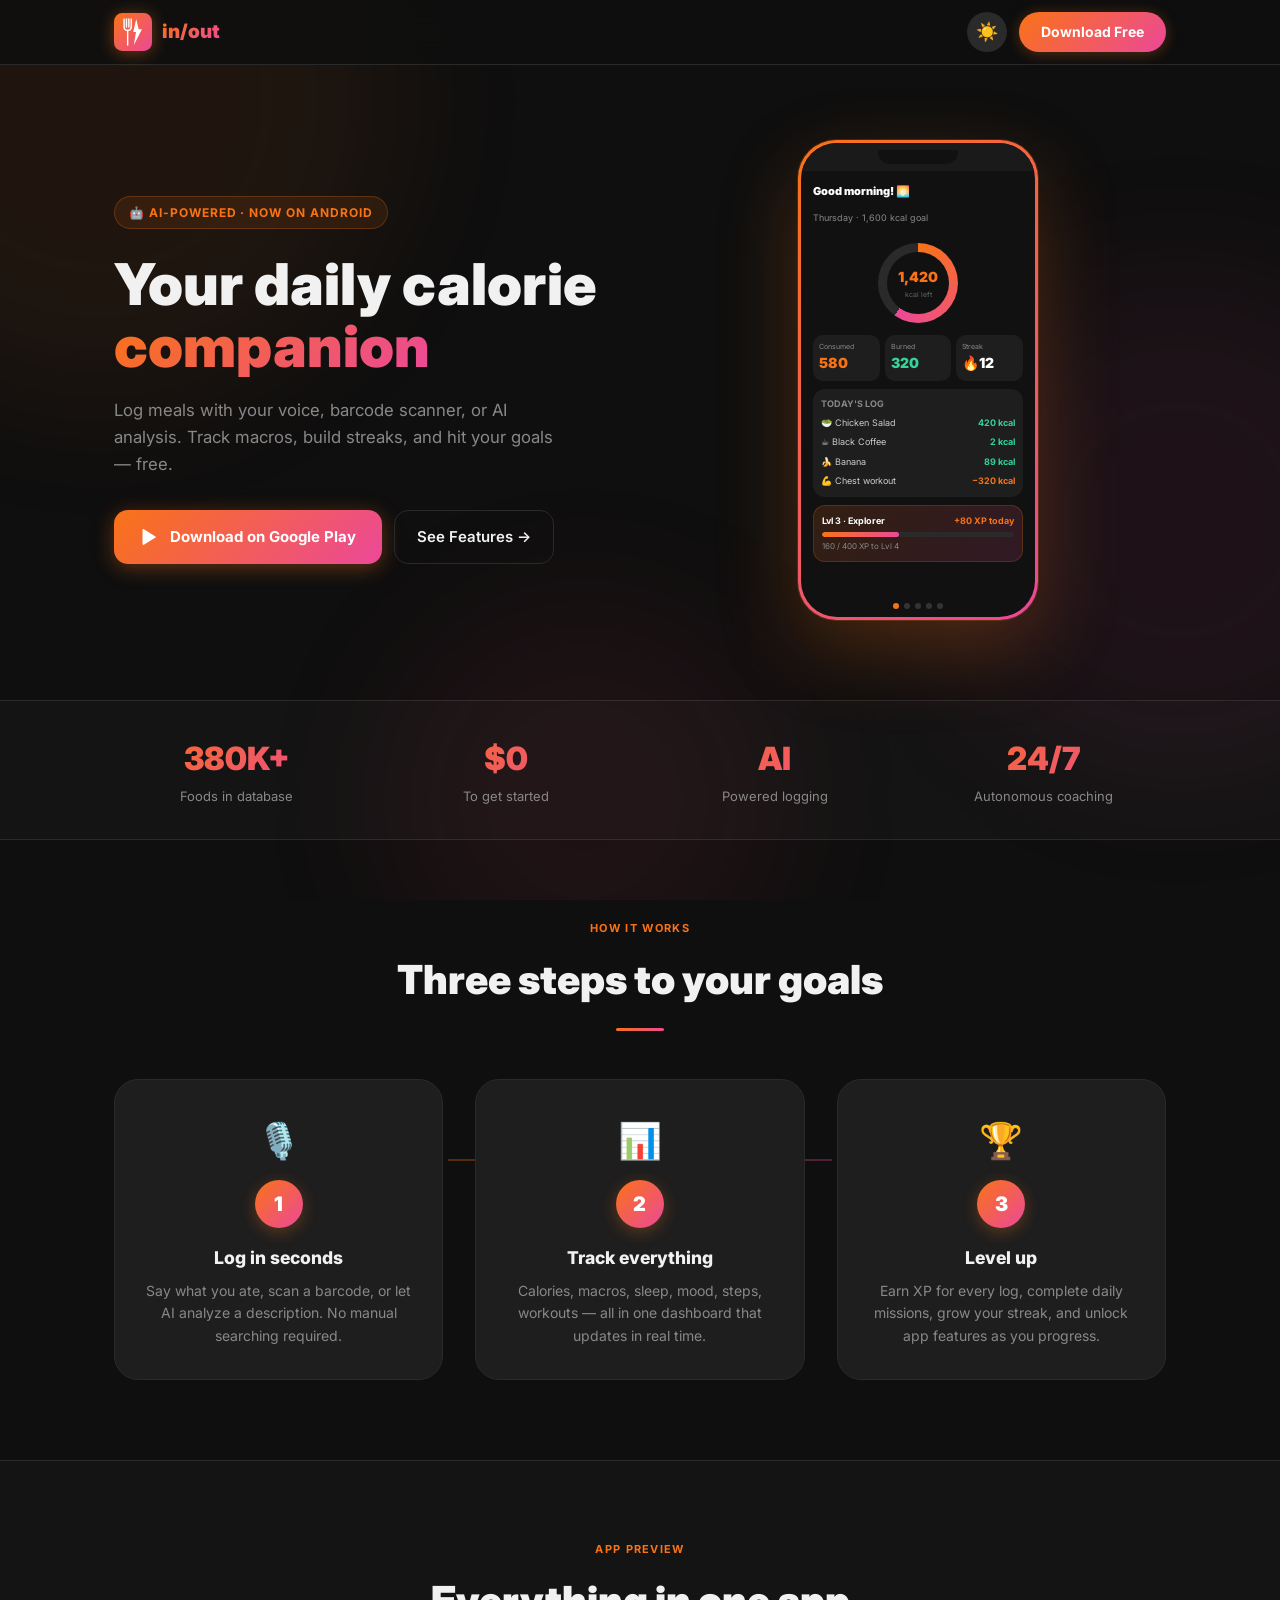
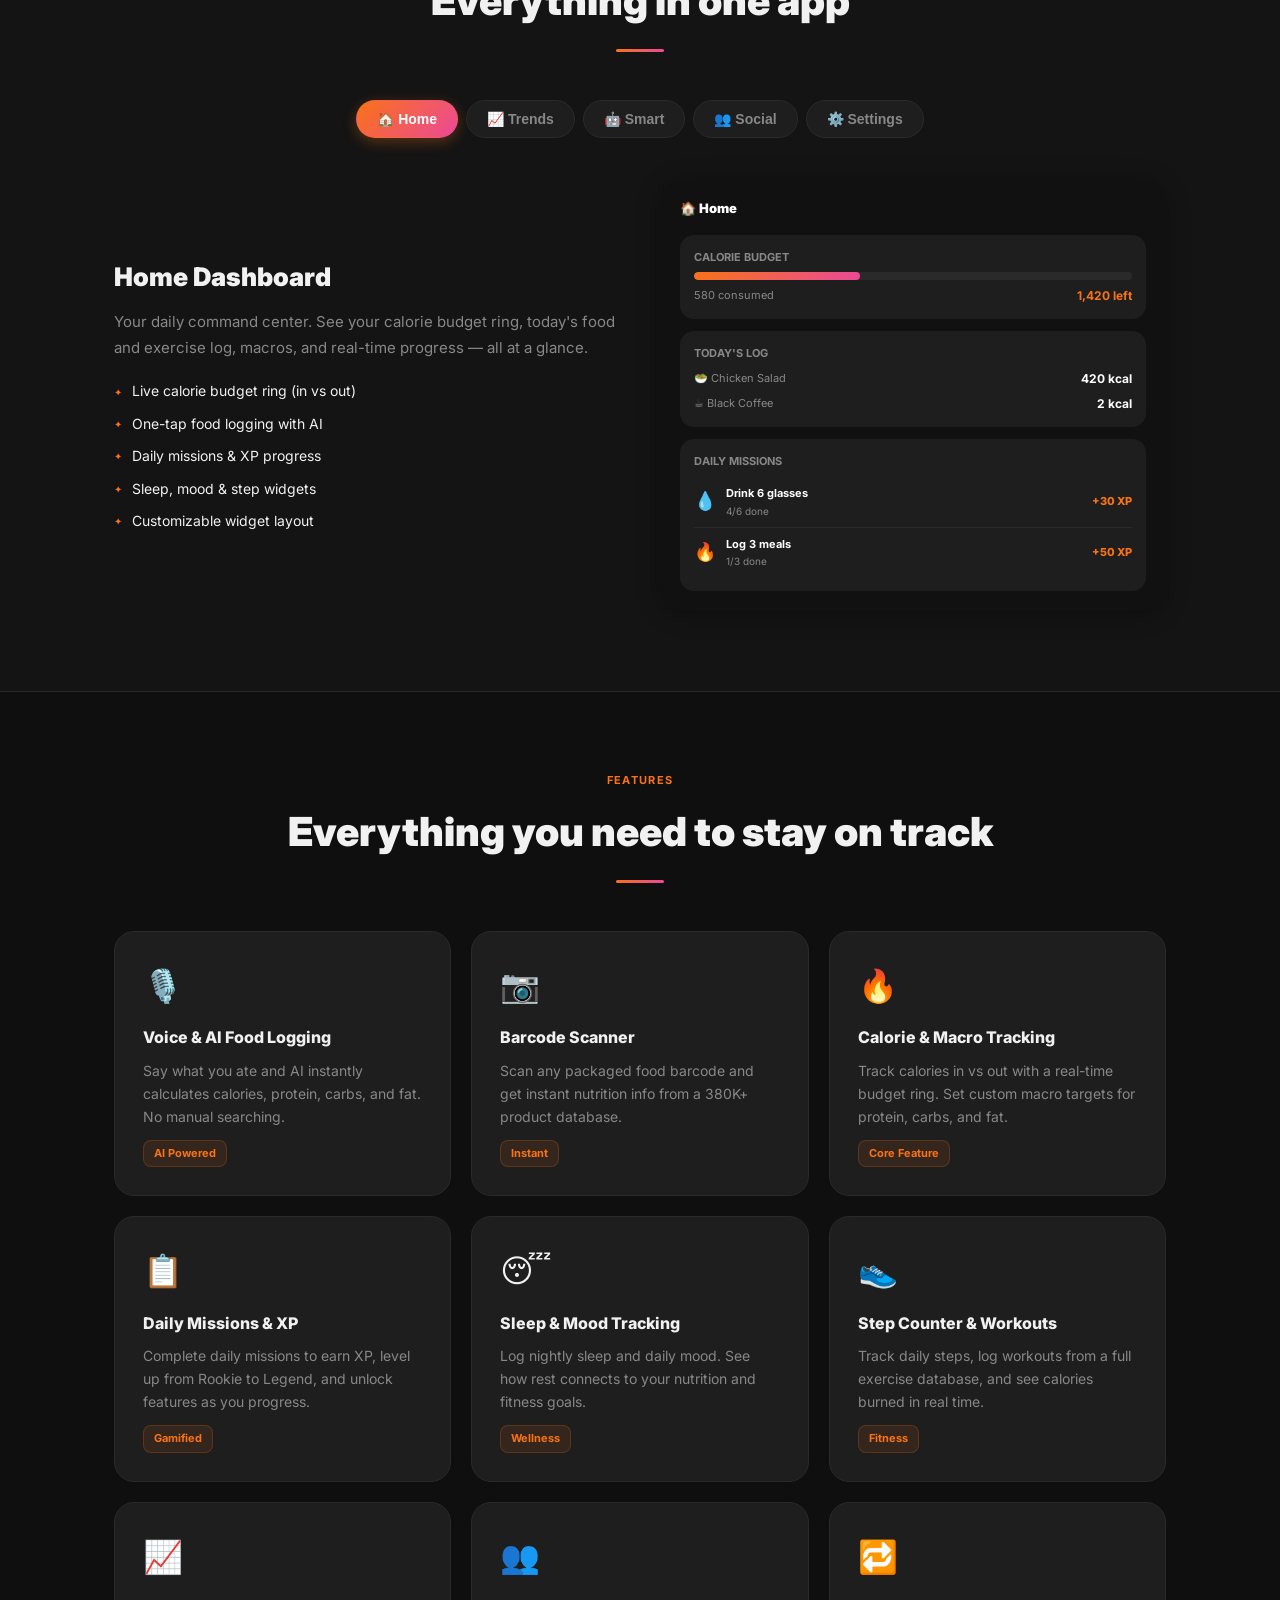
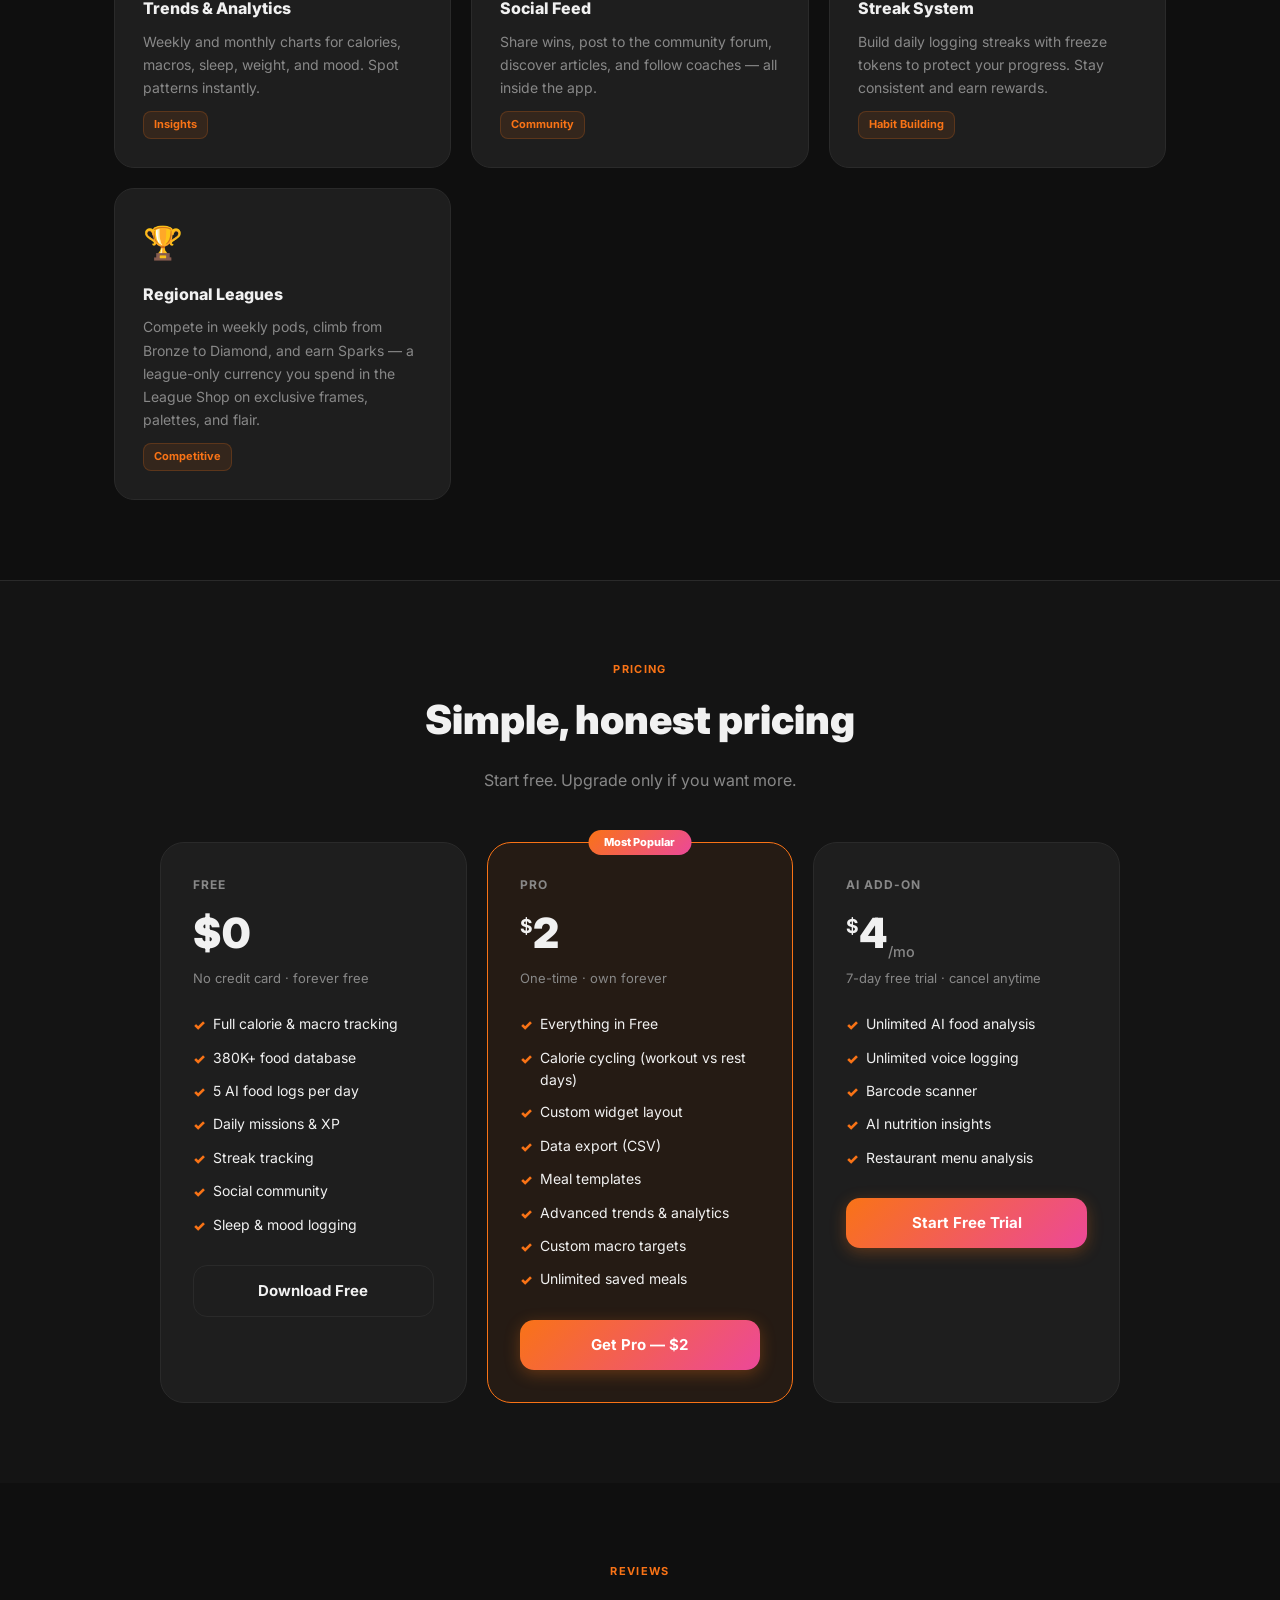
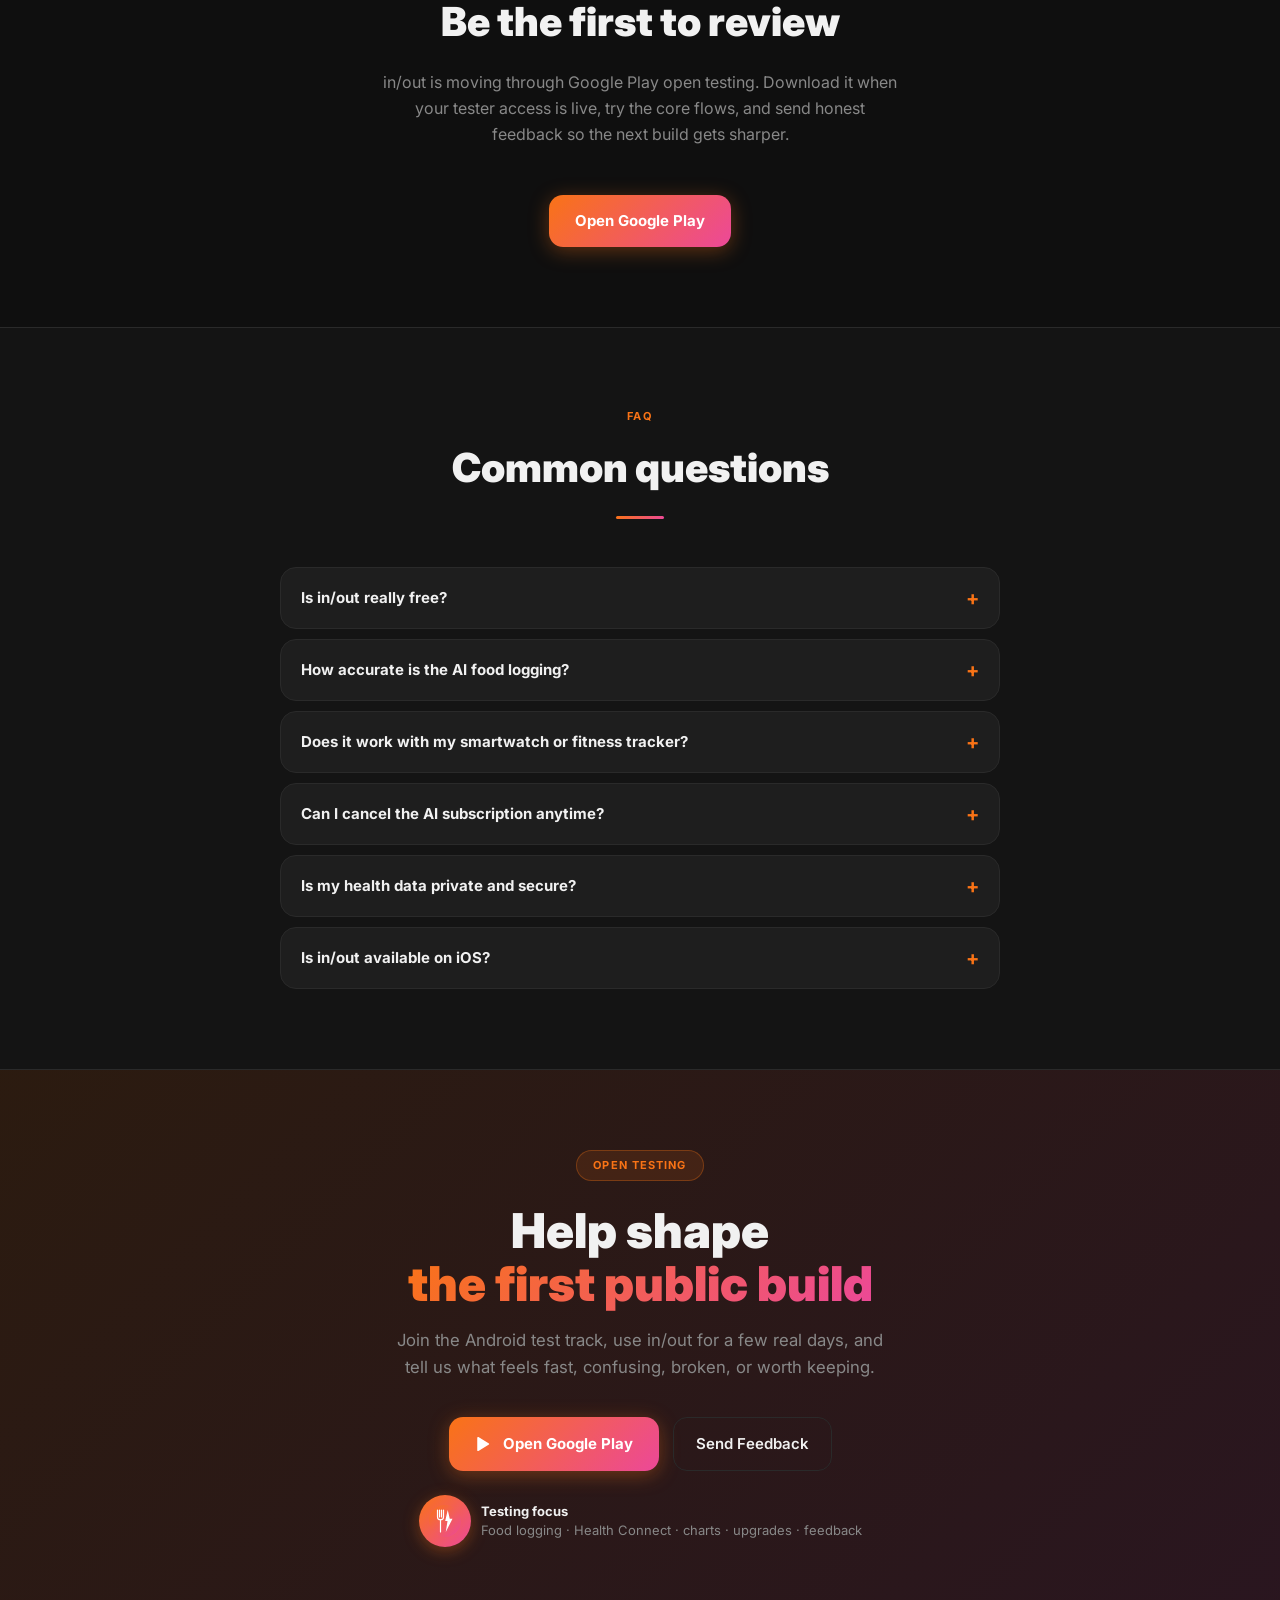
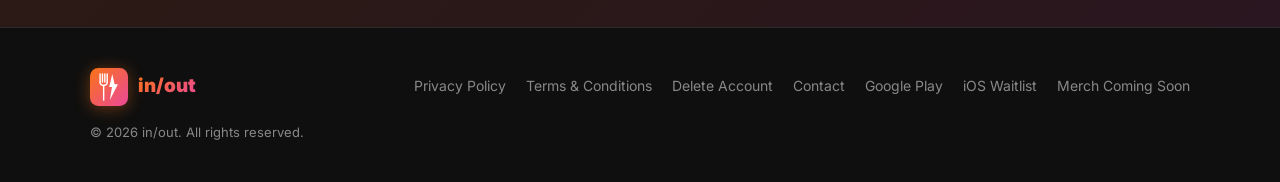
==== index.html @ fd6a9497 "align website health connect copy" ====
<!DOCTYPE html>
<html lang="en" data-theme="dark">
<head>
  <meta charset="UTF-8" />
  <meta name="viewport" content="width=device-width, initial-scale=1.0" />
  <title>in/out — Daily Calorie Companion</title>
  <meta name="description" content="Track calories, log meals with AI, build streaks, and hit your goals. Free on Android." />
  <link rel="preconnect" href="https://fonts.googleapis.com" />
  <link href="https://fonts.googleapis.com/css2?family=Inter:wght@400;500;600;700;900&display=swap" rel="stylesheet" />
  <style>
    *, *::before, *::after { box-sizing: border-box; margin: 0; padding: 0; }

    :root {
      --orange: #f97316;
      --pink: #ec4899;
      --rose: #f43f5e;
      --grad: linear-gradient(135deg, #f97316, #ec4899);
      --bg: #ffffff;
      --bg2: #f9f9f9;
      --card: #f4f4f4;
      --border: #e8e8e8;
      --text: #1a1a1a;
      --muted: #666666;
      --shadow: 0 4px 24px rgba(0,0,0,0.06);
      --nav-bg: rgba(255,255,255,0.88);
      --toggle-bg: #e8e8e8;
      --toggle-fg: #1a1a1a;
    }
    [data-theme="dark"] {
      --bg: #0f0f0f;
      --bg2: #141414;
      --card: #1e1e1e;
      --border: #2a2a2a;
      --text: #f1f1f1;
      --muted: #888888;
      --shadow: 0 4px 24px rgba(0,0,0,0.3);
      --nav-bg: rgba(15,15,15,0.88);
      --toggle-bg: #2a2a2a;
      --toggle-fg: #f1f1f1;
    }

    html { scroll-behavior: smooth; }
    body { font-family: 'Inter', system-ui, sans-serif; background: var(--bg); color: var(--text); line-height: 1.6; transition: background .3s, color .3s; overflow-x: hidden; }

    /* ── ANIMATED BACKGROUND BLOBS ── */
    .blobs { position: fixed; inset: 0; z-index: 0; pointer-events: none; overflow: hidden; }
    .blob { position: absolute; border-radius: 50%; filter: blur(80px); opacity: .12; animation: blobMove 18s ease-in-out infinite; }
    [data-theme="dark"] .blob { opacity: .07; }
    .blob1 { width: 600px; height: 600px; background: #f97316; top: -200px; left: -200px; animation-delay: 0s; }
    .blob2 { width: 500px; height: 500px; background: #ec4899; top: 30%; right: -150px; animation-delay: -6s; }
    .blob3 { width: 400px; height: 400px; background: #f43f5e; bottom: -100px; left: 30%; animation-delay: -12s; }
    @keyframes blobMove {
      0%, 100% { transform: translate(0, 0) scale(1); }
      33% { transform: translate(40px, -30px) scale(1.05); }
      66% { transform: translate(-20px, 40px) scale(0.97); }
    }

    /* ── NAV ── */
    nav { position: fixed; top: 0; left: 0; right: 0; z-index: 100; backdrop-filter: blur(14px); background: var(--nav-bg); border-bottom: 1px solid var(--border); transition: background .3s, border-color .3s; }
    .nav-inner { max-width: 1100px; margin: 0 auto; padding: 0 24px; height: 64px; display: flex; align-items: center; justify-content: space-between; gap: 16px; }
    .logo { display: flex; align-items: center; gap: 10px; text-decoration: none; }
    .logo-icon { width: 38px; height: 38px; flex-shrink: 0; filter: drop-shadow(0 2px 8px rgba(249,115,22,.4)); }
    .logo-text { font-weight: 900; font-size: 19px; background: var(--grad); -webkit-background-clip: text; -webkit-text-fill-color: transparent; }
    .nav-right { display: flex; align-items: center; gap: 12px; }
    .theme-toggle { width: 40px; height: 40px; border-radius: 50%; background: var(--toggle-bg); border: none; cursor: pointer; font-size: 18px; display: flex; align-items: center; justify-content: center; transition: background .2s, transform .2s; color: var(--toggle-fg); }
    .theme-toggle:hover { transform: scale(1.1); }
    .nav-cta { background: var(--grad); color: #fff; font-weight: 700; font-size: 14px; padding: 9px 22px; border-radius: 22px; text-decoration: none; transition: opacity .2s, transform .2s; box-shadow: 0 2px 14px rgba(249,115,22,.3); }
    .nav-cta:hover { opacity: .88; transform: translateY(-1px); }

    /* ── HERO ── */
    .hero { position: relative; z-index: 1; padding: 140px 24px 80px; max-width: 1100px; margin: 0 auto; display: grid; grid-template-columns: 1fr 1fr; gap: 60px; align-items: center; }
    @media (max-width: 768px) { .hero { grid-template-columns: 1fr; padding: 110px 24px 60px; text-align: center; } .hero-phone { display: none; } }
    .hero-content {}
    .hero-badge { display: inline-flex; align-items: center; gap: 6px; background: rgba(249,115,22,.1); color: var(--orange); font-size: 12px; font-weight: 700; letter-spacing: .08em; text-transform: uppercase; padding: 6px 14px; border-radius: 20px; border: 1px solid rgba(249,115,22,.25); margin-bottom: 24px; }
    .hero h1 { font-size: clamp(2.4rem, 5vw, 3.6rem); font-weight: 900; line-height: 1.08; margin-bottom: 20px; position: relative; }
    .hero h1 .grad-text { background: var(--grad); -webkit-background-clip: text; -webkit-text-fill-color: transparent; position: relative; display: inline-block; }
    /* Sparkles */
    .sparkle { position: absolute; pointer-events: none; font-size: 18px; animation: sparklePop 2.4s ease-in-out infinite; }
    .sp1 { top: -18px; right: -24px; animation-delay: 0s; }
    .sp2 { top: 50%; right: -36px; font-size: 12px; animation-delay: -.8s; }
    .sp3 { bottom: -10px; right: -12px; font-size: 14px; animation-delay: -1.6s; }
    @keyframes sparklePop { 0%,100% { opacity: .3; transform: scale(.8) rotate(0deg); } 50% { opacity: 1; transform: scale(1.2) rotate(20deg); } }
    .hero p { font-size: 1.05rem; color: var(--muted); max-width: 460px; margin-bottom: 32px; }
    .hero-buttons { display: flex; gap: 12px; flex-wrap: wrap; }
    @media (max-width: 768px) { .hero-buttons { justify-content: center; } }
    .btn-primary { display: inline-flex; align-items: center; gap: 10px; background: var(--grad); color: #fff; font-weight: 700; font-size: 15px; padding: 14px 26px; border-radius: 14px; text-decoration: none; transition: transform .2s, box-shadow .2s; box-shadow: 0 4px 20px rgba(249,115,22,.35); }
    .btn-primary:hover { transform: translateY(-3px); box-shadow: 0 8px 28px rgba(249,115,22,.45); }
    .btn-ghost { display: inline-flex; align-items: center; gap: 8px; color: var(--text); font-weight: 600; font-size: 15px; padding: 14px 22px; border-radius: 14px; text-decoration: none; border: 1.5px solid var(--border); transition: transform .2s, border-color .2s; }
    .btn-ghost:hover { transform: translateY(-2px); border-color: var(--orange); }

    /* Phone mockup */
    .hero-phone { display: flex; justify-content: center; align-items: center; animation: phoneFloat 5s ease-in-out infinite; }
    @keyframes phoneFloat { 0%,100% { transform: translateY(0); } 50% { transform: translateY(-16px); } }
    .phone-frame { width: 240px; height: 480px; border-radius: 38px; background: var(--grad); padding: 3px; box-shadow: 0 30px 80px rgba(249,115,22,.25), 0 0 0 1px rgba(249,115,22,.2); }
    .phone-screen { width: 100%; height: 100%; border-radius: 36px; background: #111; overflow: hidden; display: flex; flex-direction: column; min-height: 0; }
    .phone-status { height: 28px; background: #1a1a1a; display: flex; align-items: center; justify-content: center; }
    .phone-notch { width: 80px; height: 14px; background: #111; border-radius: 0 0 12px 12px; }
    .phone-content { flex: 1; padding: 12px; display: flex; flex-direction: column; gap: 8px; }
    .pc-greeting { font-size: 11px; font-weight: 900; color: #fff; }
    .pc-ring-wrap { display: flex; justify-content: center; padding: 8px 0; }
    .pc-ring { width: 80px; height: 80px; border-radius: 50%; background: conic-gradient(#f97316 0%, #ec4899 60%, #2a2a2a 60%); display: flex; align-items: center; justify-content: center; }
    .pc-ring-inner { width: 62px; height: 62px; border-radius: 50%; background: #111; display: flex; flex-direction: column; align-items: center; justify-content: center; }
    .pc-ring-inner span:first-child { font-size: 14px; font-weight: 900; color: #f97316; }
    .pc-ring-inner span:last-child { font-size: 7px; color: #666; }
    .pc-cards { display: flex; gap: 6px; }
    .pc-card { flex: 1; background: #1e1e1e; border-radius: 10px; padding: 8px; }
    .pc-card-label { font-size: 7px; color: #888; }
    .pc-card-val { font-size: 13px; font-weight: 900; color: #fff; }
    .pc-card-val.green { color: #34d399; }
    .pc-card-val.orange { color: #f97316; }
    .pc-log { background: #1e1e1e; border-radius: 10px; padding: 8px; }
    .pc-log-row { display: flex; justify-content: space-between; align-items: center; }
    .pc-log-row span:first-child { font-size: 8px; color: #ccc; }
    .pc-log-row span:last-child { font-size: 8px; font-weight: 700; color: #34d399; }
    .pc-xp { background: linear-gradient(135deg, rgba(249,115,22,.2), rgba(236,72,153,.2)); border-radius: 10px; padding: 8px; }
    .pc-xp-row { display: flex; justify-content: space-between; align-items: center; margin-bottom: 4px; }
    .pc-xp-row span { font-size: 8px; color: #ccc; }
    .pc-xp-bar { height: 4px; background: #2a2a2a; border-radius: 2px; overflow: hidden; }
    .pc-xp-fill { height: 100%; width: 40%; background: var(--grad); border-radius: 2px; }

    /* Phone carousel */
    .phone-carousel { position: relative; flex: 1; min-height: 0; overflow: hidden; }
    .phone-slide { position: absolute; inset: 0; padding: 12px; display: flex; flex-direction: column; gap: 8px; opacity: 0; transform: translateX(28px); transition: opacity .55s ease, transform .55s ease; pointer-events: none; }
    .phone-slide.active { opacity: 1; transform: translateX(0); pointer-events: auto; }
    .phone-slide.exit { opacity: 0; transform: translateX(-28px); }
    .ps-dot-row { position: absolute; bottom: 8px; left: 0; right: 0; display: flex; justify-content: center; gap: 5px; z-index: 10; }
    .ps-dot { width: 6px; height: 6px; border-radius: 50%; background: #333; transition: background .3s; }
    .ps-dot.active { background: var(--orange); }

    /* ── SECTION BASE ── */
    section { position: relative; z-index: 1; }
    .container { max-width: 1100px; margin: 0 auto; padding: 0 24px; }
    .section-pad { padding: 80px 0; }
    .section-label { text-align: center; font-size: 11px; font-weight: 700; letter-spacing: .12em; text-transform: uppercase; color: var(--orange); margin-bottom: 10px; }
    .section-title { text-align: center; font-size: clamp(1.8rem, 4vw, 2.5rem); font-weight: 900; margin-bottom: 16px; }
    .section-sub { text-align: center; font-size: 1rem; color: var(--muted); max-width: 520px; margin: 0 auto 48px; }
    .divider { width: 48px; height: 3px; background: var(--grad); border-radius: 2px; margin: 0 auto 48px; }

    /* ── STATS ── */
    .stats-bar { background: var(--bg2); border-top: 1px solid var(--border); border-bottom: 1px solid var(--border); }
    .stats-inner { max-width: 1100px; margin: 0 auto; padding: 32px 24px; display: grid; grid-template-columns: repeat(4, 1fr); gap: 24px; }
    @media (max-width: 600px) { .stats-inner { grid-template-columns: repeat(2, 1fr); } }
    .stat { text-align: center; }
    .stat-num { font-size: 2rem; font-weight: 900; background: var(--grad); -webkit-background-clip: text; -webkit-text-fill-color: transparent; }
    .stat-label { font-size: 13px; color: var(--muted); margin-top: 2px; }

    /* ── HOW IT WORKS ── */
    .steps { display: grid; grid-template-columns: repeat(3, 1fr); gap: 32px; }
    @media (max-width: 640px) { .steps { grid-template-columns: 1fr; } }
    .step { text-align: center; padding: 32px 24px; background: var(--card); border: 1px solid var(--border); border-radius: 24px; transition: transform .25s; }
    .step:hover { transform: translateY(-6px); }
    .step-num { width: 48px; height: 48px; border-radius: 50%; background: var(--grad); color: #fff; font-weight: 900; font-size: 20px; display: flex; align-items: center; justify-content: center; margin: 0 auto 16px; box-shadow: 0 4px 16px rgba(249,115,22,.3); }
    .step-icon { font-size: 2.2rem; margin-bottom: 12px; }
    .step-title { font-weight: 800; font-size: 1.1rem; margin-bottom: 8px; }
    .step-desc { font-size: 14px; color: var(--muted); }
    .step-connector { display: none; }
    @media (min-width: 641px) {
      .steps-wrap { position: relative; }
      .steps-wrap::before { content: ''; position: absolute; top: 80px; left: calc(33.3% - 16px); right: calc(33.3% - 16px); height: 2px; background: linear-gradient(90deg, #f97316, #ec4899); z-index: 0; opacity: .3; }
    }

    /* ── TAB PREVIEW ── */
    .tabs-section { background: var(--bg2); border-top: 1px solid var(--border); border-bottom: 1px solid var(--border); }
    .tab-nav { display: flex; gap: 8px; justify-content: center; flex-wrap: wrap; margin-bottom: 40px; }
    .tab-btn { padding: 10px 20px; border-radius: 24px; border: 1.5px solid var(--border); background: var(--card); color: var(--muted); font-weight: 600; font-size: 14px; cursor: pointer; transition: all .2s; display: flex; align-items: center; gap: 6px; }
    .tab-btn.active, .tab-btn:hover { background: var(--grad); color: #fff; border-color: transparent; box-shadow: 0 4px 14px rgba(249,115,22,.3); }
    .tab-content { display: none; grid-template-columns: 1fr 1fr; gap: 40px; align-items: center; }
    .tab-content.active { display: grid; }
    @media (max-width: 640px) { .tab-content { grid-template-columns: 1fr; } .tab-content .tab-screen { display: none; } }
    .tab-info h3 { font-size: 1.6rem; font-weight: 900; margin-bottom: 12px; }
    .tab-info p { font-size: 15px; color: var(--muted); margin-bottom: 20px; line-height: 1.7; }
    .tab-features { display: flex; flex-direction: column; gap: 10px; }
    .tab-feat { display: flex; align-items: center; gap: 10px; font-size: 14px; }
    .tab-feat::before { content: "✦"; color: var(--orange); font-size: 10px; flex-shrink: 0; }
    .tab-screen { background: #111; border-radius: 28px; padding: 20px; min-height: 320px; display: flex; flex-direction: column; gap: 12px; box-shadow: var(--shadow); }
    .ts-header { font-size: 13px; font-weight: 900; color: #fff; margin-bottom: 4px; }
    .ts-card { background: #1e1e1e; border-radius: 14px; padding: 14px; }
    .ts-card-title { font-size: 11px; font-weight: 700; color: #888; margin-bottom: 6px; }
    .ts-bar { height: 8px; border-radius: 4px; background: #2a2a2a; margin-bottom: 6px; overflow: hidden; }
    .ts-bar-fill { height: 100%; border-radius: 4px; background: var(--grad); }
    .ts-row { display: flex; justify-content: space-between; align-items: center; }
    .ts-label { font-size: 11px; color: #888; }
    .ts-val { font-size: 12px; font-weight: 700; color: #fff; }
    .ts-val.green { color: #34d399; }
    .ts-val.orange { color: #f97316; }
    .ts-chart { display: flex; align-items: flex-end; gap: 6px; height: 60px; }
    .ts-bar-v { flex: 1; border-radius: 4px 4px 0 0; background: rgba(249,115,22,.4); transition: height .3s; }
    .ts-bar-v.active { background: var(--grad); }
    .ts-tag { display: inline-block; padding: 3px 8px; border-radius: 6px; font-size: 10px; font-weight: 700; background: rgba(249,115,22,.15); color: var(--orange); margin: 3px 2px 0; }
    .ts-mission { display: flex; align-items: center; gap: 10px; padding: 8px 0; border-bottom: 1px solid #2a2a2a; }
    .ts-mission:last-child { border-bottom: none; }
    .ts-m-icon { font-size: 18px; }
    .ts-m-info { flex: 1; }
    .ts-m-name { font-size: 11px; font-weight: 700; color: #fff; }
    .ts-m-prog { font-size: 10px; color: #888; }
    .ts-m-xp { font-size: 11px; font-weight: 800; color: var(--orange); }
    .ts-forum-post { background: #252525; border-radius: 10px; padding: 10px; margin-bottom: 6px; }
    .ts-forum-user { font-size: 10px; font-weight: 700; color: var(--orange); margin-bottom: 3px; }
    .ts-forum-text { font-size: 10px; color: #ccc; }

    /* ── FEATURES ── */
    .features-grid { display: grid; grid-template-columns: repeat(auto-fit, minmax(300px, 1fr)); gap: 20px; }
    .feature-card { background: var(--card); border: 1px solid var(--border); border-radius: 20px; padding: 28px; transition: transform .25s, border-color .25s, box-shadow .25s; }
    .feature-card:hover { transform: translateY(-5px); border-color: rgba(249,115,22,.35); box-shadow: 0 8px 32px rgba(249,115,22,.1); }
    .feature-icon { font-size: 2rem; margin-bottom: 14px; }
    .feature-title { font-size: 1rem; font-weight: 800; margin-bottom: 8px; }
    .feature-desc { font-size: 14px; color: var(--muted); line-height: 1.65; }
    .feature-tag { display: inline-block; margin-top: 12px; font-size: 11px; font-weight: 700; padding: 4px 10px; border-radius: 8px; background: rgba(249,115,22,.1); color: var(--orange); border: 1px solid rgba(249,115,22,.2); }

    /* ── PRICING ── */
    .pricing-grid { display: grid; grid-template-columns: repeat(auto-fit, minmax(280px, 1fr)); gap: 20px; max-width: 960px; margin: 0 auto; }
    .pricing-card { background: var(--card); border: 1.5px solid var(--border); border-radius: 24px; padding: 32px; position: relative; transition: transform .25s; }
    .pricing-card:hover { transform: translateY(-4px); }
    .pricing-card.featured { border-color: var(--orange); background: rgba(249,115,22,.04); }
    [data-theme="dark"] .pricing-card.featured { background: rgba(249,115,22,.07); }
    .pricing-badge { position: absolute; top: -13px; left: 50%; transform: translateX(-50%); background: var(--grad); color: #fff; font-size: 11px; font-weight: 800; padding: 4px 16px; border-radius: 20px; white-space: nowrap; }
    .pricing-plan { font-size: 12px; font-weight: 700; color: var(--muted); text-transform: uppercase; letter-spacing: .08em; margin-bottom: 6px; }
    .pricing-price { font-size: 2.6rem; font-weight: 900; margin-bottom: 2px; }
    .pricing-price sup { font-size: 1.2rem; font-weight: 700; vertical-align: super; }
    .pricing-price sub { font-size: .9rem; font-weight: 500; color: var(--muted); }
    .pricing-note { font-size: 13px; color: var(--muted); margin-bottom: 24px; }
    .pricing-features { list-style: none; margin-bottom: 28px; display: flex; flex-direction: column; gap: 10px; }
    .pricing-features li { font-size: 14px; display: flex; align-items: flex-start; gap: 8px; }
    .pricing-features li::before { content: "✓"; color: var(--orange); font-weight: 900; flex-shrink: 0; margin-top: 1px; }
    .pricing-btn { display: block; text-align: center; font-weight: 700; font-size: 15px; padding: 13px; border-radius: 14px; text-decoration: none; transition: opacity .2s, transform .2s; }
    .pricing-btn.solid { background: var(--grad); color: #fff; box-shadow: 0 4px 16px rgba(249,115,22,.3); }
    .pricing-btn.solid:hover { opacity: .88; transform: translateY(-2px); }
    .pricing-btn.outline { border: 1.5px solid var(--border); color: var(--text); }
    .pricing-btn.outline:hover { border-color: var(--orange); transform: translateY(-2px); }

    /* ── TESTIMONIALS ── */
    .testimonials-grid { display: grid; grid-template-columns: repeat(auto-fit, minmax(280px, 1fr)); gap: 20px; }
    .testi-card { background: var(--card); border: 1px solid var(--border); border-radius: 20px; padding: 24px; transition: transform .25s; }
    .testi-card:hover { transform: translateY(-4px); }
    .testi-stars { color: #f97316; font-size: 15px; margin-bottom: 12px; }
    .testi-text { font-size: 14px; color: var(--muted); line-height: 1.7; margin-bottom: 16px; font-style: italic; }
    .testi-author { display: flex; align-items: center; gap: 10px; }
    .testi-avatar { width: 36px; height: 36px; border-radius: 50%; background: var(--grad); display: flex; align-items: center; justify-content: center; font-size: 15px; color: #fff; font-weight: 700; }
    .testi-name { font-weight: 700; font-size: 14px; }
    .testi-label { font-size: 12px; color: var(--muted); }

    /* ── FAQ ── */
    .faq-list { max-width: 720px; margin: 0 auto; display: flex; flex-direction: column; gap: 10px; }
    .faq-item { background: var(--card); border: 1px solid var(--border); border-radius: 16px; overflow: hidden; transition: border-color .2s; }
    .faq-item.open { border-color: rgba(249,115,22,.3); }
    .faq-q { width: 100%; background: none; border: none; text-align: left; padding: 18px 20px; font-size: 15px; font-weight: 700; color: var(--text); cursor: pointer; display: flex; justify-content: space-between; align-items: center; gap: 12px; font-family: inherit; }
    .faq-icon { font-size: 20px; color: var(--orange); transition: transform .25s; flex-shrink: 0; }
    .faq-item.open .faq-icon { transform: rotate(45deg); }
    .faq-a { max-height: 0; overflow: hidden; transition: max-height .3s ease, padding .3s; }
    .faq-item.open .faq-a { max-height: 200px; }
    .faq-a p { padding: 0 20px 18px; font-size: 14px; color: var(--muted); line-height: 1.7; }

    /* ── EARLY ACCESS ── */
    .early-access { position: relative; z-index: 1; overflow: hidden; }
    .ea-inner { max-width: 1100px; margin: 0 auto; padding: 80px 24px; text-align: center; }
    .ea-glow { position: absolute; inset: 0; background: linear-gradient(135deg, rgba(249,115,22,.12), rgba(236,72,153,.12)); pointer-events: none; }
    .ea-label { display: inline-flex; align-items: center; gap: 6px; background: rgba(249,115,22,.12); color: var(--orange); font-size: 11px; font-weight: 700; letter-spacing: .1em; text-transform: uppercase; padding: 6px 16px; border-radius: 20px; border: 1px solid rgba(249,115,22,.3); margin-bottom: 24px; }
    .ea-title { font-size: clamp(2rem, 5vw, 3rem); font-weight: 900; line-height: 1.1; margin-bottom: 16px; }
    .ea-title span { background: var(--grad); -webkit-background-clip: text; -webkit-text-fill-color: transparent; }
    .ea-sub { font-size: 1.05rem; color: var(--muted); max-width: 500px; margin: 0 auto 36px; }
    .ea-buttons { display: flex; gap: 14px; justify-content: center; flex-wrap: wrap; }
    .ea-badge-row { display: flex; align-items: center; justify-content: center; gap: 10px; margin-top: 24px; }
    .ea-badge-img { width: 52px; height: 52px; border-radius: 50%; box-shadow: 0 4px 16px rgba(249,115,22,.35); }
    .ea-badge-text { font-size: 13px; color: var(--muted); text-align: left; line-height: 1.4; }
    .ea-badge-text strong { color: var(--text); display: block; }

    /* ── FOOTER ── */
    footer { border-top: 1px solid var(--border); padding: 40px 24px; position: relative; z-index: 1; }
    .footer-inner { max-width: 1100px; margin: 0 auto; display: flex; justify-content: space-between; align-items: center; flex-wrap: wrap; gap: 16px; }
    .footer-links { display: flex; gap: 20px; flex-wrap: wrap; }
    .footer-links a { color: var(--muted); text-decoration: none; font-size: 14px; transition: color .2s; }
    .footer-links a:hover { color: var(--text); }
    .footer-copy { font-size: 13px; color: var(--muted); }

    /* ── MOBILE STICKY BANNER ── */
    .sticky-banner { display: none; }
    @media (max-width: 768px) {
      .sticky-banner { display: flex; align-items: center; justify-content: space-between; position: fixed; bottom: 0; left: 0; right: 0; z-index: 200; background: var(--bg); border-top: 1px solid var(--border); padding: 12px 20px; gap: 12px; backdrop-filter: blur(10px); }
      .sb-text { font-size: 13px; font-weight: 700; }
      .sb-text span { font-size: 11px; color: var(--muted); display: block; font-weight: 400; }
      .sb-btn { background: var(--grad); color: #fff; font-weight: 700; font-size: 13px; padding: 10px 18px; border-radius: 12px; text-decoration: none; white-space: nowrap; }
      body { padding-bottom: 72px; }
    }

    /* ── SCROLL FADE ── */
    .fade-in { opacity: 0; transform: translateY(24px); transition: opacity .6s ease, transform .6s ease; }
    .fade-in.visible { opacity: 1; transform: translateY(0); }
  </style>
</head>
<body>

  <!-- Animated blobs -->
  <div class="blobs">
    <div class="blob blob1"></div>
    <div class="blob blob2"></div>
    <div class="blob blob3"></div>
  </div>

  <!-- NAV -->
  <nav>
    <div class="nav-inner">
      <a href="/" class="logo">
        <div class="logo-icon"><img src="logo.svg" alt="in/out" style="width:100%;height:100%;display:block;" /></div>
        <span class="logo-text">in/out</span>
      </a>
      <div class="nav-right">
        <button class="theme-toggle" id="themeToggle" aria-label="Toggle dark mode">☀️</button>
        <a href="https://play.google.com/store/apps/details?id=co.inoutapp.android" class="nav-cta">Download Free</a>
      </div>
    </div>
  </nav>

  <!-- HERO -->
  <section>
    <div class="hero">
      <div class="hero-content">
        <div class="hero-badge">🤖 AI-Powered · Now on Android</div>
        <h1>Your daily calorie<br /><span class="grad-text">companion<span class="sparkle sp1">✦</span><span class="sparkle sp2">✦</span><span class="sparkle sp3">✦</span></span></h1>
        <p>Log meals with your voice, barcode scanner, or AI analysis. Track macros, build streaks, and hit your goals — free.</p>
        <div class="hero-buttons">
          <a href="https://play.google.com/store/apps/details?id=co.inoutapp.android" class="btn-primary">
            <svg width="20" height="20" viewBox="0 0 24 24" fill="white"><path d="M3 20.5v-17c0-.83 1.01-1.28 1.6-.7l14 8.5c.53.32.53 1.08 0 1.4l-14 8.5c-.59.58-1.6.13-1.6-.7z"/></svg>
            Download on Google Play
          </a>
          <a href="#features" class="btn-ghost">See Features →</a>
        </div>
      </div>
      <div class="hero-phone">
        <div class="phone-frame">
          <div class="phone-screen">
            <div class="phone-status"><div class="phone-notch"></div></div>
            <div class="phone-carousel" id="phoneCarousel">

              <!-- Screen 1: Home -->
              <div class="phone-slide active" data-screen="0">
                <div style="font-size:11px;font-weight:900;color:#fff;margin-bottom:2px">Good morning! 🌅</div>
                <div style="font-size:9px;color:#888;margin-bottom:6px">Thursday · 1,600 kcal goal</div>
                <div class="pc-ring-wrap" style="padding:4px 0">
                  <div class="pc-ring"><div class="pc-ring-inner"><span>1,420</span><span>kcal left</span></div></div>
                </div>
                <div class="pc-cards" style="gap:5px">
                  <div class="pc-card" style="padding:6px"><div class="pc-card-label">Consumed</div><div class="pc-card-val orange" style="font-size:14px">580</div></div>
                  <div class="pc-card" style="padding:6px"><div class="pc-card-label">Burned</div><div class="pc-card-val green" style="font-size:14px">320</div></div>
                  <div class="pc-card" style="padding:6px"><div class="pc-card-label">Streak</div><div class="pc-card-val" style="font-size:14px">🔥12</div></div>
                </div>
                <div style="background:#1e1e1e;border-radius:12px;padding:8px">
                  <div style="font-size:9px;font-weight:700;color:#888;margin-bottom:5px">TODAY'S LOG</div>
                  <div class="pc-log-row"><span style="font-size:9px;color:#ccc">🥗 Chicken Salad</span><span style="font-size:9px;color:#34d399;font-weight:700">420 kcal</span></div>
                  <div class="pc-log-row" style="margin-top:5px"><span style="font-size:9px;color:#ccc">☕ Black Coffee</span><span style="font-size:9px;color:#34d399;font-weight:700">2 kcal</span></div>
                  <div class="pc-log-row" style="margin-top:5px"><span style="font-size:9px;color:#ccc">🍌 Banana</span><span style="font-size:9px;color:#34d399;font-weight:700">89 kcal</span></div>
                  <div class="pc-log-row" style="margin-top:5px"><span style="font-size:9px;color:#ccc">💪 Chest workout</span><span style="font-size:9px;color:#f97316;font-weight:700">−320 kcal</span></div>
                </div>
                <div style="background:linear-gradient(135deg,rgba(249,115,22,.15),rgba(236,72,153,.15));border:1px solid rgba(249,115,22,.2);border-radius:12px;padding:8px">
                  <div style="display:flex;justify-content:space-between;align-items:center;margin-bottom:4px">
                    <span style="font-size:9px;font-weight:700;color:#fff">Lvl 3 · Explorer</span>
                    <span style="font-size:9px;color:#f97316;font-weight:700">+80 XP today</span>
                  </div>
                  <div style="height:5px;background:#2a2a2a;border-radius:3px;overflow:hidden"><div style="height:100%;width:40%;background:linear-gradient(90deg,#f97316,#ec4899);border-radius:3px"></div></div>
                  <div style="font-size:8px;color:#888;margin-top:3px">160 / 400 XP to Lvl 4</div>
                </div>
              </div>

              <!-- Screen 2: AI Logging -->
              <div class="phone-slide" data-screen="1">
                <div style="font-size:11px;font-weight:900;color:#fff;margin-bottom:6px">🤖 AI Food Log</div>
                <div style="background:linear-gradient(135deg,rgba(249,115,22,.18),rgba(236,72,153,.18));border:1px solid rgba(249,115,22,.35);border-radius:12px;padding:10px;font-size:10px;color:#e0e0e0;font-style:italic;line-height:1.5">"Large bowl of pasta bolognese with garlic bread and a glass of red wine"</div>
                <div style="background:#1e1e1e;border-radius:12px;padding:10px">
                  <div style="font-size:9px;font-weight:700;color:#888;margin-bottom:6px">AI ANALYSIS</div>
                  <div class="pc-log-row"><span style="font-size:10px;font-weight:800;color:#f97316">Calories</span><span style="font-size:12px;font-weight:900;color:#f97316">1,040 kcal</span></div>
                  <div style="height:1px;background:#2a2a2a;margin:6px 0"></div>
                  <div class="pc-log-row" style="margin-top:4px"><span style="font-size:9px;color:#ccc">Protein</span><span style="font-size:10px;font-weight:700;color:#60a5fa">38g</span></div>
                  <div class="pc-log-row" style="margin-top:4px"><span style="font-size:9px;color:#ccc">Carbs</span><span style="font-size:10px;font-weight:700;color:#fbbf24">112g</span></div>
                  <div class="pc-log-row" style="margin-top:4px"><span style="font-size:9px;color:#ccc">Fat</span><span style="font-size:10px;font-weight:700;color:#f87171">34g</span></div>
                  <div class="pc-log-row" style="margin-top:4px"><span style="font-size:9px;color:#ccc">Fiber</span><span style="font-size:10px;font-weight:700;color:#34d399">6g</span></div>
                </div>
                <div style="background:#1e1e1e;border-radius:12px;padding:10px;display:flex;gap:6px;flex-wrap:wrap">
                  <span style="font-size:9px;padding:3px 8px;background:rgba(249,115,22,.15);color:#f97316;border-radius:6px;font-weight:700">🎙️ Voice</span>
                  <span style="font-size:9px;padding:3px 8px;background:rgba(249,115,22,.15);color:#f97316;border-radius:6px;font-weight:700">📷 Barcode</span>
                  <span style="font-size:9px;padding:3px 8px;background:rgba(249,115,22,.15);color:#f97316;border-radius:6px;font-weight:700">✏️ Manual</span>
                  <span style="font-size:9px;padding:3px 8px;background:rgba(249,115,22,.15);color:#f97316;border-radius:6px;font-weight:700">🍔 Restaurant</span>
                </div>
                <div style="background:linear-gradient(135deg,#f97316,#ec4899);border-radius:12px;padding:10px;display:flex;align-items:center;justify-content:center;gap:8px">
                  <span style="font-size:16px">🎙️</span>
                  <span style="font-size:11px;color:#fff;font-weight:800">Tap to speak your meal</span>
                </div>
              </div>

              <!-- Screen 3: Trends -->
              <div class="phone-slide" data-screen="2">
                <div style="font-size:11px;font-weight:900;color:#fff;margin-bottom:6px">📈 This Week</div>
                <div style="background:#1e1e1e;border-radius:12px;padding:10px">
                  <div style="font-size:9px;font-weight:700;color:#888;margin-bottom:8px">CALORIES</div>
                  <div style="display:flex;align-items:flex-end;gap:4px;height:55px">
                    <div style="flex:1;background:rgba(249,115,22,.3);border-radius:3px 3px 0 0;height:52%"></div>
                    <div style="flex:1;background:rgba(249,115,22,.3);border-radius:3px 3px 0 0;height:68%"></div>
                    <div style="flex:1;background:rgba(249,115,22,.3);border-radius:3px 3px 0 0;height:42%"></div>
                    <div style="flex:1;background:linear-gradient(135deg,#f97316,#ec4899);border-radius:3px 3px 0 0;height:85%"></div>
                    <div style="flex:1;background:linear-gradient(135deg,#f97316,#ec4899);border-radius:3px 3px 0 0;height:62%"></div>
                    <div style="flex:1;background:linear-gradient(135deg,#f97316,#ec4899);border-radius:3px 3px 0 0;height:55%"></div>
                    <div style="flex:1;background:linear-gradient(135deg,#f97316,#ec4899);border-radius:3px 3px 0 0;height:70%"></div>
                  </div>
                  <div style="display:flex;justify-content:space-between;margin-top:4px">
                    <span style="font-size:8px;color:#555">S</span><span style="font-size:8px;color:#555">M</span><span style="font-size:8px;color:#555">T</span><span style="font-size:8px;color:#f97316;font-weight:700">W</span><span style="font-size:8px;color:#f97316;font-weight:700">T</span><span style="font-size:8px;color:#f97316;font-weight:700">F</span><span style="font-size:8px;color:#f97316;font-weight:700">S</span>
                  </div>
                </div>
                <div class="pc-cards" style="gap:5px">
                  <div class="pc-card" style="padding:7px"><div class="pc-card-label">Avg/day</div><div class="pc-card-val orange" style="font-size:12px">1,640</div></div>
                  <div class="pc-card" style="padding:7px"><div class="pc-card-label">Goal hit</div><div class="pc-card-val green" style="font-size:12px">5/7</div></div>
                  <div class="pc-card" style="padding:7px"><div class="pc-card-label">Sleep</div><div class="pc-card-val" style="font-size:12px">7.2h</div></div>
                </div>
                <div style="background:#1e1e1e;border-radius:12px;padding:10px">
                  <div style="font-size:9px;font-weight:700;color:#888;margin-bottom:6px">MACROS AVG</div>
                  <div class="pc-log-row"><span style="font-size:9px;color:#60a5fa">Protein</span><div style="flex:1;margin:0 8px;height:5px;background:#2a2a2a;border-radius:3px;overflow:hidden"><div style="height:100%;width:72%;background:#60a5fa;border-radius:3px"></div></div><span style="font-size:9px;font-weight:700;color:#fff">128g</span></div>
                  <div class="pc-log-row" style="margin-top:5px"><span style="font-size:9px;color:#fbbf24">Carbs</span><div style="flex:1;margin:0 8px;height:5px;background:#2a2a2a;border-radius:3px;overflow:hidden"><div style="height:100%;width:58%;background:#fbbf24;border-radius:3px"></div></div><span style="font-size:9px;font-weight:700;color:#fff">198g</span></div>
                  <div class="pc-log-row" style="margin-top:5px"><span style="font-size:9px;color:#f87171">Fat</span><div style="flex:1;margin:0 8px;height:5px;background:#2a2a2a;border-radius:3px;overflow:hidden"><div style="height:100%;width:35%;background:#f87171;border-radius:3px"></div></div><span style="font-size:9px;font-weight:700;color:#fff">52g</span></div>
                </div>
                <div style="background:#1e1e1e;border-radius:12px;padding:8px;display:flex;justify-content:space-between;align-items:center">
                  <span style="font-size:9px;color:#888">Mood this week</span>
                  <div style="display:flex;gap:4px">
                    <span style="font-size:14px">🙂</span><span style="font-size:14px">😄</span><span style="font-size:14px">😐</span><span style="font-size:14px">😄</span><span style="font-size:14px">🙂</span>
                  </div>
                </div>
              </div>

              <!-- Screen 4: Missions -->
              <div class="phone-slide" data-screen="3">
                <div style="font-size:11px;font-weight:900;color:#fff;margin-bottom:2px">📋 Daily Missions</div>
                <div style="font-size:9px;color:#888;margin-bottom:6px">2/5 complete · 260 XP available</div>
                <div style="background:linear-gradient(135deg,rgba(249,115,22,.15),rgba(236,72,153,.15));border:1px solid rgba(249,115,22,.2);border-radius:12px;padding:8px;margin-bottom:2px">
                  <div style="display:flex;justify-content:space-between;margin-bottom:4px"><span style="font-size:9px;font-weight:700;color:#fff">Lvl 3 · Explorer</span><span style="font-size:9px;color:#f97316">160 / 400 XP</span></div>
                  <div style="height:5px;background:#2a2a2a;border-radius:3px;overflow:hidden"><div style="height:100%;width:40%;background:linear-gradient(90deg,#f97316,#ec4899);border-radius:3px"></div></div>
                </div>
                <div style="background:#1e1e1e;border-radius:12px;padding:8px;display:flex;flex-direction:column;gap:0">
                  <div style="display:flex;align-items:center;gap:8px;padding:6px 0;border-bottom:1px solid #2a2a2a">
                    <span style="font-size:15px">🔥</span><div style="flex:1"><div style="font-size:10px;font-weight:700;color:#fff">Log 3 meals</div><div style="height:3px;background:#2a2a2a;border-radius:2px;margin-top:3px;overflow:hidden"><div style="height:100%;width:33%;background:#f97316;border-radius:2px"></div></div></div><span style="font-size:10px;font-weight:800;color:#f97316">+50 XP</span>
                  </div>
                  <div style="display:flex;align-items:center;gap:8px;padding:6px 0;border-bottom:1px solid #2a2a2a">
                    <span style="font-size:15px">💧</span><div style="flex:1"><div style="font-size:10px;font-weight:700;color:#fff">Drink 6 glasses</div><div style="height:3px;background:#2a2a2a;border-radius:2px;margin-top:3px;overflow:hidden"><div style="height:100%;width:66%;background:#60a5fa;border-radius:2px"></div></div></div><span style="font-size:10px;font-weight:800;color:#f97316">+30 XP</span>
                  </div>
                  <div style="display:flex;align-items:center;gap:8px;padding:6px 0;border-bottom:1px solid #2a2a2a">
                    <span style="font-size:15px">⚖️</span><div style="flex:1"><div style="font-size:10px;font-weight:700;color:#34d399">Log weight ✓</div><div style="height:3px;background:#2a2a2a;border-radius:2px;margin-top:3px;overflow:hidden"><div style="height:100%;width:100%;background:#34d399;border-radius:2px"></div></div></div><span style="font-size:10px;font-weight:800;color:#34d399">✓ Done</span>
                  </div>
                  <div style="display:flex;align-items:center;gap:8px;padding:6px 0;border-bottom:1px solid #2a2a2a">
                    <span style="font-size:15px">🏃</span><div style="flex:1"><div style="font-size:10px;font-weight:700;color:#fff">Burn 200 kcal</div><div style="height:3px;background:#2a2a2a;border-radius:2px;margin-top:3px;overflow:hidden"><div style="height:100%;width:100%;background:#34d399;border-radius:2px"></div></div></div><span style="font-size:10px;font-weight:800;color:#34d399">✓ Done</span>
                  </div>
                  <div style="display:flex;align-items:center;gap:8px;padding:6px 0">
                    <span style="font-size:15px">😴</span><div style="flex:1"><div style="font-size:10px;font-weight:700;color:#fff">Log your sleep</div><div style="height:3px;background:#2a2a2a;border-radius:2px;margin-top:3px"></div></div><span style="font-size:10px;font-weight:800;color:#f97316">+40 XP</span>
                  </div>
                </div>
                <div style="background:#1e1e1e;border-radius:10px;padding:8px;text-align:center"><span style="font-size:10px;color:#888">🔥 12-day streak · Don't break it!</span></div>
              </div>

              <!-- Screen 5: Social -->
              <div class="phone-slide" data-screen="4">
                <div style="font-size:11px;font-weight:900;color:#fff;margin-bottom:6px">👥 Community</div>
                <div style="background:#1e1e1e;border-radius:12px;padding:10px;margin-bottom:6px">
                  <div style="display:flex;justify-content:space-between;align-items:center;margin-bottom:4px">
                    <span style="font-size:9px;font-weight:700;color:#f97316">@alex_fit</span>
                    <span style="font-size:8px;color:#555">2m ago</span>
                  </div>
                  <div style="font-size:10px;color:#ccc;line-height:1.5">Hit my 30-day streak! 🔥 Down 14 lbs and feeling unstoppable. AI logging changed everything for me.</div>
                  <div style="display:flex;gap:12px;margin-top:6px"><span style="font-size:9px;color:#f87171">❤️ 24</span><span style="font-size:9px;color:#888">💬 8</span><span style="font-size:9px;color:#888">🔁 3</span></div>
                </div>
                <div style="background:#1e1e1e;border-radius:12px;padding:10px;margin-bottom:6px">
                  <div style="display:flex;justify-content:space-between;align-items:center;margin-bottom:4px">
                    <span style="font-size:9px;font-weight:700;color:#ec4899">@maria_wellness</span>
                    <span style="font-size:8px;color:#555">15m ago</span>
                  </div>
                  <div style="font-size:10px;color:#ccc;line-height:1.5">AI voice logging is incredible 😍 Said "oatmeal with berries and honey" — nailed every macro perfectly.</div>
                  <div style="display:flex;gap:12px;margin-top:6px"><span style="font-size:9px;color:#f87171">❤️ 41</span><span style="font-size:9px;color:#888">💬 12</span><span style="font-size:9px;color:#888">🔁 7</span></div>
                </div>
                <div style="background:#1e1e1e;border-radius:12px;padding:8px">
                  <div style="font-size:9px;font-weight:700;color:#888;margin-bottom:5px">FORUM CATEGORIES</div>
                  <div style="display:flex;gap:5px;flex-wrap:wrap">
                    <span style="font-size:9px;padding:3px 8px;background:rgba(249,115,22,.15);color:#f97316;border-radius:6px;font-weight:700">Wins</span>
                    <span style="font-size:9px;padding:3px 8px;background:rgba(249,115,22,.15);color:#f97316;border-radius:6px;font-weight:700">Nutrition</span>
                    <span style="font-size:9px;padding:3px 8px;background:rgba(249,115,22,.15);color:#f97316;border-radius:6px;font-weight:700">Workouts</span>
                    <span style="font-size:9px;padding:3px 8px;background:rgba(249,115,22,.15);color:#f97316;border-radius:6px;font-weight:700">P.R.</span>
                    <span style="font-size:9px;padding:3px 8px;background:rgba(249,115,22,.15);color:#f97316;border-radius:6px;font-weight:700">Recipes</span>
                  </div>
                </div>
              </div>

              <!-- Fixed dot row -->
              <div class="ps-dot-row" id="dotRow"></div>

            </div>
          </div>
        </div>
      </div>
    </div>
  </section>

  <!-- STATS BAR -->
  <div class="stats-bar">
    <div class="stats-inner">
      <div class="stat fade-in"><div class="stat-num">380K+</div><div class="stat-label">Foods in database</div></div>
      <div class="stat fade-in"><div class="stat-num">$0</div><div class="stat-label">To get started</div></div>
      <div class="stat fade-in"><div class="stat-num">AI</div><div class="stat-label">Powered logging</div></div>
      <div class="stat fade-in"><div class="stat-num">24/7</div><div class="stat-label">Autonomous coaching</div></div>
    </div>
  </div>

  <!-- HOW IT WORKS -->
  <section class="section-pad">
    <div class="container">
      <p class="section-label fade-in">How it works</p>
      <h2 class="section-title fade-in">Three steps to your goals</h2>
      <div class="divider fade-in"></div>
      <div class="steps-wrap">
        <div class="steps">
          <div class="step fade-in">
            <div class="step-icon">🎙️</div>
            <div class="step-num">1</div>
            <div class="step-title">Log in seconds</div>
            <div class="step-desc">Say what you ate, scan a barcode, or let AI analyze a description. No manual searching required.</div>
          </div>
          <div class="step fade-in">
            <div class="step-icon">📊</div>
            <div class="step-num">2</div>
            <div class="step-title">Track everything</div>
            <div class="step-desc">Calories, macros, sleep, mood, steps, workouts — all in one dashboard that updates in real time.</div>
          </div>
          <div class="step fade-in">
            <div class="step-icon">🏆</div>
            <div class="step-num">3</div>
            <div class="step-title">Level up</div>
            <div class="step-desc">Earn XP for every log, complete daily missions, grow your streak, and unlock app features as you progress.</div>
          </div>
        </div>
      </div>
    </div>
  </section>

  <!-- TAB PREVIEW -->
  <section class="tabs-section section-pad" id="tabs">
    <div class="container">
      <p class="section-label fade-in">App preview</p>
      <h2 class="section-title fade-in">Everything in one app</h2>
      <div class="divider fade-in"></div>

      <div class="tab-nav fade-in">
        <button class="tab-btn active" data-tab="home">🏠 Home</button>
        <button class="tab-btn" data-tab="trends">📈 Trends</button>
        <button class="tab-btn" data-tab="smart">🤖 Smart</button>
        <button class="tab-btn" data-tab="social">👥 Social</button>
        <button class="tab-btn" data-tab="settings">⚙️ Settings</button>
      </div>

      <!-- HOME TAB -->
      <div class="tab-content active" id="tab-home">
        <div class="tab-info">
          <h3>Home Dashboard</h3>
          <p>Your daily command center. See your calorie budget ring, today's food and exercise log, macros, and real-time progress — all at a glance.</p>
          <div class="tab-features">
            <div class="tab-feat">Live calorie budget ring (in vs out)</div>
            <div class="tab-feat">One-tap food logging with AI</div>
            <div class="tab-feat">Daily missions & XP progress</div>
            <div class="tab-feat">Sleep, mood & step widgets</div>
            <div class="tab-feat">Customizable widget layout</div>
          </div>
        </div>
        <div class="tab-screen">
          <div class="ts-header">🏠 Home</div>
          <div class="ts-card">
            <div class="ts-card-title">CALORIE BUDGET</div>
            <div class="ts-bar"><div class="ts-bar-fill" style="width:38%"></div></div>
            <div class="ts-row"><span class="ts-label">580 consumed</span><span class="ts-val orange">1,420 left</span></div>
          </div>
          <div class="ts-card">
            <div class="ts-card-title">TODAY'S LOG</div>
            <div class="ts-row"><span class="ts-label">🥗 Chicken Salad</span><span class="ts-val">420 kcal</span></div>
            <div class="ts-row" style="margin-top:6px"><span class="ts-label">☕ Black Coffee</span><span class="ts-val">2 kcal</span></div>
          </div>
          <div class="ts-card">
            <div class="ts-card-title">DAILY MISSIONS</div>
            <div class="ts-mission"><span class="ts-m-icon">💧</span><div class="ts-m-info"><div class="ts-m-name">Drink 6 glasses</div><div class="ts-m-prog">4/6 done</div></div><span class="ts-m-xp">+30 XP</span></div>
            <div class="ts-mission"><span class="ts-m-icon">🔥</span><div class="ts-m-info"><div class="ts-m-name">Log 3 meals</div><div class="ts-m-prog">1/3 done</div></div><span class="ts-m-xp">+50 XP</span></div>
          </div>
        </div>
      </div>

      <!-- TRENDS TAB -->
      <div class="tab-content" id="tab-trends">
        <div class="tab-info">
          <h3>Trends & Analytics</h3>
          <p>Visualize your nutrition and wellness patterns over time. Weekly and monthly charts help you understand what's working and where to improve.</p>
          <div class="tab-features">
            <div class="tab-feat">7-day calorie & macro charts</div>
            <div class="tab-feat">Sleep and mood trend graphs</div>
            <div class="tab-feat">Weight progression tracking</div>
            <div class="tab-feat">Goal hit rate analytics</div>
            <div class="tab-feat">Weekly & monthly summaries</div>
          </div>
        </div>
        <div class="tab-screen">
          <div class="ts-header">📈 Trends</div>
          <div class="ts-card">
            <div class="ts-card-title">CALORIES THIS WEEK</div>
            <div class="ts-chart">
              <div class="ts-bar-v" style="height:50%"></div>
              <div class="ts-bar-v" style="height:70%"></div>
              <div class="ts-bar-v active" style="height:45%"></div>
              <div class="ts-bar-v" style="height:80%"></div>
              <div class="ts-bar-v active" style="height:60%"></div>
              <div class="ts-bar-v" style="height:35%"></div>
              <div class="ts-bar-v active" style="height:55%"></div>
            </div>
            <div class="ts-row" style="margin-top:8px"><span class="ts-label">Avg 1,640 kcal/day</span><span class="ts-val green">On track</span></div>
          </div>
          <div class="ts-card">
            <div class="ts-card-title">MACROS BREAKDOWN</div>
            <div class="ts-row"><span class="ts-label">Protein</span><span class="ts-val green">128g avg</span></div>
            <div class="ts-row"><span class="ts-label">Carbs</span><span class="ts-val">198g avg</span></div>
            <div class="ts-row"><span class="ts-label">Fat</span><span class="ts-val">52g avg</span></div>
          </div>
          <div class="ts-card">
            <div class="ts-card-title">SLEEP THIS WEEK</div>
            <div class="ts-row"><span class="ts-label">Avg sleep</span><span class="ts-val">7.2h</span></div>
            <div class="ts-row"><span class="ts-label">Goal hit rate</span><span class="ts-val green">5/7 nights</span></div>
          </div>
        </div>
      </div>

      <!-- SMART TAB -->
      <div class="tab-content" id="tab-smart">
        <div class="tab-info">
          <h3>Smart AI Features</h3>
          <p>The AI-powered hub of in/out. Log food with your voice, analyze meals from descriptions, scan barcodes, and get personalized nutrition insights.</p>
          <div class="tab-features">
            <div class="tab-feat">Voice food logging ("I had a large bowl of pasta")</div>
            <div class="tab-feat">Natural language meal analysis</div>
            <div class="tab-feat">Barcode scanner with 380K+ products</div>
            <div class="tab-feat">Restaurant menu analysis</div>
            <div class="tab-feat">7-day free trial · $4/mo after</div>
          </div>
        </div>
        <div class="tab-screen">
          <div class="ts-header">🤖 Smart Log</div>
          <div class="ts-card" style="background: linear-gradient(135deg, rgba(249,115,22,.15), rgba(236,72,153,.15)); border: 1px solid rgba(249,115,22,.2);">
            <div class="ts-card-title" style="color:#f97316">AI FOOD ANALYSIS</div>
            <div style="font-size:12px;color:#ccc;margin-top:4px;">"Large bowl of pasta bolognese with garlic bread"</div>
            <div class="ts-row" style="margin-top:10px"><span class="ts-label">Calories</span><span class="ts-val orange">840 kcal</span></div>
            <div class="ts-row"><span class="ts-label">Protein</span><span class="ts-val">32g</span></div>
            <div class="ts-row"><span class="ts-label">Carbs</span><span class="ts-val">98g</span></div>
          </div>
          <div class="ts-card">
            <div class="ts-card-title">AI LOGS TODAY</div>
            <div class="ts-bar"><div class="ts-bar-fill" style="width:60%"></div></div>
            <div class="ts-row"><span class="ts-label">3 of 5 free logs used</span><span class="ts-val orange">Upgrade for unlimited</span></div>
          </div>
          <div class="ts-card">
            <div style="display:flex;gap:6px;flex-wrap:wrap">
              <span class="ts-tag">🎙️ Voice Log</span>
              <span class="ts-tag">📷 Barcode</span>
              <span class="ts-tag">🍔 Restaurant</span>
              <span class="ts-tag">✏️ Manual</span>
            </div>
          </div>
        </div>
      </div>

      <!-- SOCIAL TAB -->
      <div class="tab-content" id="tab-social">
        <div class="tab-info">
          <h3>Social Community</h3>
          <p>Share wins, connect with others on the same journey, browse expert articles, and follow coaches — a full community built right into the app.</p>
          <div class="tab-features">
            <div class="tab-feat">Community forum with categories</div>
            <div class="tab-feat">Share wins and progress</div>
            <div class="tab-feat">Regional Leagues — weekly pods & Sparks</div>
            <div class="tab-feat">Expert health & nutrition articles</div>
            <div class="tab-feat">Recipe library (AI-powered)</div>
            <div class="tab-feat">Coaches tab for guidance</div>
          </div>
        </div>
        <div class="tab-screen">
          <div class="ts-header">👥 Social</div>
          <div class="ts-card">
            <div class="ts-card-title">COMMUNITY FEED</div>
            <div class="ts-forum-post">
              <div class="ts-forum-user">@alex_fit</div>
              <div class="ts-forum-text">Hit my 30-day streak today! 🔥 Feeling unstoppable. Who else is on a streak?</div>
            </div>
            <div class="ts-forum-post">
              <div class="ts-forum-user">@maria_wellness</div>
              <div class="ts-forum-text">Just tried the AI voice logging feature... it's actually incredible 😍</div>
            </div>
          </div>
          <div class="ts-card">
            <div class="ts-card-title">🏆 GOLD LEAGUE</div>
            <div class="ts-row"><span class="ts-label">▲ 1. you</span><span class="ts-val green">312 XP</span></div>
            <div class="ts-row" style="margin-top:4px"><span class="ts-label">2. jordan_k</span><span class="ts-val">288 XP</span></div>
            <div style="display:flex;gap:6px;flex-wrap:wrap;margin-top:8px">
              <span class="ts-tag" style="background:rgba(249,115,22,.3)">✨ 8 Sparks earned</span>
            </div>
          </div>
          <div class="ts-card">
            <div class="ts-card-title">TRENDING ARTICLES</div>
            <div class="ts-row"><span class="ts-label">📰 5 High-Protein Breakfast Ideas</span></div>
            <div class="ts-row" style="margin-top:6px"><span class="ts-label">📰 Why Sleep Affects Your Hunger</span></div>
          </div>
        </div>
      </div>

      <!-- SETTINGS TAB -->
      <div class="tab-content" id="tab-settings">
        <div class="tab-info">
          <h3>Settings & Profile</h3>
          <p>Customize every aspect of in/out — your goals, macros, themes, connected devices, and profile. Full control over your experience.</p>
          <div class="tab-features">
            <div class="tab-feat">Goal mode (lose / maintain / gain)</div>
            <div class="tab-feat">Custom macro targets</div>
            <div class="tab-feat">10+ app themes</div>
            <div class="tab-feat">Wearable device connections</div>
            <div class="tab-feat">Data export (CSV) — Pro</div>
          </div>
        </div>
        <div class="tab-screen">
          <div class="ts-header">⚙️ Settings</div>
          <div class="ts-card">
            <div class="ts-card-title">PROFILE</div>
            <div class="ts-row"><span class="ts-label">Goal mode</span><span class="ts-val">Lose weight</span></div>
            <div class="ts-row"><span class="ts-label">Daily goal</span><span class="ts-val">1,600 kcal</span></div>
            <div class="ts-row"><span class="ts-label">Activity level</span><span class="ts-val">Moderate</span></div>
          </div>
          <div class="ts-card">
            <div class="ts-card-title">APPEARANCE</div>
            <div style="display:flex;gap:6px;flex-wrap:wrap;margin-top:4px">
              <span class="ts-tag" style="background:rgba(249,115,22,.3)">🌅 Sunset</span>
              <span class="ts-tag">🌊 Ocean</span>
              <span class="ts-tag">🌙 Midnight</span>
              <span class="ts-tag">🌿 Forest</span>
            </div>
          </div>
          <div class="ts-card">
            <div class="ts-card-title">CONNECTED DEVICES</div>
            <div class="ts-row"><span class="ts-label">Fitbit via Health Connect</span><span class="ts-val green">Connected</span></div>
            <div class="ts-row"><span class="ts-label">Withings Scale</span><span class="ts-val green">Connected</span></div>
          </div>
        </div>
      </div>
    </div>
  </section>

  <!-- FEATURES -->
  <section class="section-pad" id="features">
    <div class="container">
      <p class="section-label fade-in">Features</p>
      <h2 class="section-title fade-in">Everything you need to stay on track</h2>
      <div class="divider fade-in"></div>
      <div class="features-grid">
        <div class="feature-card fade-in"><div class="feature-icon">🎙️</div><div class="feature-title">Voice & AI Food Logging</div><div class="feature-desc">Say what you ate and AI instantly calculates calories, protein, carbs, and fat. No manual searching.</div><span class="feature-tag">AI Powered</span></div>
        <div class="feature-card fade-in"><div class="feature-icon">📷</div><div class="feature-title">Barcode Scanner</div><div class="feature-desc">Scan any packaged food barcode and get instant nutrition info from a 380K+ product database.</div><span class="feature-tag">Instant</span></div>
        <div class="feature-card fade-in"><div class="feature-icon">🔥</div><div class="feature-title">Calorie & Macro Tracking</div><div class="feature-desc">Track calories in vs out with a real-time budget ring. Set custom macro targets for protein, carbs, and fat.</div><span class="feature-tag">Core Feature</span></div>
        <div class="feature-card fade-in"><div class="feature-icon">📋</div><div class="feature-title">Daily Missions & XP</div><div class="feature-desc">Complete daily missions to earn XP, level up from Rookie to Legend, and unlock features as you progress.</div><span class="feature-tag">Gamified</span></div>
        <div class="feature-card fade-in"><div class="feature-icon">😴</div><div class="feature-title">Sleep & Mood Tracking</div><div class="feature-desc">Log nightly sleep and daily mood. See how rest connects to your nutrition and fitness goals.</div><span class="feature-tag">Wellness</span></div>
        <div class="feature-card fade-in"><div class="feature-icon">👟</div><div class="feature-title">Step Counter & Workouts</div><div class="feature-desc">Track daily steps, log workouts from a full exercise database, and see calories burned in real time.</div><span class="feature-tag">Fitness</span></div>
        <div class="feature-card fade-in"><div class="feature-icon">📈</div><div class="feature-title">Trends & Analytics</div><div class="feature-desc">Weekly and monthly charts for calories, macros, sleep, weight, and mood. Spot patterns instantly.</div><span class="feature-tag">Insights</span></div>
        <div class="feature-card fade-in"><div class="feature-icon">👥</div><div class="feature-title">Social Feed</div><div class="feature-desc">Share wins, post to the community forum, discover articles, and follow coaches — all inside the app.</div><span class="feature-tag">Community</span></div>
        <div class="feature-card fade-in"><div class="feature-icon">🔁</div><div class="feature-title">Streak System</div><div class="feature-desc">Build daily logging streaks with freeze tokens to protect your progress. Stay consistent and earn rewards.</div><span class="feature-tag">Habit Building</span></div>
        <div class="feature-card fade-in"><div class="feature-icon">🏆</div><div class="feature-title">Regional Leagues</div><div class="feature-desc">Compete in weekly pods, climb from Bronze to Diamond, and earn Sparks — a league-only currency you spend in the League Shop on exclusive frames, palettes, and flair.</div><span class="feature-tag">Competitive</span></div>
      </div>
    </div>
  </section>

  <!-- PRICING -->
  <section class="section-pad" style="background: var(--bg2); border-top: 1px solid var(--border);" id="pricing">
    <div class="container">
      <p class="section-label fade-in">Pricing</p>
      <h2 class="section-title fade-in">Simple, honest pricing</h2>
      <p class="section-sub fade-in">Start free. Upgrade only if you want more.</p>
      <div class="pricing-grid">
        <div class="pricing-card fade-in">
          <div class="pricing-plan">Free</div>
          <div class="pricing-price">$0</div>
          <div class="pricing-note">No credit card · forever free</div>
          <ul class="pricing-features">
            <li>Full calorie & macro tracking</li>
            <li>380K+ food database</li>
            <li>5 AI food logs per day</li>
            <li>Daily missions & XP</li>
            <li>Streak tracking</li>
            <li>Social community</li>
            <li>Sleep & mood logging</li>
          </ul>
          <a href="https://play.google.com/store/apps/details?id=co.inoutapp.android" class="pricing-btn outline">Download Free</a>
        </div>
        <div class="pricing-card featured fade-in">
          <div class="pricing-badge">Most Popular</div>
          <div class="pricing-plan">Pro</div>
          <div class="pricing-price"><sup>$</sup>2</div>
          <div class="pricing-note">One-time · own forever</div>
          <ul class="pricing-features">
            <li>Everything in Free</li>
            <li>Calorie cycling (workout vs rest days)</li>
            <li>Custom widget layout</li>
            <li>Data export (CSV)</li>
            <li>Meal templates</li>
            <li>Advanced trends & analytics</li>
            <li>Custom macro targets</li>
            <li>Unlimited saved meals</li>
          </ul>
          <a href="https://play.google.com/store/apps/details?id=co.inoutapp.android" class="pricing-btn solid">Get Pro — $2</a>
        </div>
        <div class="pricing-card fade-in">
          <div class="pricing-plan">AI Add-on</div>
          <div class="pricing-price"><sup>$</sup>4<sub>/mo</sub></div>
          <div class="pricing-note">7-day free trial · cancel anytime</div>
          <ul class="pricing-features">
            <li>Unlimited AI food analysis</li>
            <li>Unlimited voice logging</li>
            <li>Barcode scanner</li>
            <li>AI nutrition insights</li>
            <li>Restaurant menu analysis</li>
          </ul>
          <a href="https://play.google.com/store/apps/details?id=co.inoutapp.android" class="pricing-btn solid">Start Free Trial</a>
        </div>
      </div>
    </div>
  </section>

  <!-- REVIEWS CTA -->
  <section class="section-pad" id="reviews">
    <div class="container">
      <p class="section-label fade-in">Reviews</p>
      <h2 class="section-title fade-in">Be the first to review</h2>
      <p class="section-sub fade-in">in/out is moving through Google Play open testing. Download it when your tester access is live, try the core flows, and send honest feedback so the next build gets sharper.</p>
      <div style="display:flex;justify-content:center" class="fade-in">
        <a href="https://play.google.com/store/apps/details?id=co.inoutapp.android" class="btn-primary">Open Google Play</a>
      </div>
    </div>
  </section>

  <!-- FAQ -->
  <section class="section-pad" style="background: var(--bg2); border-top: 1px solid var(--border);" id="faq">
    <div class="container">
      <p class="section-label fade-in">FAQ</p>
      <h2 class="section-title fade-in">Common questions</h2>
      <div class="divider fade-in"></div>
      <div class="faq-list">
        <div class="faq-item fade-in">
          <button class="faq-q">Is in/out really free? <span class="faq-icon">+</span></button>
          <div class="faq-a"><p>Yes — core calorie and macro tracking is completely free with no time limit. You get 5 AI food logs per day on the free plan. Pro ($2 one-time) and AI subscription ($4/mo) are optional upgrades.</p></div>
        </div>
        <div class="faq-item fade-in">
          <button class="faq-q">How accurate is the AI food logging? <span class="faq-icon">+</span></button>
          <div class="faq-a"><p>Very accurate for common foods and meals. The AI uses contextual understanding — "large bowl of pasta bolognese" gives you a reasonable estimate based on standard serving sizes. For precise tracking, you can adjust portions after logging.</p></div>
        </div>
        <div class="faq-item fade-in">
          <button class="faq-q">Does it work with my smartwatch or fitness tracker? <span class="faq-icon">+</span></button>
          <div class="faq-a"><p>Yes — in/out integrates with Android Health Connect, which can read supported data from apps like Fitbit, Samsung Health, Garmin Connect, Polar Flow, Oura, Whoop, and more. in/out currently requests read-only access for steps, heart rate, weight, and active calories burned.</p></div>
        </div>
        <div class="faq-item fade-in">
          <button class="faq-q">Can I cancel the AI subscription anytime? <span class="faq-icon">+</span></button>
          <div class="faq-a"><p>Absolutely. Cancel any time before the 7-day trial ends and you won't be charged. Manage your subscription directly through Google Play.</p></div>
        </div>
        <div class="faq-item fade-in">
          <button class="faq-q">Is my health data private and secure? <span class="faq-icon">+</span></button>
          <div class="faq-a"><p>Yes. All data is stored securely with row-level security. AI requests are proxied through our backend — no raw health data is ever sent to AI providers. You can delete your account and all data at any time from Settings.</p></div>
        </div>
        <div class="faq-item fade-in">
          <button class="faq-q">Is in/out available on iOS? <span class="faq-icon">+</span></button>
          <div class="faq-a"><p>Currently Android only. iOS is on the roadmap — follow us for updates.</p></div>
        </div>
      </div>
    </div>
  </section>

  <!-- EARLY ACCESS -->
  <section class="early-access" style="border-top: 1px solid var(--border);">
    <div class="ea-glow"></div>
    <div class="ea-inner">
      <div class="ea-label fade-in">Open Testing</div>
      <h2 class="ea-title fade-in">Help shape<br/><span>the first public build</span></h2>
      <p class="ea-sub fade-in">Join the Android test track, use in/out for a few real days, and tell us what feels fast, confusing, broken, or worth keeping.</p>
      <div class="ea-buttons fade-in">
        <a href="https://play.google.com/store/apps/details?id=co.inoutapp.android" class="btn-primary">
          <svg width="18" height="18" viewBox="0 0 24 24" fill="white"><path d="M3 20.5v-17c0-.83 1.01-1.28 1.6-.7l14 8.5c.53.32.53 1.08 0 1.4l-14 8.5c-.59.58-1.6.13-1.6-.7z"/></svg>
          Open Google Play
        </a>
        <a href="mailto:support@inoutcc.app?subject=in/out%20open%20testing%20feedback" class="btn-ghost">Send Feedback</a>
      </div>
      <div class="ea-badge-row fade-in">
        <img src="logo.svg" alt="in/out Pro badge" class="ea-badge-img" style="background:linear-gradient(135deg,#f97316,#ec4899);padding:10px;" />
        <div class="ea-badge-text">
          <strong>Testing focus</strong>
          Food logging · Health Connect · charts · upgrades · feedback
        </div>
      </div>
    </div>
  </section>

  <!-- FOOTER -->
  <footer>
    <div class="footer-inner">
      <a href="/" class="logo">
        <div class="logo-icon"><img src="logo.svg" alt="in/out" style="width:100%;height:100%;display:block;" /></div>
        <span class="logo-text">in/out</span>
      </a>
      <div class="footer-links">
        <a href="/privacy">Privacy Policy</a>
        <a href="/terms">Terms &amp; Conditions</a>
        <a href="/delete-account">Delete Account</a>
        <a href="mailto:inoutsupport@proton.me">Contact</a>
        <a href="https://play.google.com/store/apps/details?id=co.inoutapp.android">Google Play</a>
        <a href="mailto:support@inoutcc.app?subject=in/out%20iOS%20waitlist">iOS Waitlist</a>
        <a href="mailto:support@inoutcc.app?subject=in/out%20merch">Merch Coming Soon</a>
      </div>
      <p class="footer-copy">© 2026 in/out. All rights reserved.</p>
    </div>
  </footer>

  <!-- MOBILE STICKY BANNER -->
  <div class="sticky-banner">
    <div>
      <div class="sb-text">in/out: Calorie Companion<span>Free on Android</span></div>
    </div>
    <a href="https://play.google.com/store/apps/details?id=co.inoutapp.android" class="sb-btn">Download Free</a>
  </div>

  <script>
    // Dark mode toggle
    const toggle = document.getElementById('themeToggle');
    const html = document.documentElement;
    const saved = localStorage.getItem('theme') || 'dark';
    html.setAttribute('data-theme', saved);
    toggle.textContent = saved === 'dark' ? '☀️' : '🌙';

    toggle.addEventListener('click', () => {
      const current = html.getAttribute('data-theme');
      const next = current === 'dark' ? 'light' : 'dark';
      html.setAttribute('data-theme', next);
      localStorage.setItem('theme', next);
      toggle.textContent = next === 'dark' ? '☀️' : '🌙';
    });

    // Tab switcher
    document.querySelectorAll('.tab-btn').forEach(btn => {
      btn.addEventListener('click', () => {
        document.querySelectorAll('.tab-btn').forEach(b => b.classList.remove('active'));
        document.querySelectorAll('.tab-content').forEach(c => c.classList.remove('active'));
        btn.classList.add('active');
        document.getElementById('tab-' + btn.dataset.tab).classList.add('active');
      });
    });

    // FAQ accordion
    document.querySelectorAll('.faq-q').forEach(btn => {
      btn.addEventListener('click', () => {
        const item = btn.closest('.faq-item');
        const isOpen = item.classList.contains('open');
        document.querySelectorAll('.faq-item').forEach(i => i.classList.remove('open'));
        if (!isOpen) item.classList.add('open');
      });
    });

    // Phone carousel
    const carousel = document.getElementById('phoneCarousel');
    if (carousel) {
      const slides = carousel.querySelectorAll('.phone-slide');
      const total = slides.length;
      let cur = 0;

      // Build dots in first slide
      const dotRow = document.getElementById('dotRow');
      if (dotRow) {
        for (let i = 0; i < total; i++) {
          const d = document.createElement('div');
          d.className = 'ps-dot' + (i === 0 ? ' active' : '');
          dotRow.appendChild(d);
        }
      }

      function goTo(next) {
        slides[cur].classList.remove('active');
        slides[cur].classList.add('exit');
        slides[next].classList.add('active');
        const prev = cur;
        cur = next;
        if (dotRow) {
          dotRow.querySelectorAll('.ps-dot').forEach((d, i) => d.classList.toggle('active', i === cur));
        }
        setTimeout(() => slides[prev].classList.remove('exit'), 700);
      }

      setInterval(() => goTo((cur + 1) % total), 3600);
    }

    // Scroll fade-in
    const observer = new IntersectionObserver((entries) => {
      entries.forEach((e, i) => {
        if (e.isIntersecting) {
          setTimeout(() => e.target.classList.add('visible'), i * 80);
          observer.unobserve(e.target);
        }
      });
    }, { threshold: 0.1 });
    document.querySelectorAll('.fade-in').forEach(el => observer.observe(el));
  </script>
</body>
</html>
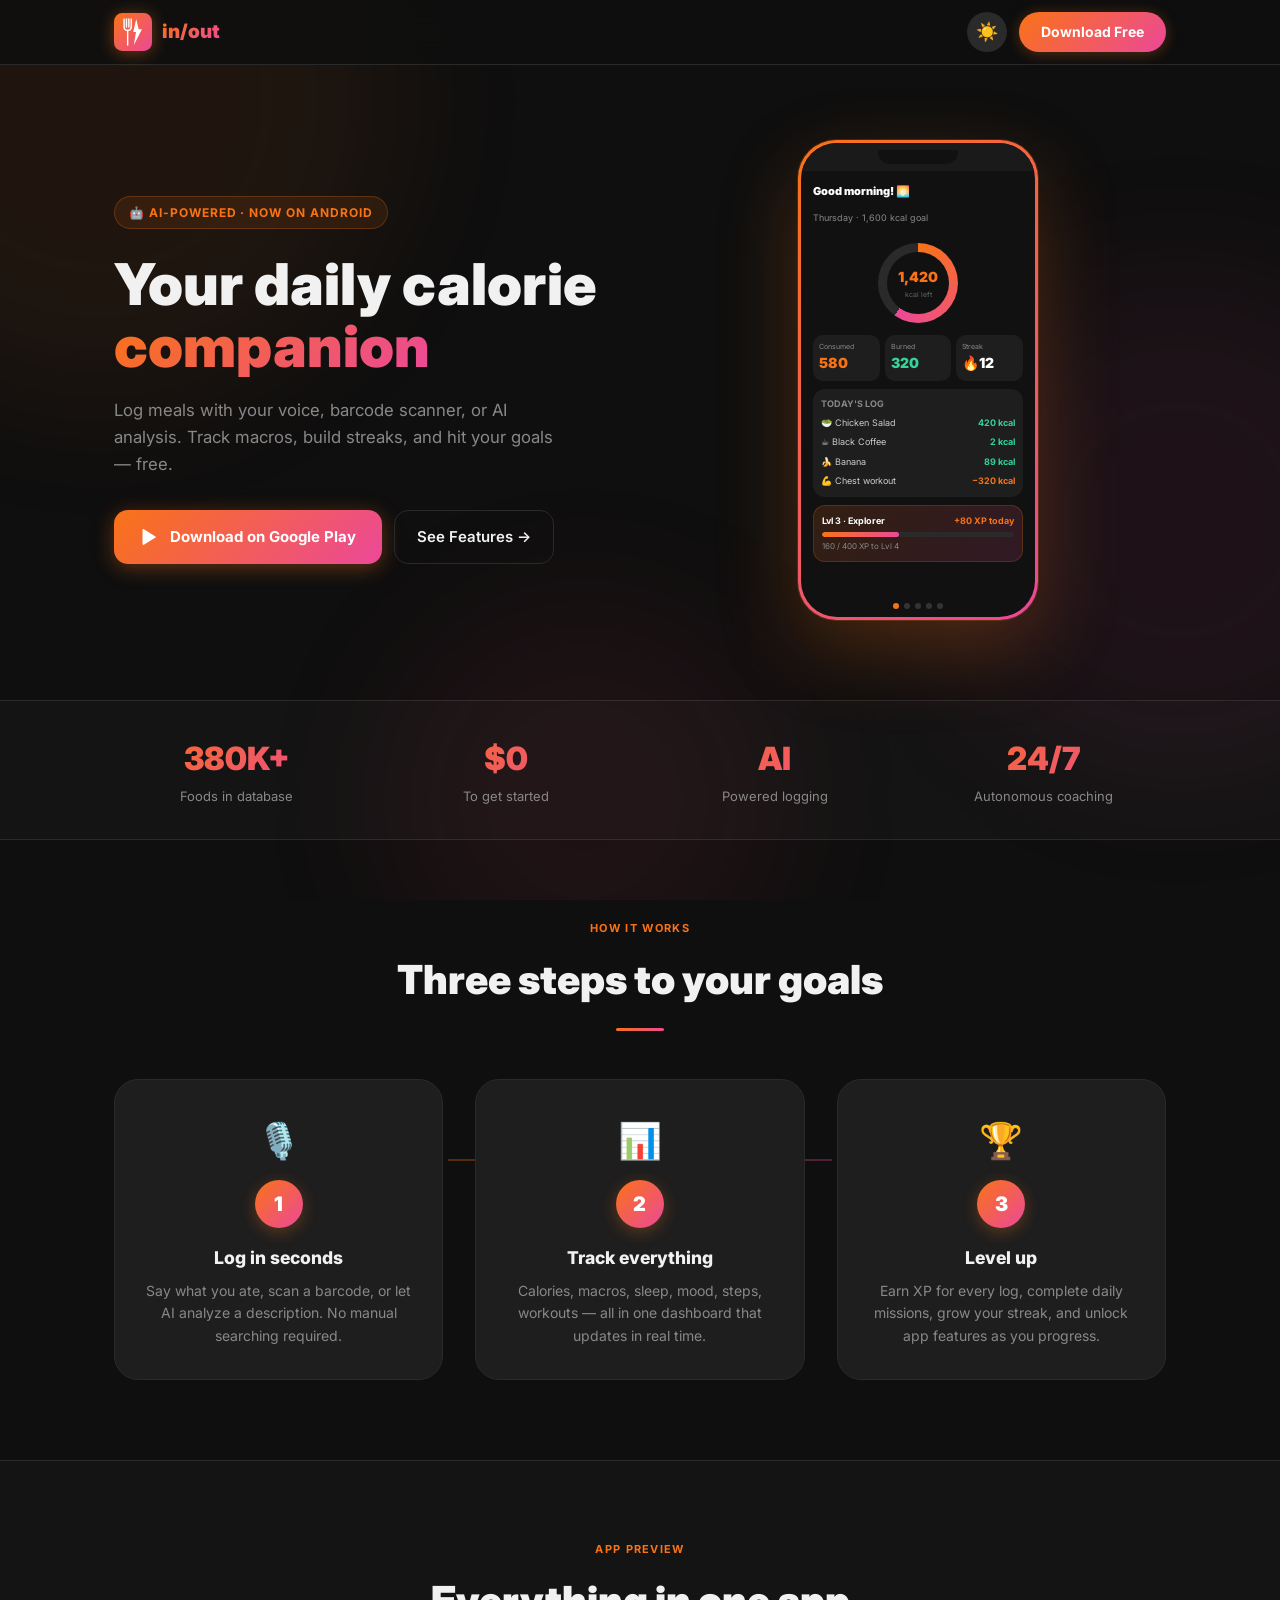
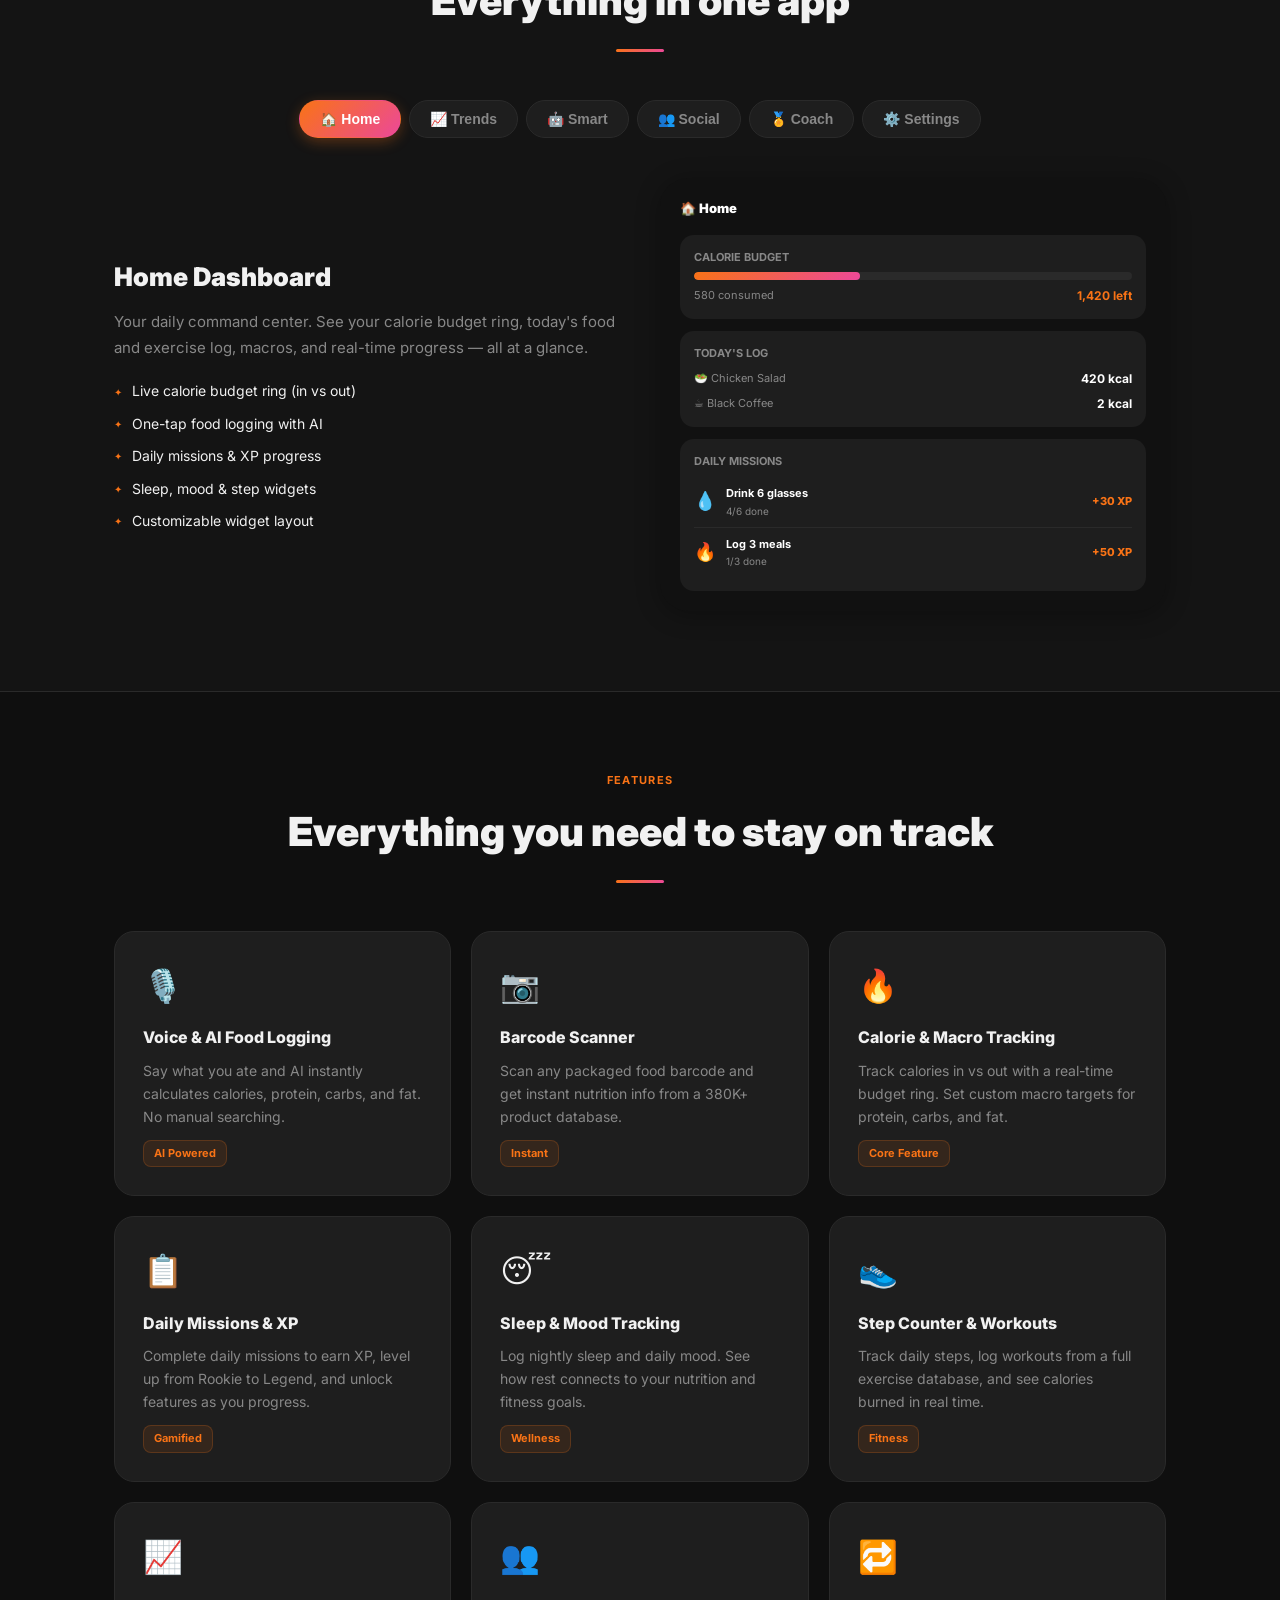
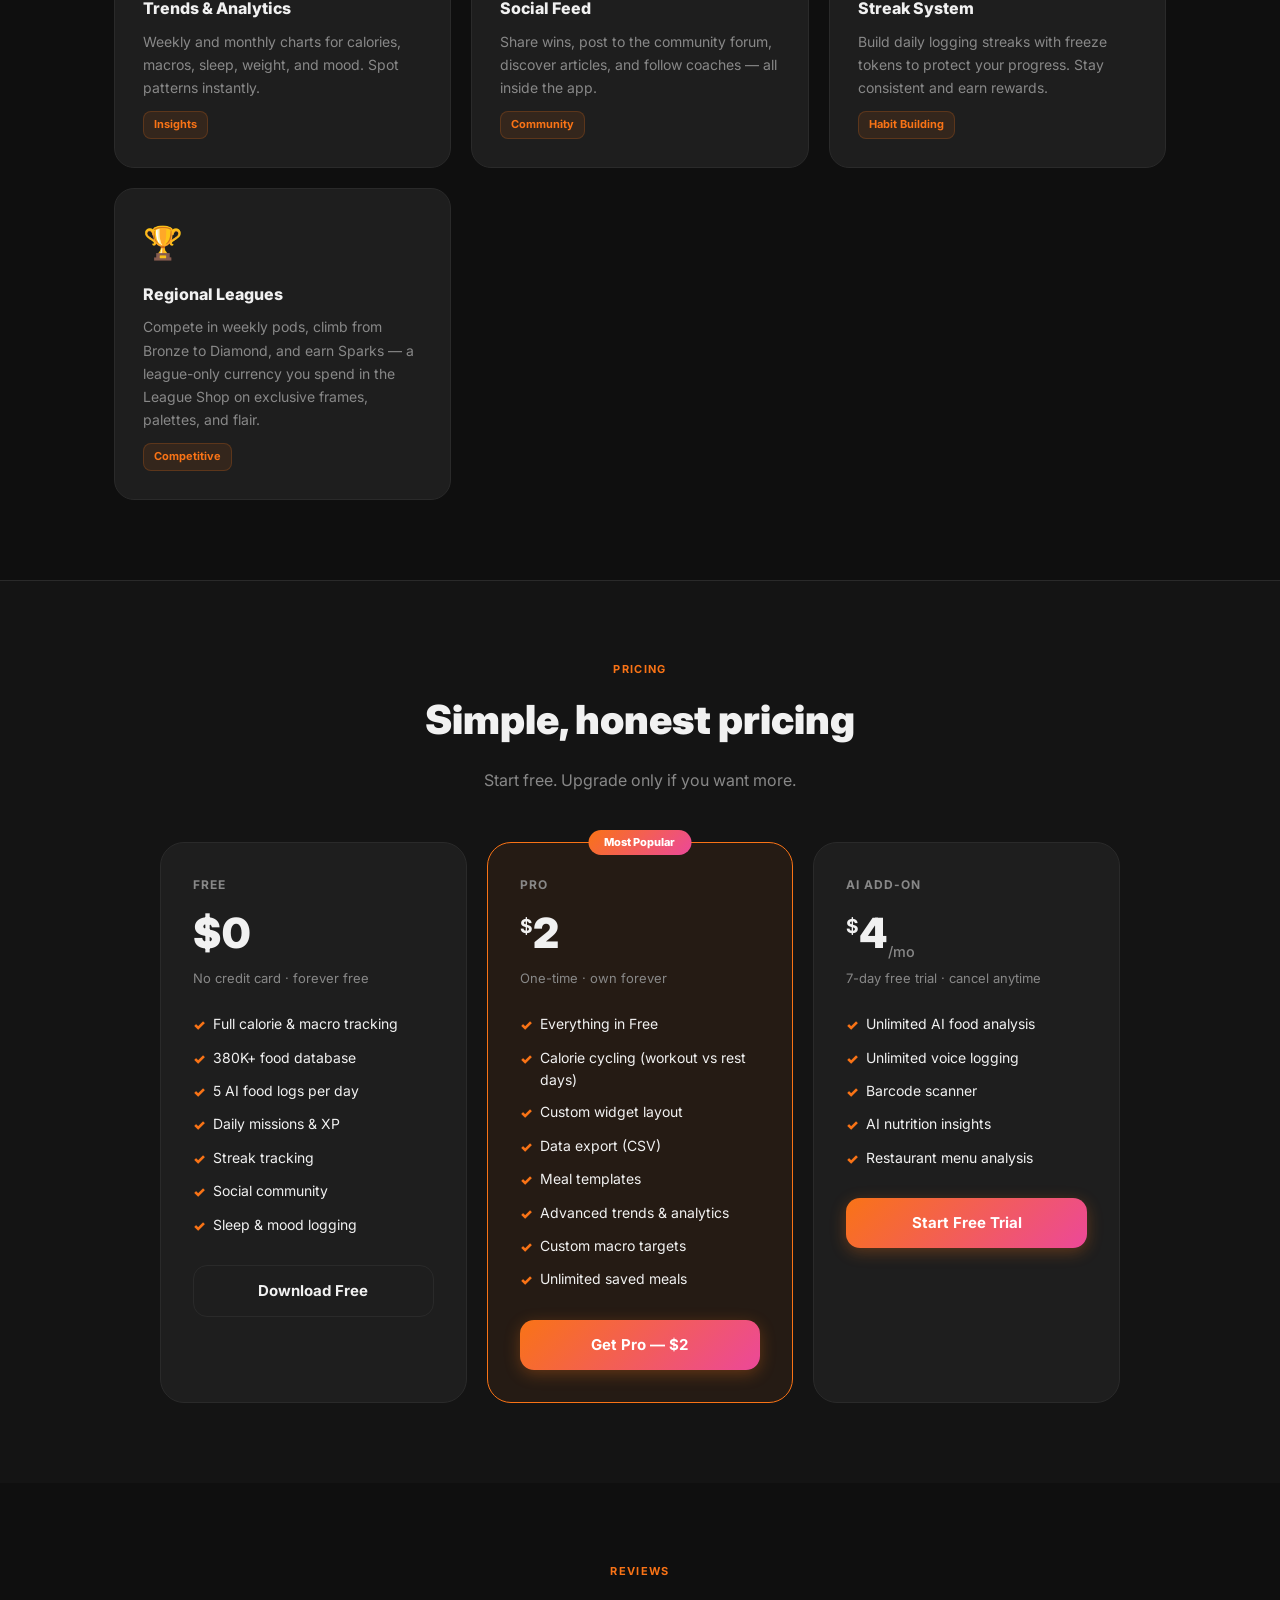
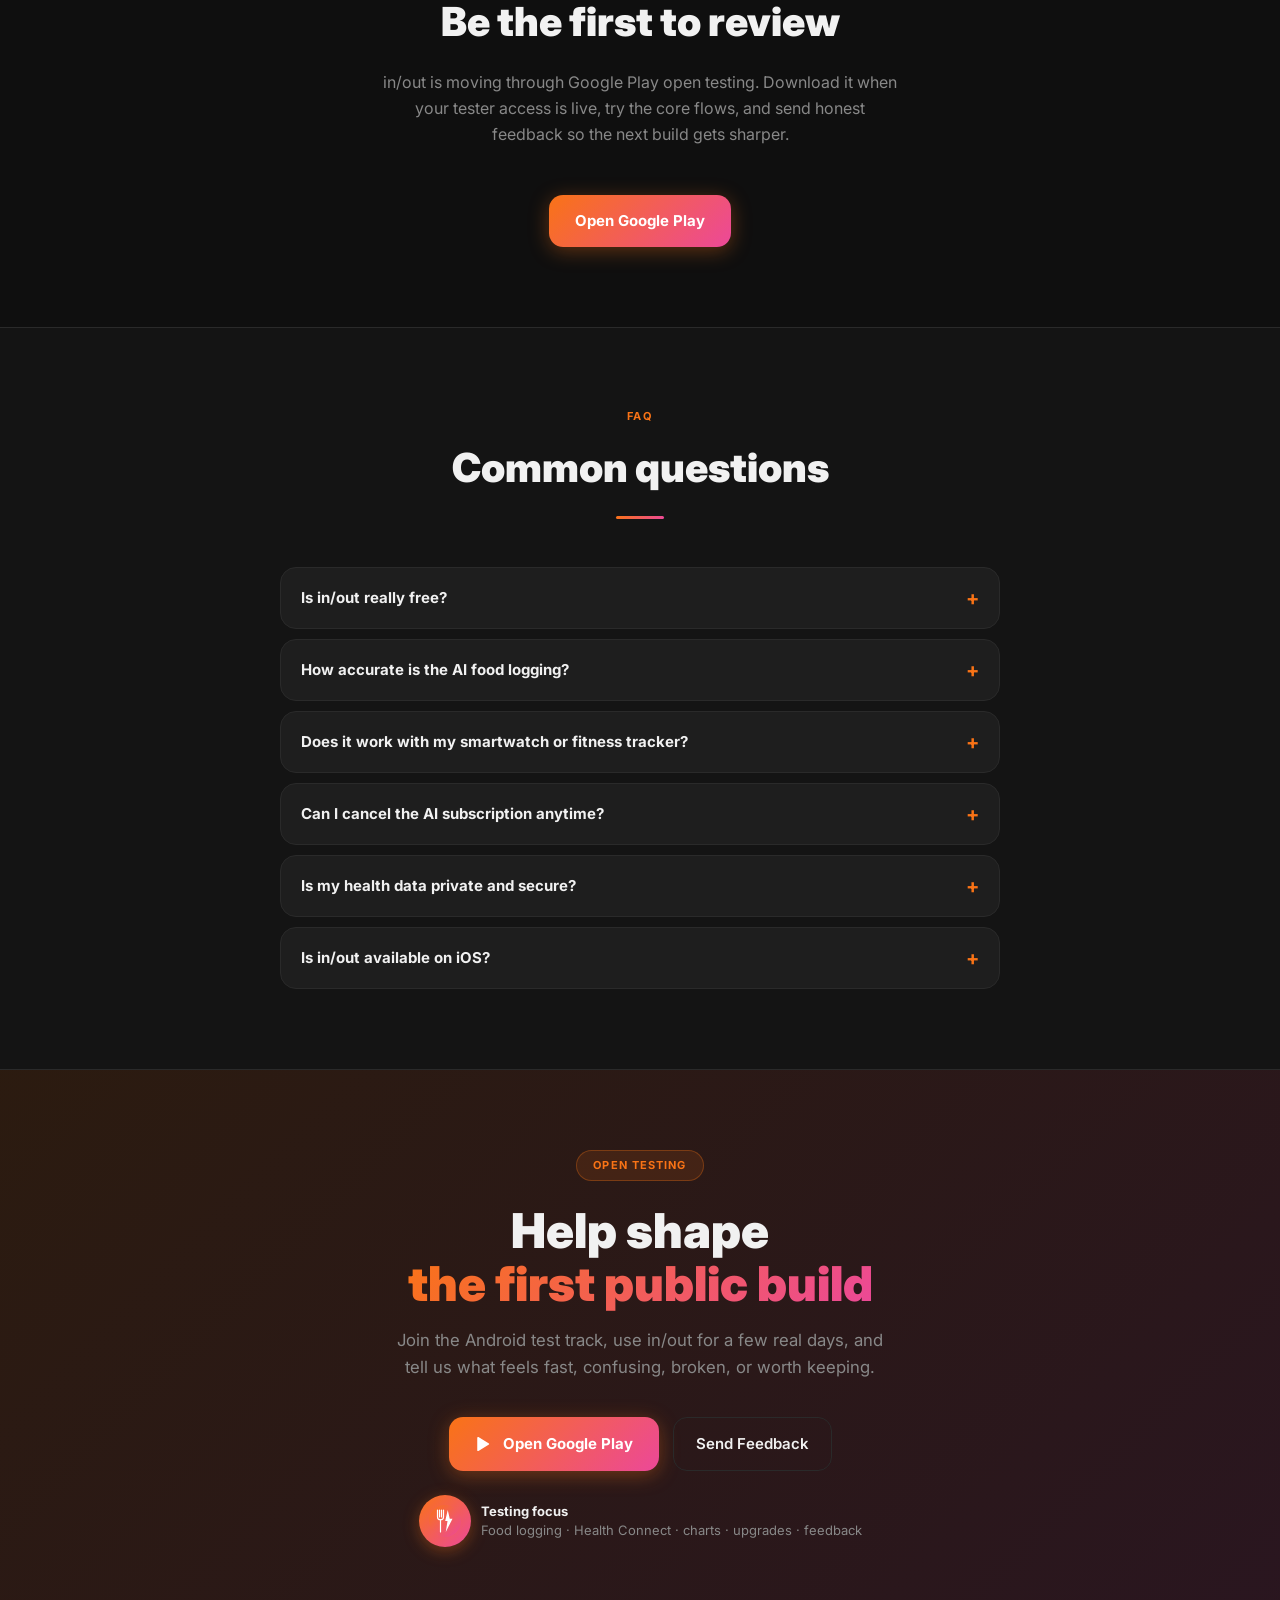
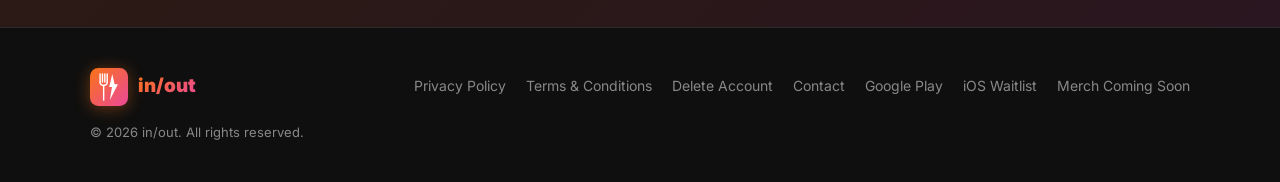
==== commit d7ce11ad: "Add Coach tab to app preview section on landing page" ====
--- a/index.html
+++ b/index.html
@@ -541,10 +541,11 @@
 
       <div class="tab-nav fade-in">
         <button class="tab-btn active" data-tab="home">🏠 Home</button>
-        <button class="tab-btn" data-tab="trends">📈 Trends</button>
-        <button class="tab-btn" data-tab="smart">🤖 Smart</button>
-        <button class="tab-btn" data-tab="social">👥 Social</button>
-        <button class="tab-btn" data-tab="settings">⚙️ Settings</button>
+        <button class="tab-btn" data-tab="trends">📈 Trends</button>
+        <button class="tab-btn" data-tab="smart">🤖 Smart</button>
+        <button class="tab-btn" data-tab="social">👥 Social</button>
+        <button class="tab-btn" data-tab="coach">🏅 Coach</button>
+        <button class="tab-btn" data-tab="settings">⚙️ Settings</button>
       </div>
 
       <!-- HOME TAB -->
@@ -701,10 +702,51 @@
             <div class="ts-row" style="margin-top:6px"><span class="ts-label">📰 Why Sleep Affects Your Hunger</span></div>
           </div>
         </div>
-      </div>
-
-      <!-- SETTINGS TAB -->
-      <div class="tab-content" id="tab-settings">
+      </div>
+
+      <!-- COACH TAB -->
+      <div class="tab-content" id="tab-coach">
+        <div class="tab-info">
+          <h3>Coach Dashboard</h3>
+          <p>Approved coaches can sign in to manage followers, publish advice, invite clients, create plans, and set up paid sessions from the same control surface available in the app.</p>
+          <div class="tab-features">
+            <div class="tab-feat">Coach sign-in through the Android app account</div>
+            <div class="tab-feat">Follower content studio for tips, routines, recipes, and posts</div>
+            <div class="tab-feat">Client invites with consent-based data scopes</div>
+            <div class="tab-feat">Meal plan and assignment controls</div>
+            <div class="tab-feat">Stripe Connect payout setup for paid sessions</div>
+          </div>
+          <div class="hero-buttons" style="margin-top:24px">
+            <a href="https://play.google.com/store/apps/details?id=co.inoutapp.android" class="btn-primary">Open Coach Dashboard</a>
+            <a href="mailto:support@inoutcc.app?subject=Coach%20access%20for%20in/out" class="btn-ghost">Request Coach Access →</a>
+          </div>
+        </div>
+        <div class="tab-screen">
+          <div class="ts-header">🏅 Coach Dashboard</div>
+          <div class="ts-card" style="background:linear-gradient(135deg,rgba(249,115,22,.16),rgba(236,72,153,.16));border:1px solid rgba(249,115,22,.24)">
+            <div class="ts-card-title" style="color:#f97316">CONTROL CENTER</div>
+            <div class="ts-row"><span class="ts-label">Followers</span><span class="ts-val orange">128</span></div>
+            <div class="ts-row"><span class="ts-label">Published</span><span class="ts-val">24</span></div>
+            <div class="ts-row"><span class="ts-label">Payouts</span><span class="ts-val green">Ready</span></div>
+          </div>
+          <div class="ts-card">
+            <div class="ts-card-title">CLIENT ACTIONS</div>
+            <div style="display:flex;gap:6px;flex-wrap:wrap">
+              <span class="ts-tag">Invite Client</span>
+              <span class="ts-tag">Assign Plan</span>
+              <span class="ts-tag">Send Tip</span>
+              <span class="ts-tag">Publish Session</span>
+            </div>
+          </div>
+          <div class="ts-card">
+            <div class="ts-card-title">TODAY'S COACH POST</div>
+            <div style="font-size:12px;color:#ccc;line-height:1.5">Anchor lunch with 30g protein, then add volume with vegetables before changing calories.</div>
+          </div>
+        </div>
+      </div>
+
+      <!-- SETTINGS TAB -->
+      <div class="tab-content" id="tab-settings">
         <div class="tab-info">
           <h3>Settings & Profile</h3>
           <p>Customize every aspect of in/out — your goals, macros, themes, connected devices, and profile. Full control over your experience.</p>
@@ -735,7 +777,7 @@
           </div>
           <div class="ts-card">
             <div class="ts-card-title">CONNECTED DEVICES</div>
-            <div class="ts-row"><span class="ts-label">Fitbit via Health Connect</span><span class="ts-val green">Connected</span></div>
+            <div class="ts-row"><span class="ts-label">Fitbit via Health Connect</span><span class="ts-val green">Connected</span></div>
             <div class="ts-row"><span class="ts-label">Withings Scale</span><span class="ts-val green">Connected</span></div>
           </div>
         </div>
@@ -849,7 +891,7 @@
         </div>
         <div class="faq-item fade-in">
           <button class="faq-q">Does it work with my smartwatch or fitness tracker? <span class="faq-icon">+</span></button>
-          <div class="faq-a"><p>Yes — in/out integrates with Android Health Connect, which can read supported data from apps like Fitbit, Samsung Health, Garmin Connect, Polar Flow, Oura, Whoop, and more. in/out currently requests read-only access for steps, heart rate, weight, and active calories burned.</p></div>
+          <div class="faq-a"><p>Yes — in/out integrates with Android Health Connect, which can read supported data from apps like Fitbit, Samsung Health, Garmin Connect, Polar Flow, Oura, Whoop, and more. in/out currently requests read-only access for steps, heart rate, weight, and active calories burned.</p></div>
         </div>
         <div class="faq-item fade-in">
           <button class="faq-q">Can I cancel the AI subscription anytime? <span class="faq-icon">+</span></button>
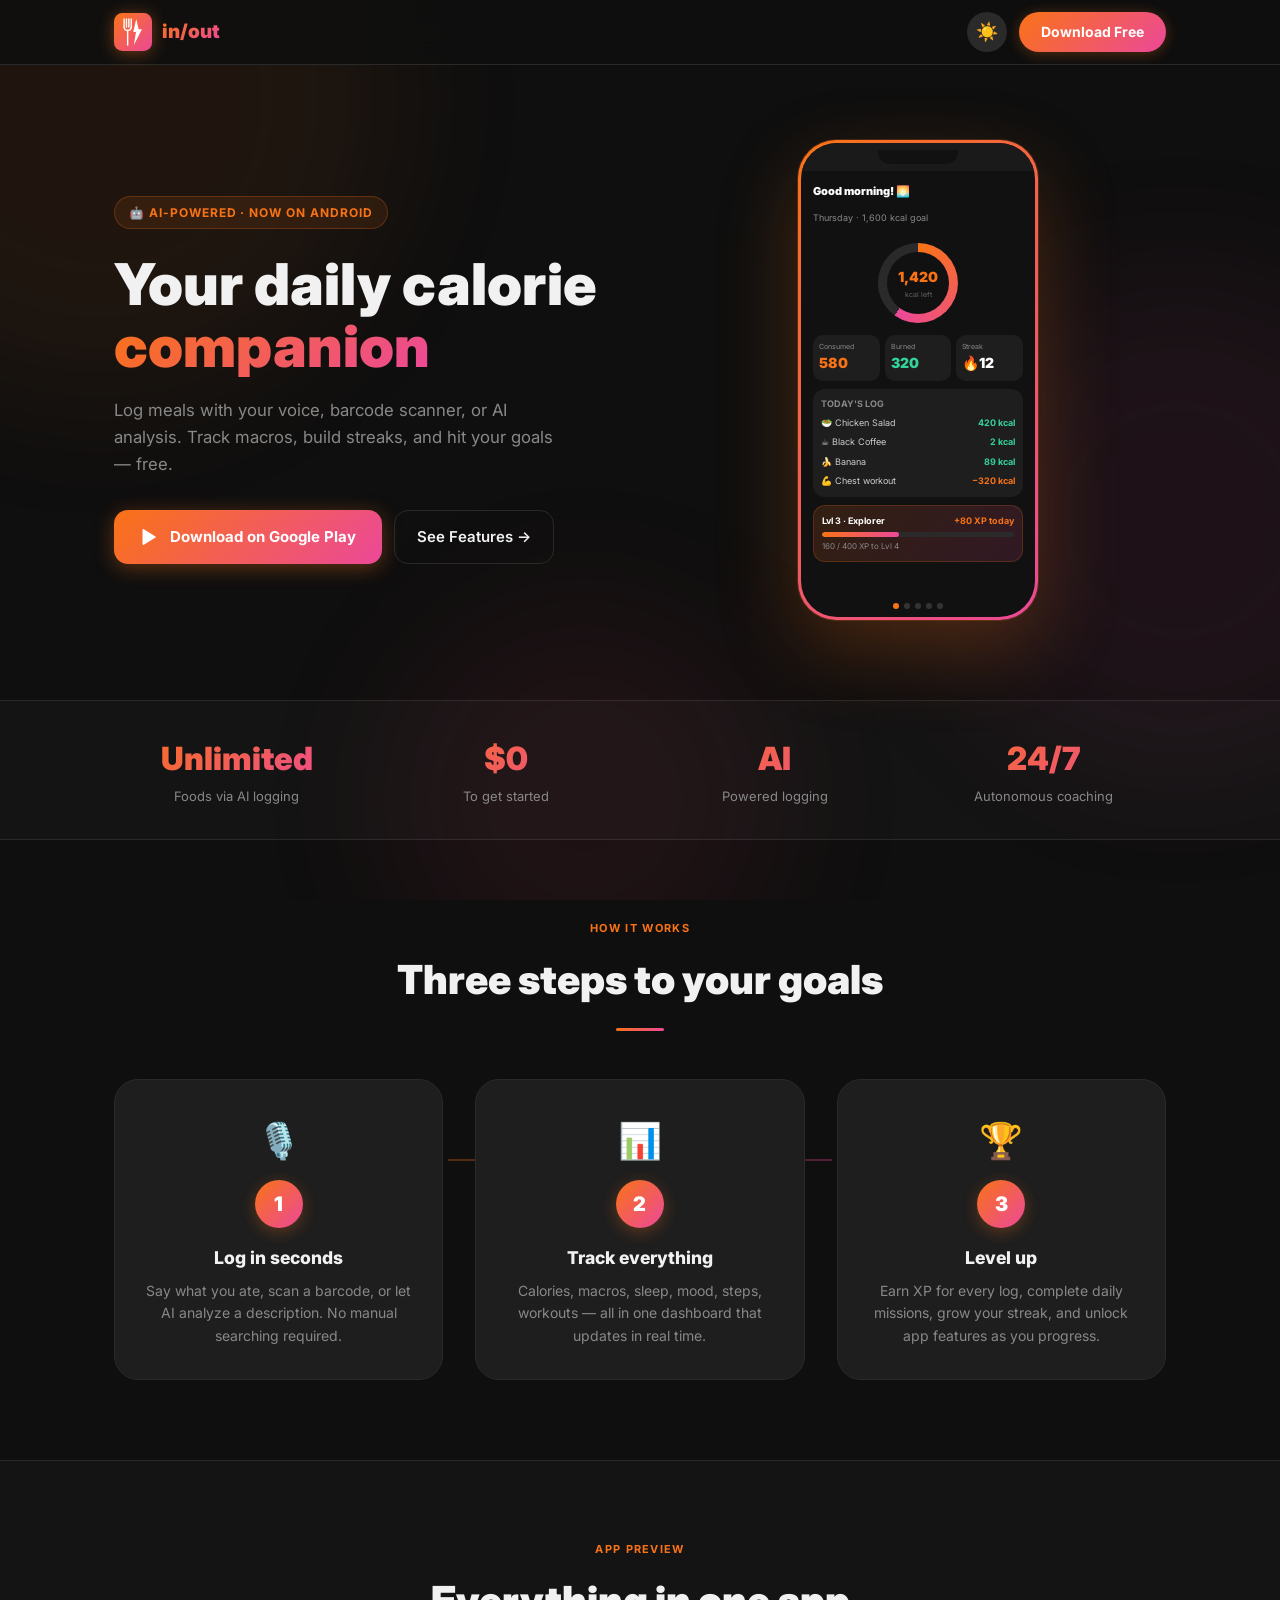
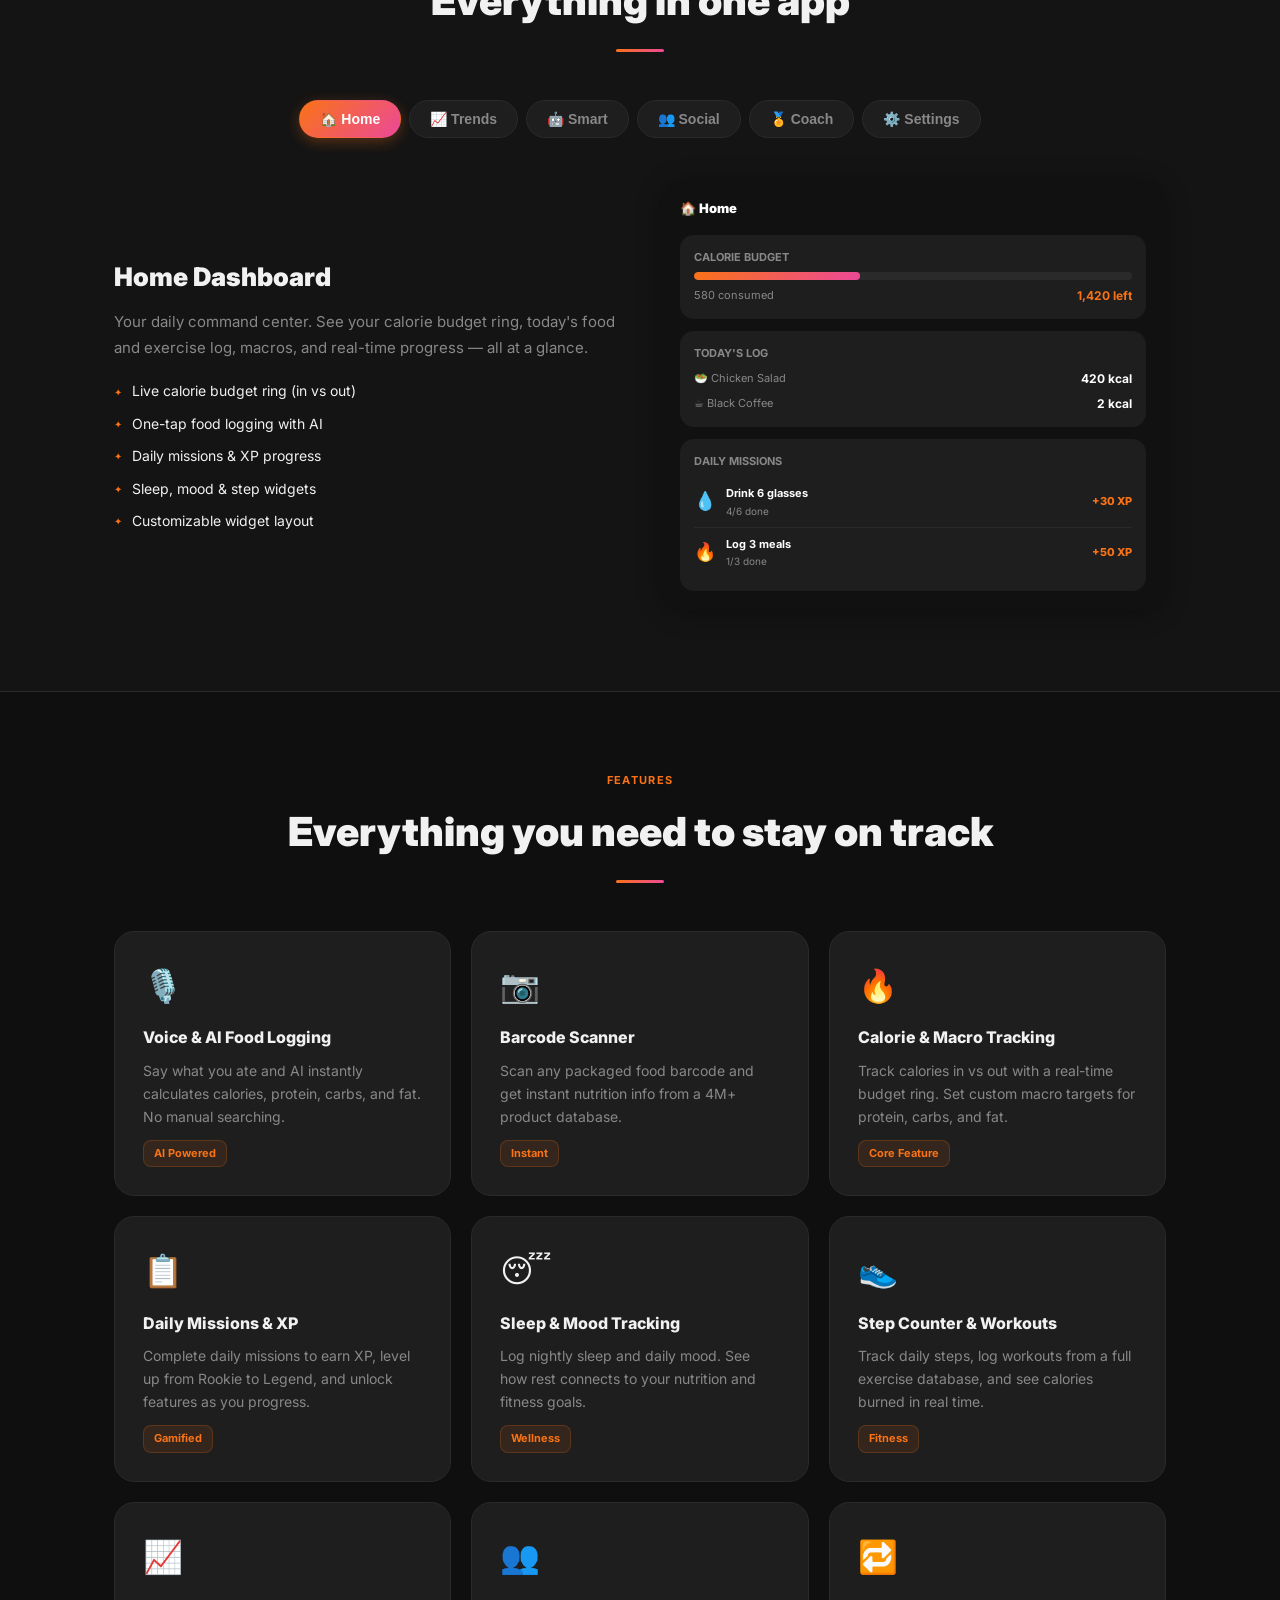
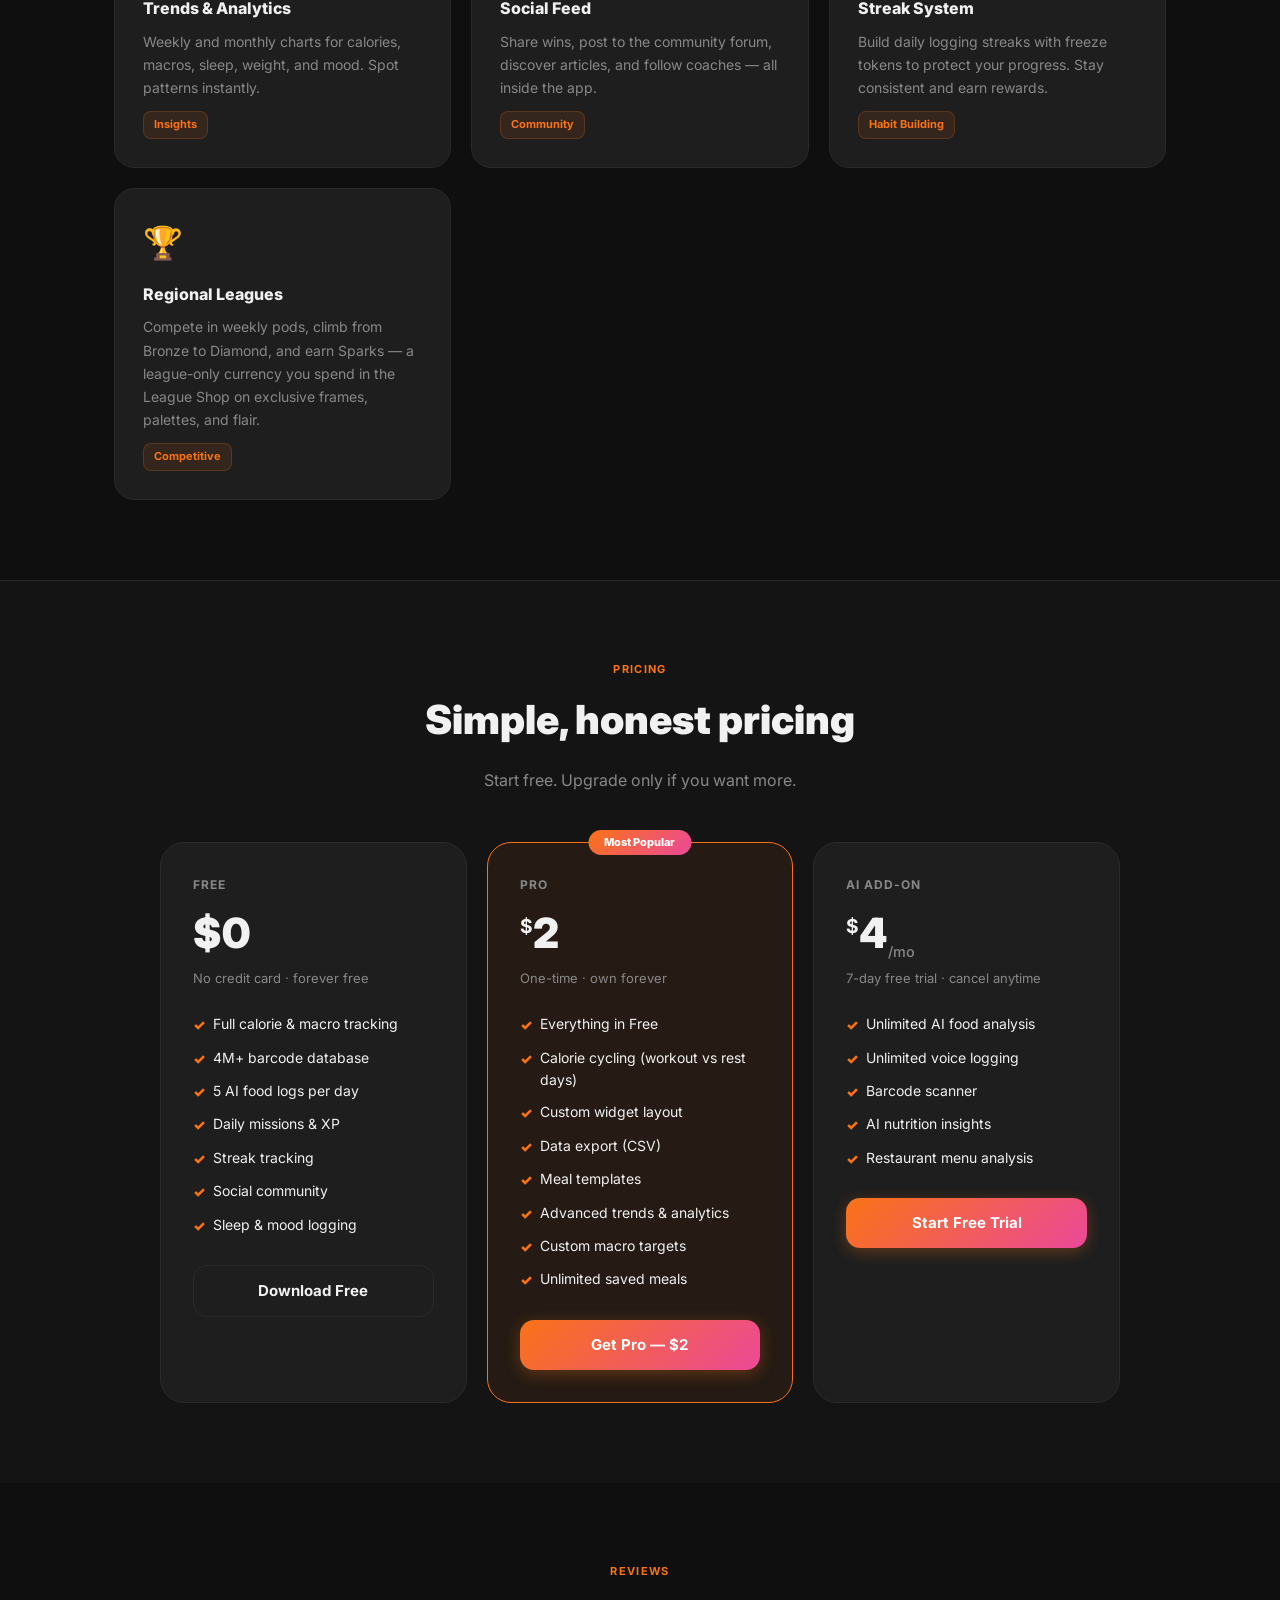
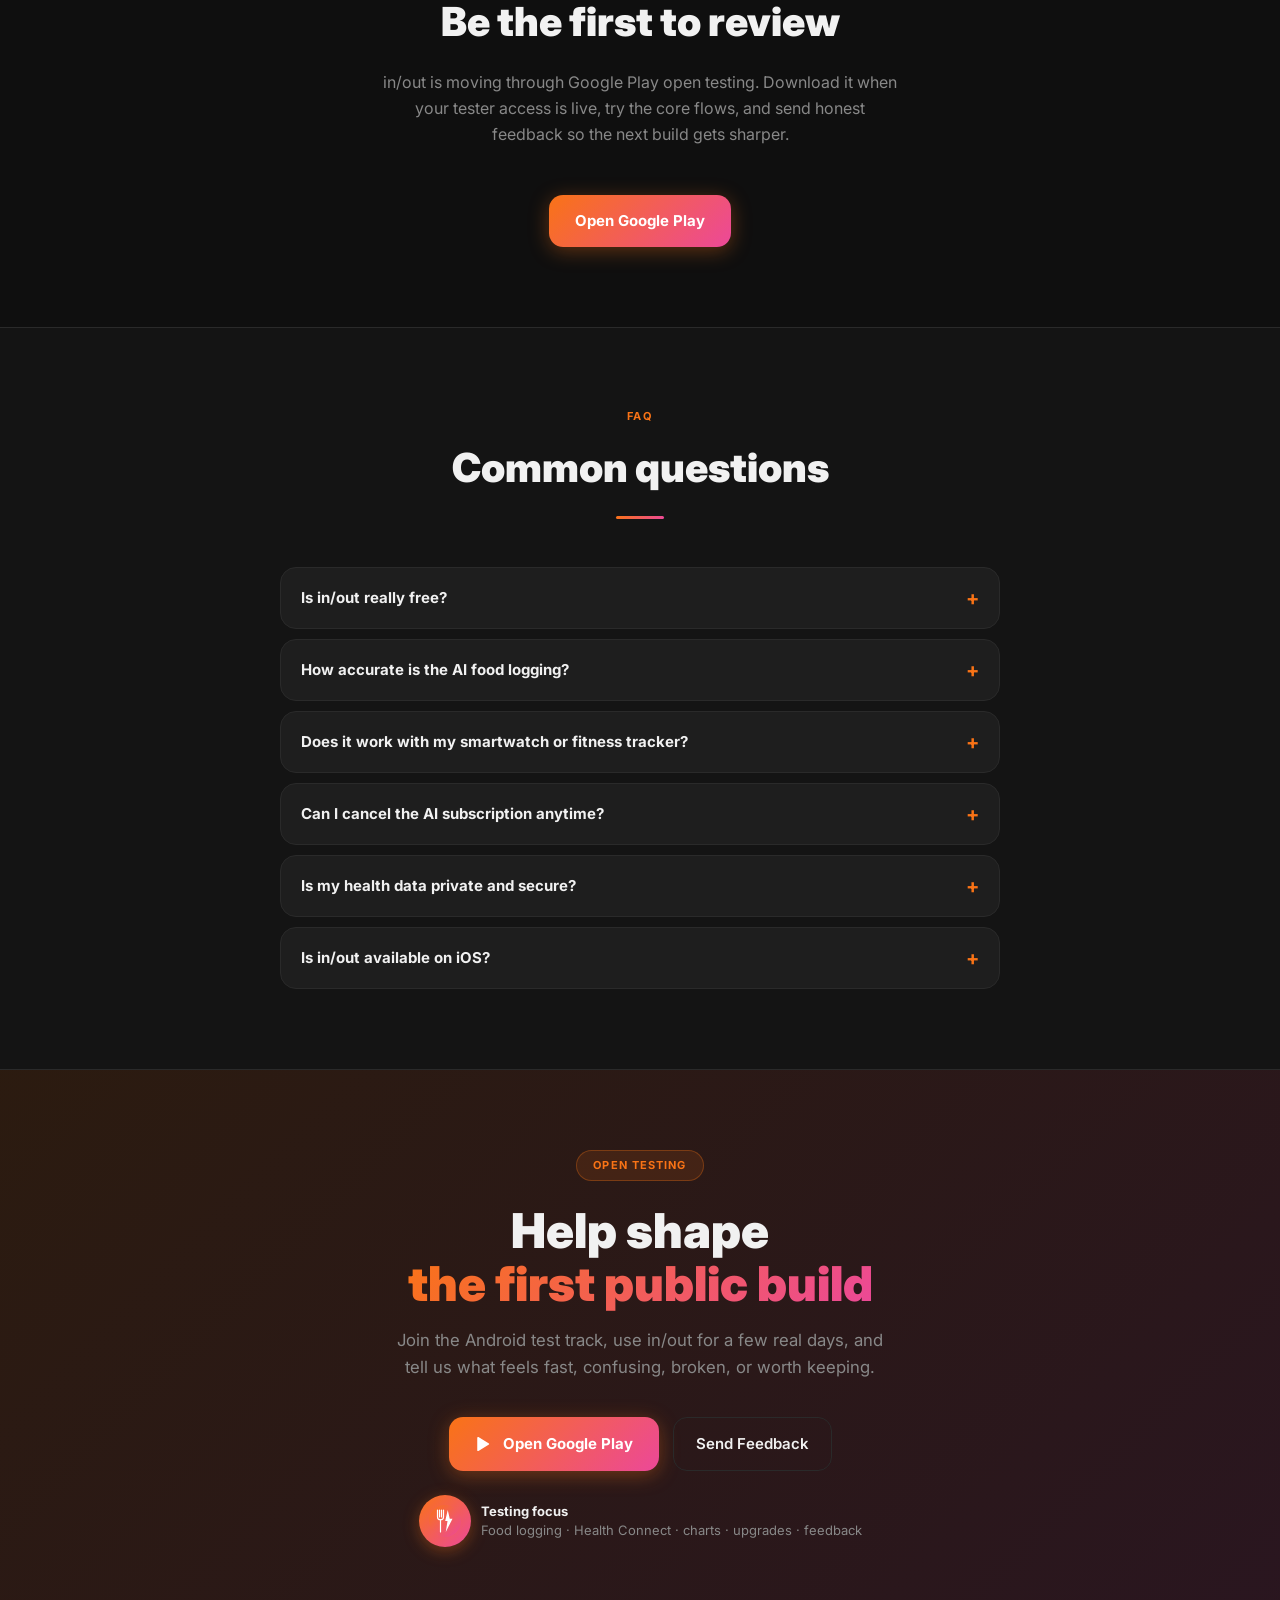
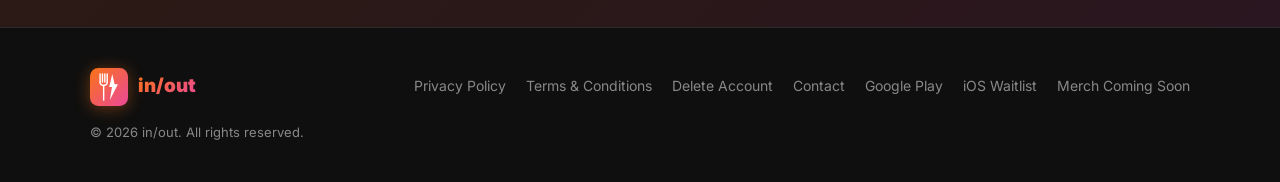
==== commit 46f3f864: "Fix fabricated 380K+ foods-in-database claim on landing page Replaced 4 occurrences with accurate co" ====
--- a/index.html
+++ b/index.html
@@ -1,707 +1,707 @@
-<!DOCTYPE html>
-<html lang="en" data-theme="dark">
-<head>
-  <meta charset="UTF-8" />
-  <meta name="viewport" content="width=device-width, initial-scale=1.0" />
-  <title>in/out — Daily Calorie Companion</title>
-  <meta name="description" content="Track calories, log meals with AI, build streaks, and hit your goals. Free on Android." />
-  <link rel="preconnect" href="https://fonts.googleapis.com" />
-  <link href="https://fonts.googleapis.com/css2?family=Inter:wght@400;500;600;700;900&display=swap" rel="stylesheet" />
-  <style>
-    *, *::before, *::after { box-sizing: border-box; margin: 0; padding: 0; }
-
-    :root {
-      --orange: #f97316;
-      --pink: #ec4899;
-      --rose: #f43f5e;
-      --grad: linear-gradient(135deg, #f97316, #ec4899);
-      --bg: #ffffff;
-      --bg2: #f9f9f9;
-      --card: #f4f4f4;
-      --border: #e8e8e8;
-      --text: #1a1a1a;
-      --muted: #666666;
-      --shadow: 0 4px 24px rgba(0,0,0,0.06);
-      --nav-bg: rgba(255,255,255,0.88);
-      --toggle-bg: #e8e8e8;
-      --toggle-fg: #1a1a1a;
-    }
-    [data-theme="dark"] {
-      --bg: #0f0f0f;
-      --bg2: #141414;
-      --card: #1e1e1e;
-      --border: #2a2a2a;
-      --text: #f1f1f1;
-      --muted: #888888;
-      --shadow: 0 4px 24px rgba(0,0,0,0.3);
-      --nav-bg: rgba(15,15,15,0.88);
-      --toggle-bg: #2a2a2a;
-      --toggle-fg: #f1f1f1;
-    }
-
-    html { scroll-behavior: smooth; }
-    body { font-family: 'Inter', system-ui, sans-serif; background: var(--bg); color: var(--text); line-height: 1.6; transition: background .3s, color .3s; overflow-x: hidden; }
-
-    /* ── ANIMATED BACKGROUND BLOBS ── */
-    .blobs { position: fixed; inset: 0; z-index: 0; pointer-events: none; overflow: hidden; }
-    .blob { position: absolute; border-radius: 50%; filter: blur(80px); opacity: .12; animation: blobMove 18s ease-in-out infinite; }
-    [data-theme="dark"] .blob { opacity: .07; }
-    .blob1 { width: 600px; height: 600px; background: #f97316; top: -200px; left: -200px; animation-delay: 0s; }
-    .blob2 { width: 500px; height: 500px; background: #ec4899; top: 30%; right: -150px; animation-delay: -6s; }
-    .blob3 { width: 400px; height: 400px; background: #f43f5e; bottom: -100px; left: 30%; animation-delay: -12s; }
-    @keyframes blobMove {
-      0%, 100% { transform: translate(0, 0) scale(1); }
-      33% { transform: translate(40px, -30px) scale(1.05); }
-      66% { transform: translate(-20px, 40px) scale(0.97); }
-    }
-
-    /* ── NAV ── */
-    nav { position: fixed; top: 0; left: 0; right: 0; z-index: 100; backdrop-filter: blur(14px); background: var(--nav-bg); border-bottom: 1px solid var(--border); transition: background .3s, border-color .3s; }
-    .nav-inner { max-width: 1100px; margin: 0 auto; padding: 0 24px; height: 64px; display: flex; align-items: center; justify-content: space-between; gap: 16px; }
-    .logo { display: flex; align-items: center; gap: 10px; text-decoration: none; }
-    .logo-icon { width: 38px; height: 38px; flex-shrink: 0; filter: drop-shadow(0 2px 8px rgba(249,115,22,.4)); }
-    .logo-text { font-weight: 900; font-size: 19px; background: var(--grad); -webkit-background-clip: text; -webkit-text-fill-color: transparent; }
-    .nav-right { display: flex; align-items: center; gap: 12px; }
-    .theme-toggle { width: 40px; height: 40px; border-radius: 50%; background: var(--toggle-bg); border: none; cursor: pointer; font-size: 18px; display: flex; align-items: center; justify-content: center; transition: background .2s, transform .2s; color: var(--toggle-fg); }
-    .theme-toggle:hover { transform: scale(1.1); }
-    .nav-cta { background: var(--grad); color: #fff; font-weight: 700; font-size: 14px; padding: 9px 22px; border-radius: 22px; text-decoration: none; transition: opacity .2s, transform .2s; box-shadow: 0 2px 14px rgba(249,115,22,.3); }
-    .nav-cta:hover { opacity: .88; transform: translateY(-1px); }
-
-    /* ── HERO ── */
-    .hero { position: relative; z-index: 1; padding: 140px 24px 80px; max-width: 1100px; margin: 0 auto; display: grid; grid-template-columns: 1fr 1fr; gap: 60px; align-items: center; }
-    @media (max-width: 768px) { .hero { grid-template-columns: 1fr; padding: 110px 24px 60px; text-align: center; } .hero-phone { display: none; } }
-    .hero-content {}
-    .hero-badge { display: inline-flex; align-items: center; gap: 6px; background: rgba(249,115,22,.1); color: var(--orange); font-size: 12px; font-weight: 700; letter-spacing: .08em; text-transform: uppercase; padding: 6px 14px; border-radius: 20px; border: 1px solid rgba(249,115,22,.25); margin-bottom: 24px; }
-    .hero h1 { font-size: clamp(2.4rem, 5vw, 3.6rem); font-weight: 900; line-height: 1.08; margin-bottom: 20px; position: relative; }
-    .hero h1 .grad-text { background: var(--grad); -webkit-background-clip: text; -webkit-text-fill-color: transparent; position: relative; display: inline-block; }
-    /* Sparkles */
-    .sparkle { position: absolute; pointer-events: none; font-size: 18px; animation: sparklePop 2.4s ease-in-out infinite; }
-    .sp1 { top: -18px; right: -24px; animation-delay: 0s; }
-    .sp2 { top: 50%; right: -36px; font-size: 12px; animation-delay: -.8s; }
-    .sp3 { bottom: -10px; right: -12px; font-size: 14px; animation-delay: -1.6s; }
-    @keyframes sparklePop { 0%,100% { opacity: .3; transform: scale(.8) rotate(0deg); } 50% { opacity: 1; transform: scale(1.2) rotate(20deg); } }
-    .hero p { font-size: 1.05rem; color: var(--muted); max-width: 460px; margin-bottom: 32px; }
-    .hero-buttons { display: flex; gap: 12px; flex-wrap: wrap; }
-    @media (max-width: 768px) { .hero-buttons { justify-content: center; } }
-    .btn-primary { display: inline-flex; align-items: center; gap: 10px; background: var(--grad); color: #fff; font-weight: 700; font-size: 15px; padding: 14px 26px; border-radius: 14px; text-decoration: none; transition: transform .2s, box-shadow .2s; box-shadow: 0 4px 20px rgba(249,115,22,.35); }
-    .btn-primary:hover { transform: translateY(-3px); box-shadow: 0 8px 28px rgba(249,115,22,.45); }
-    .btn-ghost { display: inline-flex; align-items: center; gap: 8px; color: var(--text); font-weight: 600; font-size: 15px; padding: 14px 22px; border-radius: 14px; text-decoration: none; border: 1.5px solid var(--border); transition: transform .2s, border-color .2s; }
-    .btn-ghost:hover { transform: translateY(-2px); border-color: var(--orange); }
-
-    /* Phone mockup */
-    .hero-phone { display: flex; justify-content: center; align-items: center; animation: phoneFloat 5s ease-in-out infinite; }
-    @keyframes phoneFloat { 0%,100% { transform: translateY(0); } 50% { transform: translateY(-16px); } }
-    .phone-frame { width: 240px; height: 480px; border-radius: 38px; background: var(--grad); padding: 3px; box-shadow: 0 30px 80px rgba(249,115,22,.25), 0 0 0 1px rgba(249,115,22,.2); }
-    .phone-screen { width: 100%; height: 100%; border-radius: 36px; background: #111; overflow: hidden; display: flex; flex-direction: column; min-height: 0; }
-    .phone-status { height: 28px; background: #1a1a1a; display: flex; align-items: center; justify-content: center; }
-    .phone-notch { width: 80px; height: 14px; background: #111; border-radius: 0 0 12px 12px; }
-    .phone-content { flex: 1; padding: 12px; display: flex; flex-direction: column; gap: 8px; }
-    .pc-greeting { font-size: 11px; font-weight: 900; color: #fff; }
-    .pc-ring-wrap { display: flex; justify-content: center; padding: 8px 0; }
-    .pc-ring { width: 80px; height: 80px; border-radius: 50%; background: conic-gradient(#f97316 0%, #ec4899 60%, #2a2a2a 60%); display: flex; align-items: center; justify-content: center; }
-    .pc-ring-inner { width: 62px; height: 62px; border-radius: 50%; background: #111; display: flex; flex-direction: column; align-items: center; justify-content: center; }
-    .pc-ring-inner span:first-child { font-size: 14px; font-weight: 900; color: #f97316; }
-    .pc-ring-inner span:last-child { font-size: 7px; color: #666; }
-    .pc-cards { display: flex; gap: 6px; }
-    .pc-card { flex: 1; background: #1e1e1e; border-radius: 10px; padding: 8px; }
-    .pc-card-label { font-size: 7px; color: #888; }
-    .pc-card-val { font-size: 13px; font-weight: 900; color: #fff; }
-    .pc-card-val.green { color: #34d399; }
-    .pc-card-val.orange { color: #f97316; }
-    .pc-log { background: #1e1e1e; border-radius: 10px; padding: 8px; }
-    .pc-log-row { display: flex; justify-content: space-between; align-items: center; }
-    .pc-log-row span:first-child { font-size: 8px; color: #ccc; }
-    .pc-log-row span:last-child { font-size: 8px; font-weight: 700; color: #34d399; }
-    .pc-xp { background: linear-gradient(135deg, rgba(249,115,22,.2), rgba(236,72,153,.2)); border-radius: 10px; padding: 8px; }
-    .pc-xp-row { display: flex; justify-content: space-between; align-items: center; margin-bottom: 4px; }
-    .pc-xp-row span { font-size: 8px; color: #ccc; }
-    .pc-xp-bar { height: 4px; background: #2a2a2a; border-radius: 2px; overflow: hidden; }
-    .pc-xp-fill { height: 100%; width: 40%; background: var(--grad); border-radius: 2px; }
-
-    /* Phone carousel */
-    .phone-carousel { position: relative; flex: 1; min-height: 0; overflow: hidden; }
-    .phone-slide { position: absolute; inset: 0; padding: 12px; display: flex; flex-direction: column; gap: 8px; opacity: 0; transform: translateX(28px); transition: opacity .55s ease, transform .55s ease; pointer-events: none; }
-    .phone-slide.active { opacity: 1; transform: translateX(0); pointer-events: auto; }
-    .phone-slide.exit { opacity: 0; transform: translateX(-28px); }
-    .ps-dot-row { position: absolute; bottom: 8px; left: 0; right: 0; display: flex; justify-content: center; gap: 5px; z-index: 10; }
-    .ps-dot { width: 6px; height: 6px; border-radius: 50%; background: #333; transition: background .3s; }
-    .ps-dot.active { background: var(--orange); }
-
-    /* ── SECTION BASE ── */
-    section { position: relative; z-index: 1; }
-    .container { max-width: 1100px; margin: 0 auto; padding: 0 24px; }
-    .section-pad { padding: 80px 0; }
-    .section-label { text-align: center; font-size: 11px; font-weight: 700; letter-spacing: .12em; text-transform: uppercase; color: var(--orange); margin-bottom: 10px; }
-    .section-title { text-align: center; font-size: clamp(1.8rem, 4vw, 2.5rem); font-weight: 900; margin-bottom: 16px; }
-    .section-sub { text-align: center; font-size: 1rem; color: var(--muted); max-width: 520px; margin: 0 auto 48px; }
-    .divider { width: 48px; height: 3px; background: var(--grad); border-radius: 2px; margin: 0 auto 48px; }
-
-    /* ── STATS ── */
-    .stats-bar { background: var(--bg2); border-top: 1px solid var(--border); border-bottom: 1px solid var(--border); }
-    .stats-inner { max-width: 1100px; margin: 0 auto; padding: 32px 24px; display: grid; grid-template-columns: repeat(4, 1fr); gap: 24px; }
-    @media (max-width: 600px) { .stats-inner { grid-template-columns: repeat(2, 1fr); } }
-    .stat { text-align: center; }
-    .stat-num { font-size: 2rem; font-weight: 900; background: var(--grad); -webkit-background-clip: text; -webkit-text-fill-color: transparent; }
-    .stat-label { font-size: 13px; color: var(--muted); margin-top: 2px; }
-
-    /* ── HOW IT WORKS ── */
-    .steps { display: grid; grid-template-columns: repeat(3, 1fr); gap: 32px; }
-    @media (max-width: 640px) { .steps { grid-template-columns: 1fr; } }
-    .step { text-align: center; padding: 32px 24px; background: var(--card); border: 1px solid var(--border); border-radius: 24px; transition: transform .25s; }
-    .step:hover { transform: translateY(-6px); }
-    .step-num { width: 48px; height: 48px; border-radius: 50%; background: var(--grad); color: #fff; font-weight: 900; font-size: 20px; display: flex; align-items: center; justify-content: center; margin: 0 auto 16px; box-shadow: 0 4px 16px rgba(249,115,22,.3); }
-    .step-icon { font-size: 2.2rem; margin-bottom: 12px; }
-    .step-title { font-weight: 800; font-size: 1.1rem; margin-bottom: 8px; }
-    .step-desc { font-size: 14px; color: var(--muted); }
-    .step-connector { display: none; }
-    @media (min-width: 641px) {
-      .steps-wrap { position: relative; }
-      .steps-wrap::before { content: ''; position: absolute; top: 80px; left: calc(33.3% - 16px); right: calc(33.3% - 16px); height: 2px; background: linear-gradient(90deg, #f97316, #ec4899); z-index: 0; opacity: .3; }
-    }
-
-    /* ── TAB PREVIEW ── */
-    .tabs-section { background: var(--bg2); border-top: 1px solid var(--border); border-bottom: 1px solid var(--border); }
-    .tab-nav { display: flex; gap: 8px; justify-content: center; flex-wrap: wrap; margin-bottom: 40px; }
-    .tab-btn { padding: 10px 20px; border-radius: 24px; border: 1.5px solid var(--border); background: var(--card); color: var(--muted); font-weight: 600; font-size: 14px; cursor: pointer; transition: all .2s; display: flex; align-items: center; gap: 6px; }
-    .tab-btn.active, .tab-btn:hover { background: var(--grad); color: #fff; border-color: transparent; box-shadow: 0 4px 14px rgba(249,115,22,.3); }
-    .tab-content { display: none; grid-template-columns: 1fr 1fr; gap: 40px; align-items: center; }
-    .tab-content.active { display: grid; }
-    @media (max-width: 640px) { .tab-content { grid-template-columns: 1fr; } .tab-content .tab-screen { display: none; } }
-    .tab-info h3 { font-size: 1.6rem; font-weight: 900; margin-bottom: 12px; }
-    .tab-info p { font-size: 15px; color: var(--muted); margin-bottom: 20px; line-height: 1.7; }
-    .tab-features { display: flex; flex-direction: column; gap: 10px; }
-    .tab-feat { display: flex; align-items: center; gap: 10px; font-size: 14px; }
-    .tab-feat::before { content: "✦"; color: var(--orange); font-size: 10px; flex-shrink: 0; }
-    .tab-screen { background: #111; border-radius: 28px; padding: 20px; min-height: 320px; display: flex; flex-direction: column; gap: 12px; box-shadow: var(--shadow); }
-    .ts-header { font-size: 13px; font-weight: 900; color: #fff; margin-bottom: 4px; }
-    .ts-card { background: #1e1e1e; border-radius: 14px; padding: 14px; }
-    .ts-card-title { font-size: 11px; font-weight: 700; color: #888; margin-bottom: 6px; }
-    .ts-bar { height: 8px; border-radius: 4px; background: #2a2a2a; margin-bottom: 6px; overflow: hidden; }
-    .ts-bar-fill { height: 100%; border-radius: 4px; background: var(--grad); }
-    .ts-row { display: flex; justify-content: space-between; align-items: center; }
-    .ts-label { font-size: 11px; color: #888; }
-    .ts-val { font-size: 12px; font-weight: 700; color: #fff; }
-    .ts-val.green { color: #34d399; }
-    .ts-val.orange { color: #f97316; }
-    .ts-chart { display: flex; align-items: flex-end; gap: 6px; height: 60px; }
-    .ts-bar-v { flex: 1; border-radius: 4px 4px 0 0; background: rgba(249,115,22,.4); transition: height .3s; }
-    .ts-bar-v.active { background: var(--grad); }
-    .ts-tag { display: inline-block; padding: 3px 8px; border-radius: 6px; font-size: 10px; font-weight: 700; background: rgba(249,115,22,.15); color: var(--orange); margin: 3px 2px 0; }
-    .ts-mission { display: flex; align-items: center; gap: 10px; padding: 8px 0; border-bottom: 1px solid #2a2a2a; }
-    .ts-mission:last-child { border-bottom: none; }
-    .ts-m-icon { font-size: 18px; }
-    .ts-m-info { flex: 1; }
-    .ts-m-name { font-size: 11px; font-weight: 700; color: #fff; }
-    .ts-m-prog { font-size: 10px; color: #888; }
-    .ts-m-xp { font-size: 11px; font-weight: 800; color: var(--orange); }
-    .ts-forum-post { background: #252525; border-radius: 10px; padding: 10px; margin-bottom: 6px; }
-    .ts-forum-user { font-size: 10px; font-weight: 700; color: var(--orange); margin-bottom: 3px; }
-    .ts-forum-text { font-size: 10px; color: #ccc; }
-
-    /* ── FEATURES ── */
-    .features-grid { display: grid; grid-template-columns: repeat(auto-fit, minmax(300px, 1fr)); gap: 20px; }
-    .feature-card { background: var(--card); border: 1px solid var(--border); border-radius: 20px; padding: 28px; transition: transform .25s, border-color .25s, box-shadow .25s; }
-    .feature-card:hover { transform: translateY(-5px); border-color: rgba(249,115,22,.35); box-shadow: 0 8px 32px rgba(249,115,22,.1); }
-    .feature-icon { font-size: 2rem; margin-bottom: 14px; }
-    .feature-title { font-size: 1rem; font-weight: 800; margin-bottom: 8px; }
-    .feature-desc { font-size: 14px; color: var(--muted); line-height: 1.65; }
-    .feature-tag { display: inline-block; margin-top: 12px; font-size: 11px; font-weight: 700; padding: 4px 10px; border-radius: 8px; background: rgba(249,115,22,.1); color: var(--orange); border: 1px solid rgba(249,115,22,.2); }
-
-    /* ── PRICING ── */
-    .pricing-grid { display: grid; grid-template-columns: repeat(auto-fit, minmax(280px, 1fr)); gap: 20px; max-width: 960px; margin: 0 auto; }
-    .pricing-card { background: var(--card); border: 1.5px solid var(--border); border-radius: 24px; padding: 32px; position: relative; transition: transform .25s; }
-    .pricing-card:hover { transform: translateY(-4px); }
-    .pricing-card.featured { border-color: var(--orange); background: rgba(249,115,22,.04); }
-    [data-theme="dark"] .pricing-card.featured { background: rgba(249,115,22,.07); }
-    .pricing-badge { position: absolute; top: -13px; left: 50%; transform: translateX(-50%); background: var(--grad); color: #fff; font-size: 11px; font-weight: 800; padding: 4px 16px; border-radius: 20px; white-space: nowrap; }
-    .pricing-plan { font-size: 12px; font-weight: 700; color: var(--muted); text-transform: uppercase; letter-spacing: .08em; margin-bottom: 6px; }
-    .pricing-price { font-size: 2.6rem; font-weight: 900; margin-bottom: 2px; }
-    .pricing-price sup { font-size: 1.2rem; font-weight: 700; vertical-align: super; }
-    .pricing-price sub { font-size: .9rem; font-weight: 500; color: var(--muted); }
-    .pricing-note { font-size: 13px; color: var(--muted); margin-bottom: 24px; }
-    .pricing-features { list-style: none; margin-bottom: 28px; display: flex; flex-direction: column; gap: 10px; }
-    .pricing-features li { font-size: 14px; display: flex; align-items: flex-start; gap: 8px; }
-    .pricing-features li::before { content: "✓"; color: var(--orange); font-weight: 900; flex-shrink: 0; margin-top: 1px; }
-    .pricing-btn { display: block; text-align: center; font-weight: 700; font-size: 15px; padding: 13px; border-radius: 14px; text-decoration: none; transition: opacity .2s, transform .2s; }
-    .pricing-btn.solid { background: var(--grad); color: #fff; box-shadow: 0 4px 16px rgba(249,115,22,.3); }
-    .pricing-btn.solid:hover { opacity: .88; transform: translateY(-2px); }
-    .pricing-btn.outline { border: 1.5px solid var(--border); color: var(--text); }
-    .pricing-btn.outline:hover { border-color: var(--orange); transform: translateY(-2px); }
-
-    /* ── TESTIMONIALS ── */
-    .testimonials-grid { display: grid; grid-template-columns: repeat(auto-fit, minmax(280px, 1fr)); gap: 20px; }
-    .testi-card { background: var(--card); border: 1px solid var(--border); border-radius: 20px; padding: 24px; transition: transform .25s; }
-    .testi-card:hover { transform: translateY(-4px); }
-    .testi-stars { color: #f97316; font-size: 15px; margin-bottom: 12px; }
-    .testi-text { font-size: 14px; color: var(--muted); line-height: 1.7; margin-bottom: 16px; font-style: italic; }
-    .testi-author { display: flex; align-items: center; gap: 10px; }
-    .testi-avatar { width: 36px; height: 36px; border-radius: 50%; background: var(--grad); display: flex; align-items: center; justify-content: center; font-size: 15px; color: #fff; font-weight: 700; }
-    .testi-name { font-weight: 700; font-size: 14px; }
-    .testi-label { font-size: 12px; color: var(--muted); }
-
-    /* ── FAQ ── */
-    .faq-list { max-width: 720px; margin: 0 auto; display: flex; flex-direction: column; gap: 10px; }
-    .faq-item { background: var(--card); border: 1px solid var(--border); border-radius: 16px; overflow: hidden; transition: border-color .2s; }
-    .faq-item.open { border-color: rgba(249,115,22,.3); }
-    .faq-q { width: 100%; background: none; border: none; text-align: left; padding: 18px 20px; font-size: 15px; font-weight: 700; color: var(--text); cursor: pointer; display: flex; justify-content: space-between; align-items: center; gap: 12px; font-family: inherit; }
-    .faq-icon { font-size: 20px; color: var(--orange); transition: transform .25s; flex-shrink: 0; }
-    .faq-item.open .faq-icon { transform: rotate(45deg); }
-    .faq-a { max-height: 0; overflow: hidden; transition: max-height .3s ease, padding .3s; }
-    .faq-item.open .faq-a { max-height: 200px; }
-    .faq-a p { padding: 0 20px 18px; font-size: 14px; color: var(--muted); line-height: 1.7; }
-
-    /* ── EARLY ACCESS ── */
-    .early-access { position: relative; z-index: 1; overflow: hidden; }
-    .ea-inner { max-width: 1100px; margin: 0 auto; padding: 80px 24px; text-align: center; }
-    .ea-glow { position: absolute; inset: 0; background: linear-gradient(135deg, rgba(249,115,22,.12), rgba(236,72,153,.12)); pointer-events: none; }
-    .ea-label { display: inline-flex; align-items: center; gap: 6px; background: rgba(249,115,22,.12); color: var(--orange); font-size: 11px; font-weight: 700; letter-spacing: .1em; text-transform: uppercase; padding: 6px 16px; border-radius: 20px; border: 1px solid rgba(249,115,22,.3); margin-bottom: 24px; }
-    .ea-title { font-size: clamp(2rem, 5vw, 3rem); font-weight: 900; line-height: 1.1; margin-bottom: 16px; }
-    .ea-title span { background: var(--grad); -webkit-background-clip: text; -webkit-text-fill-color: transparent; }
-    .ea-sub { font-size: 1.05rem; color: var(--muted); max-width: 500px; margin: 0 auto 36px; }
-    .ea-buttons { display: flex; gap: 14px; justify-content: center; flex-wrap: wrap; }
-    .ea-badge-row { display: flex; align-items: center; justify-content: center; gap: 10px; margin-top: 24px; }
-    .ea-badge-img { width: 52px; height: 52px; border-radius: 50%; box-shadow: 0 4px 16px rgba(249,115,22,.35); }
-    .ea-badge-text { font-size: 13px; color: var(--muted); text-align: left; line-height: 1.4; }
-    .ea-badge-text strong { color: var(--text); display: block; }
-
-    /* ── FOOTER ── */
-    footer { border-top: 1px solid var(--border); padding: 40px 24px; position: relative; z-index: 1; }
-    .footer-inner { max-width: 1100px; margin: 0 auto; display: flex; justify-content: space-between; align-items: center; flex-wrap: wrap; gap: 16px; }
-    .footer-links { display: flex; gap: 20px; flex-wrap: wrap; }
-    .footer-links a { color: var(--muted); text-decoration: none; font-size: 14px; transition: color .2s; }
-    .footer-links a:hover { color: var(--text); }
-    .footer-copy { font-size: 13px; color: var(--muted); }
-
-    /* ── MOBILE STICKY BANNER ── */
-    .sticky-banner { display: none; }
-    @media (max-width: 768px) {
-      .sticky-banner { display: flex; align-items: center; justify-content: space-between; position: fixed; bottom: 0; left: 0; right: 0; z-index: 200; background: var(--bg); border-top: 1px solid var(--border); padding: 12px 20px; gap: 12px; backdrop-filter: blur(10px); }
-      .sb-text { font-size: 13px; font-weight: 700; }
-      .sb-text span { font-size: 11px; color: var(--muted); display: block; font-weight: 400; }
-      .sb-btn { background: var(--grad); color: #fff; font-weight: 700; font-size: 13px; padding: 10px 18px; border-radius: 12px; text-decoration: none; white-space: nowrap; }
-      body { padding-bottom: 72px; }
-    }
-
-    /* ── SCROLL FADE ── */
-    .fade-in { opacity: 0; transform: translateY(24px); transition: opacity .6s ease, transform .6s ease; }
-    .fade-in.visible { opacity: 1; transform: translateY(0); }
-  </style>
-</head>
-<body>
-
-  <!-- Animated blobs -->
-  <div class="blobs">
-    <div class="blob blob1"></div>
-    <div class="blob blob2"></div>
-    <div class="blob blob3"></div>
-  </div>
-
-  <!-- NAV -->
-  <nav>
-    <div class="nav-inner">
-      <a href="/" class="logo">
-        <div class="logo-icon"><img src="logo.svg" alt="in/out" style="width:100%;height:100%;display:block;" /></div>
-        <span class="logo-text">in/out</span>
-      </a>
-      <div class="nav-right">
-        <button class="theme-toggle" id="themeToggle" aria-label="Toggle dark mode">☀️</button>
-        <a href="https://play.google.com/store/apps/details?id=co.inoutapp.android" class="nav-cta">Download Free</a>
-      </div>
-    </div>
-  </nav>
-
-  <!-- HERO -->
-  <section>
-    <div class="hero">
-      <div class="hero-content">
-        <div class="hero-badge">🤖 AI-Powered · Now on Android</div>
-        <h1>Your daily calorie<br /><span class="grad-text">companion<span class="sparkle sp1">✦</span><span class="sparkle sp2">✦</span><span class="sparkle sp3">✦</span></span></h1>
-        <p>Log meals with your voice, barcode scanner, or AI analysis. Track macros, build streaks, and hit your goals — free.</p>
-        <div class="hero-buttons">
-          <a href="https://play.google.com/store/apps/details?id=co.inoutapp.android" class="btn-primary">
-            <svg width="20" height="20" viewBox="0 0 24 24" fill="white"><path d="M3 20.5v-17c0-.83 1.01-1.28 1.6-.7l14 8.5c.53.32.53 1.08 0 1.4l-14 8.5c-.59.58-1.6.13-1.6-.7z"/></svg>
-            Download on Google Play
-          </a>
-          <a href="#features" class="btn-ghost">See Features →</a>
-        </div>
-      </div>
-      <div class="hero-phone">
-        <div class="phone-frame">
-          <div class="phone-screen">
-            <div class="phone-status"><div class="phone-notch"></div></div>
-            <div class="phone-carousel" id="phoneCarousel">
-
-              <!-- Screen 1: Home -->
-              <div class="phone-slide active" data-screen="0">
-                <div style="font-size:11px;font-weight:900;color:#fff;margin-bottom:2px">Good morning! 🌅</div>
-                <div style="font-size:9px;color:#888;margin-bottom:6px">Thursday · 1,600 kcal goal</div>
-                <div class="pc-ring-wrap" style="padding:4px 0">
-                  <div class="pc-ring"><div class="pc-ring-inner"><span>1,420</span><span>kcal left</span></div></div>
-                </div>
-                <div class="pc-cards" style="gap:5px">
-                  <div class="pc-card" style="padding:6px"><div class="pc-card-label">Consumed</div><div class="pc-card-val orange" style="font-size:14px">580</div></div>
-                  <div class="pc-card" style="padding:6px"><div class="pc-card-label">Burned</div><div class="pc-card-val green" style="font-size:14px">320</div></div>
-                  <div class="pc-card" style="padding:6px"><div class="pc-card-label">Streak</div><div class="pc-card-val" style="font-size:14px">🔥12</div></div>
-                </div>
-                <div style="background:#1e1e1e;border-radius:12px;padding:8px">
-                  <div style="font-size:9px;font-weight:700;color:#888;margin-bottom:5px">TODAY'S LOG</div>
-                  <div class="pc-log-row"><span style="font-size:9px;color:#ccc">🥗 Chicken Salad</span><span style="font-size:9px;color:#34d399;font-weight:700">420 kcal</span></div>
-                  <div class="pc-log-row" style="margin-top:5px"><span style="font-size:9px;color:#ccc">☕ Black Coffee</span><span style="font-size:9px;color:#34d399;font-weight:700">2 kcal</span></div>
-                  <div class="pc-log-row" style="margin-top:5px"><span style="font-size:9px;color:#ccc">🍌 Banana</span><span style="font-size:9px;color:#34d399;font-weight:700">89 kcal</span></div>
-                  <div class="pc-log-row" style="margin-top:5px"><span style="font-size:9px;color:#ccc">💪 Chest workout</span><span style="font-size:9px;color:#f97316;font-weight:700">−320 kcal</span></div>
-                </div>
-                <div style="background:linear-gradient(135deg,rgba(249,115,22,.15),rgba(236,72,153,.15));border:1px solid rgba(249,115,22,.2);border-radius:12px;padding:8px">
-                  <div style="display:flex;justify-content:space-between;align-items:center;margin-bottom:4px">
-                    <span style="font-size:9px;font-weight:700;color:#fff">Lvl 3 · Explorer</span>
-                    <span style="font-size:9px;color:#f97316;font-weight:700">+80 XP today</span>
-                  </div>
-                  <div style="height:5px;background:#2a2a2a;border-radius:3px;overflow:hidden"><div style="height:100%;width:40%;background:linear-gradient(90deg,#f97316,#ec4899);border-radius:3px"></div></div>
-                  <div style="font-size:8px;color:#888;margin-top:3px">160 / 400 XP to Lvl 4</div>
-                </div>
-              </div>
-
-              <!-- Screen 2: AI Logging -->
-              <div class="phone-slide" data-screen="1">
-                <div style="font-size:11px;font-weight:900;color:#fff;margin-bottom:6px">🤖 AI Food Log</div>
-                <div style="background:linear-gradient(135deg,rgba(249,115,22,.18),rgba(236,72,153,.18));border:1px solid rgba(249,115,22,.35);border-radius:12px;padding:10px;font-size:10px;color:#e0e0e0;font-style:italic;line-height:1.5">"Large bowl of pasta bolognese with garlic bread and a glass of red wine"</div>
-                <div style="background:#1e1e1e;border-radius:12px;padding:10px">
-                  <div style="font-size:9px;font-weight:700;color:#888;margin-bottom:6px">AI ANALYSIS</div>
-                  <div class="pc-log-row"><span style="font-size:10px;font-weight:800;color:#f97316">Calories</span><span style="font-size:12px;font-weight:900;color:#f97316">1,040 kcal</span></div>
-                  <div style="height:1px;background:#2a2a2a;margin:6px 0"></div>
-                  <div class="pc-log-row" style="margin-top:4px"><span style="font-size:9px;color:#ccc">Protein</span><span style="font-size:10px;font-weight:700;color:#60a5fa">38g</span></div>
-                  <div class="pc-log-row" style="margin-top:4px"><span style="font-size:9px;color:#ccc">Carbs</span><span style="font-size:10px;font-weight:700;color:#fbbf24">112g</span></div>
-                  <div class="pc-log-row" style="margin-top:4px"><span style="font-size:9px;color:#ccc">Fat</span><span style="font-size:10px;font-weight:700;color:#f87171">34g</span></div>
-                  <div class="pc-log-row" style="margin-top:4px"><span style="font-size:9px;color:#ccc">Fiber</span><span style="font-size:10px;font-weight:700;color:#34d399">6g</span></div>
-                </div>
-                <div style="background:#1e1e1e;border-radius:12px;padding:10px;display:flex;gap:6px;flex-wrap:wrap">
-                  <span style="font-size:9px;padding:3px 8px;background:rgba(249,115,22,.15);color:#f97316;border-radius:6px;font-weight:700">🎙️ Voice</span>
-                  <span style="font-size:9px;padding:3px 8px;background:rgba(249,115,22,.15);color:#f97316;border-radius:6px;font-weight:700">📷 Barcode</span>
-                  <span style="font-size:9px;padding:3px 8px;background:rgba(249,115,22,.15);color:#f97316;border-radius:6px;font-weight:700">✏️ Manual</span>
-                  <span style="font-size:9px;padding:3px 8px;background:rgba(249,115,22,.15);color:#f97316;border-radius:6px;font-weight:700">🍔 Restaurant</span>
-                </div>
-                <div style="background:linear-gradient(135deg,#f97316,#ec4899);border-radius:12px;padding:10px;display:flex;align-items:center;justify-content:center;gap:8px">
-                  <span style="font-size:16px">🎙️</span>
-                  <span style="font-size:11px;color:#fff;font-weight:800">Tap to speak your meal</span>
-                </div>
-              </div>
-
-              <!-- Screen 3: Trends -->
-              <div class="phone-slide" data-screen="2">
-                <div style="font-size:11px;font-weight:900;color:#fff;margin-bottom:6px">📈 This Week</div>
-                <div style="background:#1e1e1e;border-radius:12px;padding:10px">
-                  <div style="font-size:9px;font-weight:700;color:#888;margin-bottom:8px">CALORIES</div>
-                  <div style="display:flex;align-items:flex-end;gap:4px;height:55px">
-                    <div style="flex:1;background:rgba(249,115,22,.3);border-radius:3px 3px 0 0;height:52%"></div>
-                    <div style="flex:1;background:rgba(249,115,22,.3);border-radius:3px 3px 0 0;height:68%"></div>
-                    <div style="flex:1;background:rgba(249,115,22,.3);border-radius:3px 3px 0 0;height:42%"></div>
-                    <div style="flex:1;background:linear-gradient(135deg,#f97316,#ec4899);border-radius:3px 3px 0 0;height:85%"></div>
-                    <div style="flex:1;background:linear-gradient(135deg,#f97316,#ec4899);border-radius:3px 3px 0 0;height:62%"></div>
-                    <div style="flex:1;background:linear-gradient(135deg,#f97316,#ec4899);border-radius:3px 3px 0 0;height:55%"></div>
-                    <div style="flex:1;background:linear-gradient(135deg,#f97316,#ec4899);border-radius:3px 3px 0 0;height:70%"></div>
-                  </div>
-                  <div style="display:flex;justify-content:space-between;margin-top:4px">
-                    <span style="font-size:8px;color:#555">S</span><span style="font-size:8px;color:#555">M</span><span style="font-size:8px;color:#555">T</span><span style="font-size:8px;color:#f97316;font-weight:700">W</span><span style="font-size:8px;color:#f97316;font-weight:700">T</span><span style="font-size:8px;color:#f97316;font-weight:700">F</span><span style="font-size:8px;color:#f97316;font-weight:700">S</span>
-                  </div>
-                </div>
-                <div class="pc-cards" style="gap:5px">
-                  <div class="pc-card" style="padding:7px"><div class="pc-card-label">Avg/day</div><div class="pc-card-val orange" style="font-size:12px">1,640</div></div>
-                  <div class="pc-card" style="padding:7px"><div class="pc-card-label">Goal hit</div><div class="pc-card-val green" style="font-size:12px">5/7</div></div>
-                  <div class="pc-card" style="padding:7px"><div class="pc-card-label">Sleep</div><div class="pc-card-val" style="font-size:12px">7.2h</div></div>
-                </div>
-                <div style="background:#1e1e1e;border-radius:12px;padding:10px">
-                  <div style="font-size:9px;font-weight:700;color:#888;margin-bottom:6px">MACROS AVG</div>
-                  <div class="pc-log-row"><span style="font-size:9px;color:#60a5fa">Protein</span><div style="flex:1;margin:0 8px;height:5px;background:#2a2a2a;border-radius:3px;overflow:hidden"><div style="height:100%;width:72%;background:#60a5fa;border-radius:3px"></div></div><span style="font-size:9px;font-weight:700;color:#fff">128g</span></div>
-                  <div class="pc-log-row" style="margin-top:5px"><span style="font-size:9px;color:#fbbf24">Carbs</span><div style="flex:1;margin:0 8px;height:5px;background:#2a2a2a;border-radius:3px;overflow:hidden"><div style="height:100%;width:58%;background:#fbbf24;border-radius:3px"></div></div><span style="font-size:9px;font-weight:700;color:#fff">198g</span></div>
-                  <div class="pc-log-row" style="margin-top:5px"><span style="font-size:9px;color:#f87171">Fat</span><div style="flex:1;margin:0 8px;height:5px;background:#2a2a2a;border-radius:3px;overflow:hidden"><div style="height:100%;width:35%;background:#f87171;border-radius:3px"></div></div><span style="font-size:9px;font-weight:700;color:#fff">52g</span></div>
-                </div>
-                <div style="background:#1e1e1e;border-radius:12px;padding:8px;display:flex;justify-content:space-between;align-items:center">
-                  <span style="font-size:9px;color:#888">Mood this week</span>
-                  <div style="display:flex;gap:4px">
-                    <span style="font-size:14px">🙂</span><span style="font-size:14px">😄</span><span style="font-size:14px">😐</span><span style="font-size:14px">😄</span><span style="font-size:14px">🙂</span>
-                  </div>
-                </div>
-              </div>
-
-              <!-- Screen 4: Missions -->
-              <div class="phone-slide" data-screen="3">
-                <div style="font-size:11px;font-weight:900;color:#fff;margin-bottom:2px">📋 Daily Missions</div>
-                <div style="font-size:9px;color:#888;margin-bottom:6px">2/5 complete · 260 XP available</div>
-                <div style="background:linear-gradient(135deg,rgba(249,115,22,.15),rgba(236,72,153,.15));border:1px solid rgba(249,115,22,.2);border-radius:12px;padding:8px;margin-bottom:2px">
-                  <div style="display:flex;justify-content:space-between;margin-bottom:4px"><span style="font-size:9px;font-weight:700;color:#fff">Lvl 3 · Explorer</span><span style="font-size:9px;color:#f97316">160 / 400 XP</span></div>
-                  <div style="height:5px;background:#2a2a2a;border-radius:3px;overflow:hidden"><div style="height:100%;width:40%;background:linear-gradient(90deg,#f97316,#ec4899);border-radius:3px"></div></div>
-                </div>
-                <div style="background:#1e1e1e;border-radius:12px;padding:8px;display:flex;flex-direction:column;gap:0">
-                  <div style="display:flex;align-items:center;gap:8px;padding:6px 0;border-bottom:1px solid #2a2a2a">
-                    <span style="font-size:15px">🔥</span><div style="flex:1"><div style="font-size:10px;font-weight:700;color:#fff">Log 3 meals</div><div style="height:3px;background:#2a2a2a;border-radius:2px;margin-top:3px;overflow:hidden"><div style="height:100%;width:33%;background:#f97316;border-radius:2px"></div></div></div><span style="font-size:10px;font-weight:800;color:#f97316">+50 XP</span>
-                  </div>
-                  <div style="display:flex;align-items:center;gap:8px;padding:6px 0;border-bottom:1px solid #2a2a2a">
-                    <span style="font-size:15px">💧</span><div style="flex:1"><div style="font-size:10px;font-weight:700;color:#fff">Drink 6 glasses</div><div style="height:3px;background:#2a2a2a;border-radius:2px;margin-top:3px;overflow:hidden"><div style="height:100%;width:66%;background:#60a5fa;border-radius:2px"></div></div></div><span style="font-size:10px;font-weight:800;color:#f97316">+30 XP</span>
-                  </div>
-                  <div style="display:flex;align-items:center;gap:8px;padding:6px 0;border-bottom:1px solid #2a2a2a">
-                    <span style="font-size:15px">⚖️</span><div style="flex:1"><div style="font-size:10px;font-weight:700;color:#34d399">Log weight ✓</div><div style="height:3px;background:#2a2a2a;border-radius:2px;margin-top:3px;overflow:hidden"><div style="height:100%;width:100%;background:#34d399;border-radius:2px"></div></div></div><span style="font-size:10px;font-weight:800;color:#34d399">✓ Done</span>
-                  </div>
-                  <div style="display:flex;align-items:center;gap:8px;padding:6px 0;border-bottom:1px solid #2a2a2a">
-                    <span style="font-size:15px">🏃</span><div style="flex:1"><div style="font-size:10px;font-weight:700;color:#fff">Burn 200 kcal</div><div style="height:3px;background:#2a2a2a;border-radius:2px;margin-top:3px;overflow:hidden"><div style="height:100%;width:100%;background:#34d399;border-radius:2px"></div></div></div><span style="font-size:10px;font-weight:800;color:#34d399">✓ Done</span>
-                  </div>
-                  <div style="display:flex;align-items:center;gap:8px;padding:6px 0">
-                    <span style="font-size:15px">😴</span><div style="flex:1"><div style="font-size:10px;font-weight:700;color:#fff">Log your sleep</div><div style="height:3px;background:#2a2a2a;border-radius:2px;margin-top:3px"></div></div><span style="font-size:10px;font-weight:800;color:#f97316">+40 XP</span>
-                  </div>
-                </div>
-                <div style="background:#1e1e1e;border-radius:10px;padding:8px;text-align:center"><span style="font-size:10px;color:#888">🔥 12-day streak · Don't break it!</span></div>
-              </div>
-
-              <!-- Screen 5: Social -->
-              <div class="phone-slide" data-screen="4">
-                <div style="font-size:11px;font-weight:900;color:#fff;margin-bottom:6px">👥 Community</div>
-                <div style="background:#1e1e1e;border-radius:12px;padding:10px;margin-bottom:6px">
-                  <div style="display:flex;justify-content:space-between;align-items:center;margin-bottom:4px">
-                    <span style="font-size:9px;font-weight:700;color:#f97316">@alex_fit</span>
-                    <span style="font-size:8px;color:#555">2m ago</span>
-                  </div>
-                  <div style="font-size:10px;color:#ccc;line-height:1.5">Hit my 30-day streak! 🔥 Down 14 lbs and feeling unstoppable. AI logging changed everything for me.</div>
-                  <div style="display:flex;gap:12px;margin-top:6px"><span style="font-size:9px;color:#f87171">❤️ 24</span><span style="font-size:9px;color:#888">💬 8</span><span style="font-size:9px;color:#888">🔁 3</span></div>
-                </div>
-                <div style="background:#1e1e1e;border-radius:12px;padding:10px;margin-bottom:6px">
-                  <div style="display:flex;justify-content:space-between;align-items:center;margin-bottom:4px">
-                    <span style="font-size:9px;font-weight:700;color:#ec4899">@maria_wellness</span>
-                    <span style="font-size:8px;color:#555">15m ago</span>
-                  </div>
-                  <div style="font-size:10px;color:#ccc;line-height:1.5">AI voice logging is incredible 😍 Said "oatmeal with berries and honey" — nailed every macro perfectly.</div>
-                  <div style="display:flex;gap:12px;margin-top:6px"><span style="font-size:9px;color:#f87171">❤️ 41</span><span style="font-size:9px;color:#888">💬 12</span><span style="font-size:9px;color:#888">🔁 7</span></div>
-                </div>
-                <div style="background:#1e1e1e;border-radius:12px;padding:8px">
-                  <div style="font-size:9px;font-weight:700;color:#888;margin-bottom:5px">FORUM CATEGORIES</div>
-                  <div style="display:flex;gap:5px;flex-wrap:wrap">
-                    <span style="font-size:9px;padding:3px 8px;background:rgba(249,115,22,.15);color:#f97316;border-radius:6px;font-weight:700">Wins</span>
-                    <span style="font-size:9px;padding:3px 8px;background:rgba(249,115,22,.15);color:#f97316;border-radius:6px;font-weight:700">Nutrition</span>
-                    <span style="font-size:9px;padding:3px 8px;background:rgba(249,115,22,.15);color:#f97316;border-radius:6px;font-weight:700">Workouts</span>
-                    <span style="font-size:9px;padding:3px 8px;background:rgba(249,115,22,.15);color:#f97316;border-radius:6px;font-weight:700">P.R.</span>
-                    <span style="font-size:9px;padding:3px 8px;background:rgba(249,115,22,.15);color:#f97316;border-radius:6px;font-weight:700">Recipes</span>
-                  </div>
-                </div>
-              </div>
-
-              <!-- Fixed dot row -->
-              <div class="ps-dot-row" id="dotRow"></div>
-
-            </div>
-          </div>
-        </div>
-      </div>
-    </div>
-  </section>
-
-  <!-- STATS BAR -->
-  <div class="stats-bar">
-    <div class="stats-inner">
-      <div class="stat fade-in"><div class="stat-num">380K+</div><div class="stat-label">Foods in database</div></div>
-      <div class="stat fade-in"><div class="stat-num">$0</div><div class="stat-label">To get started</div></div>
-      <div class="stat fade-in"><div class="stat-num">AI</div><div class="stat-label">Powered logging</div></div>
-      <div class="stat fade-in"><div class="stat-num">24/7</div><div class="stat-label">Autonomous coaching</div></div>
-    </div>
-  </div>
-
-  <!-- HOW IT WORKS -->
-  <section class="section-pad">
-    <div class="container">
-      <p class="section-label fade-in">How it works</p>
-      <h2 class="section-title fade-in">Three steps to your goals</h2>
-      <div class="divider fade-in"></div>
-      <div class="steps-wrap">
-        <div class="steps">
-          <div class="step fade-in">
-            <div class="step-icon">🎙️</div>
-            <div class="step-num">1</div>
-            <div class="step-title">Log in seconds</div>
-            <div class="step-desc">Say what you ate, scan a barcode, or let AI analyze a description. No manual searching required.</div>
-          </div>
-          <div class="step fade-in">
-            <div class="step-icon">📊</div>
-            <div class="step-num">2</div>
-            <div class="step-title">Track everything</div>
-            <div class="step-desc">Calories, macros, sleep, mood, steps, workouts — all in one dashboard that updates in real time.</div>
-          </div>
-          <div class="step fade-in">
-            <div class="step-icon">🏆</div>
-            <div class="step-num">3</div>
-            <div class="step-title">Level up</div>
-            <div class="step-desc">Earn XP for every log, complete daily missions, grow your streak, and unlock app features as you progress.</div>
-          </div>
-        </div>
-      </div>
-    </div>
-  </section>
-
-  <!-- TAB PREVIEW -->
-  <section class="tabs-section section-pad" id="tabs">
-    <div class="container">
-      <p class="section-label fade-in">App preview</p>
-      <h2 class="section-title fade-in">Everything in one app</h2>
-      <div class="divider fade-in"></div>
-
-      <div class="tab-nav fade-in">
-        <button class="tab-btn active" data-tab="home">🏠 Home</button>
+<!DOCTYPE html>
+<html lang="en" data-theme="dark">
+<head>
+  <meta charset="UTF-8" />
+  <meta name="viewport" content="width=device-width, initial-scale=1.0" />
+  <title>in/out — Daily Calorie Companion</title>
+  <meta name="description" content="Track calories, log meals with AI, build streaks, and hit your goals. Free on Android." />
+  <link rel="preconnect" href="https://fonts.googleapis.com" />
+  <link href="https://fonts.googleapis.com/css2?family=Inter:wght@400;500;600;700;900&display=swap" rel="stylesheet" />
+  <style>
+    *, *::before, *::after { box-sizing: border-box; margin: 0; padding: 0; }
+
+    :root {
+      --orange: #f97316;
+      --pink: #ec4899;
+      --rose: #f43f5e;
+      --grad: linear-gradient(135deg, #f97316, #ec4899);
+      --bg: #ffffff;
+      --bg2: #f9f9f9;
+      --card: #f4f4f4;
+      --border: #e8e8e8;
+      --text: #1a1a1a;
+      --muted: #666666;
+      --shadow: 0 4px 24px rgba(0,0,0,0.06);
+      --nav-bg: rgba(255,255,255,0.88);
+      --toggle-bg: #e8e8e8;
+      --toggle-fg: #1a1a1a;
+    }
+    [data-theme="dark"] {
+      --bg: #0f0f0f;
+      --bg2: #141414;
+      --card: #1e1e1e;
+      --border: #2a2a2a;
+      --text: #f1f1f1;
+      --muted: #888888;
+      --shadow: 0 4px 24px rgba(0,0,0,0.3);
+      --nav-bg: rgba(15,15,15,0.88);
+      --toggle-bg: #2a2a2a;
+      --toggle-fg: #f1f1f1;
+    }
+
+    html { scroll-behavior: smooth; }
+    body { font-family: 'Inter', system-ui, sans-serif; background: var(--bg); color: var(--text); line-height: 1.6; transition: background .3s, color .3s; overflow-x: hidden; }
+
+    /* ── ANIMATED BACKGROUND BLOBS ── */
+    .blobs { position: fixed; inset: 0; z-index: 0; pointer-events: none; overflow: hidden; }
+    .blob { position: absolute; border-radius: 50%; filter: blur(80px); opacity: .12; animation: blobMove 18s ease-in-out infinite; }
+    [data-theme="dark"] .blob { opacity: .07; }
+    .blob1 { width: 600px; height: 600px; background: #f97316; top: -200px; left: -200px; animation-delay: 0s; }
+    .blob2 { width: 500px; height: 500px; background: #ec4899; top: 30%; right: -150px; animation-delay: -6s; }
+    .blob3 { width: 400px; height: 400px; background: #f43f5e; bottom: -100px; left: 30%; animation-delay: -12s; }
+    @keyframes blobMove {
+      0%, 100% { transform: translate(0, 0) scale(1); }
+      33% { transform: translate(40px, -30px) scale(1.05); }
+      66% { transform: translate(-20px, 40px) scale(0.97); }
+    }
+
+    /* ── NAV ── */
+    nav { position: fixed; top: 0; left: 0; right: 0; z-index: 100; backdrop-filter: blur(14px); background: var(--nav-bg); border-bottom: 1px solid var(--border); transition: background .3s, border-color .3s; }
+    .nav-inner { max-width: 1100px; margin: 0 auto; padding: 0 24px; height: 64px; display: flex; align-items: center; justify-content: space-between; gap: 16px; }
+    .logo { display: flex; align-items: center; gap: 10px; text-decoration: none; }
+    .logo-icon { width: 38px; height: 38px; flex-shrink: 0; filter: drop-shadow(0 2px 8px rgba(249,115,22,.4)); }
+    .logo-text { font-weight: 900; font-size: 19px; background: var(--grad); -webkit-background-clip: text; -webkit-text-fill-color: transparent; }
+    .nav-right { display: flex; align-items: center; gap: 12px; }
+    .theme-toggle { width: 40px; height: 40px; border-radius: 50%; background: var(--toggle-bg); border: none; cursor: pointer; font-size: 18px; display: flex; align-items: center; justify-content: center; transition: background .2s, transform .2s; color: var(--toggle-fg); }
+    .theme-toggle:hover { transform: scale(1.1); }
+    .nav-cta { background: var(--grad); color: #fff; font-weight: 700; font-size: 14px; padding: 9px 22px; border-radius: 22px; text-decoration: none; transition: opacity .2s, transform .2s; box-shadow: 0 2px 14px rgba(249,115,22,.3); }
+    .nav-cta:hover { opacity: .88; transform: translateY(-1px); }
+
+    /* ── HERO ── */
+    .hero { position: relative; z-index: 1; padding: 140px 24px 80px; max-width: 1100px; margin: 0 auto; display: grid; grid-template-columns: 1fr 1fr; gap: 60px; align-items: center; }
+    @media (max-width: 768px) { .hero { grid-template-columns: 1fr; padding: 110px 24px 60px; text-align: center; } .hero-phone { display: none; } }
+    .hero-content {}
+    .hero-badge { display: inline-flex; align-items: center; gap: 6px; background: rgba(249,115,22,.1); color: var(--orange); font-size: 12px; font-weight: 700; letter-spacing: .08em; text-transform: uppercase; padding: 6px 14px; border-radius: 20px; border: 1px solid rgba(249,115,22,.25); margin-bottom: 24px; }
+    .hero h1 { font-size: clamp(2.4rem, 5vw, 3.6rem); font-weight: 900; line-height: 1.08; margin-bottom: 20px; position: relative; }
+    .hero h1 .grad-text { background: var(--grad); -webkit-background-clip: text; -webkit-text-fill-color: transparent; position: relative; display: inline-block; }
+    /* Sparkles */
+    .sparkle { position: absolute; pointer-events: none; font-size: 18px; animation: sparklePop 2.4s ease-in-out infinite; }
+    .sp1 { top: -18px; right: -24px; animation-delay: 0s; }
+    .sp2 { top: 50%; right: -36px; font-size: 12px; animation-delay: -.8s; }
+    .sp3 { bottom: -10px; right: -12px; font-size: 14px; animation-delay: -1.6s; }
+    @keyframes sparklePop { 0%,100% { opacity: .3; transform: scale(.8) rotate(0deg); } 50% { opacity: 1; transform: scale(1.2) rotate(20deg); } }
+    .hero p { font-size: 1.05rem; color: var(--muted); max-width: 460px; margin-bottom: 32px; }
+    .hero-buttons { display: flex; gap: 12px; flex-wrap: wrap; }
+    @media (max-width: 768px) { .hero-buttons { justify-content: center; } }
+    .btn-primary { display: inline-flex; align-items: center; gap: 10px; background: var(--grad); color: #fff; font-weight: 700; font-size: 15px; padding: 14px 26px; border-radius: 14px; text-decoration: none; transition: transform .2s, box-shadow .2s; box-shadow: 0 4px 20px rgba(249,115,22,.35); }
+    .btn-primary:hover { transform: translateY(-3px); box-shadow: 0 8px 28px rgba(249,115,22,.45); }
+    .btn-ghost { display: inline-flex; align-items: center; gap: 8px; color: var(--text); font-weight: 600; font-size: 15px; padding: 14px 22px; border-radius: 14px; text-decoration: none; border: 1.5px solid var(--border); transition: transform .2s, border-color .2s; }
+    .btn-ghost:hover { transform: translateY(-2px); border-color: var(--orange); }
+
+    /* Phone mockup */
+    .hero-phone { display: flex; justify-content: center; align-items: center; animation: phoneFloat 5s ease-in-out infinite; }
+    @keyframes phoneFloat { 0%,100% { transform: translateY(0); } 50% { transform: translateY(-16px); } }
+    .phone-frame { width: 240px; height: 480px; border-radius: 38px; background: var(--grad); padding: 3px; box-shadow: 0 30px 80px rgba(249,115,22,.25), 0 0 0 1px rgba(249,115,22,.2); }
+    .phone-screen { width: 100%; height: 100%; border-radius: 36px; background: #111; overflow: hidden; display: flex; flex-direction: column; min-height: 0; }
+    .phone-status { height: 28px; background: #1a1a1a; display: flex; align-items: center; justify-content: center; }
+    .phone-notch { width: 80px; height: 14px; background: #111; border-radius: 0 0 12px 12px; }
+    .phone-content { flex: 1; padding: 12px; display: flex; flex-direction: column; gap: 8px; }
+    .pc-greeting { font-size: 11px; font-weight: 900; color: #fff; }
+    .pc-ring-wrap { display: flex; justify-content: center; padding: 8px 0; }
+    .pc-ring { width: 80px; height: 80px; border-radius: 50%; background: conic-gradient(#f97316 0%, #ec4899 60%, #2a2a2a 60%); display: flex; align-items: center; justify-content: center; }
+    .pc-ring-inner { width: 62px; height: 62px; border-radius: 50%; background: #111; display: flex; flex-direction: column; align-items: center; justify-content: center; }
+    .pc-ring-inner span:first-child { font-size: 14px; font-weight: 900; color: #f97316; }
+    .pc-ring-inner span:last-child { font-size: 7px; color: #666; }
+    .pc-cards { display: flex; gap: 6px; }
+    .pc-card { flex: 1; background: #1e1e1e; border-radius: 10px; padding: 8px; }
+    .pc-card-label { font-size: 7px; color: #888; }
+    .pc-card-val { font-size: 13px; font-weight: 900; color: #fff; }
+    .pc-card-val.green { color: #34d399; }
+    .pc-card-val.orange { color: #f97316; }
+    .pc-log { background: #1e1e1e; border-radius: 10px; padding: 8px; }
+    .pc-log-row { display: flex; justify-content: space-between; align-items: center; }
+    .pc-log-row span:first-child { font-size: 8px; color: #ccc; }
+    .pc-log-row span:last-child { font-size: 8px; font-weight: 700; color: #34d399; }
+    .pc-xp { background: linear-gradient(135deg, rgba(249,115,22,.2), rgba(236,72,153,.2)); border-radius: 10px; padding: 8px; }
+    .pc-xp-row { display: flex; justify-content: space-between; align-items: center; margin-bottom: 4px; }
+    .pc-xp-row span { font-size: 8px; color: #ccc; }
+    .pc-xp-bar { height: 4px; background: #2a2a2a; border-radius: 2px; overflow: hidden; }
+    .pc-xp-fill { height: 100%; width: 40%; background: var(--grad); border-radius: 2px; }
+
+    /* Phone carousel */
+    .phone-carousel { position: relative; flex: 1; min-height: 0; overflow: hidden; }
+    .phone-slide { position: absolute; inset: 0; padding: 12px; display: flex; flex-direction: column; gap: 8px; opacity: 0; transform: translateX(28px); transition: opacity .55s ease, transform .55s ease; pointer-events: none; }
+    .phone-slide.active { opacity: 1; transform: translateX(0); pointer-events: auto; }
+    .phone-slide.exit { opacity: 0; transform: translateX(-28px); }
+    .ps-dot-row { position: absolute; bottom: 8px; left: 0; right: 0; display: flex; justify-content: center; gap: 5px; z-index: 10; }
+    .ps-dot { width: 6px; height: 6px; border-radius: 50%; background: #333; transition: background .3s; }
+    .ps-dot.active { background: var(--orange); }
+
+    /* ── SECTION BASE ── */
+    section { position: relative; z-index: 1; }
+    .container { max-width: 1100px; margin: 0 auto; padding: 0 24px; }
+    .section-pad { padding: 80px 0; }
+    .section-label { text-align: center; font-size: 11px; font-weight: 700; letter-spacing: .12em; text-transform: uppercase; color: var(--orange); margin-bottom: 10px; }
+    .section-title { text-align: center; font-size: clamp(1.8rem, 4vw, 2.5rem); font-weight: 900; margin-bottom: 16px; }
+    .section-sub { text-align: center; font-size: 1rem; color: var(--muted); max-width: 520px; margin: 0 auto 48px; }
+    .divider { width: 48px; height: 3px; background: var(--grad); border-radius: 2px; margin: 0 auto 48px; }
+
+    /* ── STATS ── */
+    .stats-bar { background: var(--bg2); border-top: 1px solid var(--border); border-bottom: 1px solid var(--border); }
+    .stats-inner { max-width: 1100px; margin: 0 auto; padding: 32px 24px; display: grid; grid-template-columns: repeat(4, 1fr); gap: 24px; }
+    @media (max-width: 600px) { .stats-inner { grid-template-columns: repeat(2, 1fr); } }
+    .stat { text-align: center; }
+    .stat-num { font-size: 2rem; font-weight: 900; background: var(--grad); -webkit-background-clip: text; -webkit-text-fill-color: transparent; }
+    .stat-label { font-size: 13px; color: var(--muted); margin-top: 2px; }
+
+    /* ── HOW IT WORKS ── */
+    .steps { display: grid; grid-template-columns: repeat(3, 1fr); gap: 32px; }
+    @media (max-width: 640px) { .steps { grid-template-columns: 1fr; } }
+    .step { text-align: center; padding: 32px 24px; background: var(--card); border: 1px solid var(--border); border-radius: 24px; transition: transform .25s; }
+    .step:hover { transform: translateY(-6px); }
+    .step-num { width: 48px; height: 48px; border-radius: 50%; background: var(--grad); color: #fff; font-weight: 900; font-size: 20px; display: flex; align-items: center; justify-content: center; margin: 0 auto 16px; box-shadow: 0 4px 16px rgba(249,115,22,.3); }
+    .step-icon { font-size: 2.2rem; margin-bottom: 12px; }
+    .step-title { font-weight: 800; font-size: 1.1rem; margin-bottom: 8px; }
+    .step-desc { font-size: 14px; color: var(--muted); }
+    .step-connector { display: none; }
+    @media (min-width: 641px) {
+      .steps-wrap { position: relative; }
+      .steps-wrap::before { content: ''; position: absolute; top: 80px; left: calc(33.3% - 16px); right: calc(33.3% - 16px); height: 2px; background: linear-gradient(90deg, #f97316, #ec4899); z-index: 0; opacity: .3; }
+    }
+
+    /* ── TAB PREVIEW ── */
+    .tabs-section { background: var(--bg2); border-top: 1px solid var(--border); border-bottom: 1px solid var(--border); }
+    .tab-nav { display: flex; gap: 8px; justify-content: center; flex-wrap: wrap; margin-bottom: 40px; }
+    .tab-btn { padding: 10px 20px; border-radius: 24px; border: 1.5px solid var(--border); background: var(--card); color: var(--muted); font-weight: 600; font-size: 14px; cursor: pointer; transition: all .2s; display: flex; align-items: center; gap: 6px; }
+    .tab-btn.active, .tab-btn:hover { background: var(--grad); color: #fff; border-color: transparent; box-shadow: 0 4px 14px rgba(249,115,22,.3); }
+    .tab-content { display: none; grid-template-columns: 1fr 1fr; gap: 40px; align-items: center; }
+    .tab-content.active { display: grid; }
+    @media (max-width: 640px) { .tab-content { grid-template-columns: 1fr; } .tab-content .tab-screen { display: none; } }
+    .tab-info h3 { font-size: 1.6rem; font-weight: 900; margin-bottom: 12px; }
+    .tab-info p { font-size: 15px; color: var(--muted); margin-bottom: 20px; line-height: 1.7; }
+    .tab-features { display: flex; flex-direction: column; gap: 10px; }
+    .tab-feat { display: flex; align-items: center; gap: 10px; font-size: 14px; }
+    .tab-feat::before { content: "✦"; color: var(--orange); font-size: 10px; flex-shrink: 0; }
+    .tab-screen { background: #111; border-radius: 28px; padding: 20px; min-height: 320px; display: flex; flex-direction: column; gap: 12px; box-shadow: var(--shadow); }
+    .ts-header { font-size: 13px; font-weight: 900; color: #fff; margin-bottom: 4px; }
+    .ts-card { background: #1e1e1e; border-radius: 14px; padding: 14px; }
+    .ts-card-title { font-size: 11px; font-weight: 700; color: #888; margin-bottom: 6px; }
+    .ts-bar { height: 8px; border-radius: 4px; background: #2a2a2a; margin-bottom: 6px; overflow: hidden; }
+    .ts-bar-fill { height: 100%; border-radius: 4px; background: var(--grad); }
+    .ts-row { display: flex; justify-content: space-between; align-items: center; }
+    .ts-label { font-size: 11px; color: #888; }
+    .ts-val { font-size: 12px; font-weight: 700; color: #fff; }
+    .ts-val.green { color: #34d399; }
+    .ts-val.orange { color: #f97316; }
+    .ts-chart { display: flex; align-items: flex-end; gap: 6px; height: 60px; }
+    .ts-bar-v { flex: 1; border-radius: 4px 4px 0 0; background: rgba(249,115,22,.4); transition: height .3s; }
+    .ts-bar-v.active { background: var(--grad); }
+    .ts-tag { display: inline-block; padding: 3px 8px; border-radius: 6px; font-size: 10px; font-weight: 700; background: rgba(249,115,22,.15); color: var(--orange); margin: 3px 2px 0; }
+    .ts-mission { display: flex; align-items: center; gap: 10px; padding: 8px 0; border-bottom: 1px solid #2a2a2a; }
+    .ts-mission:last-child { border-bottom: none; }
+    .ts-m-icon { font-size: 18px; }
+    .ts-m-info { flex: 1; }
+    .ts-m-name { font-size: 11px; font-weight: 700; color: #fff; }
+    .ts-m-prog { font-size: 10px; color: #888; }
+    .ts-m-xp { font-size: 11px; font-weight: 800; color: var(--orange); }
+    .ts-forum-post { background: #252525; border-radius: 10px; padding: 10px; margin-bottom: 6px; }
+    .ts-forum-user { font-size: 10px; font-weight: 700; color: var(--orange); margin-bottom: 3px; }
+    .ts-forum-text { font-size: 10px; color: #ccc; }
+
+    /* ── FEATURES ── */
+    .features-grid { display: grid; grid-template-columns: repeat(auto-fit, minmax(300px, 1fr)); gap: 20px; }
+    .feature-card { background: var(--card); border: 1px solid var(--border); border-radius: 20px; padding: 28px; transition: transform .25s, border-color .25s, box-shadow .25s; }
+    .feature-card:hover { transform: translateY(-5px); border-color: rgba(249,115,22,.35); box-shadow: 0 8px 32px rgba(249,115,22,.1); }
+    .feature-icon { font-size: 2rem; margin-bottom: 14px; }
+    .feature-title { font-size: 1rem; font-weight: 800; margin-bottom: 8px; }
+    .feature-desc { font-size: 14px; color: var(--muted); line-height: 1.65; }
+    .feature-tag { display: inline-block; margin-top: 12px; font-size: 11px; font-weight: 700; padding: 4px 10px; border-radius: 8px; background: rgba(249,115,22,.1); color: var(--orange); border: 1px solid rgba(249,115,22,.2); }
+
+    /* ── PRICING ── */
+    .pricing-grid { display: grid; grid-template-columns: repeat(auto-fit, minmax(280px, 1fr)); gap: 20px; max-width: 960px; margin: 0 auto; }
+    .pricing-card { background: var(--card); border: 1.5px solid var(--border); border-radius: 24px; padding: 32px; position: relative; transition: transform .25s; }
+    .pricing-card:hover { transform: translateY(-4px); }
+    .pricing-card.featured { border-color: var(--orange); background: rgba(249,115,22,.04); }
+    [data-theme="dark"] .pricing-card.featured { background: rgba(249,115,22,.07); }
+    .pricing-badge { position: absolute; top: -13px; left: 50%; transform: translateX(-50%); background: var(--grad); color: #fff; font-size: 11px; font-weight: 800; padding: 4px 16px; border-radius: 20px; white-space: nowrap; }
+    .pricing-plan { font-size: 12px; font-weight: 700; color: var(--muted); text-transform: uppercase; letter-spacing: .08em; margin-bottom: 6px; }
+    .pricing-price { font-size: 2.6rem; font-weight: 900; margin-bottom: 2px; }
+    .pricing-price sup { font-size: 1.2rem; font-weight: 700; vertical-align: super; }
+    .pricing-price sub { font-size: .9rem; font-weight: 500; color: var(--muted); }
+    .pricing-note { font-size: 13px; color: var(--muted); margin-bottom: 24px; }
+    .pricing-features { list-style: none; margin-bottom: 28px; display: flex; flex-direction: column; gap: 10px; }
+    .pricing-features li { font-size: 14px; display: flex; align-items: flex-start; gap: 8px; }
+    .pricing-features li::before { content: "✓"; color: var(--orange); font-weight: 900; flex-shrink: 0; margin-top: 1px; }
+    .pricing-btn { display: block; text-align: center; font-weight: 700; font-size: 15px; padding: 13px; border-radius: 14px; text-decoration: none; transition: opacity .2s, transform .2s; }
+    .pricing-btn.solid { background: var(--grad); color: #fff; box-shadow: 0 4px 16px rgba(249,115,22,.3); }
+    .pricing-btn.solid:hover { opacity: .88; transform: translateY(-2px); }
+    .pricing-btn.outline { border: 1.5px solid var(--border); color: var(--text); }
+    .pricing-btn.outline:hover { border-color: var(--orange); transform: translateY(-2px); }
+
+    /* ── TESTIMONIALS ── */
+    .testimonials-grid { display: grid; grid-template-columns: repeat(auto-fit, minmax(280px, 1fr)); gap: 20px; }
+    .testi-card { background: var(--card); border: 1px solid var(--border); border-radius: 20px; padding: 24px; transition: transform .25s; }
+    .testi-card:hover { transform: translateY(-4px); }
+    .testi-stars { color: #f97316; font-size: 15px; margin-bottom: 12px; }
+    .testi-text { font-size: 14px; color: var(--muted); line-height: 1.7; margin-bottom: 16px; font-style: italic; }
+    .testi-author { display: flex; align-items: center; gap: 10px; }
+    .testi-avatar { width: 36px; height: 36px; border-radius: 50%; background: var(--grad); display: flex; align-items: center; justify-content: center; font-size: 15px; color: #fff; font-weight: 700; }
+    .testi-name { font-weight: 700; font-size: 14px; }
+    .testi-label { font-size: 12px; color: var(--muted); }
+
+    /* ── FAQ ── */
+    .faq-list { max-width: 720px; margin: 0 auto; display: flex; flex-direction: column; gap: 10px; }
+    .faq-item { background: var(--card); border: 1px solid var(--border); border-radius: 16px; overflow: hidden; transition: border-color .2s; }
+    .faq-item.open { border-color: rgba(249,115,22,.3); }
+    .faq-q { width: 100%; background: none; border: none; text-align: left; padding: 18px 20px; font-size: 15px; font-weight: 700; color: var(--text); cursor: pointer; display: flex; justify-content: space-between; align-items: center; gap: 12px; font-family: inherit; }
+    .faq-icon { font-size: 20px; color: var(--orange); transition: transform .25s; flex-shrink: 0; }
+    .faq-item.open .faq-icon { transform: rotate(45deg); }
+    .faq-a { max-height: 0; overflow: hidden; transition: max-height .3s ease, padding .3s; }
+    .faq-item.open .faq-a { max-height: 200px; }
+    .faq-a p { padding: 0 20px 18px; font-size: 14px; color: var(--muted); line-height: 1.7; }
+
+    /* ── EARLY ACCESS ── */
+    .early-access { position: relative; z-index: 1; overflow: hidden; }
+    .ea-inner { max-width: 1100px; margin: 0 auto; padding: 80px 24px; text-align: center; }
+    .ea-glow { position: absolute; inset: 0; background: linear-gradient(135deg, rgba(249,115,22,.12), rgba(236,72,153,.12)); pointer-events: none; }
+    .ea-label { display: inline-flex; align-items: center; gap: 6px; background: rgba(249,115,22,.12); color: var(--orange); font-size: 11px; font-weight: 700; letter-spacing: .1em; text-transform: uppercase; padding: 6px 16px; border-radius: 20px; border: 1px solid rgba(249,115,22,.3); margin-bottom: 24px; }
+    .ea-title { font-size: clamp(2rem, 5vw, 3rem); font-weight: 900; line-height: 1.1; margin-bottom: 16px; }
+    .ea-title span { background: var(--grad); -webkit-background-clip: text; -webkit-text-fill-color: transparent; }
+    .ea-sub { font-size: 1.05rem; color: var(--muted); max-width: 500px; margin: 0 auto 36px; }
+    .ea-buttons { display: flex; gap: 14px; justify-content: center; flex-wrap: wrap; }
+    .ea-badge-row { display: flex; align-items: center; justify-content: center; gap: 10px; margin-top: 24px; }
+    .ea-badge-img { width: 52px; height: 52px; border-radius: 50%; box-shadow: 0 4px 16px rgba(249,115,22,.35); }
+    .ea-badge-text { font-size: 13px; color: var(--muted); text-align: left; line-height: 1.4; }
+    .ea-badge-text strong { color: var(--text); display: block; }
+
+    /* ── FOOTER ── */
+    footer { border-top: 1px solid var(--border); padding: 40px 24px; position: relative; z-index: 1; }
+    .footer-inner { max-width: 1100px; margin: 0 auto; display: flex; justify-content: space-between; align-items: center; flex-wrap: wrap; gap: 16px; }
+    .footer-links { display: flex; gap: 20px; flex-wrap: wrap; }
+    .footer-links a { color: var(--muted); text-decoration: none; font-size: 14px; transition: color .2s; }
+    .footer-links a:hover { color: var(--text); }
+    .footer-copy { font-size: 13px; color: var(--muted); }
+
+    /* ── MOBILE STICKY BANNER ── */
+    .sticky-banner { display: none; }
+    @media (max-width: 768px) {
+      .sticky-banner { display: flex; align-items: center; justify-content: space-between; position: fixed; bottom: 0; left: 0; right: 0; z-index: 200; background: var(--bg); border-top: 1px solid var(--border); padding: 12px 20px; gap: 12px; backdrop-filter: blur(10px); }
+      .sb-text { font-size: 13px; font-weight: 700; }
+      .sb-text span { font-size: 11px; color: var(--muted); display: block; font-weight: 400; }
+      .sb-btn { background: var(--grad); color: #fff; font-weight: 700; font-size: 13px; padding: 10px 18px; border-radius: 12px; text-decoration: none; white-space: nowrap; }
+      body { padding-bottom: 72px; }
+    }
+
+    /* ── SCROLL FADE ── */
+    .fade-in { opacity: 0; transform: translateY(24px); transition: opacity .6s ease, transform .6s ease; }
+    .fade-in.visible { opacity: 1; transform: translateY(0); }
+  </style>
+</head>
+<body>
+
+  <!-- Animated blobs -->
+  <div class="blobs">
+    <div class="blob blob1"></div>
+    <div class="blob blob2"></div>
+    <div class="blob blob3"></div>
+  </div>
+
+  <!-- NAV -->
+  <nav>
+    <div class="nav-inner">
+      <a href="/" class="logo">
+        <div class="logo-icon"><img src="logo.svg" alt="in/out" style="width:100%;height:100%;display:block;" /></div>
+        <span class="logo-text">in/out</span>
+      </a>
+      <div class="nav-right">
+        <button class="theme-toggle" id="themeToggle" aria-label="Toggle dark mode">☀️</button>
+        <a href="https://play.google.com/store/apps/details?id=co.inoutapp.android" class="nav-cta">Download Free</a>
+      </div>
+    </div>
+  </nav>
+
+  <!-- HERO -->
+  <section>
+    <div class="hero">
+      <div class="hero-content">
+        <div class="hero-badge">🤖 AI-Powered · Now on Android</div>
+        <h1>Your daily calorie<br /><span class="grad-text">companion<span class="sparkle sp1">✦</span><span class="sparkle sp2">✦</span><span class="sparkle sp3">✦</span></span></h1>
+        <p>Log meals with your voice, barcode scanner, or AI analysis. Track macros, build streaks, and hit your goals — free.</p>
+        <div class="hero-buttons">
+          <a href="https://play.google.com/store/apps/details?id=co.inoutapp.android" class="btn-primary">
+            <svg width="20" height="20" viewBox="0 0 24 24" fill="white"><path d="M3 20.5v-17c0-.83 1.01-1.28 1.6-.7l14 8.5c.53.32.53 1.08 0 1.4l-14 8.5c-.59.58-1.6.13-1.6-.7z"/></svg>
+            Download on Google Play
+          </a>
+          <a href="#features" class="btn-ghost">See Features →</a>
+        </div>
+      </div>
+      <div class="hero-phone">
+        <div class="phone-frame">
+          <div class="phone-screen">
+            <div class="phone-status"><div class="phone-notch"></div></div>
+            <div class="phone-carousel" id="phoneCarousel">
+
+              <!-- Screen 1: Home -->
+              <div class="phone-slide active" data-screen="0">
+                <div style="font-size:11px;font-weight:900;color:#fff;margin-bottom:2px">Good morning! 🌅</div>
+                <div style="font-size:9px;color:#888;margin-bottom:6px">Thursday · 1,600 kcal goal</div>
+                <div class="pc-ring-wrap" style="padding:4px 0">
+                  <div class="pc-ring"><div class="pc-ring-inner"><span>1,420</span><span>kcal left</span></div></div>
+                </div>
+                <div class="pc-cards" style="gap:5px">
+                  <div class="pc-card" style="padding:6px"><div class="pc-card-label">Consumed</div><div class="pc-card-val orange" style="font-size:14px">580</div></div>
+                  <div class="pc-card" style="padding:6px"><div class="pc-card-label">Burned</div><div class="pc-card-val green" style="font-size:14px">320</div></div>
+                  <div class="pc-card" style="padding:6px"><div class="pc-card-label">Streak</div><div class="pc-card-val" style="font-size:14px">🔥12</div></div>
+                </div>
+                <div style="background:#1e1e1e;border-radius:12px;padding:8px">
+                  <div style="font-size:9px;font-weight:700;color:#888;margin-bottom:5px">TODAY'S LOG</div>
+                  <div class="pc-log-row"><span style="font-size:9px;color:#ccc">🥗 Chicken Salad</span><span style="font-size:9px;color:#34d399;font-weight:700">420 kcal</span></div>
+                  <div class="pc-log-row" style="margin-top:5px"><span style="font-size:9px;color:#ccc">☕ Black Coffee</span><span style="font-size:9px;color:#34d399;font-weight:700">2 kcal</span></div>
+                  <div class="pc-log-row" style="margin-top:5px"><span style="font-size:9px;color:#ccc">🍌 Banana</span><span style="font-size:9px;color:#34d399;font-weight:700">89 kcal</span></div>
+                  <div class="pc-log-row" style="margin-top:5px"><span style="font-size:9px;color:#ccc">💪 Chest workout</span><span style="font-size:9px;color:#f97316;font-weight:700">−320 kcal</span></div>
+                </div>
+                <div style="background:linear-gradient(135deg,rgba(249,115,22,.15),rgba(236,72,153,.15));border:1px solid rgba(249,115,22,.2);border-radius:12px;padding:8px">
+                  <div style="display:flex;justify-content:space-between;align-items:center;margin-bottom:4px">
+                    <span style="font-size:9px;font-weight:700;color:#fff">Lvl 3 · Explorer</span>
+                    <span style="font-size:9px;color:#f97316;font-weight:700">+80 XP today</span>
+                  </div>
+                  <div style="height:5px;background:#2a2a2a;border-radius:3px;overflow:hidden"><div style="height:100%;width:40%;background:linear-gradient(90deg,#f97316,#ec4899);border-radius:3px"></div></div>
+                  <div style="font-size:8px;color:#888;margin-top:3px">160 / 400 XP to Lvl 4</div>
+                </div>
+              </div>
+
+              <!-- Screen 2: AI Logging -->
+              <div class="phone-slide" data-screen="1">
+                <div style="font-size:11px;font-weight:900;color:#fff;margin-bottom:6px">🤖 AI Food Log</div>
+                <div style="background:linear-gradient(135deg,rgba(249,115,22,.18),rgba(236,72,153,.18));border:1px solid rgba(249,115,22,.35);border-radius:12px;padding:10px;font-size:10px;color:#e0e0e0;font-style:italic;line-height:1.5">"Large bowl of pasta bolognese with garlic bread and a glass of red wine"</div>
+                <div style="background:#1e1e1e;border-radius:12px;padding:10px">
+                  <div style="font-size:9px;font-weight:700;color:#888;margin-bottom:6px">AI ANALYSIS</div>
+                  <div class="pc-log-row"><span style="font-size:10px;font-weight:800;color:#f97316">Calories</span><span style="font-size:12px;font-weight:900;color:#f97316">1,040 kcal</span></div>
+                  <div style="height:1px;background:#2a2a2a;margin:6px 0"></div>
+                  <div class="pc-log-row" style="margin-top:4px"><span style="font-size:9px;color:#ccc">Protein</span><span style="font-size:10px;font-weight:700;color:#60a5fa">38g</span></div>
+                  <div class="pc-log-row" style="margin-top:4px"><span style="font-size:9px;color:#ccc">Carbs</span><span style="font-size:10px;font-weight:700;color:#fbbf24">112g</span></div>
+                  <div class="pc-log-row" style="margin-top:4px"><span style="font-size:9px;color:#ccc">Fat</span><span style="font-size:10px;font-weight:700;color:#f87171">34g</span></div>
+                  <div class="pc-log-row" style="margin-top:4px"><span style="font-size:9px;color:#ccc">Fiber</span><span style="font-size:10px;font-weight:700;color:#34d399">6g</span></div>
+                </div>
+                <div style="background:#1e1e1e;border-radius:12px;padding:10px;display:flex;gap:6px;flex-wrap:wrap">
+                  <span style="font-size:9px;padding:3px 8px;background:rgba(249,115,22,.15);color:#f97316;border-radius:6px;font-weight:700">🎙️ Voice</span>
+                  <span style="font-size:9px;padding:3px 8px;background:rgba(249,115,22,.15);color:#f97316;border-radius:6px;font-weight:700">📷 Barcode</span>
+                  <span style="font-size:9px;padding:3px 8px;background:rgba(249,115,22,.15);color:#f97316;border-radius:6px;font-weight:700">✏️ Manual</span>
+                  <span style="font-size:9px;padding:3px 8px;background:rgba(249,115,22,.15);color:#f97316;border-radius:6px;font-weight:700">🍔 Restaurant</span>
+                </div>
+                <div style="background:linear-gradient(135deg,#f97316,#ec4899);border-radius:12px;padding:10px;display:flex;align-items:center;justify-content:center;gap:8px">
+                  <span style="font-size:16px">🎙️</span>
+                  <span style="font-size:11px;color:#fff;font-weight:800">Tap to speak your meal</span>
+                </div>
+              </div>
+
+              <!-- Screen 3: Trends -->
+              <div class="phone-slide" data-screen="2">
+                <div style="font-size:11px;font-weight:900;color:#fff;margin-bottom:6px">📈 This Week</div>
+                <div style="background:#1e1e1e;border-radius:12px;padding:10px">
+                  <div style="font-size:9px;font-weight:700;color:#888;margin-bottom:8px">CALORIES</div>
+                  <div style="display:flex;align-items:flex-end;gap:4px;height:55px">
+                    <div style="flex:1;background:rgba(249,115,22,.3);border-radius:3px 3px 0 0;height:52%"></div>
+                    <div style="flex:1;background:rgba(249,115,22,.3);border-radius:3px 3px 0 0;height:68%"></div>
+                    <div style="flex:1;background:rgba(249,115,22,.3);border-radius:3px 3px 0 0;height:42%"></div>
+                    <div style="flex:1;background:linear-gradient(135deg,#f97316,#ec4899);border-radius:3px 3px 0 0;height:85%"></div>
+                    <div style="flex:1;background:linear-gradient(135deg,#f97316,#ec4899);border-radius:3px 3px 0 0;height:62%"></div>
+                    <div style="flex:1;background:linear-gradient(135deg,#f97316,#ec4899);border-radius:3px 3px 0 0;height:55%"></div>
+                    <div style="flex:1;background:linear-gradient(135deg,#f97316,#ec4899);border-radius:3px 3px 0 0;height:70%"></div>
+                  </div>
+                  <div style="display:flex;justify-content:space-between;margin-top:4px">
+                    <span style="font-size:8px;color:#555">S</span><span style="font-size:8px;color:#555">M</span><span style="font-size:8px;color:#555">T</span><span style="font-size:8px;color:#f97316;font-weight:700">W</span><span style="font-size:8px;color:#f97316;font-weight:700">T</span><span style="font-size:8px;color:#f97316;font-weight:700">F</span><span style="font-size:8px;color:#f97316;font-weight:700">S</span>
+                  </div>
+                </div>
+                <div class="pc-cards" style="gap:5px">
+                  <div class="pc-card" style="padding:7px"><div class="pc-card-label">Avg/day</div><div class="pc-card-val orange" style="font-size:12px">1,640</div></div>
+                  <div class="pc-card" style="padding:7px"><div class="pc-card-label">Goal hit</div><div class="pc-card-val green" style="font-size:12px">5/7</div></div>
+                  <div class="pc-card" style="padding:7px"><div class="pc-card-label">Sleep</div><div class="pc-card-val" style="font-size:12px">7.2h</div></div>
+                </div>
+                <div style="background:#1e1e1e;border-radius:12px;padding:10px">
+                  <div style="font-size:9px;font-weight:700;color:#888;margin-bottom:6px">MACROS AVG</div>
+                  <div class="pc-log-row"><span style="font-size:9px;color:#60a5fa">Protein</span><div style="flex:1;margin:0 8px;height:5px;background:#2a2a2a;border-radius:3px;overflow:hidden"><div style="height:100%;width:72%;background:#60a5fa;border-radius:3px"></div></div><span style="font-size:9px;font-weight:700;color:#fff">128g</span></div>
+                  <div class="pc-log-row" style="margin-top:5px"><span style="font-size:9px;color:#fbbf24">Carbs</span><div style="flex:1;margin:0 8px;height:5px;background:#2a2a2a;border-radius:3px;overflow:hidden"><div style="height:100%;width:58%;background:#fbbf24;border-radius:3px"></div></div><span style="font-size:9px;font-weight:700;color:#fff">198g</span></div>
+                  <div class="pc-log-row" style="margin-top:5px"><span style="font-size:9px;color:#f87171">Fat</span><div style="flex:1;margin:0 8px;height:5px;background:#2a2a2a;border-radius:3px;overflow:hidden"><div style="height:100%;width:35%;background:#f87171;border-radius:3px"></div></div><span style="font-size:9px;font-weight:700;color:#fff">52g</span></div>
+                </div>
+                <div style="background:#1e1e1e;border-radius:12px;padding:8px;display:flex;justify-content:space-between;align-items:center">
+                  <span style="font-size:9px;color:#888">Mood this week</span>
+                  <div style="display:flex;gap:4px">
+                    <span style="font-size:14px">🙂</span><span style="font-size:14px">😄</span><span style="font-size:14px">😐</span><span style="font-size:14px">😄</span><span style="font-size:14px">🙂</span>
+                  </div>
+                </div>
+              </div>
+
+              <!-- Screen 4: Missions -->
+              <div class="phone-slide" data-screen="3">
+                <div style="font-size:11px;font-weight:900;color:#fff;margin-bottom:2px">📋 Daily Missions</div>
+                <div style="font-size:9px;color:#888;margin-bottom:6px">2/5 complete · 260 XP available</div>
+                <div style="background:linear-gradient(135deg,rgba(249,115,22,.15),rgba(236,72,153,.15));border:1px solid rgba(249,115,22,.2);border-radius:12px;padding:8px;margin-bottom:2px">
+                  <div style="display:flex;justify-content:space-between;margin-bottom:4px"><span style="font-size:9px;font-weight:700;color:#fff">Lvl 3 · Explorer</span><span style="font-size:9px;color:#f97316">160 / 400 XP</span></div>
+                  <div style="height:5px;background:#2a2a2a;border-radius:3px;overflow:hidden"><div style="height:100%;width:40%;background:linear-gradient(90deg,#f97316,#ec4899);border-radius:3px"></div></div>
+                </div>
+                <div style="background:#1e1e1e;border-radius:12px;padding:8px;display:flex;flex-direction:column;gap:0">
+                  <div style="display:flex;align-items:center;gap:8px;padding:6px 0;border-bottom:1px solid #2a2a2a">
+                    <span style="font-size:15px">🔥</span><div style="flex:1"><div style="font-size:10px;font-weight:700;color:#fff">Log 3 meals</div><div style="height:3px;background:#2a2a2a;border-radius:2px;margin-top:3px;overflow:hidden"><div style="height:100%;width:33%;background:#f97316;border-radius:2px"></div></div></div><span style="font-size:10px;font-weight:800;color:#f97316">+50 XP</span>
+                  </div>
+                  <div style="display:flex;align-items:center;gap:8px;padding:6px 0;border-bottom:1px solid #2a2a2a">
+                    <span style="font-size:15px">💧</span><div style="flex:1"><div style="font-size:10px;font-weight:700;color:#fff">Drink 6 glasses</div><div style="height:3px;background:#2a2a2a;border-radius:2px;margin-top:3px;overflow:hidden"><div style="height:100%;width:66%;background:#60a5fa;border-radius:2px"></div></div></div><span style="font-size:10px;font-weight:800;color:#f97316">+30 XP</span>
+                  </div>
+                  <div style="display:flex;align-items:center;gap:8px;padding:6px 0;border-bottom:1px solid #2a2a2a">
+                    <span style="font-size:15px">⚖️</span><div style="flex:1"><div style="font-size:10px;font-weight:700;color:#34d399">Log weight ✓</div><div style="height:3px;background:#2a2a2a;border-radius:2px;margin-top:3px;overflow:hidden"><div style="height:100%;width:100%;background:#34d399;border-radius:2px"></div></div></div><span style="font-size:10px;font-weight:800;color:#34d399">✓ Done</span>
+                  </div>
+                  <div style="display:flex;align-items:center;gap:8px;padding:6px 0;border-bottom:1px solid #2a2a2a">
+                    <span style="font-size:15px">🏃</span><div style="flex:1"><div style="font-size:10px;font-weight:700;color:#fff">Burn 200 kcal</div><div style="height:3px;background:#2a2a2a;border-radius:2px;margin-top:3px;overflow:hidden"><div style="height:100%;width:100%;background:#34d399;border-radius:2px"></div></div></div><span style="font-size:10px;font-weight:800;color:#34d399">✓ Done</span>
+                  </div>
+                  <div style="display:flex;align-items:center;gap:8px;padding:6px 0">
+                    <span style="font-size:15px">😴</span><div style="flex:1"><div style="font-size:10px;font-weight:700;color:#fff">Log your sleep</div><div style="height:3px;background:#2a2a2a;border-radius:2px;margin-top:3px"></div></div><span style="font-size:10px;font-weight:800;color:#f97316">+40 XP</span>
+                  </div>
+                </div>
+                <div style="background:#1e1e1e;border-radius:10px;padding:8px;text-align:center"><span style="font-size:10px;color:#888">🔥 12-day streak · Don't break it!</span></div>
+              </div>
+
+              <!-- Screen 5: Social -->
+              <div class="phone-slide" data-screen="4">
+                <div style="font-size:11px;font-weight:900;color:#fff;margin-bottom:6px">👥 Community</div>
+                <div style="background:#1e1e1e;border-radius:12px;padding:10px;margin-bottom:6px">
+                  <div style="display:flex;justify-content:space-between;align-items:center;margin-bottom:4px">
+                    <span style="font-size:9px;font-weight:700;color:#f97316">@alex_fit</span>
+                    <span style="font-size:8px;color:#555">2m ago</span>
+                  </div>
+                  <div style="font-size:10px;color:#ccc;line-height:1.5">Hit my 30-day streak! 🔥 Down 14 lbs and feeling unstoppable. AI logging changed everything for me.</div>
+                  <div style="display:flex;gap:12px;margin-top:6px"><span style="font-size:9px;color:#f87171">❤️ 24</span><span style="font-size:9px;color:#888">💬 8</span><span style="font-size:9px;color:#888">🔁 3</span></div>
+                </div>
+                <div style="background:#1e1e1e;border-radius:12px;padding:10px;margin-bottom:6px">
+                  <div style="display:flex;justify-content:space-between;align-items:center;margin-bottom:4px">
+                    <span style="font-size:9px;font-weight:700;color:#ec4899">@maria_wellness</span>
+                    <span style="font-size:8px;color:#555">15m ago</span>
+                  </div>
+                  <div style="font-size:10px;color:#ccc;line-height:1.5">AI voice logging is incredible 😍 Said "oatmeal with berries and honey" — nailed every macro perfectly.</div>
+                  <div style="display:flex;gap:12px;margin-top:6px"><span style="font-size:9px;color:#f87171">❤️ 41</span><span style="font-size:9px;color:#888">💬 12</span><span style="font-size:9px;color:#888">🔁 7</span></div>
+                </div>
+                <div style="background:#1e1e1e;border-radius:12px;padding:8px">
+                  <div style="font-size:9px;font-weight:700;color:#888;margin-bottom:5px">FORUM CATEGORIES</div>
+                  <div style="display:flex;gap:5px;flex-wrap:wrap">
+                    <span style="font-size:9px;padding:3px 8px;background:rgba(249,115,22,.15);color:#f97316;border-radius:6px;font-weight:700">Wins</span>
+                    <span style="font-size:9px;padding:3px 8px;background:rgba(249,115,22,.15);color:#f97316;border-radius:6px;font-weight:700">Nutrition</span>
+                    <span style="font-size:9px;padding:3px 8px;background:rgba(249,115,22,.15);color:#f97316;border-radius:6px;font-weight:700">Workouts</span>
+                    <span style="font-size:9px;padding:3px 8px;background:rgba(249,115,22,.15);color:#f97316;border-radius:6px;font-weight:700">P.R.</span>
+                    <span style="font-size:9px;padding:3px 8px;background:rgba(249,115,22,.15);color:#f97316;border-radius:6px;font-weight:700">Recipes</span>
+                  </div>
+                </div>
+              </div>
+
+              <!-- Fixed dot row -->
+              <div class="ps-dot-row" id="dotRow"></div>
+
+            </div>
+          </div>
+        </div>
+      </div>
+    </div>
+  </section>
+
+  <!-- STATS BAR -->
+  <div class="stats-bar">
+    <div class="stats-inner">
+      <div class="stat fade-in"><div class="stat-num">Unlimited</div><div class="stat-label">Foods via AI logging</div></div>
+      <div class="stat fade-in"><div class="stat-num">$0</div><div class="stat-label">To get started</div></div>
+      <div class="stat fade-in"><div class="stat-num">AI</div><div class="stat-label">Powered logging</div></div>
+      <div class="stat fade-in"><div class="stat-num">24/7</div><div class="stat-label">Autonomous coaching</div></div>
+    </div>
+  </div>
+
+  <!-- HOW IT WORKS -->
+  <section class="section-pad">
+    <div class="container">
+      <p class="section-label fade-in">How it works</p>
+      <h2 class="section-title fade-in">Three steps to your goals</h2>
+      <div class="divider fade-in"></div>
+      <div class="steps-wrap">
+        <div class="steps">
+          <div class="step fade-in">
+            <div class="step-icon">🎙️</div>
+            <div class="step-num">1</div>
+            <div class="step-title">Log in seconds</div>
+            <div class="step-desc">Say what you ate, scan a barcode, or let AI analyze a description. No manual searching required.</div>
+          </div>
+          <div class="step fade-in">
+            <div class="step-icon">📊</div>
+            <div class="step-num">2</div>
+            <div class="step-title">Track everything</div>
+            <div class="step-desc">Calories, macros, sleep, mood, steps, workouts — all in one dashboard that updates in real time.</div>
+          </div>
+          <div class="step fade-in">
+            <div class="step-icon">🏆</div>
+            <div class="step-num">3</div>
+            <div class="step-title">Level up</div>
+            <div class="step-desc">Earn XP for every log, complete daily missions, grow your streak, and unlock app features as you progress.</div>
+          </div>
+        </div>
+      </div>
+    </div>
+  </section>
+
+  <!-- TAB PREVIEW -->
+  <section class="tabs-section section-pad" id="tabs">
+    <div class="container">
+      <p class="section-label fade-in">App preview</p>
+      <h2 class="section-title fade-in">Everything in one app</h2>
+      <div class="divider fade-in"></div>
+
+      <div class="tab-nav fade-in">
+        <button class="tab-btn active" data-tab="home">🏠 Home</button>
         <button class="tab-btn" data-tab="trends">📈 Trends</button>
         <button class="tab-btn" data-tab="smart">🤖 Smart</button>
         <button class="tab-btn" data-tab="social">👥 Social</button>
         <button class="tab-btn" data-tab="coach">🏅 Coach</button>
         <button class="tab-btn" data-tab="settings">⚙️ Settings</button>
-      </div>
-
-      <!-- HOME TAB -->
-      <div class="tab-content active" id="tab-home">
-        <div class="tab-info">
-          <h3>Home Dashboard</h3>
-          <p>Your daily command center. See your calorie budget ring, today's food and exercise log, macros, and real-time progress — all at a glance.</p>
-          <div class="tab-features">
-            <div class="tab-feat">Live calorie budget ring (in vs out)</div>
-            <div class="tab-feat">One-tap food logging with AI</div>
-            <div class="tab-feat">Daily missions & XP progress</div>
-            <div class="tab-feat">Sleep, mood & step widgets</div>
-            <div class="tab-feat">Customizable widget layout</div>
-          </div>
-        </div>
-        <div class="tab-screen">
-          <div class="ts-header">🏠 Home</div>
-          <div class="ts-card">
-            <div class="ts-card-title">CALORIE BUDGET</div>
-            <div class="ts-bar"><div class="ts-bar-fill" style="width:38%"></div></div>
-            <div class="ts-row"><span class="ts-label">580 consumed</span><span class="ts-val orange">1,420 left</span></div>
-          </div>
-          <div class="ts-card">
-            <div class="ts-card-title">TODAY'S LOG</div>
-            <div class="ts-row"><span class="ts-label">🥗 Chicken Salad</span><span class="ts-val">420 kcal</span></div>
-            <div class="ts-row" style="margin-top:6px"><span class="ts-label">☕ Black Coffee</span><span class="ts-val">2 kcal</span></div>
-          </div>
-          <div class="ts-card">
-            <div class="ts-card-title">DAILY MISSIONS</div>
-            <div class="ts-mission"><span class="ts-m-icon">💧</span><div class="ts-m-info"><div class="ts-m-name">Drink 6 glasses</div><div class="ts-m-prog">4/6 done</div></div><span class="ts-m-xp">+30 XP</span></div>
-            <div class="ts-mission"><span class="ts-m-icon">🔥</span><div class="ts-m-info"><div class="ts-m-name">Log 3 meals</div><div class="ts-m-prog">1/3 done</div></div><span class="ts-m-xp">+50 XP</span></div>
-          </div>
-        </div>
-      </div>
-
-      <!-- TRENDS TAB -->
-      <div class="tab-content" id="tab-trends">
-        <div class="tab-info">
-          <h3>Trends & Analytics</h3>
-          <p>Visualize your nutrition and wellness patterns over time. Weekly and monthly charts help you understand what's working and where to improve.</p>
-          <div class="tab-features">
-            <div class="tab-feat">7-day calorie & macro charts</div>
-            <div class="tab-feat">Sleep and mood trend graphs</div>
-            <div class="tab-feat">Weight progression tracking</div>
-            <div class="tab-feat">Goal hit rate analytics</div>
-            <div class="tab-feat">Weekly & monthly summaries</div>
-          </div>
-        </div>
-        <div class="tab-screen">
-          <div class="ts-header">📈 Trends</div>
-          <div class="ts-card">
-            <div class="ts-card-title">CALORIES THIS WEEK</div>
-            <div class="ts-chart">
-              <div class="ts-bar-v" style="height:50%"></div>
-              <div class="ts-bar-v" style="height:70%"></div>
-              <div class="ts-bar-v active" style="height:45%"></div>
-              <div class="ts-bar-v" style="height:80%"></div>
-              <div class="ts-bar-v active" style="height:60%"></div>
-              <div class="ts-bar-v" style="height:35%"></div>
-              <div class="ts-bar-v active" style="height:55%"></div>
-            </div>
-            <div class="ts-row" style="margin-top:8px"><span class="ts-label">Avg 1,640 kcal/day</span><span class="ts-val green">On track</span></div>
-          </div>
-          <div class="ts-card">
-            <div class="ts-card-title">MACROS BREAKDOWN</div>
-            <div class="ts-row"><span class="ts-label">Protein</span><span class="ts-val green">128g avg</span></div>
-            <div class="ts-row"><span class="ts-label">Carbs</span><span class="ts-val">198g avg</span></div>
-            <div class="ts-row"><span class="ts-label">Fat</span><span class="ts-val">52g avg</span></div>
-          </div>
-          <div class="ts-card">
-            <div class="ts-card-title">SLEEP THIS WEEK</div>
-            <div class="ts-row"><span class="ts-label">Avg sleep</span><span class="ts-val">7.2h</span></div>
-            <div class="ts-row"><span class="ts-label">Goal hit rate</span><span class="ts-val green">5/7 nights</span></div>
-          </div>
-        </div>
-      </div>
-
-      <!-- SMART TAB -->
-      <div class="tab-content" id="tab-smart">
-        <div class="tab-info">
-          <h3>Smart AI Features</h3>
-          <p>The AI-powered hub of in/out. Log food with your voice, analyze meals from descriptions, scan barcodes, and get personalized nutrition insights.</p>
-          <div class="tab-features">
-            <div class="tab-feat">Voice food logging ("I had a large bowl of pasta")</div>
-            <div class="tab-feat">Natural language meal analysis</div>
-            <div class="tab-feat">Barcode scanner with 380K+ products</div>
-            <div class="tab-feat">Restaurant menu analysis</div>
-            <div class="tab-feat">7-day free trial · $4/mo after</div>
-          </div>
-        </div>
-        <div class="tab-screen">
-          <div class="ts-header">🤖 Smart Log</div>
-          <div class="ts-card" style="background: linear-gradient(135deg, rgba(249,115,22,.15), rgba(236,72,153,.15)); border: 1px solid rgba(249,115,22,.2);">
-            <div class="ts-card-title" style="color:#f97316">AI FOOD ANALYSIS</div>
-            <div style="font-size:12px;color:#ccc;margin-top:4px;">"Large bowl of pasta bolognese with garlic bread"</div>
-            <div class="ts-row" style="margin-top:10px"><span class="ts-label">Calories</span><span class="ts-val orange">840 kcal</span></div>
-            <div class="ts-row"><span class="ts-label">Protein</span><span class="ts-val">32g</span></div>
-            <div class="ts-row"><span class="ts-label">Carbs</span><span class="ts-val">98g</span></div>
-          </div>
-          <div class="ts-card">
-            <div class="ts-card-title">AI LOGS TODAY</div>
-            <div class="ts-bar"><div class="ts-bar-fill" style="width:60%"></div></div>
-            <div class="ts-row"><span class="ts-label">3 of 5 free logs used</span><span class="ts-val orange">Upgrade for unlimited</span></div>
-          </div>
-          <div class="ts-card">
-            <div style="display:flex;gap:6px;flex-wrap:wrap">
-              <span class="ts-tag">🎙️ Voice Log</span>
-              <span class="ts-tag">📷 Barcode</span>
-              <span class="ts-tag">🍔 Restaurant</span>
-              <span class="ts-tag">✏️ Manual</span>
-            </div>
-          </div>
-        </div>
-      </div>
-
-      <!-- SOCIAL TAB -->
-      <div class="tab-content" id="tab-social">
-        <div class="tab-info">
-          <h3>Social Community</h3>
-          <p>Share wins, connect with others on the same journey, browse expert articles, and follow coaches — a full community built right into the app.</p>
-          <div class="tab-features">
-            <div class="tab-feat">Community forum with categories</div>
-            <div class="tab-feat">Share wins and progress</div>
-            <div class="tab-feat">Regional Leagues — weekly pods & Sparks</div>
-            <div class="tab-feat">Expert health & nutrition articles</div>
-            <div class="tab-feat">Recipe library (AI-powered)</div>
-            <div class="tab-feat">Coaches tab for guidance</div>
-          </div>
-        </div>
-        <div class="tab-screen">
-          <div class="ts-header">👥 Social</div>
-          <div class="ts-card">
-            <div class="ts-card-title">COMMUNITY FEED</div>
-            <div class="ts-forum-post">
-              <div class="ts-forum-user">@alex_fit</div>
-              <div class="ts-forum-text">Hit my 30-day streak today! 🔥 Feeling unstoppable. Who else is on a streak?</div>
-            </div>
-            <div class="ts-forum-post">
-              <div class="ts-forum-user">@maria_wellness</div>
-              <div class="ts-forum-text">Just tried the AI voice logging feature... it's actually incredible 😍</div>
-            </div>
-          </div>
-          <div class="ts-card">
-            <div class="ts-card-title">🏆 GOLD LEAGUE</div>
-            <div class="ts-row"><span class="ts-label">▲ 1. you</span><span class="ts-val green">312 XP</span></div>
-            <div class="ts-row" style="margin-top:4px"><span class="ts-label">2. jordan_k</span><span class="ts-val">288 XP</span></div>
-            <div style="display:flex;gap:6px;flex-wrap:wrap;margin-top:8px">
-              <span class="ts-tag" style="background:rgba(249,115,22,.3)">✨ 8 Sparks earned</span>
-            </div>
-          </div>
-          <div class="ts-card">
-            <div class="ts-card-title">TRENDING ARTICLES</div>
-            <div class="ts-row"><span class="ts-label">📰 5 High-Protein Breakfast Ideas</span></div>
-            <div class="ts-row" style="margin-top:6px"><span class="ts-label">📰 Why Sleep Affects Your Hunger</span></div>
-          </div>
-        </div>
+      </div>
+
+      <!-- HOME TAB -->
+      <div class="tab-content active" id="tab-home">
+        <div class="tab-info">
+          <h3>Home Dashboard</h3>
+          <p>Your daily command center. See your calorie budget ring, today's food and exercise log, macros, and real-time progress — all at a glance.</p>
+          <div class="tab-features">
+            <div class="tab-feat">Live calorie budget ring (in vs out)</div>
+            <div class="tab-feat">One-tap food logging with AI</div>
+            <div class="tab-feat">Daily missions & XP progress</div>
+            <div class="tab-feat">Sleep, mood & step widgets</div>
+            <div class="tab-feat">Customizable widget layout</div>
+          </div>
+        </div>
+        <div class="tab-screen">
+          <div class="ts-header">🏠 Home</div>
+          <div class="ts-card">
+            <div class="ts-card-title">CALORIE BUDGET</div>
+            <div class="ts-bar"><div class="ts-bar-fill" style="width:38%"></div></div>
+            <div class="ts-row"><span class="ts-label">580 consumed</span><span class="ts-val orange">1,420 left</span></div>
+          </div>
+          <div class="ts-card">
+            <div class="ts-card-title">TODAY'S LOG</div>
+            <div class="ts-row"><span class="ts-label">🥗 Chicken Salad</span><span class="ts-val">420 kcal</span></div>
+            <div class="ts-row" style="margin-top:6px"><span class="ts-label">☕ Black Coffee</span><span class="ts-val">2 kcal</span></div>
+          </div>
+          <div class="ts-card">
+            <div class="ts-card-title">DAILY MISSIONS</div>
+            <div class="ts-mission"><span class="ts-m-icon">💧</span><div class="ts-m-info"><div class="ts-m-name">Drink 6 glasses</div><div class="ts-m-prog">4/6 done</div></div><span class="ts-m-xp">+30 XP</span></div>
+            <div class="ts-mission"><span class="ts-m-icon">🔥</span><div class="ts-m-info"><div class="ts-m-name">Log 3 meals</div><div class="ts-m-prog">1/3 done</div></div><span class="ts-m-xp">+50 XP</span></div>
+          </div>
+        </div>
+      </div>
+
+      <!-- TRENDS TAB -->
+      <div class="tab-content" id="tab-trends">
+        <div class="tab-info">
+          <h3>Trends & Analytics</h3>
+          <p>Visualize your nutrition and wellness patterns over time. Weekly and monthly charts help you understand what's working and where to improve.</p>
+          <div class="tab-features">
+            <div class="tab-feat">7-day calorie & macro charts</div>
+            <div class="tab-feat">Sleep and mood trend graphs</div>
+            <div class="tab-feat">Weight progression tracking</div>
+            <div class="tab-feat">Goal hit rate analytics</div>
+            <div class="tab-feat">Weekly & monthly summaries</div>
+          </div>
+        </div>
+        <div class="tab-screen">
+          <div class="ts-header">📈 Trends</div>
+          <div class="ts-card">
+            <div class="ts-card-title">CALORIES THIS WEEK</div>
+            <div class="ts-chart">
+              <div class="ts-bar-v" style="height:50%"></div>
+              <div class="ts-bar-v" style="height:70%"></div>
+              <div class="ts-bar-v active" style="height:45%"></div>
+              <div class="ts-bar-v" style="height:80%"></div>
+              <div class="ts-bar-v active" style="height:60%"></div>
+              <div class="ts-bar-v" style="height:35%"></div>
+              <div class="ts-bar-v active" style="height:55%"></div>
+            </div>
+            <div class="ts-row" style="margin-top:8px"><span class="ts-label">Avg 1,640 kcal/day</span><span class="ts-val green">On track</span></div>
+          </div>
+          <div class="ts-card">
+            <div class="ts-card-title">MACROS BREAKDOWN</div>
+            <div class="ts-row"><span class="ts-label">Protein</span><span class="ts-val green">128g avg</span></div>
+            <div class="ts-row"><span class="ts-label">Carbs</span><span class="ts-val">198g avg</span></div>
+            <div class="ts-row"><span class="ts-label">Fat</span><span class="ts-val">52g avg</span></div>
+          </div>
+          <div class="ts-card">
+            <div class="ts-card-title">SLEEP THIS WEEK</div>
+            <div class="ts-row"><span class="ts-label">Avg sleep</span><span class="ts-val">7.2h</span></div>
+            <div class="ts-row"><span class="ts-label">Goal hit rate</span><span class="ts-val green">5/7 nights</span></div>
+          </div>
+        </div>
+      </div>
+
+      <!-- SMART TAB -->
+      <div class="tab-content" id="tab-smart">
+        <div class="tab-info">
+          <h3>Smart AI Features</h3>
+          <p>The AI-powered hub of in/out. Log food with your voice, analyze meals from descriptions, scan barcodes, and get personalized nutrition insights.</p>
+          <div class="tab-features">
+            <div class="tab-feat">Voice food logging ("I had a large bowl of pasta")</div>
+            <div class="tab-feat">Natural language meal analysis</div>
+            <div class="tab-feat">Barcode scanner with 4M+ products</div>
+            <div class="tab-feat">Restaurant menu analysis</div>
+            <div class="tab-feat">7-day free trial · $4/mo after</div>
+          </div>
+        </div>
+        <div class="tab-screen">
+          <div class="ts-header">🤖 Smart Log</div>
+          <div class="ts-card" style="background: linear-gradient(135deg, rgba(249,115,22,.15), rgba(236,72,153,.15)); border: 1px solid rgba(249,115,22,.2);">
+            <div class="ts-card-title" style="color:#f97316">AI FOOD ANALYSIS</div>
+            <div style="font-size:12px;color:#ccc;margin-top:4px;">"Large bowl of pasta bolognese with garlic bread"</div>
+            <div class="ts-row" style="margin-top:10px"><span class="ts-label">Calories</span><span class="ts-val orange">840 kcal</span></div>
+            <div class="ts-row"><span class="ts-label">Protein</span><span class="ts-val">32g</span></div>
+            <div class="ts-row"><span class="ts-label">Carbs</span><span class="ts-val">98g</span></div>
+          </div>
+          <div class="ts-card">
+            <div class="ts-card-title">AI LOGS TODAY</div>
+            <div class="ts-bar"><div class="ts-bar-fill" style="width:60%"></div></div>
+            <div class="ts-row"><span class="ts-label">3 of 5 free logs used</span><span class="ts-val orange">Upgrade for unlimited</span></div>
+          </div>
+          <div class="ts-card">
+            <div style="display:flex;gap:6px;flex-wrap:wrap">
+              <span class="ts-tag">🎙️ Voice Log</span>
+              <span class="ts-tag">📷 Barcode</span>
+              <span class="ts-tag">🍔 Restaurant</span>
+              <span class="ts-tag">✏️ Manual</span>
+            </div>
+          </div>
+        </div>
+      </div>
+
+      <!-- SOCIAL TAB -->
+      <div class="tab-content" id="tab-social">
+        <div class="tab-info">
+          <h3>Social Community</h3>
+          <p>Share wins, connect with others on the same journey, browse expert articles, and follow coaches — a full community built right into the app.</p>
+          <div class="tab-features">
+            <div class="tab-feat">Community forum with categories</div>
+            <div class="tab-feat">Share wins and progress</div>
+            <div class="tab-feat">Regional Leagues — weekly pods & Sparks</div>
+            <div class="tab-feat">Expert health & nutrition articles</div>
+            <div class="tab-feat">Recipe library (AI-powered)</div>
+            <div class="tab-feat">Coaches tab for guidance</div>
+          </div>
+        </div>
+        <div class="tab-screen">
+          <div class="ts-header">👥 Social</div>
+          <div class="ts-card">
+            <div class="ts-card-title">COMMUNITY FEED</div>
+            <div class="ts-forum-post">
+              <div class="ts-forum-user">@alex_fit</div>
+              <div class="ts-forum-text">Hit my 30-day streak today! 🔥 Feeling unstoppable. Who else is on a streak?</div>
+            </div>
+            <div class="ts-forum-post">
+              <div class="ts-forum-user">@maria_wellness</div>
+              <div class="ts-forum-text">Just tried the AI voice logging feature... it's actually incredible 😍</div>
+            </div>
+          </div>
+          <div class="ts-card">
+            <div class="ts-card-title">🏆 GOLD LEAGUE</div>
+            <div class="ts-row"><span class="ts-label">▲ 1. you</span><span class="ts-val green">312 XP</span></div>
+            <div class="ts-row" style="margin-top:4px"><span class="ts-label">2. jordan_k</span><span class="ts-val">288 XP</span></div>
+            <div style="display:flex;gap:6px;flex-wrap:wrap;margin-top:8px">
+              <span class="ts-tag" style="background:rgba(249,115,22,.3)">✨ 8 Sparks earned</span>
+            </div>
+          </div>
+          <div class="ts-card">
+            <div class="ts-card-title">TRENDING ARTICLES</div>
+            <div class="ts-row"><span class="ts-label">📰 5 High-Protein Breakfast Ideas</span></div>
+            <div class="ts-row" style="margin-top:6px"><span class="ts-label">📰 Why Sleep Affects Your Hunger</span></div>
+          </div>
+        </div>
       </div>
 
       <!-- COACH TAB -->
@@ -747,298 +747,298 @@
 
       <!-- SETTINGS TAB -->
       <div class="tab-content" id="tab-settings">
-        <div class="tab-info">
-          <h3>Settings & Profile</h3>
-          <p>Customize every aspect of in/out — your goals, macros, themes, connected devices, and profile. Full control over your experience.</p>
-          <div class="tab-features">
-            <div class="tab-feat">Goal mode (lose / maintain / gain)</div>
-            <div class="tab-feat">Custom macro targets</div>
-            <div class="tab-feat">10+ app themes</div>
-            <div class="tab-feat">Wearable device connections</div>
-            <div class="tab-feat">Data export (CSV) — Pro</div>
-          </div>
-        </div>
-        <div class="tab-screen">
-          <div class="ts-header">⚙️ Settings</div>
-          <div class="ts-card">
-            <div class="ts-card-title">PROFILE</div>
-            <div class="ts-row"><span class="ts-label">Goal mode</span><span class="ts-val">Lose weight</span></div>
-            <div class="ts-row"><span class="ts-label">Daily goal</span><span class="ts-val">1,600 kcal</span></div>
-            <div class="ts-row"><span class="ts-label">Activity level</span><span class="ts-val">Moderate</span></div>
-          </div>
-          <div class="ts-card">
-            <div class="ts-card-title">APPEARANCE</div>
-            <div style="display:flex;gap:6px;flex-wrap:wrap;margin-top:4px">
-              <span class="ts-tag" style="background:rgba(249,115,22,.3)">🌅 Sunset</span>
-              <span class="ts-tag">🌊 Ocean</span>
-              <span class="ts-tag">🌙 Midnight</span>
-              <span class="ts-tag">🌿 Forest</span>
-            </div>
-          </div>
-          <div class="ts-card">
-            <div class="ts-card-title">CONNECTED DEVICES</div>
+        <div class="tab-info">
+          <h3>Settings & Profile</h3>
+          <p>Customize every aspect of in/out — your goals, macros, themes, connected devices, and profile. Full control over your experience.</p>
+          <div class="tab-features">
+            <div class="tab-feat">Goal mode (lose / maintain / gain)</div>
+            <div class="tab-feat">Custom macro targets</div>
+            <div class="tab-feat">10+ app themes</div>
+            <div class="tab-feat">Wearable device connections</div>
+            <div class="tab-feat">Data export (CSV) — Pro</div>
+          </div>
+        </div>
+        <div class="tab-screen">
+          <div class="ts-header">⚙️ Settings</div>
+          <div class="ts-card">
+            <div class="ts-card-title">PROFILE</div>
+            <div class="ts-row"><span class="ts-label">Goal mode</span><span class="ts-val">Lose weight</span></div>
+            <div class="ts-row"><span class="ts-label">Daily goal</span><span class="ts-val">1,600 kcal</span></div>
+            <div class="ts-row"><span class="ts-label">Activity level</span><span class="ts-val">Moderate</span></div>
+          </div>
+          <div class="ts-card">
+            <div class="ts-card-title">APPEARANCE</div>
+            <div style="display:flex;gap:6px;flex-wrap:wrap;margin-top:4px">
+              <span class="ts-tag" style="background:rgba(249,115,22,.3)">🌅 Sunset</span>
+              <span class="ts-tag">🌊 Ocean</span>
+              <span class="ts-tag">🌙 Midnight</span>
+              <span class="ts-tag">🌿 Forest</span>
+            </div>
+          </div>
+          <div class="ts-card">
+            <div class="ts-card-title">CONNECTED DEVICES</div>
             <div class="ts-row"><span class="ts-label">Fitbit via Health Connect</span><span class="ts-val green">Connected</span></div>
-            <div class="ts-row"><span class="ts-label">Withings Scale</span><span class="ts-val green">Connected</span></div>
-          </div>
-        </div>
-      </div>
-    </div>
-  </section>
-
-  <!-- FEATURES -->
-  <section class="section-pad" id="features">
-    <div class="container">
-      <p class="section-label fade-in">Features</p>
-      <h2 class="section-title fade-in">Everything you need to stay on track</h2>
-      <div class="divider fade-in"></div>
-      <div class="features-grid">
-        <div class="feature-card fade-in"><div class="feature-icon">🎙️</div><div class="feature-title">Voice & AI Food Logging</div><div class="feature-desc">Say what you ate and AI instantly calculates calories, protein, carbs, and fat. No manual searching.</div><span class="feature-tag">AI Powered</span></div>
-        <div class="feature-card fade-in"><div class="feature-icon">📷</div><div class="feature-title">Barcode Scanner</div><div class="feature-desc">Scan any packaged food barcode and get instant nutrition info from a 380K+ product database.</div><span class="feature-tag">Instant</span></div>
-        <div class="feature-card fade-in"><div class="feature-icon">🔥</div><div class="feature-title">Calorie & Macro Tracking</div><div class="feature-desc">Track calories in vs out with a real-time budget ring. Set custom macro targets for protein, carbs, and fat.</div><span class="feature-tag">Core Feature</span></div>
-        <div class="feature-card fade-in"><div class="feature-icon">📋</div><div class="feature-title">Daily Missions & XP</div><div class="feature-desc">Complete daily missions to earn XP, level up from Rookie to Legend, and unlock features as you progress.</div><span class="feature-tag">Gamified</span></div>
-        <div class="feature-card fade-in"><div class="feature-icon">😴</div><div class="feature-title">Sleep & Mood Tracking</div><div class="feature-desc">Log nightly sleep and daily mood. See how rest connects to your nutrition and fitness goals.</div><span class="feature-tag">Wellness</span></div>
-        <div class="feature-card fade-in"><div class="feature-icon">👟</div><div class="feature-title">Step Counter & Workouts</div><div class="feature-desc">Track daily steps, log workouts from a full exercise database, and see calories burned in real time.</div><span class="feature-tag">Fitness</span></div>
-        <div class="feature-card fade-in"><div class="feature-icon">📈</div><div class="feature-title">Trends & Analytics</div><div class="feature-desc">Weekly and monthly charts for calories, macros, sleep, weight, and mood. Spot patterns instantly.</div><span class="feature-tag">Insights</span></div>
-        <div class="feature-card fade-in"><div class="feature-icon">👥</div><div class="feature-title">Social Feed</div><div class="feature-desc">Share wins, post to the community forum, discover articles, and follow coaches — all inside the app.</div><span class="feature-tag">Community</span></div>
-        <div class="feature-card fade-in"><div class="feature-icon">🔁</div><div class="feature-title">Streak System</div><div class="feature-desc">Build daily logging streaks with freeze tokens to protect your progress. Stay consistent and earn rewards.</div><span class="feature-tag">Habit Building</span></div>
-        <div class="feature-card fade-in"><div class="feature-icon">🏆</div><div class="feature-title">Regional Leagues</div><div class="feature-desc">Compete in weekly pods, climb from Bronze to Diamond, and earn Sparks — a league-only currency you spend in the League Shop on exclusive frames, palettes, and flair.</div><span class="feature-tag">Competitive</span></div>
-      </div>
-    </div>
-  </section>
-
-  <!-- PRICING -->
-  <section class="section-pad" style="background: var(--bg2); border-top: 1px solid var(--border);" id="pricing">
-    <div class="container">
-      <p class="section-label fade-in">Pricing</p>
-      <h2 class="section-title fade-in">Simple, honest pricing</h2>
-      <p class="section-sub fade-in">Start free. Upgrade only if you want more.</p>
-      <div class="pricing-grid">
-        <div class="pricing-card fade-in">
-          <div class="pricing-plan">Free</div>
-          <div class="pricing-price">$0</div>
-          <div class="pricing-note">No credit card · forever free</div>
-          <ul class="pricing-features">
-            <li>Full calorie & macro tracking</li>
-            <li>380K+ food database</li>
-            <li>5 AI food logs per day</li>
-            <li>Daily missions & XP</li>
-            <li>Streak tracking</li>
-            <li>Social community</li>
-            <li>Sleep & mood logging</li>
-          </ul>
-          <a href="https://play.google.com/store/apps/details?id=co.inoutapp.android" class="pricing-btn outline">Download Free</a>
-        </div>
-        <div class="pricing-card featured fade-in">
-          <div class="pricing-badge">Most Popular</div>
-          <div class="pricing-plan">Pro</div>
-          <div class="pricing-price"><sup>$</sup>2</div>
-          <div class="pricing-note">One-time · own forever</div>
-          <ul class="pricing-features">
-            <li>Everything in Free</li>
-            <li>Calorie cycling (workout vs rest days)</li>
-            <li>Custom widget layout</li>
-            <li>Data export (CSV)</li>
-            <li>Meal templates</li>
-            <li>Advanced trends & analytics</li>
-            <li>Custom macro targets</li>
-            <li>Unlimited saved meals</li>
-          </ul>
-          <a href="https://play.google.com/store/apps/details?id=co.inoutapp.android" class="pricing-btn solid">Get Pro — $2</a>
-        </div>
-        <div class="pricing-card fade-in">
-          <div class="pricing-plan">AI Add-on</div>
-          <div class="pricing-price"><sup>$</sup>4<sub>/mo</sub></div>
-          <div class="pricing-note">7-day free trial · cancel anytime</div>
-          <ul class="pricing-features">
-            <li>Unlimited AI food analysis</li>
-            <li>Unlimited voice logging</li>
-            <li>Barcode scanner</li>
-            <li>AI nutrition insights</li>
-            <li>Restaurant menu analysis</li>
-          </ul>
-          <a href="https://play.google.com/store/apps/details?id=co.inoutapp.android" class="pricing-btn solid">Start Free Trial</a>
-        </div>
-      </div>
-    </div>
-  </section>
-
-  <!-- REVIEWS CTA -->
-  <section class="section-pad" id="reviews">
-    <div class="container">
-      <p class="section-label fade-in">Reviews</p>
-      <h2 class="section-title fade-in">Be the first to review</h2>
-      <p class="section-sub fade-in">in/out is moving through Google Play open testing. Download it when your tester access is live, try the core flows, and send honest feedback so the next build gets sharper.</p>
-      <div style="display:flex;justify-content:center" class="fade-in">
-        <a href="https://play.google.com/store/apps/details?id=co.inoutapp.android" class="btn-primary">Open Google Play</a>
-      </div>
-    </div>
-  </section>
-
-  <!-- FAQ -->
-  <section class="section-pad" style="background: var(--bg2); border-top: 1px solid var(--border);" id="faq">
-    <div class="container">
-      <p class="section-label fade-in">FAQ</p>
-      <h2 class="section-title fade-in">Common questions</h2>
-      <div class="divider fade-in"></div>
-      <div class="faq-list">
-        <div class="faq-item fade-in">
-          <button class="faq-q">Is in/out really free? <span class="faq-icon">+</span></button>
-          <div class="faq-a"><p>Yes — core calorie and macro tracking is completely free with no time limit. You get 5 AI food logs per day on the free plan. Pro ($2 one-time) and AI subscription ($4/mo) are optional upgrades.</p></div>
-        </div>
-        <div class="faq-item fade-in">
-          <button class="faq-q">How accurate is the AI food logging? <span class="faq-icon">+</span></button>
-          <div class="faq-a"><p>Very accurate for common foods and meals. The AI uses contextual understanding — "large bowl of pasta bolognese" gives you a reasonable estimate based on standard serving sizes. For precise tracking, you can adjust portions after logging.</p></div>
-        </div>
-        <div class="faq-item fade-in">
-          <button class="faq-q">Does it work with my smartwatch or fitness tracker? <span class="faq-icon">+</span></button>
+            <div class="ts-row"><span class="ts-label">Withings Scale</span><span class="ts-val green">Connected</span></div>
+          </div>
+        </div>
+      </div>
+    </div>
+  </section>
+
+  <!-- FEATURES -->
+  <section class="section-pad" id="features">
+    <div class="container">
+      <p class="section-label fade-in">Features</p>
+      <h2 class="section-title fade-in">Everything you need to stay on track</h2>
+      <div class="divider fade-in"></div>
+      <div class="features-grid">
+        <div class="feature-card fade-in"><div class="feature-icon">🎙️</div><div class="feature-title">Voice & AI Food Logging</div><div class="feature-desc">Say what you ate and AI instantly calculates calories, protein, carbs, and fat. No manual searching.</div><span class="feature-tag">AI Powered</span></div>
+        <div class="feature-card fade-in"><div class="feature-icon">📷</div><div class="feature-title">Barcode Scanner</div><div class="feature-desc">Scan any packaged food barcode and get instant nutrition info from a 4M+ product database.</div><span class="feature-tag">Instant</span></div>
+        <div class="feature-card fade-in"><div class="feature-icon">🔥</div><div class="feature-title">Calorie & Macro Tracking</div><div class="feature-desc">Track calories in vs out with a real-time budget ring. Set custom macro targets for protein, carbs, and fat.</div><span class="feature-tag">Core Feature</span></div>
+        <div class="feature-card fade-in"><div class="feature-icon">📋</div><div class="feature-title">Daily Missions & XP</div><div class="feature-desc">Complete daily missions to earn XP, level up from Rookie to Legend, and unlock features as you progress.</div><span class="feature-tag">Gamified</span></div>
+        <div class="feature-card fade-in"><div class="feature-icon">😴</div><div class="feature-title">Sleep & Mood Tracking</div><div class="feature-desc">Log nightly sleep and daily mood. See how rest connects to your nutrition and fitness goals.</div><span class="feature-tag">Wellness</span></div>
+        <div class="feature-card fade-in"><div class="feature-icon">👟</div><div class="feature-title">Step Counter & Workouts</div><div class="feature-desc">Track daily steps, log workouts from a full exercise database, and see calories burned in real time.</div><span class="feature-tag">Fitness</span></div>
+        <div class="feature-card fade-in"><div class="feature-icon">📈</div><div class="feature-title">Trends & Analytics</div><div class="feature-desc">Weekly and monthly charts for calories, macros, sleep, weight, and mood. Spot patterns instantly.</div><span class="feature-tag">Insights</span></div>
+        <div class="feature-card fade-in"><div class="feature-icon">👥</div><div class="feature-title">Social Feed</div><div class="feature-desc">Share wins, post to the community forum, discover articles, and follow coaches — all inside the app.</div><span class="feature-tag">Community</span></div>
+        <div class="feature-card fade-in"><div class="feature-icon">🔁</div><div class="feature-title">Streak System</div><div class="feature-desc">Build daily logging streaks with freeze tokens to protect your progress. Stay consistent and earn rewards.</div><span class="feature-tag">Habit Building</span></div>
+        <div class="feature-card fade-in"><div class="feature-icon">🏆</div><div class="feature-title">Regional Leagues</div><div class="feature-desc">Compete in weekly pods, climb from Bronze to Diamond, and earn Sparks — a league-only currency you spend in the League Shop on exclusive frames, palettes, and flair.</div><span class="feature-tag">Competitive</span></div>
+      </div>
+    </div>
+  </section>
+
+  <!-- PRICING -->
+  <section class="section-pad" style="background: var(--bg2); border-top: 1px solid var(--border);" id="pricing">
+    <div class="container">
+      <p class="section-label fade-in">Pricing</p>
+      <h2 class="section-title fade-in">Simple, honest pricing</h2>
+      <p class="section-sub fade-in">Start free. Upgrade only if you want more.</p>
+      <div class="pricing-grid">
+        <div class="pricing-card fade-in">
+          <div class="pricing-plan">Free</div>
+          <div class="pricing-price">$0</div>
+          <div class="pricing-note">No credit card · forever free</div>
+          <ul class="pricing-features">
+            <li>Full calorie & macro tracking</li>
+            <li>4M+ barcode database</li>
+            <li>5 AI food logs per day</li>
+            <li>Daily missions & XP</li>
+            <li>Streak tracking</li>
+            <li>Social community</li>
+            <li>Sleep & mood logging</li>
+          </ul>
+          <a href="https://play.google.com/store/apps/details?id=co.inoutapp.android" class="pricing-btn outline">Download Free</a>
+        </div>
+        <div class="pricing-card featured fade-in">
+          <div class="pricing-badge">Most Popular</div>
+          <div class="pricing-plan">Pro</div>
+          <div class="pricing-price"><sup>$</sup>2</div>
+          <div class="pricing-note">One-time · own forever</div>
+          <ul class="pricing-features">
+            <li>Everything in Free</li>
+            <li>Calorie cycling (workout vs rest days)</li>
+            <li>Custom widget layout</li>
+            <li>Data export (CSV)</li>
+            <li>Meal templates</li>
+            <li>Advanced trends & analytics</li>
+            <li>Custom macro targets</li>
+            <li>Unlimited saved meals</li>
+          </ul>
+          <a href="https://play.google.com/store/apps/details?id=co.inoutapp.android" class="pricing-btn solid">Get Pro — $2</a>
+        </div>
+        <div class="pricing-card fade-in">
+          <div class="pricing-plan">AI Add-on</div>
+          <div class="pricing-price"><sup>$</sup>4<sub>/mo</sub></div>
+          <div class="pricing-note">7-day free trial · cancel anytime</div>
+          <ul class="pricing-features">
+            <li>Unlimited AI food analysis</li>
+            <li>Unlimited voice logging</li>
+            <li>Barcode scanner</li>
+            <li>AI nutrition insights</li>
+            <li>Restaurant menu analysis</li>
+          </ul>
+          <a href="https://play.google.com/store/apps/details?id=co.inoutapp.android" class="pricing-btn solid">Start Free Trial</a>
+        </div>
+      </div>
+    </div>
+  </section>
+
+  <!-- REVIEWS CTA -->
+  <section class="section-pad" id="reviews">
+    <div class="container">
+      <p class="section-label fade-in">Reviews</p>
+      <h2 class="section-title fade-in">Be the first to review</h2>
+      <p class="section-sub fade-in">in/out is moving through Google Play open testing. Download it when your tester access is live, try the core flows, and send honest feedback so the next build gets sharper.</p>
+      <div style="display:flex;justify-content:center" class="fade-in">
+        <a href="https://play.google.com/store/apps/details?id=co.inoutapp.android" class="btn-primary">Open Google Play</a>
+      </div>
+    </div>
+  </section>
+
+  <!-- FAQ -->
+  <section class="section-pad" style="background: var(--bg2); border-top: 1px solid var(--border);" id="faq">
+    <div class="container">
+      <p class="section-label fade-in">FAQ</p>
+      <h2 class="section-title fade-in">Common questions</h2>
+      <div class="divider fade-in"></div>
+      <div class="faq-list">
+        <div class="faq-item fade-in">
+          <button class="faq-q">Is in/out really free? <span class="faq-icon">+</span></button>
+          <div class="faq-a"><p>Yes — core calorie and macro tracking is completely free with no time limit. You get 5 AI food logs per day on the free plan. Pro ($2 one-time) and AI subscription ($4/mo) are optional upgrades.</p></div>
+        </div>
+        <div class="faq-item fade-in">
+          <button class="faq-q">How accurate is the AI food logging? <span class="faq-icon">+</span></button>
+          <div class="faq-a"><p>Very accurate for common foods and meals. The AI uses contextual understanding — "large bowl of pasta bolognese" gives you a reasonable estimate based on standard serving sizes. For precise tracking, you can adjust portions after logging.</p></div>
+        </div>
+        <div class="faq-item fade-in">
+          <button class="faq-q">Does it work with my smartwatch or fitness tracker? <span class="faq-icon">+</span></button>
           <div class="faq-a"><p>Yes — in/out integrates with Android Health Connect, which can read supported data from apps like Fitbit, Samsung Health, Garmin Connect, Polar Flow, Oura, Whoop, and more. in/out currently requests read-only access for steps, heart rate, weight, and active calories burned.</p></div>
-        </div>
-        <div class="faq-item fade-in">
-          <button class="faq-q">Can I cancel the AI subscription anytime? <span class="faq-icon">+</span></button>
-          <div class="faq-a"><p>Absolutely. Cancel any time before the 7-day trial ends and you won't be charged. Manage your subscription directly through Google Play.</p></div>
-        </div>
-        <div class="faq-item fade-in">
-          <button class="faq-q">Is my health data private and secure? <span class="faq-icon">+</span></button>
-          <div class="faq-a"><p>Yes. All data is stored securely with row-level security. AI requests are proxied through our backend — no raw health data is ever sent to AI providers. You can delete your account and all data at any time from Settings.</p></div>
-        </div>
-        <div class="faq-item fade-in">
-          <button class="faq-q">Is in/out available on iOS? <span class="faq-icon">+</span></button>
-          <div class="faq-a"><p>Currently Android only. iOS is on the roadmap — follow us for updates.</p></div>
-        </div>
-      </div>
-    </div>
-  </section>
-
-  <!-- EARLY ACCESS -->
-  <section class="early-access" style="border-top: 1px solid var(--border);">
-    <div class="ea-glow"></div>
-    <div class="ea-inner">
-      <div class="ea-label fade-in">Open Testing</div>
-      <h2 class="ea-title fade-in">Help shape<br/><span>the first public build</span></h2>
-      <p class="ea-sub fade-in">Join the Android test track, use in/out for a few real days, and tell us what feels fast, confusing, broken, or worth keeping.</p>
-      <div class="ea-buttons fade-in">
-        <a href="https://play.google.com/store/apps/details?id=co.inoutapp.android" class="btn-primary">
-          <svg width="18" height="18" viewBox="0 0 24 24" fill="white"><path d="M3 20.5v-17c0-.83 1.01-1.28 1.6-.7l14 8.5c.53.32.53 1.08 0 1.4l-14 8.5c-.59.58-1.6.13-1.6-.7z"/></svg>
-          Open Google Play
-        </a>
-        <a href="mailto:support@inoutcc.app?subject=in/out%20open%20testing%20feedback" class="btn-ghost">Send Feedback</a>
-      </div>
-      <div class="ea-badge-row fade-in">
-        <img src="logo.svg" alt="in/out Pro badge" class="ea-badge-img" style="background:linear-gradient(135deg,#f97316,#ec4899);padding:10px;" />
-        <div class="ea-badge-text">
-          <strong>Testing focus</strong>
-          Food logging · Health Connect · charts · upgrades · feedback
-        </div>
-      </div>
-    </div>
-  </section>
-
-  <!-- FOOTER -->
-  <footer>
-    <div class="footer-inner">
-      <a href="/" class="logo">
-        <div class="logo-icon"><img src="logo.svg" alt="in/out" style="width:100%;height:100%;display:block;" /></div>
-        <span class="logo-text">in/out</span>
-      </a>
-      <div class="footer-links">
-        <a href="/privacy">Privacy Policy</a>
-        <a href="/terms">Terms &amp; Conditions</a>
-        <a href="/delete-account">Delete Account</a>
-        <a href="mailto:inoutsupport@proton.me">Contact</a>
-        <a href="https://play.google.com/store/apps/details?id=co.inoutapp.android">Google Play</a>
-        <a href="mailto:support@inoutcc.app?subject=in/out%20iOS%20waitlist">iOS Waitlist</a>
-        <a href="mailto:support@inoutcc.app?subject=in/out%20merch">Merch Coming Soon</a>
-      </div>
-      <p class="footer-copy">© 2026 in/out. All rights reserved.</p>
-    </div>
-  </footer>
-
-  <!-- MOBILE STICKY BANNER -->
-  <div class="sticky-banner">
-    <div>
-      <div class="sb-text">in/out: Calorie Companion<span>Free on Android</span></div>
-    </div>
-    <a href="https://play.google.com/store/apps/details?id=co.inoutapp.android" class="sb-btn">Download Free</a>
-  </div>
-
-  <script>
-    // Dark mode toggle
-    const toggle = document.getElementById('themeToggle');
-    const html = document.documentElement;
-    const saved = localStorage.getItem('theme') || 'dark';
-    html.setAttribute('data-theme', saved);
-    toggle.textContent = saved === 'dark' ? '☀️' : '🌙';
-
-    toggle.addEventListener('click', () => {
-      const current = html.getAttribute('data-theme');
-      const next = current === 'dark' ? 'light' : 'dark';
-      html.setAttribute('data-theme', next);
-      localStorage.setItem('theme', next);
-      toggle.textContent = next === 'dark' ? '☀️' : '🌙';
-    });
-
-    // Tab switcher
-    document.querySelectorAll('.tab-btn').forEach(btn => {
-      btn.addEventListener('click', () => {
-        document.querySelectorAll('.tab-btn').forEach(b => b.classList.remove('active'));
-        document.querySelectorAll('.tab-content').forEach(c => c.classList.remove('active'));
-        btn.classList.add('active');
-        document.getElementById('tab-' + btn.dataset.tab).classList.add('active');
-      });
-    });
-
-    // FAQ accordion
-    document.querySelectorAll('.faq-q').forEach(btn => {
-      btn.addEventListener('click', () => {
-        const item = btn.closest('.faq-item');
-        const isOpen = item.classList.contains('open');
-        document.querySelectorAll('.faq-item').forEach(i => i.classList.remove('open'));
-        if (!isOpen) item.classList.add('open');
-      });
-    });
-
-    // Phone carousel
-    const carousel = document.getElementById('phoneCarousel');
-    if (carousel) {
-      const slides = carousel.querySelectorAll('.phone-slide');
-      const total = slides.length;
-      let cur = 0;
-
-      // Build dots in first slide
-      const dotRow = document.getElementById('dotRow');
-      if (dotRow) {
-        for (let i = 0; i < total; i++) {
-          const d = document.createElement('div');
-          d.className = 'ps-dot' + (i === 0 ? ' active' : '');
-          dotRow.appendChild(d);
-        }
-      }
-
-      function goTo(next) {
-        slides[cur].classList.remove('active');
-        slides[cur].classList.add('exit');
-        slides[next].classList.add('active');
-        const prev = cur;
-        cur = next;
-        if (dotRow) {
-          dotRow.querySelectorAll('.ps-dot').forEach((d, i) => d.classList.toggle('active', i === cur));
-        }
-        setTimeout(() => slides[prev].classList.remove('exit'), 700);
-      }
-
-      setInterval(() => goTo((cur + 1) % total), 3600);
-    }
-
-    // Scroll fade-in
-    const observer = new IntersectionObserver((entries) => {
-      entries.forEach((e, i) => {
-        if (e.isIntersecting) {
-          setTimeout(() => e.target.classList.add('visible'), i * 80);
-          observer.unobserve(e.target);
-        }
-      });
-    }, { threshold: 0.1 });
-    document.querySelectorAll('.fade-in').forEach(el => observer.observe(el));
-  </script>
-</body>
-</html>
+        </div>
+        <div class="faq-item fade-in">
+          <button class="faq-q">Can I cancel the AI subscription anytime? <span class="faq-icon">+</span></button>
+          <div class="faq-a"><p>Absolutely. Cancel any time before the 7-day trial ends and you won't be charged. Manage your subscription directly through Google Play.</p></div>
+        </div>
+        <div class="faq-item fade-in">
+          <button class="faq-q">Is my health data private and secure? <span class="faq-icon">+</span></button>
+          <div class="faq-a"><p>Yes. All data is stored securely with row-level security. AI requests are proxied through our backend — no raw health data is ever sent to AI providers. You can delete your account and all data at any time from Settings.</p></div>
+        </div>
+        <div class="faq-item fade-in">
+          <button class="faq-q">Is in/out available on iOS? <span class="faq-icon">+</span></button>
+          <div class="faq-a"><p>Currently Android only. iOS is on the roadmap — follow us for updates.</p></div>
+        </div>
+      </div>
+    </div>
+  </section>
+
+  <!-- EARLY ACCESS -->
+  <section class="early-access" style="border-top: 1px solid var(--border);">
+    <div class="ea-glow"></div>
+    <div class="ea-inner">
+      <div class="ea-label fade-in">Open Testing</div>
+      <h2 class="ea-title fade-in">Help shape<br/><span>the first public build</span></h2>
+      <p class="ea-sub fade-in">Join the Android test track, use in/out for a few real days, and tell us what feels fast, confusing, broken, or worth keeping.</p>
+      <div class="ea-buttons fade-in">
+        <a href="https://play.google.com/store/apps/details?id=co.inoutapp.android" class="btn-primary">
+          <svg width="18" height="18" viewBox="0 0 24 24" fill="white"><path d="M3 20.5v-17c0-.83 1.01-1.28 1.6-.7l14 8.5c.53.32.53 1.08 0 1.4l-14 8.5c-.59.58-1.6.13-1.6-.7z"/></svg>
+          Open Google Play
+        </a>
+        <a href="mailto:support@inoutcc.app?subject=in/out%20open%20testing%20feedback" class="btn-ghost">Send Feedback</a>
+      </div>
+      <div class="ea-badge-row fade-in">
+        <img src="logo.svg" alt="in/out Pro badge" class="ea-badge-img" style="background:linear-gradient(135deg,#f97316,#ec4899);padding:10px;" />
+        <div class="ea-badge-text">
+          <strong>Testing focus</strong>
+          Food logging · Health Connect · charts · upgrades · feedback
+        </div>
+      </div>
+    </div>
+  </section>
+
+  <!-- FOOTER -->
+  <footer>
+    <div class="footer-inner">
+      <a href="/" class="logo">
+        <div class="logo-icon"><img src="logo.svg" alt="in/out" style="width:100%;height:100%;display:block;" /></div>
+        <span class="logo-text">in/out</span>
+      </a>
+      <div class="footer-links">
+        <a href="/privacy">Privacy Policy</a>
+        <a href="/terms">Terms &amp; Conditions</a>
+        <a href="/delete-account">Delete Account</a>
+        <a href="mailto:inoutsupport@proton.me">Contact</a>
+        <a href="https://play.google.com/store/apps/details?id=co.inoutapp.android">Google Play</a>
+        <a href="mailto:support@inoutcc.app?subject=in/out%20iOS%20waitlist">iOS Waitlist</a>
+        <a href="mailto:support@inoutcc.app?subject=in/out%20merch">Merch Coming Soon</a>
+      </div>
+      <p class="footer-copy">© 2026 in/out. All rights reserved.</p>
+    </div>
+  </footer>
+
+  <!-- MOBILE STICKY BANNER -->
+  <div class="sticky-banner">
+    <div>
+      <div class="sb-text">in/out: Calorie Companion<span>Free on Android</span></div>
+    </div>
+    <a href="https://play.google.com/store/apps/details?id=co.inoutapp.android" class="sb-btn">Download Free</a>
+  </div>
+
+  <script>
+    // Dark mode toggle
+    const toggle = document.getElementById('themeToggle');
+    const html = document.documentElement;
+    const saved = localStorage.getItem('theme') || 'dark';
+    html.setAttribute('data-theme', saved);
+    toggle.textContent = saved === 'dark' ? '☀️' : '🌙';
+
+    toggle.addEventListener('click', () => {
+      const current = html.getAttribute('data-theme');
+      const next = current === 'dark' ? 'light' : 'dark';
+      html.setAttribute('data-theme', next);
+      localStorage.setItem('theme', next);
+      toggle.textContent = next === 'dark' ? '☀️' : '🌙';
+    });
+
+    // Tab switcher
+    document.querySelectorAll('.tab-btn').forEach(btn => {
+      btn.addEventListener('click', () => {
+        document.querySelectorAll('.tab-btn').forEach(b => b.classList.remove('active'));
+        document.querySelectorAll('.tab-content').forEach(c => c.classList.remove('active'));
+        btn.classList.add('active');
+        document.getElementById('tab-' + btn.dataset.tab).classList.add('active');
+      });
+    });
+
+    // FAQ accordion
+    document.querySelectorAll('.faq-q').forEach(btn => {
+      btn.addEventListener('click', () => {
+        const item = btn.closest('.faq-item');
+        const isOpen = item.classList.contains('open');
+        document.querySelectorAll('.faq-item').forEach(i => i.classList.remove('open'));
+        if (!isOpen) item.classList.add('open');
+      });
+    });
+
+    // Phone carousel
+    const carousel = document.getElementById('phoneCarousel');
+    if (carousel) {
+      const slides = carousel.querySelectorAll('.phone-slide');
+      const total = slides.length;
+      let cur = 0;
+
+      // Build dots in first slide
+      const dotRow = document.getElementById('dotRow');
+      if (dotRow) {
+        for (let i = 0; i < total; i++) {
+          const d = document.createElement('div');
+          d.className = 'ps-dot' + (i === 0 ? ' active' : '');
+          dotRow.appendChild(d);
+        }
+      }
+
+      function goTo(next) {
+        slides[cur].classList.remove('active');
+        slides[cur].classList.add('exit');
+        slides[next].classList.add('active');
+        const prev = cur;
+        cur = next;
+        if (dotRow) {
+          dotRow.querySelectorAll('.ps-dot').forEach((d, i) => d.classList.toggle('active', i === cur));
+        }
+        setTimeout(() => slides[prev].classList.remove('exit'), 700);
+      }
+
+      setInterval(() => goTo((cur + 1) % total), 3600);
+    }
+
+    // Scroll fade-in
+    const observer = new IntersectionObserver((entries) => {
+      entries.forEach((e, i) => {
+        if (e.isIntersecting) {
+          setTimeout(() => e.target.classList.add('visible'), i * 80);
+          observer.unobserve(e.target);
+        }
+      });
+    }, { threshold: 0.1 });
+    document.querySelectorAll('.fade-in').forEach(el => observer.observe(el));
+  </script>
+</body>
+</html>
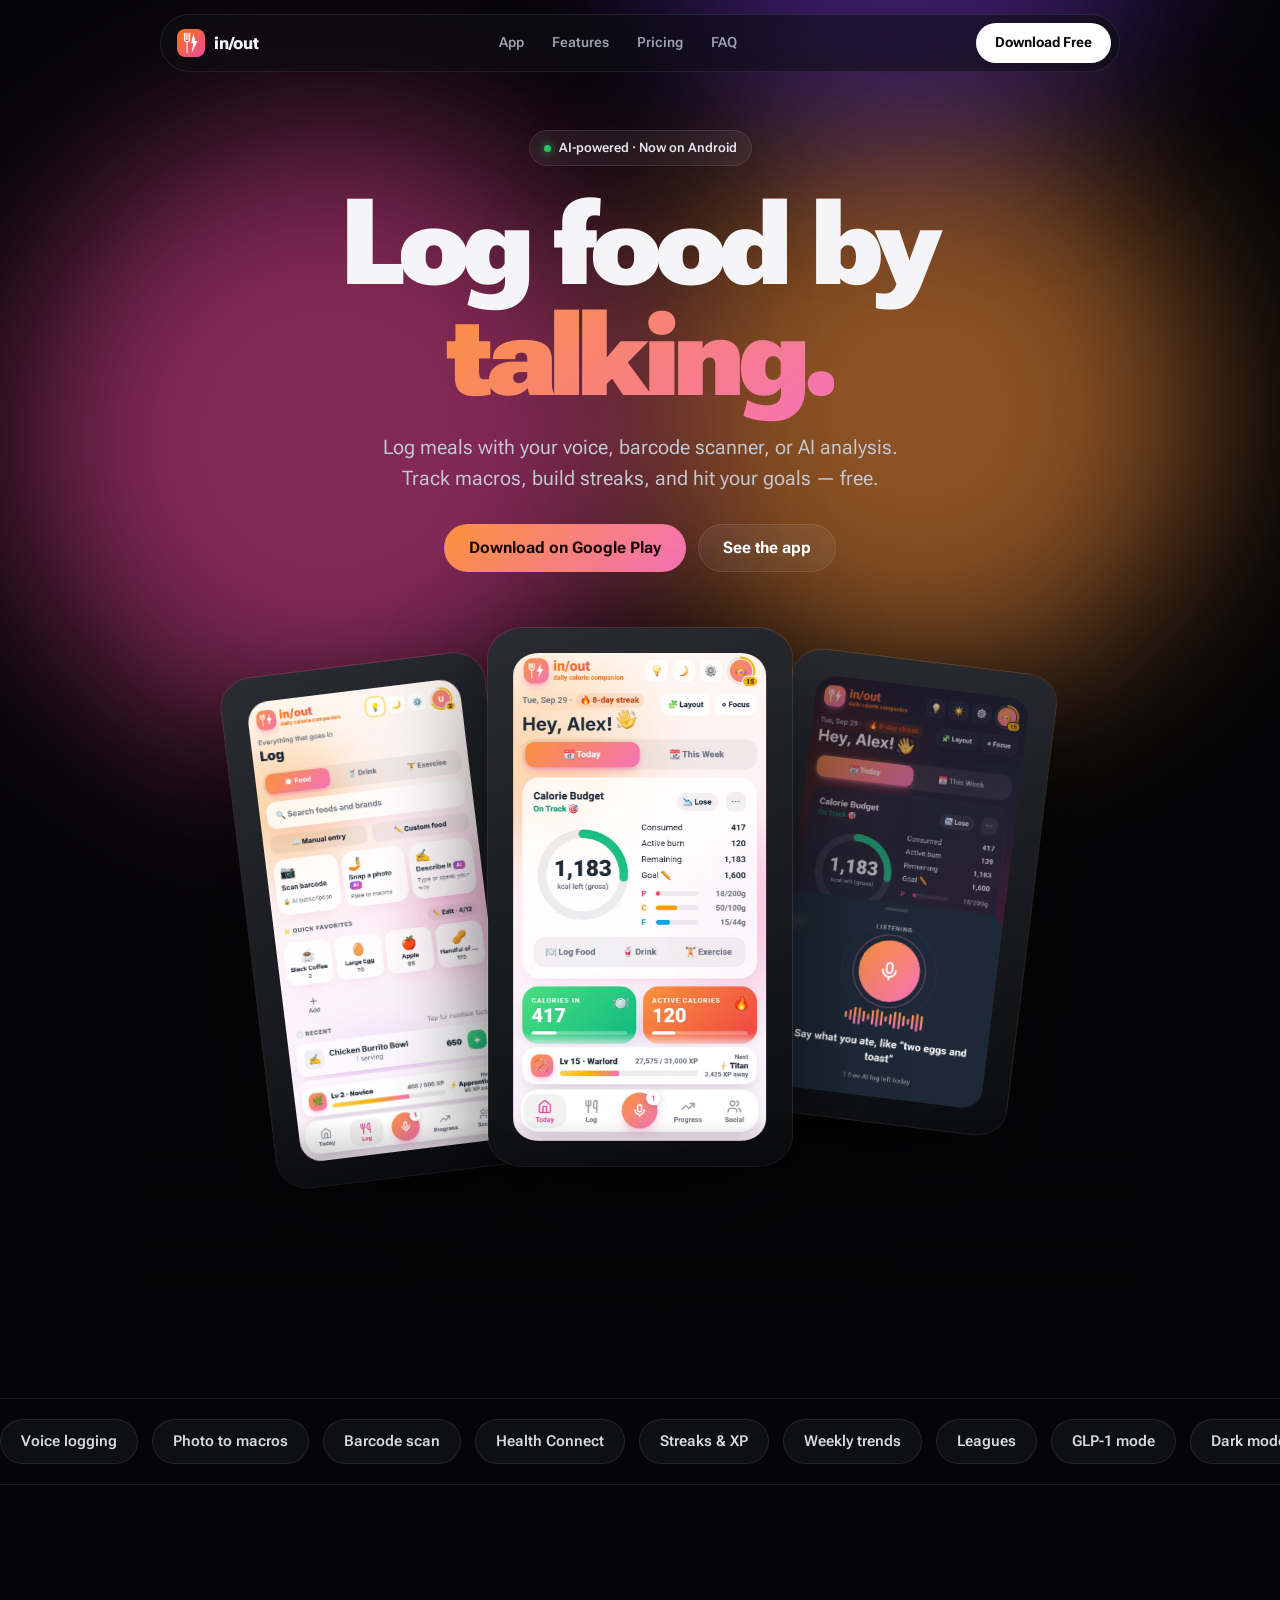
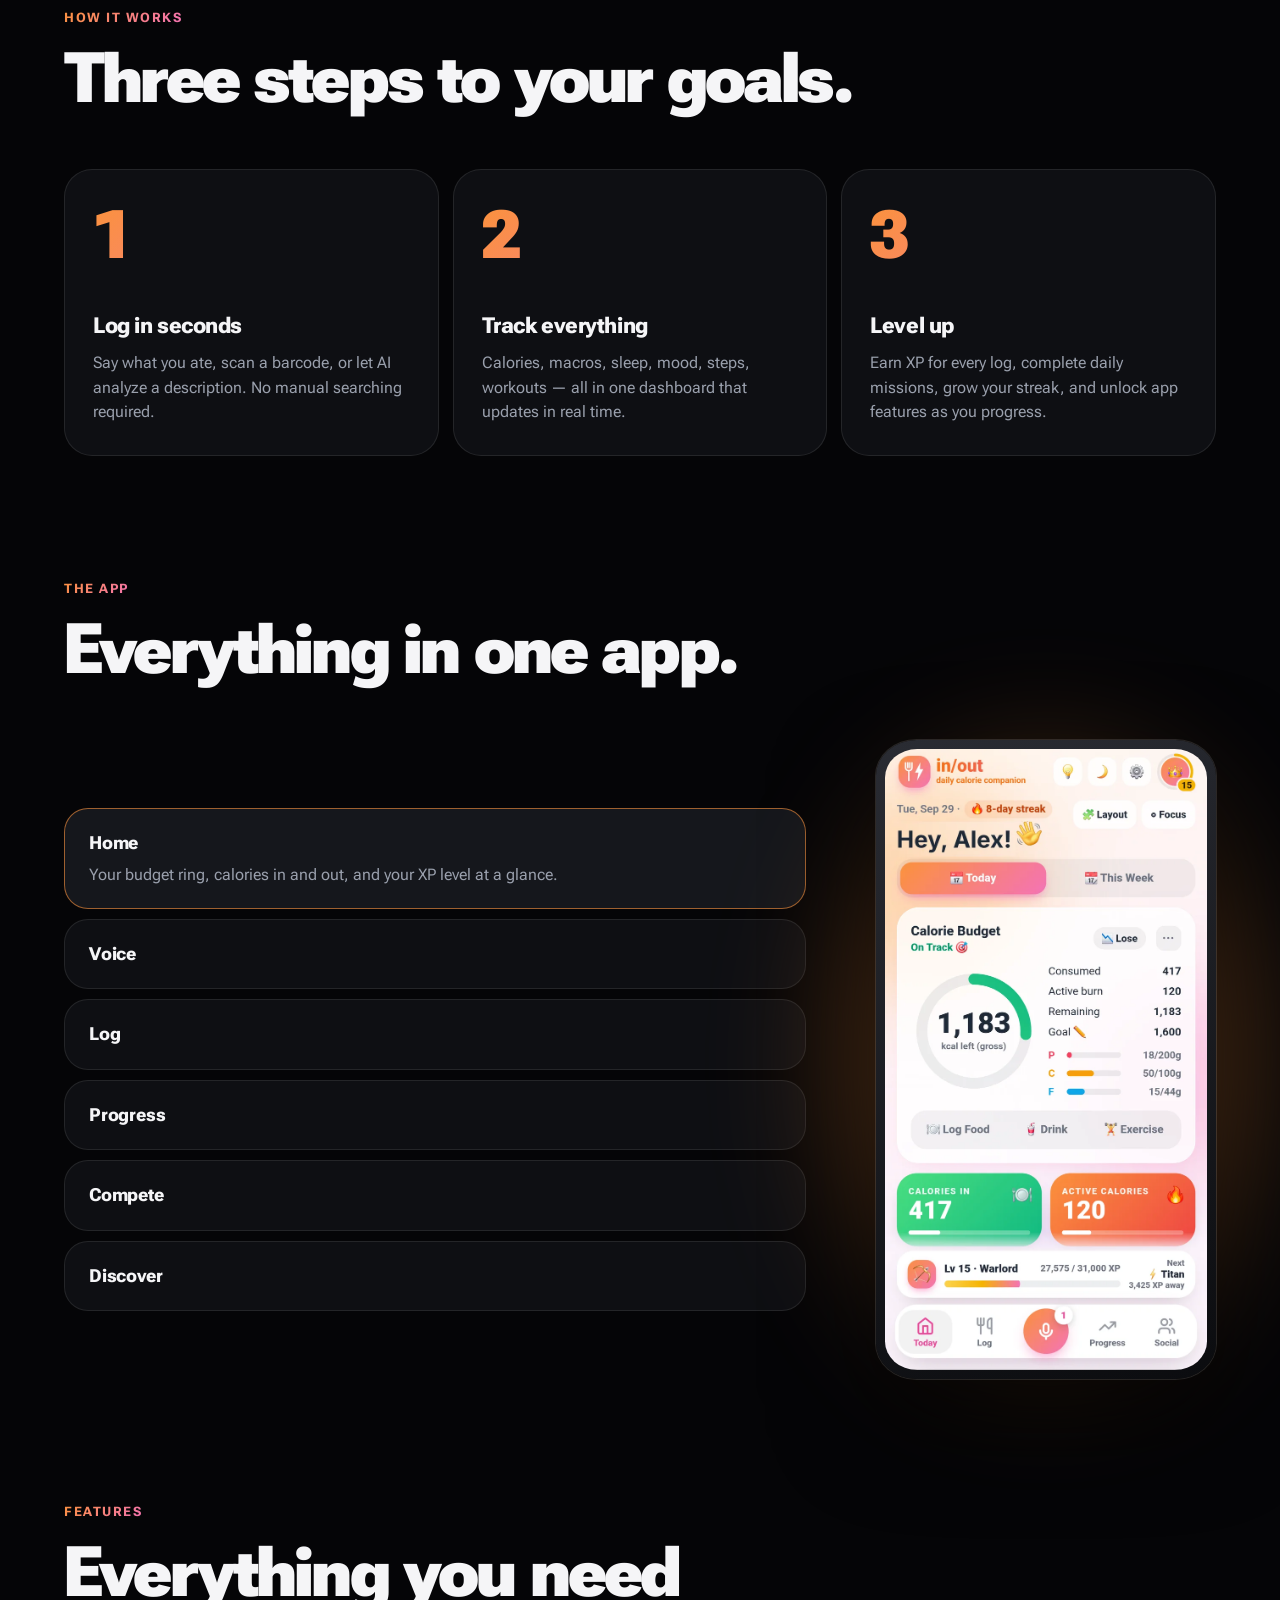
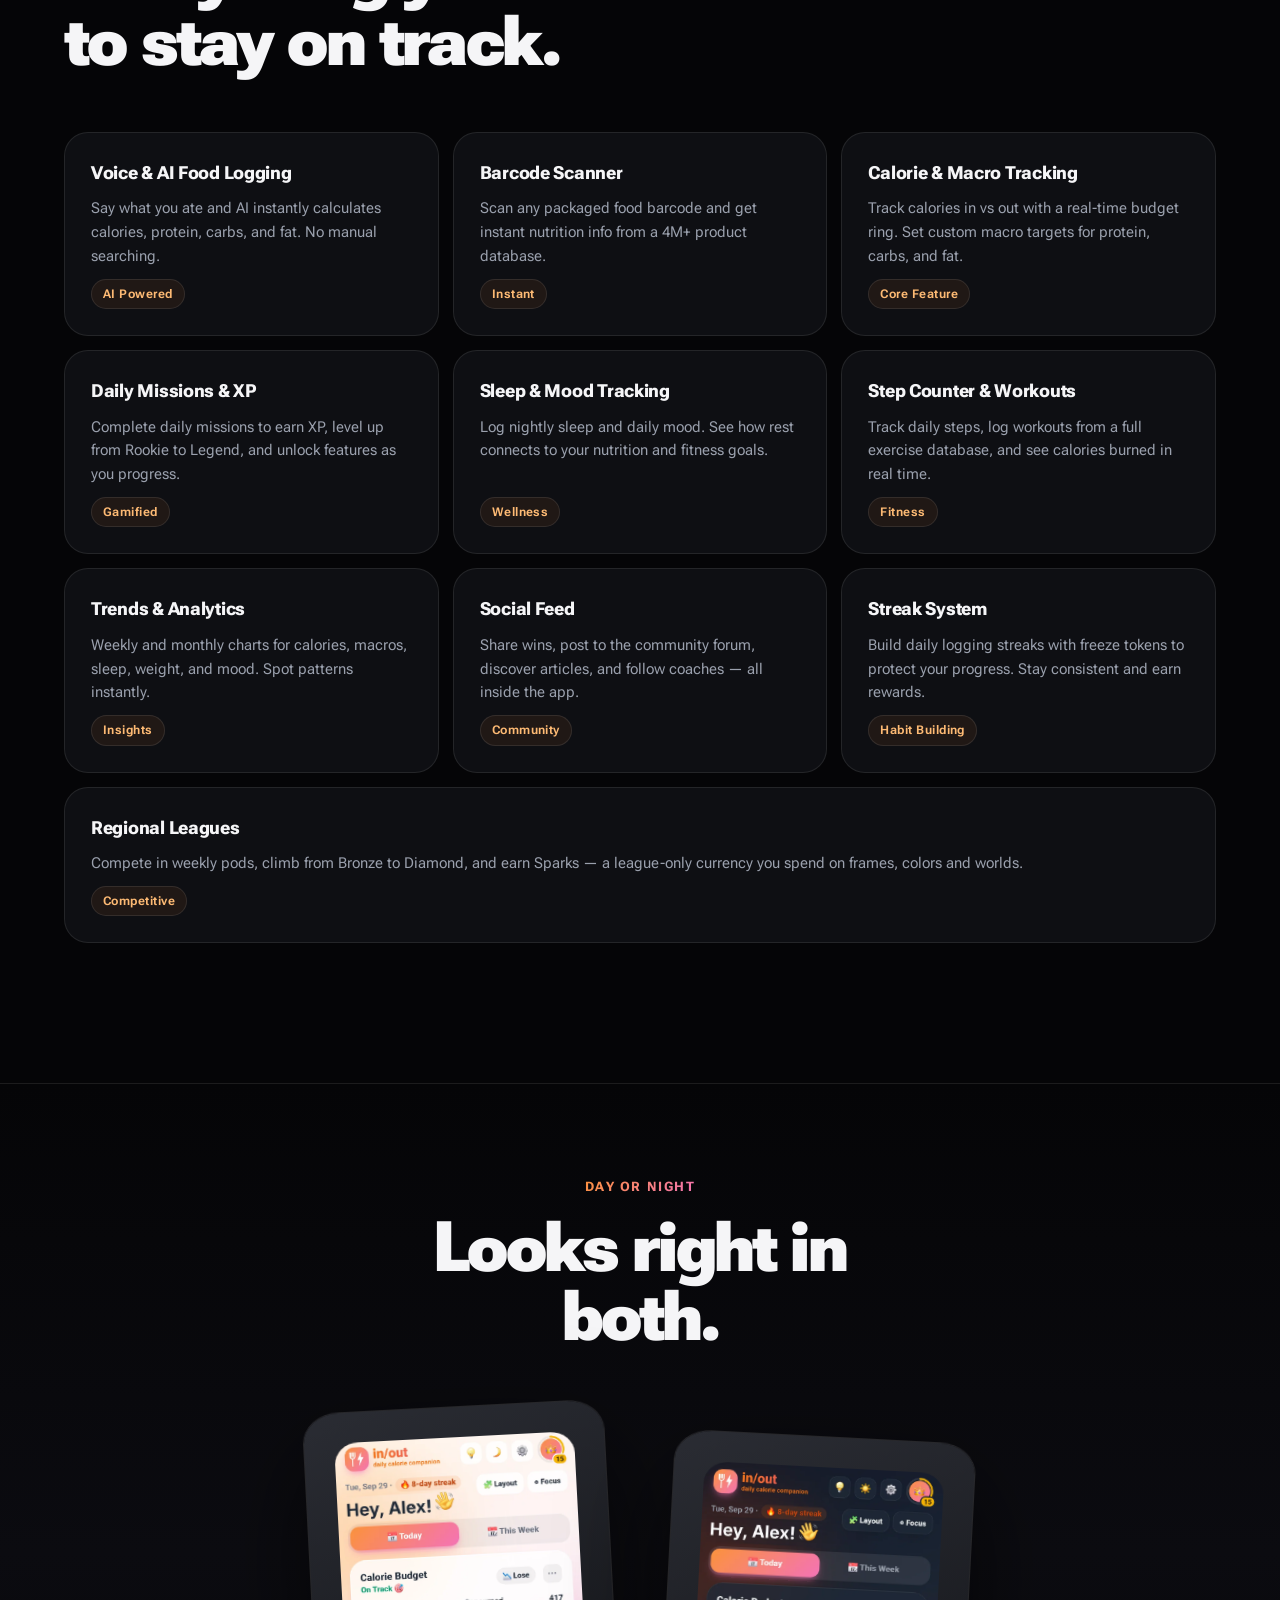
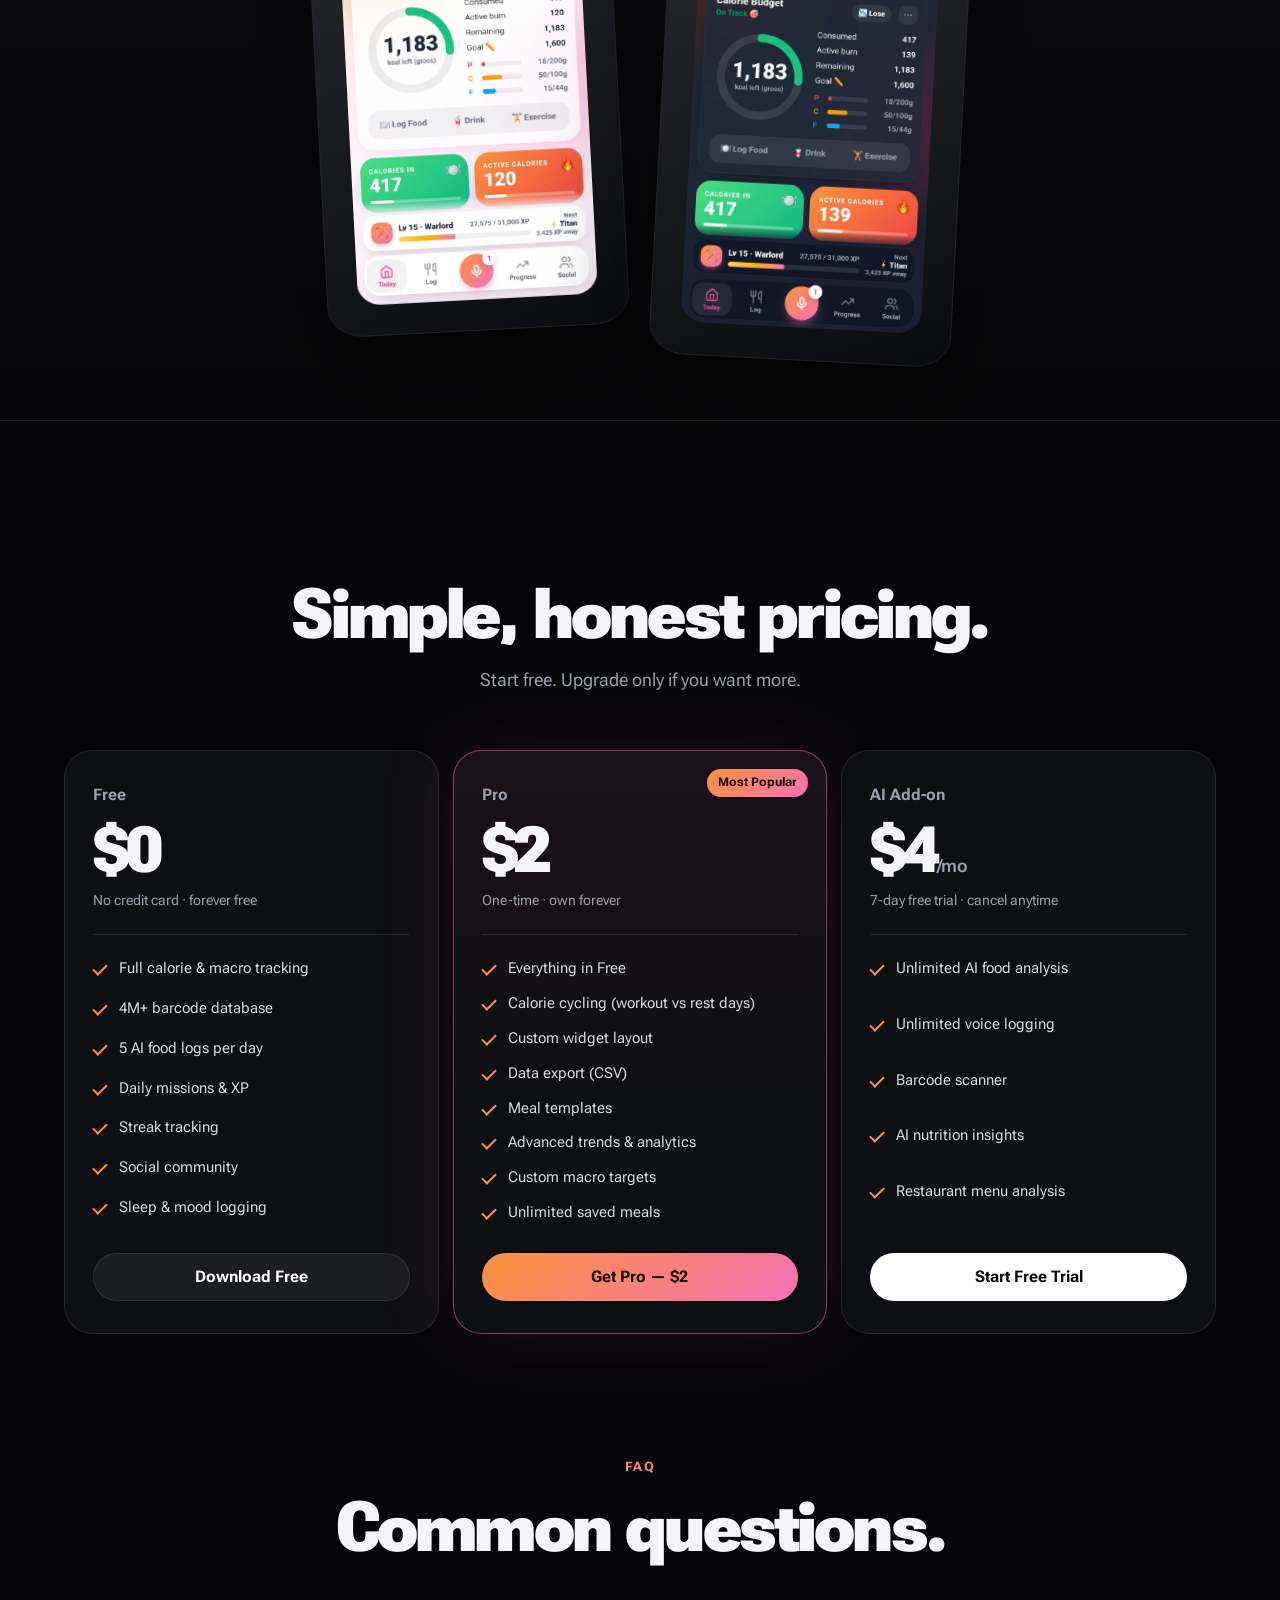
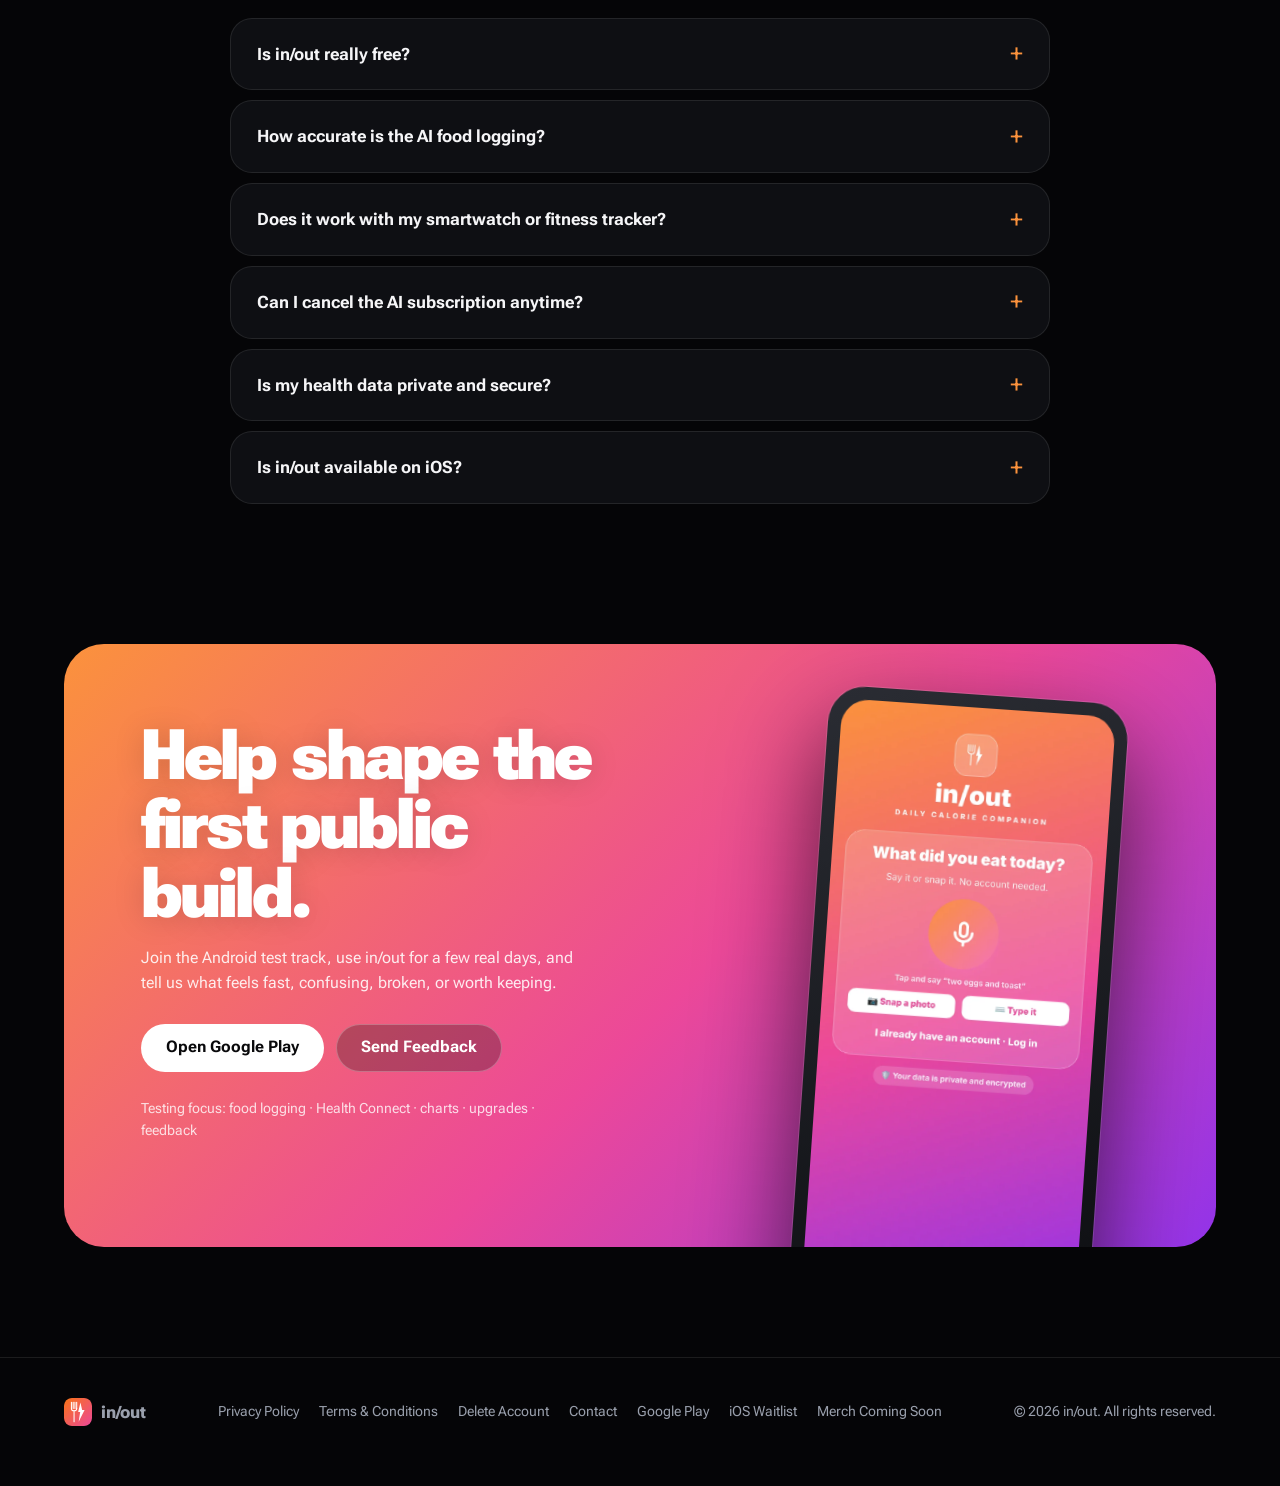
==== commit 1b7f934b: "Full redesign: dark cinematic landing page with real 3.0 app screenshots New hero with phone stage, " ====
--- a/index.html
+++ b/index.html
@@ -1,946 +1,368 @@
 <!DOCTYPE html>
-<html lang="en" data-theme="dark">
+<html lang="en">
 <head>
-  <meta charset="UTF-8" />
-  <meta name="viewport" content="width=device-width, initial-scale=1.0" />
+  <meta charset="UTF-8"/>
+  <meta name="viewport" content="width=device-width, initial-scale=1.0"/>
   <title>in/out — Daily Calorie Companion</title>
-  <meta name="description" content="Track calories, log meals with AI, build streaks, and hit your goals. Free on Android." />
-  <link rel="preconnect" href="https://fonts.googleapis.com" />
-  <link href="https://fonts.googleapis.com/css2?family=Inter:wght@400;500;600;700;900&display=swap" rel="stylesheet" />
+  <meta name="description" content="Track calories, log meals with your voice or AI, build streaks, and hit your goals. Free on Android."/>
+  <meta property="og:title" content="in/out — Daily Calorie Companion"/>
+  <meta property="og:description" content="Log food by talking. Calories in and out, streaks, and progress in one app. Free on Android."/>
+  <meta property="og:type" content="website"/>
+  <meta property="og:image" content="https://inoutcc.app/assets/og.png"/>
+  <meta name="twitter:card" content="summary_large_image"/>
+  <meta name="theme-color" content="#050507"/>
+  <link rel="icon" href="logo.svg" type="image/svg+xml"/>
+  <link rel="canonical" href="https://inoutcc.app/"/>
+  <link rel="preconnect" href="https://fonts.googleapis.com"/>
+  <link rel="preconnect" href="https://fonts.gstatic.com" crossorigin/>
+  <link href="https://fonts.googleapis.com/css2?family=Roboto+Flex:opsz,wght@8..144,400..1000&display=swap" rel="stylesheet"/>
   <style>
     *, *::before, *::after { box-sizing: border-box; margin: 0; padding: 0; }
-
     :root {
-      --orange: #f97316;
-      --pink: #ec4899;
-      --rose: #f43f5e;
-      --grad: linear-gradient(135deg, #f97316, #ec4899);
-      --bg: #ffffff;
-      --bg2: #f9f9f9;
-      --card: #f4f4f4;
-      --border: #e8e8e8;
-      --text: #1a1a1a;
-      --muted: #666666;
-      --shadow: 0 4px 24px rgba(0,0,0,0.06);
-      --nav-bg: rgba(255,255,255,0.88);
-      --toggle-bg: #e8e8e8;
-      --toggle-fg: #1a1a1a;
+      --bg: #050507; --surface: #0e0f13; --surface-2: #15171c;
+      --line: rgba(255,255,255,0.09); --text: #f5f5f7; --muted: #9aa0ad;
+      --orange: #fb923c; --pink: #f472b6; --violet: #9333ea; --green: #22c55e;
+      --grad: linear-gradient(135deg, #fb923c 0%, #f472b6 100%);
+      --radius: 28px;
     }
-    [data-theme="dark"] {
-      --bg: #0f0f0f;
-      --bg2: #141414;
-      --card: #1e1e1e;
-      --border: #2a2a2a;
-      --text: #f1f1f1;
-      --muted: #888888;
-      --shadow: 0 4px 24px rgba(0,0,0,0.3);
-      --nav-bg: rgba(15,15,15,0.88);
-      --toggle-bg: #2a2a2a;
-      --toggle-fg: #f1f1f1;
+    html { scroll-behavior: smooth; overflow-x: clip; scroll-padding-top: 90px; }
+    body { font-family: "Roboto Flex", -apple-system, BlinkMacSystemFont, "Segoe UI", sans-serif; background: var(--bg); color: var(--text); line-height: 1.55; -webkit-font-smoothing: antialiased; }
+    a { color: inherit; text-decoration: none; }
+    img { display: block; max-width: 100%; }
+    .shell { max-width: 1200px; margin: 0 auto; padding: 0 24px; }
+
+    /* NAV */
+    .nav { position: fixed; top: 14px; left: 50%; transform: translateX(-50%); z-index: 50; width: min(960px, calc(100% - 24px)); display: flex; align-items: center; justify-content: space-between; gap: 12px; padding: 8px 8px 8px 16px; border: 1px solid var(--line); border-radius: 999px; background: rgba(14,15,19,0.62); backdrop-filter: blur(18px) saturate(1.4); -webkit-backdrop-filter: blur(18px) saturate(1.4); }
+    .brand { display: flex; align-items: center; gap: 9px; font-weight: 800; font-size: 1.05rem; letter-spacing: -0.01em; }
+    .brand img { width: 28px; height: 28px; border-radius: 8px; }
+    .nav-links { display: flex; gap: 4px; color: var(--muted); font-size: 0.88rem; font-weight: 600; }
+    .nav-links a { padding: 8px 12px; border-radius: 999px; transition: color .2s, background .2s; }
+    .nav-links a:hover { color: #fff; background: rgba(255,255,255,0.07); }
+
+    .btn { display: inline-flex; align-items: center; justify-content: center; gap: 8px; min-height: 48px; padding: 0 24px; border-radius: 999px; font-weight: 700; font-size: 0.98rem; border: 1px solid transparent; transition: transform .2s, box-shadow .2s, background .2s; cursor: pointer; }
+    .btn:hover { transform: translateY(-2px); }
+    .btn-primary { background: #fff; color: #09090b; }
+    .btn-primary:hover { box-shadow: 0 10px 40px rgba(244,114,182,0.35); }
+    .btn-grad { background: var(--grad); color: #1a0a05; }
+    .btn-grad:hover { box-shadow: 0 10px 40px rgba(251,146,60,0.4); }
+    .btn-ghost { background: rgba(255,255,255,0.06); border-color: var(--line); color: #fff; }
+    .btn-ghost:hover { background: rgba(255,255,255,0.11); }
+    .btn-sm { min-height: 40px; padding: 0 18px; font-size: 0.88rem; }
+
+    /* HERO */
+    .hero { position: relative; min-height: 100svh; padding: 130px 0 70px; display: flex; flex-direction: column; align-items: center; text-align: center; overflow: hidden; }
+    .aurora { position: absolute; inset: 0; z-index: 0; pointer-events: none; }
+    .aurora i { position: absolute; border-radius: 50%; filter: blur(90px); opacity: .55; will-change: transform; }
+    .aurora i:nth-child(1) { width: 560px; height: 560px; background: #fb923c; left: -8%; top: 6%; animation: drift1 16s ease-in-out infinite alternate; }
+    .aurora i:nth-child(2) { width: 620px; height: 620px; background: #ec4899; right: -10%; top: 18%; animation: drift2 19s ease-in-out infinite alternate; }
+    .aurora i:nth-child(3) { width: 520px; height: 520px; background: #7c3aed; left: 30%; bottom: -18%; opacity: .45; animation: drift1 22s ease-in-out infinite alternate-reverse; }
+    @keyframes drift1 { to { transform: translate(90px, 60px) scale(1.12); } }
+    @keyframes drift2 { to { transform: translate(-100px, 40px) scale(0.92); } }
+    .hero::after { content: ""; position: absolute; inset: 0; z-index: 0; background: linear-gradient(180deg, rgba(5,5,7,0.2) 0%, rgba(5,5,7,0.55) 55%, var(--bg) 100%); pointer-events: none; }
+    .hero > * { position: relative; z-index: 1; }
+    .pill { display: inline-flex; align-items: center; gap: 8px; padding: 7px 14px; border: 1px solid var(--line); border-radius: 999px; background: rgba(255,255,255,0.06); font-size: 0.82rem; font-weight: 600; color: #e8e8ee; backdrop-filter: blur(10px); }
+    .pill b { width: 7px; height: 7px; border-radius: 50%; background: var(--green); box-shadow: 0 0 10px var(--green); }
+    h1 { font-size: clamp(3rem, 9.4vw, 8rem); line-height: 0.92; letter-spacing: -0.045em; font-weight: 800; margin: 22px 0 22px; max-width: 12ch; }
+    h1 em { font-style: normal; background: var(--grad); -webkit-background-clip: text; background-clip: text; color: transparent; }
+    .hero-sub { max-width: 560px; color: #c4c8d2; font-size: clamp(1.02rem, 2vw, 1.25rem); margin-bottom: 30px; }
+    .actions { display: flex; flex-wrap: wrap; justify-content: center; gap: 12px; }
+
+    .stage { position: relative; margin-top: 56px; width: min(980px, 100%); height: clamp(420px, 66vw, 700px); }
+    .phone { position: absolute; border-radius: 12% / 5.6%; padding: 2.6%; background: linear-gradient(160deg, #2a2c33, #0b0c0f); box-shadow: 0 0 0 1px rgba(255,255,255,0.12), 0 40px 100px rgba(0,0,0,0.65); will-change: transform; }
+    .phone img { width: 100%; height: auto; border-radius: 10% / 4.6%; }
+    .stage .phone { width: 31%; top: 0; left: 50%; }
+    .stage .p-mid { z-index: 3; transform: translateX(-50%); }
+    .stage .p-left { z-index: 2; width: 27%; transform: translateX(-148%) translateY(7%) rotate(-7deg); }
+    .stage .p-right { z-index: 2; width: 27%; transform: translateX(48%) translateY(7%) rotate(7deg); }
+    .stage .phone { animation: rise 1.1s cubic-bezier(.2,.8,.2,1) both; }
+    .stage .p-left { animation-delay: .15s; } .stage .p-right { animation-delay: .25s; }
+    @keyframes rise { from { opacity: 0; margin-top: 80px; } to { opacity: 1; margin-top: 0; } }
+    .stage::after { content: ""; position: absolute; left: 0; right: 0; bottom: -2px; height: 30%; z-index: 4; background: linear-gradient(180deg, transparent, var(--bg)); pointer-events: none; }
+
+    .marquee { border-block: 1px solid var(--line); overflow: hidden; padding: 20px 0; }
+    .track { display: flex; gap: 14px; width: max-content; animation: slide 38s linear infinite; }
+    .track span { white-space: nowrap; padding: 10px 20px; border: 1px solid var(--line); border-radius: 999px; color: #d6d9e2; font-weight: 600; font-size: 0.95rem; background: var(--surface); }
+    @keyframes slide { to { transform: translateX(-50%); } }
+
+    /* SECTIONS */
+    .section { padding-top: 120px; }
+    .kicker { font-size: 0.8rem; font-weight: 800; letter-spacing: 0.12em; text-transform: uppercase; background: var(--grad); -webkit-background-clip: text; background-clip: text; color: transparent; margin-bottom: 16px; display: inline-block; }
+    h2 { font-size: clamp(2.2rem, 5.6vw, 4.4rem); line-height: 0.98; letter-spacing: -0.04em; font-weight: 800; }
+    .lead { color: var(--muted); font-size: 1.1rem; max-width: 560px; margin-top: 18px; }
+    .center { text-align: center; } .center .lead { margin-inline: auto; }
+
+    /* STEPS */
+    .steps { display: grid; grid-template-columns: repeat(3, 1fr); gap: 14px; margin-top: 56px; }
+    .step { position: relative; border: 1px solid var(--line); background: var(--surface); border-radius: var(--radius); padding: 32px 28px 30px; overflow: hidden; }
+    .step .n { font-size: 4.2rem; font-weight: 800; letter-spacing: -0.05em; line-height: 1; background: var(--grad); -webkit-background-clip: text; background-clip: text; color: transparent; margin-bottom: 40px; }
+    .step h3 { font-size: 1.35rem; font-weight: 800; letter-spacing: -0.02em; margin-bottom: 8px; }
+    .step p { color: var(--muted); }
+
+    /* APP PREVIEW */
+    .preview { display: grid; grid-template-columns: 1fr auto; gap: 70px; align-items: center; margin-top: 56px; }
+    .tabs { display: flex; flex-direction: column; gap: 10px; }
+    .tab { text-align: left; border: 1px solid var(--line); background: var(--surface); color: var(--text); font: inherit; border-radius: 24px; padding: 20px 24px; cursor: pointer; transition: background .25s, border-color .25s; }
+    .tab strong { display: block; font-size: 1.15rem; font-weight: 800; letter-spacing: -0.01em; }
+    .tab span { display: none; color: var(--muted); font-size: 0.98rem; margin-top: 6px; }
+    .tab:hover { border-color: rgba(255,255,255,0.22); }
+    .tab[aria-selected="true"] { background: var(--surface-2); border-color: rgba(251,146,60,0.6); }
+    .tab[aria-selected="true"] span { display: block; }
+    .viewer { position: relative; width: min(340px, 78vw); }
+    .viewer::before { content: ""; position: absolute; inset: 8% 0; border-radius: 50%; filter: blur(80px); opacity: .5; background: var(--glow, #fb923c); transition: background .5s; }
+    .viewer .phone { position: relative; width: 100%; }
+    .viewer .phone img { transition: opacity .35s; }
+    .viewer .phone img.swap { opacity: 0; }
+
+    /* FEATURES */
+    .features { display: grid; grid-template-columns: repeat(3, 1fr); gap: 14px; margin-top: 56px; }
+    .fcard { border: 1px solid var(--line); background: var(--surface); border-radius: 24px; padding: 26px; display: flex; flex-direction: column; gap: 10px; transition: border-color .3s, transform .3s; }
+    .fcard:hover { border-color: rgba(255,255,255,0.22); transform: translateY(-3px); }
+    .fcard h3 { font-size: 1.15rem; font-weight: 800; letter-spacing: -0.015em; }
+    .fcard p { color: var(--muted); font-size: 0.96rem; flex: 1; }
+    .tag { align-self: flex-start; font-size: 0.74rem; font-weight: 700; letter-spacing: 0.04em; padding: 5px 11px; border-radius: 999px; border: 1px solid var(--line); color: #fdba74; background: rgba(251,146,60,0.08); }
+
+    /* THEME */
+    .theme { margin-top: 140px; padding: 90px 0; background: linear-gradient(180deg, var(--bg), #0b0b10 50%, var(--bg)); text-align: center; border-block: 1px solid var(--line); overflow: hidden; }
+    .theme h2 { max-width: 14ch; margin: 0 auto 56px; }
+    .theme-pair { display: flex; justify-content: center; gap: clamp(14px, 4vw, 48px); }
+    .theme-pair .phone { position: relative; width: min(300px, 42vw); }
+    .theme-pair .phone:first-child { transform: rotate(-3deg); }
+    .theme-pair .phone:last-child { transform: rotate(3deg) translateY(30px); }
+
+    /* PRICING */
+    .pricing { display: grid; grid-template-columns: repeat(3, 1fr); gap: 14px; margin-top: 56px; align-items: stretch; }
+    .plan { position: relative; display: flex; flex-direction: column; border: 1px solid var(--line); background: var(--surface); border-radius: var(--radius); padding: 32px 28px; }
+    .plan.hot { background: linear-gradient(180deg, #1a1218, var(--surface) 60%); border-color: rgba(244,114,182,0.5); box-shadow: 0 0 80px rgba(244,114,182,0.12); }
+    .plan .badge { position: absolute; top: 18px; right: 18px; font-size: 0.72rem; font-weight: 800; padding: 5px 11px; border-radius: 999px; background: var(--grad); color: #1a0a05; }
+    .plan .name { font-weight: 700; color: var(--muted); }
+    .plan .price { font-size: 4rem; font-weight: 800; letter-spacing: -0.05em; line-height: 1.1; margin: 8px 0 4px; }
+    .plan .price small { font-size: 1.1rem; font-weight: 600; color: var(--muted); letter-spacing: 0; }
+    .plan .note { color: var(--muted); font-size: 0.9rem; padding-bottom: 22px; border-bottom: 1px solid var(--line); }
+    .plan ul { list-style: none; margin: 22px 0 28px; display: grid; gap: 11px; flex: 1; }
+    .plan li { position: relative; padding-left: 26px; color: #d6d9e2; font-size: 0.96rem; }
+    .plan li::before { content: ""; position: absolute; left: 0; top: 7px; width: 14px; height: 8px; border-left: 2px solid var(--orange); border-bottom: 2px solid var(--orange); transform: rotate(-45deg); }
+
+    /* FAQ */
+    .faq { max-width: 820px; margin: 56px auto 0; display: grid; gap: 10px; }
+    .faq details { border: 1px solid var(--line); background: var(--surface); border-radius: 22px; padding: 0 26px; transition: border-color .25s; }
+    .faq details[open] { border-color: rgba(251,146,60,0.45); }
+    .faq summary { list-style: none; cursor: pointer; display: flex; justify-content: space-between; gap: 16px; align-items: center; padding: 22px 0; font-weight: 700; font-size: 1.08rem; }
+    .faq summary::-webkit-details-marker { display: none; }
+    .faq summary::after { content: "+"; font-size: 1.6rem; font-weight: 400; color: var(--orange); transition: transform .25s; line-height: 1; }
+    .faq details[open] summary::after { transform: rotate(45deg); }
+    .faq details p { color: var(--muted); padding-bottom: 22px; }
+
+    /* CTA */
+    .cta { margin: 140px auto 0; width: min(1152px, calc(100% - 32px)); border-radius: 40px; overflow: hidden; display: grid; grid-template-columns: 1.1fr 0.9fr; align-items: center; background: linear-gradient(135deg, #fb923c, #ec4899 55%, #9333ea); }
+    .cta-copy { padding: clamp(36px, 6vw, 80px); color: #fff; }
+    .cta-copy h2 { text-shadow: 0 2px 30px rgba(0,0,0,0.15); margin-bottom: 18px; }
+    .cta-copy p { color: rgba(255,255,255,0.88); max-width: 440px; margin-bottom: 28px; }
+    .cta-copy .focus { margin-top: 26px; font-size: 0.9rem; color: rgba(255,255,255,0.8); }
+    .cta-art { align-self: end; display: flex; justify-content: center; padding-top: 50px; height: 100%; }
+    .cta-art .phone { position: relative; width: min(300px, 78%); margin-bottom: -22%; transform: rotate(4deg); }
+
+    footer { margin-top: 110px; padding: 40px 0 60px; border-top: 1px solid var(--line); color: var(--muted); font-size: 0.9rem; }
+    .foot { display: flex; justify-content: space-between; align-items: center; flex-wrap: wrap; gap: 18px; }
+    .foot nav { display: flex; flex-wrap: wrap; gap: 6px 20px; }
+    .foot a:hover { color: #fff; }
+
+    .sticky { display: none; }
+
+    .rv { opacity: 0; transform: translateY(36px); transition: opacity .9s cubic-bezier(.2,.8,.2,1), transform .9s cubic-bezier(.2,.8,.2,1); }
+    .rv.in { opacity: 1; transform: none; }
+    @media (prefers-reduced-motion: reduce) {
+      .aurora i, .track, .stage .phone { animation: none !important; }
+      .rv { opacity: 1; transform: none; transition: none; }
+      html { scroll-behavior: auto; }
     }
 
-    html { scroll-behavior: smooth; }
-    body { font-family: 'Inter', system-ui, sans-serif; background: var(--bg); color: var(--text); line-height: 1.6; transition: background .3s, color .3s; overflow-x: hidden; }
-
-    /* ── ANIMATED BACKGROUND BLOBS ── */
-    .blobs { position: fixed; inset: 0; z-index: 0; pointer-events: none; overflow: hidden; }
-    .blob { position: absolute; border-radius: 50%; filter: blur(80px); opacity: .12; animation: blobMove 18s ease-in-out infinite; }
-    [data-theme="dark"] .blob { opacity: .07; }
-    .blob1 { width: 600px; height: 600px; background: #f97316; top: -200px; left: -200px; animation-delay: 0s; }
-    .blob2 { width: 500px; height: 500px; background: #ec4899; top: 30%; right: -150px; animation-delay: -6s; }
-    .blob3 { width: 400px; height: 400px; background: #f43f5e; bottom: -100px; left: 30%; animation-delay: -12s; }
-    @keyframes blobMove {
-      0%, 100% { transform: translate(0, 0) scale(1); }
-      33% { transform: translate(40px, -30px) scale(1.05); }
-      66% { transform: translate(-20px, 40px) scale(0.97); }
+    @media (max-width: 900px) {
+      .steps, .pricing { grid-template-columns: 1fr; }
+      .features { grid-template-columns: 1fr 1fr; }
+      .preview { grid-template-columns: 1fr; justify-items: center; gap: 40px; }
+      .preview .tabs { width: 100%; flex-direction: row; flex-wrap: wrap; justify-content: center; order: 2; }
+      .tab { padding: 12px 18px; border-radius: 999px; }
+      .tab span { display: none !important; }
+      .tab strong { font-size: 0.95rem; }
+      .preview .caption { display: block; }
+      .cta { grid-template-columns: 1fr; text-align: center; }
+      .cta-copy p { margin-inline: auto; }
+      .cta-copy .actions { justify-content: center; }
     }
-
-    /* ── NAV ── */
-    nav { position: fixed; top: 0; left: 0; right: 0; z-index: 100; backdrop-filter: blur(14px); background: var(--nav-bg); border-bottom: 1px solid var(--border); transition: background .3s, border-color .3s; }
-    .nav-inner { max-width: 1100px; margin: 0 auto; padding: 0 24px; height: 64px; display: flex; align-items: center; justify-content: space-between; gap: 16px; }
-    .logo { display: flex; align-items: center; gap: 10px; text-decoration: none; }
-    .logo-icon { width: 38px; height: 38px; flex-shrink: 0; filter: drop-shadow(0 2px 8px rgba(249,115,22,.4)); }
-    .logo-text { font-weight: 900; font-size: 19px; background: var(--grad); -webkit-background-clip: text; -webkit-text-fill-color: transparent; }
-    .nav-right { display: flex; align-items: center; gap: 12px; }
-    .theme-toggle { width: 40px; height: 40px; border-radius: 50%; background: var(--toggle-bg); border: none; cursor: pointer; font-size: 18px; display: flex; align-items: center; justify-content: center; transition: background .2s, transform .2s; color: var(--toggle-fg); }
-    .theme-toggle:hover { transform: scale(1.1); }
-    .nav-cta { background: var(--grad); color: #fff; font-weight: 700; font-size: 14px; padding: 9px 22px; border-radius: 22px; text-decoration: none; transition: opacity .2s, transform .2s; box-shadow: 0 2px 14px rgba(249,115,22,.3); }
-    .nav-cta:hover { opacity: .88; transform: translateY(-1px); }
-
-    /* ── HERO ── */
-    .hero { position: relative; z-index: 1; padding: 140px 24px 80px; max-width: 1100px; margin: 0 auto; display: grid; grid-template-columns: 1fr 1fr; gap: 60px; align-items: center; }
-    @media (max-width: 768px) { .hero { grid-template-columns: 1fr; padding: 110px 24px 60px; text-align: center; } .hero-phone { display: none; } }
-    .hero-content {}
-    .hero-badge { display: inline-flex; align-items: center; gap: 6px; background: rgba(249,115,22,.1); color: var(--orange); font-size: 12px; font-weight: 700; letter-spacing: .08em; text-transform: uppercase; padding: 6px 14px; border-radius: 20px; border: 1px solid rgba(249,115,22,.25); margin-bottom: 24px; }
-    .hero h1 { font-size: clamp(2.4rem, 5vw, 3.6rem); font-weight: 900; line-height: 1.08; margin-bottom: 20px; position: relative; }
-    .hero h1 .grad-text { background: var(--grad); -webkit-background-clip: text; -webkit-text-fill-color: transparent; position: relative; display: inline-block; }
-    /* Sparkles */
-    .sparkle { position: absolute; pointer-events: none; font-size: 18px; animation: sparklePop 2.4s ease-in-out infinite; }
-    .sp1 { top: -18px; right: -24px; animation-delay: 0s; }
-    .sp2 { top: 50%; right: -36px; font-size: 12px; animation-delay: -.8s; }
-    .sp3 { bottom: -10px; right: -12px; font-size: 14px; animation-delay: -1.6s; }
-    @keyframes sparklePop { 0%,100% { opacity: .3; transform: scale(.8) rotate(0deg); } 50% { opacity: 1; transform: scale(1.2) rotate(20deg); } }
-    .hero p { font-size: 1.05rem; color: var(--muted); max-width: 460px; margin-bottom: 32px; }
-    .hero-buttons { display: flex; gap: 12px; flex-wrap: wrap; }
-    @media (max-width: 768px) { .hero-buttons { justify-content: center; } }
-    .btn-primary { display: inline-flex; align-items: center; gap: 10px; background: var(--grad); color: #fff; font-weight: 700; font-size: 15px; padding: 14px 26px; border-radius: 14px; text-decoration: none; transition: transform .2s, box-shadow .2s; box-shadow: 0 4px 20px rgba(249,115,22,.35); }
-    .btn-primary:hover { transform: translateY(-3px); box-shadow: 0 8px 28px rgba(249,115,22,.45); }
-    .btn-ghost { display: inline-flex; align-items: center; gap: 8px; color: var(--text); font-weight: 600; font-size: 15px; padding: 14px 22px; border-radius: 14px; text-decoration: none; border: 1.5px solid var(--border); transition: transform .2s, border-color .2s; }
-    .btn-ghost:hover { transform: translateY(-2px); border-color: var(--orange); }
-
-    /* Phone mockup */
-    .hero-phone { display: flex; justify-content: center; align-items: center; animation: phoneFloat 5s ease-in-out infinite; }
-    @keyframes phoneFloat { 0%,100% { transform: translateY(0); } 50% { transform: translateY(-16px); } }
-    .phone-frame { width: 240px; height: 480px; border-radius: 38px; background: var(--grad); padding: 3px; box-shadow: 0 30px 80px rgba(249,115,22,.25), 0 0 0 1px rgba(249,115,22,.2); }
-    .phone-screen { width: 100%; height: 100%; border-radius: 36px; background: #111; overflow: hidden; display: flex; flex-direction: column; min-height: 0; }
-    .phone-status { height: 28px; background: #1a1a1a; display: flex; align-items: center; justify-content: center; }
-    .phone-notch { width: 80px; height: 14px; background: #111; border-radius: 0 0 12px 12px; }
-    .phone-content { flex: 1; padding: 12px; display: flex; flex-direction: column; gap: 8px; }
-    .pc-greeting { font-size: 11px; font-weight: 900; color: #fff; }
-    .pc-ring-wrap { display: flex; justify-content: center; padding: 8px 0; }
-    .pc-ring { width: 80px; height: 80px; border-radius: 50%; background: conic-gradient(#f97316 0%, #ec4899 60%, #2a2a2a 60%); display: flex; align-items: center; justify-content: center; }
-    .pc-ring-inner { width: 62px; height: 62px; border-radius: 50%; background: #111; display: flex; flex-direction: column; align-items: center; justify-content: center; }
-    .pc-ring-inner span:first-child { font-size: 14px; font-weight: 900; color: #f97316; }
-    .pc-ring-inner span:last-child { font-size: 7px; color: #666; }
-    .pc-cards { display: flex; gap: 6px; }
-    .pc-card { flex: 1; background: #1e1e1e; border-radius: 10px; padding: 8px; }
-    .pc-card-label { font-size: 7px; color: #888; }
-    .pc-card-val { font-size: 13px; font-weight: 900; color: #fff; }
-    .pc-card-val.green { color: #34d399; }
-    .pc-card-val.orange { color: #f97316; }
-    .pc-log { background: #1e1e1e; border-radius: 10px; padding: 8px; }
-    .pc-log-row { display: flex; justify-content: space-between; align-items: center; }
-    .pc-log-row span:first-child { font-size: 8px; color: #ccc; }
-    .pc-log-row span:last-child { font-size: 8px; font-weight: 700; color: #34d399; }
-    .pc-xp { background: linear-gradient(135deg, rgba(249,115,22,.2), rgba(236,72,153,.2)); border-radius: 10px; padding: 8px; }
-    .pc-xp-row { display: flex; justify-content: space-between; align-items: center; margin-bottom: 4px; }
-    .pc-xp-row span { font-size: 8px; color: #ccc; }
-    .pc-xp-bar { height: 4px; background: #2a2a2a; border-radius: 2px; overflow: hidden; }
-    .pc-xp-fill { height: 100%; width: 40%; background: var(--grad); border-radius: 2px; }
-
-    /* Phone carousel */
-    .phone-carousel { position: relative; flex: 1; min-height: 0; overflow: hidden; }
-    .phone-slide { position: absolute; inset: 0; padding: 12px; display: flex; flex-direction: column; gap: 8px; opacity: 0; transform: translateX(28px); transition: opacity .55s ease, transform .55s ease; pointer-events: none; }
-    .phone-slide.active { opacity: 1; transform: translateX(0); pointer-events: auto; }
-    .phone-slide.exit { opacity: 0; transform: translateX(-28px); }
-    .ps-dot-row { position: absolute; bottom: 8px; left: 0; right: 0; display: flex; justify-content: center; gap: 5px; z-index: 10; }
-    .ps-dot { width: 6px; height: 6px; border-radius: 50%; background: #333; transition: background .3s; }
-    .ps-dot.active { background: var(--orange); }
-
-    /* ── SECTION BASE ── */
-    section { position: relative; z-index: 1; }
-    .container { max-width: 1100px; margin: 0 auto; padding: 0 24px; }
-    .section-pad { padding: 80px 0; }
-    .section-label { text-align: center; font-size: 11px; font-weight: 700; letter-spacing: .12em; text-transform: uppercase; color: var(--orange); margin-bottom: 10px; }
-    .section-title { text-align: center; font-size: clamp(1.8rem, 4vw, 2.5rem); font-weight: 900; margin-bottom: 16px; }
-    .section-sub { text-align: center; font-size: 1rem; color: var(--muted); max-width: 520px; margin: 0 auto 48px; }
-    .divider { width: 48px; height: 3px; background: var(--grad); border-radius: 2px; margin: 0 auto 48px; }
-
-    /* ── STATS ── */
-    .stats-bar { background: var(--bg2); border-top: 1px solid var(--border); border-bottom: 1px solid var(--border); }
-    .stats-inner { max-width: 1100px; margin: 0 auto; padding: 32px 24px; display: grid; grid-template-columns: repeat(4, 1fr); gap: 24px; }
-    @media (max-width: 600px) { .stats-inner { grid-template-columns: repeat(2, 1fr); } }
-    .stat { text-align: center; }
-    .stat-num { font-size: 2rem; font-weight: 900; background: var(--grad); -webkit-background-clip: text; -webkit-text-fill-color: transparent; }
-    .stat-label { font-size: 13px; color: var(--muted); margin-top: 2px; }
-
-    /* ── HOW IT WORKS ── */
-    .steps { display: grid; grid-template-columns: repeat(3, 1fr); gap: 32px; }
-    @media (max-width: 640px) { .steps { grid-template-columns: 1fr; } }
-    .step { text-align: center; padding: 32px 24px; background: var(--card); border: 1px solid var(--border); border-radius: 24px; transition: transform .25s; }
-    .step:hover { transform: translateY(-6px); }
-    .step-num { width: 48px; height: 48px; border-radius: 50%; background: var(--grad); color: #fff; font-weight: 900; font-size: 20px; display: flex; align-items: center; justify-content: center; margin: 0 auto 16px; box-shadow: 0 4px 16px rgba(249,115,22,.3); }
-    .step-icon { font-size: 2.2rem; margin-bottom: 12px; }
-    .step-title { font-weight: 800; font-size: 1.1rem; margin-bottom: 8px; }
-    .step-desc { font-size: 14px; color: var(--muted); }
-    .step-connector { display: none; }
-    @media (min-width: 641px) {
-      .steps-wrap { position: relative; }
-      .steps-wrap::before { content: ''; position: absolute; top: 80px; left: calc(33.3% - 16px); right: calc(33.3% - 16px); height: 2px; background: linear-gradient(90deg, #f97316, #ec4899); z-index: 0; opacity: .3; }
+    @media (max-width: 600px) {
+      .shell { padding: 0 16px; }
+      .nav-links { display: none; }
+      .hero { padding: 110px 16px 70px; }
+      .sticky .btn { white-space: nowrap; }
+      .stage { height: 460px; margin-top: 40px; }
+      .stage .phone { width: 52%; }
+      .stage .p-left, .stage .p-right { width: 44%; }
+      .stage .p-left { transform: translateX(-112%) translateY(8%) rotate(-7deg); }
+      .stage .p-right { transform: translateX(12%) translateY(8%) rotate(7deg); }
+      .section { padding-top: 90px; }
+      .features { grid-template-columns: 1fr; }
+      .actions .btn { flex: 1 1 200px; }
+      .sticky { display: flex; position: fixed; left: 12px; right: 12px; bottom: 12px; z-index: 60; align-items: center; justify-content: space-between; gap: 12px; padding: 10px 10px 10px 18px; border: 1px solid var(--line); border-radius: 999px; background: rgba(14,15,19,0.85); backdrop-filter: blur(18px); -webkit-backdrop-filter: blur(18px); font-weight: 700; font-size: 0.9rem; }
+      .sticky small { display: block; color: var(--muted); font-weight: 500; font-size: 0.75rem; }
+      footer { padding-bottom: 100px; }
+      .nav .btn { display: none; }
+      .nav { justify-content: center; }
     }
-
-    /* ── TAB PREVIEW ── */
-    .tabs-section { background: var(--bg2); border-top: 1px solid var(--border); border-bottom: 1px solid var(--border); }
-    .tab-nav { display: flex; gap: 8px; justify-content: center; flex-wrap: wrap; margin-bottom: 40px; }
-    .tab-btn { padding: 10px 20px; border-radius: 24px; border: 1.5px solid var(--border); background: var(--card); color: var(--muted); font-weight: 600; font-size: 14px; cursor: pointer; transition: all .2s; display: flex; align-items: center; gap: 6px; }
-    .tab-btn.active, .tab-btn:hover { background: var(--grad); color: #fff; border-color: transparent; box-shadow: 0 4px 14px rgba(249,115,22,.3); }
-    .tab-content { display: none; grid-template-columns: 1fr 1fr; gap: 40px; align-items: center; }
-    .tab-content.active { display: grid; }
-    @media (max-width: 640px) { .tab-content { grid-template-columns: 1fr; } .tab-content .tab-screen { display: none; } }
-    .tab-info h3 { font-size: 1.6rem; font-weight: 900; margin-bottom: 12px; }
-    .tab-info p { font-size: 15px; color: var(--muted); margin-bottom: 20px; line-height: 1.7; }
-    .tab-features { display: flex; flex-direction: column; gap: 10px; }
-    .tab-feat { display: flex; align-items: center; gap: 10px; font-size: 14px; }
-    .tab-feat::before { content: "✦"; color: var(--orange); font-size: 10px; flex-shrink: 0; }
-    .tab-screen { background: #111; border-radius: 28px; padding: 20px; min-height: 320px; display: flex; flex-direction: column; gap: 12px; box-shadow: var(--shadow); }
-    .ts-header { font-size: 13px; font-weight: 900; color: #fff; margin-bottom: 4px; }
-    .ts-card { background: #1e1e1e; border-radius: 14px; padding: 14px; }
-    .ts-card-title { font-size: 11px; font-weight: 700; color: #888; margin-bottom: 6px; }
-    .ts-bar { height: 8px; border-radius: 4px; background: #2a2a2a; margin-bottom: 6px; overflow: hidden; }
-    .ts-bar-fill { height: 100%; border-radius: 4px; background: var(--grad); }
-    .ts-row { display: flex; justify-content: space-between; align-items: center; }
-    .ts-label { font-size: 11px; color: #888; }
-    .ts-val { font-size: 12px; font-weight: 700; color: #fff; }
-    .ts-val.green { color: #34d399; }
-    .ts-val.orange { color: #f97316; }
-    .ts-chart { display: flex; align-items: flex-end; gap: 6px; height: 60px; }
-    .ts-bar-v { flex: 1; border-radius: 4px 4px 0 0; background: rgba(249,115,22,.4); transition: height .3s; }
-    .ts-bar-v.active { background: var(--grad); }
-    .ts-tag { display: inline-block; padding: 3px 8px; border-radius: 6px; font-size: 10px; font-weight: 700; background: rgba(249,115,22,.15); color: var(--orange); margin: 3px 2px 0; }
-    .ts-mission { display: flex; align-items: center; gap: 10px; padding: 8px 0; border-bottom: 1px solid #2a2a2a; }
-    .ts-mission:last-child { border-bottom: none; }
-    .ts-m-icon { font-size: 18px; }
-    .ts-m-info { flex: 1; }
-    .ts-m-name { font-size: 11px; font-weight: 700; color: #fff; }
-    .ts-m-prog { font-size: 10px; color: #888; }
-    .ts-m-xp { font-size: 11px; font-weight: 800; color: var(--orange); }
-    .ts-forum-post { background: #252525; border-radius: 10px; padding: 10px; margin-bottom: 6px; }
-    .ts-forum-user { font-size: 10px; font-weight: 700; color: var(--orange); margin-bottom: 3px; }
-    .ts-forum-text { font-size: 10px; color: #ccc; }
-
-    /* ── FEATURES ── */
-    .features-grid { display: grid; grid-template-columns: repeat(auto-fit, minmax(300px, 1fr)); gap: 20px; }
-    .feature-card { background: var(--card); border: 1px solid var(--border); border-radius: 20px; padding: 28px; transition: transform .25s, border-color .25s, box-shadow .25s; }
-    .feature-card:hover { transform: translateY(-5px); border-color: rgba(249,115,22,.35); box-shadow: 0 8px 32px rgba(249,115,22,.1); }
-    .feature-icon { font-size: 2rem; margin-bottom: 14px; }
-    .feature-title { font-size: 1rem; font-weight: 800; margin-bottom: 8px; }
-    .feature-desc { font-size: 14px; color: var(--muted); line-height: 1.65; }
-    .feature-tag { display: inline-block; margin-top: 12px; font-size: 11px; font-weight: 700; padding: 4px 10px; border-radius: 8px; background: rgba(249,115,22,.1); color: var(--orange); border: 1px solid rgba(249,115,22,.2); }
-
-    /* ── PRICING ── */
-    .pricing-grid { display: grid; grid-template-columns: repeat(auto-fit, minmax(280px, 1fr)); gap: 20px; max-width: 960px; margin: 0 auto; }
-    .pricing-card { background: var(--card); border: 1.5px solid var(--border); border-radius: 24px; padding: 32px; position: relative; transition: transform .25s; }
-    .pricing-card:hover { transform: translateY(-4px); }
-    .pricing-card.featured { border-color: var(--orange); background: rgba(249,115,22,.04); }
-    [data-theme="dark"] .pricing-card.featured { background: rgba(249,115,22,.07); }
-    .pricing-badge { position: absolute; top: -13px; left: 50%; transform: translateX(-50%); background: var(--grad); color: #fff; font-size: 11px; font-weight: 800; padding: 4px 16px; border-radius: 20px; white-space: nowrap; }
-    .pricing-plan { font-size: 12px; font-weight: 700; color: var(--muted); text-transform: uppercase; letter-spacing: .08em; margin-bottom: 6px; }
-    .pricing-price { font-size: 2.6rem; font-weight: 900; margin-bottom: 2px; }
-    .pricing-price sup { font-size: 1.2rem; font-weight: 700; vertical-align: super; }
-    .pricing-price sub { font-size: .9rem; font-weight: 500; color: var(--muted); }
-    .pricing-note { font-size: 13px; color: var(--muted); margin-bottom: 24px; }
-    .pricing-features { list-style: none; margin-bottom: 28px; display: flex; flex-direction: column; gap: 10px; }
-    .pricing-features li { font-size: 14px; display: flex; align-items: flex-start; gap: 8px; }
-    .pricing-features li::before { content: "✓"; color: var(--orange); font-weight: 900; flex-shrink: 0; margin-top: 1px; }
-    .pricing-btn { display: block; text-align: center; font-weight: 700; font-size: 15px; padding: 13px; border-radius: 14px; text-decoration: none; transition: opacity .2s, transform .2s; }
-    .pricing-btn.solid { background: var(--grad); color: #fff; box-shadow: 0 4px 16px rgba(249,115,22,.3); }
-    .pricing-btn.solid:hover { opacity: .88; transform: translateY(-2px); }
-    .pricing-btn.outline { border: 1.5px solid var(--border); color: var(--text); }
-    .pricing-btn.outline:hover { border-color: var(--orange); transform: translateY(-2px); }
-
-    /* ── TESTIMONIALS ── */
-    .testimonials-grid { display: grid; grid-template-columns: repeat(auto-fit, minmax(280px, 1fr)); gap: 20px; }
-    .testi-card { background: var(--card); border: 1px solid var(--border); border-radius: 20px; padding: 24px; transition: transform .25s; }
-    .testi-card:hover { transform: translateY(-4px); }
-    .testi-stars { color: #f97316; font-size: 15px; margin-bottom: 12px; }
-    .testi-text { font-size: 14px; color: var(--muted); line-height: 1.7; margin-bottom: 16px; font-style: italic; }
-    .testi-author { display: flex; align-items: center; gap: 10px; }
-    .testi-avatar { width: 36px; height: 36px; border-radius: 50%; background: var(--grad); display: flex; align-items: center; justify-content: center; font-size: 15px; color: #fff; font-weight: 700; }
-    .testi-name { font-weight: 700; font-size: 14px; }
-    .testi-label { font-size: 12px; color: var(--muted); }
-
-    /* ── FAQ ── */
-    .faq-list { max-width: 720px; margin: 0 auto; display: flex; flex-direction: column; gap: 10px; }
-    .faq-item { background: var(--card); border: 1px solid var(--border); border-radius: 16px; overflow: hidden; transition: border-color .2s; }
-    .faq-item.open { border-color: rgba(249,115,22,.3); }
-    .faq-q { width: 100%; background: none; border: none; text-align: left; padding: 18px 20px; font-size: 15px; font-weight: 700; color: var(--text); cursor: pointer; display: flex; justify-content: space-between; align-items: center; gap: 12px; font-family: inherit; }
-    .faq-icon { font-size: 20px; color: var(--orange); transition: transform .25s; flex-shrink: 0; }
-    .faq-item.open .faq-icon { transform: rotate(45deg); }
-    .faq-a { max-height: 0; overflow: hidden; transition: max-height .3s ease, padding .3s; }
-    .faq-item.open .faq-a { max-height: 200px; }
-    .faq-a p { padding: 0 20px 18px; font-size: 14px; color: var(--muted); line-height: 1.7; }
-
-    /* ── EARLY ACCESS ── */
-    .early-access { position: relative; z-index: 1; overflow: hidden; }
-    .ea-inner { max-width: 1100px; margin: 0 auto; padding: 80px 24px; text-align: center; }
-    .ea-glow { position: absolute; inset: 0; background: linear-gradient(135deg, rgba(249,115,22,.12), rgba(236,72,153,.12)); pointer-events: none; }
-    .ea-label { display: inline-flex; align-items: center; gap: 6px; background: rgba(249,115,22,.12); color: var(--orange); font-size: 11px; font-weight: 700; letter-spacing: .1em; text-transform: uppercase; padding: 6px 16px; border-radius: 20px; border: 1px solid rgba(249,115,22,.3); margin-bottom: 24px; }
-    .ea-title { font-size: clamp(2rem, 5vw, 3rem); font-weight: 900; line-height: 1.1; margin-bottom: 16px; }
-    .ea-title span { background: var(--grad); -webkit-background-clip: text; -webkit-text-fill-color: transparent; }
-    .ea-sub { font-size: 1.05rem; color: var(--muted); max-width: 500px; margin: 0 auto 36px; }
-    .ea-buttons { display: flex; gap: 14px; justify-content: center; flex-wrap: wrap; }
-    .ea-badge-row { display: flex; align-items: center; justify-content: center; gap: 10px; margin-top: 24px; }
-    .ea-badge-img { width: 52px; height: 52px; border-radius: 50%; box-shadow: 0 4px 16px rgba(249,115,22,.35); }
-    .ea-badge-text { font-size: 13px; color: var(--muted); text-align: left; line-height: 1.4; }
-    .ea-badge-text strong { color: var(--text); display: block; }
-
-    /* ── FOOTER ── */
-    footer { border-top: 1px solid var(--border); padding: 40px 24px; position: relative; z-index: 1; }
-    .footer-inner { max-width: 1100px; margin: 0 auto; display: flex; justify-content: space-between; align-items: center; flex-wrap: wrap; gap: 16px; }
-    .footer-links { display: flex; gap: 20px; flex-wrap: wrap; }
-    .footer-links a { color: var(--muted); text-decoration: none; font-size: 14px; transition: color .2s; }
-    .footer-links a:hover { color: var(--text); }
-    .footer-copy { font-size: 13px; color: var(--muted); }
-
-    /* ── MOBILE STICKY BANNER ── */
-    .sticky-banner { display: none; }
-    @media (max-width: 768px) {
-      .sticky-banner { display: flex; align-items: center; justify-content: space-between; position: fixed; bottom: 0; left: 0; right: 0; z-index: 200; background: var(--bg); border-top: 1px solid var(--border); padding: 12px 20px; gap: 12px; backdrop-filter: blur(10px); }
-      .sb-text { font-size: 13px; font-weight: 700; }
-      .sb-text span { font-size: 11px; color: var(--muted); display: block; font-weight: 400; }
-      .sb-btn { background: var(--grad); color: #fff; font-weight: 700; font-size: 13px; padding: 10px 18px; border-radius: 12px; text-decoration: none; white-space: nowrap; }
-      body { padding-bottom: 72px; }
-    }
-
-    /* ── SCROLL FADE ── */
-    .fade-in { opacity: 0; transform: translateY(24px); transition: opacity .6s ease, transform .6s ease; }
-    .fade-in.visible { opacity: 1; transform: translateY(0); }
   </style>
 </head>
 <body>
-
-  <!-- Animated blobs -->
-  <div class="blobs">
-    <div class="blob blob1"></div>
-    <div class="blob blob2"></div>
-    <div class="blob blob3"></div>
+  <nav class="nav" aria-label="Primary">
+    <a class="brand" href="/" aria-label="in/out home"><img src="logo.svg" alt=""/>in/out</a>
+    <div class="nav-links">
+      <a href="#preview">App</a>
+      <a href="#features">Features</a>
+      <a href="#pricing">Pricing</a>
+      <a href="#faq">FAQ</a>
+    </div>
+    <a class="btn btn-primary btn-sm" href="https://play.google.com/store/apps/details?id=co.inoutapp.android">Download Free</a>
+  </nav>
+
+  <header class="hero">
+    <div class="aurora" aria-hidden="true"><i></i><i></i><i></i></div>
+    <span class="pill"><b></b>AI-powered · Now on Android</span>
+    <h1>Log food by <em>talking.</em></h1>
+    <p class="hero-sub">Log meals with your voice, barcode scanner, or AI analysis. Track macros, build streaks, and hit your goals — free.</p>
+    <div class="actions">
+      <a class="btn btn-grad" href="https://play.google.com/store/apps/details?id=co.inoutapp.android">Download on Google Play</a>
+      <a class="btn btn-ghost" href="#preview">See the app</a>
+    </div>
+    <div class="stage" aria-label="in/out app screenshots">
+      <div class="phone p-left"><img src="assets/app/log.webp" width="760" height="1465" alt="in/out Log screen with barcode, photo and describe-it options"/></div>
+      <div class="phone p-mid"><img src="assets/app/home.webp" width="760" height="1465" alt="in/out home screen showing the calorie budget ring"/></div>
+      <div class="phone p-right"><img src="assets/app/voice.webp" width="760" height="1465" alt="in/out voice logging sheet listening"/></div>
+    </div>
+  </header>
+
+  <div class="marquee" aria-hidden="true">
+    <div class="track">
+      <span>Voice logging</span><span>Photo to macros</span><span>Barcode scan</span><span>Health Connect</span><span>Streaks &amp; XP</span><span>Weekly trends</span><span>Leagues</span><span>GLP-1 mode</span><span>Dark mode</span><span>No account needed</span>
+      <span>Voice logging</span><span>Photo to macros</span><span>Barcode scan</span><span>Health Connect</span><span>Streaks &amp; XP</span><span>Weekly trends</span><span>Leagues</span><span>GLP-1 mode</span><span>Dark mode</span><span>No account needed</span>
+    </div>
   </div>
 
-  <!-- NAV -->
-  <nav>
-    <div class="nav-inner">
-      <a href="/" class="logo">
-        <div class="logo-icon"><img src="logo.svg" alt="in/out" style="width:100%;height:100%;display:block;" /></div>
-        <span class="logo-text">in/out</span>
-      </a>
-      <div class="nav-right">
-        <button class="theme-toggle" id="themeToggle" aria-label="Toggle dark mode">☀️</button>
-        <a href="https://play.google.com/store/apps/details?id=co.inoutapp.android" class="nav-cta">Download Free</a>
-      </div>
-    </div>
-  </nav>
-
-  <!-- HERO -->
-  <section>
-    <div class="hero">
-      <div class="hero-content">
-        <div class="hero-badge">🤖 AI-Powered · Now on Android</div>
-        <h1>Your daily calorie<br /><span class="grad-text">companion<span class="sparkle sp1">✦</span><span class="sparkle sp2">✦</span><span class="sparkle sp3">✦</span></span></h1>
-        <p>Log meals with your voice, barcode scanner, or AI analysis. Track macros, build streaks, and hit your goals — free.</p>
-        <div class="hero-buttons">
-          <a href="https://play.google.com/store/apps/details?id=co.inoutapp.android" class="btn-primary">
-            <svg width="20" height="20" viewBox="0 0 24 24" fill="white"><path d="M3 20.5v-17c0-.83 1.01-1.28 1.6-.7l14 8.5c.53.32.53 1.08 0 1.4l-14 8.5c-.59.58-1.6.13-1.6-.7z"/></svg>
-            Download on Google Play
-          </a>
-          <a href="#features" class="btn-ghost">See Features →</a>
+  <main>
+    <section class="section shell" id="how">
+      <p class="kicker rv">How it works</p>
+      <h2 class="rv">Three steps to your goals.</h2>
+      <div class="steps">
+        <div class="step rv"><div class="n">1</div><h3>Log in seconds</h3><p>Say what you ate, scan a barcode, or let AI analyze a description. No manual searching required.</p></div>
+        <div class="step rv"><div class="n">2</div><h3>Track everything</h3><p>Calories, macros, sleep, mood, steps, workouts — all in one dashboard that updates in real time.</p></div>
+        <div class="step rv"><div class="n">3</div><h3>Level up</h3><p>Earn XP for every log, complete daily missions, grow your streak, and unlock app features as you progress.</p></div>
+      </div>
+    </section>
+
+    <section class="section shell" id="preview">
+      <p class="kicker rv">The app</p>
+      <h2 class="rv">Everything in one app.</h2>
+      <div class="preview rv">
+        <div class="tabs" role="tablist" aria-label="App screens">
+          <button class="tab" role="tab" aria-selected="true" data-img="home" data-glow="#fb923c" data-alt="Home screen with calorie budget ring, calories in and active burn"><strong>Home</strong><span>Your budget ring, calories in and out, and your XP level at a glance.</span></button>
+          <button class="tab" role="tab" aria-selected="false" data-img="voice" data-glow="#f472b6" data-alt="Voice logging sheet listening"><strong>Voice</strong><span>Say “two eggs and toast.” One tap, one sentence, logged.</span></button>
+          <button class="tab" role="tab" aria-selected="false" data-img="log" data-glow="#fb923c" data-alt="Log screen with scan barcode, snap a photo and describe it"><strong>Log</strong><span>Describe it, snap it, scan it, or search. Favorites and recents are one tap away.</span></button>
+          <button class="tab" role="tab" aria-selected="false" data-img="progress" data-glow="#22c55e" data-alt="Progress screen with weekly calories chart"><strong>Progress</strong><span>Calories in versus out by week, month and year. Tap a day for its numbers.</span></button>
+          <button class="tab" role="tab" aria-selected="false" data-img="compete" data-glow="#38bdf8" data-alt="Platinum League card with rank and promotion zone"><strong>Compete</strong><span>Climb leagues, earn XP, and keep your streak alive.</span></button>
+          <button class="tab" role="tab" aria-selected="false" data-img="discover" data-glow="#f472b6" data-alt="Discover tab with short nutrition articles"><strong>Discover</strong><span>Short reads on nutrition and fitness, right inside the app.</span></button>
         </div>
-      </div>
-      <div class="hero-phone">
-        <div class="phone-frame">
-          <div class="phone-screen">
-            <div class="phone-status"><div class="phone-notch"></div></div>
-            <div class="phone-carousel" id="phoneCarousel">
-
-              <!-- Screen 1: Home -->
-              <div class="phone-slide active" data-screen="0">
-                <div style="font-size:11px;font-weight:900;color:#fff;margin-bottom:2px">Good morning! 🌅</div>
-                <div style="font-size:9px;color:#888;margin-bottom:6px">Thursday · 1,600 kcal goal</div>
-                <div class="pc-ring-wrap" style="padding:4px 0">
-                  <div class="pc-ring"><div class="pc-ring-inner"><span>1,420</span><span>kcal left</span></div></div>
-                </div>
-                <div class="pc-cards" style="gap:5px">
-                  <div class="pc-card" style="padding:6px"><div class="pc-card-label">Consumed</div><div class="pc-card-val orange" style="font-size:14px">580</div></div>
-                  <div class="pc-card" style="padding:6px"><div class="pc-card-label">Burned</div><div class="pc-card-val green" style="font-size:14px">320</div></div>
-                  <div class="pc-card" style="padding:6px"><div class="pc-card-label">Streak</div><div class="pc-card-val" style="font-size:14px">🔥12</div></div>
-                </div>
-                <div style="background:#1e1e1e;border-radius:12px;padding:8px">
-                  <div style="font-size:9px;font-weight:700;color:#888;margin-bottom:5px">TODAY'S LOG</div>
-                  <div class="pc-log-row"><span style="font-size:9px;color:#ccc">🥗 Chicken Salad</span><span style="font-size:9px;color:#34d399;font-weight:700">420 kcal</span></div>
-                  <div class="pc-log-row" style="margin-top:5px"><span style="font-size:9px;color:#ccc">☕ Black Coffee</span><span style="font-size:9px;color:#34d399;font-weight:700">2 kcal</span></div>
-                  <div class="pc-log-row" style="margin-top:5px"><span style="font-size:9px;color:#ccc">🍌 Banana</span><span style="font-size:9px;color:#34d399;font-weight:700">89 kcal</span></div>
-                  <div class="pc-log-row" style="margin-top:5px"><span style="font-size:9px;color:#ccc">💪 Chest workout</span><span style="font-size:9px;color:#f97316;font-weight:700">−320 kcal</span></div>
-                </div>
-                <div style="background:linear-gradient(135deg,rgba(249,115,22,.15),rgba(236,72,153,.15));border:1px solid rgba(249,115,22,.2);border-radius:12px;padding:8px">
-                  <div style="display:flex;justify-content:space-between;align-items:center;margin-bottom:4px">
-                    <span style="font-size:9px;font-weight:700;color:#fff">Lvl 3 · Explorer</span>
-                    <span style="font-size:9px;color:#f97316;font-weight:700">+80 XP today</span>
-                  </div>
-                  <div style="height:5px;background:#2a2a2a;border-radius:3px;overflow:hidden"><div style="height:100%;width:40%;background:linear-gradient(90deg,#f97316,#ec4899);border-radius:3px"></div></div>
-                  <div style="font-size:8px;color:#888;margin-top:3px">160 / 400 XP to Lvl 4</div>
-                </div>
-              </div>
-
-              <!-- Screen 2: AI Logging -->
-              <div class="phone-slide" data-screen="1">
-                <div style="font-size:11px;font-weight:900;color:#fff;margin-bottom:6px">🤖 AI Food Log</div>
-                <div style="background:linear-gradient(135deg,rgba(249,115,22,.18),rgba(236,72,153,.18));border:1px solid rgba(249,115,22,.35);border-radius:12px;padding:10px;font-size:10px;color:#e0e0e0;font-style:italic;line-height:1.5">"Large bowl of pasta bolognese with garlic bread and a glass of red wine"</div>
-                <div style="background:#1e1e1e;border-radius:12px;padding:10px">
-                  <div style="font-size:9px;font-weight:700;color:#888;margin-bottom:6px">AI ANALYSIS</div>
-                  <div class="pc-log-row"><span style="font-size:10px;font-weight:800;color:#f97316">Calories</span><span style="font-size:12px;font-weight:900;color:#f97316">1,040 kcal</span></div>
-                  <div style="height:1px;background:#2a2a2a;margin:6px 0"></div>
-                  <div class="pc-log-row" style="margin-top:4px"><span style="font-size:9px;color:#ccc">Protein</span><span style="font-size:10px;font-weight:700;color:#60a5fa">38g</span></div>
-                  <div class="pc-log-row" style="margin-top:4px"><span style="font-size:9px;color:#ccc">Carbs</span><span style="font-size:10px;font-weight:700;color:#fbbf24">112g</span></div>
-                  <div class="pc-log-row" style="margin-top:4px"><span style="font-size:9px;color:#ccc">Fat</span><span style="font-size:10px;font-weight:700;color:#f87171">34g</span></div>
-                  <div class="pc-log-row" style="margin-top:4px"><span style="font-size:9px;color:#ccc">Fiber</span><span style="font-size:10px;font-weight:700;color:#34d399">6g</span></div>
-                </div>
-                <div style="background:#1e1e1e;border-radius:12px;padding:10px;display:flex;gap:6px;flex-wrap:wrap">
-                  <span style="font-size:9px;padding:3px 8px;background:rgba(249,115,22,.15);color:#f97316;border-radius:6px;font-weight:700">🎙️ Voice</span>
-                  <span style="font-size:9px;padding:3px 8px;background:rgba(249,115,22,.15);color:#f97316;border-radius:6px;font-weight:700">📷 Barcode</span>
-                  <span style="font-size:9px;padding:3px 8px;background:rgba(249,115,22,.15);color:#f97316;border-radius:6px;font-weight:700">✏️ Manual</span>
-                  <span style="font-size:9px;padding:3px 8px;background:rgba(249,115,22,.15);color:#f97316;border-radius:6px;font-weight:700">🍔 Restaurant</span>
-                </div>
-                <div style="background:linear-gradient(135deg,#f97316,#ec4899);border-radius:12px;padding:10px;display:flex;align-items:center;justify-content:center;gap:8px">
-                  <span style="font-size:16px">🎙️</span>
-                  <span style="font-size:11px;color:#fff;font-weight:800">Tap to speak your meal</span>
-                </div>
-              </div>
-
-              <!-- Screen 3: Trends -->
-              <div class="phone-slide" data-screen="2">
-                <div style="font-size:11px;font-weight:900;color:#fff;margin-bottom:6px">📈 This Week</div>
-                <div style="background:#1e1e1e;border-radius:12px;padding:10px">
-                  <div style="font-size:9px;font-weight:700;color:#888;margin-bottom:8px">CALORIES</div>
-                  <div style="display:flex;align-items:flex-end;gap:4px;height:55px">
-                    <div style="flex:1;background:rgba(249,115,22,.3);border-radius:3px 3px 0 0;height:52%"></div>
-                    <div style="flex:1;background:rgba(249,115,22,.3);border-radius:3px 3px 0 0;height:68%"></div>
-                    <div style="flex:1;background:rgba(249,115,22,.3);border-radius:3px 3px 0 0;height:42%"></div>
-                    <div style="flex:1;background:linear-gradient(135deg,#f97316,#ec4899);border-radius:3px 3px 0 0;height:85%"></div>
-                    <div style="flex:1;background:linear-gradient(135deg,#f97316,#ec4899);border-radius:3px 3px 0 0;height:62%"></div>
-                    <div style="flex:1;background:linear-gradient(135deg,#f97316,#ec4899);border-radius:3px 3px 0 0;height:55%"></div>
-                    <div style="flex:1;background:linear-gradient(135deg,#f97316,#ec4899);border-radius:3px 3px 0 0;height:70%"></div>
-                  </div>
-                  <div style="display:flex;justify-content:space-between;margin-top:4px">
-                    <span style="font-size:8px;color:#555">S</span><span style="font-size:8px;color:#555">M</span><span style="font-size:8px;color:#555">T</span><span style="font-size:8px;color:#f97316;font-weight:700">W</span><span style="font-size:8px;color:#f97316;font-weight:700">T</span><span style="font-size:8px;color:#f97316;font-weight:700">F</span><span style="font-size:8px;color:#f97316;font-weight:700">S</span>
-                  </div>
-                </div>
-                <div class="pc-cards" style="gap:5px">
-                  <div class="pc-card" style="padding:7px"><div class="pc-card-label">Avg/day</div><div class="pc-card-val orange" style="font-size:12px">1,640</div></div>
-                  <div class="pc-card" style="padding:7px"><div class="pc-card-label">Goal hit</div><div class="pc-card-val green" style="font-size:12px">5/7</div></div>
-                  <div class="pc-card" style="padding:7px"><div class="pc-card-label">Sleep</div><div class="pc-card-val" style="font-size:12px">7.2h</div></div>
-                </div>
-                <div style="background:#1e1e1e;border-radius:12px;padding:10px">
-                  <div style="font-size:9px;font-weight:700;color:#888;margin-bottom:6px">MACROS AVG</div>
-                  <div class="pc-log-row"><span style="font-size:9px;color:#60a5fa">Protein</span><div style="flex:1;margin:0 8px;height:5px;background:#2a2a2a;border-radius:3px;overflow:hidden"><div style="height:100%;width:72%;background:#60a5fa;border-radius:3px"></div></div><span style="font-size:9px;font-weight:700;color:#fff">128g</span></div>
-                  <div class="pc-log-row" style="margin-top:5px"><span style="font-size:9px;color:#fbbf24">Carbs</span><div style="flex:1;margin:0 8px;height:5px;background:#2a2a2a;border-radius:3px;overflow:hidden"><div style="height:100%;width:58%;background:#fbbf24;border-radius:3px"></div></div><span style="font-size:9px;font-weight:700;color:#fff">198g</span></div>
-                  <div class="pc-log-row" style="margin-top:5px"><span style="font-size:9px;color:#f87171">Fat</span><div style="flex:1;margin:0 8px;height:5px;background:#2a2a2a;border-radius:3px;overflow:hidden"><div style="height:100%;width:35%;background:#f87171;border-radius:3px"></div></div><span style="font-size:9px;font-weight:700;color:#fff">52g</span></div>
-                </div>
-                <div style="background:#1e1e1e;border-radius:12px;padding:8px;display:flex;justify-content:space-between;align-items:center">
-                  <span style="font-size:9px;color:#888">Mood this week</span>
-                  <div style="display:flex;gap:4px">
-                    <span style="font-size:14px">🙂</span><span style="font-size:14px">😄</span><span style="font-size:14px">😐</span><span style="font-size:14px">😄</span><span style="font-size:14px">🙂</span>
-                  </div>
-                </div>
-              </div>
-
-              <!-- Screen 4: Missions -->
-              <div class="phone-slide" data-screen="3">
-                <div style="font-size:11px;font-weight:900;color:#fff;margin-bottom:2px">📋 Daily Missions</div>
-                <div style="font-size:9px;color:#888;margin-bottom:6px">2/5 complete · 260 XP available</div>
-                <div style="background:linear-gradient(135deg,rgba(249,115,22,.15),rgba(236,72,153,.15));border:1px solid rgba(249,115,22,.2);border-radius:12px;padding:8px;margin-bottom:2px">
-                  <div style="display:flex;justify-content:space-between;margin-bottom:4px"><span style="font-size:9px;font-weight:700;color:#fff">Lvl 3 · Explorer</span><span style="font-size:9px;color:#f97316">160 / 400 XP</span></div>
-                  <div style="height:5px;background:#2a2a2a;border-radius:3px;overflow:hidden"><div style="height:100%;width:40%;background:linear-gradient(90deg,#f97316,#ec4899);border-radius:3px"></div></div>
-                </div>
-                <div style="background:#1e1e1e;border-radius:12px;padding:8px;display:flex;flex-direction:column;gap:0">
-                  <div style="display:flex;align-items:center;gap:8px;padding:6px 0;border-bottom:1px solid #2a2a2a">
-                    <span style="font-size:15px">🔥</span><div style="flex:1"><div style="font-size:10px;font-weight:700;color:#fff">Log 3 meals</div><div style="height:3px;background:#2a2a2a;border-radius:2px;margin-top:3px;overflow:hidden"><div style="height:100%;width:33%;background:#f97316;border-radius:2px"></div></div></div><span style="font-size:10px;font-weight:800;color:#f97316">+50 XP</span>
-                  </div>
-                  <div style="display:flex;align-items:center;gap:8px;padding:6px 0;border-bottom:1px solid #2a2a2a">
-                    <span style="font-size:15px">💧</span><div style="flex:1"><div style="font-size:10px;font-weight:700;color:#fff">Drink 6 glasses</div><div style="height:3px;background:#2a2a2a;border-radius:2px;margin-top:3px;overflow:hidden"><div style="height:100%;width:66%;background:#60a5fa;border-radius:2px"></div></div></div><span style="font-size:10px;font-weight:800;color:#f97316">+30 XP</span>
-                  </div>
-                  <div style="display:flex;align-items:center;gap:8px;padding:6px 0;border-bottom:1px solid #2a2a2a">
-                    <span style="font-size:15px">⚖️</span><div style="flex:1"><div style="font-size:10px;font-weight:700;color:#34d399">Log weight ✓</div><div style="height:3px;background:#2a2a2a;border-radius:2px;margin-top:3px;overflow:hidden"><div style="height:100%;width:100%;background:#34d399;border-radius:2px"></div></div></div><span style="font-size:10px;font-weight:800;color:#34d399">✓ Done</span>
-                  </div>
-                  <div style="display:flex;align-items:center;gap:8px;padding:6px 0;border-bottom:1px solid #2a2a2a">
-                    <span style="font-size:15px">🏃</span><div style="flex:1"><div style="font-size:10px;font-weight:700;color:#fff">Burn 200 kcal</div><div style="height:3px;background:#2a2a2a;border-radius:2px;margin-top:3px;overflow:hidden"><div style="height:100%;width:100%;background:#34d399;border-radius:2px"></div></div></div><span style="font-size:10px;font-weight:800;color:#34d399">✓ Done</span>
-                  </div>
-                  <div style="display:flex;align-items:center;gap:8px;padding:6px 0">
-                    <span style="font-size:15px">😴</span><div style="flex:1"><div style="font-size:10px;font-weight:700;color:#fff">Log your sleep</div><div style="height:3px;background:#2a2a2a;border-radius:2px;margin-top:3px"></div></div><span style="font-size:10px;font-weight:800;color:#f97316">+40 XP</span>
-                  </div>
-                </div>
-                <div style="background:#1e1e1e;border-radius:10px;padding:8px;text-align:center"><span style="font-size:10px;color:#888">🔥 12-day streak · Don't break it!</span></div>
-              </div>
-
-              <!-- Screen 5: Social -->
-              <div class="phone-slide" data-screen="4">
-                <div style="font-size:11px;font-weight:900;color:#fff;margin-bottom:6px">👥 Community</div>
-                <div style="background:#1e1e1e;border-radius:12px;padding:10px;margin-bottom:6px">
-                  <div style="display:flex;justify-content:space-between;align-items:center;margin-bottom:4px">
-                    <span style="font-size:9px;font-weight:700;color:#f97316">@alex_fit</span>
-                    <span style="font-size:8px;color:#555">2m ago</span>
-                  </div>
-                  <div style="font-size:10px;color:#ccc;line-height:1.5">Hit my 30-day streak! 🔥 Down 14 lbs and feeling unstoppable. AI logging changed everything for me.</div>
-                  <div style="display:flex;gap:12px;margin-top:6px"><span style="font-size:9px;color:#f87171">❤️ 24</span><span style="font-size:9px;color:#888">💬 8</span><span style="font-size:9px;color:#888">🔁 3</span></div>
-                </div>
-                <div style="background:#1e1e1e;border-radius:12px;padding:10px;margin-bottom:6px">
-                  <div style="display:flex;justify-content:space-between;align-items:center;margin-bottom:4px">
-                    <span style="font-size:9px;font-weight:700;color:#ec4899">@maria_wellness</span>
-                    <span style="font-size:8px;color:#555">15m ago</span>
-                  </div>
-                  <div style="font-size:10px;color:#ccc;line-height:1.5">AI voice logging is incredible 😍 Said "oatmeal with berries and honey" — nailed every macro perfectly.</div>
-                  <div style="display:flex;gap:12px;margin-top:6px"><span style="font-size:9px;color:#f87171">❤️ 41</span><span style="font-size:9px;color:#888">💬 12</span><span style="font-size:9px;color:#888">🔁 7</span></div>
-                </div>
-                <div style="background:#1e1e1e;border-radius:12px;padding:8px">
-                  <div style="font-size:9px;font-weight:700;color:#888;margin-bottom:5px">FORUM CATEGORIES</div>
-                  <div style="display:flex;gap:5px;flex-wrap:wrap">
-                    <span style="font-size:9px;padding:3px 8px;background:rgba(249,115,22,.15);color:#f97316;border-radius:6px;font-weight:700">Wins</span>
-                    <span style="font-size:9px;padding:3px 8px;background:rgba(249,115,22,.15);color:#f97316;border-radius:6px;font-weight:700">Nutrition</span>
-                    <span style="font-size:9px;padding:3px 8px;background:rgba(249,115,22,.15);color:#f97316;border-radius:6px;font-weight:700">Workouts</span>
-                    <span style="font-size:9px;padding:3px 8px;background:rgba(249,115,22,.15);color:#f97316;border-radius:6px;font-weight:700">P.R.</span>
-                    <span style="font-size:9px;padding:3px 8px;background:rgba(249,115,22,.15);color:#f97316;border-radius:6px;font-weight:700">Recipes</span>
-                  </div>
-                </div>
-              </div>
-
-              <!-- Fixed dot row -->
-              <div class="ps-dot-row" id="dotRow"></div>
-
-            </div>
-          </div>
+        <div class="viewer"><div class="phone"><img id="viewerImg" src="assets/app/home.webp" width="760" height="1465" alt="Home screen with calorie budget ring, calories in and active burn"/></div></div>
+      </div>
+    </section>
+
+    <section class="section shell" id="features">
+      <p class="kicker rv">Features</p>
+      <h2 class="rv" style="max-width:16ch">Everything you need to stay on track.</h2>
+      <div class="features">
+        <div class="fcard rv"><h3>Voice &amp; AI Food Logging</h3><p>Say what you ate and AI instantly calculates calories, protein, carbs, and fat. No manual searching.</p><span class="tag">AI Powered</span></div>
+        <div class="fcard rv"><h3>Barcode Scanner</h3><p>Scan any packaged food barcode and get instant nutrition info from a 4M+ product database.</p><span class="tag">Instant</span></div>
+        <div class="fcard rv"><h3>Calorie &amp; Macro Tracking</h3><p>Track calories in vs out with a real-time budget ring. Set custom macro targets for protein, carbs, and fat.</p><span class="tag">Core Feature</span></div>
+        <div class="fcard rv"><h3>Daily Missions &amp; XP</h3><p>Complete daily missions to earn XP, level up from Rookie to Legend, and unlock features as you progress.</p><span class="tag">Gamified</span></div>
+        <div class="fcard rv"><h3>Sleep &amp; Mood Tracking</h3><p>Log nightly sleep and daily mood. See how rest connects to your nutrition and fitness goals.</p><span class="tag">Wellness</span></div>
+        <div class="fcard rv"><h3>Step Counter &amp; Workouts</h3><p>Track daily steps, log workouts from a full exercise database, and see calories burned in real time.</p><span class="tag">Fitness</span></div>
+        <div class="fcard rv"><h3>Trends &amp; Analytics</h3><p>Weekly and monthly charts for calories, macros, sleep, weight, and mood. Spot patterns instantly.</p><span class="tag">Insights</span></div>
+        <div class="fcard rv"><h3>Social Feed</h3><p>Share wins, post to the community forum, discover articles, and follow coaches — all inside the app.</p><span class="tag">Community</span></div>
+        <div class="fcard rv"><h3>Streak System</h3><p>Build daily logging streaks with freeze tokens to protect your progress. Stay consistent and earn rewards.</p><span class="tag">Habit Building</span></div>
+        <div class="fcard rv" style="grid-column: 1 / -1"><h3>Regional Leagues</h3><p>Compete in weekly pods, climb from Bronze to Diamond, and earn Sparks — a league-only currency you spend on frames, colors and worlds.</p><span class="tag">Competitive</span></div>
+      </div>
+    </section>
+
+    <section class="theme">
+      <div class="shell">
+        <p class="kicker rv">Day or night</p>
+        <h2 class="rv">Looks right in both.</h2>
+        <div class="theme-pair rv">
+          <div class="phone"><img src="assets/app/home.webp" width="760" height="1465" loading="lazy" alt="in/out home in light mode"/></div>
+          <div class="phone"><img src="assets/app/home-dark.webp" width="760" height="1465" loading="lazy" alt="in/out home in dark mode"/></div>
         </div>
       </div>
+    </section>
+
+    <section class="section shell center" id="pricing">
+      <p class="kicker rv">Pricing</p>
+      <h2 class="rv">Simple, honest pricing.</h2>
+      <p class="lead rv">Start free. Upgrade only if you want more.</p>
+      <div class="pricing" style="text-align:left">
+        <div class="plan rv">
+          <div class="name">Free</div><div class="price">$0</div><div class="note">No credit card · forever free</div>
+          <ul>
+            <li>Full calorie &amp; macro tracking</li><li>4M+ barcode database</li><li>5 AI food logs per day</li><li>Daily missions &amp; XP</li><li>Streak tracking</li><li>Social community</li><li>Sleep &amp; mood logging</li>
+          </ul>
+          <a class="btn btn-ghost" href="https://play.google.com/store/apps/details?id=co.inoutapp.android">Download Free</a>
+        </div>
+        <div class="plan hot rv">
+          <span class="badge">Most Popular</span>
+          <div class="name">Pro</div><div class="price">$2</div><div class="note">One-time · own forever</div>
+          <ul>
+            <li>Everything in Free</li><li>Calorie cycling (workout vs rest days)</li><li>Custom widget layout</li><li>Data export (CSV)</li><li>Meal templates</li><li>Advanced trends &amp; analytics</li><li>Custom macro targets</li><li>Unlimited saved meals</li>
+          </ul>
+          <a class="btn btn-grad" href="https://play.google.com/store/apps/details?id=co.inoutapp.android">Get Pro — $2</a>
+        </div>
+        <div class="plan rv">
+          <div class="name">AI Add-on</div><div class="price">$4<small>/mo</small></div><div class="note">7-day free trial · cancel anytime</div>
+          <ul>
+            <li>Unlimited AI food analysis</li><li>Unlimited voice logging</li><li>Barcode scanner</li><li>AI nutrition insights</li><li>Restaurant menu analysis</li>
+          </ul>
+          <a class="btn btn-primary" href="https://play.google.com/store/apps/details?id=co.inoutapp.android">Start Free Trial</a>
+        </div>
+      </div>
+    </section>
+
+    <section class="section shell center" id="faq">
+      <p class="kicker rv">FAQ</p>
+      <h2 class="rv">Common questions.</h2>
+      <div class="faq rv" style="text-align:left">
+        <details><summary>Is in/out really free?</summary><p>Yes — core calorie and macro tracking is completely free with no time limit. You get 5 AI food logs per day on the free plan. Pro ($2 one-time) and AI subscription ($4/mo) are optional upgrades.</p></details>
+        <details><summary>How accurate is the AI food logging?</summary><p>Very accurate for common foods and meals. The AI uses contextual understanding — "large bowl of pasta bolognese" gives you a reasonable estimate based on standard serving sizes. For precise tracking, you can adjust portions after logging.</p></details>
+        <details><summary>Does it work with my smartwatch or fitness tracker?</summary><p>Yes — in/out integrates with Android Health Connect, which can read supported data from apps like Fitbit, Samsung Health, Garmin Connect, Polar Flow, Oura, Whoop, and more. in/out currently requests read-only access for steps, heart rate, weight, and active calories burned.</p></details>
+        <details><summary>Can I cancel the AI subscription anytime?</summary><p>Absolutely. Cancel any time before the 7-day trial ends and you won't be charged. Manage your subscription directly through Google Play.</p></details>
+        <details><summary>Is my health data private and secure?</summary><p>Yes. All data is stored securely with row-level security. AI requests are proxied through our backend — no raw health data is ever sent to AI providers. You can delete your account and all data at any time from Settings.</p></details>
+        <details><summary>Is in/out available on iOS?</summary><p>Currently Android only. iOS is on the roadmap — follow us for updates.</p></details>
+      </div>
+    </section>
+  </main>
+
+  <section class="cta rv">
+    <div class="cta-copy">
+      <h2>Help shape the first public build.</h2>
+      <p>Join the Android test track, use in/out for a few real days, and tell us what feels fast, confusing, broken, or worth keeping.</p>
+      <div class="actions" style="justify-content:flex-start">
+        <a class="btn btn-primary" href="https://play.google.com/store/apps/details?id=co.inoutapp.android">Open Google Play</a>
+        <a class="btn" style="background:rgba(0,0,0,0.25);color:#fff;border-color:rgba(255,255,255,0.25)" href="mailto:support@inoutcc.app?subject=in/out%20open%20testing%20feedback">Send Feedback</a>
+      </div>
+      <p class="focus">Testing focus: food logging · Health Connect · charts · upgrades · feedback</p>
+    </div>
+    <div class="cta-art" aria-hidden="true">
+      <div class="phone"><img src="assets/app/welcome.webp" width="760" height="1646" loading="lazy" alt=""/></div>
     </div>
   </section>
 
-  <!-- STATS BAR -->
-  <div class="stats-bar">
-    <div class="stats-inner">
-      <div class="stat fade-in"><div class="stat-num">Unlimited</div><div class="stat-label">Foods via AI logging</div></div>
-      <div class="stat fade-in"><div class="stat-num">$0</div><div class="stat-label">To get started</div></div>
-      <div class="stat fade-in"><div class="stat-num">AI</div><div class="stat-label">Powered logging</div></div>
-      <div class="stat fade-in"><div class="stat-num">24/7</div><div class="stat-label">Autonomous coaching</div></div>
-    </div>
-  </div>
-
-  <!-- HOW IT WORKS -->
-  <section class="section-pad">
-    <div class="container">
-      <p class="section-label fade-in">How it works</p>
-      <h2 class="section-title fade-in">Three steps to your goals</h2>
-      <div class="divider fade-in"></div>
-      <div class="steps-wrap">
-        <div class="steps">
-          <div class="step fade-in">
-            <div class="step-icon">🎙️</div>
-            <div class="step-num">1</div>
-            <div class="step-title">Log in seconds</div>
-            <div class="step-desc">Say what you ate, scan a barcode, or let AI analyze a description. No manual searching required.</div>
-          </div>
-          <div class="step fade-in">
-            <div class="step-icon">📊</div>
-            <div class="step-num">2</div>
-            <div class="step-title">Track everything</div>
-            <div class="step-desc">Calories, macros, sleep, mood, steps, workouts — all in one dashboard that updates in real time.</div>
-          </div>
-          <div class="step fade-in">
-            <div class="step-icon">🏆</div>
-            <div class="step-num">3</div>
-            <div class="step-title">Level up</div>
-            <div class="step-desc">Earn XP for every log, complete daily missions, grow your streak, and unlock app features as you progress.</div>
-          </div>
-        </div>
-      </div>
-    </div>
-  </section>
-
-  <!-- TAB PREVIEW -->
-  <section class="tabs-section section-pad" id="tabs">
-    <div class="container">
-      <p class="section-label fade-in">App preview</p>
-      <h2 class="section-title fade-in">Everything in one app</h2>
-      <div class="divider fade-in"></div>
-
-      <div class="tab-nav fade-in">
-        <button class="tab-btn active" data-tab="home">🏠 Home</button>
-        <button class="tab-btn" data-tab="trends">📈 Trends</button>
-        <button class="tab-btn" data-tab="smart">🤖 Smart</button>
-        <button class="tab-btn" data-tab="social">👥 Social</button>
-        <button class="tab-btn" data-tab="coach">🏅 Coach</button>
-        <button class="tab-btn" data-tab="settings">⚙️ Settings</button>
-      </div>
-
-      <!-- HOME TAB -->
-      <div class="tab-content active" id="tab-home">
-        <div class="tab-info">
-          <h3>Home Dashboard</h3>
-          <p>Your daily command center. See your calorie budget ring, today's food and exercise log, macros, and real-time progress — all at a glance.</p>
-          <div class="tab-features">
-            <div class="tab-feat">Live calorie budget ring (in vs out)</div>
-            <div class="tab-feat">One-tap food logging with AI</div>
-            <div class="tab-feat">Daily missions & XP progress</div>
-            <div class="tab-feat">Sleep, mood & step widgets</div>
-            <div class="tab-feat">Customizable widget layout</div>
-          </div>
-        </div>
-        <div class="tab-screen">
-          <div class="ts-header">🏠 Home</div>
-          <div class="ts-card">
-            <div class="ts-card-title">CALORIE BUDGET</div>
-            <div class="ts-bar"><div class="ts-bar-fill" style="width:38%"></div></div>
-            <div class="ts-row"><span class="ts-label">580 consumed</span><span class="ts-val orange">1,420 left</span></div>
-          </div>
-          <div class="ts-card">
-            <div class="ts-card-title">TODAY'S LOG</div>
-            <div class="ts-row"><span class="ts-label">🥗 Chicken Salad</span><span class="ts-val">420 kcal</span></div>
-            <div class="ts-row" style="margin-top:6px"><span class="ts-label">☕ Black Coffee</span><span class="ts-val">2 kcal</span></div>
-          </div>
-          <div class="ts-card">
-            <div class="ts-card-title">DAILY MISSIONS</div>
-            <div class="ts-mission"><span class="ts-m-icon">💧</span><div class="ts-m-info"><div class="ts-m-name">Drink 6 glasses</div><div class="ts-m-prog">4/6 done</div></div><span class="ts-m-xp">+30 XP</span></div>
-            <div class="ts-mission"><span class="ts-m-icon">🔥</span><div class="ts-m-info"><div class="ts-m-name">Log 3 meals</div><div class="ts-m-prog">1/3 done</div></div><span class="ts-m-xp">+50 XP</span></div>
-          </div>
-        </div>
-      </div>
-
-      <!-- TRENDS TAB -->
-      <div class="tab-content" id="tab-trends">
-        <div class="tab-info">
-          <h3>Trends & Analytics</h3>
-          <p>Visualize your nutrition and wellness patterns over time. Weekly and monthly charts help you understand what's working and where to improve.</p>
-          <div class="tab-features">
-            <div class="tab-feat">7-day calorie & macro charts</div>
-            <div class="tab-feat">Sleep and mood trend graphs</div>
-            <div class="tab-feat">Weight progression tracking</div>
-            <div class="tab-feat">Goal hit rate analytics</div>
-            <div class="tab-feat">Weekly & monthly summaries</div>
-          </div>
-        </div>
-        <div class="tab-screen">
-          <div class="ts-header">📈 Trends</div>
-          <div class="ts-card">
-            <div class="ts-card-title">CALORIES THIS WEEK</div>
-            <div class="ts-chart">
-              <div class="ts-bar-v" style="height:50%"></div>
-              <div class="ts-bar-v" style="height:70%"></div>
-              <div class="ts-bar-v active" style="height:45%"></div>
-              <div class="ts-bar-v" style="height:80%"></div>
-              <div class="ts-bar-v active" style="height:60%"></div>
-              <div class="ts-bar-v" style="height:35%"></div>
-              <div class="ts-bar-v active" style="height:55%"></div>
-            </div>
-            <div class="ts-row" style="margin-top:8px"><span class="ts-label">Avg 1,640 kcal/day</span><span class="ts-val green">On track</span></div>
-          </div>
-          <div class="ts-card">
-            <div class="ts-card-title">MACROS BREAKDOWN</div>
-            <div class="ts-row"><span class="ts-label">Protein</span><span class="ts-val green">128g avg</span></div>
-            <div class="ts-row"><span class="ts-label">Carbs</span><span class="ts-val">198g avg</span></div>
-            <div class="ts-row"><span class="ts-label">Fat</span><span class="ts-val">52g avg</span></div>
-          </div>
-          <div class="ts-card">
-            <div class="ts-card-title">SLEEP THIS WEEK</div>
-            <div class="ts-row"><span class="ts-label">Avg sleep</span><span class="ts-val">7.2h</span></div>
-            <div class="ts-row"><span class="ts-label">Goal hit rate</span><span class="ts-val green">5/7 nights</span></div>
-          </div>
-        </div>
-      </div>
-
-      <!-- SMART TAB -->
-      <div class="tab-content" id="tab-smart">
-        <div class="tab-info">
-          <h3>Smart AI Features</h3>
-          <p>The AI-powered hub of in/out. Log food with your voice, analyze meals from descriptions, scan barcodes, and get personalized nutrition insights.</p>
-          <div class="tab-features">
-            <div class="tab-feat">Voice food logging ("I had a large bowl of pasta")</div>
-            <div class="tab-feat">Natural language meal analysis</div>
-            <div class="tab-feat">Barcode scanner with 4M+ products</div>
-            <div class="tab-feat">Restaurant menu analysis</div>
-            <div class="tab-feat">7-day free trial · $4/mo after</div>
-          </div>
-        </div>
-        <div class="tab-screen">
-          <div class="ts-header">🤖 Smart Log</div>
-          <div class="ts-card" style="background: linear-gradient(135deg, rgba(249,115,22,.15), rgba(236,72,153,.15)); border: 1px solid rgba(249,115,22,.2);">
-            <div class="ts-card-title" style="color:#f97316">AI FOOD ANALYSIS</div>
-            <div style="font-size:12px;color:#ccc;margin-top:4px;">"Large bowl of pasta bolognese with garlic bread"</div>
-            <div class="ts-row" style="margin-top:10px"><span class="ts-label">Calories</span><span class="ts-val orange">840 kcal</span></div>
-            <div class="ts-row"><span class="ts-label">Protein</span><span class="ts-val">32g</span></div>
-            <div class="ts-row"><span class="ts-label">Carbs</span><span class="ts-val">98g</span></div>
-          </div>
-          <div class="ts-card">
-            <div class="ts-card-title">AI LOGS TODAY</div>
-            <div class="ts-bar"><div class="ts-bar-fill" style="width:60%"></div></div>
-            <div class="ts-row"><span class="ts-label">3 of 5 free logs used</span><span class="ts-val orange">Upgrade for unlimited</span></div>
-          </div>
-          <div class="ts-card">
-            <div style="display:flex;gap:6px;flex-wrap:wrap">
-              <span class="ts-tag">🎙️ Voice Log</span>
-              <span class="ts-tag">📷 Barcode</span>
-              <span class="ts-tag">🍔 Restaurant</span>
-              <span class="ts-tag">✏️ Manual</span>
-            </div>
-          </div>
-        </div>
-      </div>
-
-      <!-- SOCIAL TAB -->
-      <div class="tab-content" id="tab-social">
-        <div class="tab-info">
-          <h3>Social Community</h3>
-          <p>Share wins, connect with others on the same journey, browse expert articles, and follow coaches — a full community built right into the app.</p>
-          <div class="tab-features">
-            <div class="tab-feat">Community forum with categories</div>
-            <div class="tab-feat">Share wins and progress</div>
-            <div class="tab-feat">Regional Leagues — weekly pods & Sparks</div>
-            <div class="tab-feat">Expert health & nutrition articles</div>
-            <div class="tab-feat">Recipe library (AI-powered)</div>
-            <div class="tab-feat">Coaches tab for guidance</div>
-          </div>
-        </div>
-        <div class="tab-screen">
-          <div class="ts-header">👥 Social</div>
-          <div class="ts-card">
-            <div class="ts-card-title">COMMUNITY FEED</div>
-            <div class="ts-forum-post">
-              <div class="ts-forum-user">@alex_fit</div>
-              <div class="ts-forum-text">Hit my 30-day streak today! 🔥 Feeling unstoppable. Who else is on a streak?</div>
-            </div>
-            <div class="ts-forum-post">
-              <div class="ts-forum-user">@maria_wellness</div>
-              <div class="ts-forum-text">Just tried the AI voice logging feature... it's actually incredible 😍</div>
-            </div>
-          </div>
-          <div class="ts-card">
-            <div class="ts-card-title">🏆 GOLD LEAGUE</div>
-            <div class="ts-row"><span class="ts-label">▲ 1. you</span><span class="ts-val green">312 XP</span></div>
-            <div class="ts-row" style="margin-top:4px"><span class="ts-label">2. jordan_k</span><span class="ts-val">288 XP</span></div>
-            <div style="display:flex;gap:6px;flex-wrap:wrap;margin-top:8px">
-              <span class="ts-tag" style="background:rgba(249,115,22,.3)">✨ 8 Sparks earned</span>
-            </div>
-          </div>
-          <div class="ts-card">
-            <div class="ts-card-title">TRENDING ARTICLES</div>
-            <div class="ts-row"><span class="ts-label">📰 5 High-Protein Breakfast Ideas</span></div>
-            <div class="ts-row" style="margin-top:6px"><span class="ts-label">📰 Why Sleep Affects Your Hunger</span></div>
-          </div>
-        </div>
-      </div>
-
-      <!-- COACH TAB -->
-      <div class="tab-content" id="tab-coach">
-        <div class="tab-info">
-          <h3>Coach Dashboard</h3>
-          <p>Approved coaches can sign in to manage followers, publish advice, invite clients, create plans, and set up paid sessions from the same control surface available in the app.</p>
-          <div class="tab-features">
-            <div class="tab-feat">Coach sign-in through the Android app account</div>
-            <div class="tab-feat">Follower content studio for tips, routines, recipes, and posts</div>
-            <div class="tab-feat">Client invites with consent-based data scopes</div>
-            <div class="tab-feat">Meal plan and assignment controls</div>
-            <div class="tab-feat">Stripe Connect payout setup for paid sessions</div>
-          </div>
-          <div class="hero-buttons" style="margin-top:24px">
-            <a href="https://play.google.com/store/apps/details?id=co.inoutapp.android" class="btn-primary">Open Coach Dashboard</a>
-            <a href="mailto:support@inoutcc.app?subject=Coach%20access%20for%20in/out" class="btn-ghost">Request Coach Access →</a>
-          </div>
-        </div>
-        <div class="tab-screen">
-          <div class="ts-header">🏅 Coach Dashboard</div>
-          <div class="ts-card" style="background:linear-gradient(135deg,rgba(249,115,22,.16),rgba(236,72,153,.16));border:1px solid rgba(249,115,22,.24)">
-            <div class="ts-card-title" style="color:#f97316">CONTROL CENTER</div>
-            <div class="ts-row"><span class="ts-label">Followers</span><span class="ts-val orange">128</span></div>
-            <div class="ts-row"><span class="ts-label">Published</span><span class="ts-val">24</span></div>
-            <div class="ts-row"><span class="ts-label">Payouts</span><span class="ts-val green">Ready</span></div>
-          </div>
-          <div class="ts-card">
-            <div class="ts-card-title">CLIENT ACTIONS</div>
-            <div style="display:flex;gap:6px;flex-wrap:wrap">
-              <span class="ts-tag">Invite Client</span>
-              <span class="ts-tag">Assign Plan</span>
-              <span class="ts-tag">Send Tip</span>
-              <span class="ts-tag">Publish Session</span>
-            </div>
-          </div>
-          <div class="ts-card">
-            <div class="ts-card-title">TODAY'S COACH POST</div>
-            <div style="font-size:12px;color:#ccc;line-height:1.5">Anchor lunch with 30g protein, then add volume with vegetables before changing calories.</div>
-          </div>
-        </div>
-      </div>
-
-      <!-- SETTINGS TAB -->
-      <div class="tab-content" id="tab-settings">
-        <div class="tab-info">
-          <h3>Settings & Profile</h3>
-          <p>Customize every aspect of in/out — your goals, macros, themes, connected devices, and profile. Full control over your experience.</p>
-          <div class="tab-features">
-            <div class="tab-feat">Goal mode (lose / maintain / gain)</div>
-            <div class="tab-feat">Custom macro targets</div>
-            <div class="tab-feat">10+ app themes</div>
-            <div class="tab-feat">Wearable device connections</div>
-            <div class="tab-feat">Data export (CSV) — Pro</div>
-          </div>
-        </div>
-        <div class="tab-screen">
-          <div class="ts-header">⚙️ Settings</div>
-          <div class="ts-card">
-            <div class="ts-card-title">PROFILE</div>
-            <div class="ts-row"><span class="ts-label">Goal mode</span><span class="ts-val">Lose weight</span></div>
-            <div class="ts-row"><span class="ts-label">Daily goal</span><span class="ts-val">1,600 kcal</span></div>
-            <div class="ts-row"><span class="ts-label">Activity level</span><span class="ts-val">Moderate</span></div>
-          </div>
-          <div class="ts-card">
-            <div class="ts-card-title">APPEARANCE</div>
-            <div style="display:flex;gap:6px;flex-wrap:wrap;margin-top:4px">
-              <span class="ts-tag" style="background:rgba(249,115,22,.3)">🌅 Sunset</span>
-              <span class="ts-tag">🌊 Ocean</span>
-              <span class="ts-tag">🌙 Midnight</span>
-              <span class="ts-tag">🌿 Forest</span>
-            </div>
-          </div>
-          <div class="ts-card">
-            <div class="ts-card-title">CONNECTED DEVICES</div>
-            <div class="ts-row"><span class="ts-label">Fitbit via Health Connect</span><span class="ts-val green">Connected</span></div>
-            <div class="ts-row"><span class="ts-label">Withings Scale</span><span class="ts-val green">Connected</span></div>
-          </div>
-        </div>
-      </div>
-    </div>
-  </section>
-
-  <!-- FEATURES -->
-  <section class="section-pad" id="features">
-    <div class="container">
-      <p class="section-label fade-in">Features</p>
-      <h2 class="section-title fade-in">Everything you need to stay on track</h2>
-      <div class="divider fade-in"></div>
-      <div class="features-grid">
-        <div class="feature-card fade-in"><div class="feature-icon">🎙️</div><div class="feature-title">Voice & AI Food Logging</div><div class="feature-desc">Say what you ate and AI instantly calculates calories, protein, carbs, and fat. No manual searching.</div><span class="feature-tag">AI Powered</span></div>
-        <div class="feature-card fade-in"><div class="feature-icon">📷</div><div class="feature-title">Barcode Scanner</div><div class="feature-desc">Scan any packaged food barcode and get instant nutrition info from a 4M+ product database.</div><span class="feature-tag">Instant</span></div>
-        <div class="feature-card fade-in"><div class="feature-icon">🔥</div><div class="feature-title">Calorie & Macro Tracking</div><div class="feature-desc">Track calories in vs out with a real-time budget ring. Set custom macro targets for protein, carbs, and fat.</div><span class="feature-tag">Core Feature</span></div>
-        <div class="feature-card fade-in"><div class="feature-icon">📋</div><div class="feature-title">Daily Missions & XP</div><div class="feature-desc">Complete daily missions to earn XP, level up from Rookie to Legend, and unlock features as you progress.</div><span class="feature-tag">Gamified</span></div>
-        <div class="feature-card fade-in"><div class="feature-icon">😴</div><div class="feature-title">Sleep & Mood Tracking</div><div class="feature-desc">Log nightly sleep and daily mood. See how rest connects to your nutrition and fitness goals.</div><span class="feature-tag">Wellness</span></div>
-        <div class="feature-card fade-in"><div class="feature-icon">👟</div><div class="feature-title">Step Counter & Workouts</div><div class="feature-desc">Track daily steps, log workouts from a full exercise database, and see calories burned in real time.</div><span class="feature-tag">Fitness</span></div>
-        <div class="feature-card fade-in"><div class="feature-icon">📈</div><div class="feature-title">Trends & Analytics</div><div class="feature-desc">Weekly and monthly charts for calories, macros, sleep, weight, and mood. Spot patterns instantly.</div><span class="feature-tag">Insights</span></div>
-        <div class="feature-card fade-in"><div class="feature-icon">👥</div><div class="feature-title">Social Feed</div><div class="feature-desc">Share wins, post to the community forum, discover articles, and follow coaches — all inside the app.</div><span class="feature-tag">Community</span></div>
-        <div class="feature-card fade-in"><div class="feature-icon">🔁</div><div class="feature-title">Streak System</div><div class="feature-desc">Build daily logging streaks with freeze tokens to protect your progress. Stay consistent and earn rewards.</div><span class="feature-tag">Habit Building</span></div>
-        <div class="feature-card fade-in"><div class="feature-icon">🏆</div><div class="feature-title">Regional Leagues</div><div class="feature-desc">Compete in weekly pods, climb from Bronze to Diamond, and earn Sparks — a league-only currency you spend in the League Shop on exclusive frames, palettes, and flair.</div><span class="feature-tag">Competitive</span></div>
-      </div>
-    </div>
-  </section>
-
-  <!-- PRICING -->
-  <section class="section-pad" style="background: var(--bg2); border-top: 1px solid var(--border);" id="pricing">
-    <div class="container">
-      <p class="section-label fade-in">Pricing</p>
-      <h2 class="section-title fade-in">Simple, honest pricing</h2>
-      <p class="section-sub fade-in">Start free. Upgrade only if you want more.</p>
-      <div class="pricing-grid">
-        <div class="pricing-card fade-in">
-          <div class="pricing-plan">Free</div>
-          <div class="pricing-price">$0</div>
-          <div class="pricing-note">No credit card · forever free</div>
-          <ul class="pricing-features">
-            <li>Full calorie & macro tracking</li>
-            <li>4M+ barcode database</li>
-            <li>5 AI food logs per day</li>
-            <li>Daily missions & XP</li>
-            <li>Streak tracking</li>
-            <li>Social community</li>
-            <li>Sleep & mood logging</li>
-          </ul>
-          <a href="https://play.google.com/store/apps/details?id=co.inoutapp.android" class="pricing-btn outline">Download Free</a>
-        </div>
-        <div class="pricing-card featured fade-in">
-          <div class="pricing-badge">Most Popular</div>
-          <div class="pricing-plan">Pro</div>
-          <div class="pricing-price"><sup>$</sup>2</div>
-          <div class="pricing-note">One-time · own forever</div>
-          <ul class="pricing-features">
-            <li>Everything in Free</li>
-            <li>Calorie cycling (workout vs rest days)</li>
-            <li>Custom widget layout</li>
-            <li>Data export (CSV)</li>
-            <li>Meal templates</li>
-            <li>Advanced trends & analytics</li>
-            <li>Custom macro targets</li>
-            <li>Unlimited saved meals</li>
-          </ul>
-          <a href="https://play.google.com/store/apps/details?id=co.inoutapp.android" class="pricing-btn solid">Get Pro — $2</a>
-        </div>
-        <div class="pricing-card fade-in">
-          <div class="pricing-plan">AI Add-on</div>
-          <div class="pricing-price"><sup>$</sup>4<sub>/mo</sub></div>
-          <div class="pricing-note">7-day free trial · cancel anytime</div>
-          <ul class="pricing-features">
-            <li>Unlimited AI food analysis</li>
-            <li>Unlimited voice logging</li>
-            <li>Barcode scanner</li>
-            <li>AI nutrition insights</li>
-            <li>Restaurant menu analysis</li>
-          </ul>
-          <a href="https://play.google.com/store/apps/details?id=co.inoutapp.android" class="pricing-btn solid">Start Free Trial</a>
-        </div>
-      </div>
-    </div>
-  </section>
-
-  <!-- REVIEWS CTA -->
-  <section class="section-pad" id="reviews">
-    <div class="container">
-      <p class="section-label fade-in">Reviews</p>
-      <h2 class="section-title fade-in">Be the first to review</h2>
-      <p class="section-sub fade-in">in/out is moving through Google Play open testing. Download it when your tester access is live, try the core flows, and send honest feedback so the next build gets sharper.</p>
-      <div style="display:flex;justify-content:center" class="fade-in">
-        <a href="https://play.google.com/store/apps/details?id=co.inoutapp.android" class="btn-primary">Open Google Play</a>
-      </div>
-    </div>
-  </section>
-
-  <!-- FAQ -->
-  <section class="section-pad" style="background: var(--bg2); border-top: 1px solid var(--border);" id="faq">
-    <div class="container">
-      <p class="section-label fade-in">FAQ</p>
-      <h2 class="section-title fade-in">Common questions</h2>
-      <div class="divider fade-in"></div>
-      <div class="faq-list">
-        <div class="faq-item fade-in">
-          <button class="faq-q">Is in/out really free? <span class="faq-icon">+</span></button>
-          <div class="faq-a"><p>Yes — core calorie and macro tracking is completely free with no time limit. You get 5 AI food logs per day on the free plan. Pro ($2 one-time) and AI subscription ($4/mo) are optional upgrades.</p></div>
-        </div>
-        <div class="faq-item fade-in">
-          <button class="faq-q">How accurate is the AI food logging? <span class="faq-icon">+</span></button>
-          <div class="faq-a"><p>Very accurate for common foods and meals. The AI uses contextual understanding — "large bowl of pasta bolognese" gives you a reasonable estimate based on standard serving sizes. For precise tracking, you can adjust portions after logging.</p></div>
-        </div>
-        <div class="faq-item fade-in">
-          <button class="faq-q">Does it work with my smartwatch or fitness tracker? <span class="faq-icon">+</span></button>
-          <div class="faq-a"><p>Yes — in/out integrates with Android Health Connect, which can read supported data from apps like Fitbit, Samsung Health, Garmin Connect, Polar Flow, Oura, Whoop, and more. in/out currently requests read-only access for steps, heart rate, weight, and active calories burned.</p></div>
-        </div>
-        <div class="faq-item fade-in">
-          <button class="faq-q">Can I cancel the AI subscription anytime? <span class="faq-icon">+</span></button>
-          <div class="faq-a"><p>Absolutely. Cancel any time before the 7-day trial ends and you won't be charged. Manage your subscription directly through Google Play.</p></div>
-        </div>
-        <div class="faq-item fade-in">
-          <button class="faq-q">Is my health data private and secure? <span class="faq-icon">+</span></button>
-          <div class="faq-a"><p>Yes. All data is stored securely with row-level security. AI requests are proxied through our backend — no raw health data is ever sent to AI providers. You can delete your account and all data at any time from Settings.</p></div>
-        </div>
-        <div class="faq-item fade-in">
-          <button class="faq-q">Is in/out available on iOS? <span class="faq-icon">+</span></button>
-          <div class="faq-a"><p>Currently Android only. iOS is on the roadmap — follow us for updates.</p></div>
-        </div>
-      </div>
-    </div>
-  </section>
-
-  <!-- EARLY ACCESS -->
-  <section class="early-access" style="border-top: 1px solid var(--border);">
-    <div class="ea-glow"></div>
-    <div class="ea-inner">
-      <div class="ea-label fade-in">Open Testing</div>
-      <h2 class="ea-title fade-in">Help shape<br/><span>the first public build</span></h2>
-      <p class="ea-sub fade-in">Join the Android test track, use in/out for a few real days, and tell us what feels fast, confusing, broken, or worth keeping.</p>
-      <div class="ea-buttons fade-in">
-        <a href="https://play.google.com/store/apps/details?id=co.inoutapp.android" class="btn-primary">
-          <svg width="18" height="18" viewBox="0 0 24 24" fill="white"><path d="M3 20.5v-17c0-.83 1.01-1.28 1.6-.7l14 8.5c.53.32.53 1.08 0 1.4l-14 8.5c-.59.58-1.6.13-1.6-.7z"/></svg>
-          Open Google Play
-        </a>
-        <a href="mailto:support@inoutcc.app?subject=in/out%20open%20testing%20feedback" class="btn-ghost">Send Feedback</a>
-      </div>
-      <div class="ea-badge-row fade-in">
-        <img src="logo.svg" alt="in/out Pro badge" class="ea-badge-img" style="background:linear-gradient(135deg,#f97316,#ec4899);padding:10px;" />
-        <div class="ea-badge-text">
-          <strong>Testing focus</strong>
-          Food logging · Health Connect · charts · upgrades · feedback
-        </div>
-      </div>
-    </div>
-  </section>
-
-  <!-- FOOTER -->
   <footer>
-    <div class="footer-inner">
-      <a href="/" class="logo">
-        <div class="logo-icon"><img src="logo.svg" alt="in/out" style="width:100%;height:100%;display:block;" /></div>
-        <span class="logo-text">in/out</span>
-      </a>
-      <div class="footer-links">
+    <div class="shell foot">
+      <a class="brand" href="/"><img src="logo.svg" alt=""/>in/out</a>
+      <nav aria-label="Footer">
         <a href="/privacy">Privacy Policy</a>
         <a href="/terms">Terms &amp; Conditions</a>
         <a href="/delete-account">Delete Account</a>
@@ -948,97 +370,37 @@
         <a href="https://play.google.com/store/apps/details?id=co.inoutapp.android">Google Play</a>
         <a href="mailto:support@inoutcc.app?subject=in/out%20iOS%20waitlist">iOS Waitlist</a>
         <a href="mailto:support@inoutcc.app?subject=in/out%20merch">Merch Coming Soon</a>
-      </div>
-      <p class="footer-copy">© 2026 in/out. All rights reserved.</p>
+      </nav>
+      <p>© 2026 in/out. All rights reserved.</p>
     </div>
   </footer>
 
-  <!-- MOBILE STICKY BANNER -->
-  <div class="sticky-banner">
-    <div>
-      <div class="sb-text">in/out: Calorie Companion<span>Free on Android</span></div>
-    </div>
-    <a href="https://play.google.com/store/apps/details?id=co.inoutapp.android" class="sb-btn">Download Free</a>
+  <div class="sticky">
+    <div>in/out<small>Free on Android</small></div>
+    <a class="btn btn-grad btn-sm" href="https://play.google.com/store/apps/details?id=co.inoutapp.android">Download Free</a>
   </div>
 
   <script>
-    // Dark mode toggle
-    const toggle = document.getElementById('themeToggle');
-    const html = document.documentElement;
-    const saved = localStorage.getItem('theme') || 'dark';
-    html.setAttribute('data-theme', saved);
-    toggle.textContent = saved === 'dark' ? '☀️' : '🌙';
-
-    toggle.addEventListener('click', () => {
-      const current = html.getAttribute('data-theme');
-      const next = current === 'dark' ? 'light' : 'dark';
-      html.setAttribute('data-theme', next);
-      localStorage.setItem('theme', next);
-      toggle.textContent = next === 'dark' ? '☀️' : '🌙';
-    });
-
-    // Tab switcher
-    document.querySelectorAll('.tab-btn').forEach(btn => {
-      btn.addEventListener('click', () => {
-        document.querySelectorAll('.tab-btn').forEach(b => b.classList.remove('active'));
-        document.querySelectorAll('.tab-content').forEach(c => c.classList.remove('active'));
-        btn.classList.add('active');
-        document.getElementById('tab-' + btn.dataset.tab).classList.add('active');
+    (function () {
+      var els = document.querySelectorAll('.rv');
+      if (!('IntersectionObserver' in window)) { els.forEach(function (e) { e.classList.add('in'); }); }
+      else {
+        var io = new IntersectionObserver(function (entries) {
+          entries.forEach(function (en) { if (en.isIntersecting) { en.target.classList.add('in'); io.unobserve(en.target); } });
+        }, { threshold: 0.12, rootMargin: '0px 0px -6% 0px' });
+        els.forEach(function (e) { io.observe(e); });
+      }
+      var img = document.getElementById('viewerImg'), viewer = document.querySelector('.viewer');
+      var tabs = document.querySelectorAll('.tab');
+      tabs.forEach(function (t) {
+        t.addEventListener('click', function () {
+          tabs.forEach(function (x) { x.setAttribute('aria-selected', x === t ? 'true' : 'false'); });
+          viewer.style.setProperty('--glow', t.dataset.glow);
+          img.classList.add('swap');
+          setTimeout(function () { img.src = 'assets/app/' + t.dataset.img + '.webp'; img.alt = t.dataset.alt; img.classList.remove('swap'); }, 180);
+        });
       });
-    });
-
-    // FAQ accordion
-    document.querySelectorAll('.faq-q').forEach(btn => {
-      btn.addEventListener('click', () => {
-        const item = btn.closest('.faq-item');
-        const isOpen = item.classList.contains('open');
-        document.querySelectorAll('.faq-item').forEach(i => i.classList.remove('open'));
-        if (!isOpen) item.classList.add('open');
-      });
-    });
-
-    // Phone carousel
-    const carousel = document.getElementById('phoneCarousel');
-    if (carousel) {
-      const slides = carousel.querySelectorAll('.phone-slide');
-      const total = slides.length;
-      let cur = 0;
-
-      // Build dots in first slide
-      const dotRow = document.getElementById('dotRow');
-      if (dotRow) {
-        for (let i = 0; i < total; i++) {
-          const d = document.createElement('div');
-          d.className = 'ps-dot' + (i === 0 ? ' active' : '');
-          dotRow.appendChild(d);
-        }
-      }
-
-      function goTo(next) {
-        slides[cur].classList.remove('active');
-        slides[cur].classList.add('exit');
-        slides[next].classList.add('active');
-        const prev = cur;
-        cur = next;
-        if (dotRow) {
-          dotRow.querySelectorAll('.ps-dot').forEach((d, i) => d.classList.toggle('active', i === cur));
-        }
-        setTimeout(() => slides[prev].classList.remove('exit'), 700);
-      }
-
-      setInterval(() => goTo((cur + 1) % total), 3600);
-    }
-
-    // Scroll fade-in
-    const observer = new IntersectionObserver((entries) => {
-      entries.forEach((e, i) => {
-        if (e.isIntersecting) {
-          setTimeout(() => e.target.classList.add('visible'), i * 80);
-          observer.unobserve(e.target);
-        }
-      });
-    }, { threshold: 0.1 });
-    document.querySelectorAll('.fade-in').forEach(el => observer.observe(el));
+    })();
   </script>
 </body>
 </html>
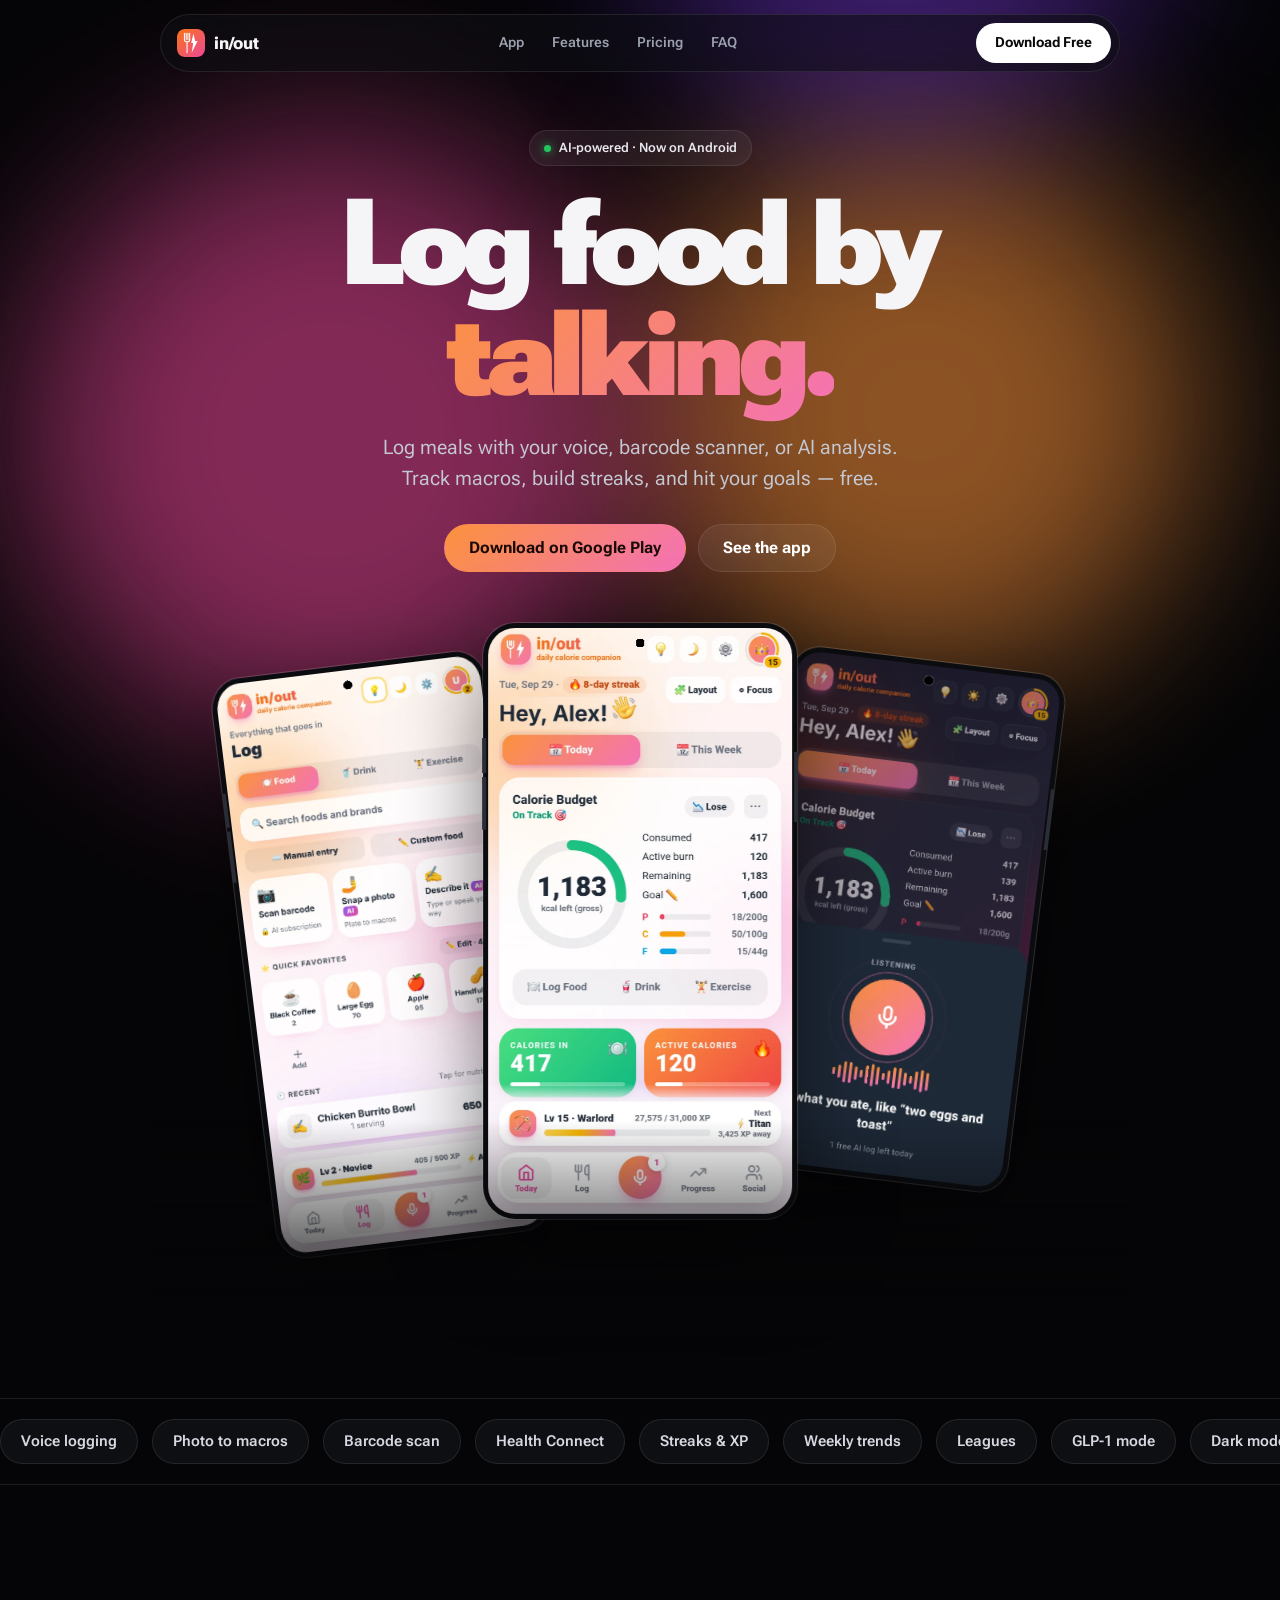
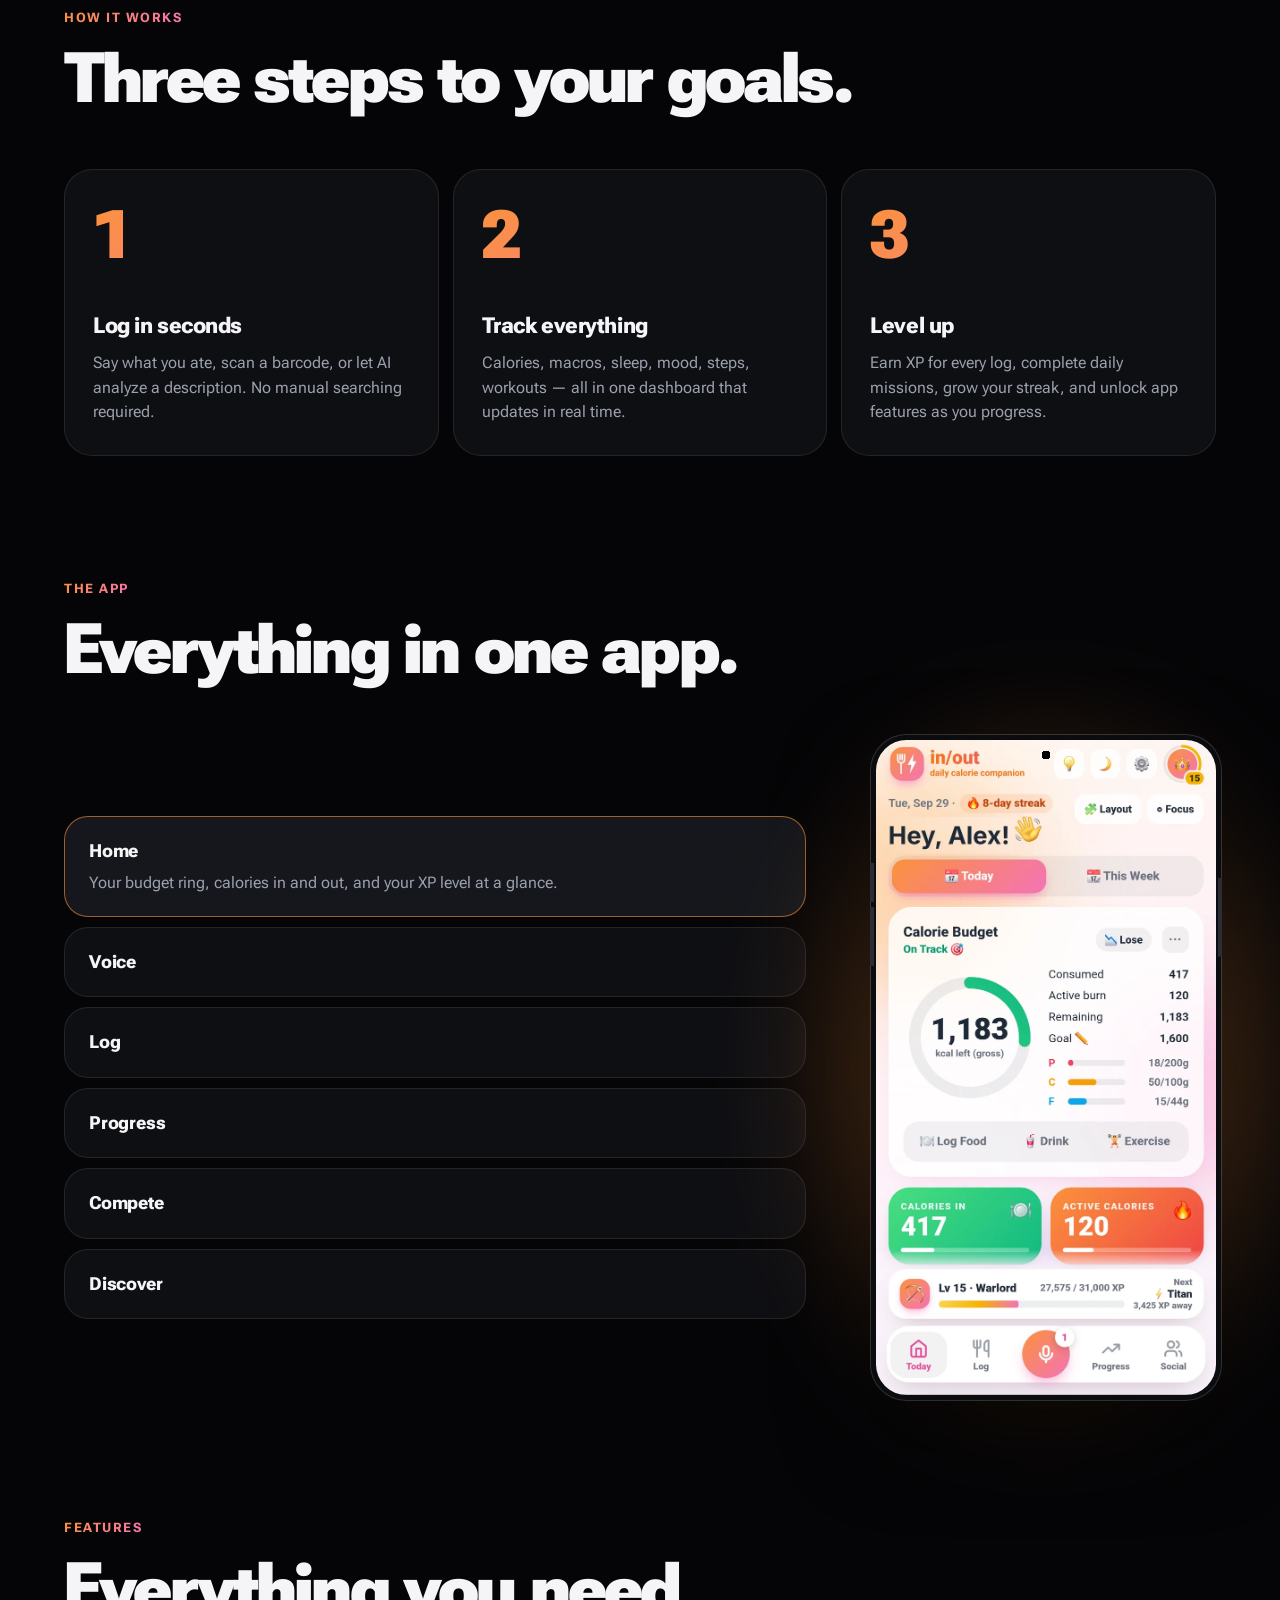
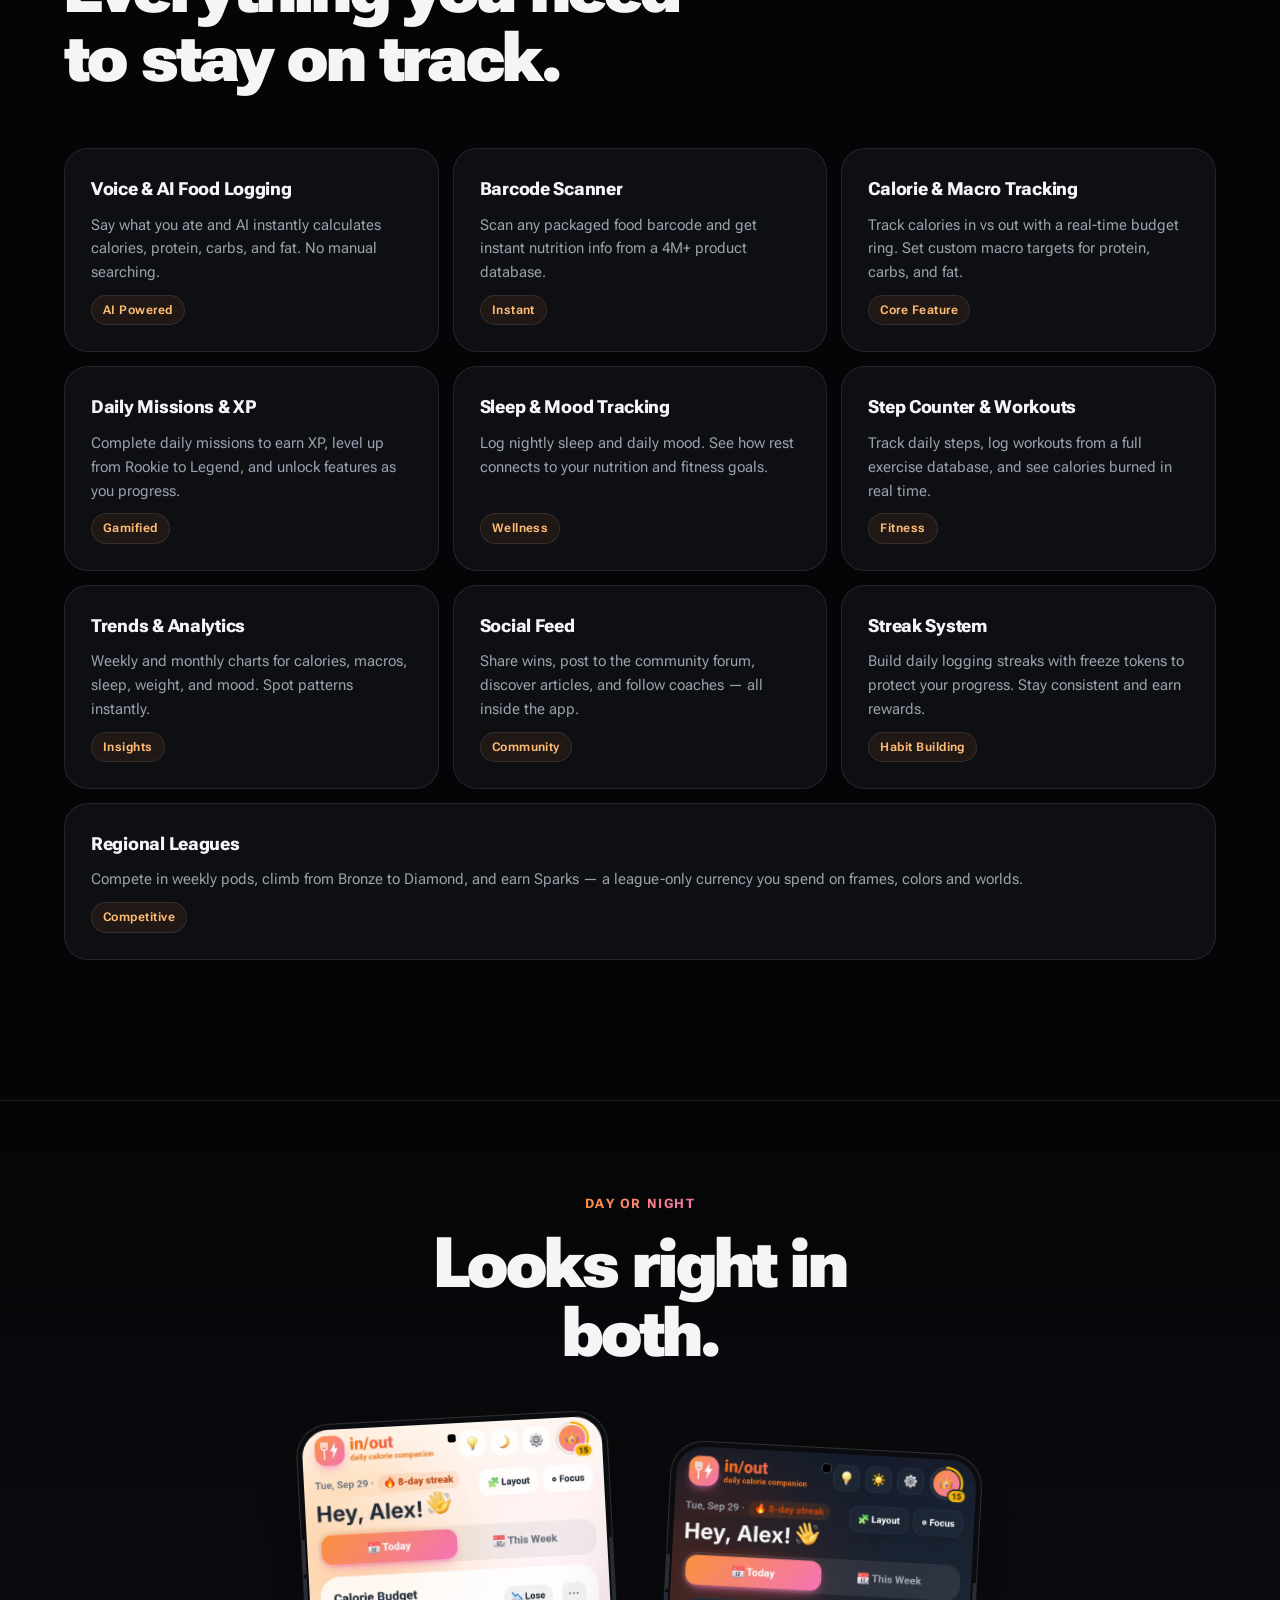
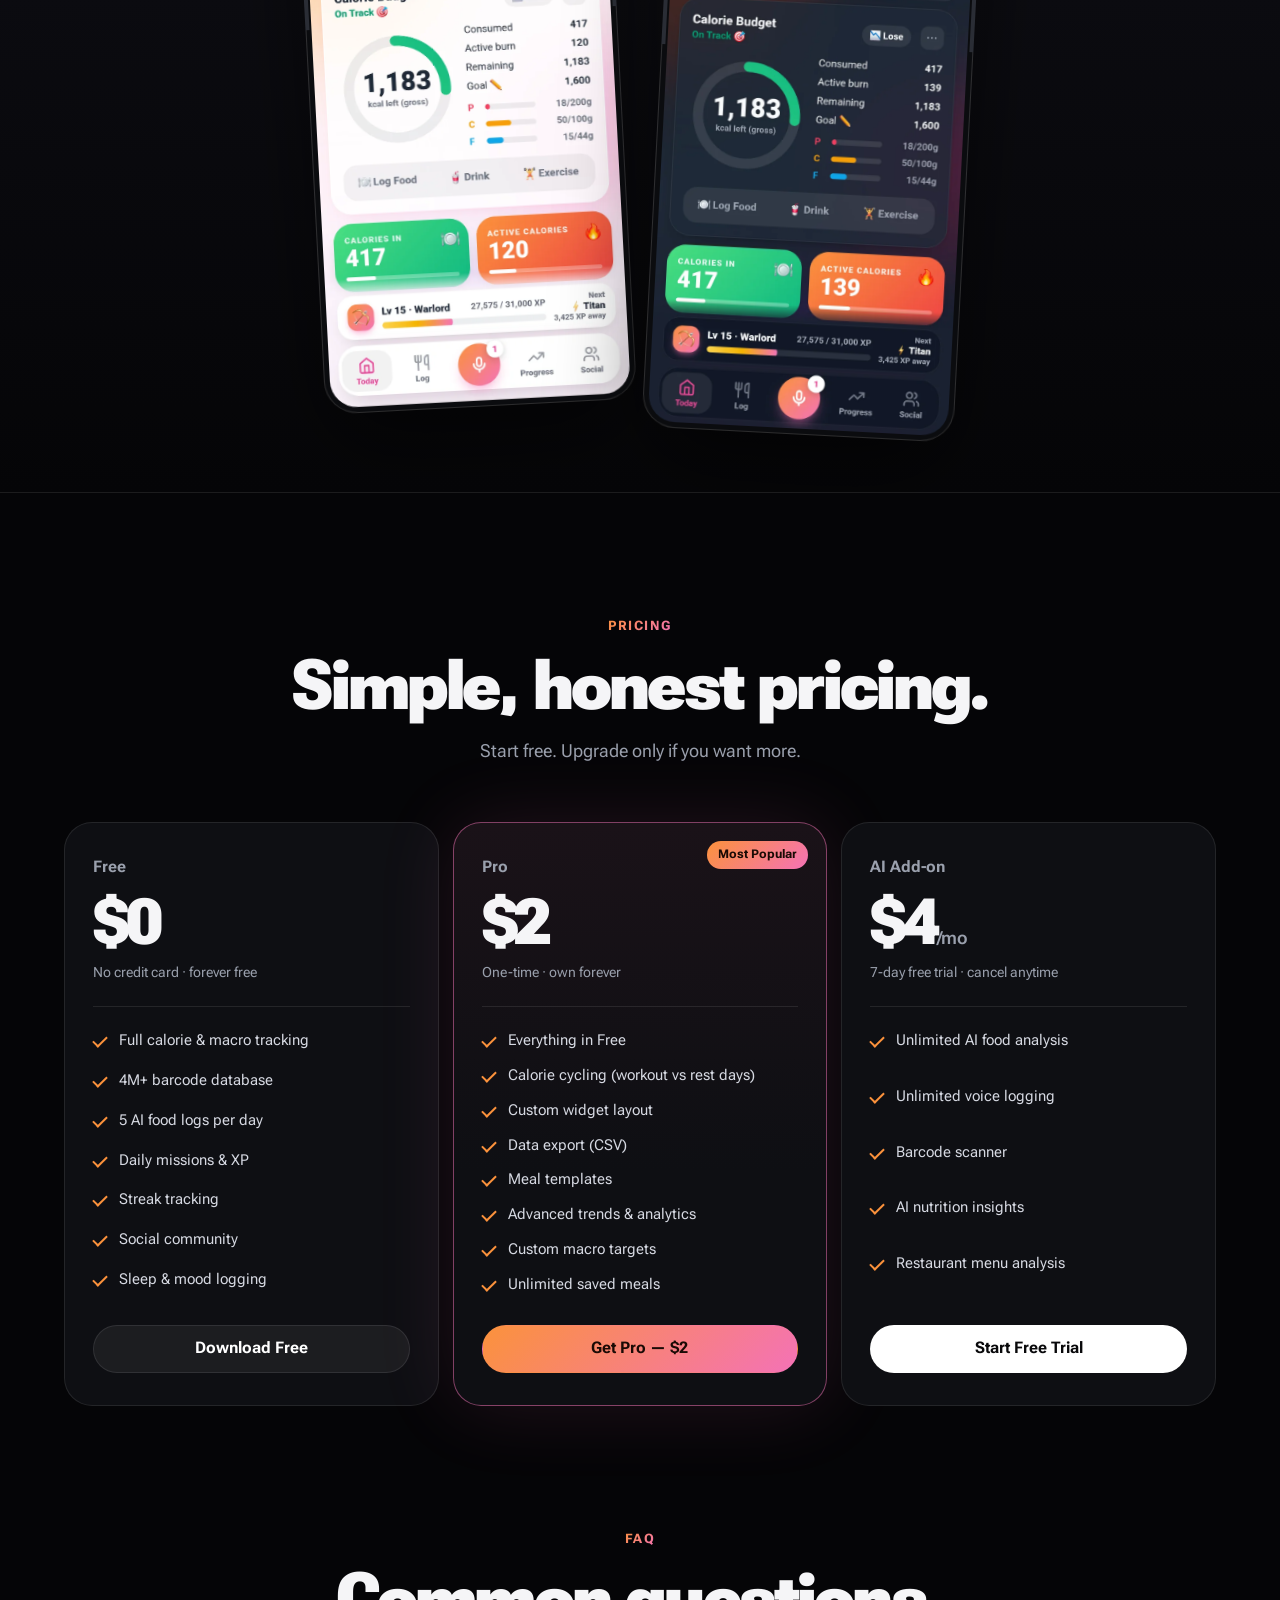
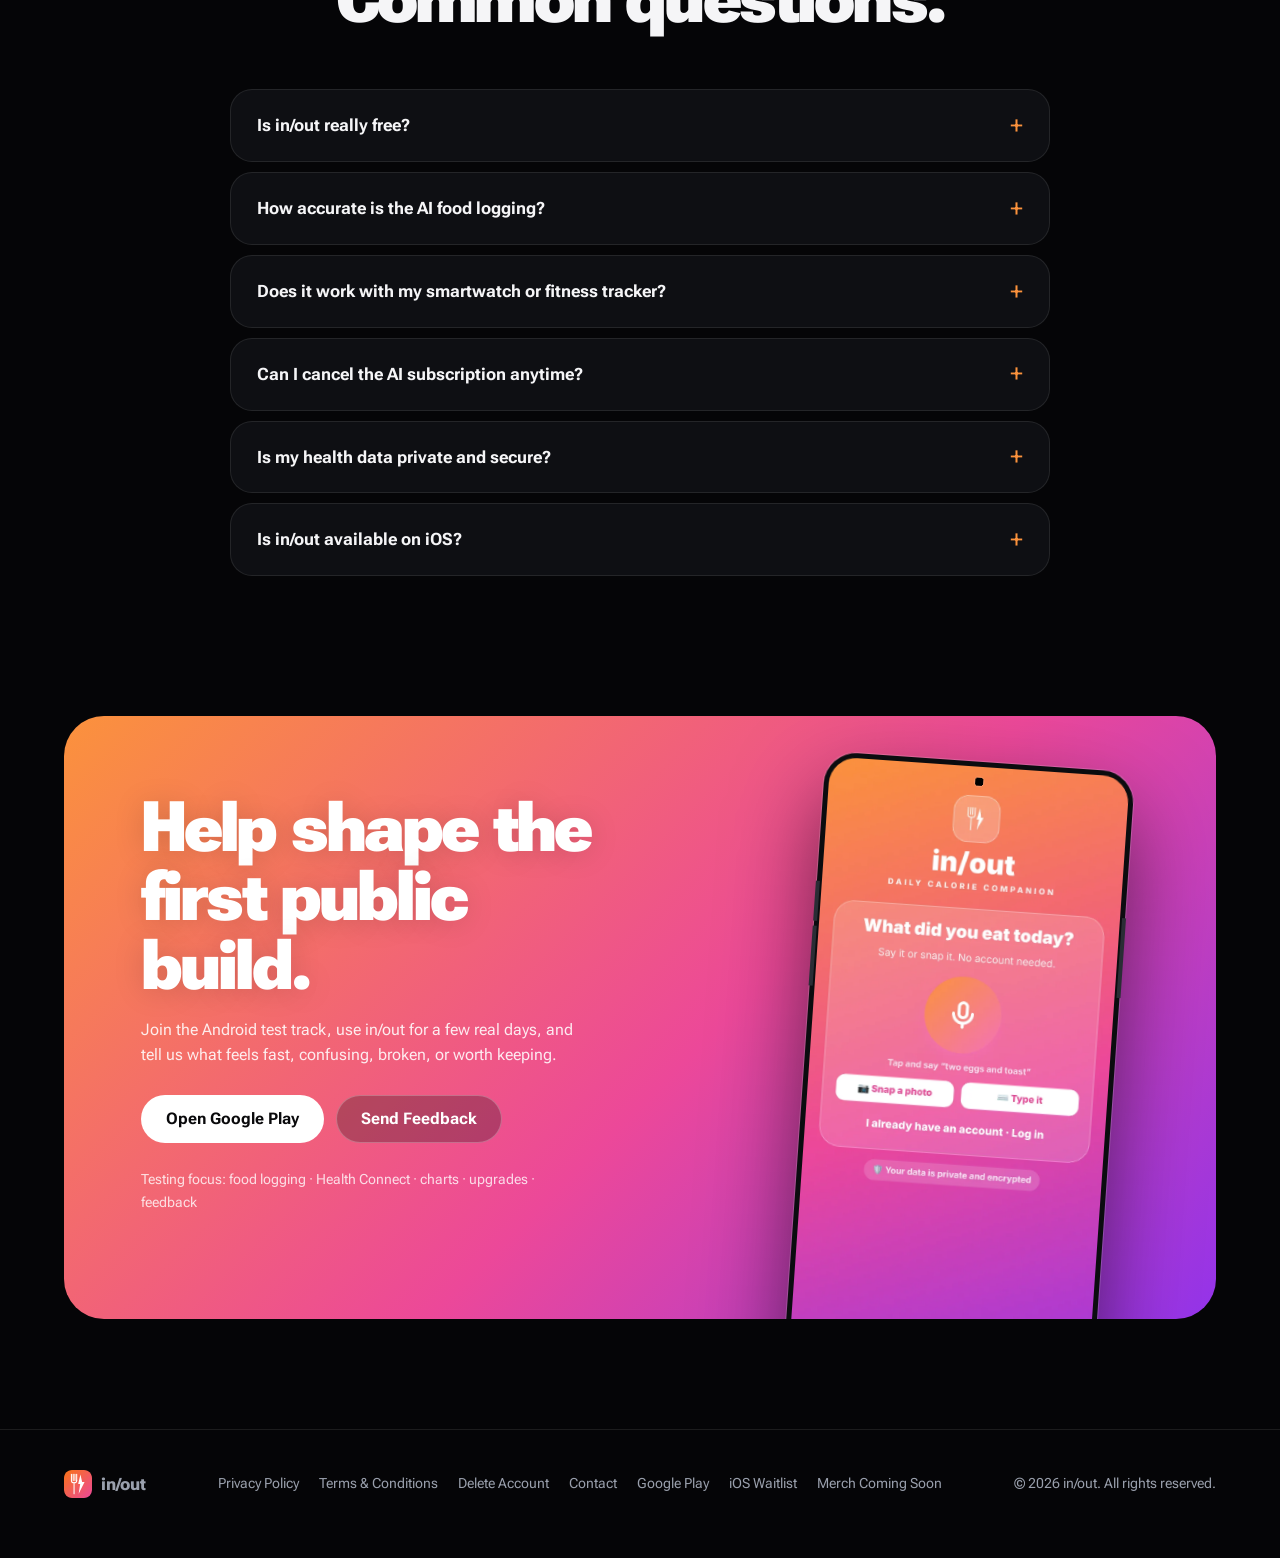
==== commit 43566cd7: "Website: thin-bezel phone frames with punch-hole camera and side buttons Bezel padding was a percent" ====
--- a/index.html
+++ b/index.html
@@ -68,8 +68,15 @@
     .actions { display: flex; flex-wrap: wrap; justify-content: center; gap: 12px; }
 
     .stage { position: relative; margin-top: 56px; width: min(980px, 100%); height: clamp(420px, 66vw, 700px); }
-    .phone { position: absolute; border-radius: 12% / 5.6%; padding: 2.6%; background: linear-gradient(160deg, #2a2c33, #0b0c0f); box-shadow: 0 0 0 1px rgba(255,255,255,0.12), 0 40px 100px rgba(0,0,0,0.65); will-change: transform; }
-    .phone img { width: 100%; height: auto; border-radius: 10% / 4.6%; }
+    .phone { position: absolute; will-change: transform; }
+    .phone::before { content: ""; position: absolute; inset: 0 -6px; z-index: 2; pointer-events: none;
+      background:
+        radial-gradient(circle at 50% 15px, #000 0 4.5px, rgba(255,255,255,0.14) 4.5px 5.3px, transparent 5.6px),
+        linear-gradient(#2a2d35, #2a2d35) 0 20% / 4px 6% no-repeat,
+        linear-gradient(#2a2d35, #2a2d35) 0 28% / 4px 9% no-repeat,
+        linear-gradient(#2a2d35, #2a2d35) 100% 24% / 4px 12% no-repeat; }
+    .phone img { display: block; width: 100%; height: auto; border-radius: 9% / 4.67%; background: #0b0c0f;
+      box-shadow: 0 0 0 5px #0b0c0f, 0 0 0 6px rgba(255,255,255,0.16), 0 36px 90px rgba(0,0,0,0.6); }
     .stage .phone { width: 31%; top: 0; left: 50%; }
     .stage .p-mid { z-index: 3; transform: translateX(-50%); }
     .stage .p-left { z-index: 2; width: 27%; transform: translateX(-148%) translateY(7%) rotate(-7deg); }
@@ -159,6 +166,7 @@
     .cta-copy p { color: rgba(255,255,255,0.88); max-width: 440px; margin-bottom: 28px; }
     .cta-copy .focus { margin-top: 26px; font-size: 0.9rem; color: rgba(255,255,255,0.8); }
     .cta-art { align-self: end; display: flex; justify-content: center; padding-top: 50px; height: 100%; }
+    .cta-art .phone img { border-radius: 9% / 4.16%; }
     .cta-art .phone { position: relative; width: min(300px, 78%); margin-bottom: -22%; transform: rotate(4deg); }
 
     footer { margin-top: 110px; padding: 40px 0 60px; border-top: 1px solid var(--line); color: var(--muted); font-size: 0.9rem; }
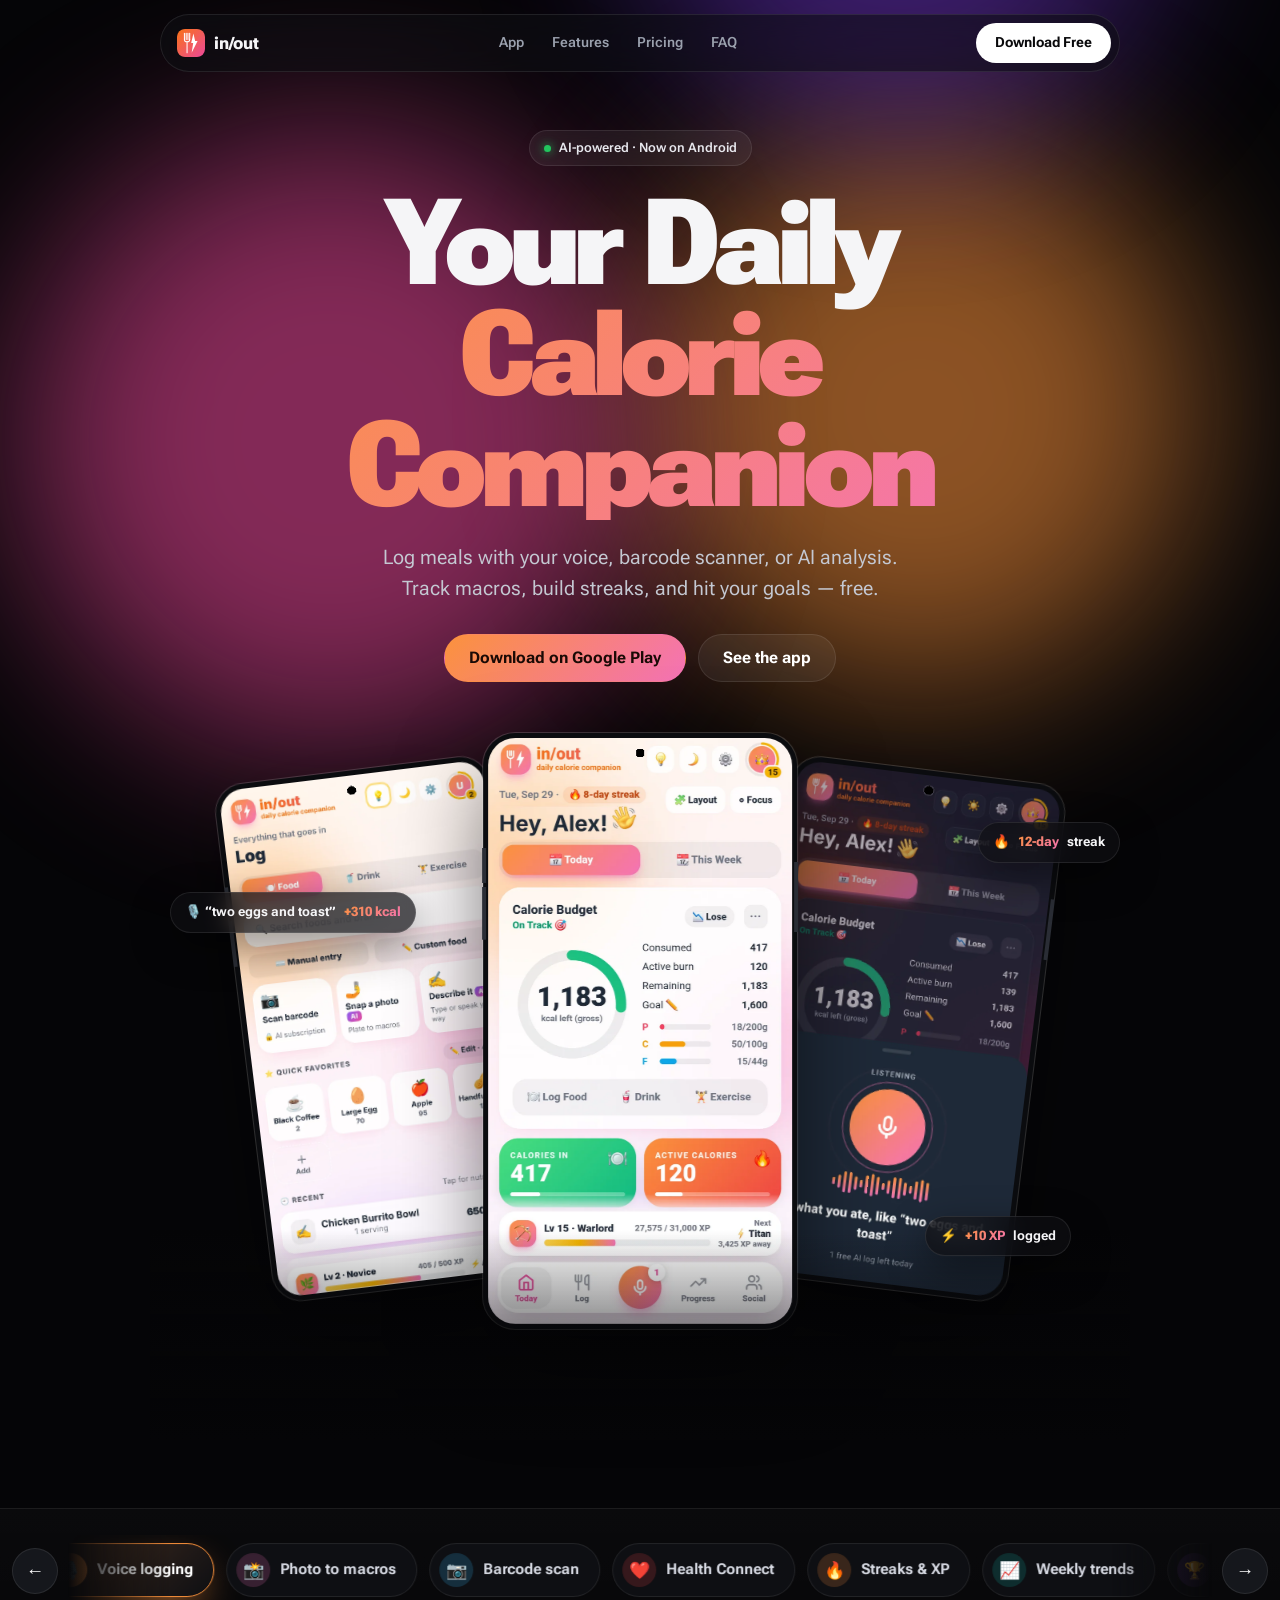
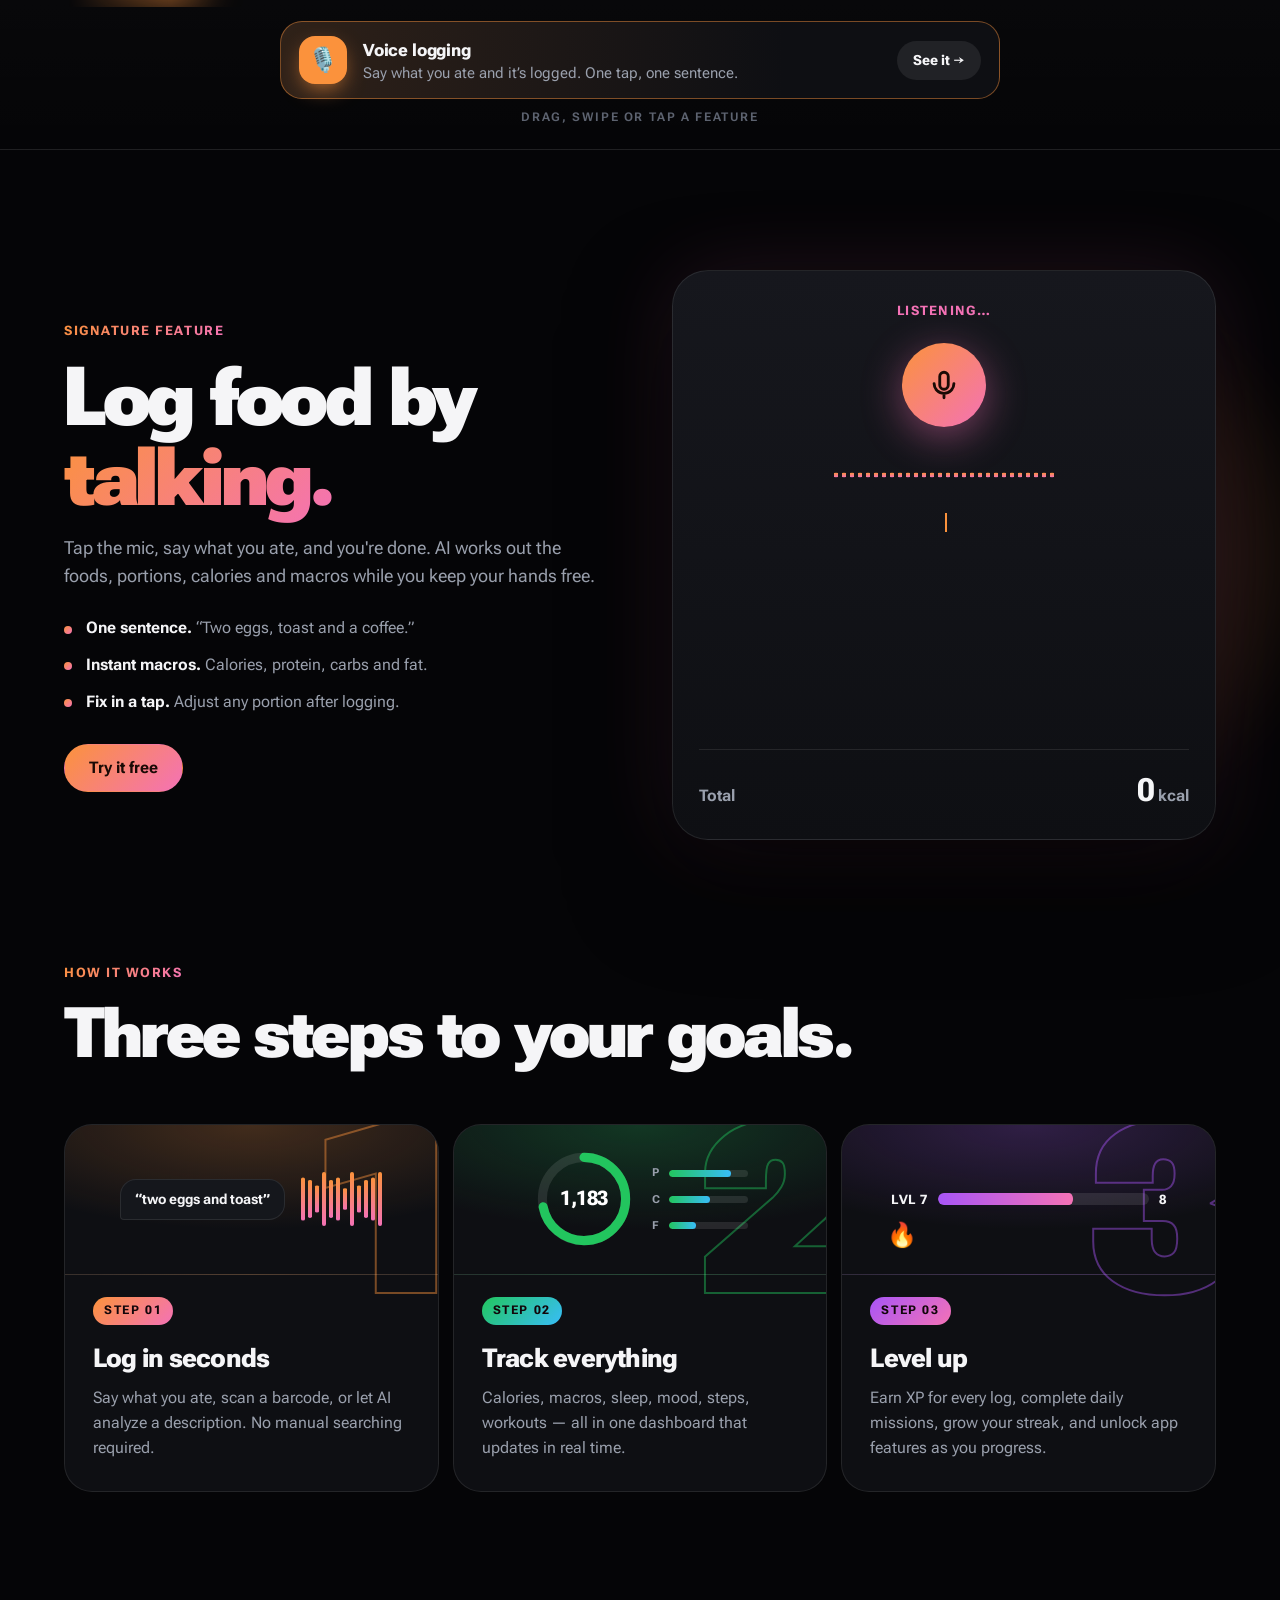
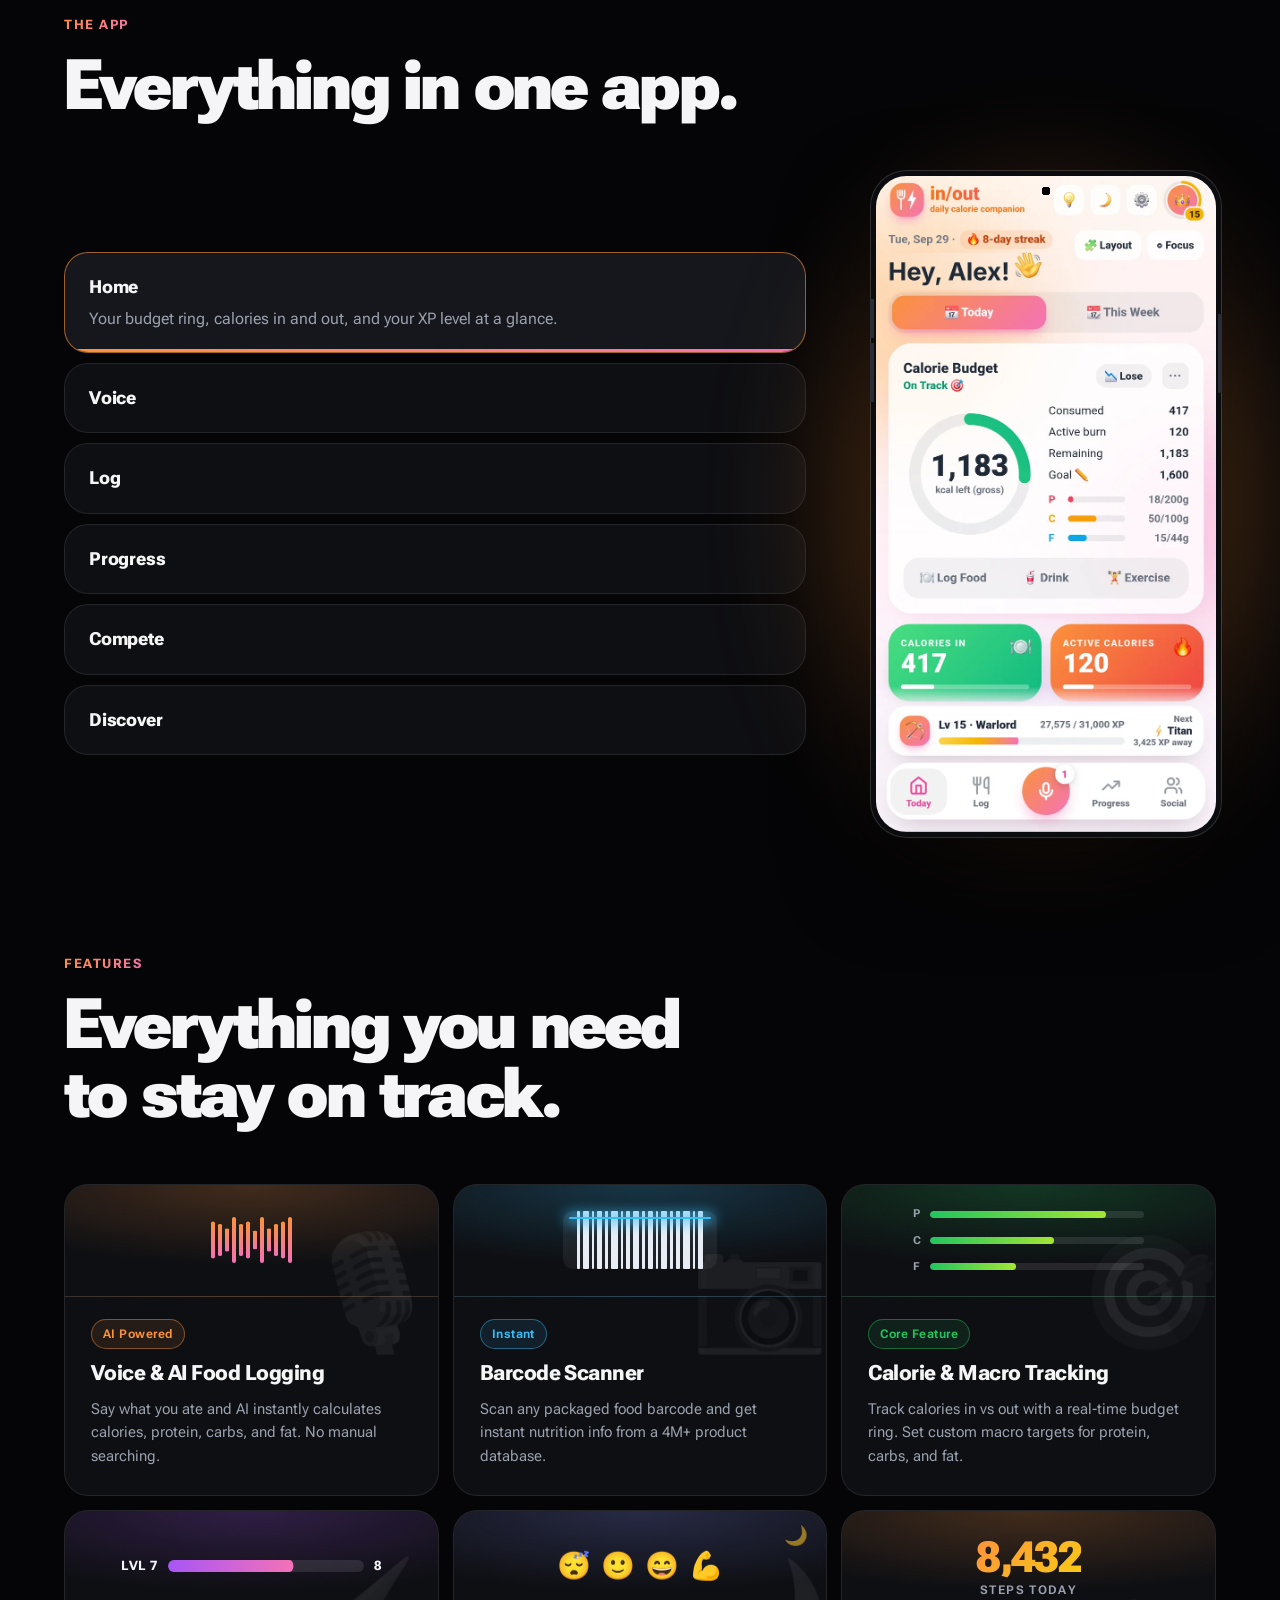
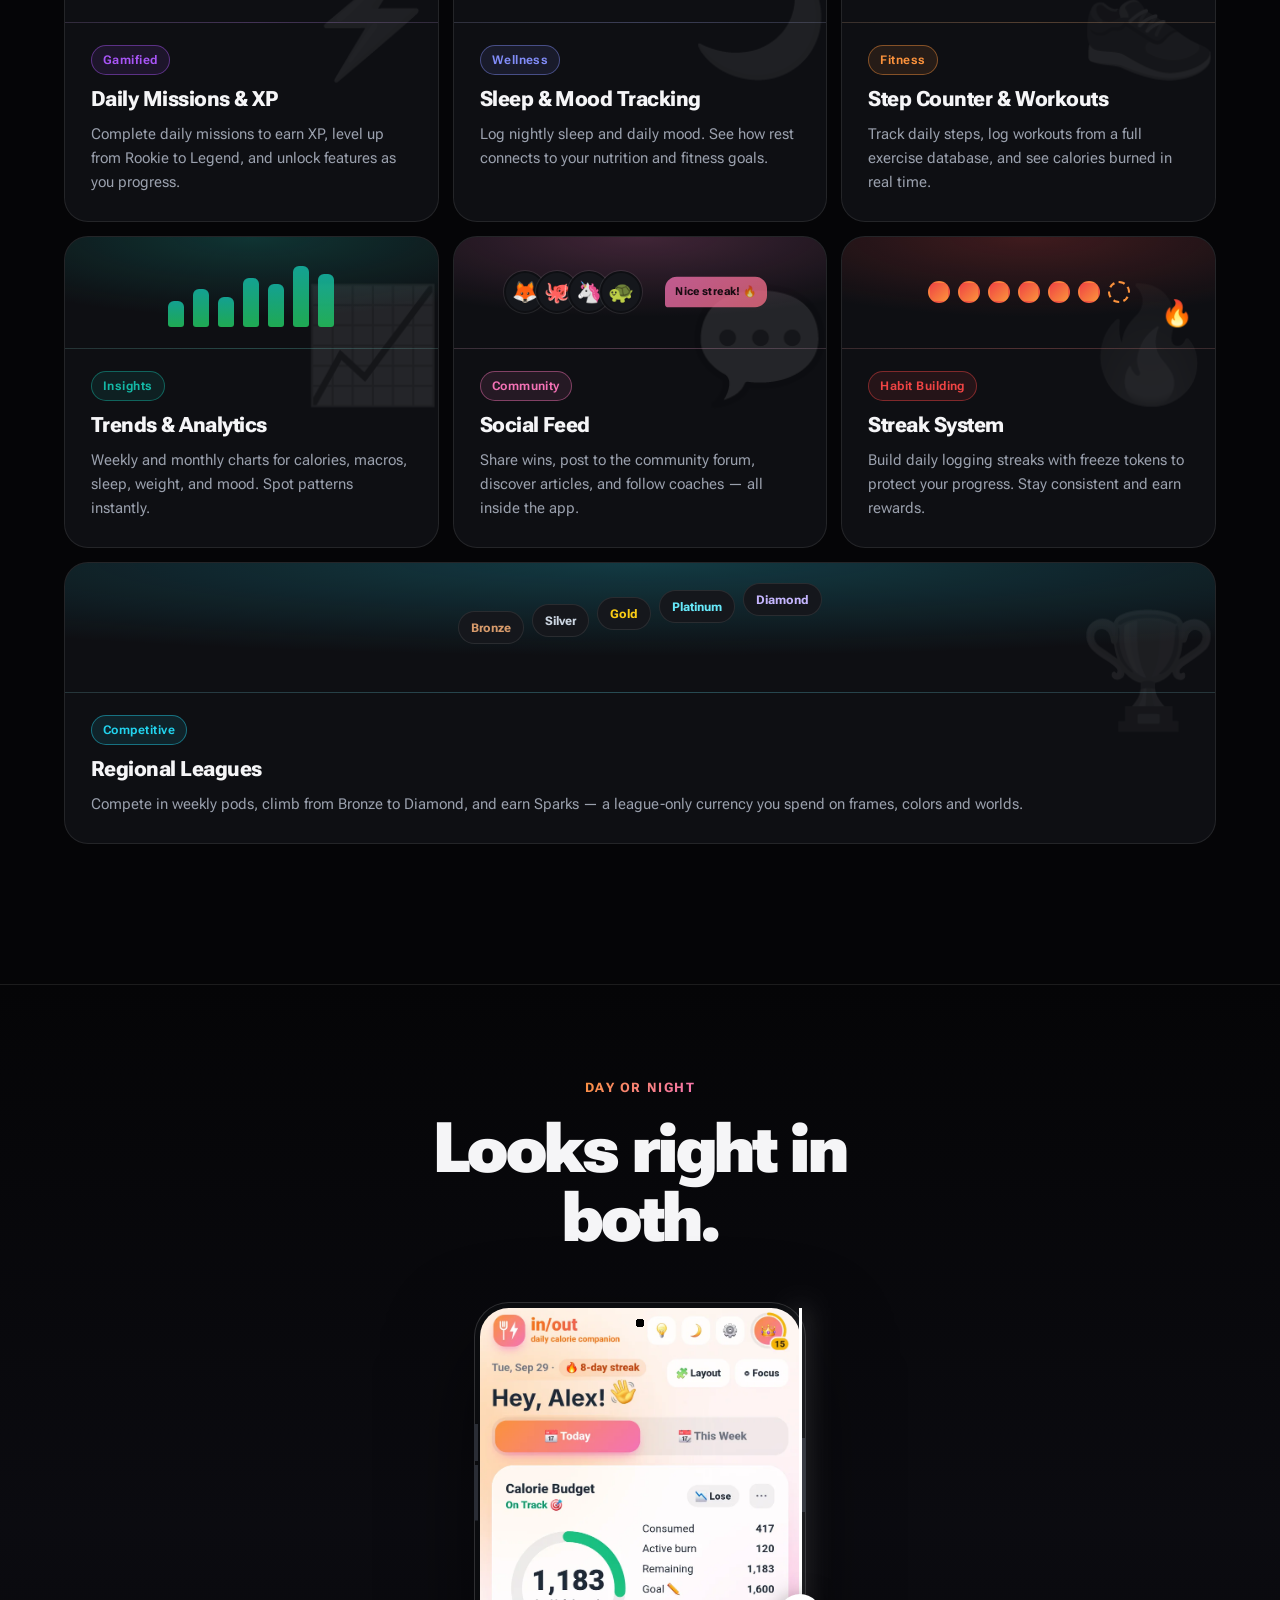
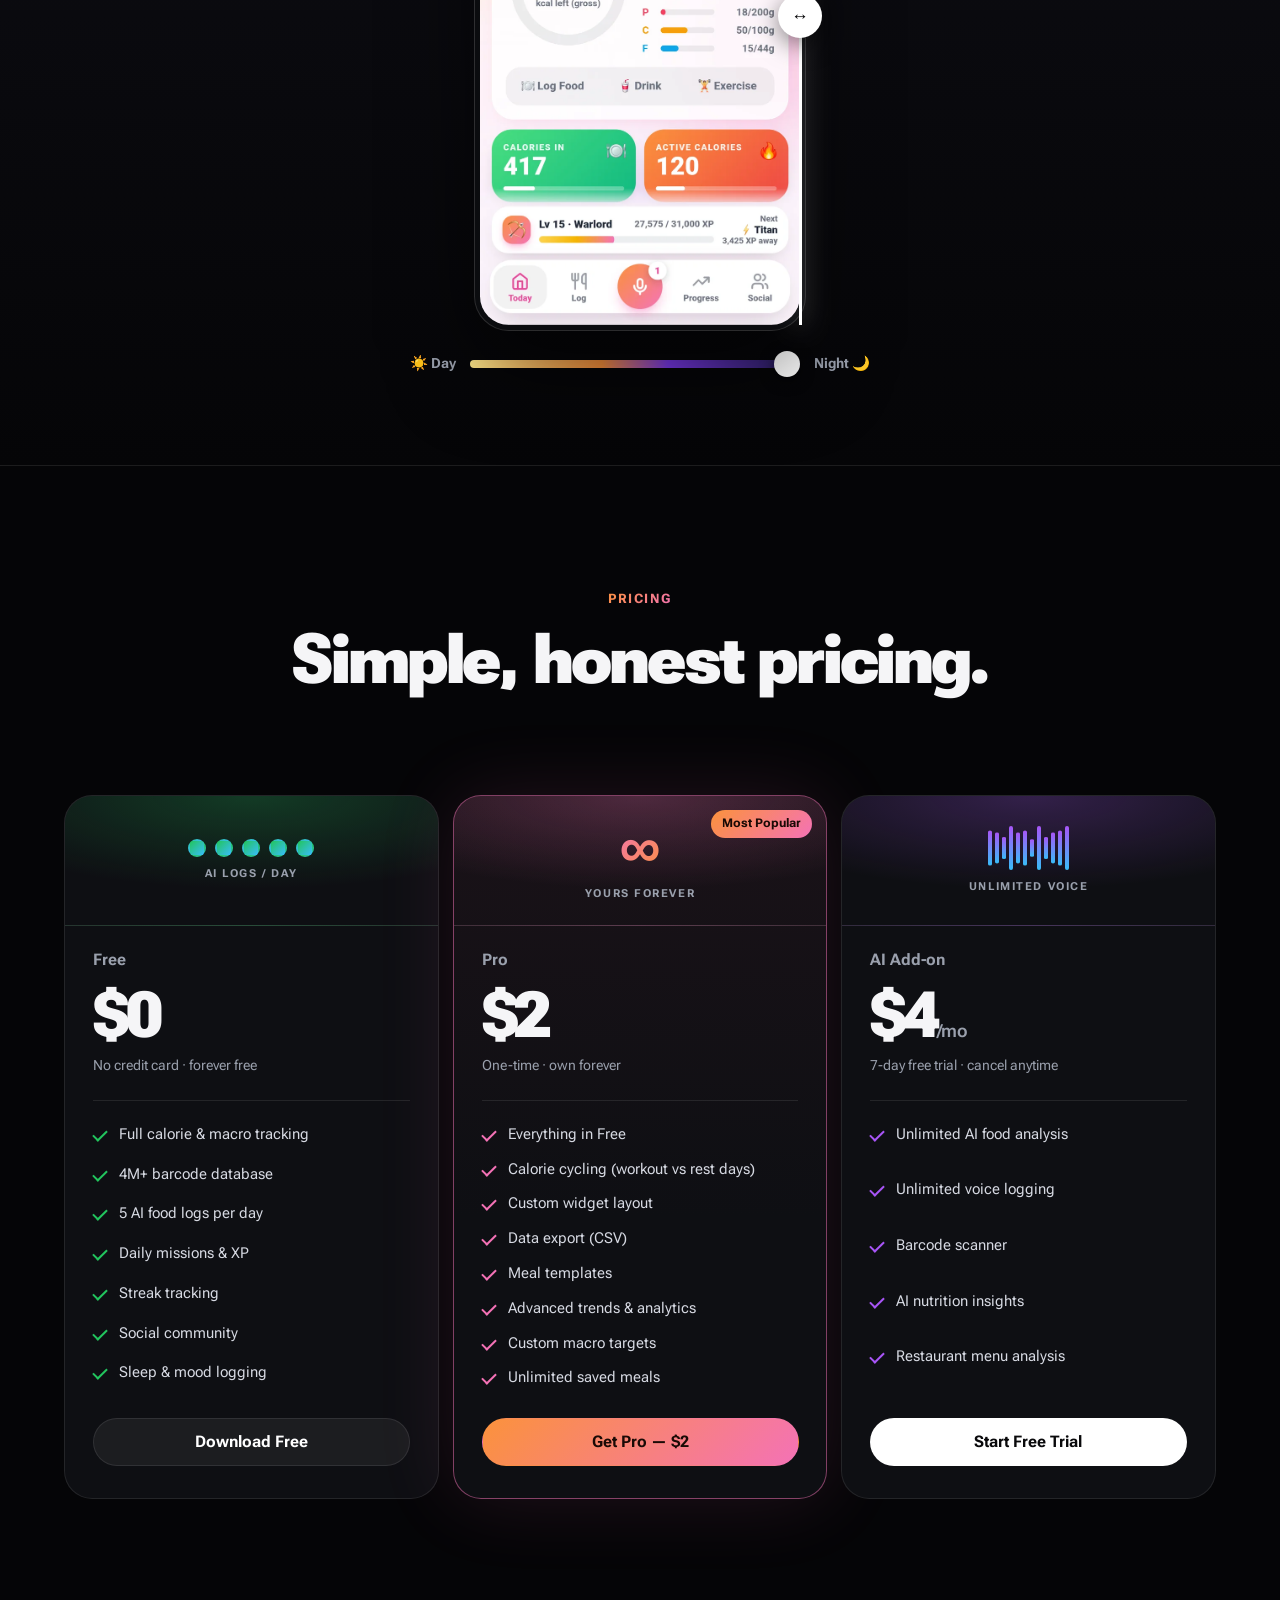
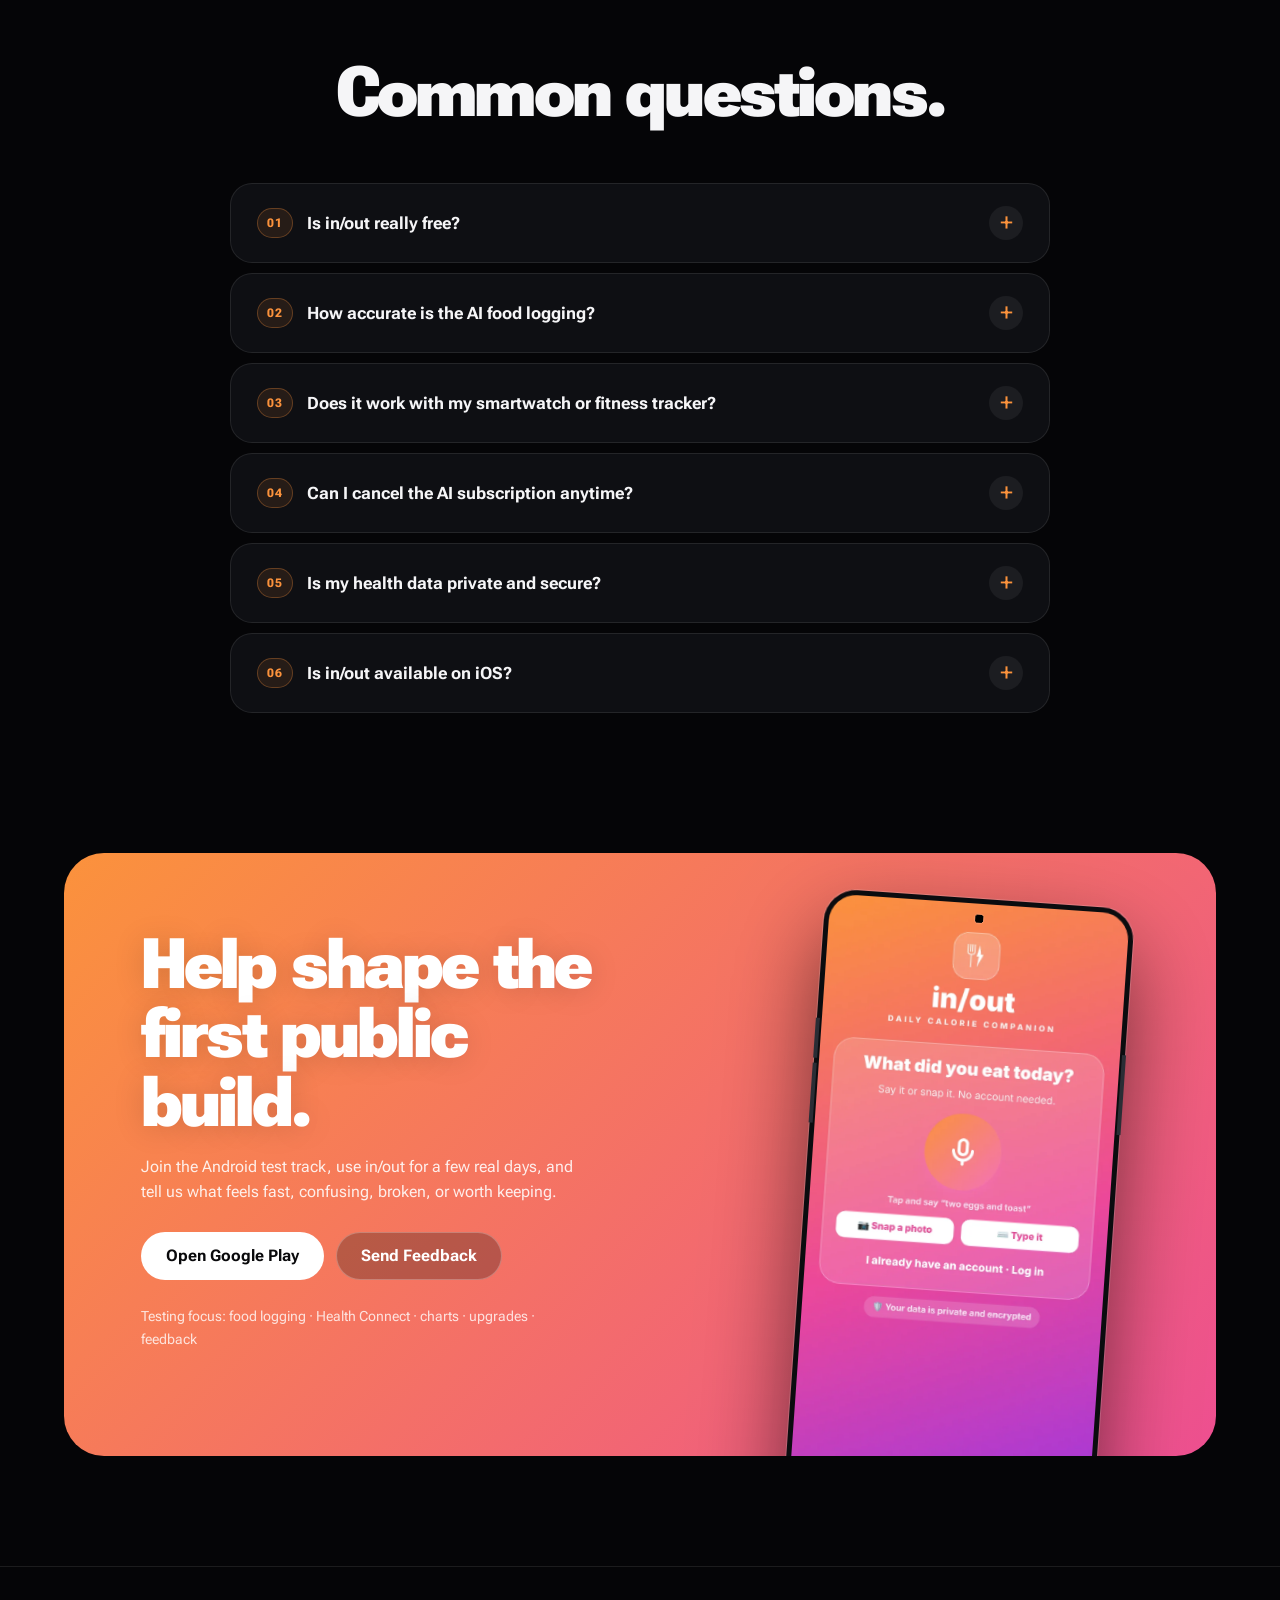
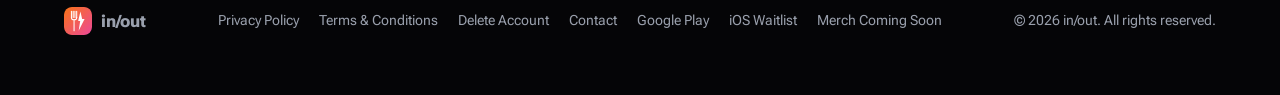
==== commit 462884ee: "Website: animated voice demo, redesigned steps/features/pricing/FAQ, day-night slider, draggable fea" ====
--- a/index.html
+++ b/index.html
@@ -178,6 +178,334 @@
 
     .rv { opacity: 0; transform: translateY(36px); transition: opacity .9s cubic-bezier(.2,.8,.2,1), transform .9s cubic-bezier(.2,.8,.2,1); }
     .rv.in { opacity: 1; transform: none; }
+    /* ===== STEPS (personality) ===== */
+    .step { --c1: #fb923c; --c2: #f472b6; padding: 0 28px 30px; isolation: isolate; }
+    .step.s2 { --c1: #22c55e; --c2: #38bdf8; }
+    .step.s3 { --c1: #a855f7; --c2: #f472b6; }
+    .step:hover { border-color: var(--c1); box-shadow: 0 24px 70px -20px var(--c1); }
+    .step .ghost { position: absolute; right: -10px; top: -34px; z-index: -1; font-size: 15rem; font-weight: 900; line-height: 1; letter-spacing: -.06em; color: transparent; -webkit-text-stroke: 2px color-mix(in srgb, var(--c1) 45%, transparent); transition: transform .6s cubic-bezier(.2,.8,.2,1), -webkit-text-stroke-color .3s; pointer-events: none; }
+    .step:hover .ghost { transform: translate(-8px, 6px) rotate(-6deg) scale(1.06); -webkit-text-stroke-color: var(--c1); }
+    .step .viz { position: relative; height: 150px; margin: 0 -28px 22px; display: flex; align-items: center; justify-content: center; gap: 16px; border-bottom: 1px solid var(--line); background: radial-gradient(120% 100% at 50% 0%, color-mix(in srgb, var(--c1) 22%, transparent), transparent 70%); overflow: hidden; }
+    .stepno { display: inline-block; font-size: .72rem; font-weight: 800; letter-spacing: .14em; text-transform: uppercase; padding: 5px 11px; border-radius: 999px; background: linear-gradient(135deg, var(--c1), var(--c2)); color: #12060a; margin-bottom: 14px; transition: transform .3s; }
+    .step:hover .stepno { transform: translateX(6px) rotate(-2deg); }
+    .step h3 { font-size: 1.6rem; letter-spacing: -.03em; }
+    .bubble { padding: 9px 14px; border-radius: 16px 16px 16px 4px; background: var(--surface-2); border: 1px solid var(--line); font-weight: 700; font-size: .88rem; white-space: nowrap; transform: translateY(8px) scale(.9); opacity: 0; transition: transform .5s cubic-bezier(.2,.9,.3,1.4) .35s, opacity .4s .35s; }
+    .step.in .bubble { transform: none; opacity: 1; }
+    .mini-wave { display: flex; align-items: center; gap: 3px; height: 54px; }
+    .mini-wave i { width: 4px; height: 100%; border-radius: 4px; background: linear-gradient(var(--c1), var(--c2)); transform: scaleY(calc(.2 + var(--k, 5) * .1)); transition: transform .4s; }
+    .mini-wave i:nth-child(3n) { --k: 3; } .mini-wave i:nth-child(4n) { --k: 8; } .mini-wave i:nth-child(5n+1) { --k: 6; } .mini-wave i:nth-child(7n) { --k: 2; }
+    .step.s1:hover .mini-wave i { animation: eq .7s ease-in-out infinite alternate; animation-delay: calc(var(--n, 0) * -60ms); --h: .95; }
+    .mini-wave i:nth-child(2){--n:1}.mini-wave i:nth-child(3){--n:2}.mini-wave i:nth-child(4){--n:3}.mini-wave i:nth-child(5){--n:4}.mini-wave i:nth-child(6){--n:5}.mini-wave i:nth-child(7){--n:6}.mini-wave i:nth-child(8){--n:7}.mini-wave i:nth-child(9){--n:8}.mini-wave i:nth-child(10){--n:9}.mini-wave i:nth-child(11){--n:10}.mini-wave i:nth-child(12){--n:11}
+    .mini-ring { width: 104px; height: 104px; transform: rotate(-90deg); }
+    .mini-ring circle { fill: none; stroke-width: 7; stroke-linecap: round; }
+    .mini-ring .trk { stroke: rgba(255,255,255,.1); }
+    .mini-ring .arc { stroke: var(--c1); stroke-dasharray: 100; stroke-dashoffset: 100; transition: stroke-dashoffset 1.4s cubic-bezier(.2,.8,.2,1) .3s; }
+    .step.in .mini-ring .arc { stroke-dashoffset: 28; }
+    .step.s2:hover .mini-ring .arc { stroke-dashoffset: 12; transition-delay: 0s; }
+    .mini-ring text { transform: rotate(90deg); transform-origin: 40px 40px; fill: #fff; font: 800 15px "Roboto Flex", sans-serif; letter-spacing: -.02em; stroke: none; }
+    .bars { display: grid; gap: 9px; width: 96px; }
+    .bars span { display: flex; align-items: center; gap: 7px; }
+    .bars em { font-style: normal; font-size: .7rem; font-weight: 800; color: var(--muted); width: 10px; }
+    .bars u { flex: 1; height: 7px; border-radius: 7px; background: rgba(255,255,255,.1); position: relative; overflow: hidden; }
+    .bars u::after { content: ""; position: absolute; inset: 0; width: var(--w); border-radius: 7px; background: linear-gradient(90deg, var(--c1), var(--c2)); transform: scaleX(0); transform-origin: 0 50%; transition: transform 1.1s cubic-bezier(.2,.8,.2,1) .5s; }
+    .step.in .bars u::after { transform: scaleX(1); }
+    .step.s2:hover .bars u::after { transform: scaleX(1.25); transition-delay: 0s; }
+    .lvl { display: flex; align-items: center; gap: 10px; width: 74%; }
+    .lvl b { font-size: .8rem; font-weight: 800; letter-spacing: .06em; }
+    .xp { flex: 1; height: 12px; border-radius: 12px; background: rgba(255,255,255,.1); overflow: hidden; }
+    .xp u { display: block; height: 100%; width: 100%; border-radius: 12px; background: linear-gradient(90deg, var(--c1), var(--c2)); transform: scaleX(0); transform-origin: 0 50%; transition: transform 1.3s cubic-bezier(.2,.8,.2,1) .4s; }
+    .step.in .xp u { transform: scaleX(.64); }
+    .step.s3:hover .xp u { transform: scaleX(1); transition-delay: 0s; }
+    .pop { position: absolute; right: 22%; top: 24px; font-weight: 800; font-size: .9rem; color: #fff; padding: 4px 10px; border-radius: 999px; background: linear-gradient(135deg, var(--c1), var(--c2)); opacity: 0; transform: translateY(14px) scale(.8); transition: opacity .3s, transform .5s cubic-bezier(.2,.9,.3,1.5); }
+    .step.s3:hover .pop { opacity: 1; transform: translateY(-4px) scale(1); }
+    .flame { position: absolute; left: 12%; bottom: 20px; font-size: 1.5rem; transition: transform .4s cubic-bezier(.2,.9,.3,1.5); }
+    .step.s3:hover .flame { transform: scale(1.5) rotate(-12deg); }
+    @media (max-width: 900px) { .step .ghost { font-size: 11rem; } }
+
+    /* uniform phone sizes: screenshots have mixed aspect ratios (1.93 vs 2.16) */
+    .stage .phone img { aspect-ratio: 760 / 1465; object-fit: cover; object-position: 50% 0; }
+    .viewer { --vw: min(340px, 78vw); display: flex; justify-content: center; width: var(--vw); }
+    .viewer .phone { width: auto; height: calc(var(--vw) * 1.928); }
+    .viewer .phone img { height: 100%; width: auto; max-width: none; }
+    .theme-pair .phone img { aspect-ratio: 760 / 1465; object-fit: cover; object-position: 50% 0; }
+
+    /* ===== MORE PERSONALITY: features / pricing / theme / faq ===== */
+    .fcard { --c1: #fb923c; --c2: #f472b6; padding: 0 26px 26px; gap: 8px; isolation: isolate; }
+    .fcard:hover { border-color: var(--c1); box-shadow: 0 22px 60px -22px var(--c1); }
+    .fcard .ghost { position: absolute; right: -4px; top: 52px; z-index: -1; font-size: 7rem; line-height: 1; opacity: .09; filter: grayscale(1); transition: transform .6s cubic-bezier(.2,.8,.2,1), opacity .3s, filter .3s; pointer-events: none; }
+    .fcard:hover .ghost { transform: translate(-10px, -6px) rotate(-10deg) scale(1.2); opacity: .22; filter: none; }
+    .fcard .fviz { position: relative; height: 112px; margin: 0 -26px 14px; display: flex; align-items: center; justify-content: center; gap: 14px; border-bottom: 1px solid var(--line); overflow: hidden; background: radial-gradient(120% 100% at 50% 0%, color-mix(in srgb, var(--c1) 22%, transparent), transparent 72%); }
+    .fcard .tag { color: var(--c1); border-color: color-mix(in srgb, var(--c1) 45%, transparent); background: color-mix(in srgb, var(--c1) 10%, transparent); order: 0; }
+    .fcard:hover .tag { background: color-mix(in srgb, var(--c1) 24%, transparent); }
+    .fcard h3 { font-size: 1.3rem; letter-spacing: -.025em; }
+    .fcard p { flex: initial; }
+    .fcard .mini-wave { height: 46px; }
+    .fcard:hover .mini-wave i { animation: eq .7s ease-in-out infinite alternate; animation-delay: calc(var(--n, 0) * -60ms); --h: .95; }
+    /* generic in-view fills */
+    .fcard.in .bars u::after { transform: scaleX(1); }
+    .fcard:hover .bars u::after { transform: scaleX(1.2); transition-delay: 0s; }
+    .bars.wide { width: 62%; }
+    .fcard.in .xp u { transform: scaleX(.64); }
+    .fcard:hover .xp u { transform: scaleX(1); transition-delay: 0s; }
+    .fcard .lvl { width: 70%; }
+    .fcard .pop { right: 14%; top: 16px; }
+    .fcard:hover .pop { opacity: 1; transform: translateY(-4px) scale(1); }
+    /* barcode */
+    .bc { position: relative; display: flex; align-items: center; gap: 3px; height: 58px; padding: 0 14px; border-radius: 10px; background: rgba(255,255,255,.06); }
+    .bc i { width: var(--w); height: 100%; background: #e8edf5; border-radius: 1px; }
+    .bc .scan { position: absolute; left: 6px; right: 6px; top: 6px; height: 2px; background: var(--c1); box-shadow: 0 0 14px 3px var(--c1); border-radius: 2px; }
+    .f-scan:hover .scan { animation: scanY 1.1s ease-in-out infinite alternate; }
+    @keyframes scanY { to { transform: translateY(44px); } }
+    .f-scan:hover .bc { background: color-mix(in srgb, var(--c1) 14%, transparent); }
+    /* sleep + mood */
+    .moods { display: flex; gap: 10px; }
+    .moods span { font-size: 1.7rem; transition: transform .35s cubic-bezier(.2,.9,.3,1.6); }
+    .moods span:nth-child(2) { transition-delay: .04s; } .moods span:nth-child(3) { transition-delay: .08s; } .moods span:nth-child(4) { transition-delay: .12s; }
+    .f-sleep:hover .moods span { transform: translateY(-9px) rotate(-8deg) scale(1.15); }
+    .moon { position: absolute; right: 18px; top: 10px; font-size: 1.2rem; opacity: .55; transition: transform .6s, opacity .3s; }
+    .f-sleep:hover .moon { transform: rotate(-25deg) scale(1.4); opacity: 1; }
+    /* steps */
+    .stepcount { text-align: center; line-height: 1; }
+    .stepcount b { display: block; font-size: 2.7rem; font-weight: 800; letter-spacing: -.04em; font-variant-numeric: tabular-nums; background: linear-gradient(135deg, var(--c1), var(--c2)); -webkit-background-clip: text; background-clip: text; color: transparent; transition: transform .4s cubic-bezier(.2,.9,.3,1.5); }
+    .stepcount small { display: block; margin-top: 6px; font-size: .72rem; font-weight: 700; letter-spacing: .12em; text-transform: uppercase; color: var(--muted); }
+    .f-steps:hover .stepcount b { transform: scale(1.12); }
+    /* chart */
+    .chart { display: flex; align-items: flex-end; gap: 9px; height: 70px; }
+    .chart i { width: 16px; height: var(--h); border-radius: 6px 6px 3px 3px; background: linear-gradient(var(--c1), var(--c2)); transform: scaleY(0); transform-origin: 50% 100%; transition: transform .7s cubic-bezier(.2,.9,.3,1.3) calc(var(--n) * 70ms + .3s); opacity: .85; }
+    .fcard.in .chart i { transform: scaleY(1); }
+    .f-trend:hover .chart i { transform: scaleY(1.22); transition-delay: calc(var(--n) * 35ms); opacity: 1; }
+    /* social */
+    .avs { display: flex; }
+    .avs span { width: 42px; height: 42px; margin-left: -10px; border-radius: 50%; display: grid; place-items: center; font-size: 1.3rem; background: var(--surface-2); border: 2px solid #0e0f13; box-shadow: 0 0 0 1px var(--line); transition: transform .35s cubic-bezier(.2,.9,.3,1.5); }
+    .avs span:first-child { margin-left: 0; }
+    .f-social:hover .avs span { transform: translateY(-6px); }
+    .f-social:hover .avs span:nth-child(2) { transition-delay: .05s; } .f-social:hover .avs span:nth-child(3) { transition-delay: .1s; } .f-social:hover .avs span:nth-child(4) { transition-delay: .15s; }
+    .cb { padding: 8px 12px; border-radius: 14px 14px 14px 4px; background: linear-gradient(135deg, var(--c1), var(--c2)); color: #1a0a10; font-weight: 800; font-size: .8rem; white-space: nowrap; transform: scale(.85); opacity: .75; transition: transform .4s cubic-bezier(.2,.9,.3,1.5), opacity .3s; }
+    .f-social:hover .cb { transform: scale(1.08) rotate(-3deg); opacity: 1; }
+    /* streak */
+    .days { display: flex; gap: 8px; }
+    .days i { width: 22px; height: 22px; border-radius: 50%; border: 2px solid rgba(255,255,255,.18); background: transparent; transition: background .35s calc(var(--n) * 90ms + .3s), border-color .35s calc(var(--n) * 90ms + .3s), transform .35s calc(var(--n) * 90ms + .3s); }
+    .fcard.in .days i { background: linear-gradient(135deg, var(--c1), var(--c2)); border-color: transparent; }
+    .fcard.in .days i:last-child { background: transparent; border-color: var(--c2); border-style: dashed; }
+    .f-streak:hover .days i { transform: translateY(-5px) scale(1.15); transition-delay: calc(var(--n) * 40ms); }
+    .flame2 { position: absolute; right: 22px; bottom: 14px; font-size: 1.6rem; transition: transform .4s cubic-bezier(.2,.9,.3,1.5); }
+    .f-streak:hover .flame2 { transform: scale(1.5) rotate(-12deg); }
+    /* leagues */
+    .ranks { display: flex; align-items: flex-end; gap: 8px; flex-wrap: wrap; justify-content: center; padding: 0 14px; }
+    .ranks span { font-size: .78rem; font-weight: 800; padding: 6px 12px; border-radius: 999px; border: 1px solid var(--line); background: var(--surface-2); transform: translateY(calc(var(--r) * -7px)); transition: transform .4s cubic-bezier(.2,.9,.3,1.4) calc(var(--r) * 50ms), background .3s, color .3s; }
+    .ranks span:nth-child(1) { color: #d69a6b; } .ranks span:nth-child(2) { color: #cbd5e1; } .ranks span:nth-child(3) { color: #facc15; } .ranks span:nth-child(4) { color: #67e8f9; } .ranks span:nth-child(5) { color: #c4b5fd; }
+    .f-league:hover .ranks span { transform: translateY(calc(var(--r) * -16px)); background: color-mix(in srgb, currentColor 14%, var(--surface-2)); }
+    .f-league .fviz { height: 130px; }
+
+    /* pricing */
+    .plan { --c1: #22c55e; --c2: #38bdf8; }
+    .plan.p-pro { --c1: #f472b6; --c2: #fb923c; }
+    .plan.p-ai { --c1: #a855f7; --c2: #38bdf8; }
+    .plan { padding: 0 28px 32px; overflow: hidden; }
+    .plan:hover { border-color: var(--c1); box-shadow: 0 26px 70px -24px var(--c1); }
+    .pviz { position: relative; height: 130px; margin: 0 -28px 22px; display: flex; flex-direction: column; align-items: center; justify-content: center; gap: 8px; border-bottom: 1px solid var(--line); background: radial-gradient(120% 100% at 50% 0%, color-mix(in srgb, var(--c1) 24%, transparent), transparent 72%); }
+    .pviz small { font-size: .7rem; font-weight: 800; letter-spacing: .14em; text-transform: uppercase; color: var(--muted); }
+    .dots { display: flex; gap: 9px; }
+    .dots i { width: 18px; height: 18px; border-radius: 50%; border: 2px solid rgba(255,255,255,.2); transition: background .3s calc(var(--n) * 110ms + .3s), border-color .3s calc(var(--n) * 110ms + .3s), transform .3s calc(var(--n) * 110ms + .3s); }
+    .plan.in .dots i { background: linear-gradient(135deg, var(--c1), var(--c2)); border-color: transparent; }
+    .p-free:hover .dots i { transform: translateY(-5px) scale(1.2); transition-delay: calc(var(--n) * 45ms); }
+    .inf { font-size: 3.6rem; font-weight: 800; line-height: 1; background: linear-gradient(135deg, var(--c1), var(--c2)); -webkit-background-clip: text; background-clip: text; color: transparent; transition: transform .6s cubic-bezier(.2,.9,.3,1.4); }
+    .p-pro:hover .inf { transform: scale(1.25) rotate(-8deg); }
+    .plan .mini-wave { height: 44px; }
+    .p-ai:hover .mini-wave i { animation: eq .7s ease-in-out infinite alternate; animation-delay: calc(var(--n, 0) * -60ms); --h: .95; }
+    .plan .badge { top: 14px; right: 14px; z-index: 2; }
+    .plan li::before { border-color: var(--c1); }
+    .plan .btn { transition: transform .2s, box-shadow .2s, background .2s; }
+    .plan:hover .btn-ghost { background: linear-gradient(135deg, var(--c1), var(--c2)); color: #0b0b10; border-color: transparent; }
+
+    /* faq */
+    .faq { counter-reset: q; }
+    .faq details { counter-increment: q; position: relative; overflow: hidden; transition: border-color .25s, transform .25s, background .25s; }
+    .faq details:hover { transform: translateX(6px); border-color: rgba(255,255,255,.22); }
+    .faq details::before { content: ""; position: absolute; left: 0; top: 0; bottom: 0; width: 4px; background: var(--grad); transform: scaleY(0); transition: transform .3s; transform-origin: 50% 0; }
+    .faq details[open]::before { transform: scaleY(1); }
+    .faq details[open] { background: linear-gradient(90deg, rgba(251,146,60,.07), var(--surface) 40%); }
+    .faq summary { justify-content: flex-start; gap: 14px; }
+    .faq summary::before { content: counter(q, decimal-leading-zero); font-size: .78rem; font-weight: 800; letter-spacing: .08em; color: var(--orange); padding: 4px 9px; border-radius: 999px; background: rgba(251,146,60,.1); border: 1px solid rgba(251,146,60,.3); }
+    .faq summary::after { margin-left: auto; width: 34px; height: 34px; display: grid; place-items: center; border-radius: 50%; background: rgba(255,255,255,.06); flex: none; transition: transform .3s, background .3s; }
+    .faq details:hover summary::after { background: rgba(251,146,60,.2); }
+
+    /* day / night compare */
+    .compare { display: flex; flex-direction: column; align-items: center; gap: 28px; }
+    .cmp-phone { position: relative; width: min(320px, 72vw); touch-action: pan-y; cursor: ew-resize; }
+    .cmp-phone img { aspect-ratio: 760 / 1465; object-fit: cover; object-position: 50% 0; }
+    .cmp-phone img.dark { position: absolute; inset: 0; clip-path: inset(0 0 0 var(--x)); }
+    .cmp-line { position: absolute; top: 0; bottom: 0; left: var(--x); width: 3px; margin-left: -1.5px; background: #fff; box-shadow: 0 0 24px rgba(255,255,255,.7); z-index: 3; pointer-events: none; }
+    .cmp-line b { position: absolute; top: 50%; left: 50%; width: 44px; height: 44px; margin: -22px; display: grid; place-items: center; border-radius: 50%; background: #fff; color: #09090b; font-size: 1.1rem; box-shadow: 0 6px 24px rgba(0,0,0,.5); }
+    .cmp-ctl { display: flex; align-items: center; gap: 14px; width: min(460px, 90%); font-weight: 700; font-size: .9rem; color: var(--muted); }
+    .cmp-ctl input { flex: 1; appearance: none; -webkit-appearance: none; height: 8px; border-radius: 8px; background: linear-gradient(90deg, #fde68a, #fb923c 40%, #7c3aed 60%, #1e1b4b); outline: none; }
+    .cmp-ctl input::-webkit-slider-thumb { -webkit-appearance: none; width: 26px; height: 26px; border-radius: 50%; background: #fff; border: 0; box-shadow: 0 4px 14px rgba(0,0,0,.5); cursor: grab; transition: transform .2s; }
+    .cmp-ctl input::-webkit-slider-thumb:hover { transform: scale(1.2); }
+    .cmp-ctl input::-moz-range-thumb { width: 26px; height: 26px; border-radius: 50%; background: #fff; border: 0; }
+
+    /* ===== FEATURE TICKER (carousel) ===== */
+    .ticker { padding: 26px 0 22px; border-block: 1px solid var(--line); background: linear-gradient(180deg, rgba(255,255,255,.02), transparent); }
+    .tk-row { display: flex; align-items: center; gap: 10px; max-width: 1280px; margin: 0 auto; padding: 0 12px; }
+    .tk-viewport { position: relative; flex: 1; overflow: hidden; cursor: grab; touch-action: pan-y; user-select: none; -webkit-user-select: none; outline: none;
+      -webkit-mask-image: linear-gradient(90deg, transparent, #000 9%, #000 91%, transparent); mask-image: linear-gradient(90deg, transparent, #000 9%, #000 91%, transparent); }
+    .tk-viewport.drag { cursor: grabbing; }
+    .tk-viewport:focus-visible { box-shadow: 0 0 0 2px var(--orange); border-radius: 18px; }
+    .tk-track { display: flex; gap: 12px; width: max-content; padding: 8px 0 10px; will-change: transform; }
+    .tk-pill { --c: #fb923c; flex: none; display: inline-flex; align-items: center; gap: 10px; padding: 9px 20px 9px 9px; border-radius: 999px; border: 1px solid var(--line); background: var(--surface); color: #d6d9e2; font: inherit; font-weight: 700; font-size: .95rem; white-space: nowrap; cursor: pointer; transition: transform .25s cubic-bezier(.2,.9,.3,1.4), border-color .25s, background .25s, box-shadow .25s, color .25s; }
+    .tk-pill .ic { width: 34px; height: 34px; border-radius: 50%; display: grid; place-items: center; font-size: 1.05rem; background: color-mix(in srgb, var(--c) 18%, transparent); transition: transform .35s cubic-bezier(.2,.9,.3,1.6), background .25s; }
+    .tk-pill:hover { transform: translateY(-4px); border-color: var(--c); color: #fff; box-shadow: 0 14px 34px -14px var(--c); }
+    .tk-pill:hover .ic { transform: scale(1.18) rotate(-10deg); }
+    .tk-pill:active { transform: translateY(-1px) scale(.97); }
+    .tk-pill.on { color: #fff; border-color: var(--c); background: linear-gradient(135deg, color-mix(in srgb, var(--c) 26%, var(--surface)), var(--surface)); box-shadow: 0 14px 40px -14px var(--c); }
+    .tk-pill.on .ic { background: var(--c); }
+    .tk-pill:focus-visible { outline: 2px solid var(--c); outline-offset: 3px; }
+    .tk-btn { flex: none; width: 46px; height: 46px; border-radius: 50%; border: 1px solid var(--line); background: var(--surface-2); color: #fff; font-size: 1.15rem; font-weight: 800; cursor: pointer; display: grid; place-items: center; transition: transform .2s cubic-bezier(.2,.9,.3,1.5), background .2s, border-color .2s; }
+    .tk-btn:hover { background: var(--grad); color: #1a0a05; border-color: transparent; transform: scale(1.12); }
+    .tk-btn[data-dir="-1"]:hover { transform: scale(1.12) translateX(-3px); } .tk-btn[data-dir="1"]:hover { transform: scale(1.12) translateX(3px); }
+    .tk-btn:active { transform: scale(.92); }
+    .tk-detail { --c: #fb923c; display: flex; align-items: center; gap: 16px; width: min(720px, calc(100% - 32px)); margin: 14px auto 0; padding: 14px 18px; border-radius: 22px; border: 1px solid color-mix(in srgb, var(--c) 45%, transparent); background: linear-gradient(90deg, color-mix(in srgb, var(--c) 14%, var(--surface)), var(--surface) 70%); transition: border-color .35s, background .35s; }
+    .tk-ic { flex: none; width: 48px; height: 48px; border-radius: 16px; display: grid; place-items: center; font-size: 1.5rem; background: var(--c); box-shadow: 0 8px 24px -8px var(--c); transition: background .35s; }
+    .tk-txt { flex: 1; min-width: 0; transition: opacity .2s, transform .25s; }
+    .tk-txt.swap { opacity: 0; transform: translateY(6px); }
+    .tk-txt b { display: block; font-size: 1.05rem; font-weight: 800; letter-spacing: -.01em; }
+    .tk-txt p { color: var(--muted); font-size: .92rem; line-height: 1.4; }
+    .tk-go { flex: none; font-weight: 800; font-size: .88rem; padding: 9px 16px; border-radius: 999px; background: rgba(255,255,255,.08); transition: background .2s, color .2s, transform .2s; }
+    .tk-go:hover { background: var(--c); color: #12060a; transform: translateX(3px); }
+    .tk-hint { text-align: center; margin-top: 10px; font-size: .72rem; font-weight: 700; letter-spacing: .14em; text-transform: uppercase; color: #5d6370; }
+    @media (max-width: 600px) { .tk-btn { width: 38px; height: 38px; } .tk-go { display: none; } .tk-row { padding: 0 6px; gap: 4px; } }
+
+    /* ===== VOICE HIGHLIGHT ===== */
+    .voice-grid { display: grid; grid-template-columns: 1fr 1fr; gap: 64px; align-items: center; position: relative; }
+    .voice-grid::before { content: ""; position: absolute; right: -10%; top: 50%; width: 560px; height: 560px; margin-top: -280px; border-radius: 50%; background: radial-gradient(circle, rgba(244,114,182,.25), rgba(251,146,60,.1) 50%, transparent 70%); filter: blur(30px); pointer-events: none; z-index: -1; }
+    .vh { font-size: clamp(2.6rem, 6.4vw, 5.4rem); }
+    .vh em { font-style: normal; background: var(--grad); -webkit-background-clip: text; background-clip: text; color: transparent; }
+    .vpoints { list-style: none; margin: 26px 0 30px; display: grid; gap: 12px; color: var(--muted); }
+    .vpoints li { padding-left: 22px; position: relative; }
+    .vpoints li::before { content: ""; position: absolute; left: 0; top: .6em; width: 8px; height: 8px; border-radius: 50%; background: var(--grad); }
+    .vpoints b { color: var(--text); }
+    .vscreen { position: relative; border: 1px solid var(--line); border-radius: 36px; padding: 30px 26px 24px; background: linear-gradient(180deg, #16171d, #0e0f13); box-shadow: 0 40px 100px rgba(0,0,0,.55), 0 0 90px rgba(244,114,182,.12); min-height: 520px; display: flex; flex-direction: column; align-items: center; text-align: center; }
+    .vstat { font-size: .8rem; font-weight: 800; letter-spacing: .1em; text-transform: uppercase; color: var(--muted); margin-bottom: 22px; transition: color .3s; }
+    .vdemo.listening .vstat { color: var(--pink); }
+    .vdemo.done .vstat { color: var(--green); }
+    .mic { position: relative; width: 84px; height: 84px; border-radius: 50%; border: 0; cursor: pointer; background: var(--grad); display: grid; place-items: center; box-shadow: 0 10px 40px rgba(244,114,182,.45); transition: transform .2s; }
+    .mic:hover { transform: scale(1.06); } .mic:active { transform: scale(.95); }
+    .mic .ring { position: absolute; inset: 0; border-radius: 50%; border: 2px solid rgba(244,114,182,.7); opacity: 0; pointer-events: none; }
+    .vdemo.listening .ring { animation: ripple 2s ease-out infinite; }
+    .vdemo.listening .r2 { animation-delay: .6s; } .vdemo.listening .r3 { animation-delay: 1.2s; }
+    @keyframes ripple { 0% { transform: scale(1); opacity: .8; } 100% { transform: scale(2.3); opacity: 0; } }
+    .wave { display: flex; align-items: center; justify-content: center; gap: 4px; height: 56px; margin: 20px 0 6px; }
+    .wave i { width: 4px; height: 100%; border-radius: 4px; background: var(--grad); transform: scaleY(.08); transform-origin: 50% 50%; opacity: .45; transition: transform .4s, opacity .4s; }
+    .vdemo.listening .wave i { opacity: 1; animation: eq .9s ease-in-out infinite alternate; animation-delay: calc(var(--i) * -70ms); }
+    @keyframes eq { 0% { transform: scaleY(.1); } 100% { transform: scaleY(var(--h)); } }
+    .tx { min-height: 3.2em; font-size: 1.2rem; font-weight: 700; letter-spacing: -.01em; max-width: 30ch; }
+    .vdemo.listening .tx::after { content: ""; display: inline-block; width: 2px; height: 1em; margin-left: 3px; vertical-align: -.12em; background: var(--orange); animation: blink 1s steps(2) infinite; }
+    .vlist { list-style: none; width: 100%; display: grid; gap: 8px; margin: 14px 0; min-height: 150px; align-content: start; }
+    .vlist li { display: flex; align-items: center; gap: 12px; padding: 12px 16px; border: 1px solid var(--line); border-radius: 18px; background: var(--surface-2); text-align: left; opacity: 0; transform: translateY(14px) scale(.96); transition: opacity .4s, transform .5s cubic-bezier(.2,.9,.3,1.3); }
+    .vlist li.in { opacity: 1; transform: none; }
+    .vlist .e { font-size: 1.4rem; } .vlist .n { flex: 1; font-weight: 600; }
+    .vlist .k { color: var(--muted); font-size: .9rem; } .vlist .k b { color: var(--text); font-size: 1.05rem; }
+    .vtotal { margin-top: auto; width: 100%; display: flex; justify-content: space-between; align-items: baseline; padding-top: 16px; border-top: 1px solid var(--line); font-weight: 700; color: var(--muted); }
+    .vtotal b { font-size: 2rem; letter-spacing: -.03em; color: var(--text); font-variant-numeric: tabular-nums; }
+    .vdemo.done .vtotal b { background: var(--grad); -webkit-background-clip: text; background-clip: text; color: transparent; animation: pop .5s; }
+    @keyframes pop { 40% { transform: scale(1.18); } }
+    @media (max-width: 900px) { .voice-grid { grid-template-columns: 1fr; gap: 40px; } .vscreen { min-height: 480px; } }
+
+    /* ===== INTERACTIVE / ANIMATED LAYER ===== */
+    .progress { position: fixed; top: 0; left: 0; height: 3px; width: 100%; z-index: 80; background: var(--grad); transform-origin: 0 50%; transform: scaleX(var(--p, 0)); pointer-events: none; }
+    .cursor-glow { position: fixed; left: 0; top: 0; width: 460px; height: 460px; margin: -230px 0 0 -230px; border-radius: 50%; z-index: 1; pointer-events: none; opacity: 0; transition: opacity .4s; mix-blend-mode: screen;
+      background: radial-gradient(circle, rgba(244,114,182,0.16), rgba(251,146,60,0.07) 45%, transparent 70%); will-change: transform; }
+    .cursor-glow.on { opacity: 1; }
+    main, .cta, footer, .theme, .marquee { position: relative; z-index: 2; }
+
+    .nav { transition: background .3s, box-shadow .3s, top .3s; }
+    .nav.scrolled { background: rgba(14,15,19,0.85); box-shadow: 0 10px 40px rgba(0,0,0,0.45); top: 10px; }
+    .nav-links a.active { color: #fff; background: rgba(255,255,255,0.10); }
+
+    /* rotating hero word */
+    h1 em { display: inline-block; position: relative; }
+    h1 em .w { display: inline-block; transition: opacity .35s, transform .35s, filter .35s; }
+    h1 em .w.out { opacity: 0; transform: translateY(-.3em); filter: blur(8px); }
+    h1 em .w.pre { opacity: 0; transform: translateY(.3em); filter: blur(8px); transition: none; }
+    h1 .caret { display: inline-block; width: .06em; height: .8em; margin-left: .04em; background: var(--orange); vertical-align: -0.04em; animation: blink 1s steps(2) infinite; border-radius: 2px; }
+    @keyframes blink { 50% { opacity: 0; } }
+
+    /* hero phones: still until hovered */
+    .stage .phone { transition: translate .45s cubic-bezier(.2,.8,.2,1), scale .45s cubic-bezier(.2,.8,.2,1); }
+    .stage .phone img { transition: box-shadow .45s; }
+    .stage .phone:hover { z-index: 6; translate: 0 -16px; scale: 1.04; }
+    .stage .phone:hover img { box-shadow: 0 0 0 5px #0b0c0f, 0 0 0 6px rgba(244,114,182,.6), 0 50px 110px rgba(244,114,182,.28); }
+    .aurora i { translate: calc(var(--sx, 0) * 1px) calc(var(--sy, 0) * 1px); }
+
+    /* hero floating chips */
+    .chip { position: absolute; z-index: 5; display: inline-flex; align-items: center; gap: 8px; padding: 9px 14px; border-radius: 999px; border: 1px solid var(--line); background: rgba(14,15,19,0.72); backdrop-filter: blur(14px); -webkit-backdrop-filter: blur(14px); font-size: .84rem; font-weight: 700; box-shadow: 0 14px 40px rgba(0,0,0,.45); opacity: 0; animation: chipIn .7s cubic-bezier(.2,.8,.2,1) forwards; transition: transform .3s, border-color .3s; }
+    .chip b { font-weight: 800; background: var(--grad); -webkit-background-clip: text; background-clip: text; color: transparent; }
+    .chip:hover { transform: translateY(-4px) scale(1.06); border-color: rgba(251,146,60,.7); }
+    .chip.c1 { left: 2%; top: 22%; animation-delay: 1.1s; }
+    .chip.c2 { right: 1%; top: 12%; animation-delay: 1.35s; }
+    .chip.c3 { right: 6%; bottom: 26%; animation-delay: 1.6s; }
+    @keyframes chipIn { from { opacity: 0; transform: translateY(18px) scale(.9); } to { opacity: 1; } }
+    @media (max-width: 760px) { .chip { display: none; } }
+
+    /* spotlight borders on cards */
+    .step, .fcard, .plan, .tab, .faq details { --sx: 50%; --sy: 50%; }
+    .step::before, .fcard::before, .plan::before { content: ""; position: absolute; inset: 0; border-radius: inherit; pointer-events: none; opacity: 0; transition: opacity .3s;
+      background: radial-gradient(360px circle at var(--sx) var(--sy), rgba(251,146,60,0.16), transparent 60%); }
+    .step:hover::before, .fcard:hover::before, .plan:hover::before { opacity: 1; }
+    .fcard { position: relative; overflow: hidden; }
+    .step { transition: transform .35s cubic-bezier(.2,.8,.2,1), border-color .3s; }
+    .step:hover { transform: translateY(-6px); border-color: rgba(255,255,255,0.22); }
+    .step .n { transition: transform .4s cubic-bezier(.2,.8,.2,1); transform-origin: 0 100%; }
+    .step:hover .n { transform: scale(1.12) rotate(-3deg); }
+    .plan { transition: transform .35s cubic-bezier(.2,.8,.2,1), border-color .3s; }
+    .plan:hover { transform: translateY(-8px); border-color: rgba(255,255,255,0.22); }
+    .plan.hot:hover { border-color: rgba(244,114,182,0.85); }
+    .fcard .tag { transition: transform .3s, background .3s; }
+    .fcard:hover .tag { transform: translateX(4px); background: rgba(251,146,60,0.2); }
+
+    /* staggered reveals */
+    .steps .rv:nth-child(2), .features .rv:nth-child(3n+2), .pricing .rv:nth-child(2) { transition-delay: .09s; }
+    .steps .rv:nth-child(3), .features .rv:nth-child(3n), .pricing .rv:nth-child(3) { transition-delay: .18s; }
+
+    /* tab progress + phone swap */
+    .tab { position: relative; overflow: hidden; }
+    .tab::after { content: ""; position: absolute; left: 0; bottom: 0; height: 3px; width: 100%; background: var(--grad); transform: scaleX(0); transform-origin: 0 50%; }
+    .tab[aria-selected="true"].auto::after { animation: tabfill var(--dur, 5s) linear forwards; }
+    @keyframes tabfill { to { transform: scaleX(1); } }
+    .tab:active { transform: scale(.985); }
+    .viewer .phone { transition: transform .25s ease-out; transform-style: preserve-3d; will-change: transform; }
+    .viewer .phone img { transition: opacity .3s, transform .3s; }
+    .viewer .phone img.swap { opacity: 0; transform: translateX(18px) scale(.97); }
+
+    /* theme phones straighten on scroll */
+    .theme-pair .phone:first-child { transform: rotate(calc(-5deg * var(--t, 1))) translateY(calc(10px * var(--t, 1))); }
+    .theme-pair .phone:last-child { transform: rotate(calc(5deg * var(--t, 1))) translateY(calc(40px * var(--t, 1))); }
+
+    /* misc */
+    .marquee:hover .track { animation-play-state: paused; }
+    .track span { transition: background .2s, border-color .2s, transform .2s; }
+    .track span:hover { background: var(--surface-2); border-color: rgba(251,146,60,.6); transform: translateY(-2px); }
+    .btn { position: relative; will-change: transform; }
+    .btn-grad, .btn-primary { overflow: hidden; }
+    .btn-grad::after, .btn-primary::after { content: ""; position: absolute; top: 0; left: -80%; width: 50%; height: 100%; background: linear-gradient(100deg, transparent, rgba(255,255,255,.55), transparent); transform: skewX(-20deg); }
+    .btn-grad:hover::after, .btn-primary:hover::after { animation: shine .7s ease; }
+    @keyframes shine { to { left: 140%; } }
+    .faq details > p { animation: faqIn .35s ease; }
+    @keyframes faqIn { from { opacity: 0; transform: translateY(-6px); } to { opacity: 1; transform: none; } }
+    .pill b { animation: ping 2s ease-out infinite; }
+    @keyframes ping { 0% { box-shadow: 0 0 0 0 rgba(34,197,94,.7); } 100% { box-shadow: 0 0 0 10px rgba(34,197,94,0); } }
+    .cta-art .phone { transition: transform .4s cubic-bezier(.2,.8,.2,1); }
+    .cta:hover .cta-art .phone { transform: rotate(0deg) translateY(-12px); }
+    .cta { background-size: 200% 200%; animation: ctaShift 12s ease-in-out infinite alternate; }
+    @keyframes ctaShift { from { background-position: 0% 50%; } to { background-position: 100% 50%; } }
+    .toast { position: fixed; left: 50%; bottom: 28px; z-index: 90; transform: translate(-50%, 30px); opacity: 0; padding: 10px 18px; border-radius: 999px; background: #fff; color: #09090b; font-weight: 700; font-size: .9rem; transition: opacity .3s, transform .3s; pointer-events: none; }
+    .toast.show { opacity: 1; transform: translate(-50%, 0); }
+
+    @media (prefers-reduced-motion: reduce) {
+      .chip, .cta, .pill b, .cursor-glow { animation: none !important; }
+      .chip { opacity: 1; }
+      .aurora i { translate: none; }
+    }
+    @media (hover: none) { .cursor-glow { display: none; } }
     @media (prefers-reduced-motion: reduce) {
       .aurora i, .track, .stage .phone { animation: none !important; }
       .rv { opacity: 1; transform: none; transition: none; }
@@ -219,6 +547,9 @@
   </style>
 </head>
 <body>
+  <div class="progress" aria-hidden="true"></div>
+  <div class="cursor-glow" aria-hidden="true"></div>
+  <div class="toast" role="status" aria-live="polite"></div>
   <nav class="nav" aria-label="Primary">
     <a class="brand" href="/" aria-label="in/out home"><img src="logo.svg" alt=""/>in/out</a>
     <div class="nav-links">
@@ -233,34 +564,97 @@
   <header class="hero">
     <div class="aurora" aria-hidden="true"><i></i><i></i><i></i></div>
     <span class="pill"><b></b>AI-powered · Now on Android</span>
-    <h1>Log food by <em>talking.</em></h1>
+    <h1>Your Daily <em>Calorie Companion</em></h1>
     <p class="hero-sub">Log meals with your voice, barcode scanner, or AI analysis. Track macros, build streaks, and hit your goals — free.</p>
     <div class="actions">
       <a class="btn btn-grad" href="https://play.google.com/store/apps/details?id=co.inoutapp.android">Download on Google Play</a>
       <a class="btn btn-ghost" href="#preview">See the app</a>
     </div>
     <div class="stage" aria-label="in/out app screenshots">
+      <span class="chip c1" aria-hidden="true">🎙️ “two eggs and toast” <b>+310 kcal</b></span>
+      <span class="chip c2" aria-hidden="true">🔥 <b>12-day</b> streak</span>
+      <span class="chip c3" aria-hidden="true">⚡ <b>+10 XP</b> logged</span>
       <div class="phone p-left"><img src="assets/app/log.webp" width="760" height="1465" alt="in/out Log screen with barcode, photo and describe-it options"/></div>
       <div class="phone p-mid"><img src="assets/app/home.webp" width="760" height="1465" alt="in/out home screen showing the calorie budget ring"/></div>
       <div class="phone p-right"><img src="assets/app/voice.webp" width="760" height="1465" alt="in/out voice logging sheet listening"/></div>
     </div>
   </header>
 
-  <div class="marquee" aria-hidden="true">
-    <div class="track">
-      <span>Voice logging</span><span>Photo to macros</span><span>Barcode scan</span><span>Health Connect</span><span>Streaks &amp; XP</span><span>Weekly trends</span><span>Leagues</span><span>GLP-1 mode</span><span>Dark mode</span><span>No account needed</span>
-      <span>Voice logging</span><span>Photo to macros</span><span>Barcode scan</span><span>Health Connect</span><span>Streaks &amp; XP</span><span>Weekly trends</span><span>Leagues</span><span>GLP-1 mode</span><span>Dark mode</span><span>No account needed</span>
+  <section class="ticker" aria-label="Feature highlights">
+    <div class="tk-row">
+      <button class="tk-btn" data-dir="-1" type="button" aria-label="Previous feature">&#8592;</button>
+      <div class="tk-viewport" tabindex="0" aria-label="Scrollable features. Drag, swipe or use the arrow keys.">
+        <div class="tk-track"></div>
+      </div>
+      <button class="tk-btn" data-dir="1" type="button" aria-label="Next feature">&#8594;</button>
     </div>
-  </div>
+    <div class="tk-detail" aria-live="polite">
+      <span class="tk-ic" aria-hidden="true"></span>
+      <div class="tk-txt"><b></b><p></p></div>
+      <a class="tk-go" href="#features">See it &#8594;</a>
+    </div>
+    <p class="tk-hint" aria-hidden="true">Drag, swipe or tap a feature</p>
+  </section>
 
   <main>
+    <section class="section shell" id="voice">
+      <div class="voice-grid">
+        <div class="voice-copy">
+          <p class="kicker rv">Signature feature</p>
+          <h2 class="vh rv">Log food by <em>talking.</em></h2>
+          <p class="lead rv">Tap the mic, say what you ate, and you're done. AI works out the foods, portions, calories and macros while you keep your hands free.</p>
+          <ul class="vpoints rv">
+            <li><b>One sentence.</b> “Two eggs, toast and a coffee.”</li>
+            <li><b>Instant macros.</b> Calories, protein, carbs and fat.</li>
+            <li><b>Fix in a tap.</b> Adjust any portion after logging.</li>
+          </ul>
+          <a class="btn btn-grad rv" href="https://play.google.com/store/apps/details?id=co.inoutapp.android">Try it free</a>
+        </div>
+        <div class="vdemo rv" aria-label="Animated demo of voice food logging">
+          <div class="vscreen">
+            <div class="vstat" aria-live="polite">Listening…</div>
+            <button class="mic" type="button" aria-label="Replay the voice demo"><span class="ring r1"></span><span class="ring r2"></span><span class="ring r3"></span>
+              <svg viewBox="0 0 24 24" width="34" height="34" fill="none" stroke="#1a0a05" stroke-width="2" stroke-linecap="round" stroke-linejoin="round"><rect x="9" y="3" width="6" height="12" rx="3"/><path d="M5 11a7 7 0 0 0 14 0M12 18v3"/></svg></button>
+            <div class="wave" aria-hidden="true"></div>
+            <p class="tx" aria-live="polite"></p>
+            <ul class="vlist"></ul>
+            <div class="vtotal"><span>Total</span><span><b>0</b> kcal</span></div>
+          </div>
+        </div>
+      </div>
+    </section>
+
     <section class="section shell" id="how">
       <p class="kicker rv">How it works</p>
       <h2 class="rv">Three steps to your goals.</h2>
       <div class="steps">
-        <div class="step rv"><div class="n">1</div><h3>Log in seconds</h3><p>Say what you ate, scan a barcode, or let AI analyze a description. No manual searching required.</p></div>
-        <div class="step rv"><div class="n">2</div><h3>Track everything</h3><p>Calories, macros, sleep, mood, steps, workouts — all in one dashboard that updates in real time.</p></div>
-        <div class="step rv"><div class="n">3</div><h3>Level up</h3><p>Earn XP for every log, complete daily missions, grow your streak, and unlock app features as you progress.</p></div>
+        <div class="step s1 rv">
+          <span class="ghost" aria-hidden="true">1</span>
+          <div class="viz">
+            <div class="bubble">“two eggs and toast”</div>
+            <div class="mini-wave" aria-hidden="true"><i></i><i></i><i></i><i></i><i></i><i></i><i></i><i></i><i></i><i></i><i></i><i></i></div>
+          </div>
+          <span class="stepno">Step 01</span>
+          <h3>Log in seconds</h3><p>Say what you ate, scan a barcode, or let AI analyze a description. No manual searching required.</p>
+        </div>
+        <div class="step s2 rv">
+          <span class="ghost" aria-hidden="true">2</span>
+          <div class="viz">
+            <svg class="mini-ring" viewBox="0 0 80 80" aria-hidden="true"><circle cx="40" cy="40" r="32" class="trk"/><circle cx="40" cy="40" r="32" class="arc" pathLength="100"/><text x="40" y="45" text-anchor="middle">1,183</text></svg>
+            <div class="bars" aria-hidden="true"><span style="--w:78%"><em>P</em><u></u></span><span style="--w:52%"><em>C</em><u></u></span><span style="--w:34%"><em>F</em><u></u></span></div>
+          </div>
+          <span class="stepno">Step 02</span>
+          <h3>Track everything</h3><p>Calories, macros, sleep, mood, steps, workouts — all in one dashboard that updates in real time.</p>
+        </div>
+        <div class="step s3 rv">
+          <span class="ghost" aria-hidden="true">3</span>
+          <div class="viz">
+            <div class="lvl"><b>LVL 7</b><div class="xp"><u></u></div><b>8</b></div>
+            <span class="pop">+10 XP</span><span class="flame" aria-hidden="true">🔥</span>
+          </div>
+          <span class="stepno">Step 03</span>
+          <h3>Level up</h3><p>Earn XP for every log, complete daily missions, grow your streak, and unlock app features as you progress.</p>
+        </div>
       </div>
     </section>
 
@@ -284,26 +678,70 @@
       <p class="kicker rv">Features</p>
       <h2 class="rv" style="max-width:16ch">Everything you need to stay on track.</h2>
       <div class="features">
-        <div class="fcard rv"><h3>Voice &amp; AI Food Logging</h3><p>Say what you ate and AI instantly calculates calories, protein, carbs, and fat. No manual searching.</p><span class="tag">AI Powered</span></div>
-        <div class="fcard rv"><h3>Barcode Scanner</h3><p>Scan any packaged food barcode and get instant nutrition info from a 4M+ product database.</p><span class="tag">Instant</span></div>
-        <div class="fcard rv"><h3>Calorie &amp; Macro Tracking</h3><p>Track calories in vs out with a real-time budget ring. Set custom macro targets for protein, carbs, and fat.</p><span class="tag">Core Feature</span></div>
-        <div class="fcard rv"><h3>Daily Missions &amp; XP</h3><p>Complete daily missions to earn XP, level up from Rookie to Legend, and unlock features as you progress.</p><span class="tag">Gamified</span></div>
-        <div class="fcard rv"><h3>Sleep &amp; Mood Tracking</h3><p>Log nightly sleep and daily mood. See how rest connects to your nutrition and fitness goals.</p><span class="tag">Wellness</span></div>
-        <div class="fcard rv"><h3>Step Counter &amp; Workouts</h3><p>Track daily steps, log workouts from a full exercise database, and see calories burned in real time.</p><span class="tag">Fitness</span></div>
-        <div class="fcard rv"><h3>Trends &amp; Analytics</h3><p>Weekly and monthly charts for calories, macros, sleep, weight, and mood. Spot patterns instantly.</p><span class="tag">Insights</span></div>
-        <div class="fcard rv"><h3>Social Feed</h3><p>Share wins, post to the community forum, discover articles, and follow coaches — all inside the app.</p><span class="tag">Community</span></div>
-        <div class="fcard rv"><h3>Streak System</h3><p>Build daily logging streaks with freeze tokens to protect your progress. Stay consistent and earn rewards.</p><span class="tag">Habit Building</span></div>
-        <div class="fcard rv" style="grid-column: 1 / -1"><h3>Regional Leagues</h3><p>Compete in weekly pods, climb from Bronze to Diamond, and earn Sparks — a league-only currency you spend on frames, colors and worlds.</p><span class="tag">Competitive</span></div>
+        <div class="fcard f-voice rv" style="--c1:#fb923c;--c2:#f472b6">
+          <span class="ghost" aria-hidden="true">🎙️</span>
+          <div class="fviz"><div class="mini-wave" aria-hidden="true"><i></i><i></i><i></i><i></i><i></i><i></i><i></i><i></i><i></i><i></i><i></i><i></i></div></div>
+          <span class="tag">AI Powered</span><h3>Voice &amp; AI Food Logging</h3><p>Say what you ate and AI instantly calculates calories, protein, carbs, and fat. No manual searching.</p>
+        </div>
+        <div class="fcard f-scan rv" style="--c1:#38bdf8;--c2:#22d3ee">
+          <span class="ghost" aria-hidden="true">📷</span>
+          <div class="fviz"><div class="bc" aria-hidden="true"><i style="--w:3px"></i><i style="--w:6px"></i><i style="--w:2px"></i><i style="--w:5px"></i><i style="--w:3px"></i><i style="--w:7px"></i><i style="--w:2px"></i><i style="--w:4px"></i><i style="--w:6px"></i><i style="--w:3px"></i><i style="--w:5px"></i><i style="--w:2px"></i><i style="--w:6px"></i><i style="--w:3px"></i><i style="--w:4px"></i><i style="--w:7px"></i><i style="--w:2px"></i><i style="--w:5px"></i><span class="scan"></span></div></div>
+          <span class="tag">Instant</span><h3>Barcode Scanner</h3><p>Scan any packaged food barcode and get instant nutrition info from a 4M+ product database.</p>
+        </div>
+        <div class="fcard f-macro rv" style="--c1:#22c55e;--c2:#a3e635">
+          <span class="ghost" aria-hidden="true">🎯</span>
+          <div class="fviz"><div class="bars wide" aria-hidden="true"><span style="--w:82%"><em>P</em><u></u></span><span style="--w:58%"><em>C</em><u></u></span><span style="--w:40%"><em>F</em><u></u></span></div></div>
+          <span class="tag">Core Feature</span><h3>Calorie &amp; Macro Tracking</h3><p>Track calories in vs out with a real-time budget ring. Set custom macro targets for protein, carbs, and fat.</p>
+        </div>
+        <div class="fcard f-xp rv" style="--c1:#a855f7;--c2:#f472b6">
+          <span class="ghost" aria-hidden="true">⚡</span>
+          <div class="fviz"><div class="lvl"><b>LVL 7</b><div class="xp"><u></u></div><b>8</b></div><span class="pop">+10 XP</span></div>
+          <span class="tag">Gamified</span><h3>Daily Missions &amp; XP</h3><p>Complete daily missions to earn XP, level up from Rookie to Legend, and unlock features as you progress.</p>
+        </div>
+        <div class="fcard f-sleep rv" style="--c1:#818cf8;--c2:#38bdf8">
+          <span class="ghost" aria-hidden="true">🌙</span>
+          <div class="fviz"><div class="moods" aria-hidden="true"><span>😴</span><span>🙂</span><span>😄</span><span>💪</span></div><span class="moon" aria-hidden="true">🌙</span></div>
+          <span class="tag">Wellness</span><h3>Sleep &amp; Mood Tracking</h3><p>Log nightly sleep and daily mood. See how rest connects to your nutrition and fitness goals.</p>
+        </div>
+        <div class="fcard f-steps rv" style="--c1:#fb923c;--c2:#facc15">
+          <span class="ghost" aria-hidden="true">👟</span>
+          <div class="fviz"><div class="stepcount" aria-hidden="true"><b data-count="8432">0</b><small>steps today</small></div></div>
+          <span class="tag">Fitness</span><h3>Step Counter &amp; Workouts</h3><p>Track daily steps, log workouts from a full exercise database, and see calories burned in real time.</p>
+        </div>
+        <div class="fcard f-trend rv" style="--c1:#14b8a6;--c2:#22c55e">
+          <span class="ghost" aria-hidden="true">📈</span>
+          <div class="fviz"><div class="chart" aria-hidden="true"><i style="--h:38%;--n:0"></i><i style="--h:55%;--n:1"></i><i style="--h:44%;--n:2"></i><i style="--h:70%;--n:3"></i><i style="--h:62%;--n:4"></i><i style="--h:88%;--n:5"></i><i style="--h:76%;--n:6"></i></div></div>
+          <span class="tag">Insights</span><h3>Trends &amp; Analytics</h3><p>Weekly and monthly charts for calories, macros, sleep, weight, and mood. Spot patterns instantly.</p>
+        </div>
+        <div class="fcard f-social rv" style="--c1:#f472b6;--c2:#fb7185">
+          <span class="ghost" aria-hidden="true">💬</span>
+          <div class="fviz"><div class="avs" aria-hidden="true"><span>🦊</span><span>🐙</span><span>🦄</span><span>🐢</span></div><span class="cb">Nice streak! 🔥</span></div>
+          <span class="tag">Community</span><h3>Social Feed</h3><p>Share wins, post to the community forum, discover articles, and follow coaches — all inside the app.</p>
+        </div>
+        <div class="fcard f-streak rv" style="--c1:#ef4444;--c2:#fb923c">
+          <span class="ghost" aria-hidden="true">🔥</span>
+          <div class="fviz"><div class="days" aria-hidden="true"><i style="--n:0"></i><i style="--n:1"></i><i style="--n:2"></i><i style="--n:3"></i><i style="--n:4"></i><i style="--n:5"></i><i style="--n:6"></i></div><span class="flame2" aria-hidden="true">🔥</span></div>
+          <span class="tag">Habit Building</span><h3>Streak System</h3><p>Build daily logging streaks with freeze tokens to protect your progress. Stay consistent and earn rewards.</p>
+        </div>
+        <div class="fcard f-league rv" style="--c1:#22d3ee;--c2:#a855f7;grid-column:1 / -1">
+          <span class="ghost" aria-hidden="true">🏆</span>
+          <div class="fviz"><div class="ranks" aria-hidden="true"><span style="--r:0">Bronze</span><span style="--r:1">Silver</span><span style="--r:2">Gold</span><span style="--r:3">Platinum</span><span style="--r:4">Diamond</span></div></div>
+          <span class="tag">Competitive</span><h3>Regional Leagues</h3><p>Compete in weekly pods, climb from Bronze to Diamond, and earn Sparks — a league-only currency you spend on frames, colors and worlds.</p>
+        </div>
       </div>
     </section>
 
-    <section class="theme">
+    <section class="theme" id="theme">
       <div class="shell">
         <p class="kicker rv">Day or night</p>
         <h2 class="rv">Looks right in both.</h2>
-        <div class="theme-pair rv">
-          <div class="phone"><img src="assets/app/home.webp" width="760" height="1465" loading="lazy" alt="in/out home in light mode"/></div>
-          <div class="phone"><img src="assets/app/home-dark.webp" width="760" height="1465" loading="lazy" alt="in/out home in dark mode"/></div>
+        <div class="compare rv" style="--x:50%">
+          <div class="cmp-phone phone">
+            <img src="assets/app/home.webp" width="760" height="1465" loading="lazy" alt="in/out home in light mode"/>
+            <img class="dark" src="assets/app/home-dark.webp" width="760" height="1465" loading="lazy" alt="in/out home in dark mode"/>
+            <span class="cmp-line" aria-hidden="true"><b>↔</b></span>
+          </div>
+          <label class="cmp-ctl"><span>☀️ Day</span><input type="range" min="0" max="100" value="50" aria-label="Slide between light and dark mode"/><span>Night 🌙</span></label>
         </div>
       </div>
     </section>
@@ -313,22 +751,25 @@
       <h2 class="rv">Simple, honest pricing.</h2>
       <p class="lead rv">Start free. Upgrade only if you want more.</p>
       <div class="pricing" style="text-align:left">
-        <div class="plan rv">
+        <div class="plan p-free rv">
+          <div class="pviz"><div class="dots" aria-hidden="true"><i style="--n:0"></i><i style="--n:1"></i><i style="--n:2"></i><i style="--n:3"></i><i style="--n:4"></i></div><small>AI logs / day</small></div>
           <div class="name">Free</div><div class="price">$0</div><div class="note">No credit card · forever free</div>
           <ul>
             <li>Full calorie &amp; macro tracking</li><li>4M+ barcode database</li><li>5 AI food logs per day</li><li>Daily missions &amp; XP</li><li>Streak tracking</li><li>Social community</li><li>Sleep &amp; mood logging</li>
           </ul>
           <a class="btn btn-ghost" href="https://play.google.com/store/apps/details?id=co.inoutapp.android">Download Free</a>
         </div>
-        <div class="plan hot rv">
+        <div class="plan p-pro hot rv">
           <span class="badge">Most Popular</span>
+          <div class="pviz"><span class="inf" aria-hidden="true">∞</span><small>yours forever</small></div>
           <div class="name">Pro</div><div class="price">$2</div><div class="note">One-time · own forever</div>
           <ul>
             <li>Everything in Free</li><li>Calorie cycling (workout vs rest days)</li><li>Custom widget layout</li><li>Data export (CSV)</li><li>Meal templates</li><li>Advanced trends &amp; analytics</li><li>Custom macro targets</li><li>Unlimited saved meals</li>
           </ul>
           <a class="btn btn-grad" href="https://play.google.com/store/apps/details?id=co.inoutapp.android">Get Pro — $2</a>
         </div>
-        <div class="plan rv">
+        <div class="plan p-ai rv">
+          <div class="pviz"><div class="mini-wave" aria-hidden="true"><i></i><i></i><i></i><i></i><i></i><i></i><i></i><i></i><i></i><i></i><i></i><i></i></div><small>unlimited voice</small></div>
           <div class="name">AI Add-on</div><div class="price">$4<small>/mo</small></div><div class="note">7-day free trial · cancel anytime</div>
           <ul>
             <li>Unlimited AI food analysis</li><li>Unlimited voice logging</li><li>Barcode scanner</li><li>AI nutrition insights</li><li>Restaurant menu analysis</li>
@@ -398,15 +839,231 @@
         }, { threshold: 0.12, rootMargin: '0px 0px -6% 0px' });
         els.forEach(function (e) { io.observe(e); });
       }
-      var img = document.getElementById('viewerImg'), viewer = document.querySelector('.viewer');
-      var tabs = document.querySelectorAll('.tab');
-      tabs.forEach(function (t) {
-        t.addEventListener('click', function () {
-          tabs.forEach(function (x) { x.setAttribute('aria-selected', x === t ? 'true' : 'false'); });
-          viewer.style.setProperty('--glow', t.dataset.glow);
-          img.classList.add('swap');
-          setTimeout(function () { img.src = 'assets/app/' + t.dataset.img + '.webp'; img.alt = t.dataset.alt; img.classList.remove('swap'); }, 180);
+      var reduce = window.matchMedia('(prefers-reduced-motion: reduce)').matches;
+      var fine = window.matchMedia('(hover: hover) and (pointer: fine)').matches;
+      var $ = function (s, c) { return (c || document).querySelector(s); };
+      var $$ = function (s, c) { return Array.prototype.slice.call((c || document).querySelectorAll(s)); };
+      var clamp = function (v, a, b) { return Math.max(a, Math.min(b, v)); };
+
+      /* ---- app preview tabs: click + auto-cycle + swipe-ish swap ---- */
+      var img = document.getElementById('viewerImg'), viewer = $('.viewer');
+      var tabs = $$('.tab'), cur = 0, timer = null, userTook = false, inView = false, AUTO = 5000;
+      ['home','voice','log','progress','compete','discover'].forEach(function (n) { var i = new Image(); i.src = 'assets/app/' + n + '.webp'; });
+      function select(i, auto) {
+        var t = tabs[i]; if (!t) return; cur = i;
+        tabs.forEach(function (x) { x.setAttribute('aria-selected', x === t ? 'true' : 'false'); x.classList.remove('auto'); });
+        viewer.style.setProperty('--glow', t.dataset.glow);
+        img.classList.add('swap');
+        setTimeout(function () { img.src = 'assets/app/' + t.dataset.img + '.webp'; img.alt = t.dataset.alt; img.classList.remove('swap'); }, 180);
+        if (auto) { void t.offsetWidth; t.style.setProperty('--dur', AUTO + 'ms'); t.classList.add('auto'); }
+      }
+      function schedule() {
+        clearTimeout(timer);
+        if (reduce || userTook || !inView) return;
+        tabs[cur].classList.remove('auto'); void tabs[cur].offsetWidth; tabs[cur].style.setProperty('--dur', AUTO + 'ms'); tabs[cur].classList.add('auto');
+        timer = setTimeout(function () { select((cur + 1) % tabs.length, true); schedule(); }, AUTO);
+      }
+      tabs.forEach(function (t, i) {
+        t.addEventListener('click', function () { userTook = true; clearTimeout(timer); select(i, false); });
+      });
+      if ('IntersectionObserver' in window) {
+        new IntersectionObserver(function (e) { inView = e[0].isIntersecting; if (inView) schedule(); else clearTimeout(timer); }, { threshold: 0.35 }).observe($('.preview'));
+      }
+
+      /* ---- rotating hero word ---- */
+      /* ---- voice demo: mic -> transcript types -> foods pop in -> total counts ---- */
+      var demo = $('.vdemo'), mic = $('.mic', demo), tx = $('.tx', demo), list = $('.vlist', demo), totalEl = $('.vtotal b', demo), wave = $('.wave', demo), vstat = $('.vstat', demo);
+      var SETS = [
+        { say: 'two eggs and toast with butter', items: [['🥚', '2 large eggs', 140], ['🍞', 'Toast, 1 slice', 80], ['🧈', 'Butter, 1 tbsp', 100]] },
+        { say: 'a bowl of oatmeal with a banana', items: [['🥣', 'Oatmeal, 1 cup', 160], ['🍌', 'Banana, medium', 105]] },
+        { say: 'chicken burrito bowl and a coke', items: [['🍗', 'Chicken burrito bowl', 620], ['🥤', 'Coke, 12 oz', 140]] }
+      ], si = 0, run = 0;
+      for (var b = 0; b < 28; b++) { var s = document.createElement('i'); s.style.setProperty('--i', b); s.style.setProperty('--h', (0.3 + Math.abs(Math.sin(b * 1.7)) * 0.7).toFixed(2)); wave.appendChild(s); }
+      function sleep(ms) { return new Promise(function (r) { setTimeout(r, ms); }); }
+      function countTo(el, from, to, ms, id) { var t0 = performance.now(); (function f(t) { if (id !== run) return; var k = clamp((t - t0) / ms, 0, 1); el.textContent = Math.round(from + (to - from) * (1 - Math.pow(1 - k, 3))); if (k < 1) requestAnimationFrame(f); })(t0); }
+      async function play() {
+        var id = ++run, set = SETS[si % SETS.length]; si++;
+        tx.textContent = ''; list.innerHTML = ''; totalEl.textContent = '0'; demo.classList.remove('done'); demo.classList.add('listening'); vstat.textContent = 'Listening…';
+        await sleep(600); if (id !== run) return;
+        for (var i = 1; i <= set.say.length; i++) { tx.textContent = '“' + set.say.slice(0, i) + (i === set.say.length ? '”' : ''); await sleep(reduce ? 0 : 45); if (id !== run) return; }
+        demo.classList.remove('listening'); vstat.textContent = 'Analyzing…'; await sleep(700); if (id !== run) return;
+        var sum = 0;
+        for (var j = 0; j < set.items.length; j++) {
+          var it = set.items[j], li = document.createElement('li');
+          li.innerHTML = '<span class="e">' + it[0] + '</span><span class="n">' + it[1] + '</span><span class="k"><b>' + it[2] + '</b> kcal</span>';
+          list.appendChild(li); void li.offsetWidth; li.classList.add('in');
+          countTo(totalEl, sum, sum + it[2], 600, id); sum += it[2]; await sleep(550); if (id !== run) return;
+        }
+        demo.classList.add('done'); vstat.textContent = 'Logged ✓  +10 XP';
+        if (!reduce) { await sleep(3800); if (id !== run) return; if (inDemo) play(); }
+      }
+      var inDemo = false;
+      if ('IntersectionObserver' in window) new IntersectionObserver(function (e) { var was = inDemo; inDemo = e[0].isIntersecting; if (inDemo && !was) play(); if (!inDemo) run++; }, { threshold: 0.4 }).observe(demo);
+      else play();
+      mic.addEventListener('click', play);
+
+      /* ---- scroll: progress bar, nav state, active link, theme phones, aurora ---- */
+      var bar = $('.progress'), nav = $('.nav'), theme = $('.theme'), themePair = $('.theme-pair') || document.createElement('div');
+      var links = $$('.nav-links a'), secs = links.map(function (a) { return $(a.getAttribute('href')); });
+      var aur = $$('.aurora i'), ticking = false;
+      function onScroll() {
+        var y = window.scrollY, h = document.documentElement.scrollHeight - window.innerHeight;
+        bar.style.setProperty('--p', h > 0 ? clamp(y / h, 0, 1).toFixed(4) : 0);
+        nav.classList.toggle('scrolled', y > 24);
+        var mid = window.innerHeight * 0.4, act = -1;
+        secs.forEach(function (s, i) { if (s) { var r = s.getBoundingClientRect(); if (r.top < mid && r.bottom > mid) act = i; } });
+        links.forEach(function (a, i) { a.classList.toggle('active', i === act); });
+        var r = theme.getBoundingClientRect(), p = (window.innerHeight * 0.5 - (r.top + r.height / 2)) / window.innerHeight;
+        themePair.style.setProperty('--t', clamp(Math.abs(p) * 1.6, 0, 1).toFixed(3));
+        ticking = false;
+      }
+      window.addEventListener('scroll', function () { if (!ticking) { ticking = true; requestAnimationFrame(onScroll); } }, { passive: true });
+      window.addEventListener('resize', onScroll); onScroll();
+
+      /* ---- pointer effects (desktop only) ---- */
+      if (fine && !reduce) {
+        var glow = $('.cursor-glow'), stage = $('.stage'), hero = $('.hero');
+        window.addEventListener('mousemove', function (e) {
+          glow.classList.add('on'); glow.style.transform = 'translate(' + e.clientX + 'px,' + e.clientY + 'px)';
+        }, { passive: true });
+        document.addEventListener('mouseleave', function () { glow.classList.remove('on'); });
+
+        /* spotlight on cards */
+        $$('.step, .fcard, .plan').forEach(function (c) {
+          c.addEventListener('mousemove', function (e) { var r = c.getBoundingClientRect(); c.style.setProperty('--sx', (e.clientX - r.left) + 'px'); c.style.setProperty('--sy', (e.clientY - r.top) + 'px'); });
         });
+        /* 3D tilt on the app viewer phone */
+        var vp = $('.viewer .phone');
+        viewer.addEventListener('mousemove', function (e) {
+          var r = viewer.getBoundingClientRect(), x = (e.clientX - r.left) / r.width - 0.5, y = (e.clientY - r.top) / r.height - 0.5;
+          vp.style.transform = 'perspective(900px) rotateY(' + (x * 16).toFixed(2) + 'deg) rotateX(' + (-y * 12).toFixed(2) + 'deg)';
+        });
+        viewer.addEventListener('mouseleave', function () { vp.style.transform = ''; });
+      }
+
+
+      /* ---- compare slider (day/night) ---- */
+      var cmp = $('.compare'), cin = $('input', cmp), cph = $('.cmp-phone', cmp);
+      function setX(v) { cmp.style.setProperty('--x', v + '%'); cin.value = v; }
+      cin.addEventListener('input', function () { setX(cin.value); });
+      function dragX(e) { var r = cph.getBoundingClientRect(); setX(clamp(((e.clientX - r.left) / r.width) * 100, 0, 100).toFixed(1)); }
+      cph.addEventListener('pointerdown', function (e) { cph.setPointerCapture(e.pointerId); dragX(e); cph.onpointermove = dragX; });
+      cph.addEventListener('pointerup', function () { cph.onpointermove = null; });
+      if (fine) cph.addEventListener('mousemove', function (e) { if (!cph.onpointermove) dragX(e); });
+      if ('IntersectionObserver' in window && !reduce) {
+        var swept = false;
+        new IntersectionObserver(function (e, ob) {
+          if (!e[0].isIntersecting || swept) return; swept = true; ob.disconnect();
+          var t0 = performance.now(); setX(0);
+          (function f(t) { var k = clamp((t - t0) / 1600, 0, 1); setX((50 * (1 - Math.cos(k * Math.PI))).toFixed(1)); if (k < 1) requestAnimationFrame(f); })(t0);
+        }, { threshold: 0.5 }).observe(cph);
+      }
+
+      /* ---- step counter count-up ---- */
+      $$('[data-count]').forEach(function (el) {
+        var target = +el.dataset.count, done = false;
+        if (reduce) { el.textContent = target.toLocaleString(); return; }
+        new IntersectionObserver(function (e, ob) {
+          if (!e[0].isIntersecting || done) return; done = true; ob.disconnect();
+          var t0 = performance.now();
+          (function f(t) { var k = clamp((t - t0) / 1400, 0, 1); el.textContent = Math.round(target * (1 - Math.pow(1 - k, 3))).toLocaleString(); if (k < 1) requestAnimationFrame(f); })(t0);
+        }, { threshold: 0.6 }).observe(el);
+      });
+
+      /* ---- feature ticker: drag / swipe / arrows / inertia / loop / detail ---- */
+      (function () {
+        var DATA = [
+          ['🎙️', 'Voice logging', '#fb923c', 'Say what you ate and it\u2019s logged. One tap, one sentence.', '#voice'],
+          ['📸', 'Photo to macros', '#f472b6', 'Snap your plate and get calories and macros back.', '#features'],
+          ['📷', 'Barcode scan', '#38bdf8', 'Scan packaged food and pull nutrition from a 4M+ product database.', '#features'],
+          ['❤️', 'Health Connect', '#ef4444', 'Read steps, heart rate, weight and active calories from your watch or tracker.', '#faq'],
+          ['🔥', 'Streaks & XP', '#fb923c', 'Log daily, build a streak, earn XP and level up from Rookie to Legend.', '#features'],
+          ['📈', 'Weekly trends', '#14b8a6', 'Charts for calories, macros, sleep, weight and mood.', '#features'],
+          ['🏆', 'Leagues', '#a855f7', 'Compete in weekly pods and climb from Bronze to Diamond.', '#features'],
+          ['💊', 'GLP-1 mode', '#22c55e', 'A mode made for people on GLP-1 medication.', '#features'],
+          ['🌙', 'Dark mode', '#818cf8', 'Looks right in both. Slide between day and night.', '#theme'],
+          ['🔓', 'No account needed', '#22d3ee', 'Look around and start logging before you sign up.', '#pricing']
+        ];
+        var vp = $('.tk-viewport'), track = $('.tk-track'), det = $('.tk-detail'), txt = $('.tk-txt', det);
+        if (!vp) return;
+        var pills = [];
+        [0, 1].forEach(function (copy) {
+          DATA.forEach(function (d, i) {
+            var b = document.createElement('button');
+            b.type = 'button'; b.className = 'tk-pill'; b.style.setProperty('--c', d[2]); b.dataset.i = i;
+            b.innerHTML = '<span class="ic" aria-hidden="true">' + d[0] + '</span>' + d[1].replace(/&/g, '&amp;');
+            if (copy) { b.tabIndex = -1; b.setAttribute('aria-hidden', 'true'); }
+            track.appendChild(b); pills.push(b);
+          });
+        });
+        var x = 0, v = 0, anim = null, half = 1, dragging = false, moved = 0, lastX = 0, lastT = 0, hover = false, sel = 0;
+        function measure() { half = track.scrollWidth / 2; }
+        function mod(n, m) { return ((n % m) + m) % m; }
+        function show(i) {
+          sel = mod(i, DATA.length); var d = DATA[sel];
+          pills.forEach(function (p) { p.classList.toggle('on', +p.dataset.i === sel); });
+          txt.classList.add('swap');
+          setTimeout(function () {
+            $('b', txt).textContent = d[1]; $('p', txt).textContent = d[3]; $('.tk-ic', det).textContent = d[0];
+            $('.tk-go', det).setAttribute('href', d[4]); txt.classList.remove('swap');
+          }, 160);
+          det.style.setProperty('--c', d[2]);
+        }
+        function centerOn(i) {
+          var p = pills[i], target = p.offsetLeft + p.offsetWidth / 2 - vp.clientWidth / 2;
+          var diff = mod(target - x + half / 2, half) - half / 2;
+          anim = x + diff; v = 0;
+        }
+        function go(i) { show(i); centerOn(mod(i, DATA.length)); }
+        function frame() {
+          if (!dragging) {
+            if (anim !== null) { x += (anim - x) * 0.14; if (Math.abs(anim - x) < 0.5) { x = anim; anim = null; } }
+            else if (Math.abs(v) > 0.15) { x += v; v *= 0.95; }
+            else if (!hover && !reduce && document.visibilityState === 'visible') x += 0.45;
+          }
+          var w = Math.floor(x / half) * half; if (w) { x -= w; if (anim !== null) anim -= w; }
+          track.style.transform = 'translate3d(' + (-x).toFixed(2) + 'px,0,0)';
+          requestAnimationFrame(frame);
+        }
+        vp.addEventListener('pointerdown', function (e) {
+          dragging = true; moved = 0; anim = null; v = 0; lastX = e.clientX; lastT = performance.now(); vp.classList.add('drag');
+        });
+        window.addEventListener('pointermove', function (e) {
+          if (!dragging) return;
+          var dx = e.clientX - lastX, now = performance.now(), dt = Math.max(1, now - lastT);
+          moved += Math.abs(dx); x -= dx; v = clamp(-dx / dt * 16, -40, 40); lastX = e.clientX; lastT = now;
+        });
+        window.addEventListener('pointerup', function () { if (!dragging) return; dragging = false; vp.classList.remove('drag'); });
+        track.addEventListener('click', function (e) {
+          var b = e.target.closest('.tk-pill'); if (!b || moved > 6) { e.preventDefault(); return; }
+          go(+b.dataset.i);
+        }, true);
+        $$('.tk-btn').forEach(function (b) { b.addEventListener('click', function () { go(sel + (+b.dataset.dir)); }); });
+        vp.addEventListener('keydown', function (e) { if (e.key === 'ArrowRight') { e.preventDefault(); go(sel + 1); } if (e.key === 'ArrowLeft') { e.preventDefault(); go(sel - 1); } });
+        vp.addEventListener('wheel', function (e) { if (Math.abs(e.deltaX) > Math.abs(e.deltaY)) { e.preventDefault(); anim = null; x += e.deltaX; } }, { passive: false });
+        $('.ticker').addEventListener('mouseenter', function () { hover = true; });
+        $('.ticker').addEventListener('mouseleave', function () { hover = false; });
+        window.addEventListener('resize', measure);
+        measure(); show(0); requestAnimationFrame(frame);
+        if (document.fonts && document.fonts.ready) document.fonts.ready.then(measure);
+      })();
+      /* ---- price count-up when plans reveal ---- */
+      $$('.plan .price').forEach(function (p) {
+        var m = p.firstChild.nodeValue.match(/\$(\d+)/); if (!m || reduce) return;
+        var target = +m[1], node = p.firstChild, done = false;
+        if (!target) return;
+        node.nodeValue = '$0';
+        new IntersectionObserver(function (en, ob) {
+          if (!en[0].isIntersecting || done) return; done = true; ob.disconnect();
+          var t0 = performance.now();
+          (function tick(t) { var k = clamp((t - t0) / 900, 0, 1); node.nodeValue = '$' + Math.round(target * (1 - Math.pow(1 - k, 3))); if (k < 1) requestAnimationFrame(tick); })(t0);
+        }, { threshold: 0.6 }).observe(p);
+      });
+
+      /* ---- smooth in-page nav toast on Play links ---- */
+      var toast = $('.toast'), tt;
+      $$('a[href*="play.google.com"]').forEach(function (a) {
+        a.addEventListener('click', function () { toast.textContent = 'Opening Google Play…'; toast.classList.add('show'); clearTimeout(tt); tt = setTimeout(function () { toast.classList.remove('show'); }, 1800); });
       });
     })();
   </script>
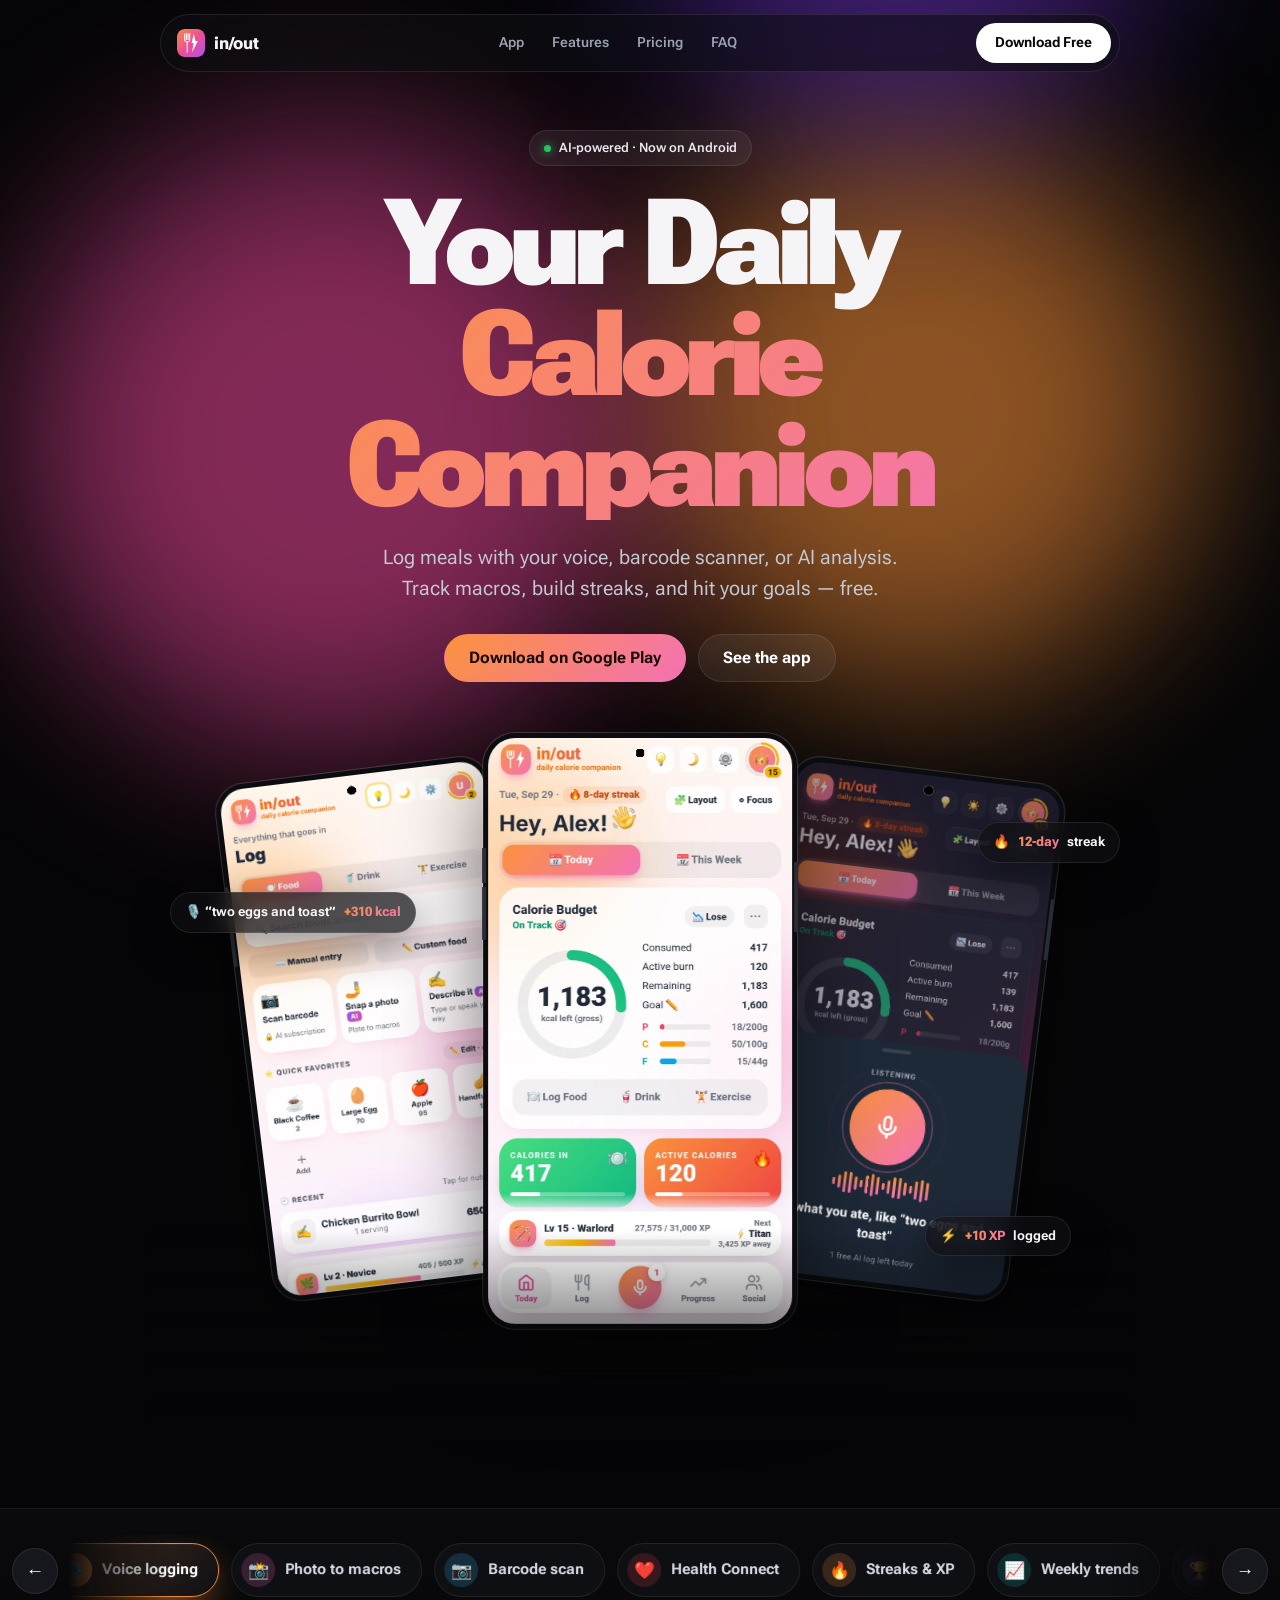
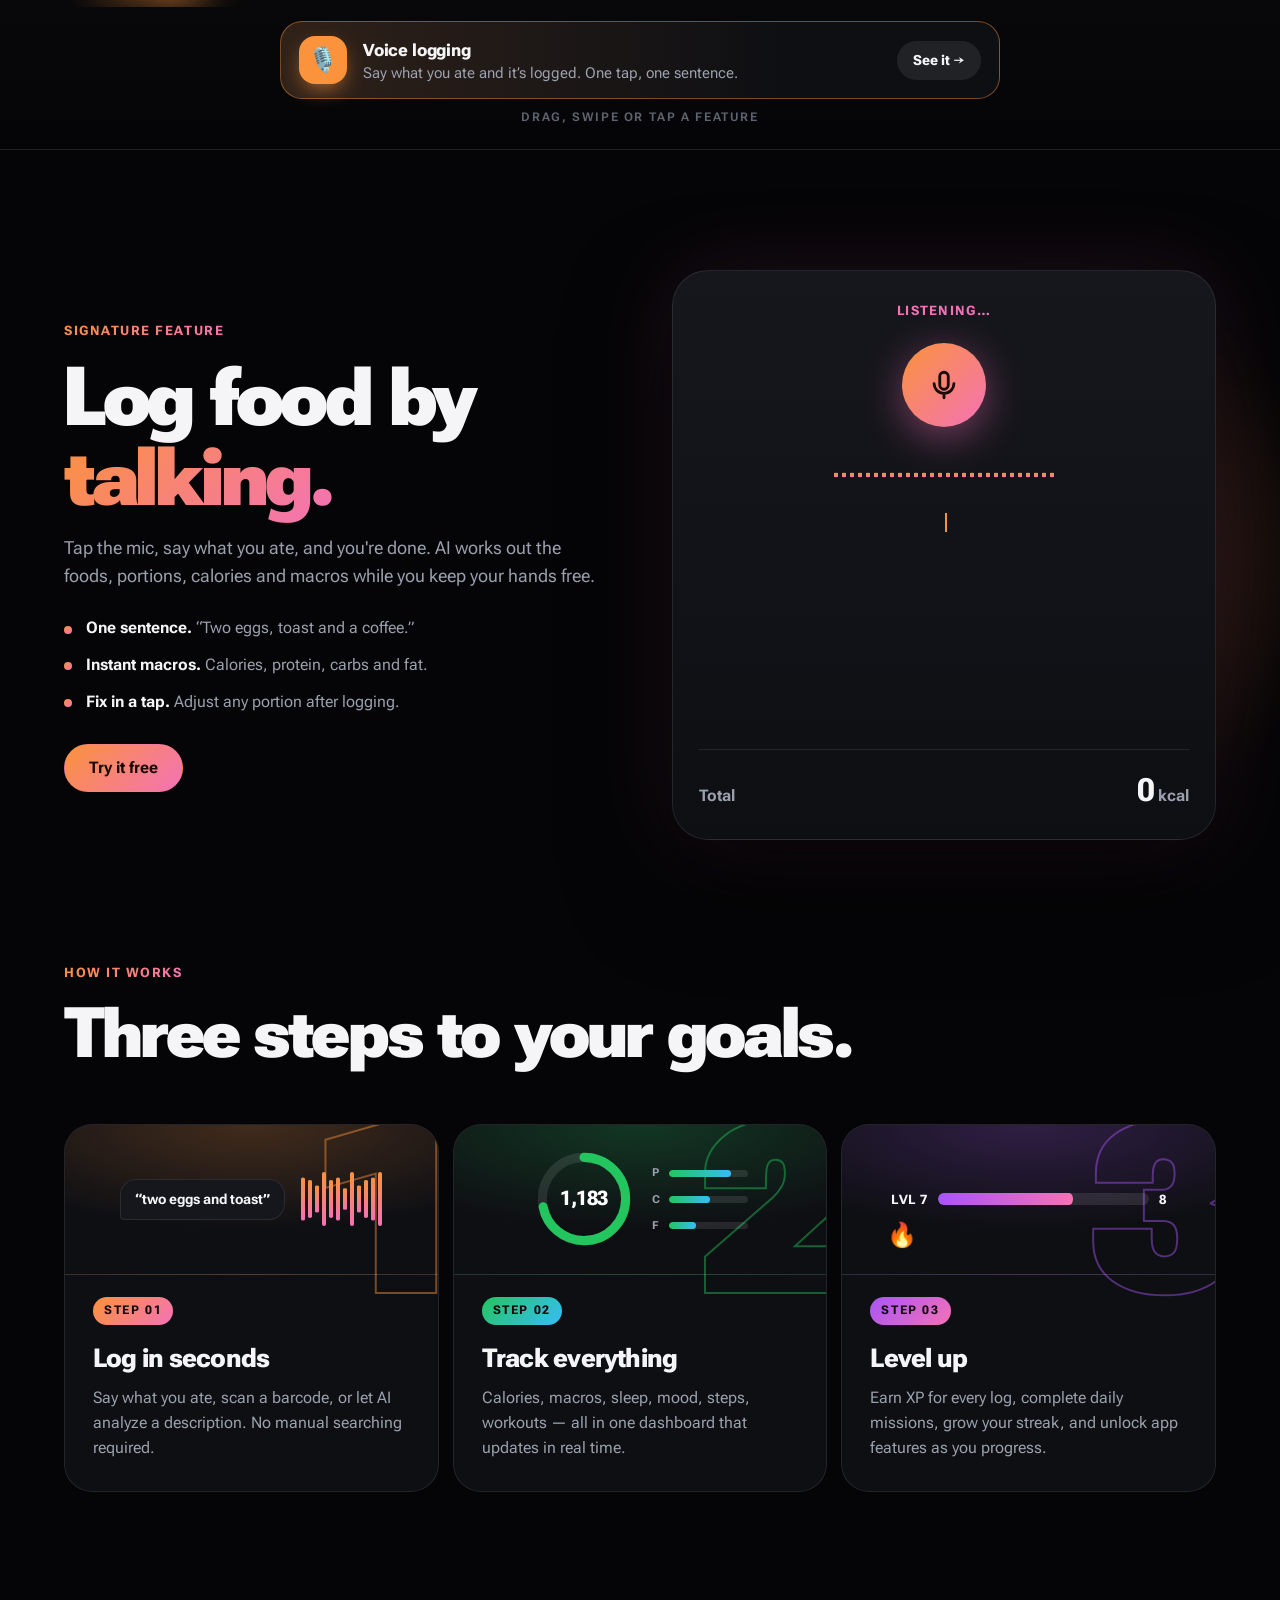
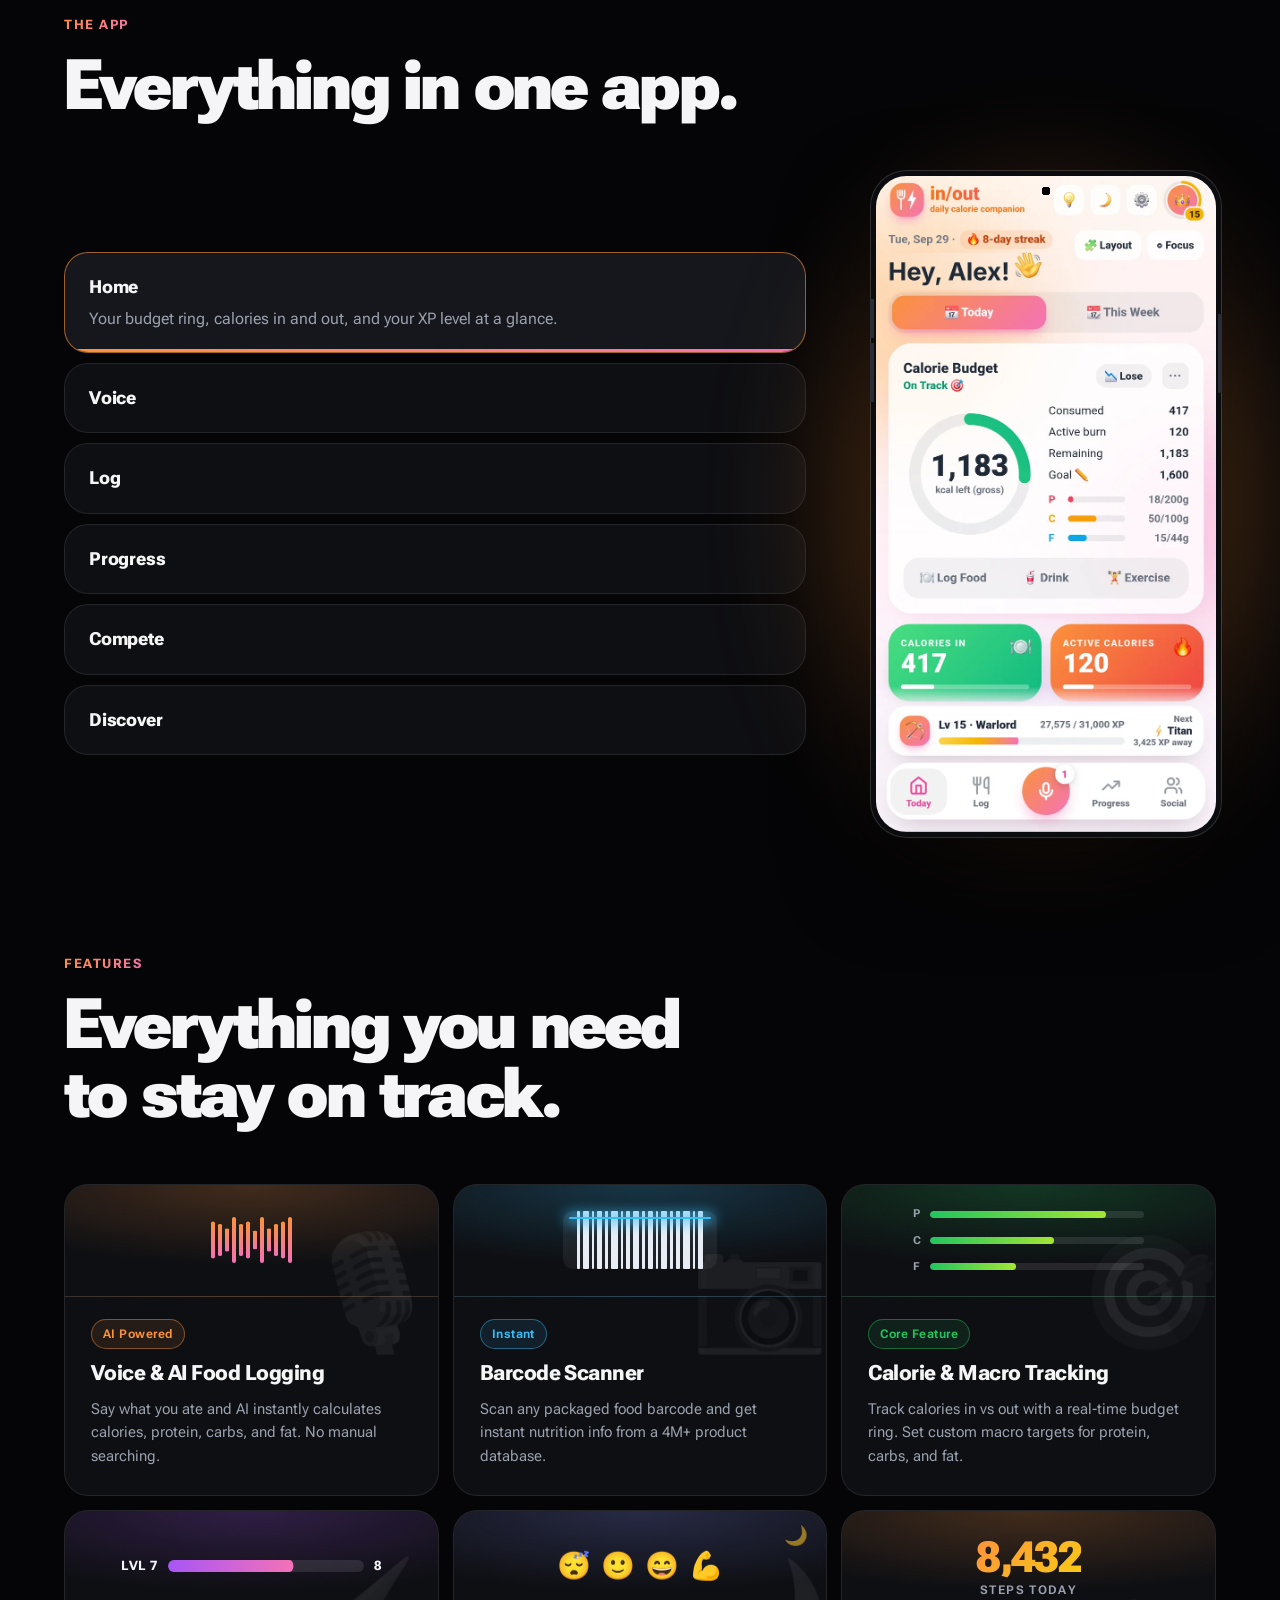
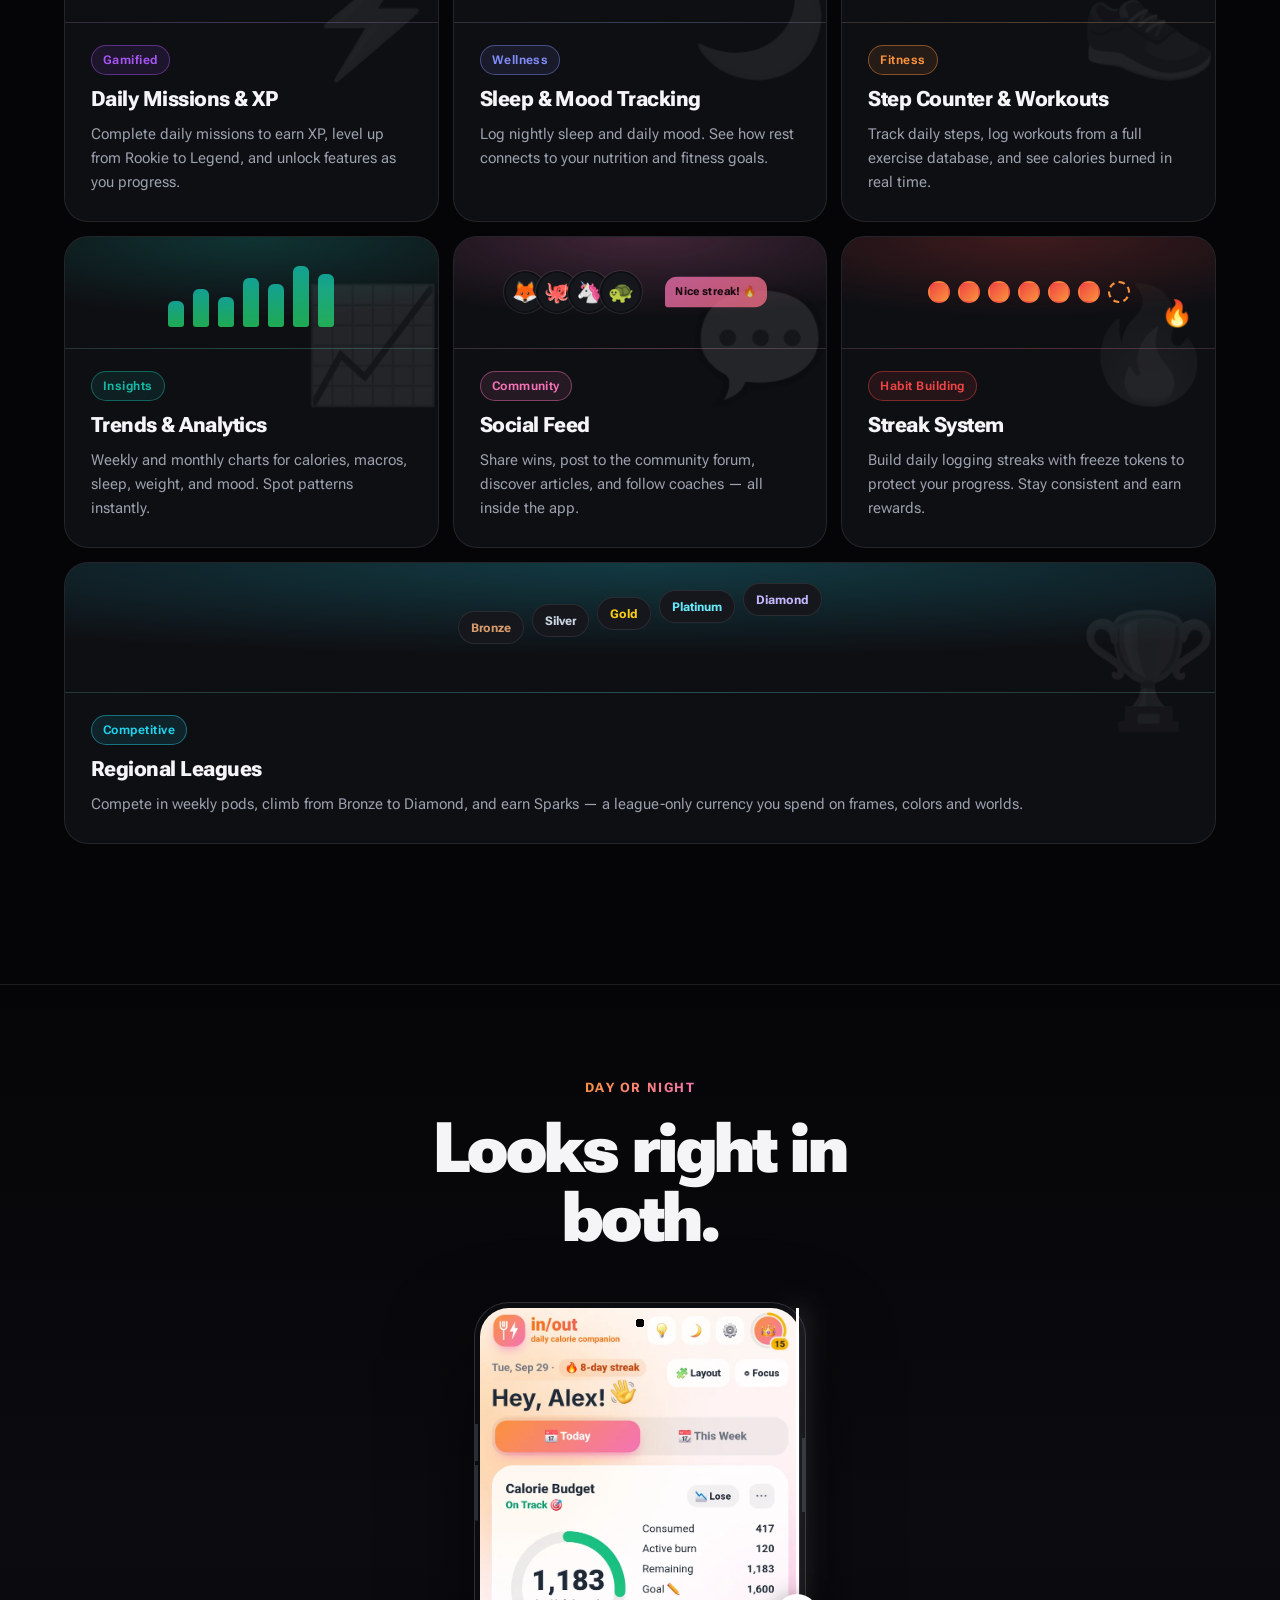
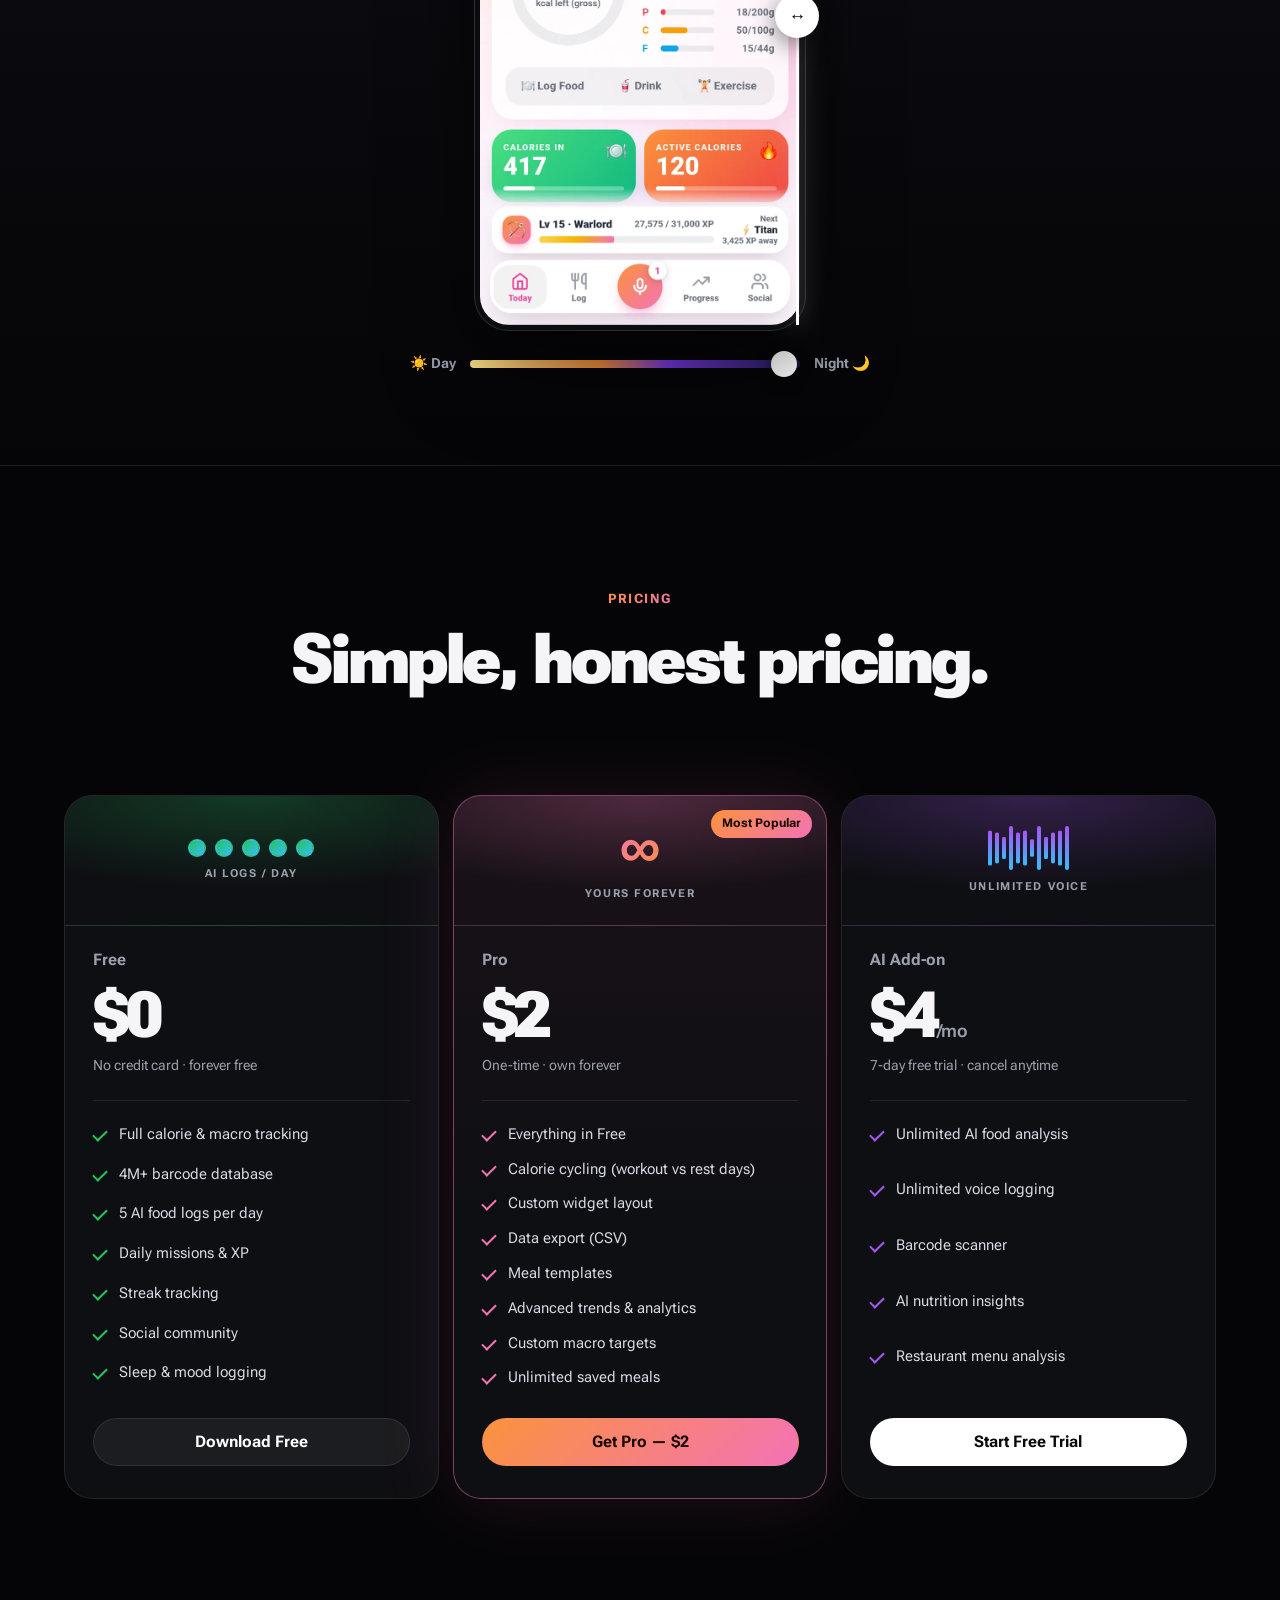
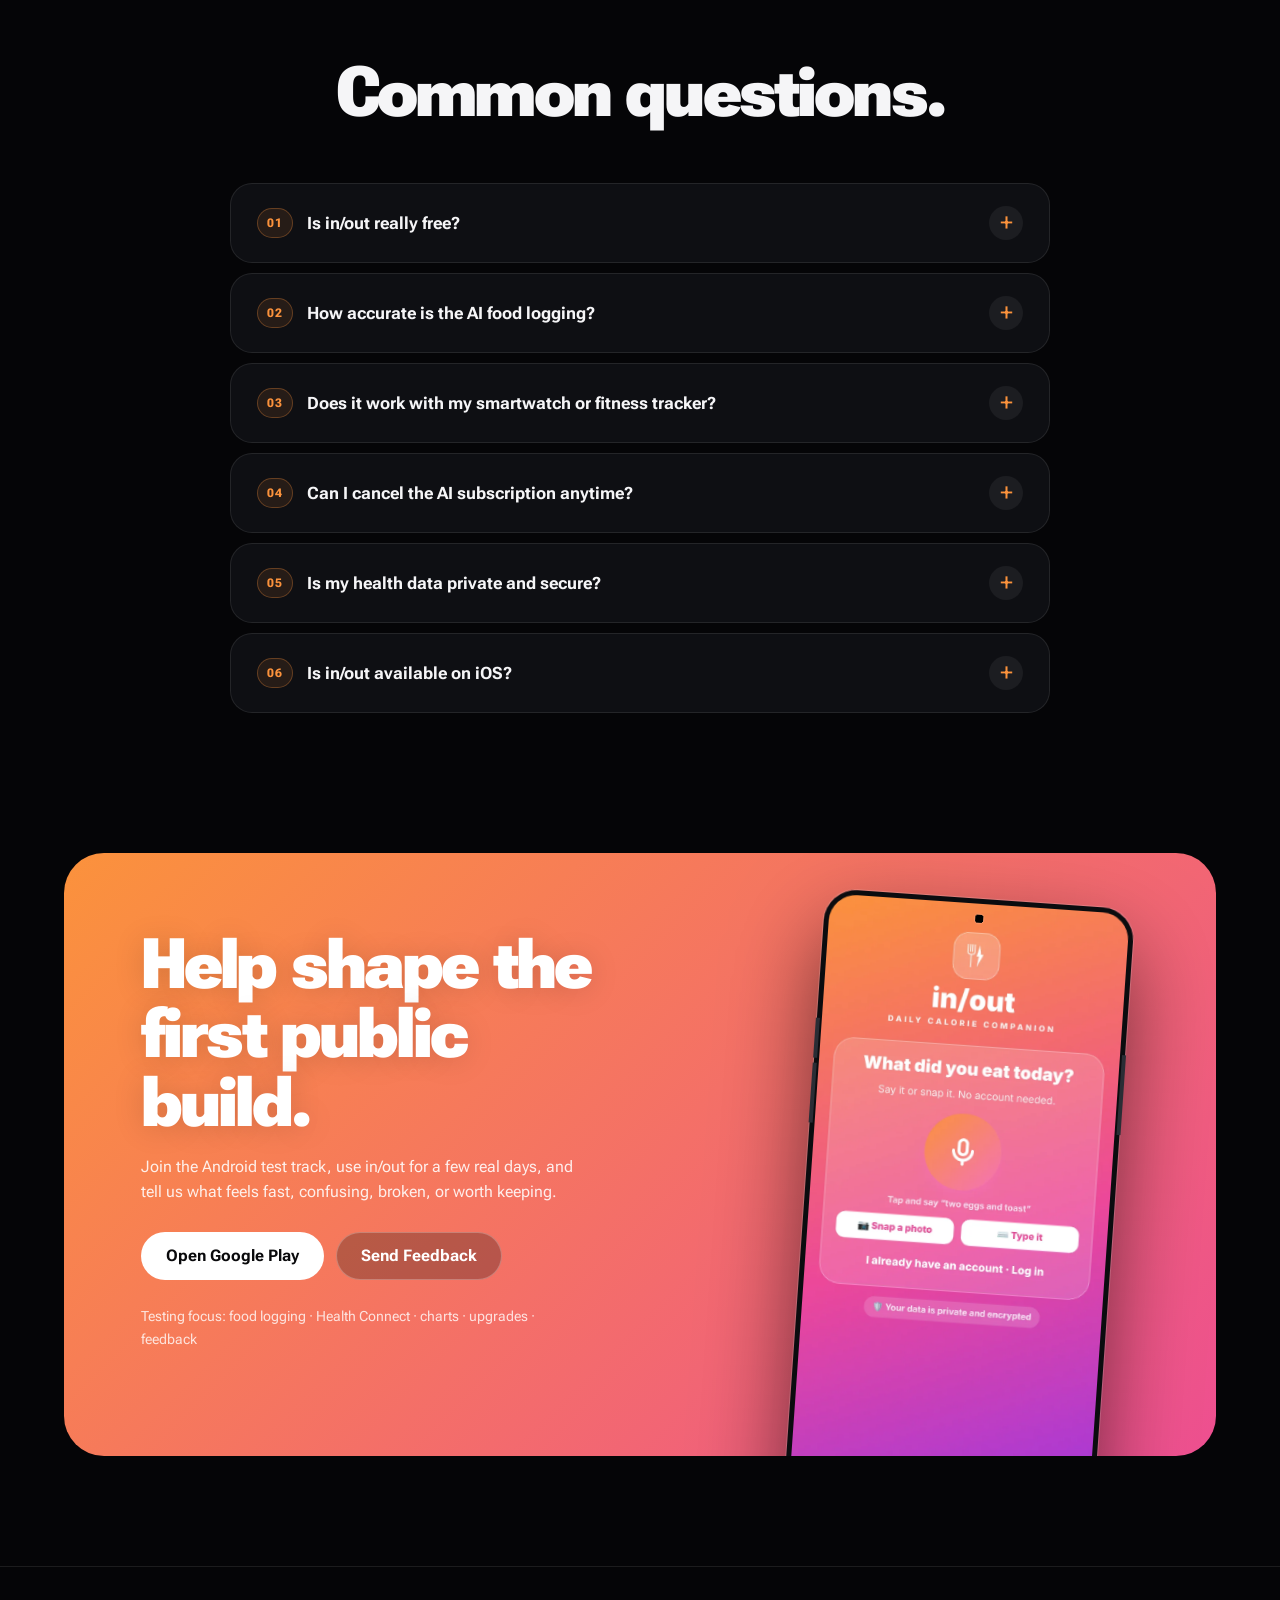
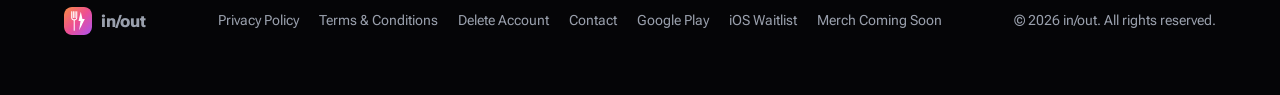
==== commit 8ab0aa5d: "Site: support contact to proton address, og/twitter tags, robots.txt, sitemap.xml Co-Authored-By: Cl" ====
--- a/index.html
+++ b/index.html
@@ -1,1071 +1,1075 @@
-<!DOCTYPE html>
-<html lang="en">
-<head>
-  <meta charset="UTF-8"/>
-  <meta name="viewport" content="width=device-width, initial-scale=1.0"/>
-  <title>in/out — Daily Calorie Companion</title>
-  <meta name="description" content="Track calories, log meals with your voice or AI, build streaks, and hit your goals. Free on Android."/>
-  <meta property="og:title" content="in/out — Daily Calorie Companion"/>
-  <meta property="og:description" content="Log food by talking. Calories in and out, streaks, and progress in one app. Free on Android."/>
-  <meta property="og:type" content="website"/>
-  <meta property="og:image" content="https://inoutcc.app/assets/og.png"/>
+<!DOCTYPE html>
+<html lang="en">
+<head>
+  <meta charset="UTF-8"/>
+  <meta name="viewport" content="width=device-width, initial-scale=1.0"/>
+  <title>in/out — Daily Calorie Companion</title>
+  <meta name="description" content="Track calories, log meals with your voice or AI, build streaks, and hit your goals. Free on Android."/>
+  <meta property="og:title" content="in/out — Daily Calorie Companion"/>
+  <meta property="og:description" content="Log food by talking. Calories in and out, streaks, and progress in one app. Free on Android."/>
+  <meta property="og:type" content="website"/>
+  <meta property="og:image" content="https://inoutcc.app/assets/og.png"/>
+  <meta property="og:url" content="https://inoutcc.app/"/>
   <meta name="twitter:card" content="summary_large_image"/>
-  <meta name="theme-color" content="#050507"/>
-  <link rel="icon" href="logo.svg" type="image/svg+xml"/>
-  <link rel="canonical" href="https://inoutcc.app/"/>
-  <link rel="preconnect" href="https://fonts.googleapis.com"/>
-  <link rel="preconnect" href="https://fonts.gstatic.com" crossorigin/>
-  <link href="https://fonts.googleapis.com/css2?family=Roboto+Flex:opsz,wght@8..144,400..1000&display=swap" rel="stylesheet"/>
-  <style>
-    *, *::before, *::after { box-sizing: border-box; margin: 0; padding: 0; }
-    :root {
-      --bg: #050507; --surface: #0e0f13; --surface-2: #15171c;
-      --line: rgba(255,255,255,0.09); --text: #f5f5f7; --muted: #9aa0ad;
-      --orange: #fb923c; --pink: #f472b6; --violet: #9333ea; --green: #22c55e;
-      --grad: linear-gradient(135deg, #fb923c 0%, #f472b6 100%);
-      --radius: 28px;
-    }
-    html { scroll-behavior: smooth; overflow-x: clip; scroll-padding-top: 90px; }
-    body { font-family: "Roboto Flex", -apple-system, BlinkMacSystemFont, "Segoe UI", sans-serif; background: var(--bg); color: var(--text); line-height: 1.55; -webkit-font-smoothing: antialiased; }
-    a { color: inherit; text-decoration: none; }
-    img { display: block; max-width: 100%; }
-    .shell { max-width: 1200px; margin: 0 auto; padding: 0 24px; }
-
-    /* NAV */
-    .nav { position: fixed; top: 14px; left: 50%; transform: translateX(-50%); z-index: 50; width: min(960px, calc(100% - 24px)); display: flex; align-items: center; justify-content: space-between; gap: 12px; padding: 8px 8px 8px 16px; border: 1px solid var(--line); border-radius: 999px; background: rgba(14,15,19,0.62); backdrop-filter: blur(18px) saturate(1.4); -webkit-backdrop-filter: blur(18px) saturate(1.4); }
-    .brand { display: flex; align-items: center; gap: 9px; font-weight: 800; font-size: 1.05rem; letter-spacing: -0.01em; }
-    .brand img { width: 28px; height: 28px; border-radius: 8px; }
-    .nav-links { display: flex; gap: 4px; color: var(--muted); font-size: 0.88rem; font-weight: 600; }
-    .nav-links a { padding: 8px 12px; border-radius: 999px; transition: color .2s, background .2s; }
-    .nav-links a:hover { color: #fff; background: rgba(255,255,255,0.07); }
-
-    .btn { display: inline-flex; align-items: center; justify-content: center; gap: 8px; min-height: 48px; padding: 0 24px; border-radius: 999px; font-weight: 700; font-size: 0.98rem; border: 1px solid transparent; transition: transform .2s, box-shadow .2s, background .2s; cursor: pointer; }
-    .btn:hover { transform: translateY(-2px); }
-    .btn-primary { background: #fff; color: #09090b; }
-    .btn-primary:hover { box-shadow: 0 10px 40px rgba(244,114,182,0.35); }
-    .btn-grad { background: var(--grad); color: #1a0a05; }
-    .btn-grad:hover { box-shadow: 0 10px 40px rgba(251,146,60,0.4); }
-    .btn-ghost { background: rgba(255,255,255,0.06); border-color: var(--line); color: #fff; }
-    .btn-ghost:hover { background: rgba(255,255,255,0.11); }
-    .btn-sm { min-height: 40px; padding: 0 18px; font-size: 0.88rem; }
-
-    /* HERO */
-    .hero { position: relative; min-height: 100svh; padding: 130px 0 70px; display: flex; flex-direction: column; align-items: center; text-align: center; overflow: hidden; }
-    .aurora { position: absolute; inset: 0; z-index: 0; pointer-events: none; }
-    .aurora i { position: absolute; border-radius: 50%; filter: blur(90px); opacity: .55; will-change: transform; }
-    .aurora i:nth-child(1) { width: 560px; height: 560px; background: #fb923c; left: -8%; top: 6%; animation: drift1 16s ease-in-out infinite alternate; }
-    .aurora i:nth-child(2) { width: 620px; height: 620px; background: #ec4899; right: -10%; top: 18%; animation: drift2 19s ease-in-out infinite alternate; }
-    .aurora i:nth-child(3) { width: 520px; height: 520px; background: #7c3aed; left: 30%; bottom: -18%; opacity: .45; animation: drift1 22s ease-in-out infinite alternate-reverse; }
-    @keyframes drift1 { to { transform: translate(90px, 60px) scale(1.12); } }
-    @keyframes drift2 { to { transform: translate(-100px, 40px) scale(0.92); } }
-    .hero::after { content: ""; position: absolute; inset: 0; z-index: 0; background: linear-gradient(180deg, rgba(5,5,7,0.2) 0%, rgba(5,5,7,0.55) 55%, var(--bg) 100%); pointer-events: none; }
-    .hero > * { position: relative; z-index: 1; }
-    .pill { display: inline-flex; align-items: center; gap: 8px; padding: 7px 14px; border: 1px solid var(--line); border-radius: 999px; background: rgba(255,255,255,0.06); font-size: 0.82rem; font-weight: 600; color: #e8e8ee; backdrop-filter: blur(10px); }
-    .pill b { width: 7px; height: 7px; border-radius: 50%; background: var(--green); box-shadow: 0 0 10px var(--green); }
-    h1 { font-size: clamp(3rem, 9.4vw, 8rem); line-height: 0.92; letter-spacing: -0.045em; font-weight: 800; margin: 22px 0 22px; max-width: 12ch; }
-    h1 em { font-style: normal; background: var(--grad); -webkit-background-clip: text; background-clip: text; color: transparent; }
-    .hero-sub { max-width: 560px; color: #c4c8d2; font-size: clamp(1.02rem, 2vw, 1.25rem); margin-bottom: 30px; }
-    .actions { display: flex; flex-wrap: wrap; justify-content: center; gap: 12px; }
-
-    .stage { position: relative; margin-top: 56px; width: min(980px, 100%); height: clamp(420px, 66vw, 700px); }
-    .phone { position: absolute; will-change: transform; }
-    .phone::before { content: ""; position: absolute; inset: 0 -6px; z-index: 2; pointer-events: none;
-      background:
-        radial-gradient(circle at 50% 15px, #000 0 4.5px, rgba(255,255,255,0.14) 4.5px 5.3px, transparent 5.6px),
-        linear-gradient(#2a2d35, #2a2d35) 0 20% / 4px 6% no-repeat,
-        linear-gradient(#2a2d35, #2a2d35) 0 28% / 4px 9% no-repeat,
-        linear-gradient(#2a2d35, #2a2d35) 100% 24% / 4px 12% no-repeat; }
-    .phone img { display: block; width: 100%; height: auto; border-radius: 9% / 4.67%; background: #0b0c0f;
-      box-shadow: 0 0 0 5px #0b0c0f, 0 0 0 6px rgba(255,255,255,0.16), 0 36px 90px rgba(0,0,0,0.6); }
-    .stage .phone { width: 31%; top: 0; left: 50%; }
-    .stage .p-mid { z-index: 3; transform: translateX(-50%); }
-    .stage .p-left { z-index: 2; width: 27%; transform: translateX(-148%) translateY(7%) rotate(-7deg); }
-    .stage .p-right { z-index: 2; width: 27%; transform: translateX(48%) translateY(7%) rotate(7deg); }
-    .stage .phone { animation: rise 1.1s cubic-bezier(.2,.8,.2,1) both; }
-    .stage .p-left { animation-delay: .15s; } .stage .p-right { animation-delay: .25s; }
-    @keyframes rise { from { opacity: 0; margin-top: 80px; } to { opacity: 1; margin-top: 0; } }
-    .stage::after { content: ""; position: absolute; left: 0; right: 0; bottom: -2px; height: 30%; z-index: 4; background: linear-gradient(180deg, transparent, var(--bg)); pointer-events: none; }
-
-    .marquee { border-block: 1px solid var(--line); overflow: hidden; padding: 20px 0; }
-    .track { display: flex; gap: 14px; width: max-content; animation: slide 38s linear infinite; }
-    .track span { white-space: nowrap; padding: 10px 20px; border: 1px solid var(--line); border-radius: 999px; color: #d6d9e2; font-weight: 600; font-size: 0.95rem; background: var(--surface); }
-    @keyframes slide { to { transform: translateX(-50%); } }
-
-    /* SECTIONS */
-    .section { padding-top: 120px; }
-    .kicker { font-size: 0.8rem; font-weight: 800; letter-spacing: 0.12em; text-transform: uppercase; background: var(--grad); -webkit-background-clip: text; background-clip: text; color: transparent; margin-bottom: 16px; display: inline-block; }
-    h2 { font-size: clamp(2.2rem, 5.6vw, 4.4rem); line-height: 0.98; letter-spacing: -0.04em; font-weight: 800; }
-    .lead { color: var(--muted); font-size: 1.1rem; max-width: 560px; margin-top: 18px; }
-    .center { text-align: center; } .center .lead { margin-inline: auto; }
-
-    /* STEPS */
-    .steps { display: grid; grid-template-columns: repeat(3, 1fr); gap: 14px; margin-top: 56px; }
-    .step { position: relative; border: 1px solid var(--line); background: var(--surface); border-radius: var(--radius); padding: 32px 28px 30px; overflow: hidden; }
-    .step .n { font-size: 4.2rem; font-weight: 800; letter-spacing: -0.05em; line-height: 1; background: var(--grad); -webkit-background-clip: text; background-clip: text; color: transparent; margin-bottom: 40px; }
-    .step h3 { font-size: 1.35rem; font-weight: 800; letter-spacing: -0.02em; margin-bottom: 8px; }
-    .step p { color: var(--muted); }
-
-    /* APP PREVIEW */
-    .preview { display: grid; grid-template-columns: 1fr auto; gap: 70px; align-items: center; margin-top: 56px; }
-    .tabs { display: flex; flex-direction: column; gap: 10px; }
-    .tab { text-align: left; border: 1px solid var(--line); background: var(--surface); color: var(--text); font: inherit; border-radius: 24px; padding: 20px 24px; cursor: pointer; transition: background .25s, border-color .25s; }
-    .tab strong { display: block; font-size: 1.15rem; font-weight: 800; letter-spacing: -0.01em; }
-    .tab span { display: none; color: var(--muted); font-size: 0.98rem; margin-top: 6px; }
-    .tab:hover { border-color: rgba(255,255,255,0.22); }
-    .tab[aria-selected="true"] { background: var(--surface-2); border-color: rgba(251,146,60,0.6); }
-    .tab[aria-selected="true"] span { display: block; }
-    .viewer { position: relative; width: min(340px, 78vw); }
-    .viewer::before { content: ""; position: absolute; inset: 8% 0; border-radius: 50%; filter: blur(80px); opacity: .5; background: var(--glow, #fb923c); transition: background .5s; }
-    .viewer .phone { position: relative; width: 100%; }
-    .viewer .phone img { transition: opacity .35s; }
-    .viewer .phone img.swap { opacity: 0; }
-
-    /* FEATURES */
-    .features { display: grid; grid-template-columns: repeat(3, 1fr); gap: 14px; margin-top: 56px; }
-    .fcard { border: 1px solid var(--line); background: var(--surface); border-radius: 24px; padding: 26px; display: flex; flex-direction: column; gap: 10px; transition: border-color .3s, transform .3s; }
-    .fcard:hover { border-color: rgba(255,255,255,0.22); transform: translateY(-3px); }
-    .fcard h3 { font-size: 1.15rem; font-weight: 800; letter-spacing: -0.015em; }
-    .fcard p { color: var(--muted); font-size: 0.96rem; flex: 1; }
-    .tag { align-self: flex-start; font-size: 0.74rem; font-weight: 700; letter-spacing: 0.04em; padding: 5px 11px; border-radius: 999px; border: 1px solid var(--line); color: #fdba74; background: rgba(251,146,60,0.08); }
-
-    /* THEME */
-    .theme { margin-top: 140px; padding: 90px 0; background: linear-gradient(180deg, var(--bg), #0b0b10 50%, var(--bg)); text-align: center; border-block: 1px solid var(--line); overflow: hidden; }
-    .theme h2 { max-width: 14ch; margin: 0 auto 56px; }
-    .theme-pair { display: flex; justify-content: center; gap: clamp(14px, 4vw, 48px); }
-    .theme-pair .phone { position: relative; width: min(300px, 42vw); }
-    .theme-pair .phone:first-child { transform: rotate(-3deg); }
-    .theme-pair .phone:last-child { transform: rotate(3deg) translateY(30px); }
-
-    /* PRICING */
-    .pricing { display: grid; grid-template-columns: repeat(3, 1fr); gap: 14px; margin-top: 56px; align-items: stretch; }
-    .plan { position: relative; display: flex; flex-direction: column; border: 1px solid var(--line); background: var(--surface); border-radius: var(--radius); padding: 32px 28px; }
-    .plan.hot { background: linear-gradient(180deg, #1a1218, var(--surface) 60%); border-color: rgba(244,114,182,0.5); box-shadow: 0 0 80px rgba(244,114,182,0.12); }
-    .plan .badge { position: absolute; top: 18px; right: 18px; font-size: 0.72rem; font-weight: 800; padding: 5px 11px; border-radius: 999px; background: var(--grad); color: #1a0a05; }
-    .plan .name { font-weight: 700; color: var(--muted); }
-    .plan .price { font-size: 4rem; font-weight: 800; letter-spacing: -0.05em; line-height: 1.1; margin: 8px 0 4px; }
-    .plan .price small { font-size: 1.1rem; font-weight: 600; color: var(--muted); letter-spacing: 0; }
-    .plan .note { color: var(--muted); font-size: 0.9rem; padding-bottom: 22px; border-bottom: 1px solid var(--line); }
-    .plan ul { list-style: none; margin: 22px 0 28px; display: grid; gap: 11px; flex: 1; }
-    .plan li { position: relative; padding-left: 26px; color: #d6d9e2; font-size: 0.96rem; }
-    .plan li::before { content: ""; position: absolute; left: 0; top: 7px; width: 14px; height: 8px; border-left: 2px solid var(--orange); border-bottom: 2px solid var(--orange); transform: rotate(-45deg); }
-
-    /* FAQ */
-    .faq { max-width: 820px; margin: 56px auto 0; display: grid; gap: 10px; }
-    .faq details { border: 1px solid var(--line); background: var(--surface); border-radius: 22px; padding: 0 26px; transition: border-color .25s; }
-    .faq details[open] { border-color: rgba(251,146,60,0.45); }
-    .faq summary { list-style: none; cursor: pointer; display: flex; justify-content: space-between; gap: 16px; align-items: center; padding: 22px 0; font-weight: 700; font-size: 1.08rem; }
-    .faq summary::-webkit-details-marker { display: none; }
-    .faq summary::after { content: "+"; font-size: 1.6rem; font-weight: 400; color: var(--orange); transition: transform .25s; line-height: 1; }
-    .faq details[open] summary::after { transform: rotate(45deg); }
-    .faq details p { color: var(--muted); padding-bottom: 22px; }
-
-    /* CTA */
-    .cta { margin: 140px auto 0; width: min(1152px, calc(100% - 32px)); border-radius: 40px; overflow: hidden; display: grid; grid-template-columns: 1.1fr 0.9fr; align-items: center; background: linear-gradient(135deg, #fb923c, #ec4899 55%, #9333ea); }
-    .cta-copy { padding: clamp(36px, 6vw, 80px); color: #fff; }
-    .cta-copy h2 { text-shadow: 0 2px 30px rgba(0,0,0,0.15); margin-bottom: 18px; }
-    .cta-copy p { color: rgba(255,255,255,0.88); max-width: 440px; margin-bottom: 28px; }
-    .cta-copy .focus { margin-top: 26px; font-size: 0.9rem; color: rgba(255,255,255,0.8); }
-    .cta-art { align-self: end; display: flex; justify-content: center; padding-top: 50px; height: 100%; }
-    .cta-art .phone img { border-radius: 9% / 4.16%; }
-    .cta-art .phone { position: relative; width: min(300px, 78%); margin-bottom: -22%; transform: rotate(4deg); }
-
-    footer { margin-top: 110px; padding: 40px 0 60px; border-top: 1px solid var(--line); color: var(--muted); font-size: 0.9rem; }
-    .foot { display: flex; justify-content: space-between; align-items: center; flex-wrap: wrap; gap: 18px; }
-    .foot nav { display: flex; flex-wrap: wrap; gap: 6px 20px; }
-    .foot a:hover { color: #fff; }
-
-    .sticky { display: none; }
-
-    .rv { opacity: 0; transform: translateY(36px); transition: opacity .9s cubic-bezier(.2,.8,.2,1), transform .9s cubic-bezier(.2,.8,.2,1); }
-    .rv.in { opacity: 1; transform: none; }
-    /* ===== STEPS (personality) ===== */
-    .step { --c1: #fb923c; --c2: #f472b6; padding: 0 28px 30px; isolation: isolate; }
-    .step.s2 { --c1: #22c55e; --c2: #38bdf8; }
-    .step.s3 { --c1: #a855f7; --c2: #f472b6; }
-    .step:hover { border-color: var(--c1); box-shadow: 0 24px 70px -20px var(--c1); }
-    .step .ghost { position: absolute; right: -10px; top: -34px; z-index: -1; font-size: 15rem; font-weight: 900; line-height: 1; letter-spacing: -.06em; color: transparent; -webkit-text-stroke: 2px color-mix(in srgb, var(--c1) 45%, transparent); transition: transform .6s cubic-bezier(.2,.8,.2,1), -webkit-text-stroke-color .3s; pointer-events: none; }
-    .step:hover .ghost { transform: translate(-8px, 6px) rotate(-6deg) scale(1.06); -webkit-text-stroke-color: var(--c1); }
-    .step .viz { position: relative; height: 150px; margin: 0 -28px 22px; display: flex; align-items: center; justify-content: center; gap: 16px; border-bottom: 1px solid var(--line); background: radial-gradient(120% 100% at 50% 0%, color-mix(in srgb, var(--c1) 22%, transparent), transparent 70%); overflow: hidden; }
-    .stepno { display: inline-block; font-size: .72rem; font-weight: 800; letter-spacing: .14em; text-transform: uppercase; padding: 5px 11px; border-radius: 999px; background: linear-gradient(135deg, var(--c1), var(--c2)); color: #12060a; margin-bottom: 14px; transition: transform .3s; }
-    .step:hover .stepno { transform: translateX(6px) rotate(-2deg); }
-    .step h3 { font-size: 1.6rem; letter-spacing: -.03em; }
-    .bubble { padding: 9px 14px; border-radius: 16px 16px 16px 4px; background: var(--surface-2); border: 1px solid var(--line); font-weight: 700; font-size: .88rem; white-space: nowrap; transform: translateY(8px) scale(.9); opacity: 0; transition: transform .5s cubic-bezier(.2,.9,.3,1.4) .35s, opacity .4s .35s; }
-    .step.in .bubble { transform: none; opacity: 1; }
-    .mini-wave { display: flex; align-items: center; gap: 3px; height: 54px; }
-    .mini-wave i { width: 4px; height: 100%; border-radius: 4px; background: linear-gradient(var(--c1), var(--c2)); transform: scaleY(calc(.2 + var(--k, 5) * .1)); transition: transform .4s; }
-    .mini-wave i:nth-child(3n) { --k: 3; } .mini-wave i:nth-child(4n) { --k: 8; } .mini-wave i:nth-child(5n+1) { --k: 6; } .mini-wave i:nth-child(7n) { --k: 2; }
-    .step.s1:hover .mini-wave i { animation: eq .7s ease-in-out infinite alternate; animation-delay: calc(var(--n, 0) * -60ms); --h: .95; }
-    .mini-wave i:nth-child(2){--n:1}.mini-wave i:nth-child(3){--n:2}.mini-wave i:nth-child(4){--n:3}.mini-wave i:nth-child(5){--n:4}.mini-wave i:nth-child(6){--n:5}.mini-wave i:nth-child(7){--n:6}.mini-wave i:nth-child(8){--n:7}.mini-wave i:nth-child(9){--n:8}.mini-wave i:nth-child(10){--n:9}.mini-wave i:nth-child(11){--n:10}.mini-wave i:nth-child(12){--n:11}
-    .mini-ring { width: 104px; height: 104px; transform: rotate(-90deg); }
-    .mini-ring circle { fill: none; stroke-width: 7; stroke-linecap: round; }
-    .mini-ring .trk { stroke: rgba(255,255,255,.1); }
-    .mini-ring .arc { stroke: var(--c1); stroke-dasharray: 100; stroke-dashoffset: 100; transition: stroke-dashoffset 1.4s cubic-bezier(.2,.8,.2,1) .3s; }
-    .step.in .mini-ring .arc { stroke-dashoffset: 28; }
-    .step.s2:hover .mini-ring .arc { stroke-dashoffset: 12; transition-delay: 0s; }
-    .mini-ring text { transform: rotate(90deg); transform-origin: 40px 40px; fill: #fff; font: 800 15px "Roboto Flex", sans-serif; letter-spacing: -.02em; stroke: none; }
-    .bars { display: grid; gap: 9px; width: 96px; }
-    .bars span { display: flex; align-items: center; gap: 7px; }
-    .bars em { font-style: normal; font-size: .7rem; font-weight: 800; color: var(--muted); width: 10px; }
-    .bars u { flex: 1; height: 7px; border-radius: 7px; background: rgba(255,255,255,.1); position: relative; overflow: hidden; }
-    .bars u::after { content: ""; position: absolute; inset: 0; width: var(--w); border-radius: 7px; background: linear-gradient(90deg, var(--c1), var(--c2)); transform: scaleX(0); transform-origin: 0 50%; transition: transform 1.1s cubic-bezier(.2,.8,.2,1) .5s; }
-    .step.in .bars u::after { transform: scaleX(1); }
-    .step.s2:hover .bars u::after { transform: scaleX(1.25); transition-delay: 0s; }
-    .lvl { display: flex; align-items: center; gap: 10px; width: 74%; }
-    .lvl b { font-size: .8rem; font-weight: 800; letter-spacing: .06em; }
-    .xp { flex: 1; height: 12px; border-radius: 12px; background: rgba(255,255,255,.1); overflow: hidden; }
-    .xp u { display: block; height: 100%; width: 100%; border-radius: 12px; background: linear-gradient(90deg, var(--c1), var(--c2)); transform: scaleX(0); transform-origin: 0 50%; transition: transform 1.3s cubic-bezier(.2,.8,.2,1) .4s; }
-    .step.in .xp u { transform: scaleX(.64); }
-    .step.s3:hover .xp u { transform: scaleX(1); transition-delay: 0s; }
-    .pop { position: absolute; right: 22%; top: 24px; font-weight: 800; font-size: .9rem; color: #fff; padding: 4px 10px; border-radius: 999px; background: linear-gradient(135deg, var(--c1), var(--c2)); opacity: 0; transform: translateY(14px) scale(.8); transition: opacity .3s, transform .5s cubic-bezier(.2,.9,.3,1.5); }
-    .step.s3:hover .pop { opacity: 1; transform: translateY(-4px) scale(1); }
-    .flame { position: absolute; left: 12%; bottom: 20px; font-size: 1.5rem; transition: transform .4s cubic-bezier(.2,.9,.3,1.5); }
-    .step.s3:hover .flame { transform: scale(1.5) rotate(-12deg); }
-    @media (max-width: 900px) { .step .ghost { font-size: 11rem; } }
-
-    /* uniform phone sizes: screenshots have mixed aspect ratios (1.93 vs 2.16) */
-    .stage .phone img { aspect-ratio: 760 / 1465; object-fit: cover; object-position: 50% 0; }
-    .viewer { --vw: min(340px, 78vw); display: flex; justify-content: center; width: var(--vw); }
-    .viewer .phone { width: auto; height: calc(var(--vw) * 1.928); }
-    .viewer .phone img { height: 100%; width: auto; max-width: none; }
-    .theme-pair .phone img { aspect-ratio: 760 / 1465; object-fit: cover; object-position: 50% 0; }
-
-    /* ===== MORE PERSONALITY: features / pricing / theme / faq ===== */
-    .fcard { --c1: #fb923c; --c2: #f472b6; padding: 0 26px 26px; gap: 8px; isolation: isolate; }
-    .fcard:hover { border-color: var(--c1); box-shadow: 0 22px 60px -22px var(--c1); }
-    .fcard .ghost { position: absolute; right: -4px; top: 52px; z-index: -1; font-size: 7rem; line-height: 1; opacity: .09; filter: grayscale(1); transition: transform .6s cubic-bezier(.2,.8,.2,1), opacity .3s, filter .3s; pointer-events: none; }
-    .fcard:hover .ghost { transform: translate(-10px, -6px) rotate(-10deg) scale(1.2); opacity: .22; filter: none; }
-    .fcard .fviz { position: relative; height: 112px; margin: 0 -26px 14px; display: flex; align-items: center; justify-content: center; gap: 14px; border-bottom: 1px solid var(--line); overflow: hidden; background: radial-gradient(120% 100% at 50% 0%, color-mix(in srgb, var(--c1) 22%, transparent), transparent 72%); }
-    .fcard .tag { color: var(--c1); border-color: color-mix(in srgb, var(--c1) 45%, transparent); background: color-mix(in srgb, var(--c1) 10%, transparent); order: 0; }
-    .fcard:hover .tag { background: color-mix(in srgb, var(--c1) 24%, transparent); }
-    .fcard h3 { font-size: 1.3rem; letter-spacing: -.025em; }
-    .fcard p { flex: initial; }
-    .fcard .mini-wave { height: 46px; }
-    .fcard:hover .mini-wave i { animation: eq .7s ease-in-out infinite alternate; animation-delay: calc(var(--n, 0) * -60ms); --h: .95; }
-    /* generic in-view fills */
-    .fcard.in .bars u::after { transform: scaleX(1); }
-    .fcard:hover .bars u::after { transform: scaleX(1.2); transition-delay: 0s; }
-    .bars.wide { width: 62%; }
-    .fcard.in .xp u { transform: scaleX(.64); }
-    .fcard:hover .xp u { transform: scaleX(1); transition-delay: 0s; }
-    .fcard .lvl { width: 70%; }
-    .fcard .pop { right: 14%; top: 16px; }
-    .fcard:hover .pop { opacity: 1; transform: translateY(-4px) scale(1); }
-    /* barcode */
-    .bc { position: relative; display: flex; align-items: center; gap: 3px; height: 58px; padding: 0 14px; border-radius: 10px; background: rgba(255,255,255,.06); }
-    .bc i { width: var(--w); height: 100%; background: #e8edf5; border-radius: 1px; }
-    .bc .scan { position: absolute; left: 6px; right: 6px; top: 6px; height: 2px; background: var(--c1); box-shadow: 0 0 14px 3px var(--c1); border-radius: 2px; }
-    .f-scan:hover .scan { animation: scanY 1.1s ease-in-out infinite alternate; }
-    @keyframes scanY { to { transform: translateY(44px); } }
-    .f-scan:hover .bc { background: color-mix(in srgb, var(--c1) 14%, transparent); }
-    /* sleep + mood */
-    .moods { display: flex; gap: 10px; }
-    .moods span { font-size: 1.7rem; transition: transform .35s cubic-bezier(.2,.9,.3,1.6); }
-    .moods span:nth-child(2) { transition-delay: .04s; } .moods span:nth-child(3) { transition-delay: .08s; } .moods span:nth-child(4) { transition-delay: .12s; }
-    .f-sleep:hover .moods span { transform: translateY(-9px) rotate(-8deg) scale(1.15); }
-    .moon { position: absolute; right: 18px; top: 10px; font-size: 1.2rem; opacity: .55; transition: transform .6s, opacity .3s; }
-    .f-sleep:hover .moon { transform: rotate(-25deg) scale(1.4); opacity: 1; }
-    /* steps */
-    .stepcount { text-align: center; line-height: 1; }
-    .stepcount b { display: block; font-size: 2.7rem; font-weight: 800; letter-spacing: -.04em; font-variant-numeric: tabular-nums; background: linear-gradient(135deg, var(--c1), var(--c2)); -webkit-background-clip: text; background-clip: text; color: transparent; transition: transform .4s cubic-bezier(.2,.9,.3,1.5); }
-    .stepcount small { display: block; margin-top: 6px; font-size: .72rem; font-weight: 700; letter-spacing: .12em; text-transform: uppercase; color: var(--muted); }
-    .f-steps:hover .stepcount b { transform: scale(1.12); }
-    /* chart */
-    .chart { display: flex; align-items: flex-end; gap: 9px; height: 70px; }
-    .chart i { width: 16px; height: var(--h); border-radius: 6px 6px 3px 3px; background: linear-gradient(var(--c1), var(--c2)); transform: scaleY(0); transform-origin: 50% 100%; transition: transform .7s cubic-bezier(.2,.9,.3,1.3) calc(var(--n) * 70ms + .3s); opacity: .85; }
-    .fcard.in .chart i { transform: scaleY(1); }
-    .f-trend:hover .chart i { transform: scaleY(1.22); transition-delay: calc(var(--n) * 35ms); opacity: 1; }
-    /* social */
-    .avs { display: flex; }
-    .avs span { width: 42px; height: 42px; margin-left: -10px; border-radius: 50%; display: grid; place-items: center; font-size: 1.3rem; background: var(--surface-2); border: 2px solid #0e0f13; box-shadow: 0 0 0 1px var(--line); transition: transform .35s cubic-bezier(.2,.9,.3,1.5); }
-    .avs span:first-child { margin-left: 0; }
-    .f-social:hover .avs span { transform: translateY(-6px); }
-    .f-social:hover .avs span:nth-child(2) { transition-delay: .05s; } .f-social:hover .avs span:nth-child(3) { transition-delay: .1s; } .f-social:hover .avs span:nth-child(4) { transition-delay: .15s; }
-    .cb { padding: 8px 12px; border-radius: 14px 14px 14px 4px; background: linear-gradient(135deg, var(--c1), var(--c2)); color: #1a0a10; font-weight: 800; font-size: .8rem; white-space: nowrap; transform: scale(.85); opacity: .75; transition: transform .4s cubic-bezier(.2,.9,.3,1.5), opacity .3s; }
-    .f-social:hover .cb { transform: scale(1.08) rotate(-3deg); opacity: 1; }
-    /* streak */
-    .days { display: flex; gap: 8px; }
-    .days i { width: 22px; height: 22px; border-radius: 50%; border: 2px solid rgba(255,255,255,.18); background: transparent; transition: background .35s calc(var(--n) * 90ms + .3s), border-color .35s calc(var(--n) * 90ms + .3s), transform .35s calc(var(--n) * 90ms + .3s); }
-    .fcard.in .days i { background: linear-gradient(135deg, var(--c1), var(--c2)); border-color: transparent; }
-    .fcard.in .days i:last-child { background: transparent; border-color: var(--c2); border-style: dashed; }
-    .f-streak:hover .days i { transform: translateY(-5px) scale(1.15); transition-delay: calc(var(--n) * 40ms); }
-    .flame2 { position: absolute; right: 22px; bottom: 14px; font-size: 1.6rem; transition: transform .4s cubic-bezier(.2,.9,.3,1.5); }
-    .f-streak:hover .flame2 { transform: scale(1.5) rotate(-12deg); }
-    /* leagues */
-    .ranks { display: flex; align-items: flex-end; gap: 8px; flex-wrap: wrap; justify-content: center; padding: 0 14px; }
-    .ranks span { font-size: .78rem; font-weight: 800; padding: 6px 12px; border-radius: 999px; border: 1px solid var(--line); background: var(--surface-2); transform: translateY(calc(var(--r) * -7px)); transition: transform .4s cubic-bezier(.2,.9,.3,1.4) calc(var(--r) * 50ms), background .3s, color .3s; }
-    .ranks span:nth-child(1) { color: #d69a6b; } .ranks span:nth-child(2) { color: #cbd5e1; } .ranks span:nth-child(3) { color: #facc15; } .ranks span:nth-child(4) { color: #67e8f9; } .ranks span:nth-child(5) { color: #c4b5fd; }
-    .f-league:hover .ranks span { transform: translateY(calc(var(--r) * -16px)); background: color-mix(in srgb, currentColor 14%, var(--surface-2)); }
-    .f-league .fviz { height: 130px; }
-
-    /* pricing */
-    .plan { --c1: #22c55e; --c2: #38bdf8; }
-    .plan.p-pro { --c1: #f472b6; --c2: #fb923c; }
-    .plan.p-ai { --c1: #a855f7; --c2: #38bdf8; }
-    .plan { padding: 0 28px 32px; overflow: hidden; }
-    .plan:hover { border-color: var(--c1); box-shadow: 0 26px 70px -24px var(--c1); }
-    .pviz { position: relative; height: 130px; margin: 0 -28px 22px; display: flex; flex-direction: column; align-items: center; justify-content: center; gap: 8px; border-bottom: 1px solid var(--line); background: radial-gradient(120% 100% at 50% 0%, color-mix(in srgb, var(--c1) 24%, transparent), transparent 72%); }
-    .pviz small { font-size: .7rem; font-weight: 800; letter-spacing: .14em; text-transform: uppercase; color: var(--muted); }
-    .dots { display: flex; gap: 9px; }
-    .dots i { width: 18px; height: 18px; border-radius: 50%; border: 2px solid rgba(255,255,255,.2); transition: background .3s calc(var(--n) * 110ms + .3s), border-color .3s calc(var(--n) * 110ms + .3s), transform .3s calc(var(--n) * 110ms + .3s); }
-    .plan.in .dots i { background: linear-gradient(135deg, var(--c1), var(--c2)); border-color: transparent; }
-    .p-free:hover .dots i { transform: translateY(-5px) scale(1.2); transition-delay: calc(var(--n) * 45ms); }
-    .inf { font-size: 3.6rem; font-weight: 800; line-height: 1; background: linear-gradient(135deg, var(--c1), var(--c2)); -webkit-background-clip: text; background-clip: text; color: transparent; transition: transform .6s cubic-bezier(.2,.9,.3,1.4); }
-    .p-pro:hover .inf { transform: scale(1.25) rotate(-8deg); }
-    .plan .mini-wave { height: 44px; }
-    .p-ai:hover .mini-wave i { animation: eq .7s ease-in-out infinite alternate; animation-delay: calc(var(--n, 0) * -60ms); --h: .95; }
-    .plan .badge { top: 14px; right: 14px; z-index: 2; }
-    .plan li::before { border-color: var(--c1); }
-    .plan .btn { transition: transform .2s, box-shadow .2s, background .2s; }
-    .plan:hover .btn-ghost { background: linear-gradient(135deg, var(--c1), var(--c2)); color: #0b0b10; border-color: transparent; }
-
-    /* faq */
-    .faq { counter-reset: q; }
-    .faq details { counter-increment: q; position: relative; overflow: hidden; transition: border-color .25s, transform .25s, background .25s; }
-    .faq details:hover { transform: translateX(6px); border-color: rgba(255,255,255,.22); }
-    .faq details::before { content: ""; position: absolute; left: 0; top: 0; bottom: 0; width: 4px; background: var(--grad); transform: scaleY(0); transition: transform .3s; transform-origin: 50% 0; }
-    .faq details[open]::before { transform: scaleY(1); }
-    .faq details[open] { background: linear-gradient(90deg, rgba(251,146,60,.07), var(--surface) 40%); }
-    .faq summary { justify-content: flex-start; gap: 14px; }
-    .faq summary::before { content: counter(q, decimal-leading-zero); font-size: .78rem; font-weight: 800; letter-spacing: .08em; color: var(--orange); padding: 4px 9px; border-radius: 999px; background: rgba(251,146,60,.1); border: 1px solid rgba(251,146,60,.3); }
-    .faq summary::after { margin-left: auto; width: 34px; height: 34px; display: grid; place-items: center; border-radius: 50%; background: rgba(255,255,255,.06); flex: none; transition: transform .3s, background .3s; }
-    .faq details:hover summary::after { background: rgba(251,146,60,.2); }
-
-    /* day / night compare */
-    .compare { display: flex; flex-direction: column; align-items: center; gap: 28px; }
-    .cmp-phone { position: relative; width: min(320px, 72vw); touch-action: pan-y; cursor: ew-resize; }
-    .cmp-phone img { aspect-ratio: 760 / 1465; object-fit: cover; object-position: 50% 0; }
-    .cmp-phone img.dark { position: absolute; inset: 0; clip-path: inset(0 0 0 var(--x)); }
-    .cmp-line { position: absolute; top: 0; bottom: 0; left: var(--x); width: 3px; margin-left: -1.5px; background: #fff; box-shadow: 0 0 24px rgba(255,255,255,.7); z-index: 3; pointer-events: none; }
-    .cmp-line b { position: absolute; top: 50%; left: 50%; width: 44px; height: 44px; margin: -22px; display: grid; place-items: center; border-radius: 50%; background: #fff; color: #09090b; font-size: 1.1rem; box-shadow: 0 6px 24px rgba(0,0,0,.5); }
-    .cmp-ctl { display: flex; align-items: center; gap: 14px; width: min(460px, 90%); font-weight: 700; font-size: .9rem; color: var(--muted); }
-    .cmp-ctl input { flex: 1; appearance: none; -webkit-appearance: none; height: 8px; border-radius: 8px; background: linear-gradient(90deg, #fde68a, #fb923c 40%, #7c3aed 60%, #1e1b4b); outline: none; }
-    .cmp-ctl input::-webkit-slider-thumb { -webkit-appearance: none; width: 26px; height: 26px; border-radius: 50%; background: #fff; border: 0; box-shadow: 0 4px 14px rgba(0,0,0,.5); cursor: grab; transition: transform .2s; }
-    .cmp-ctl input::-webkit-slider-thumb:hover { transform: scale(1.2); }
-    .cmp-ctl input::-moz-range-thumb { width: 26px; height: 26px; border-radius: 50%; background: #fff; border: 0; }
-
-    /* ===== FEATURE TICKER (carousel) ===== */
-    .ticker { padding: 26px 0 22px; border-block: 1px solid var(--line); background: linear-gradient(180deg, rgba(255,255,255,.02), transparent); }
-    .tk-row { display: flex; align-items: center; gap: 10px; max-width: 1280px; margin: 0 auto; padding: 0 12px; }
-    .tk-viewport { position: relative; flex: 1; overflow: hidden; cursor: grab; touch-action: pan-y; user-select: none; -webkit-user-select: none; outline: none;
-      -webkit-mask-image: linear-gradient(90deg, transparent, #000 9%, #000 91%, transparent); mask-image: linear-gradient(90deg, transparent, #000 9%, #000 91%, transparent); }
-    .tk-viewport.drag { cursor: grabbing; }
-    .tk-viewport:focus-visible { box-shadow: 0 0 0 2px var(--orange); border-radius: 18px; }
-    .tk-track { display: flex; gap: 12px; width: max-content; padding: 8px 0 10px; will-change: transform; }
-    .tk-pill { --c: #fb923c; flex: none; display: inline-flex; align-items: center; gap: 10px; padding: 9px 20px 9px 9px; border-radius: 999px; border: 1px solid var(--line); background: var(--surface); color: #d6d9e2; font: inherit; font-weight: 700; font-size: .95rem; white-space: nowrap; cursor: pointer; transition: transform .25s cubic-bezier(.2,.9,.3,1.4), border-color .25s, background .25s, box-shadow .25s, color .25s; }
-    .tk-pill .ic { width: 34px; height: 34px; border-radius: 50%; display: grid; place-items: center; font-size: 1.05rem; background: color-mix(in srgb, var(--c) 18%, transparent); transition: transform .35s cubic-bezier(.2,.9,.3,1.6), background .25s; }
-    .tk-pill:hover { transform: translateY(-4px); border-color: var(--c); color: #fff; box-shadow: 0 14px 34px -14px var(--c); }
-    .tk-pill:hover .ic { transform: scale(1.18) rotate(-10deg); }
-    .tk-pill:active { transform: translateY(-1px) scale(.97); }
-    .tk-pill.on { color: #fff; border-color: var(--c); background: linear-gradient(135deg, color-mix(in srgb, var(--c) 26%, var(--surface)), var(--surface)); box-shadow: 0 14px 40px -14px var(--c); }
-    .tk-pill.on .ic { background: var(--c); }
-    .tk-pill:focus-visible { outline: 2px solid var(--c); outline-offset: 3px; }
-    .tk-btn { flex: none; width: 46px; height: 46px; border-radius: 50%; border: 1px solid var(--line); background: var(--surface-2); color: #fff; font-size: 1.15rem; font-weight: 800; cursor: pointer; display: grid; place-items: center; transition: transform .2s cubic-bezier(.2,.9,.3,1.5), background .2s, border-color .2s; }
-    .tk-btn:hover { background: var(--grad); color: #1a0a05; border-color: transparent; transform: scale(1.12); }
-    .tk-btn[data-dir="-1"]:hover { transform: scale(1.12) translateX(-3px); } .tk-btn[data-dir="1"]:hover { transform: scale(1.12) translateX(3px); }
-    .tk-btn:active { transform: scale(.92); }
-    .tk-detail { --c: #fb923c; display: flex; align-items: center; gap: 16px; width: min(720px, calc(100% - 32px)); margin: 14px auto 0; padding: 14px 18px; border-radius: 22px; border: 1px solid color-mix(in srgb, var(--c) 45%, transparent); background: linear-gradient(90deg, color-mix(in srgb, var(--c) 14%, var(--surface)), var(--surface) 70%); transition: border-color .35s, background .35s; }
-    .tk-ic { flex: none; width: 48px; height: 48px; border-radius: 16px; display: grid; place-items: center; font-size: 1.5rem; background: var(--c); box-shadow: 0 8px 24px -8px var(--c); transition: background .35s; }
-    .tk-txt { flex: 1; min-width: 0; transition: opacity .2s, transform .25s; }
-    .tk-txt.swap { opacity: 0; transform: translateY(6px); }
-    .tk-txt b { display: block; font-size: 1.05rem; font-weight: 800; letter-spacing: -.01em; }
-    .tk-txt p { color: var(--muted); font-size: .92rem; line-height: 1.4; }
-    .tk-go { flex: none; font-weight: 800; font-size: .88rem; padding: 9px 16px; border-radius: 999px; background: rgba(255,255,255,.08); transition: background .2s, color .2s, transform .2s; }
-    .tk-go:hover { background: var(--c); color: #12060a; transform: translateX(3px); }
-    .tk-hint { text-align: center; margin-top: 10px; font-size: .72rem; font-weight: 700; letter-spacing: .14em; text-transform: uppercase; color: #5d6370; }
-    @media (max-width: 600px) { .tk-btn { width: 38px; height: 38px; } .tk-go { display: none; } .tk-row { padding: 0 6px; gap: 4px; } }
-
-    /* ===== VOICE HIGHLIGHT ===== */
-    .voice-grid { display: grid; grid-template-columns: 1fr 1fr; gap: 64px; align-items: center; position: relative; }
-    .voice-grid::before { content: ""; position: absolute; right: -10%; top: 50%; width: 560px; height: 560px; margin-top: -280px; border-radius: 50%; background: radial-gradient(circle, rgba(244,114,182,.25), rgba(251,146,60,.1) 50%, transparent 70%); filter: blur(30px); pointer-events: none; z-index: -1; }
-    .vh { font-size: clamp(2.6rem, 6.4vw, 5.4rem); }
-    .vh em { font-style: normal; background: var(--grad); -webkit-background-clip: text; background-clip: text; color: transparent; }
-    .vpoints { list-style: none; margin: 26px 0 30px; display: grid; gap: 12px; color: var(--muted); }
-    .vpoints li { padding-left: 22px; position: relative; }
-    .vpoints li::before { content: ""; position: absolute; left: 0; top: .6em; width: 8px; height: 8px; border-radius: 50%; background: var(--grad); }
-    .vpoints b { color: var(--text); }
-    .vscreen { position: relative; border: 1px solid var(--line); border-radius: 36px; padding: 30px 26px 24px; background: linear-gradient(180deg, #16171d, #0e0f13); box-shadow: 0 40px 100px rgba(0,0,0,.55), 0 0 90px rgba(244,114,182,.12); min-height: 520px; display: flex; flex-direction: column; align-items: center; text-align: center; }
-    .vstat { font-size: .8rem; font-weight: 800; letter-spacing: .1em; text-transform: uppercase; color: var(--muted); margin-bottom: 22px; transition: color .3s; }
-    .vdemo.listening .vstat { color: var(--pink); }
-    .vdemo.done .vstat { color: var(--green); }
-    .mic { position: relative; width: 84px; height: 84px; border-radius: 50%; border: 0; cursor: pointer; background: var(--grad); display: grid; place-items: center; box-shadow: 0 10px 40px rgba(244,114,182,.45); transition: transform .2s; }
-    .mic:hover { transform: scale(1.06); } .mic:active { transform: scale(.95); }
-    .mic .ring { position: absolute; inset: 0; border-radius: 50%; border: 2px solid rgba(244,114,182,.7); opacity: 0; pointer-events: none; }
-    .vdemo.listening .ring { animation: ripple 2s ease-out infinite; }
-    .vdemo.listening .r2 { animation-delay: .6s; } .vdemo.listening .r3 { animation-delay: 1.2s; }
-    @keyframes ripple { 0% { transform: scale(1); opacity: .8; } 100% { transform: scale(2.3); opacity: 0; } }
-    .wave { display: flex; align-items: center; justify-content: center; gap: 4px; height: 56px; margin: 20px 0 6px; }
-    .wave i { width: 4px; height: 100%; border-radius: 4px; background: var(--grad); transform: scaleY(.08); transform-origin: 50% 50%; opacity: .45; transition: transform .4s, opacity .4s; }
-    .vdemo.listening .wave i { opacity: 1; animation: eq .9s ease-in-out infinite alternate; animation-delay: calc(var(--i) * -70ms); }
-    @keyframes eq { 0% { transform: scaleY(.1); } 100% { transform: scaleY(var(--h)); } }
-    .tx { min-height: 3.2em; font-size: 1.2rem; font-weight: 700; letter-spacing: -.01em; max-width: 30ch; }
-    .vdemo.listening .tx::after { content: ""; display: inline-block; width: 2px; height: 1em; margin-left: 3px; vertical-align: -.12em; background: var(--orange); animation: blink 1s steps(2) infinite; }
-    .vlist { list-style: none; width: 100%; display: grid; gap: 8px; margin: 14px 0; min-height: 150px; align-content: start; }
-    .vlist li { display: flex; align-items: center; gap: 12px; padding: 12px 16px; border: 1px solid var(--line); border-radius: 18px; background: var(--surface-2); text-align: left; opacity: 0; transform: translateY(14px) scale(.96); transition: opacity .4s, transform .5s cubic-bezier(.2,.9,.3,1.3); }
-    .vlist li.in { opacity: 1; transform: none; }
-    .vlist .e { font-size: 1.4rem; } .vlist .n { flex: 1; font-weight: 600; }
-    .vlist .k { color: var(--muted); font-size: .9rem; } .vlist .k b { color: var(--text); font-size: 1.05rem; }
-    .vtotal { margin-top: auto; width: 100%; display: flex; justify-content: space-between; align-items: baseline; padding-top: 16px; border-top: 1px solid var(--line); font-weight: 700; color: var(--muted); }
-    .vtotal b { font-size: 2rem; letter-spacing: -.03em; color: var(--text); font-variant-numeric: tabular-nums; }
-    .vdemo.done .vtotal b { background: var(--grad); -webkit-background-clip: text; background-clip: text; color: transparent; animation: pop .5s; }
-    @keyframes pop { 40% { transform: scale(1.18); } }
-    @media (max-width: 900px) { .voice-grid { grid-template-columns: 1fr; gap: 40px; } .vscreen { min-height: 480px; } }
-
-    /* ===== INTERACTIVE / ANIMATED LAYER ===== */
-    .progress { position: fixed; top: 0; left: 0; height: 3px; width: 100%; z-index: 80; background: var(--grad); transform-origin: 0 50%; transform: scaleX(var(--p, 0)); pointer-events: none; }
-    .cursor-glow { position: fixed; left: 0; top: 0; width: 460px; height: 460px; margin: -230px 0 0 -230px; border-radius: 50%; z-index: 1; pointer-events: none; opacity: 0; transition: opacity .4s; mix-blend-mode: screen;
-      background: radial-gradient(circle, rgba(244,114,182,0.16), rgba(251,146,60,0.07) 45%, transparent 70%); will-change: transform; }
-    .cursor-glow.on { opacity: 1; }
-    main, .cta, footer, .theme, .marquee { position: relative; z-index: 2; }
-
-    .nav { transition: background .3s, box-shadow .3s, top .3s; }
-    .nav.scrolled { background: rgba(14,15,19,0.85); box-shadow: 0 10px 40px rgba(0,0,0,0.45); top: 10px; }
-    .nav-links a.active { color: #fff; background: rgba(255,255,255,0.10); }
-
-    /* rotating hero word */
-    h1 em { display: inline-block; position: relative; }
-    h1 em .w { display: inline-block; transition: opacity .35s, transform .35s, filter .35s; }
-    h1 em .w.out { opacity: 0; transform: translateY(-.3em); filter: blur(8px); }
-    h1 em .w.pre { opacity: 0; transform: translateY(.3em); filter: blur(8px); transition: none; }
-    h1 .caret { display: inline-block; width: .06em; height: .8em; margin-left: .04em; background: var(--orange); vertical-align: -0.04em; animation: blink 1s steps(2) infinite; border-radius: 2px; }
-    @keyframes blink { 50% { opacity: 0; } }
-
-    /* hero phones: still until hovered */
-    .stage .phone { transition: translate .45s cubic-bezier(.2,.8,.2,1), scale .45s cubic-bezier(.2,.8,.2,1); }
-    .stage .phone img { transition: box-shadow .45s; }
-    .stage .phone:hover { z-index: 6; translate: 0 -16px; scale: 1.04; }
-    .stage .phone:hover img { box-shadow: 0 0 0 5px #0b0c0f, 0 0 0 6px rgba(244,114,182,.6), 0 50px 110px rgba(244,114,182,.28); }
-    .aurora i { translate: calc(var(--sx, 0) * 1px) calc(var(--sy, 0) * 1px); }
-
-    /* hero floating chips */
-    .chip { position: absolute; z-index: 5; display: inline-flex; align-items: center; gap: 8px; padding: 9px 14px; border-radius: 999px; border: 1px solid var(--line); background: rgba(14,15,19,0.72); backdrop-filter: blur(14px); -webkit-backdrop-filter: blur(14px); font-size: .84rem; font-weight: 700; box-shadow: 0 14px 40px rgba(0,0,0,.45); opacity: 0; animation: chipIn .7s cubic-bezier(.2,.8,.2,1) forwards; transition: transform .3s, border-color .3s; }
-    .chip b { font-weight: 800; background: var(--grad); -webkit-background-clip: text; background-clip: text; color: transparent; }
-    .chip:hover { transform: translateY(-4px) scale(1.06); border-color: rgba(251,146,60,.7); }
-    .chip.c1 { left: 2%; top: 22%; animation-delay: 1.1s; }
-    .chip.c2 { right: 1%; top: 12%; animation-delay: 1.35s; }
-    .chip.c3 { right: 6%; bottom: 26%; animation-delay: 1.6s; }
-    @keyframes chipIn { from { opacity: 0; transform: translateY(18px) scale(.9); } to { opacity: 1; } }
-    @media (max-width: 760px) { .chip { display: none; } }
-
-    /* spotlight borders on cards */
-    .step, .fcard, .plan, .tab, .faq details { --sx: 50%; --sy: 50%; }
-    .step::before, .fcard::before, .plan::before { content: ""; position: absolute; inset: 0; border-radius: inherit; pointer-events: none; opacity: 0; transition: opacity .3s;
-      background: radial-gradient(360px circle at var(--sx) var(--sy), rgba(251,146,60,0.16), transparent 60%); }
-    .step:hover::before, .fcard:hover::before, .plan:hover::before { opacity: 1; }
-    .fcard { position: relative; overflow: hidden; }
-    .step { transition: transform .35s cubic-bezier(.2,.8,.2,1), border-color .3s; }
-    .step:hover { transform: translateY(-6px); border-color: rgba(255,255,255,0.22); }
-    .step .n { transition: transform .4s cubic-bezier(.2,.8,.2,1); transform-origin: 0 100%; }
-    .step:hover .n { transform: scale(1.12) rotate(-3deg); }
-    .plan { transition: transform .35s cubic-bezier(.2,.8,.2,1), border-color .3s; }
-    .plan:hover { transform: translateY(-8px); border-color: rgba(255,255,255,0.22); }
-    .plan.hot:hover { border-color: rgba(244,114,182,0.85); }
-    .fcard .tag { transition: transform .3s, background .3s; }
-    .fcard:hover .tag { transform: translateX(4px); background: rgba(251,146,60,0.2); }
-
-    /* staggered reveals */
-    .steps .rv:nth-child(2), .features .rv:nth-child(3n+2), .pricing .rv:nth-child(2) { transition-delay: .09s; }
-    .steps .rv:nth-child(3), .features .rv:nth-child(3n), .pricing .rv:nth-child(3) { transition-delay: .18s; }
-
-    /* tab progress + phone swap */
-    .tab { position: relative; overflow: hidden; }
-    .tab::after { content: ""; position: absolute; left: 0; bottom: 0; height: 3px; width: 100%; background: var(--grad); transform: scaleX(0); transform-origin: 0 50%; }
-    .tab[aria-selected="true"].auto::after { animation: tabfill var(--dur, 5s) linear forwards; }
-    @keyframes tabfill { to { transform: scaleX(1); } }
-    .tab:active { transform: scale(.985); }
-    .viewer .phone { transition: transform .25s ease-out; transform-style: preserve-3d; will-change: transform; }
-    .viewer .phone img { transition: opacity .3s, transform .3s; }
-    .viewer .phone img.swap { opacity: 0; transform: translateX(18px) scale(.97); }
-
-    /* theme phones straighten on scroll */
-    .theme-pair .phone:first-child { transform: rotate(calc(-5deg * var(--t, 1))) translateY(calc(10px * var(--t, 1))); }
-    .theme-pair .phone:last-child { transform: rotate(calc(5deg * var(--t, 1))) translateY(calc(40px * var(--t, 1))); }
-
-    /* misc */
-    .marquee:hover .track { animation-play-state: paused; }
-    .track span { transition: background .2s, border-color .2s, transform .2s; }
-    .track span:hover { background: var(--surface-2); border-color: rgba(251,146,60,.6); transform: translateY(-2px); }
-    .btn { position: relative; will-change: transform; }
-    .btn-grad, .btn-primary { overflow: hidden; }
-    .btn-grad::after, .btn-primary::after { content: ""; position: absolute; top: 0; left: -80%; width: 50%; height: 100%; background: linear-gradient(100deg, transparent, rgba(255,255,255,.55), transparent); transform: skewX(-20deg); }
-    .btn-grad:hover::after, .btn-primary:hover::after { animation: shine .7s ease; }
-    @keyframes shine { to { left: 140%; } }
-    .faq details > p { animation: faqIn .35s ease; }
-    @keyframes faqIn { from { opacity: 0; transform: translateY(-6px); } to { opacity: 1; transform: none; } }
-    .pill b { animation: ping 2s ease-out infinite; }
-    @keyframes ping { 0% { box-shadow: 0 0 0 0 rgba(34,197,94,.7); } 100% { box-shadow: 0 0 0 10px rgba(34,197,94,0); } }
-    .cta-art .phone { transition: transform .4s cubic-bezier(.2,.8,.2,1); }
-    .cta:hover .cta-art .phone { transform: rotate(0deg) translateY(-12px); }
-    .cta { background-size: 200% 200%; animation: ctaShift 12s ease-in-out infinite alternate; }
-    @keyframes ctaShift { from { background-position: 0% 50%; } to { background-position: 100% 50%; } }
-    .toast { position: fixed; left: 50%; bottom: 28px; z-index: 90; transform: translate(-50%, 30px); opacity: 0; padding: 10px 18px; border-radius: 999px; background: #fff; color: #09090b; font-weight: 700; font-size: .9rem; transition: opacity .3s, transform .3s; pointer-events: none; }
-    .toast.show { opacity: 1; transform: translate(-50%, 0); }
-
-    @media (prefers-reduced-motion: reduce) {
-      .chip, .cta, .pill b, .cursor-glow { animation: none !important; }
-      .chip { opacity: 1; }
-      .aurora i { translate: none; }
-    }
-    @media (hover: none) { .cursor-glow { display: none; } }
-    @media (prefers-reduced-motion: reduce) {
-      .aurora i, .track, .stage .phone { animation: none !important; }
-      .rv { opacity: 1; transform: none; transition: none; }
-      html { scroll-behavior: auto; }
-    }
-
-    @media (max-width: 900px) {
-      .steps, .pricing { grid-template-columns: 1fr; }
-      .features { grid-template-columns: 1fr 1fr; }
-      .preview { grid-template-columns: 1fr; justify-items: center; gap: 40px; }
-      .preview .tabs { width: 100%; flex-direction: row; flex-wrap: wrap; justify-content: center; order: 2; }
-      .tab { padding: 12px 18px; border-radius: 999px; }
-      .tab span { display: none !important; }
-      .tab strong { font-size: 0.95rem; }
-      .preview .caption { display: block; }
-      .cta { grid-template-columns: 1fr; text-align: center; }
-      .cta-copy p { margin-inline: auto; }
-      .cta-copy .actions { justify-content: center; }
-    }
-    @media (max-width: 600px) {
-      .shell { padding: 0 16px; }
-      .nav-links { display: none; }
-      .hero { padding: 110px 16px 70px; }
-      .sticky .btn { white-space: nowrap; }
-      .stage { height: 460px; margin-top: 40px; }
-      .stage .phone { width: 52%; }
-      .stage .p-left, .stage .p-right { width: 44%; }
-      .stage .p-left { transform: translateX(-112%) translateY(8%) rotate(-7deg); }
-      .stage .p-right { transform: translateX(12%) translateY(8%) rotate(7deg); }
-      .section { padding-top: 90px; }
-      .features { grid-template-columns: 1fr; }
-      .actions .btn { flex: 1 1 200px; }
-      .sticky { display: flex; position: fixed; left: 12px; right: 12px; bottom: 12px; z-index: 60; align-items: center; justify-content: space-between; gap: 12px; padding: 10px 10px 10px 18px; border: 1px solid var(--line); border-radius: 999px; background: rgba(14,15,19,0.85); backdrop-filter: blur(18px); -webkit-backdrop-filter: blur(18px); font-weight: 700; font-size: 0.9rem; }
-      .sticky small { display: block; color: var(--muted); font-weight: 500; font-size: 0.75rem; }
-      footer { padding-bottom: 100px; }
-      .nav .btn { display: none; }
-      .nav { justify-content: center; }
-    }
-  </style>
-</head>
-<body>
-  <div class="progress" aria-hidden="true"></div>
-  <div class="cursor-glow" aria-hidden="true"></div>
-  <div class="toast" role="status" aria-live="polite"></div>
-  <nav class="nav" aria-label="Primary">
-    <a class="brand" href="/" aria-label="in/out home"><img src="logo.svg" alt=""/>in/out</a>
-    <div class="nav-links">
-      <a href="#preview">App</a>
-      <a href="#features">Features</a>
-      <a href="#pricing">Pricing</a>
-      <a href="#faq">FAQ</a>
-    </div>
-    <a class="btn btn-primary btn-sm" href="https://play.google.com/store/apps/details?id=co.inoutapp.android">Download Free</a>
-  </nav>
-
-  <header class="hero">
-    <div class="aurora" aria-hidden="true"><i></i><i></i><i></i></div>
-    <span class="pill"><b></b>AI-powered · Now on Android</span>
-    <h1>Your Daily <em>Calorie Companion</em></h1>
-    <p class="hero-sub">Log meals with your voice, barcode scanner, or AI analysis. Track macros, build streaks, and hit your goals — free.</p>
-    <div class="actions">
-      <a class="btn btn-grad" href="https://play.google.com/store/apps/details?id=co.inoutapp.android">Download on Google Play</a>
-      <a class="btn btn-ghost" href="#preview">See the app</a>
-    </div>
-    <div class="stage" aria-label="in/out app screenshots">
-      <span class="chip c1" aria-hidden="true">🎙️ “two eggs and toast” <b>+310 kcal</b></span>
-      <span class="chip c2" aria-hidden="true">🔥 <b>12-day</b> streak</span>
-      <span class="chip c3" aria-hidden="true">⚡ <b>+10 XP</b> logged</span>
-      <div class="phone p-left"><img src="assets/app/log.webp" width="760" height="1465" alt="in/out Log screen with barcode, photo and describe-it options"/></div>
-      <div class="phone p-mid"><img src="assets/app/home.webp" width="760" height="1465" alt="in/out home screen showing the calorie budget ring"/></div>
-      <div class="phone p-right"><img src="assets/app/voice.webp" width="760" height="1465" alt="in/out voice logging sheet listening"/></div>
-    </div>
-  </header>
-
-  <section class="ticker" aria-label="Feature highlights">
-    <div class="tk-row">
-      <button class="tk-btn" data-dir="-1" type="button" aria-label="Previous feature">&#8592;</button>
-      <div class="tk-viewport" tabindex="0" aria-label="Scrollable features. Drag, swipe or use the arrow keys.">
-        <div class="tk-track"></div>
-      </div>
-      <button class="tk-btn" data-dir="1" type="button" aria-label="Next feature">&#8594;</button>
-    </div>
-    <div class="tk-detail" aria-live="polite">
-      <span class="tk-ic" aria-hidden="true"></span>
-      <div class="tk-txt"><b></b><p></p></div>
-      <a class="tk-go" href="#features">See it &#8594;</a>
-    </div>
-    <p class="tk-hint" aria-hidden="true">Drag, swipe or tap a feature</p>
-  </section>
-
-  <main>
-    <section class="section shell" id="voice">
-      <div class="voice-grid">
-        <div class="voice-copy">
-          <p class="kicker rv">Signature feature</p>
-          <h2 class="vh rv">Log food by <em>talking.</em></h2>
-          <p class="lead rv">Tap the mic, say what you ate, and you're done. AI works out the foods, portions, calories and macros while you keep your hands free.</p>
-          <ul class="vpoints rv">
-            <li><b>One sentence.</b> “Two eggs, toast and a coffee.”</li>
-            <li><b>Instant macros.</b> Calories, protein, carbs and fat.</li>
-            <li><b>Fix in a tap.</b> Adjust any portion after logging.</li>
-          </ul>
-          <a class="btn btn-grad rv" href="https://play.google.com/store/apps/details?id=co.inoutapp.android">Try it free</a>
-        </div>
-        <div class="vdemo rv" aria-label="Animated demo of voice food logging">
-          <div class="vscreen">
-            <div class="vstat" aria-live="polite">Listening…</div>
-            <button class="mic" type="button" aria-label="Replay the voice demo"><span class="ring r1"></span><span class="ring r2"></span><span class="ring r3"></span>
-              <svg viewBox="0 0 24 24" width="34" height="34" fill="none" stroke="#1a0a05" stroke-width="2" stroke-linecap="round" stroke-linejoin="round"><rect x="9" y="3" width="6" height="12" rx="3"/><path d="M5 11a7 7 0 0 0 14 0M12 18v3"/></svg></button>
-            <div class="wave" aria-hidden="true"></div>
-            <p class="tx" aria-live="polite"></p>
-            <ul class="vlist"></ul>
-            <div class="vtotal"><span>Total</span><span><b>0</b> kcal</span></div>
-          </div>
-        </div>
-      </div>
-    </section>
-
-    <section class="section shell" id="how">
-      <p class="kicker rv">How it works</p>
-      <h2 class="rv">Three steps to your goals.</h2>
-      <div class="steps">
-        <div class="step s1 rv">
-          <span class="ghost" aria-hidden="true">1</span>
-          <div class="viz">
-            <div class="bubble">“two eggs and toast”</div>
-            <div class="mini-wave" aria-hidden="true"><i></i><i></i><i></i><i></i><i></i><i></i><i></i><i></i><i></i><i></i><i></i><i></i></div>
-          </div>
-          <span class="stepno">Step 01</span>
-          <h3>Log in seconds</h3><p>Say what you ate, scan a barcode, or let AI analyze a description. No manual searching required.</p>
-        </div>
-        <div class="step s2 rv">
-          <span class="ghost" aria-hidden="true">2</span>
-          <div class="viz">
-            <svg class="mini-ring" viewBox="0 0 80 80" aria-hidden="true"><circle cx="40" cy="40" r="32" class="trk"/><circle cx="40" cy="40" r="32" class="arc" pathLength="100"/><text x="40" y="45" text-anchor="middle">1,183</text></svg>
-            <div class="bars" aria-hidden="true"><span style="--w:78%"><em>P</em><u></u></span><span style="--w:52%"><em>C</em><u></u></span><span style="--w:34%"><em>F</em><u></u></span></div>
-          </div>
-          <span class="stepno">Step 02</span>
-          <h3>Track everything</h3><p>Calories, macros, sleep, mood, steps, workouts — all in one dashboard that updates in real time.</p>
-        </div>
-        <div class="step s3 rv">
-          <span class="ghost" aria-hidden="true">3</span>
-          <div class="viz">
-            <div class="lvl"><b>LVL 7</b><div class="xp"><u></u></div><b>8</b></div>
-            <span class="pop">+10 XP</span><span class="flame" aria-hidden="true">🔥</span>
-          </div>
-          <span class="stepno">Step 03</span>
-          <h3>Level up</h3><p>Earn XP for every log, complete daily missions, grow your streak, and unlock app features as you progress.</p>
-        </div>
-      </div>
-    </section>
-
-    <section class="section shell" id="preview">
-      <p class="kicker rv">The app</p>
-      <h2 class="rv">Everything in one app.</h2>
-      <div class="preview rv">
-        <div class="tabs" role="tablist" aria-label="App screens">
-          <button class="tab" role="tab" aria-selected="true" data-img="home" data-glow="#fb923c" data-alt="Home screen with calorie budget ring, calories in and active burn"><strong>Home</strong><span>Your budget ring, calories in and out, and your XP level at a glance.</span></button>
-          <button class="tab" role="tab" aria-selected="false" data-img="voice" data-glow="#f472b6" data-alt="Voice logging sheet listening"><strong>Voice</strong><span>Say “two eggs and toast.” One tap, one sentence, logged.</span></button>
-          <button class="tab" role="tab" aria-selected="false" data-img="log" data-glow="#fb923c" data-alt="Log screen with scan barcode, snap a photo and describe it"><strong>Log</strong><span>Describe it, snap it, scan it, or search. Favorites and recents are one tap away.</span></button>
-          <button class="tab" role="tab" aria-selected="false" data-img="progress" data-glow="#22c55e" data-alt="Progress screen with weekly calories chart"><strong>Progress</strong><span>Calories in versus out by week, month and year. Tap a day for its numbers.</span></button>
-          <button class="tab" role="tab" aria-selected="false" data-img="compete" data-glow="#38bdf8" data-alt="Platinum League card with rank and promotion zone"><strong>Compete</strong><span>Climb leagues, earn XP, and keep your streak alive.</span></button>
-          <button class="tab" role="tab" aria-selected="false" data-img="discover" data-glow="#f472b6" data-alt="Discover tab with short nutrition articles"><strong>Discover</strong><span>Short reads on nutrition and fitness, right inside the app.</span></button>
-        </div>
-        <div class="viewer"><div class="phone"><img id="viewerImg" src="assets/app/home.webp" width="760" height="1465" alt="Home screen with calorie budget ring, calories in and active burn"/></div></div>
-      </div>
-    </section>
-
-    <section class="section shell" id="features">
-      <p class="kicker rv">Features</p>
-      <h2 class="rv" style="max-width:16ch">Everything you need to stay on track.</h2>
-      <div class="features">
-        <div class="fcard f-voice rv" style="--c1:#fb923c;--c2:#f472b6">
-          <span class="ghost" aria-hidden="true">🎙️</span>
-          <div class="fviz"><div class="mini-wave" aria-hidden="true"><i></i><i></i><i></i><i></i><i></i><i></i><i></i><i></i><i></i><i></i><i></i><i></i></div></div>
-          <span class="tag">AI Powered</span><h3>Voice &amp; AI Food Logging</h3><p>Say what you ate and AI instantly calculates calories, protein, carbs, and fat. No manual searching.</p>
-        </div>
-        <div class="fcard f-scan rv" style="--c1:#38bdf8;--c2:#22d3ee">
-          <span class="ghost" aria-hidden="true">📷</span>
-          <div class="fviz"><div class="bc" aria-hidden="true"><i style="--w:3px"></i><i style="--w:6px"></i><i style="--w:2px"></i><i style="--w:5px"></i><i style="--w:3px"></i><i style="--w:7px"></i><i style="--w:2px"></i><i style="--w:4px"></i><i style="--w:6px"></i><i style="--w:3px"></i><i style="--w:5px"></i><i style="--w:2px"></i><i style="--w:6px"></i><i style="--w:3px"></i><i style="--w:4px"></i><i style="--w:7px"></i><i style="--w:2px"></i><i style="--w:5px"></i><span class="scan"></span></div></div>
-          <span class="tag">Instant</span><h3>Barcode Scanner</h3><p>Scan any packaged food barcode and get instant nutrition info from a 4M+ product database.</p>
-        </div>
-        <div class="fcard f-macro rv" style="--c1:#22c55e;--c2:#a3e635">
-          <span class="ghost" aria-hidden="true">🎯</span>
-          <div class="fviz"><div class="bars wide" aria-hidden="true"><span style="--w:82%"><em>P</em><u></u></span><span style="--w:58%"><em>C</em><u></u></span><span style="--w:40%"><em>F</em><u></u></span></div></div>
-          <span class="tag">Core Feature</span><h3>Calorie &amp; Macro Tracking</h3><p>Track calories in vs out with a real-time budget ring. Set custom macro targets for protein, carbs, and fat.</p>
-        </div>
-        <div class="fcard f-xp rv" style="--c1:#a855f7;--c2:#f472b6">
-          <span class="ghost" aria-hidden="true">⚡</span>
-          <div class="fviz"><div class="lvl"><b>LVL 7</b><div class="xp"><u></u></div><b>8</b></div><span class="pop">+10 XP</span></div>
-          <span class="tag">Gamified</span><h3>Daily Missions &amp; XP</h3><p>Complete daily missions to earn XP, level up from Rookie to Legend, and unlock features as you progress.</p>
-        </div>
-        <div class="fcard f-sleep rv" style="--c1:#818cf8;--c2:#38bdf8">
-          <span class="ghost" aria-hidden="true">🌙</span>
-          <div class="fviz"><div class="moods" aria-hidden="true"><span>😴</span><span>🙂</span><span>😄</span><span>💪</span></div><span class="moon" aria-hidden="true">🌙</span></div>
-          <span class="tag">Wellness</span><h3>Sleep &amp; Mood Tracking</h3><p>Log nightly sleep and daily mood. See how rest connects to your nutrition and fitness goals.</p>
-        </div>
-        <div class="fcard f-steps rv" style="--c1:#fb923c;--c2:#facc15">
-          <span class="ghost" aria-hidden="true">👟</span>
-          <div class="fviz"><div class="stepcount" aria-hidden="true"><b data-count="8432">0</b><small>steps today</small></div></div>
-          <span class="tag">Fitness</span><h3>Step Counter &amp; Workouts</h3><p>Track daily steps, log workouts from a full exercise database, and see calories burned in real time.</p>
-        </div>
-        <div class="fcard f-trend rv" style="--c1:#14b8a6;--c2:#22c55e">
-          <span class="ghost" aria-hidden="true">📈</span>
-          <div class="fviz"><div class="chart" aria-hidden="true"><i style="--h:38%;--n:0"></i><i style="--h:55%;--n:1"></i><i style="--h:44%;--n:2"></i><i style="--h:70%;--n:3"></i><i style="--h:62%;--n:4"></i><i style="--h:88%;--n:5"></i><i style="--h:76%;--n:6"></i></div></div>
-          <span class="tag">Insights</span><h3>Trends &amp; Analytics</h3><p>Weekly and monthly charts for calories, macros, sleep, weight, and mood. Spot patterns instantly.</p>
-        </div>
-        <div class="fcard f-social rv" style="--c1:#f472b6;--c2:#fb7185">
-          <span class="ghost" aria-hidden="true">💬</span>
-          <div class="fviz"><div class="avs" aria-hidden="true"><span>🦊</span><span>🐙</span><span>🦄</span><span>🐢</span></div><span class="cb">Nice streak! 🔥</span></div>
-          <span class="tag">Community</span><h3>Social Feed</h3><p>Share wins, post to the community forum, discover articles, and follow coaches — all inside the app.</p>
-        </div>
-        <div class="fcard f-streak rv" style="--c1:#ef4444;--c2:#fb923c">
-          <span class="ghost" aria-hidden="true">🔥</span>
-          <div class="fviz"><div class="days" aria-hidden="true"><i style="--n:0"></i><i style="--n:1"></i><i style="--n:2"></i><i style="--n:3"></i><i style="--n:4"></i><i style="--n:5"></i><i style="--n:6"></i></div><span class="flame2" aria-hidden="true">🔥</span></div>
-          <span class="tag">Habit Building</span><h3>Streak System</h3><p>Build daily logging streaks with freeze tokens to protect your progress. Stay consistent and earn rewards.</p>
-        </div>
-        <div class="fcard f-league rv" style="--c1:#22d3ee;--c2:#a855f7;grid-column:1 / -1">
-          <span class="ghost" aria-hidden="true">🏆</span>
-          <div class="fviz"><div class="ranks" aria-hidden="true"><span style="--r:0">Bronze</span><span style="--r:1">Silver</span><span style="--r:2">Gold</span><span style="--r:3">Platinum</span><span style="--r:4">Diamond</span></div></div>
-          <span class="tag">Competitive</span><h3>Regional Leagues</h3><p>Compete in weekly pods, climb from Bronze to Diamond, and earn Sparks — a league-only currency you spend on frames, colors and worlds.</p>
-        </div>
-      </div>
-    </section>
-
-    <section class="theme" id="theme">
-      <div class="shell">
-        <p class="kicker rv">Day or night</p>
-        <h2 class="rv">Looks right in both.</h2>
-        <div class="compare rv" style="--x:50%">
-          <div class="cmp-phone phone">
-            <img src="assets/app/home.webp" width="760" height="1465" loading="lazy" alt="in/out home in light mode"/>
-            <img class="dark" src="assets/app/home-dark.webp" width="760" height="1465" loading="lazy" alt="in/out home in dark mode"/>
-            <span class="cmp-line" aria-hidden="true"><b>↔</b></span>
-          </div>
-          <label class="cmp-ctl"><span>☀️ Day</span><input type="range" min="0" max="100" value="50" aria-label="Slide between light and dark mode"/><span>Night 🌙</span></label>
-        </div>
-      </div>
-    </section>
-
-    <section class="section shell center" id="pricing">
-      <p class="kicker rv">Pricing</p>
-      <h2 class="rv">Simple, honest pricing.</h2>
-      <p class="lead rv">Start free. Upgrade only if you want more.</p>
-      <div class="pricing" style="text-align:left">
-        <div class="plan p-free rv">
-          <div class="pviz"><div class="dots" aria-hidden="true"><i style="--n:0"></i><i style="--n:1"></i><i style="--n:2"></i><i style="--n:3"></i><i style="--n:4"></i></div><small>AI logs / day</small></div>
-          <div class="name">Free</div><div class="price">$0</div><div class="note">No credit card · forever free</div>
-          <ul>
-            <li>Full calorie &amp; macro tracking</li><li>4M+ barcode database</li><li>5 AI food logs per day</li><li>Daily missions &amp; XP</li><li>Streak tracking</li><li>Social community</li><li>Sleep &amp; mood logging</li>
-          </ul>
-          <a class="btn btn-ghost" href="https://play.google.com/store/apps/details?id=co.inoutapp.android">Download Free</a>
-        </div>
-        <div class="plan p-pro hot rv">
-          <span class="badge">Most Popular</span>
-          <div class="pviz"><span class="inf" aria-hidden="true">∞</span><small>yours forever</small></div>
-          <div class="name">Pro</div><div class="price">$2</div><div class="note">One-time · own forever</div>
-          <ul>
-            <li>Everything in Free</li><li>Calorie cycling (workout vs rest days)</li><li>Custom widget layout</li><li>Data export (CSV)</li><li>Meal templates</li><li>Advanced trends &amp; analytics</li><li>Custom macro targets</li><li>Unlimited saved meals</li>
-          </ul>
-          <a class="btn btn-grad" href="https://play.google.com/store/apps/details?id=co.inoutapp.android">Get Pro — $2</a>
-        </div>
-        <div class="plan p-ai rv">
-          <div class="pviz"><div class="mini-wave" aria-hidden="true"><i></i><i></i><i></i><i></i><i></i><i></i><i></i><i></i><i></i><i></i><i></i><i></i></div><small>unlimited voice</small></div>
-          <div class="name">AI Add-on</div><div class="price">$4<small>/mo</small></div><div class="note">7-day free trial · cancel anytime</div>
-          <ul>
-            <li>Unlimited AI food analysis</li><li>Unlimited voice logging</li><li>Barcode scanner</li><li>AI nutrition insights</li><li>Restaurant menu analysis</li>
-          </ul>
-          <a class="btn btn-primary" href="https://play.google.com/store/apps/details?id=co.inoutapp.android">Start Free Trial</a>
-        </div>
-      </div>
-    </section>
-
-    <section class="section shell center" id="faq">
-      <p class="kicker rv">FAQ</p>
-      <h2 class="rv">Common questions.</h2>
-      <div class="faq rv" style="text-align:left">
-        <details><summary>Is in/out really free?</summary><p>Yes — core calorie and macro tracking is completely free with no time limit. You get 5 AI food logs per day on the free plan. Pro ($2 one-time) and AI subscription ($4/mo) are optional upgrades.</p></details>
-        <details><summary>How accurate is the AI food logging?</summary><p>Very accurate for common foods and meals. The AI uses contextual understanding — "large bowl of pasta bolognese" gives you a reasonable estimate based on standard serving sizes. For precise tracking, you can adjust portions after logging.</p></details>
-        <details><summary>Does it work with my smartwatch or fitness tracker?</summary><p>Yes — in/out integrates with Android Health Connect, which can read supported data from apps like Fitbit, Samsung Health, Garmin Connect, Polar Flow, Oura, Whoop, and more. in/out currently requests read-only access for steps, heart rate, weight, and active calories burned.</p></details>
-        <details><summary>Can I cancel the AI subscription anytime?</summary><p>Absolutely. Cancel any time before the 7-day trial ends and you won't be charged. Manage your subscription directly through Google Play.</p></details>
-        <details><summary>Is my health data private and secure?</summary><p>Yes. All data is stored securely with row-level security. AI requests are proxied through our backend — no raw health data is ever sent to AI providers. You can delete your account and all data at any time from Settings.</p></details>
-        <details><summary>Is in/out available on iOS?</summary><p>Currently Android only. iOS is on the roadmap — follow us for updates.</p></details>
-      </div>
-    </section>
-  </main>
-
-  <section class="cta rv">
-    <div class="cta-copy">
-      <h2>Help shape the first public build.</h2>
-      <p>Join the Android test track, use in/out for a few real days, and tell us what feels fast, confusing, broken, or worth keeping.</p>
-      <div class="actions" style="justify-content:flex-start">
-        <a class="btn btn-primary" href="https://play.google.com/store/apps/details?id=co.inoutapp.android">Open Google Play</a>
-        <a class="btn" style="background:rgba(0,0,0,0.25);color:#fff;border-color:rgba(255,255,255,0.25)" href="mailto:support@inoutcc.app?subject=in/out%20open%20testing%20feedback">Send Feedback</a>
-      </div>
-      <p class="focus">Testing focus: food logging · Health Connect · charts · upgrades · feedback</p>
-    </div>
-    <div class="cta-art" aria-hidden="true">
-      <div class="phone"><img src="assets/app/welcome.webp" width="760" height="1646" loading="lazy" alt=""/></div>
-    </div>
-  </section>
-
-  <footer>
-    <div class="shell foot">
-      <a class="brand" href="/"><img src="logo.svg" alt=""/>in/out</a>
-      <nav aria-label="Footer">
-        <a href="/privacy">Privacy Policy</a>
-        <a href="/terms">Terms &amp; Conditions</a>
-        <a href="/delete-account">Delete Account</a>
-        <a href="mailto:inoutsupport@proton.me">Contact</a>
-        <a href="https://play.google.com/store/apps/details?id=co.inoutapp.android">Google Play</a>
-        <a href="mailto:support@inoutcc.app?subject=in/out%20iOS%20waitlist">iOS Waitlist</a>
-        <a href="mailto:support@inoutcc.app?subject=in/out%20merch">Merch Coming Soon</a>
-      </nav>
-      <p>© 2026 in/out. All rights reserved.</p>
-    </div>
-  </footer>
-
-  <div class="sticky">
-    <div>in/out<small>Free on Android</small></div>
-    <a class="btn btn-grad btn-sm" href="https://play.google.com/store/apps/details?id=co.inoutapp.android">Download Free</a>
-  </div>
-
-  <script>
-    (function () {
-      var els = document.querySelectorAll('.rv');
-      if (!('IntersectionObserver' in window)) { els.forEach(function (e) { e.classList.add('in'); }); }
-      else {
-        var io = new IntersectionObserver(function (entries) {
-          entries.forEach(function (en) { if (en.isIntersecting) { en.target.classList.add('in'); io.unobserve(en.target); } });
-        }, { threshold: 0.12, rootMargin: '0px 0px -6% 0px' });
-        els.forEach(function (e) { io.observe(e); });
-      }
-      var reduce = window.matchMedia('(prefers-reduced-motion: reduce)').matches;
-      var fine = window.matchMedia('(hover: hover) and (pointer: fine)').matches;
-      var $ = function (s, c) { return (c || document).querySelector(s); };
-      var $$ = function (s, c) { return Array.prototype.slice.call((c || document).querySelectorAll(s)); };
-      var clamp = function (v, a, b) { return Math.max(a, Math.min(b, v)); };
-
-      /* ---- app preview tabs: click + auto-cycle + swipe-ish swap ---- */
-      var img = document.getElementById('viewerImg'), viewer = $('.viewer');
-      var tabs = $$('.tab'), cur = 0, timer = null, userTook = false, inView = false, AUTO = 5000;
-      ['home','voice','log','progress','compete','discover'].forEach(function (n) { var i = new Image(); i.src = 'assets/app/' + n + '.webp'; });
-      function select(i, auto) {
-        var t = tabs[i]; if (!t) return; cur = i;
-        tabs.forEach(function (x) { x.setAttribute('aria-selected', x === t ? 'true' : 'false'); x.classList.remove('auto'); });
-        viewer.style.setProperty('--glow', t.dataset.glow);
-        img.classList.add('swap');
-        setTimeout(function () { img.src = 'assets/app/' + t.dataset.img + '.webp'; img.alt = t.dataset.alt; img.classList.remove('swap'); }, 180);
-        if (auto) { void t.offsetWidth; t.style.setProperty('--dur', AUTO + 'ms'); t.classList.add('auto'); }
-      }
-      function schedule() {
-        clearTimeout(timer);
-        if (reduce || userTook || !inView) return;
-        tabs[cur].classList.remove('auto'); void tabs[cur].offsetWidth; tabs[cur].style.setProperty('--dur', AUTO + 'ms'); tabs[cur].classList.add('auto');
-        timer = setTimeout(function () { select((cur + 1) % tabs.length, true); schedule(); }, AUTO);
-      }
-      tabs.forEach(function (t, i) {
-        t.addEventListener('click', function () { userTook = true; clearTimeout(timer); select(i, false); });
-      });
-      if ('IntersectionObserver' in window) {
-        new IntersectionObserver(function (e) { inView = e[0].isIntersecting; if (inView) schedule(); else clearTimeout(timer); }, { threshold: 0.35 }).observe($('.preview'));
-      }
-
-      /* ---- rotating hero word ---- */
-      /* ---- voice demo: mic -> transcript types -> foods pop in -> total counts ---- */
-      var demo = $('.vdemo'), mic = $('.mic', demo), tx = $('.tx', demo), list = $('.vlist', demo), totalEl = $('.vtotal b', demo), wave = $('.wave', demo), vstat = $('.vstat', demo);
-      var SETS = [
-        { say: 'two eggs and toast with butter', items: [['🥚', '2 large eggs', 140], ['🍞', 'Toast, 1 slice', 80], ['🧈', 'Butter, 1 tbsp', 100]] },
-        { say: 'a bowl of oatmeal with a banana', items: [['🥣', 'Oatmeal, 1 cup', 160], ['🍌', 'Banana, medium', 105]] },
-        { say: 'chicken burrito bowl and a coke', items: [['🍗', 'Chicken burrito bowl', 620], ['🥤', 'Coke, 12 oz', 140]] }
-      ], si = 0, run = 0;
-      for (var b = 0; b < 28; b++) { var s = document.createElement('i'); s.style.setProperty('--i', b); s.style.setProperty('--h', (0.3 + Math.abs(Math.sin(b * 1.7)) * 0.7).toFixed(2)); wave.appendChild(s); }
-      function sleep(ms) { return new Promise(function (r) { setTimeout(r, ms); }); }
-      function countTo(el, from, to, ms, id) { var t0 = performance.now(); (function f(t) { if (id !== run) return; var k = clamp((t - t0) / ms, 0, 1); el.textContent = Math.round(from + (to - from) * (1 - Math.pow(1 - k, 3))); if (k < 1) requestAnimationFrame(f); })(t0); }
-      async function play() {
-        var id = ++run, set = SETS[si % SETS.length]; si++;
-        tx.textContent = ''; list.innerHTML = ''; totalEl.textContent = '0'; demo.classList.remove('done'); demo.classList.add('listening'); vstat.textContent = 'Listening…';
-        await sleep(600); if (id !== run) return;
-        for (var i = 1; i <= set.say.length; i++) { tx.textContent = '“' + set.say.slice(0, i) + (i === set.say.length ? '”' : ''); await sleep(reduce ? 0 : 45); if (id !== run) return; }
-        demo.classList.remove('listening'); vstat.textContent = 'Analyzing…'; await sleep(700); if (id !== run) return;
-        var sum = 0;
-        for (var j = 0; j < set.items.length; j++) {
-          var it = set.items[j], li = document.createElement('li');
-          li.innerHTML = '<span class="e">' + it[0] + '</span><span class="n">' + it[1] + '</span><span class="k"><b>' + it[2] + '</b> kcal</span>';
-          list.appendChild(li); void li.offsetWidth; li.classList.add('in');
-          countTo(totalEl, sum, sum + it[2], 600, id); sum += it[2]; await sleep(550); if (id !== run) return;
-        }
-        demo.classList.add('done'); vstat.textContent = 'Logged ✓  +10 XP';
-        if (!reduce) { await sleep(3800); if (id !== run) return; if (inDemo) play(); }
-      }
-      var inDemo = false;
-      if ('IntersectionObserver' in window) new IntersectionObserver(function (e) { var was = inDemo; inDemo = e[0].isIntersecting; if (inDemo && !was) play(); if (!inDemo) run++; }, { threshold: 0.4 }).observe(demo);
-      else play();
-      mic.addEventListener('click', play);
-
-      /* ---- scroll: progress bar, nav state, active link, theme phones, aurora ---- */
-      var bar = $('.progress'), nav = $('.nav'), theme = $('.theme'), themePair = $('.theme-pair') || document.createElement('div');
-      var links = $$('.nav-links a'), secs = links.map(function (a) { return $(a.getAttribute('href')); });
-      var aur = $$('.aurora i'), ticking = false;
-      function onScroll() {
-        var y = window.scrollY, h = document.documentElement.scrollHeight - window.innerHeight;
-        bar.style.setProperty('--p', h > 0 ? clamp(y / h, 0, 1).toFixed(4) : 0);
-        nav.classList.toggle('scrolled', y > 24);
-        var mid = window.innerHeight * 0.4, act = -1;
-        secs.forEach(function (s, i) { if (s) { var r = s.getBoundingClientRect(); if (r.top < mid && r.bottom > mid) act = i; } });
-        links.forEach(function (a, i) { a.classList.toggle('active', i === act); });
-        var r = theme.getBoundingClientRect(), p = (window.innerHeight * 0.5 - (r.top + r.height / 2)) / window.innerHeight;
-        themePair.style.setProperty('--t', clamp(Math.abs(p) * 1.6, 0, 1).toFixed(3));
-        ticking = false;
-      }
-      window.addEventListener('scroll', function () { if (!ticking) { ticking = true; requestAnimationFrame(onScroll); } }, { passive: true });
-      window.addEventListener('resize', onScroll); onScroll();
-
-      /* ---- pointer effects (desktop only) ---- */
-      if (fine && !reduce) {
-        var glow = $('.cursor-glow'), stage = $('.stage'), hero = $('.hero');
-        window.addEventListener('mousemove', function (e) {
-          glow.classList.add('on'); glow.style.transform = 'translate(' + e.clientX + 'px,' + e.clientY + 'px)';
-        }, { passive: true });
-        document.addEventListener('mouseleave', function () { glow.classList.remove('on'); });
-
-        /* spotlight on cards */
-        $$('.step, .fcard, .plan').forEach(function (c) {
-          c.addEventListener('mousemove', function (e) { var r = c.getBoundingClientRect(); c.style.setProperty('--sx', (e.clientX - r.left) + 'px'); c.style.setProperty('--sy', (e.clientY - r.top) + 'px'); });
-        });
-        /* 3D tilt on the app viewer phone */
-        var vp = $('.viewer .phone');
-        viewer.addEventListener('mousemove', function (e) {
-          var r = viewer.getBoundingClientRect(), x = (e.clientX - r.left) / r.width - 0.5, y = (e.clientY - r.top) / r.height - 0.5;
-          vp.style.transform = 'perspective(900px) rotateY(' + (x * 16).toFixed(2) + 'deg) rotateX(' + (-y * 12).toFixed(2) + 'deg)';
-        });
-        viewer.addEventListener('mouseleave', function () { vp.style.transform = ''; });
-      }
-
-
-      /* ---- compare slider (day/night) ---- */
-      var cmp = $('.compare'), cin = $('input', cmp), cph = $('.cmp-phone', cmp);
-      function setX(v) { cmp.style.setProperty('--x', v + '%'); cin.value = v; }
-      cin.addEventListener('input', function () { setX(cin.value); });
-      function dragX(e) { var r = cph.getBoundingClientRect(); setX(clamp(((e.clientX - r.left) / r.width) * 100, 0, 100).toFixed(1)); }
-      cph.addEventListener('pointerdown', function (e) { cph.setPointerCapture(e.pointerId); dragX(e); cph.onpointermove = dragX; });
-      cph.addEventListener('pointerup', function () { cph.onpointermove = null; });
-      if (fine) cph.addEventListener('mousemove', function (e) { if (!cph.onpointermove) dragX(e); });
-      if ('IntersectionObserver' in window && !reduce) {
-        var swept = false;
-        new IntersectionObserver(function (e, ob) {
-          if (!e[0].isIntersecting || swept) return; swept = true; ob.disconnect();
-          var t0 = performance.now(); setX(0);
-          (function f(t) { var k = clamp((t - t0) / 1600, 0, 1); setX((50 * (1 - Math.cos(k * Math.PI))).toFixed(1)); if (k < 1) requestAnimationFrame(f); })(t0);
-        }, { threshold: 0.5 }).observe(cph);
-      }
-
-      /* ---- step counter count-up ---- */
-      $$('[data-count]').forEach(function (el) {
-        var target = +el.dataset.count, done = false;
-        if (reduce) { el.textContent = target.toLocaleString(); return; }
-        new IntersectionObserver(function (e, ob) {
-          if (!e[0].isIntersecting || done) return; done = true; ob.disconnect();
-          var t0 = performance.now();
-          (function f(t) { var k = clamp((t - t0) / 1400, 0, 1); el.textContent = Math.round(target * (1 - Math.pow(1 - k, 3))).toLocaleString(); if (k < 1) requestAnimationFrame(f); })(t0);
-        }, { threshold: 0.6 }).observe(el);
-      });
-
-      /* ---- feature ticker: drag / swipe / arrows / inertia / loop / detail ---- */
-      (function () {
-        var DATA = [
-          ['🎙️', 'Voice logging', '#fb923c', 'Say what you ate and it\u2019s logged. One tap, one sentence.', '#voice'],
-          ['📸', 'Photo to macros', '#f472b6', 'Snap your plate and get calories and macros back.', '#features'],
-          ['📷', 'Barcode scan', '#38bdf8', 'Scan packaged food and pull nutrition from a 4M+ product database.', '#features'],
-          ['❤️', 'Health Connect', '#ef4444', 'Read steps, heart rate, weight and active calories from your watch or tracker.', '#faq'],
-          ['🔥', 'Streaks & XP', '#fb923c', 'Log daily, build a streak, earn XP and level up from Rookie to Legend.', '#features'],
-          ['📈', 'Weekly trends', '#14b8a6', 'Charts for calories, macros, sleep, weight and mood.', '#features'],
-          ['🏆', 'Leagues', '#a855f7', 'Compete in weekly pods and climb from Bronze to Diamond.', '#features'],
-          ['💊', 'GLP-1 mode', '#22c55e', 'A mode made for people on GLP-1 medication.', '#features'],
-          ['🌙', 'Dark mode', '#818cf8', 'Looks right in both. Slide between day and night.', '#theme'],
-          ['🔓', 'No account needed', '#22d3ee', 'Look around and start logging before you sign up.', '#pricing']
-        ];
-        var vp = $('.tk-viewport'), track = $('.tk-track'), det = $('.tk-detail'), txt = $('.tk-txt', det);
-        if (!vp) return;
-        var pills = [];
-        [0, 1].forEach(function (copy) {
-          DATA.forEach(function (d, i) {
-            var b = document.createElement('button');
-            b.type = 'button'; b.className = 'tk-pill'; b.style.setProperty('--c', d[2]); b.dataset.i = i;
-            b.innerHTML = '<span class="ic" aria-hidden="true">' + d[0] + '</span>' + d[1].replace(/&/g, '&amp;');
-            if (copy) { b.tabIndex = -1; b.setAttribute('aria-hidden', 'true'); }
-            track.appendChild(b); pills.push(b);
-          });
-        });
-        var x = 0, v = 0, anim = null, half = 1, dragging = false, moved = 0, lastX = 0, lastT = 0, hover = false, sel = 0;
-        function measure() { half = track.scrollWidth / 2; }
-        function mod(n, m) { return ((n % m) + m) % m; }
-        function show(i) {
-          sel = mod(i, DATA.length); var d = DATA[sel];
-          pills.forEach(function (p) { p.classList.toggle('on', +p.dataset.i === sel); });
-          txt.classList.add('swap');
-          setTimeout(function () {
-            $('b', txt).textContent = d[1]; $('p', txt).textContent = d[3]; $('.tk-ic', det).textContent = d[0];
-            $('.tk-go', det).setAttribute('href', d[4]); txt.classList.remove('swap');
-          }, 160);
-          det.style.setProperty('--c', d[2]);
-        }
-        function centerOn(i) {
-          var p = pills[i], target = p.offsetLeft + p.offsetWidth / 2 - vp.clientWidth / 2;
-          var diff = mod(target - x + half / 2, half) - half / 2;
-          anim = x + diff; v = 0;
-        }
-        function go(i) { show(i); centerOn(mod(i, DATA.length)); }
-        function frame() {
-          if (!dragging) {
-            if (anim !== null) { x += (anim - x) * 0.14; if (Math.abs(anim - x) < 0.5) { x = anim; anim = null; } }
-            else if (Math.abs(v) > 0.15) { x += v; v *= 0.95; }
-            else if (!hover && !reduce && document.visibilityState === 'visible') x += 0.45;
-          }
-          var w = Math.floor(x / half) * half; if (w) { x -= w; if (anim !== null) anim -= w; }
-          track.style.transform = 'translate3d(' + (-x).toFixed(2) + 'px,0,0)';
-          requestAnimationFrame(frame);
-        }
-        vp.addEventListener('pointerdown', function (e) {
-          dragging = true; moved = 0; anim = null; v = 0; lastX = e.clientX; lastT = performance.now(); vp.classList.add('drag');
-        });
-        window.addEventListener('pointermove', function (e) {
-          if (!dragging) return;
-          var dx = e.clientX - lastX, now = performance.now(), dt = Math.max(1, now - lastT);
-          moved += Math.abs(dx); x -= dx; v = clamp(-dx / dt * 16, -40, 40); lastX = e.clientX; lastT = now;
-        });
-        window.addEventListener('pointerup', function () { if (!dragging) return; dragging = false; vp.classList.remove('drag'); });
-        track.addEventListener('click', function (e) {
-          var b = e.target.closest('.tk-pill'); if (!b || moved > 6) { e.preventDefault(); return; }
-          go(+b.dataset.i);
-        }, true);
-        $$('.tk-btn').forEach(function (b) { b.addEventListener('click', function () { go(sel + (+b.dataset.dir)); }); });
-        vp.addEventListener('keydown', function (e) { if (e.key === 'ArrowRight') { e.preventDefault(); go(sel + 1); } if (e.key === 'ArrowLeft') { e.preventDefault(); go(sel - 1); } });
-        vp.addEventListener('wheel', function (e) { if (Math.abs(e.deltaX) > Math.abs(e.deltaY)) { e.preventDefault(); anim = null; x += e.deltaX; } }, { passive: false });
-        $('.ticker').addEventListener('mouseenter', function () { hover = true; });
-        $('.ticker').addEventListener('mouseleave', function () { hover = false; });
-        window.addEventListener('resize', measure);
-        measure(); show(0); requestAnimationFrame(frame);
-        if (document.fonts && document.fonts.ready) document.fonts.ready.then(measure);
-      })();
-      /* ---- price count-up when plans reveal ---- */
-      $$('.plan .price').forEach(function (p) {
-        var m = p.firstChild.nodeValue.match(/\$(\d+)/); if (!m || reduce) return;
-        var target = +m[1], node = p.firstChild, done = false;
-        if (!target) return;
-        node.nodeValue = '$0';
-        new IntersectionObserver(function (en, ob) {
-          if (!en[0].isIntersecting || done) return; done = true; ob.disconnect();
-          var t0 = performance.now();
-          (function tick(t) { var k = clamp((t - t0) / 900, 0, 1); node.nodeValue = '$' + Math.round(target * (1 - Math.pow(1 - k, 3))); if (k < 1) requestAnimationFrame(tick); })(t0);
-        }, { threshold: 0.6 }).observe(p);
-      });
-
-      /* ---- smooth in-page nav toast on Play links ---- */
-      var toast = $('.toast'), tt;
-      $$('a[href*="play.google.com"]').forEach(function (a) {
-        a.addEventListener('click', function () { toast.textContent = 'Opening Google Play…'; toast.classList.add('show'); clearTimeout(tt); tt = setTimeout(function () { toast.classList.remove('show'); }, 1800); });
-      });
-    })();
-  </script>
-</body>
-</html>
+  <meta name="twitter:title" content="in/out — Daily Calorie Companion"/>
+  <meta name="twitter:description" content="Log food by talking. Calories in and out, streaks, and progress in one app. Free on Android."/>
+  <meta name="twitter:image" content="https://inoutcc.app/assets/og.png"/>
+  <meta name="theme-color" content="#050507"/>
+  <link rel="icon" href="logo.svg" type="image/svg+xml"/>
+  <link rel="canonical" href="https://inoutcc.app/"/>
+  <link rel="preconnect" href="https://fonts.googleapis.com"/>
+  <link rel="preconnect" href="https://fonts.gstatic.com" crossorigin/>
+  <link href="https://fonts.googleapis.com/css2?family=Roboto+Flex:opsz,wght@8..144,400..1000&display=swap" rel="stylesheet"/>
+  <style>
+    *, *::before, *::after { box-sizing: border-box; margin: 0; padding: 0; }
+    :root {
+      --bg: #050507; --surface: #0e0f13; --surface-2: #15171c;
+      --line: rgba(255,255,255,0.09); --text: #f5f5f7; --muted: #9aa0ad;
+      --orange: #fb923c; --pink: #f472b6; --violet: #9333ea; --green: #22c55e;
+      --grad: linear-gradient(135deg, #fb923c 0%, #f472b6 100%);
+      --radius: 28px;
+    }
+    html { scroll-behavior: smooth; overflow-x: clip; scroll-padding-top: 90px; }
+    body { font-family: "Roboto Flex", -apple-system, BlinkMacSystemFont, "Segoe UI", sans-serif; background: var(--bg); color: var(--text); line-height: 1.55; -webkit-font-smoothing: antialiased; }
+    a { color: inherit; text-decoration: none; }
+    img { display: block; max-width: 100%; }
+    .shell { max-width: 1200px; margin: 0 auto; padding: 0 24px; }
+
+    /* NAV */
+    .nav { position: fixed; top: 14px; left: 50%; transform: translateX(-50%); z-index: 50; width: min(960px, calc(100% - 24px)); display: flex; align-items: center; justify-content: space-between; gap: 12px; padding: 8px 8px 8px 16px; border: 1px solid var(--line); border-radius: 999px; background: rgba(14,15,19,0.62); backdrop-filter: blur(18px) saturate(1.4); -webkit-backdrop-filter: blur(18px) saturate(1.4); }
+    .brand { display: flex; align-items: center; gap: 9px; font-weight: 800; font-size: 1.05rem; letter-spacing: -0.01em; }
+    .brand img { width: 28px; height: 28px; border-radius: 8px; }
+    .nav-links { display: flex; gap: 4px; color: var(--muted); font-size: 0.88rem; font-weight: 600; }
+    .nav-links a { padding: 8px 12px; border-radius: 999px; transition: color .2s, background .2s; }
+    .nav-links a:hover { color: #fff; background: rgba(255,255,255,0.07); }
+
+    .btn { display: inline-flex; align-items: center; justify-content: center; gap: 8px; min-height: 48px; padding: 0 24px; border-radius: 999px; font-weight: 700; font-size: 0.98rem; border: 1px solid transparent; transition: transform .2s, box-shadow .2s, background .2s; cursor: pointer; }
+    .btn:hover { transform: translateY(-2px); }
+    .btn-primary { background: #fff; color: #09090b; }
+    .btn-primary:hover { box-shadow: 0 10px 40px rgba(244,114,182,0.35); }
+    .btn-grad { background: var(--grad); color: #1a0a05; }
+    .btn-grad:hover { box-shadow: 0 10px 40px rgba(251,146,60,0.4); }
+    .btn-ghost { background: rgba(255,255,255,0.06); border-color: var(--line); color: #fff; }
+    .btn-ghost:hover { background: rgba(255,255,255,0.11); }
+    .btn-sm { min-height: 40px; padding: 0 18px; font-size: 0.88rem; }
+
+    /* HERO */
+    .hero { position: relative; min-height: 100svh; padding: 130px 0 70px; display: flex; flex-direction: column; align-items: center; text-align: center; overflow: hidden; }
+    .aurora { position: absolute; inset: 0; z-index: 0; pointer-events: none; }
+    .aurora i { position: absolute; border-radius: 50%; filter: blur(90px); opacity: .55; will-change: transform; }
+    .aurora i:nth-child(1) { width: 560px; height: 560px; background: #fb923c; left: -8%; top: 6%; animation: drift1 16s ease-in-out infinite alternate; }
+    .aurora i:nth-child(2) { width: 620px; height: 620px; background: #ec4899; right: -10%; top: 18%; animation: drift2 19s ease-in-out infinite alternate; }
+    .aurora i:nth-child(3) { width: 520px; height: 520px; background: #7c3aed; left: 30%; bottom: -18%; opacity: .45; animation: drift1 22s ease-in-out infinite alternate-reverse; }
+    @keyframes drift1 { to { transform: translate(90px, 60px) scale(1.12); } }
+    @keyframes drift2 { to { transform: translate(-100px, 40px) scale(0.92); } }
+    .hero::after { content: ""; position: absolute; inset: 0; z-index: 0; background: linear-gradient(180deg, rgba(5,5,7,0.2) 0%, rgba(5,5,7,0.55) 55%, var(--bg) 100%); pointer-events: none; }
+    .hero > * { position: relative; z-index: 1; }
+    .pill { display: inline-flex; align-items: center; gap: 8px; padding: 7px 14px; border: 1px solid var(--line); border-radius: 999px; background: rgba(255,255,255,0.06); font-size: 0.82rem; font-weight: 600; color: #e8e8ee; backdrop-filter: blur(10px); }
+    .pill b { width: 7px; height: 7px; border-radius: 50%; background: var(--green); box-shadow: 0 0 10px var(--green); }
+    h1 { font-size: clamp(3rem, 9.4vw, 8rem); line-height: 0.92; letter-spacing: -0.045em; font-weight: 800; margin: 22px 0 22px; max-width: 12ch; }
+    h1 em { font-style: normal; background: var(--grad); -webkit-background-clip: text; background-clip: text; color: transparent; }
+    .hero-sub { max-width: 560px; color: #c4c8d2; font-size: clamp(1.02rem, 2vw, 1.25rem); margin-bottom: 30px; }
+    .actions { display: flex; flex-wrap: wrap; justify-content: center; gap: 12px; }
+
+    .stage { position: relative; margin-top: 56px; width: min(980px, 100%); height: clamp(420px, 66vw, 700px); }
+    .phone { position: absolute; will-change: transform; }
+    .phone::before { content: ""; position: absolute; inset: 0 -6px; z-index: 2; pointer-events: none;
+      background:
+        radial-gradient(circle at 50% 15px, #000 0 4.5px, rgba(255,255,255,0.14) 4.5px 5.3px, transparent 5.6px),
+        linear-gradient(#2a2d35, #2a2d35) 0 20% / 4px 6% no-repeat,
+        linear-gradient(#2a2d35, #2a2d35) 0 28% / 4px 9% no-repeat,
+        linear-gradient(#2a2d35, #2a2d35) 100% 24% / 4px 12% no-repeat; }
+    .phone img { display: block; width: 100%; height: auto; border-radius: 9% / 4.67%; background: #0b0c0f;
+      box-shadow: 0 0 0 5px #0b0c0f, 0 0 0 6px rgba(255,255,255,0.16), 0 36px 90px rgba(0,0,0,0.6); }
+    .stage .phone { width: 31%; top: 0; left: 50%; }
+    .stage .p-mid { z-index: 3; transform: translateX(-50%); }
+    .stage .p-left { z-index: 2; width: 27%; transform: translateX(-148%) translateY(7%) rotate(-7deg); }
+    .stage .p-right { z-index: 2; width: 27%; transform: translateX(48%) translateY(7%) rotate(7deg); }
+    .stage .phone { animation: rise 1.1s cubic-bezier(.2,.8,.2,1) both; }
+    .stage .p-left { animation-delay: .15s; } .stage .p-right { animation-delay: .25s; }
+    @keyframes rise { from { opacity: 0; margin-top: 80px; } to { opacity: 1; margin-top: 0; } }
+    .stage::after { content: ""; position: absolute; left: 0; right: 0; bottom: -2px; height: 30%; z-index: 4; background: linear-gradient(180deg, transparent, var(--bg)); pointer-events: none; }
+
+    .marquee { border-block: 1px solid var(--line); overflow: hidden; padding: 20px 0; }
+    .track { display: flex; gap: 14px; width: max-content; animation: slide 38s linear infinite; }
+    .track span { white-space: nowrap; padding: 10px 20px; border: 1px solid var(--line); border-radius: 999px; color: #d6d9e2; font-weight: 600; font-size: 0.95rem; background: var(--surface); }
+    @keyframes slide { to { transform: translateX(-50%); } }
+
+    /* SECTIONS */
+    .section { padding-top: 120px; }
+    .kicker { font-size: 0.8rem; font-weight: 800; letter-spacing: 0.12em; text-transform: uppercase; background: var(--grad); -webkit-background-clip: text; background-clip: text; color: transparent; margin-bottom: 16px; display: inline-block; }
+    h2 { font-size: clamp(2.2rem, 5.6vw, 4.4rem); line-height: 0.98; letter-spacing: -0.04em; font-weight: 800; }
+    .lead { color: var(--muted); font-size: 1.1rem; max-width: 560px; margin-top: 18px; }
+    .center { text-align: center; } .center .lead { margin-inline: auto; }
+
+    /* STEPS */
+    .steps { display: grid; grid-template-columns: repeat(3, 1fr); gap: 14px; margin-top: 56px; }
+    .step { position: relative; border: 1px solid var(--line); background: var(--surface); border-radius: var(--radius); padding: 32px 28px 30px; overflow: hidden; }
+    .step .n { font-size: 4.2rem; font-weight: 800; letter-spacing: -0.05em; line-height: 1; background: var(--grad); -webkit-background-clip: text; background-clip: text; color: transparent; margin-bottom: 40px; }
+    .step h3 { font-size: 1.35rem; font-weight: 800; letter-spacing: -0.02em; margin-bottom: 8px; }
+    .step p { color: var(--muted); }
+
+    /* APP PREVIEW */
+    .preview { display: grid; grid-template-columns: 1fr auto; gap: 70px; align-items: center; margin-top: 56px; }
+    .tabs { display: flex; flex-direction: column; gap: 10px; }
+    .tab { text-align: left; border: 1px solid var(--line); background: var(--surface); color: var(--text); font: inherit; border-radius: 24px; padding: 20px 24px; cursor: pointer; transition: background .25s, border-color .25s; }
+    .tab strong { display: block; font-size: 1.15rem; font-weight: 800; letter-spacing: -0.01em; }
+    .tab span { display: none; color: var(--muted); font-size: 0.98rem; margin-top: 6px; }
+    .tab:hover { border-color: rgba(255,255,255,0.22); }
+    .tab[aria-selected="true"] { background: var(--surface-2); border-color: rgba(251,146,60,0.6); }
+    .tab[aria-selected="true"] span { display: block; }
+    .viewer { position: relative; width: min(340px, 78vw); }
+    .viewer::before { content: ""; position: absolute; inset: 8% 0; border-radius: 50%; filter: blur(80px); opacity: .5; background: var(--glow, #fb923c); transition: background .5s; }
+    .viewer .phone { position: relative; width: 100%; }
+    .viewer .phone img { transition: opacity .35s; }
+    .viewer .phone img.swap { opacity: 0; }
+
+    /* FEATURES */
+    .features { display: grid; grid-template-columns: repeat(3, 1fr); gap: 14px; margin-top: 56px; }
+    .fcard { border: 1px solid var(--line); background: var(--surface); border-radius: 24px; padding: 26px; display: flex; flex-direction: column; gap: 10px; transition: border-color .3s, transform .3s; }
+    .fcard:hover { border-color: rgba(255,255,255,0.22); transform: translateY(-3px); }
+    .fcard h3 { font-size: 1.15rem; font-weight: 800; letter-spacing: -0.015em; }
+    .fcard p { color: var(--muted); font-size: 0.96rem; flex: 1; }
+    .tag { align-self: flex-start; font-size: 0.74rem; font-weight: 700; letter-spacing: 0.04em; padding: 5px 11px; border-radius: 999px; border: 1px solid var(--line); color: #fdba74; background: rgba(251,146,60,0.08); }
+
+    /* THEME */
+    .theme { margin-top: 140px; padding: 90px 0; background: linear-gradient(180deg, var(--bg), #0b0b10 50%, var(--bg)); text-align: center; border-block: 1px solid var(--line); overflow: hidden; }
+    .theme h2 { max-width: 14ch; margin: 0 auto 56px; }
+    .theme-pair { display: flex; justify-content: center; gap: clamp(14px, 4vw, 48px); }
+    .theme-pair .phone { position: relative; width: min(300px, 42vw); }
+    .theme-pair .phone:first-child { transform: rotate(-3deg); }
+    .theme-pair .phone:last-child { transform: rotate(3deg) translateY(30px); }
+
+    /* PRICING */
+    .pricing { display: grid; grid-template-columns: repeat(3, 1fr); gap: 14px; margin-top: 56px; align-items: stretch; }
+    .plan { position: relative; display: flex; flex-direction: column; border: 1px solid var(--line); background: var(--surface); border-radius: var(--radius); padding: 32px 28px; }
+    .plan.hot { background: linear-gradient(180deg, #1a1218, var(--surface) 60%); border-color: rgba(244,114,182,0.5); box-shadow: 0 0 80px rgba(244,114,182,0.12); }
+    .plan .badge { position: absolute; top: 18px; right: 18px; font-size: 0.72rem; font-weight: 800; padding: 5px 11px; border-radius: 999px; background: var(--grad); color: #1a0a05; }
+    .plan .name { font-weight: 700; color: var(--muted); }
+    .plan .price { font-size: 4rem; font-weight: 800; letter-spacing: -0.05em; line-height: 1.1; margin: 8px 0 4px; }
+    .plan .price small { font-size: 1.1rem; font-weight: 600; color: var(--muted); letter-spacing: 0; }
+    .plan .note { color: var(--muted); font-size: 0.9rem; padding-bottom: 22px; border-bottom: 1px solid var(--line); }
+    .plan ul { list-style: none; margin: 22px 0 28px; display: grid; gap: 11px; flex: 1; }
+    .plan li { position: relative; padding-left: 26px; color: #d6d9e2; font-size: 0.96rem; }
+    .plan li::before { content: ""; position: absolute; left: 0; top: 7px; width: 14px; height: 8px; border-left: 2px solid var(--orange); border-bottom: 2px solid var(--orange); transform: rotate(-45deg); }
+
+    /* FAQ */
+    .faq { max-width: 820px; margin: 56px auto 0; display: grid; gap: 10px; }
+    .faq details { border: 1px solid var(--line); background: var(--surface); border-radius: 22px; padding: 0 26px; transition: border-color .25s; }
+    .faq details[open] { border-color: rgba(251,146,60,0.45); }
+    .faq summary { list-style: none; cursor: pointer; display: flex; justify-content: space-between; gap: 16px; align-items: center; padding: 22px 0; font-weight: 700; font-size: 1.08rem; }
+    .faq summary::-webkit-details-marker { display: none; }
+    .faq summary::after { content: "+"; font-size: 1.6rem; font-weight: 400; color: var(--orange); transition: transform .25s; line-height: 1; }
+    .faq details[open] summary::after { transform: rotate(45deg); }
+    .faq details p { color: var(--muted); padding-bottom: 22px; }
+
+    /* CTA */
+    .cta { margin: 140px auto 0; width: min(1152px, calc(100% - 32px)); border-radius: 40px; overflow: hidden; display: grid; grid-template-columns: 1.1fr 0.9fr; align-items: center; background: linear-gradient(135deg, #fb923c, #ec4899 55%, #9333ea); }
+    .cta-copy { padding: clamp(36px, 6vw, 80px); color: #fff; }
+    .cta-copy h2 { text-shadow: 0 2px 30px rgba(0,0,0,0.15); margin-bottom: 18px; }
+    .cta-copy p { color: rgba(255,255,255,0.88); max-width: 440px; margin-bottom: 28px; }
+    .cta-copy .focus { margin-top: 26px; font-size: 0.9rem; color: rgba(255,255,255,0.8); }
+    .cta-art { align-self: end; display: flex; justify-content: center; padding-top: 50px; height: 100%; }
+    .cta-art .phone img { border-radius: 9% / 4.16%; }
+    .cta-art .phone { position: relative; width: min(300px, 78%); margin-bottom: -22%; transform: rotate(4deg); }
+
+    footer { margin-top: 110px; padding: 40px 0 60px; border-top: 1px solid var(--line); color: var(--muted); font-size: 0.9rem; }
+    .foot { display: flex; justify-content: space-between; align-items: center; flex-wrap: wrap; gap: 18px; }
+    .foot nav { display: flex; flex-wrap: wrap; gap: 6px 20px; }
+    .foot a:hover { color: #fff; }
+
+    .sticky { display: none; }
+
+    .rv { opacity: 0; transform: translateY(36px); transition: opacity .9s cubic-bezier(.2,.8,.2,1), transform .9s cubic-bezier(.2,.8,.2,1); }
+    .rv.in { opacity: 1; transform: none; }
+    /* ===== STEPS (personality) ===== */
+    .step { --c1: #fb923c; --c2: #f472b6; padding: 0 28px 30px; isolation: isolate; }
+    .step.s2 { --c1: #22c55e; --c2: #38bdf8; }
+    .step.s3 { --c1: #a855f7; --c2: #f472b6; }
+    .step:hover { border-color: var(--c1); box-shadow: 0 24px 70px -20px var(--c1); }
+    .step .ghost { position: absolute; right: -10px; top: -34px; z-index: -1; font-size: 15rem; font-weight: 900; line-height: 1; letter-spacing: -.06em; color: transparent; -webkit-text-stroke: 2px color-mix(in srgb, var(--c1) 45%, transparent); transition: transform .6s cubic-bezier(.2,.8,.2,1), -webkit-text-stroke-color .3s; pointer-events: none; }
+    .step:hover .ghost { transform: translate(-8px, 6px) rotate(-6deg) scale(1.06); -webkit-text-stroke-color: var(--c1); }
+    .step .viz { position: relative; height: 150px; margin: 0 -28px 22px; display: flex; align-items: center; justify-content: center; gap: 16px; border-bottom: 1px solid var(--line); background: radial-gradient(120% 100% at 50% 0%, color-mix(in srgb, var(--c1) 22%, transparent), transparent 70%); overflow: hidden; }
+    .stepno { display: inline-block; font-size: .72rem; font-weight: 800; letter-spacing: .14em; text-transform: uppercase; padding: 5px 11px; border-radius: 999px; background: linear-gradient(135deg, var(--c1), var(--c2)); color: #12060a; margin-bottom: 14px; transition: transform .3s; }
+    .step:hover .stepno { transform: translateX(6px) rotate(-2deg); }
+    .step h3 { font-size: 1.6rem; letter-spacing: -.03em; }
+    .bubble { padding: 9px 14px; border-radius: 16px 16px 16px 4px; background: var(--surface-2); border: 1px solid var(--line); font-weight: 700; font-size: .88rem; white-space: nowrap; transform: translateY(8px) scale(.9); opacity: 0; transition: transform .5s cubic-bezier(.2,.9,.3,1.4) .35s, opacity .4s .35s; }
+    .step.in .bubble { transform: none; opacity: 1; }
+    .mini-wave { display: flex; align-items: center; gap: 3px; height: 54px; }
+    .mini-wave i { width: 4px; height: 100%; border-radius: 4px; background: linear-gradient(var(--c1), var(--c2)); transform: scaleY(calc(.2 + var(--k, 5) * .1)); transition: transform .4s; }
+    .mini-wave i:nth-child(3n) { --k: 3; } .mini-wave i:nth-child(4n) { --k: 8; } .mini-wave i:nth-child(5n+1) { --k: 6; } .mini-wave i:nth-child(7n) { --k: 2; }
+    .step.s1:hover .mini-wave i { animation: eq .7s ease-in-out infinite alternate; animation-delay: calc(var(--n, 0) * -60ms); --h: .95; }
+    .mini-wave i:nth-child(2){--n:1}.mini-wave i:nth-child(3){--n:2}.mini-wave i:nth-child(4){--n:3}.mini-wave i:nth-child(5){--n:4}.mini-wave i:nth-child(6){--n:5}.mini-wave i:nth-child(7){--n:6}.mini-wave i:nth-child(8){--n:7}.mini-wave i:nth-child(9){--n:8}.mini-wave i:nth-child(10){--n:9}.mini-wave i:nth-child(11){--n:10}.mini-wave i:nth-child(12){--n:11}
+    .mini-ring { width: 104px; height: 104px; transform: rotate(-90deg); }
+    .mini-ring circle { fill: none; stroke-width: 7; stroke-linecap: round; }
+    .mini-ring .trk { stroke: rgba(255,255,255,.1); }
+    .mini-ring .arc { stroke: var(--c1); stroke-dasharray: 100; stroke-dashoffset: 100; transition: stroke-dashoffset 1.4s cubic-bezier(.2,.8,.2,1) .3s; }
+    .step.in .mini-ring .arc { stroke-dashoffset: 28; }
+    .step.s2:hover .mini-ring .arc { stroke-dashoffset: 12; transition-delay: 0s; }
+    .mini-ring text { transform: rotate(90deg); transform-origin: 40px 40px; fill: #fff; font: 800 15px "Roboto Flex", sans-serif; letter-spacing: -.02em; stroke: none; }
+    .bars { display: grid; gap: 9px; width: 96px; }
+    .bars span { display: flex; align-items: center; gap: 7px; }
+    .bars em { font-style: normal; font-size: .7rem; font-weight: 800; color: var(--muted); width: 10px; }
+    .bars u { flex: 1; height: 7px; border-radius: 7px; background: rgba(255,255,255,.1); position: relative; overflow: hidden; }
+    .bars u::after { content: ""; position: absolute; inset: 0; width: var(--w); border-radius: 7px; background: linear-gradient(90deg, var(--c1), var(--c2)); transform: scaleX(0); transform-origin: 0 50%; transition: transform 1.1s cubic-bezier(.2,.8,.2,1) .5s; }
+    .step.in .bars u::after { transform: scaleX(1); }
+    .step.s2:hover .bars u::after { transform: scaleX(1.25); transition-delay: 0s; }
+    .lvl { display: flex; align-items: center; gap: 10px; width: 74%; }
+    .lvl b { font-size: .8rem; font-weight: 800; letter-spacing: .06em; }
+    .xp { flex: 1; height: 12px; border-radius: 12px; background: rgba(255,255,255,.1); overflow: hidden; }
+    .xp u { display: block; height: 100%; width: 100%; border-radius: 12px; background: linear-gradient(90deg, var(--c1), var(--c2)); transform: scaleX(0); transform-origin: 0 50%; transition: transform 1.3s cubic-bezier(.2,.8,.2,1) .4s; }
+    .step.in .xp u { transform: scaleX(.64); }
+    .step.s3:hover .xp u { transform: scaleX(1); transition-delay: 0s; }
+    .pop { position: absolute; right: 22%; top: 24px; font-weight: 800; font-size: .9rem; color: #fff; padding: 4px 10px; border-radius: 999px; background: linear-gradient(135deg, var(--c1), var(--c2)); opacity: 0; transform: translateY(14px) scale(.8); transition: opacity .3s, transform .5s cubic-bezier(.2,.9,.3,1.5); }
+    .step.s3:hover .pop { opacity: 1; transform: translateY(-4px) scale(1); }
+    .flame { position: absolute; left: 12%; bottom: 20px; font-size: 1.5rem; transition: transform .4s cubic-bezier(.2,.9,.3,1.5); }
+    .step.s3:hover .flame { transform: scale(1.5) rotate(-12deg); }
+    @media (max-width: 900px) { .step .ghost { font-size: 11rem; } }
+
+    /* uniform phone sizes: screenshots have mixed aspect ratios (1.93 vs 2.16) */
+    .stage .phone img { aspect-ratio: 760 / 1465; object-fit: cover; object-position: 50% 0; }
+    .viewer { --vw: min(340px, 78vw); display: flex; justify-content: center; width: var(--vw); }
+    .viewer .phone { width: auto; height: calc(var(--vw) * 1.928); }
+    .viewer .phone img { height: 100%; width: auto; max-width: none; }
+    .theme-pair .phone img { aspect-ratio: 760 / 1465; object-fit: cover; object-position: 50% 0; }
+
+    /* ===== MORE PERSONALITY: features / pricing / theme / faq ===== */
+    .fcard { --c1: #fb923c; --c2: #f472b6; padding: 0 26px 26px; gap: 8px; isolation: isolate; }
+    .fcard:hover { border-color: var(--c1); box-shadow: 0 22px 60px -22px var(--c1); }
+    .fcard .ghost { position: absolute; right: -4px; top: 52px; z-index: -1; font-size: 7rem; line-height: 1; opacity: .09; filter: grayscale(1); transition: transform .6s cubic-bezier(.2,.8,.2,1), opacity .3s, filter .3s; pointer-events: none; }
+    .fcard:hover .ghost { transform: translate(-10px, -6px) rotate(-10deg) scale(1.2); opacity: .22; filter: none; }
+    .fcard .fviz { position: relative; height: 112px; margin: 0 -26px 14px; display: flex; align-items: center; justify-content: center; gap: 14px; border-bottom: 1px solid var(--line); overflow: hidden; background: radial-gradient(120% 100% at 50% 0%, color-mix(in srgb, var(--c1) 22%, transparent), transparent 72%); }
+    .fcard .tag { color: var(--c1); border-color: color-mix(in srgb, var(--c1) 45%, transparent); background: color-mix(in srgb, var(--c1) 10%, transparent); order: 0; }
+    .fcard:hover .tag { background: color-mix(in srgb, var(--c1) 24%, transparent); }
+    .fcard h3 { font-size: 1.3rem; letter-spacing: -.025em; }
+    .fcard p { flex: initial; }
+    .fcard .mini-wave { height: 46px; }
+    .fcard:hover .mini-wave i { animation: eq .7s ease-in-out infinite alternate; animation-delay: calc(var(--n, 0) * -60ms); --h: .95; }
+    /* generic in-view fills */
+    .fcard.in .bars u::after { transform: scaleX(1); }
+    .fcard:hover .bars u::after { transform: scaleX(1.2); transition-delay: 0s; }
+    .bars.wide { width: 62%; }
+    .fcard.in .xp u { transform: scaleX(.64); }
+    .fcard:hover .xp u { transform: scaleX(1); transition-delay: 0s; }
+    .fcard .lvl { width: 70%; }
+    .fcard .pop { right: 14%; top: 16px; }
+    .fcard:hover .pop { opacity: 1; transform: translateY(-4px) scale(1); }
+    /* barcode */
+    .bc { position: relative; display: flex; align-items: center; gap: 3px; height: 58px; padding: 0 14px; border-radius: 10px; background: rgba(255,255,255,.06); }
+    .bc i { width: var(--w); height: 100%; background: #e8edf5; border-radius: 1px; }
+    .bc .scan { position: absolute; left: 6px; right: 6px; top: 6px; height: 2px; background: var(--c1); box-shadow: 0 0 14px 3px var(--c1); border-radius: 2px; }
+    .f-scan:hover .scan { animation: scanY 1.1s ease-in-out infinite alternate; }
+    @keyframes scanY { to { transform: translateY(44px); } }
+    .f-scan:hover .bc { background: color-mix(in srgb, var(--c1) 14%, transparent); }
+    /* sleep + mood */
+    .moods { display: flex; gap: 10px; }
+    .moods span { font-size: 1.7rem; transition: transform .35s cubic-bezier(.2,.9,.3,1.6); }
+    .moods span:nth-child(2) { transition-delay: .04s; } .moods span:nth-child(3) { transition-delay: .08s; } .moods span:nth-child(4) { transition-delay: .12s; }
+    .f-sleep:hover .moods span { transform: translateY(-9px) rotate(-8deg) scale(1.15); }
+    .moon { position: absolute; right: 18px; top: 10px; font-size: 1.2rem; opacity: .55; transition: transform .6s, opacity .3s; }
+    .f-sleep:hover .moon { transform: rotate(-25deg) scale(1.4); opacity: 1; }
+    /* steps */
+    .stepcount { text-align: center; line-height: 1; }
+    .stepcount b { display: block; font-size: 2.7rem; font-weight: 800; letter-spacing: -.04em; font-variant-numeric: tabular-nums; background: linear-gradient(135deg, var(--c1), var(--c2)); -webkit-background-clip: text; background-clip: text; color: transparent; transition: transform .4s cubic-bezier(.2,.9,.3,1.5); }
+    .stepcount small { display: block; margin-top: 6px; font-size: .72rem; font-weight: 700; letter-spacing: .12em; text-transform: uppercase; color: var(--muted); }
+    .f-steps:hover .stepcount b { transform: scale(1.12); }
+    /* chart */
+    .chart { display: flex; align-items: flex-end; gap: 9px; height: 70px; }
+    .chart i { width: 16px; height: var(--h); border-radius: 6px 6px 3px 3px; background: linear-gradient(var(--c1), var(--c2)); transform: scaleY(0); transform-origin: 50% 100%; transition: transform .7s cubic-bezier(.2,.9,.3,1.3) calc(var(--n) * 70ms + .3s); opacity: .85; }
+    .fcard.in .chart i { transform: scaleY(1); }
+    .f-trend:hover .chart i { transform: scaleY(1.22); transition-delay: calc(var(--n) * 35ms); opacity: 1; }
+    /* social */
+    .avs { display: flex; }
+    .avs span { width: 42px; height: 42px; margin-left: -10px; border-radius: 50%; display: grid; place-items: center; font-size: 1.3rem; background: var(--surface-2); border: 2px solid #0e0f13; box-shadow: 0 0 0 1px var(--line); transition: transform .35s cubic-bezier(.2,.9,.3,1.5); }
+    .avs span:first-child { margin-left: 0; }
+    .f-social:hover .avs span { transform: translateY(-6px); }
+    .f-social:hover .avs span:nth-child(2) { transition-delay: .05s; } .f-social:hover .avs span:nth-child(3) { transition-delay: .1s; } .f-social:hover .avs span:nth-child(4) { transition-delay: .15s; }
+    .cb { padding: 8px 12px; border-radius: 14px 14px 14px 4px; background: linear-gradient(135deg, var(--c1), var(--c2)); color: #1a0a10; font-weight: 800; font-size: .8rem; white-space: nowrap; transform: scale(.85); opacity: .75; transition: transform .4s cubic-bezier(.2,.9,.3,1.5), opacity .3s; }
+    .f-social:hover .cb { transform: scale(1.08) rotate(-3deg); opacity: 1; }
+    /* streak */
+    .days { display: flex; gap: 8px; }
+    .days i { width: 22px; height: 22px; border-radius: 50%; border: 2px solid rgba(255,255,255,.18); background: transparent; transition: background .35s calc(var(--n) * 90ms + .3s), border-color .35s calc(var(--n) * 90ms + .3s), transform .35s calc(var(--n) * 90ms + .3s); }
+    .fcard.in .days i { background: linear-gradient(135deg, var(--c1), var(--c2)); border-color: transparent; }
+    .fcard.in .days i:last-child { background: transparent; border-color: var(--c2); border-style: dashed; }
+    .f-streak:hover .days i { transform: translateY(-5px) scale(1.15); transition-delay: calc(var(--n) * 40ms); }
+    .flame2 { position: absolute; right: 22px; bottom: 14px; font-size: 1.6rem; transition: transform .4s cubic-bezier(.2,.9,.3,1.5); }
+    .f-streak:hover .flame2 { transform: scale(1.5) rotate(-12deg); }
+    /* leagues */
+    .ranks { display: flex; align-items: flex-end; gap: 8px; flex-wrap: wrap; justify-content: center; padding: 0 14px; }
+    .ranks span { font-size: .78rem; font-weight: 800; padding: 6px 12px; border-radius: 999px; border: 1px solid var(--line); background: var(--surface-2); transform: translateY(calc(var(--r) * -7px)); transition: transform .4s cubic-bezier(.2,.9,.3,1.4) calc(var(--r) * 50ms), background .3s, color .3s; }
+    .ranks span:nth-child(1) { color: #d69a6b; } .ranks span:nth-child(2) { color: #cbd5e1; } .ranks span:nth-child(3) { color: #facc15; } .ranks span:nth-child(4) { color: #67e8f9; } .ranks span:nth-child(5) { color: #c4b5fd; }
+    .f-league:hover .ranks span { transform: translateY(calc(var(--r) * -16px)); background: color-mix(in srgb, currentColor 14%, var(--surface-2)); }
+    .f-league .fviz { height: 130px; }
+
+    /* pricing */
+    .plan { --c1: #22c55e; --c2: #38bdf8; }
+    .plan.p-pro { --c1: #f472b6; --c2: #fb923c; }
+    .plan.p-ai { --c1: #a855f7; --c2: #38bdf8; }
+    .plan { padding: 0 28px 32px; overflow: hidden; }
+    .plan:hover { border-color: var(--c1); box-shadow: 0 26px 70px -24px var(--c1); }
+    .pviz { position: relative; height: 130px; margin: 0 -28px 22px; display: flex; flex-direction: column; align-items: center; justify-content: center; gap: 8px; border-bottom: 1px solid var(--line); background: radial-gradient(120% 100% at 50% 0%, color-mix(in srgb, var(--c1) 24%, transparent), transparent 72%); }
+    .pviz small { font-size: .7rem; font-weight: 800; letter-spacing: .14em; text-transform: uppercase; color: var(--muted); }
+    .dots { display: flex; gap: 9px; }
+    .dots i { width: 18px; height: 18px; border-radius: 50%; border: 2px solid rgba(255,255,255,.2); transition: background .3s calc(var(--n) * 110ms + .3s), border-color .3s calc(var(--n) * 110ms + .3s), transform .3s calc(var(--n) * 110ms + .3s); }
+    .plan.in .dots i { background: linear-gradient(135deg, var(--c1), var(--c2)); border-color: transparent; }
+    .p-free:hover .dots i { transform: translateY(-5px) scale(1.2); transition-delay: calc(var(--n) * 45ms); }
+    .inf { font-size: 3.6rem; font-weight: 800; line-height: 1; background: linear-gradient(135deg, var(--c1), var(--c2)); -webkit-background-clip: text; background-clip: text; color: transparent; transition: transform .6s cubic-bezier(.2,.9,.3,1.4); }
+    .p-pro:hover .inf { transform: scale(1.25) rotate(-8deg); }
+    .plan .mini-wave { height: 44px; }
+    .p-ai:hover .mini-wave i { animation: eq .7s ease-in-out infinite alternate; animation-delay: calc(var(--n, 0) * -60ms); --h: .95; }
+    .plan .badge { top: 14px; right: 14px; z-index: 2; }
+    .plan li::before { border-color: var(--c1); }
+    .plan .btn { transition: transform .2s, box-shadow .2s, background .2s; }
+    .plan:hover .btn-ghost { background: linear-gradient(135deg, var(--c1), var(--c2)); color: #0b0b10; border-color: transparent; }
+
+    /* faq */
+    .faq { counter-reset: q; }
+    .faq details { counter-increment: q; position: relative; overflow: hidden; transition: border-color .25s, transform .25s, background .25s; }
+    .faq details:hover { transform: translateX(6px); border-color: rgba(255,255,255,.22); }
+    .faq details::before { content: ""; position: absolute; left: 0; top: 0; bottom: 0; width: 4px; background: var(--grad); transform: scaleY(0); transition: transform .3s; transform-origin: 50% 0; }
+    .faq details[open]::before { transform: scaleY(1); }
+    .faq details[open] { background: linear-gradient(90deg, rgba(251,146,60,.07), var(--surface) 40%); }
+    .faq summary { justify-content: flex-start; gap: 14px; }
+    .faq summary::before { content: counter(q, decimal-leading-zero); font-size: .78rem; font-weight: 800; letter-spacing: .08em; color: var(--orange); padding: 4px 9px; border-radius: 999px; background: rgba(251,146,60,.1); border: 1px solid rgba(251,146,60,.3); }
+    .faq summary::after { margin-left: auto; width: 34px; height: 34px; display: grid; place-items: center; border-radius: 50%; background: rgba(255,255,255,.06); flex: none; transition: transform .3s, background .3s; }
+    .faq details:hover summary::after { background: rgba(251,146,60,.2); }
+
+    /* day / night compare */
+    .compare { display: flex; flex-direction: column; align-items: center; gap: 28px; }
+    .cmp-phone { position: relative; width: min(320px, 72vw); touch-action: pan-y; cursor: ew-resize; }
+    .cmp-phone img { aspect-ratio: 760 / 1465; object-fit: cover; object-position: 50% 0; }
+    .cmp-phone img.dark { position: absolute; inset: 0; clip-path: inset(0 0 0 var(--x)); }
+    .cmp-line { position: absolute; top: 0; bottom: 0; left: var(--x); width: 3px; margin-left: -1.5px; background: #fff; box-shadow: 0 0 24px rgba(255,255,255,.7); z-index: 3; pointer-events: none; }
+    .cmp-line b { position: absolute; top: 50%; left: 50%; width: 44px; height: 44px; margin: -22px; display: grid; place-items: center; border-radius: 50%; background: #fff; color: #09090b; font-size: 1.1rem; box-shadow: 0 6px 24px rgba(0,0,0,.5); }
+    .cmp-ctl { display: flex; align-items: center; gap: 14px; width: min(460px, 90%); font-weight: 700; font-size: .9rem; color: var(--muted); }
+    .cmp-ctl input { flex: 1; appearance: none; -webkit-appearance: none; height: 8px; border-radius: 8px; background: linear-gradient(90deg, #fde68a, #fb923c 40%, #7c3aed 60%, #1e1b4b); outline: none; }
+    .cmp-ctl input::-webkit-slider-thumb { -webkit-appearance: none; width: 26px; height: 26px; border-radius: 50%; background: #fff; border: 0; box-shadow: 0 4px 14px rgba(0,0,0,.5); cursor: grab; transition: transform .2s; }
+    .cmp-ctl input::-webkit-slider-thumb:hover { transform: scale(1.2); }
+    .cmp-ctl input::-moz-range-thumb { width: 26px; height: 26px; border-radius: 50%; background: #fff; border: 0; }
+
+    /* ===== FEATURE TICKER (carousel) ===== */
+    .ticker { padding: 26px 0 22px; border-block: 1px solid var(--line); background: linear-gradient(180deg, rgba(255,255,255,.02), transparent); }
+    .tk-row { display: flex; align-items: center; gap: 10px; max-width: 1280px; margin: 0 auto; padding: 0 12px; }
+    .tk-viewport { position: relative; flex: 1; overflow: hidden; cursor: grab; touch-action: pan-y; user-select: none; -webkit-user-select: none; outline: none;
+      -webkit-mask-image: linear-gradient(90deg, transparent, #000 9%, #000 91%, transparent); mask-image: linear-gradient(90deg, transparent, #000 9%, #000 91%, transparent); }
+    .tk-viewport.drag { cursor: grabbing; }
+    .tk-viewport:focus-visible { box-shadow: 0 0 0 2px var(--orange); border-radius: 18px; }
+    .tk-track { display: flex; gap: 12px; width: max-content; padding: 8px 0 10px; will-change: transform; }
+    .tk-pill { --c: #fb923c; flex: none; display: inline-flex; align-items: center; gap: 10px; padding: 9px 20px 9px 9px; border-radius: 999px; border: 1px solid var(--line); background: var(--surface); color: #d6d9e2; font: inherit; font-weight: 700; font-size: .95rem; white-space: nowrap; cursor: pointer; transition: transform .25s cubic-bezier(.2,.9,.3,1.4), border-color .25s, background .25s, box-shadow .25s, color .25s; }
+    .tk-pill .ic { width: 34px; height: 34px; border-radius: 50%; display: grid; place-items: center; font-size: 1.05rem; background: color-mix(in srgb, var(--c) 18%, transparent); transition: transform .35s cubic-bezier(.2,.9,.3,1.6), background .25s; }
+    .tk-pill:hover { transform: translateY(-4px); border-color: var(--c); color: #fff; box-shadow: 0 14px 34px -14px var(--c); }
+    .tk-pill:hover .ic { transform: scale(1.18) rotate(-10deg); }
+    .tk-pill:active { transform: translateY(-1px) scale(.97); }
+    .tk-pill.on { color: #fff; border-color: var(--c); background: linear-gradient(135deg, color-mix(in srgb, var(--c) 26%, var(--surface)), var(--surface)); box-shadow: 0 14px 40px -14px var(--c); }
+    .tk-pill.on .ic { background: var(--c); }
+    .tk-pill:focus-visible { outline: 2px solid var(--c); outline-offset: 3px; }
+    .tk-btn { flex: none; width: 46px; height: 46px; border-radius: 50%; border: 1px solid var(--line); background: var(--surface-2); color: #fff; font-size: 1.15rem; font-weight: 800; cursor: pointer; display: grid; place-items: center; transition: transform .2s cubic-bezier(.2,.9,.3,1.5), background .2s, border-color .2s; }
+    .tk-btn:hover { background: var(--grad); color: #1a0a05; border-color: transparent; transform: scale(1.12); }
+    .tk-btn[data-dir="-1"]:hover { transform: scale(1.12) translateX(-3px); } .tk-btn[data-dir="1"]:hover { transform: scale(1.12) translateX(3px); }
+    .tk-btn:active { transform: scale(.92); }
+    .tk-detail { --c: #fb923c; display: flex; align-items: center; gap: 16px; width: min(720px, calc(100% - 32px)); margin: 14px auto 0; padding: 14px 18px; border-radius: 22px; border: 1px solid color-mix(in srgb, var(--c) 45%, transparent); background: linear-gradient(90deg, color-mix(in srgb, var(--c) 14%, var(--surface)), var(--surface) 70%); transition: border-color .35s, background .35s; }
+    .tk-ic { flex: none; width: 48px; height: 48px; border-radius: 16px; display: grid; place-items: center; font-size: 1.5rem; background: var(--c); box-shadow: 0 8px 24px -8px var(--c); transition: background .35s; }
+    .tk-txt { flex: 1; min-width: 0; transition: opacity .2s, transform .25s; }
+    .tk-txt.swap { opacity: 0; transform: translateY(6px); }
+    .tk-txt b { display: block; font-size: 1.05rem; font-weight: 800; letter-spacing: -.01em; }
+    .tk-txt p { color: var(--muted); font-size: .92rem; line-height: 1.4; }
+    .tk-go { flex: none; font-weight: 800; font-size: .88rem; padding: 9px 16px; border-radius: 999px; background: rgba(255,255,255,.08); transition: background .2s, color .2s, transform .2s; }
+    .tk-go:hover { background: var(--c); color: #12060a; transform: translateX(3px); }
+    .tk-hint { text-align: center; margin-top: 10px; font-size: .72rem; font-weight: 700; letter-spacing: .14em; text-transform: uppercase; color: #5d6370; }
+    @media (max-width: 600px) { .tk-btn { width: 38px; height: 38px; } .tk-go { display: none; } .tk-row { padding: 0 6px; gap: 4px; } }
+
+    /* ===== VOICE HIGHLIGHT ===== */
+    .voice-grid { display: grid; grid-template-columns: 1fr 1fr; gap: 64px; align-items: center; position: relative; }
+    .voice-grid::before { content: ""; position: absolute; right: -10%; top: 50%; width: 560px; height: 560px; margin-top: -280px; border-radius: 50%; background: radial-gradient(circle, rgba(244,114,182,.25), rgba(251,146,60,.1) 50%, transparent 70%); filter: blur(30px); pointer-events: none; z-index: -1; }
+    .vh { font-size: clamp(2.6rem, 6.4vw, 5.4rem); }
+    .vh em { font-style: normal; background: var(--grad); -webkit-background-clip: text; background-clip: text; color: transparent; }
+    .vpoints { list-style: none; margin: 26px 0 30px; display: grid; gap: 12px; color: var(--muted); }
+    .vpoints li { padding-left: 22px; position: relative; }
+    .vpoints li::before { content: ""; position: absolute; left: 0; top: .6em; width: 8px; height: 8px; border-radius: 50%; background: var(--grad); }
+    .vpoints b { color: var(--text); }
+    .vscreen { position: relative; border: 1px solid var(--line); border-radius: 36px; padding: 30px 26px 24px; background: linear-gradient(180deg, #16171d, #0e0f13); box-shadow: 0 40px 100px rgba(0,0,0,.55), 0 0 90px rgba(244,114,182,.12); min-height: 520px; display: flex; flex-direction: column; align-items: center; text-align: center; }
+    .vstat { font-size: .8rem; font-weight: 800; letter-spacing: .1em; text-transform: uppercase; color: var(--muted); margin-bottom: 22px; transition: color .3s; }
+    .vdemo.listening .vstat { color: var(--pink); }
+    .vdemo.done .vstat { color: var(--green); }
+    .mic { position: relative; width: 84px; height: 84px; border-radius: 50%; border: 0; cursor: pointer; background: var(--grad); display: grid; place-items: center; box-shadow: 0 10px 40px rgba(244,114,182,.45); transition: transform .2s; }
+    .mic:hover { transform: scale(1.06); } .mic:active { transform: scale(.95); }
+    .mic .ring { position: absolute; inset: 0; border-radius: 50%; border: 2px solid rgba(244,114,182,.7); opacity: 0; pointer-events: none; }
+    .vdemo.listening .ring { animation: ripple 2s ease-out infinite; }
+    .vdemo.listening .r2 { animation-delay: .6s; } .vdemo.listening .r3 { animation-delay: 1.2s; }
+    @keyframes ripple { 0% { transform: scale(1); opacity: .8; } 100% { transform: scale(2.3); opacity: 0; } }
+    .wave { display: flex; align-items: center; justify-content: center; gap: 4px; height: 56px; margin: 20px 0 6px; }
+    .wave i { width: 4px; height: 100%; border-radius: 4px; background: var(--grad); transform: scaleY(.08); transform-origin: 50% 50%; opacity: .45; transition: transform .4s, opacity .4s; }
+    .vdemo.listening .wave i { opacity: 1; animation: eq .9s ease-in-out infinite alternate; animation-delay: calc(var(--i) * -70ms); }
+    @keyframes eq { 0% { transform: scaleY(.1); } 100% { transform: scaleY(var(--h)); } }
+    .tx { min-height: 3.2em; font-size: 1.2rem; font-weight: 700; letter-spacing: -.01em; max-width: 30ch; }
+    .vdemo.listening .tx::after { content: ""; display: inline-block; width: 2px; height: 1em; margin-left: 3px; vertical-align: -.12em; background: var(--orange); animation: blink 1s steps(2) infinite; }
+    .vlist { list-style: none; width: 100%; display: grid; gap: 8px; margin: 14px 0; min-height: 150px; align-content: start; }
+    .vlist li { display: flex; align-items: center; gap: 12px; padding: 12px 16px; border: 1px solid var(--line); border-radius: 18px; background: var(--surface-2); text-align: left; opacity: 0; transform: translateY(14px) scale(.96); transition: opacity .4s, transform .5s cubic-bezier(.2,.9,.3,1.3); }
+    .vlist li.in { opacity: 1; transform: none; }
+    .vlist .e { font-size: 1.4rem; } .vlist .n { flex: 1; font-weight: 600; }
+    .vlist .k { color: var(--muted); font-size: .9rem; } .vlist .k b { color: var(--text); font-size: 1.05rem; }
+    .vtotal { margin-top: auto; width: 100%; display: flex; justify-content: space-between; align-items: baseline; padding-top: 16px; border-top: 1px solid var(--line); font-weight: 700; color: var(--muted); }
+    .vtotal b { font-size: 2rem; letter-spacing: -.03em; color: var(--text); font-variant-numeric: tabular-nums; }
+    .vdemo.done .vtotal b { background: var(--grad); -webkit-background-clip: text; background-clip: text; color: transparent; animation: pop .5s; }
+    @keyframes pop { 40% { transform: scale(1.18); } }
+    @media (max-width: 900px) { .voice-grid { grid-template-columns: 1fr; gap: 40px; } .vscreen { min-height: 480px; } }
+
+    /* ===== INTERACTIVE / ANIMATED LAYER ===== */
+    .progress { position: fixed; top: 0; left: 0; height: 3px; width: 100%; z-index: 80; background: var(--grad); transform-origin: 0 50%; transform: scaleX(var(--p, 0)); pointer-events: none; }
+    .cursor-glow { position: fixed; left: 0; top: 0; width: 460px; height: 460px; margin: -230px 0 0 -230px; border-radius: 50%; z-index: 1; pointer-events: none; opacity: 0; transition: opacity .4s; mix-blend-mode: screen;
+      background: radial-gradient(circle, rgba(244,114,182,0.16), rgba(251,146,60,0.07) 45%, transparent 70%); will-change: transform; }
+    .cursor-glow.on { opacity: 1; }
+    main, .cta, footer, .theme, .marquee { position: relative; z-index: 2; }
+
+    .nav { transition: background .3s, box-shadow .3s, top .3s; }
+    .nav.scrolled { background: rgba(14,15,19,0.85); box-shadow: 0 10px 40px rgba(0,0,0,0.45); top: 10px; }
+    .nav-links a.active { color: #fff; background: rgba(255,255,255,0.10); }
+
+    /* rotating hero word */
+    h1 em { display: inline-block; position: relative; }
+    h1 em .w { display: inline-block; transition: opacity .35s, transform .35s, filter .35s; }
+    h1 em .w.out { opacity: 0; transform: translateY(-.3em); filter: blur(8px); }
+    h1 em .w.pre { opacity: 0; transform: translateY(.3em); filter: blur(8px); transition: none; }
+    h1 .caret { display: inline-block; width: .06em; height: .8em; margin-left: .04em; background: var(--orange); vertical-align: -0.04em; animation: blink 1s steps(2) infinite; border-radius: 2px; }
+    @keyframes blink { 50% { opacity: 0; } }
+
+    /* hero phones: still until hovered */
+    .stage .phone { transition: translate .45s cubic-bezier(.2,.8,.2,1), scale .45s cubic-bezier(.2,.8,.2,1); }
+    .stage .phone img { transition: box-shadow .45s; }
+    .stage .phone:hover { z-index: 6; translate: 0 -16px; scale: 1.04; }
+    .stage .phone:hover img { box-shadow: 0 0 0 5px #0b0c0f, 0 0 0 6px rgba(244,114,182,.6), 0 50px 110px rgba(244,114,182,.28); }
+    .aurora i { translate: calc(var(--sx, 0) * 1px) calc(var(--sy, 0) * 1px); }
+
+    /* hero floating chips */
+    .chip { position: absolute; z-index: 5; display: inline-flex; align-items: center; gap: 8px; padding: 9px 14px; border-radius: 999px; border: 1px solid var(--line); background: rgba(14,15,19,0.72); backdrop-filter: blur(14px); -webkit-backdrop-filter: blur(14px); font-size: .84rem; font-weight: 700; box-shadow: 0 14px 40px rgba(0,0,0,.45); opacity: 0; animation: chipIn .7s cubic-bezier(.2,.8,.2,1) forwards; transition: transform .3s, border-color .3s; }
+    .chip b { font-weight: 800; background: var(--grad); -webkit-background-clip: text; background-clip: text; color: transparent; }
+    .chip:hover { transform: translateY(-4px) scale(1.06); border-color: rgba(251,146,60,.7); }
+    .chip.c1 { left: 2%; top: 22%; animation-delay: 1.1s; }
+    .chip.c2 { right: 1%; top: 12%; animation-delay: 1.35s; }
+    .chip.c3 { right: 6%; bottom: 26%; animation-delay: 1.6s; }
+    @keyframes chipIn { from { opacity: 0; transform: translateY(18px) scale(.9); } to { opacity: 1; } }
+    @media (max-width: 760px) { .chip { display: none; } }
+
+    /* spotlight borders on cards */
+    .step, .fcard, .plan, .tab, .faq details { --sx: 50%; --sy: 50%; }
+    .step::before, .fcard::before, .plan::before { content: ""; position: absolute; inset: 0; border-radius: inherit; pointer-events: none; opacity: 0; transition: opacity .3s;
+      background: radial-gradient(360px circle at var(--sx) var(--sy), rgba(251,146,60,0.16), transparent 60%); }
+    .step:hover::before, .fcard:hover::before, .plan:hover::before { opacity: 1; }
+    .fcard { position: relative; overflow: hidden; }
+    .step { transition: transform .35s cubic-bezier(.2,.8,.2,1), border-color .3s; }
+    .step:hover { transform: translateY(-6px); border-color: rgba(255,255,255,0.22); }
+    .step .n { transition: transform .4s cubic-bezier(.2,.8,.2,1); transform-origin: 0 100%; }
+    .step:hover .n { transform: scale(1.12) rotate(-3deg); }
+    .plan { transition: transform .35s cubic-bezier(.2,.8,.2,1), border-color .3s; }
+    .plan:hover { transform: translateY(-8px); border-color: rgba(255,255,255,0.22); }
+    .plan.hot:hover { border-color: rgba(244,114,182,0.85); }
+    .fcard .tag { transition: transform .3s, background .3s; }
+    .fcard:hover .tag { transform: translateX(4px); background: rgba(251,146,60,0.2); }
+
+    /* staggered reveals */
+    .steps .rv:nth-child(2), .features .rv:nth-child(3n+2), .pricing .rv:nth-child(2) { transition-delay: .09s; }
+    .steps .rv:nth-child(3), .features .rv:nth-child(3n), .pricing .rv:nth-child(3) { transition-delay: .18s; }
+
+    /* tab progress + phone swap */
+    .tab { position: relative; overflow: hidden; }
+    .tab::after { content: ""; position: absolute; left: 0; bottom: 0; height: 3px; width: 100%; background: var(--grad); transform: scaleX(0); transform-origin: 0 50%; }
+    .tab[aria-selected="true"].auto::after { animation: tabfill var(--dur, 5s) linear forwards; }
+    @keyframes tabfill { to { transform: scaleX(1); } }
+    .tab:active { transform: scale(.985); }
+    .viewer .phone { transition: transform .25s ease-out; transform-style: preserve-3d; will-change: transform; }
+    .viewer .phone img { transition: opacity .3s, transform .3s; }
+    .viewer .phone img.swap { opacity: 0; transform: translateX(18px) scale(.97); }
+
+    /* theme phones straighten on scroll */
+    .theme-pair .phone:first-child { transform: rotate(calc(-5deg * var(--t, 1))) translateY(calc(10px * var(--t, 1))); }
+    .theme-pair .phone:last-child { transform: rotate(calc(5deg * var(--t, 1))) translateY(calc(40px * var(--t, 1))); }
+
+    /* misc */
+    .marquee:hover .track { animation-play-state: paused; }
+    .track span { transition: background .2s, border-color .2s, transform .2s; }
+    .track span:hover { background: var(--surface-2); border-color: rgba(251,146,60,.6); transform: translateY(-2px); }
+    .btn { position: relative; will-change: transform; }
+    .btn-grad, .btn-primary { overflow: hidden; }
+    .btn-grad::after, .btn-primary::after { content: ""; position: absolute; top: 0; left: -80%; width: 50%; height: 100%; background: linear-gradient(100deg, transparent, rgba(255,255,255,.55), transparent); transform: skewX(-20deg); }
+    .btn-grad:hover::after, .btn-primary:hover::after { animation: shine .7s ease; }
+    @keyframes shine { to { left: 140%; } }
+    .faq details > p { animation: faqIn .35s ease; }
+    @keyframes faqIn { from { opacity: 0; transform: translateY(-6px); } to { opacity: 1; transform: none; } }
+    .pill b { animation: ping 2s ease-out infinite; }
+    @keyframes ping { 0% { box-shadow: 0 0 0 0 rgba(34,197,94,.7); } 100% { box-shadow: 0 0 0 10px rgba(34,197,94,0); } }
+    .cta-art .phone { transition: transform .4s cubic-bezier(.2,.8,.2,1); }
+    .cta:hover .cta-art .phone { transform: rotate(0deg) translateY(-12px); }
+    .cta { background-size: 200% 200%; animation: ctaShift 12s ease-in-out infinite alternate; }
+    @keyframes ctaShift { from { background-position: 0% 50%; } to { background-position: 100% 50%; } }
+    .toast { position: fixed; left: 50%; bottom: 28px; z-index: 90; transform: translate(-50%, 30px); opacity: 0; padding: 10px 18px; border-radius: 999px; background: #fff; color: #09090b; font-weight: 700; font-size: .9rem; transition: opacity .3s, transform .3s; pointer-events: none; }
+    .toast.show { opacity: 1; transform: translate(-50%, 0); }
+
+    @media (prefers-reduced-motion: reduce) {
+      .chip, .cta, .pill b, .cursor-glow { animation: none !important; }
+      .chip { opacity: 1; }
+      .aurora i { translate: none; }
+    }
+    @media (hover: none) { .cursor-glow { display: none; } }
+    @media (prefers-reduced-motion: reduce) {
+      .aurora i, .track, .stage .phone { animation: none !important; }
+      .rv { opacity: 1; transform: none; transition: none; }
+      html { scroll-behavior: auto; }
+    }
+
+    @media (max-width: 900px) {
+      .steps, .pricing { grid-template-columns: 1fr; }
+      .features { grid-template-columns: 1fr 1fr; }
+      .preview { grid-template-columns: 1fr; justify-items: center; gap: 40px; }
+      .preview .tabs { width: 100%; flex-direction: row; flex-wrap: wrap; justify-content: center; order: 2; }
+      .tab { padding: 12px 18px; border-radius: 999px; }
+      .tab span { display: none !important; }
+      .tab strong { font-size: 0.95rem; }
+      .preview .caption { display: block; }
+      .cta { grid-template-columns: 1fr; text-align: center; }
+      .cta-copy p { margin-inline: auto; }
+      .cta-copy .actions { justify-content: center; }
+    }
+    @media (max-width: 600px) {
+      .shell { padding: 0 16px; }
+      .nav-links { display: none; }
+      .hero { padding: 110px 16px 70px; }
+      .sticky .btn { white-space: nowrap; }
+      .stage { height: 460px; margin-top: 40px; }
+      .stage .phone { width: 52%; }
+      .stage .p-left, .stage .p-right { width: 44%; }
+      .stage .p-left { transform: translateX(-112%) translateY(8%) rotate(-7deg); }
+      .stage .p-right { transform: translateX(12%) translateY(8%) rotate(7deg); }
+      .section { padding-top: 90px; }
+      .features { grid-template-columns: 1fr; }
+      .actions .btn { flex: 1 1 200px; }
+      .sticky { display: flex; position: fixed; left: 12px; right: 12px; bottom: 12px; z-index: 60; align-items: center; justify-content: space-between; gap: 12px; padding: 10px 10px 10px 18px; border: 1px solid var(--line); border-radius: 999px; background: rgba(14,15,19,0.85); backdrop-filter: blur(18px); -webkit-backdrop-filter: blur(18px); font-weight: 700; font-size: 0.9rem; }
+      .sticky small { display: block; color: var(--muted); font-weight: 500; font-size: 0.75rem; }
+      footer { padding-bottom: 100px; }
+      .nav .btn { display: none; }
+      .nav { justify-content: center; }
+    }
+  </style>
+</head>
+<body>
+  <div class="progress" aria-hidden="true"></div>
+  <div class="cursor-glow" aria-hidden="true"></div>
+  <div class="toast" role="status" aria-live="polite"></div>
+  <nav class="nav" aria-label="Primary">
+    <a class="brand" href="/" aria-label="in/out home"><img src="logo.svg" alt=""/>in/out</a>
+    <div class="nav-links">
+      <a href="#preview">App</a>
+      <a href="#features">Features</a>
+      <a href="#pricing">Pricing</a>
+      <a href="#faq">FAQ</a>
+    </div>
+    <a class="btn btn-primary btn-sm" href="https://play.google.com/store/apps/details?id=co.inoutapp.android">Download Free</a>
+  </nav>
+
+  <header class="hero">
+    <div class="aurora" aria-hidden="true"><i></i><i></i><i></i></div>
+    <span class="pill"><b></b>AI-powered · Now on Android</span>
+    <h1>Your Daily <em>Calorie Companion</em></h1>
+    <p class="hero-sub">Log meals with your voice, barcode scanner, or AI analysis. Track macros, build streaks, and hit your goals — free.</p>
+    <div class="actions">
+      <a class="btn btn-grad" href="https://play.google.com/store/apps/details?id=co.inoutapp.android">Download on Google Play</a>
+      <a class="btn btn-ghost" href="#preview">See the app</a>
+    </div>
+    <div class="stage" aria-label="in/out app screenshots">
+      <span class="chip c1" aria-hidden="true">🎙️ “two eggs and toast” <b>+310 kcal</b></span>
+      <span class="chip c2" aria-hidden="true">🔥 <b>12-day</b> streak</span>
+      <span class="chip c3" aria-hidden="true">⚡ <b>+10 XP</b> logged</span>
+      <div class="phone p-left"><img src="assets/app/log.webp" width="760" height="1465" alt="in/out Log screen with barcode, photo and describe-it options"/></div>
+      <div class="phone p-mid"><img src="assets/app/home.webp" width="760" height="1465" alt="in/out home screen showing the calorie budget ring"/></div>
+      <div class="phone p-right"><img src="assets/app/voice.webp" width="760" height="1465" alt="in/out voice logging sheet listening"/></div>
+    </div>
+  </header>
+
+  <section class="ticker" aria-label="Feature highlights">
+    <div class="tk-row">
+      <button class="tk-btn" data-dir="-1" type="button" aria-label="Previous feature">&#8592;</button>
+      <div class="tk-viewport" tabindex="0" aria-label="Scrollable features. Drag, swipe or use the arrow keys.">
+        <div class="tk-track"></div>
+      </div>
+      <button class="tk-btn" data-dir="1" type="button" aria-label="Next feature">&#8594;</button>
+    </div>
+    <div class="tk-detail" aria-live="polite">
+      <span class="tk-ic" aria-hidden="true"></span>
+      <div class="tk-txt"><b></b><p></p></div>
+      <a class="tk-go" href="#features">See it &#8594;</a>
+    </div>
+    <p class="tk-hint" aria-hidden="true">Drag, swipe or tap a feature</p>
+  </section>
+
+  <main>
+    <section class="section shell" id="voice">
+      <div class="voice-grid">
+        <div class="voice-copy">
+          <p class="kicker rv">Signature feature</p>
+          <h2 class="vh rv">Log food by <em>talking.</em></h2>
+          <p class="lead rv">Tap the mic, say what you ate, and you're done. AI works out the foods, portions, calories and macros while you keep your hands free.</p>
+          <ul class="vpoints rv">
+            <li><b>One sentence.</b> “Two eggs, toast and a coffee.”</li>
+            <li><b>Instant macros.</b> Calories, protein, carbs and fat.</li>
+            <li><b>Fix in a tap.</b> Adjust any portion after logging.</li>
+          </ul>
+          <a class="btn btn-grad rv" href="https://play.google.com/store/apps/details?id=co.inoutapp.android">Try it free</a>
+        </div>
+        <div class="vdemo rv" aria-label="Animated demo of voice food logging">
+          <div class="vscreen">
+            <div class="vstat" aria-live="polite">Listening…</div>
+            <button class="mic" type="button" aria-label="Replay the voice demo"><span class="ring r1"></span><span class="ring r2"></span><span class="ring r3"></span>
+              <svg viewBox="0 0 24 24" width="34" height="34" fill="none" stroke="#1a0a05" stroke-width="2" stroke-linecap="round" stroke-linejoin="round"><rect x="9" y="3" width="6" height="12" rx="3"/><path d="M5 11a7 7 0 0 0 14 0M12 18v3"/></svg></button>
+            <div class="wave" aria-hidden="true"></div>
+            <p class="tx" aria-live="polite"></p>
+            <ul class="vlist"></ul>
+            <div class="vtotal"><span>Total</span><span><b>0</b> kcal</span></div>
+          </div>
+        </div>
+      </div>
+    </section>
+
+    <section class="section shell" id="how">
+      <p class="kicker rv">How it works</p>
+      <h2 class="rv">Three steps to your goals.</h2>
+      <div class="steps">
+        <div class="step s1 rv">
+          <span class="ghost" aria-hidden="true">1</span>
+          <div class="viz">
+            <div class="bubble">“two eggs and toast”</div>
+            <div class="mini-wave" aria-hidden="true"><i></i><i></i><i></i><i></i><i></i><i></i><i></i><i></i><i></i><i></i><i></i><i></i></div>
+          </div>
+          <span class="stepno">Step 01</span>
+          <h3>Log in seconds</h3><p>Say what you ate, scan a barcode, or let AI analyze a description. No manual searching required.</p>
+        </div>
+        <div class="step s2 rv">
+          <span class="ghost" aria-hidden="true">2</span>
+          <div class="viz">
+            <svg class="mini-ring" viewBox="0 0 80 80" aria-hidden="true"><circle cx="40" cy="40" r="32" class="trk"/><circle cx="40" cy="40" r="32" class="arc" pathLength="100"/><text x="40" y="45" text-anchor="middle">1,183</text></svg>
+            <div class="bars" aria-hidden="true"><span style="--w:78%"><em>P</em><u></u></span><span style="--w:52%"><em>C</em><u></u></span><span style="--w:34%"><em>F</em><u></u></span></div>
+          </div>
+          <span class="stepno">Step 02</span>
+          <h3>Track everything</h3><p>Calories, macros, sleep, mood, steps, workouts — all in one dashboard that updates in real time.</p>
+        </div>
+        <div class="step s3 rv">
+          <span class="ghost" aria-hidden="true">3</span>
+          <div class="viz">
+            <div class="lvl"><b>LVL 7</b><div class="xp"><u></u></div><b>8</b></div>
+            <span class="pop">+10 XP</span><span class="flame" aria-hidden="true">🔥</span>
+          </div>
+          <span class="stepno">Step 03</span>
+          <h3>Level up</h3><p>Earn XP for every log, complete daily missions, grow your streak, and unlock app features as you progress.</p>
+        </div>
+      </div>
+    </section>
+
+    <section class="section shell" id="preview">
+      <p class="kicker rv">The app</p>
+      <h2 class="rv">Everything in one app.</h2>
+      <div class="preview rv">
+        <div class="tabs" role="tablist" aria-label="App screens">
+          <button class="tab" role="tab" aria-selected="true" data-img="home" data-glow="#fb923c" data-alt="Home screen with calorie budget ring, calories in and active burn"><strong>Home</strong><span>Your budget ring, calories in and out, and your XP level at a glance.</span></button>
+          <button class="tab" role="tab" aria-selected="false" data-img="voice" data-glow="#f472b6" data-alt="Voice logging sheet listening"><strong>Voice</strong><span>Say “two eggs and toast.” One tap, one sentence, logged.</span></button>
+          <button class="tab" role="tab" aria-selected="false" data-img="log" data-glow="#fb923c" data-alt="Log screen with scan barcode, snap a photo and describe it"><strong>Log</strong><span>Describe it, snap it, scan it, or search. Favorites and recents are one tap away.</span></button>
+          <button class="tab" role="tab" aria-selected="false" data-img="progress" data-glow="#22c55e" data-alt="Progress screen with weekly calories chart"><strong>Progress</strong><span>Calories in versus out by week, month and year. Tap a day for its numbers.</span></button>
+          <button class="tab" role="tab" aria-selected="false" data-img="compete" data-glow="#38bdf8" data-alt="Platinum League card with rank and promotion zone"><strong>Compete</strong><span>Climb leagues, earn XP, and keep your streak alive.</span></button>
+          <button class="tab" role="tab" aria-selected="false" data-img="discover" data-glow="#f472b6" data-alt="Discover tab with short nutrition articles"><strong>Discover</strong><span>Short reads on nutrition and fitness, right inside the app.</span></button>
+        </div>
+        <div class="viewer"><div class="phone"><img id="viewerImg" src="assets/app/home.webp" width="760" height="1465" alt="Home screen with calorie budget ring, calories in and active burn"/></div></div>
+      </div>
+    </section>
+
+    <section class="section shell" id="features">
+      <p class="kicker rv">Features</p>
+      <h2 class="rv" style="max-width:16ch">Everything you need to stay on track.</h2>
+      <div class="features">
+        <div class="fcard f-voice rv" style="--c1:#fb923c;--c2:#f472b6">
+          <span class="ghost" aria-hidden="true">🎙️</span>
+          <div class="fviz"><div class="mini-wave" aria-hidden="true"><i></i><i></i><i></i><i></i><i></i><i></i><i></i><i></i><i></i><i></i><i></i><i></i></div></div>
+          <span class="tag">AI Powered</span><h3>Voice &amp; AI Food Logging</h3><p>Say what you ate and AI instantly calculates calories, protein, carbs, and fat. No manual searching.</p>
+        </div>
+        <div class="fcard f-scan rv" style="--c1:#38bdf8;--c2:#22d3ee">
+          <span class="ghost" aria-hidden="true">📷</span>
+          <div class="fviz"><div class="bc" aria-hidden="true"><i style="--w:3px"></i><i style="--w:6px"></i><i style="--w:2px"></i><i style="--w:5px"></i><i style="--w:3px"></i><i style="--w:7px"></i><i style="--w:2px"></i><i style="--w:4px"></i><i style="--w:6px"></i><i style="--w:3px"></i><i style="--w:5px"></i><i style="--w:2px"></i><i style="--w:6px"></i><i style="--w:3px"></i><i style="--w:4px"></i><i style="--w:7px"></i><i style="--w:2px"></i><i style="--w:5px"></i><span class="scan"></span></div></div>
+          <span class="tag">Instant</span><h3>Barcode Scanner</h3><p>Scan any packaged food barcode and get instant nutrition info from a 4M+ product database.</p>
+        </div>
+        <div class="fcard f-macro rv" style="--c1:#22c55e;--c2:#a3e635">
+          <span class="ghost" aria-hidden="true">🎯</span>
+          <div class="fviz"><div class="bars wide" aria-hidden="true"><span style="--w:82%"><em>P</em><u></u></span><span style="--w:58%"><em>C</em><u></u></span><span style="--w:40%"><em>F</em><u></u></span></div></div>
+          <span class="tag">Core Feature</span><h3>Calorie &amp; Macro Tracking</h3><p>Track calories in vs out with a real-time budget ring. Set custom macro targets for protein, carbs, and fat.</p>
+        </div>
+        <div class="fcard f-xp rv" style="--c1:#a855f7;--c2:#f472b6">
+          <span class="ghost" aria-hidden="true">⚡</span>
+          <div class="fviz"><div class="lvl"><b>LVL 7</b><div class="xp"><u></u></div><b>8</b></div><span class="pop">+10 XP</span></div>
+          <span class="tag">Gamified</span><h3>Daily Missions &amp; XP</h3><p>Complete daily missions to earn XP, level up from Rookie to Legend, and unlock features as you progress.</p>
+        </div>
+        <div class="fcard f-sleep rv" style="--c1:#818cf8;--c2:#38bdf8">
+          <span class="ghost" aria-hidden="true">🌙</span>
+          <div class="fviz"><div class="moods" aria-hidden="true"><span>😴</span><span>🙂</span><span>😄</span><span>💪</span></div><span class="moon" aria-hidden="true">🌙</span></div>
+          <span class="tag">Wellness</span><h3>Sleep &amp; Mood Tracking</h3><p>Log nightly sleep and daily mood. See how rest connects to your nutrition and fitness goals.</p>
+        </div>
+        <div class="fcard f-steps rv" style="--c1:#fb923c;--c2:#facc15">
+          <span class="ghost" aria-hidden="true">👟</span>
+          <div class="fviz"><div class="stepcount" aria-hidden="true"><b data-count="8432">0</b><small>steps today</small></div></div>
+          <span class="tag">Fitness</span><h3>Step Counter &amp; Workouts</h3><p>Track daily steps, log workouts from a full exercise database, and see calories burned in real time.</p>
+        </div>
+        <div class="fcard f-trend rv" style="--c1:#14b8a6;--c2:#22c55e">
+          <span class="ghost" aria-hidden="true">📈</span>
+          <div class="fviz"><div class="chart" aria-hidden="true"><i style="--h:38%;--n:0"></i><i style="--h:55%;--n:1"></i><i style="--h:44%;--n:2"></i><i style="--h:70%;--n:3"></i><i style="--h:62%;--n:4"></i><i style="--h:88%;--n:5"></i><i style="--h:76%;--n:6"></i></div></div>
+          <span class="tag">Insights</span><h3>Trends &amp; Analytics</h3><p>Weekly and monthly charts for calories, macros, sleep, weight, and mood. Spot patterns instantly.</p>
+        </div>
+        <div class="fcard f-social rv" style="--c1:#f472b6;--c2:#fb7185">
+          <span class="ghost" aria-hidden="true">💬</span>
+          <div class="fviz"><div class="avs" aria-hidden="true"><span>🦊</span><span>🐙</span><span>🦄</span><span>🐢</span></div><span class="cb">Nice streak! 🔥</span></div>
+          <span class="tag">Community</span><h3>Social Feed</h3><p>Share wins, post to the community forum, discover articles, and follow coaches — all inside the app.</p>
+        </div>
+        <div class="fcard f-streak rv" style="--c1:#ef4444;--c2:#fb923c">
+          <span class="ghost" aria-hidden="true">🔥</span>
+          <div class="fviz"><div class="days" aria-hidden="true"><i style="--n:0"></i><i style="--n:1"></i><i style="--n:2"></i><i style="--n:3"></i><i style="--n:4"></i><i style="--n:5"></i><i style="--n:6"></i></div><span class="flame2" aria-hidden="true">🔥</span></div>
+          <span class="tag">Habit Building</span><h3>Streak System</h3><p>Build daily logging streaks with freeze tokens to protect your progress. Stay consistent and earn rewards.</p>
+        </div>
+        <div class="fcard f-league rv" style="--c1:#22d3ee;--c2:#a855f7;grid-column:1 / -1">
+          <span class="ghost" aria-hidden="true">🏆</span>
+          <div class="fviz"><div class="ranks" aria-hidden="true"><span style="--r:0">Bronze</span><span style="--r:1">Silver</span><span style="--r:2">Gold</span><span style="--r:3">Platinum</span><span style="--r:4">Diamond</span></div></div>
+          <span class="tag">Competitive</span><h3>Regional Leagues</h3><p>Compete in weekly pods, climb from Bronze to Diamond, and earn Sparks — a league-only currency you spend on frames, colors and worlds.</p>
+        </div>
+      </div>
+    </section>
+
+    <section class="theme" id="theme">
+      <div class="shell">
+        <p class="kicker rv">Day or night</p>
+        <h2 class="rv">Looks right in both.</h2>
+        <div class="compare rv" style="--x:50%">
+          <div class="cmp-phone phone">
+            <img src="assets/app/home.webp" width="760" height="1465" loading="lazy" alt="in/out home in light mode"/>
+            <img class="dark" src="assets/app/home-dark.webp" width="760" height="1465" loading="lazy" alt="in/out home in dark mode"/>
+            <span class="cmp-line" aria-hidden="true"><b>↔</b></span>
+          </div>
+          <label class="cmp-ctl"><span>☀️ Day</span><input type="range" min="0" max="100" value="50" aria-label="Slide between light and dark mode"/><span>Night 🌙</span></label>
+        </div>
+      </div>
+    </section>
+
+    <section class="section shell center" id="pricing">
+      <p class="kicker rv">Pricing</p>
+      <h2 class="rv">Simple, honest pricing.</h2>
+      <p class="lead rv">Start free. Upgrade only if you want more.</p>
+      <div class="pricing" style="text-align:left">
+        <div class="plan p-free rv">
+          <div class="pviz"><div class="dots" aria-hidden="true"><i style="--n:0"></i><i style="--n:1"></i><i style="--n:2"></i><i style="--n:3"></i><i style="--n:4"></i></div><small>AI logs / day</small></div>
+          <div class="name">Free</div><div class="price">$0</div><div class="note">No credit card · forever free</div>
+          <ul>
+            <li>Full calorie &amp; macro tracking</li><li>4M+ barcode database</li><li>5 AI food logs per day</li><li>Daily missions &amp; XP</li><li>Streak tracking</li><li>Social community</li><li>Sleep &amp; mood logging</li>
+          </ul>
+          <a class="btn btn-ghost" href="https://play.google.com/store/apps/details?id=co.inoutapp.android">Download Free</a>
+        </div>
+        <div class="plan p-pro hot rv">
+          <span class="badge">Most Popular</span>
+          <div class="pviz"><span class="inf" aria-hidden="true">∞</span><small>yours forever</small></div>
+          <div class="name">Pro</div><div class="price">$2</div><div class="note">One-time · own forever</div>
+          <ul>
+            <li>Everything in Free</li><li>Calorie cycling (workout vs rest days)</li><li>Custom widget layout</li><li>Data export (CSV)</li><li>Meal templates</li><li>Advanced trends &amp; analytics</li><li>Custom macro targets</li><li>Unlimited saved meals</li>
+          </ul>
+          <a class="btn btn-grad" href="https://play.google.com/store/apps/details?id=co.inoutapp.android">Get Pro — $2</a>
+        </div>
+        <div class="plan p-ai rv">
+          <div class="pviz"><div class="mini-wave" aria-hidden="true"><i></i><i></i><i></i><i></i><i></i><i></i><i></i><i></i><i></i><i></i><i></i><i></i></div><small>unlimited voice</small></div>
+          <div class="name">AI Add-on</div><div class="price">$4<small>/mo</small></div><div class="note">7-day free trial · cancel anytime</div>
+          <ul>
+            <li>Unlimited AI food analysis</li><li>Unlimited voice logging</li><li>Barcode scanner</li><li>AI nutrition insights</li><li>Restaurant menu analysis</li>
+          </ul>
+          <a class="btn btn-primary" href="https://play.google.com/store/apps/details?id=co.inoutapp.android">Start Free Trial</a>
+        </div>
+      </div>
+    </section>
+
+    <section class="section shell center" id="faq">
+      <p class="kicker rv">FAQ</p>
+      <h2 class="rv">Common questions.</h2>
+      <div class="faq rv" style="text-align:left">
+        <details><summary>Is in/out really free?</summary><p>Yes — core calorie and macro tracking is completely free with no time limit. You get 5 AI food logs per day on the free plan. Pro ($2 one-time) and AI subscription ($4/mo) are optional upgrades.</p></details>
+        <details><summary>How accurate is the AI food logging?</summary><p>Very accurate for common foods and meals. The AI uses contextual understanding — "large bowl of pasta bolognese" gives you a reasonable estimate based on standard serving sizes. For precise tracking, you can adjust portions after logging.</p></details>
+        <details><summary>Does it work with my smartwatch or fitness tracker?</summary><p>Yes — in/out integrates with Android Health Connect, which can read supported data from apps like Fitbit, Samsung Health, Garmin Connect, Polar Flow, Oura, Whoop, and more. in/out currently requests read-only access for steps, heart rate, weight, and active calories burned.</p></details>
+        <details><summary>Can I cancel the AI subscription anytime?</summary><p>Absolutely. Cancel any time before the 7-day trial ends and you won't be charged. Manage your subscription directly through Google Play.</p></details>
+        <details><summary>Is my health data private and secure?</summary><p>Yes. All data is stored securely with row-level security. AI requests are proxied through our backend — no raw health data is ever sent to AI providers. You can delete your account and all data at any time from Settings.</p></details>
+        <details><summary>Is in/out available on iOS?</summary><p>Currently Android only. iOS is on the roadmap — follow us for updates.</p></details>
+      </div>
+    </section>
+  </main>
+
+  <section class="cta rv">
+    <div class="cta-copy">
+      <h2>Help shape the first public build.</h2>
+      <p>Join the Android test track, use in/out for a few real days, and tell us what feels fast, confusing, broken, or worth keeping.</p>
+      <div class="actions" style="justify-content:flex-start">
+        <a class="btn btn-primary" href="https://play.google.com/store/apps/details?id=co.inoutapp.android">Open Google Play</a>
+        <a class="btn" style="background:rgba(0,0,0,0.25);color:#fff;border-color:rgba(255,255,255,0.25)" href="mailto:inoutsupport@proton.me?subject=in/out%20open%20testing%20feedback">Send Feedback</a>
+      </div>
+      <p class="focus">Testing focus: food logging · Health Connect · charts · upgrades · feedback</p>
+    </div>
+    <div class="cta-art" aria-hidden="true">
+      <div class="phone"><img src="assets/app/welcome.webp" width="760" height="1646" loading="lazy" alt=""/></div>
+    </div>
+  </section>
+
+  <footer>
+    <div class="shell foot">
+      <a class="brand" href="/"><img src="logo.svg" alt=""/>in/out</a>
+      <nav aria-label="Footer">
+        <a href="/privacy">Privacy Policy</a>
+        <a href="/terms">Terms &amp; Conditions</a>
+        <a href="/delete-account">Delete Account</a>
+        <a href="mailto:inoutsupport@proton.me">Contact</a>
+        <a href="https://play.google.com/store/apps/details?id=co.inoutapp.android">Google Play</a>
+        <a href="mailto:inoutsupport@proton.me?subject=in/out%20iOS%20waitlist">iOS Waitlist</a>
+        <a href="mailto:inoutsupport@proton.me?subject=in/out%20merch">Merch Coming Soon</a>
+      </nav>
+      <p>© 2026 in/out. All rights reserved.</p>
+    </div>
+  </footer>
+
+  <div class="sticky">
+    <div>in/out<small>Free on Android</small></div>
+    <a class="btn btn-grad btn-sm" href="https://play.google.com/store/apps/details?id=co.inoutapp.android">Download Free</a>
+  </div>
+
+  <script>
+    (function () {
+      var els = document.querySelectorAll('.rv');
+      if (!('IntersectionObserver' in window)) { els.forEach(function (e) { e.classList.add('in'); }); }
+      else {
+        var io = new IntersectionObserver(function (entries) {
+          entries.forEach(function (en) { if (en.isIntersecting) { en.target.classList.add('in'); io.unobserve(en.target); } });
+        }, { threshold: 0.12, rootMargin: '0px 0px -6% 0px' });
+        els.forEach(function (e) { io.observe(e); });
+      }
+      var reduce = window.matchMedia('(prefers-reduced-motion: reduce)').matches;
+      var fine = window.matchMedia('(hover: hover) and (pointer: fine)').matches;
+      var $ = function (s, c) { return (c || document).querySelector(s); };
+      var $$ = function (s, c) { return Array.prototype.slice.call((c || document).querySelectorAll(s)); };
+      var clamp = function (v, a, b) { return Math.max(a, Math.min(b, v)); };
+
+      /* ---- app preview tabs: click + auto-cycle + swipe-ish swap ---- */
+      var img = document.getElementById('viewerImg'), viewer = $('.viewer');
+      var tabs = $$('.tab'), cur = 0, timer = null, userTook = false, inView = false, AUTO = 5000;
+      ['home','voice','log','progress','compete','discover'].forEach(function (n) { var i = new Image(); i.src = 'assets/app/' + n + '.webp'; });
+      function select(i, auto) {
+        var t = tabs[i]; if (!t) return; cur = i;
+        tabs.forEach(function (x) { x.setAttribute('aria-selected', x === t ? 'true' : 'false'); x.classList.remove('auto'); });
+        viewer.style.setProperty('--glow', t.dataset.glow);
+        img.classList.add('swap');
+        setTimeout(function () { img.src = 'assets/app/' + t.dataset.img + '.webp'; img.alt = t.dataset.alt; img.classList.remove('swap'); }, 180);
+        if (auto) { void t.offsetWidth; t.style.setProperty('--dur', AUTO + 'ms'); t.classList.add('auto'); }
+      }
+      function schedule() {
+        clearTimeout(timer);
+        if (reduce || userTook || !inView) return;
+        tabs[cur].classList.remove('auto'); void tabs[cur].offsetWidth; tabs[cur].style.setProperty('--dur', AUTO + 'ms'); tabs[cur].classList.add('auto');
+        timer = setTimeout(function () { select((cur + 1) % tabs.length, true); schedule(); }, AUTO);
+      }
+      tabs.forEach(function (t, i) {
+        t.addEventListener('click', function () { userTook = true; clearTimeout(timer); select(i, false); });
+      });
+      if ('IntersectionObserver' in window) {
+        new IntersectionObserver(function (e) { inView = e[0].isIntersecting; if (inView) schedule(); else clearTimeout(timer); }, { threshold: 0.35 }).observe($('.preview'));
+      }
+
+      /* ---- rotating hero word ---- */
+      /* ---- voice demo: mic -> transcript types -> foods pop in -> total counts ---- */
+      var demo = $('.vdemo'), mic = $('.mic', demo), tx = $('.tx', demo), list = $('.vlist', demo), totalEl = $('.vtotal b', demo), wave = $('.wave', demo), vstat = $('.vstat', demo);
+      var SETS = [
+        { say: 'two eggs and toast with butter', items: [['🥚', '2 large eggs', 140], ['🍞', 'Toast, 1 slice', 80], ['🧈', 'Butter, 1 tbsp', 100]] },
+        { say: 'a bowl of oatmeal with a banana', items: [['🥣', 'Oatmeal, 1 cup', 160], ['🍌', 'Banana, medium', 105]] },
+        { say: 'chicken burrito bowl and a coke', items: [['🍗', 'Chicken burrito bowl', 620], ['🥤', 'Coke, 12 oz', 140]] }
+      ], si = 0, run = 0;
+      for (var b = 0; b < 28; b++) { var s = document.createElement('i'); s.style.setProperty('--i', b); s.style.setProperty('--h', (0.3 + Math.abs(Math.sin(b * 1.7)) * 0.7).toFixed(2)); wave.appendChild(s); }
+      function sleep(ms) { return new Promise(function (r) { setTimeout(r, ms); }); }
+      function countTo(el, from, to, ms, id) { var t0 = performance.now(); (function f(t) { if (id !== run) return; var k = clamp((t - t0) / ms, 0, 1); el.textContent = Math.round(from + (to - from) * (1 - Math.pow(1 - k, 3))); if (k < 1) requestAnimationFrame(f); })(t0); }
+      async function play() {
+        var id = ++run, set = SETS[si % SETS.length]; si++;
+        tx.textContent = ''; list.innerHTML = ''; totalEl.textContent = '0'; demo.classList.remove('done'); demo.classList.add('listening'); vstat.textContent = 'Listening…';
+        await sleep(600); if (id !== run) return;
+        for (var i = 1; i <= set.say.length; i++) { tx.textContent = '“' + set.say.slice(0, i) + (i === set.say.length ? '”' : ''); await sleep(reduce ? 0 : 45); if (id !== run) return; }
+        demo.classList.remove('listening'); vstat.textContent = 'Analyzing…'; await sleep(700); if (id !== run) return;
+        var sum = 0;
+        for (var j = 0; j < set.items.length; j++) {
+          var it = set.items[j], li = document.createElement('li');
+          li.innerHTML = '<span class="e">' + it[0] + '</span><span class="n">' + it[1] + '</span><span class="k"><b>' + it[2] + '</b> kcal</span>';
+          list.appendChild(li); void li.offsetWidth; li.classList.add('in');
+          countTo(totalEl, sum, sum + it[2], 600, id); sum += it[2]; await sleep(550); if (id !== run) return;
+        }
+        demo.classList.add('done'); vstat.textContent = 'Logged ✓  +10 XP';
+        if (!reduce) { await sleep(3800); if (id !== run) return; if (inDemo) play(); }
+      }
+      var inDemo = false;
+      if ('IntersectionObserver' in window) new IntersectionObserver(function (e) { var was = inDemo; inDemo = e[0].isIntersecting; if (inDemo && !was) play(); if (!inDemo) run++; }, { threshold: 0.4 }).observe(demo);
+      else play();
+      mic.addEventListener('click', play);
+
+      /* ---- scroll: progress bar, nav state, active link, theme phones, aurora ---- */
+      var bar = $('.progress'), nav = $('.nav'), theme = $('.theme'), themePair = $('.theme-pair') || document.createElement('div');
+      var links = $$('.nav-links a'), secs = links.map(function (a) { return $(a.getAttribute('href')); });
+      var aur = $$('.aurora i'), ticking = false;
+      function onScroll() {
+        var y = window.scrollY, h = document.documentElement.scrollHeight - window.innerHeight;
+        bar.style.setProperty('--p', h > 0 ? clamp(y / h, 0, 1).toFixed(4) : 0);
+        nav.classList.toggle('scrolled', y > 24);
+        var mid = window.innerHeight * 0.4, act = -1;
+        secs.forEach(function (s, i) { if (s) { var r = s.getBoundingClientRect(); if (r.top < mid && r.bottom > mid) act = i; } });
+        links.forEach(function (a, i) { a.classList.toggle('active', i === act); });
+        var r = theme.getBoundingClientRect(), p = (window.innerHeight * 0.5 - (r.top + r.height / 2)) / window.innerHeight;
+        themePair.style.setProperty('--t', clamp(Math.abs(p) * 1.6, 0, 1).toFixed(3));
+        ticking = false;
+      }
+      window.addEventListener('scroll', function () { if (!ticking) { ticking = true; requestAnimationFrame(onScroll); } }, { passive: true });
+      window.addEventListener('resize', onScroll); onScroll();
+
+      /* ---- pointer effects (desktop only) ---- */
+      if (fine && !reduce) {
+        var glow = $('.cursor-glow'), stage = $('.stage'), hero = $('.hero');
+        window.addEventListener('mousemove', function (e) {
+          glow.classList.add('on'); glow.style.transform = 'translate(' + e.clientX + 'px,' + e.clientY + 'px)';
+        }, { passive: true });
+        document.addEventListener('mouseleave', function () { glow.classList.remove('on'); });
+
+        /* spotlight on cards */
+        $$('.step, .fcard, .plan').forEach(function (c) {
+          c.addEventListener('mousemove', function (e) { var r = c.getBoundingClientRect(); c.style.setProperty('--sx', (e.clientX - r.left) + 'px'); c.style.setProperty('--sy', (e.clientY - r.top) + 'px'); });
+        });
+        /* 3D tilt on the app viewer phone */
+        var vp = $('.viewer .phone');
+        viewer.addEventListener('mousemove', function (e) {
+          var r = viewer.getBoundingClientRect(), x = (e.clientX - r.left) / r.width - 0.5, y = (e.clientY - r.top) / r.height - 0.5;
+          vp.style.transform = 'perspective(900px) rotateY(' + (x * 16).toFixed(2) + 'deg) rotateX(' + (-y * 12).toFixed(2) + 'deg)';
+        });
+        viewer.addEventListener('mouseleave', function () { vp.style.transform = ''; });
+      }
+
+
+      /* ---- compare slider (day/night) ---- */
+      var cmp = $('.compare'), cin = $('input', cmp), cph = $('.cmp-phone', cmp);
+      function setX(v) { cmp.style.setProperty('--x', v + '%'); cin.value = v; }
+      cin.addEventListener('input', function () { setX(cin.value); });
+      function dragX(e) { var r = cph.getBoundingClientRect(); setX(clamp(((e.clientX - r.left) / r.width) * 100, 0, 100).toFixed(1)); }
+      cph.addEventListener('pointerdown', function (e) { cph.setPointerCapture(e.pointerId); dragX(e); cph.onpointermove = dragX; });
+      cph.addEventListener('pointerup', function () { cph.onpointermove = null; });
+      if (fine) cph.addEventListener('mousemove', function (e) { if (!cph.onpointermove) dragX(e); });
+      if ('IntersectionObserver' in window && !reduce) {
+        var swept = false;
+        new IntersectionObserver(function (e, ob) {
+          if (!e[0].isIntersecting || swept) return; swept = true; ob.disconnect();
+          var t0 = performance.now(); setX(0);
+          (function f(t) { var k = clamp((t - t0) / 1600, 0, 1); setX((50 * (1 - Math.cos(k * Math.PI))).toFixed(1)); if (k < 1) requestAnimationFrame(f); })(t0);
+        }, { threshold: 0.5 }).observe(cph);
+      }
+
+      /* ---- step counter count-up ---- */
+      $$('[data-count]').forEach(function (el) {
+        var target = +el.dataset.count, done = false;
+        if (reduce) { el.textContent = target.toLocaleString(); return; }
+        new IntersectionObserver(function (e, ob) {
+          if (!e[0].isIntersecting || done) return; done = true; ob.disconnect();
+          var t0 = performance.now();
+          (function f(t) { var k = clamp((t - t0) / 1400, 0, 1); el.textContent = Math.round(target * (1 - Math.pow(1 - k, 3))).toLocaleString(); if (k < 1) requestAnimationFrame(f); })(t0);
+        }, { threshold: 0.6 }).observe(el);
+      });
+
+      /* ---- feature ticker: drag / swipe / arrows / inertia / loop / detail ---- */
+      (function () {
+        var DATA = [
+          ['🎙️', 'Voice logging', '#fb923c', 'Say what you ate and it\u2019s logged. One tap, one sentence.', '#voice'],
+          ['📸', 'Photo to macros', '#f472b6', 'Snap your plate and get calories and macros back.', '#features'],
+          ['📷', 'Barcode scan', '#38bdf8', 'Scan packaged food and pull nutrition from a 4M+ product database.', '#features'],
+          ['❤️', 'Health Connect', '#ef4444', 'Read steps, heart rate, weight and active calories from your watch or tracker.', '#faq'],
+          ['🔥', 'Streaks & XP', '#fb923c', 'Log daily, build a streak, earn XP and level up from Rookie to Legend.', '#features'],
+          ['📈', 'Weekly trends', '#14b8a6', 'Charts for calories, macros, sleep, weight and mood.', '#features'],
+          ['🏆', 'Leagues', '#a855f7', 'Compete in weekly pods and climb from Bronze to Diamond.', '#features'],
+          ['💊', 'GLP-1 mode', '#22c55e', 'A mode made for people on GLP-1 medication.', '#features'],
+          ['🌙', 'Dark mode', '#818cf8', 'Looks right in both. Slide between day and night.', '#theme'],
+          ['🔓', 'No account needed', '#22d3ee', 'Look around and start logging before you sign up.', '#pricing']
+        ];
+        var vp = $('.tk-viewport'), track = $('.tk-track'), det = $('.tk-detail'), txt = $('.tk-txt', det);
+        if (!vp) return;
+        var pills = [];
+        [0, 1].forEach(function (copy) {
+          DATA.forEach(function (d, i) {
+            var b = document.createElement('button');
+            b.type = 'button'; b.className = 'tk-pill'; b.style.setProperty('--c', d[2]); b.dataset.i = i;
+            b.innerHTML = '<span class="ic" aria-hidden="true">' + d[0] + '</span>' + d[1].replace(/&/g, '&amp;');
+            if (copy) { b.tabIndex = -1; b.setAttribute('aria-hidden', 'true'); }
+            track.appendChild(b); pills.push(b);
+          });
+        });
+        var x = 0, v = 0, anim = null, half = 1, dragging = false, moved = 0, lastX = 0, lastT = 0, hover = false, sel = 0;
+        function measure() { half = track.scrollWidth / 2; }
+        function mod(n, m) { return ((n % m) + m) % m; }
+        function show(i) {
+          sel = mod(i, DATA.length); var d = DATA[sel];
+          pills.forEach(function (p) { p.classList.toggle('on', +p.dataset.i === sel); });
+          txt.classList.add('swap');
+          setTimeout(function () {
+            $('b', txt).textContent = d[1]; $('p', txt).textContent = d[3]; $('.tk-ic', det).textContent = d[0];
+            $('.tk-go', det).setAttribute('href', d[4]); txt.classList.remove('swap');
+          }, 160);
+          det.style.setProperty('--c', d[2]);
+        }
+        function centerOn(i) {
+          var p = pills[i], target = p.offsetLeft + p.offsetWidth / 2 - vp.clientWidth / 2;
+          var diff = mod(target - x + half / 2, half) - half / 2;
+          anim = x + diff; v = 0;
+        }
+        function go(i) { show(i); centerOn(mod(i, DATA.length)); }
+        function frame() {
+          if (!dragging) {
+            if (anim !== null) { x += (anim - x) * 0.14; if (Math.abs(anim - x) < 0.5) { x = anim; anim = null; } }
+            else if (Math.abs(v) > 0.15) { x += v; v *= 0.95; }
+            else if (!hover && !reduce && document.visibilityState === 'visible') x += 0.45;
+          }
+          var w = Math.floor(x / half) * half; if (w) { x -= w; if (anim !== null) anim -= w; }
+          track.style.transform = 'translate3d(' + (-x).toFixed(2) + 'px,0,0)';
+          requestAnimationFrame(frame);
+        }
+        vp.addEventListener('pointerdown', function (e) {
+          dragging = true; moved = 0; anim = null; v = 0; lastX = e.clientX; lastT = performance.now(); vp.classList.add('drag');
+        });
+        window.addEventListener('pointermove', function (e) {
+          if (!dragging) return;
+          var dx = e.clientX - lastX, now = performance.now(), dt = Math.max(1, now - lastT);
+          moved += Math.abs(dx); x -= dx; v = clamp(-dx / dt * 16, -40, 40); lastX = e.clientX; lastT = now;
+        });
+        window.addEventListener('pointerup', function () { if (!dragging) return; dragging = false; vp.classList.remove('drag'); });
+        track.addEventListener('click', function (e) {
+          var b = e.target.closest('.tk-pill'); if (!b || moved > 6) { e.preventDefault(); return; }
+          go(+b.dataset.i);
+        }, true);
+        $$('.tk-btn').forEach(function (b) { b.addEventListener('click', function () { go(sel + (+b.dataset.dir)); }); });
+        vp.addEventListener('keydown', function (e) { if (e.key === 'ArrowRight') { e.preventDefault(); go(sel + 1); } if (e.key === 'ArrowLeft') { e.preventDefault(); go(sel - 1); } });
+        vp.addEventListener('wheel', function (e) { if (Math.abs(e.deltaX) > Math.abs(e.deltaY)) { e.preventDefault(); anim = null; x += e.deltaX; } }, { passive: false });
+        $('.ticker').addEventListener('mouseenter', function () { hover = true; });
+        $('.ticker').addEventListener('mouseleave', function () { hover = false; });
+        window.addEventListener('resize', measure);
+        measure(); show(0); requestAnimationFrame(frame);
+        if (document.fonts && document.fonts.ready) document.fonts.ready.then(measure);
+      })();
+      /* ---- price count-up when plans reveal ---- */
+      $$('.plan .price').forEach(function (p) {
+        var m = p.firstChild.nodeValue.match(/\$(\d+)/); if (!m || reduce) return;
+        var target = +m[1], node = p.firstChild, done = false;
+        if (!target) return;
+        node.nodeValue = '$0';
+        new IntersectionObserver(function (en, ob) {
+          if (!en[0].isIntersecting || done) return; done = true; ob.disconnect();
+          var t0 = performance.now();
+          (function tick(t) { var k = clamp((t - t0) / 900, 0, 1); node.nodeValue = '$' + Math.round(target * (1 - Math.pow(1 - k, 3))); if (k < 1) requestAnimationFrame(tick); })(t0);
+        }, { threshold: 0.6 }).observe(p);
+      });
+
+      /* ---- smooth in-page nav toast on Play links ---- */
+      var toast = $('.toast'), tt;
+      $$('a[href*="play.google.com"]').forEach(function (a) {
+        a.addEventListener('click', function () { toast.textContent = 'Opening Google Play…'; toast.classList.add('show'); clearTimeout(tt); tt = setTimeout(function () { toast.classList.remove('show'); }, 1800); });
+      });
+    })();
+  </script>
+</body>
+</html>
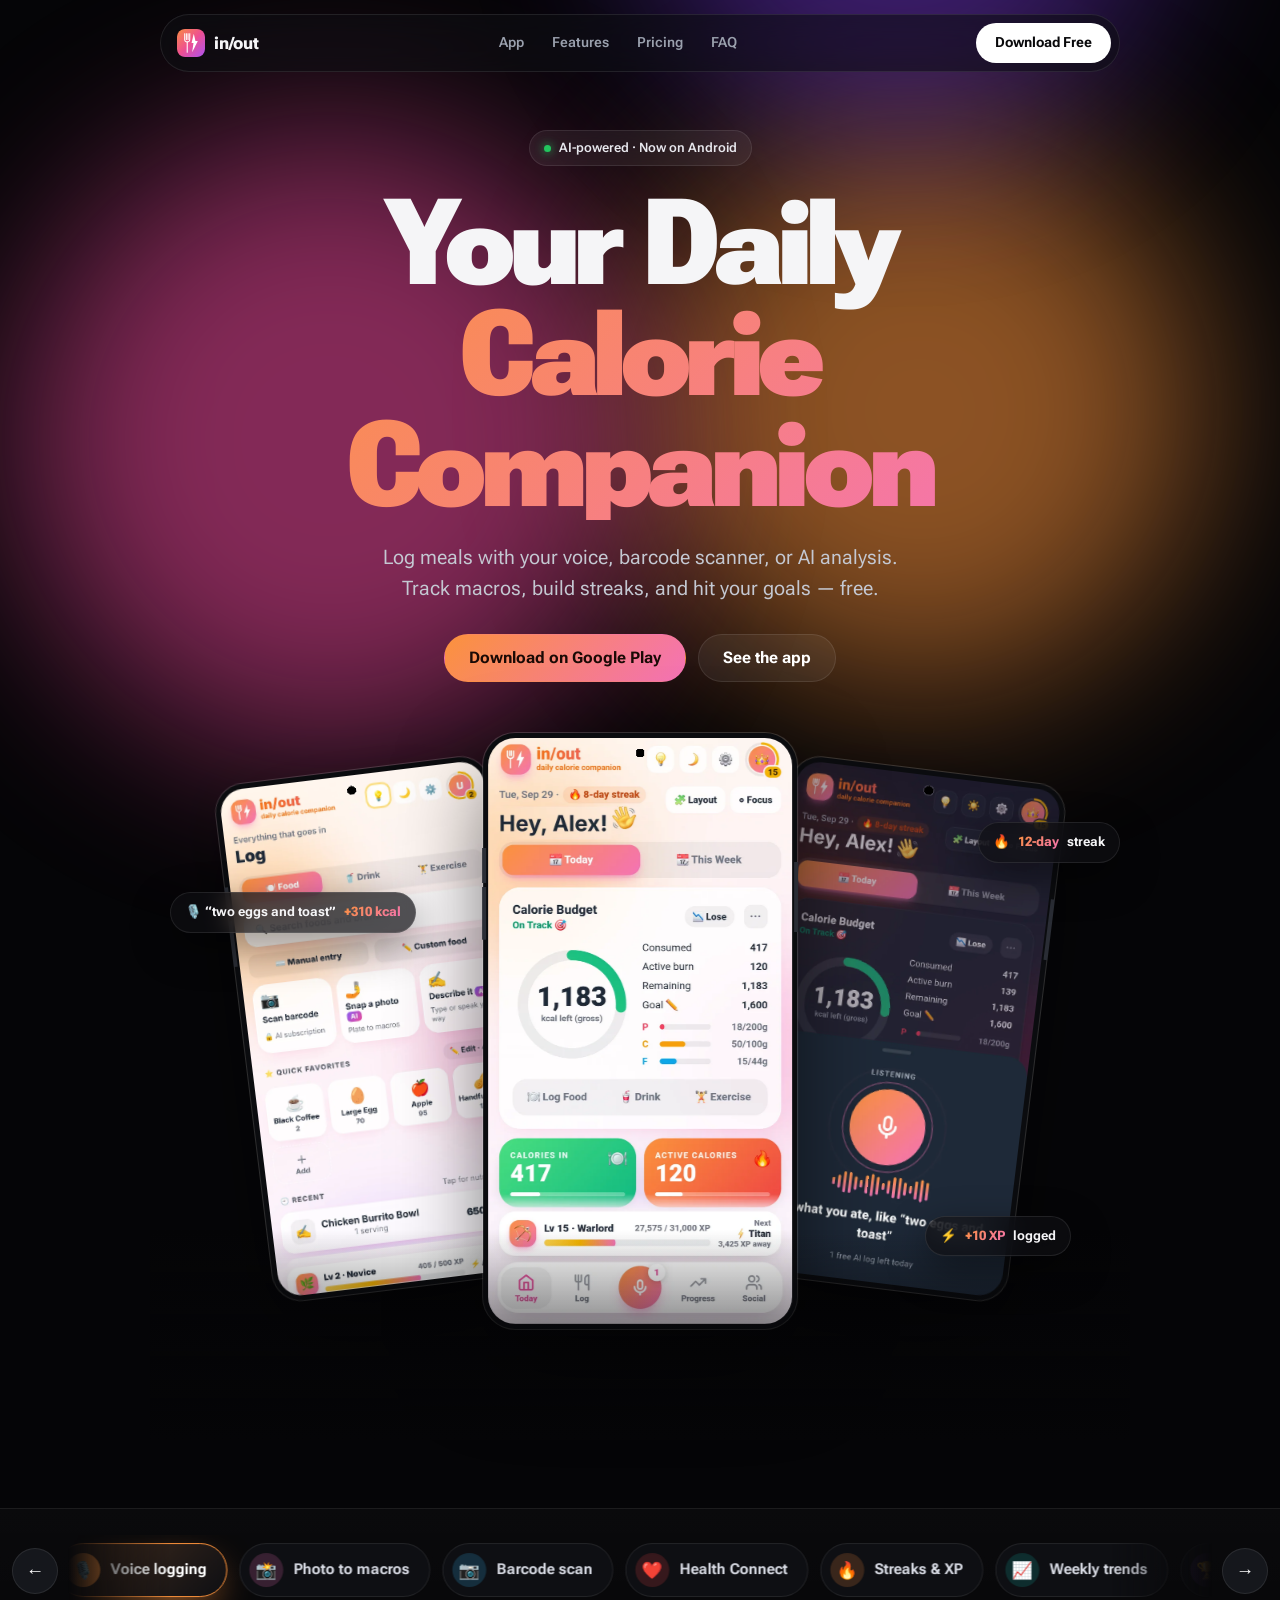
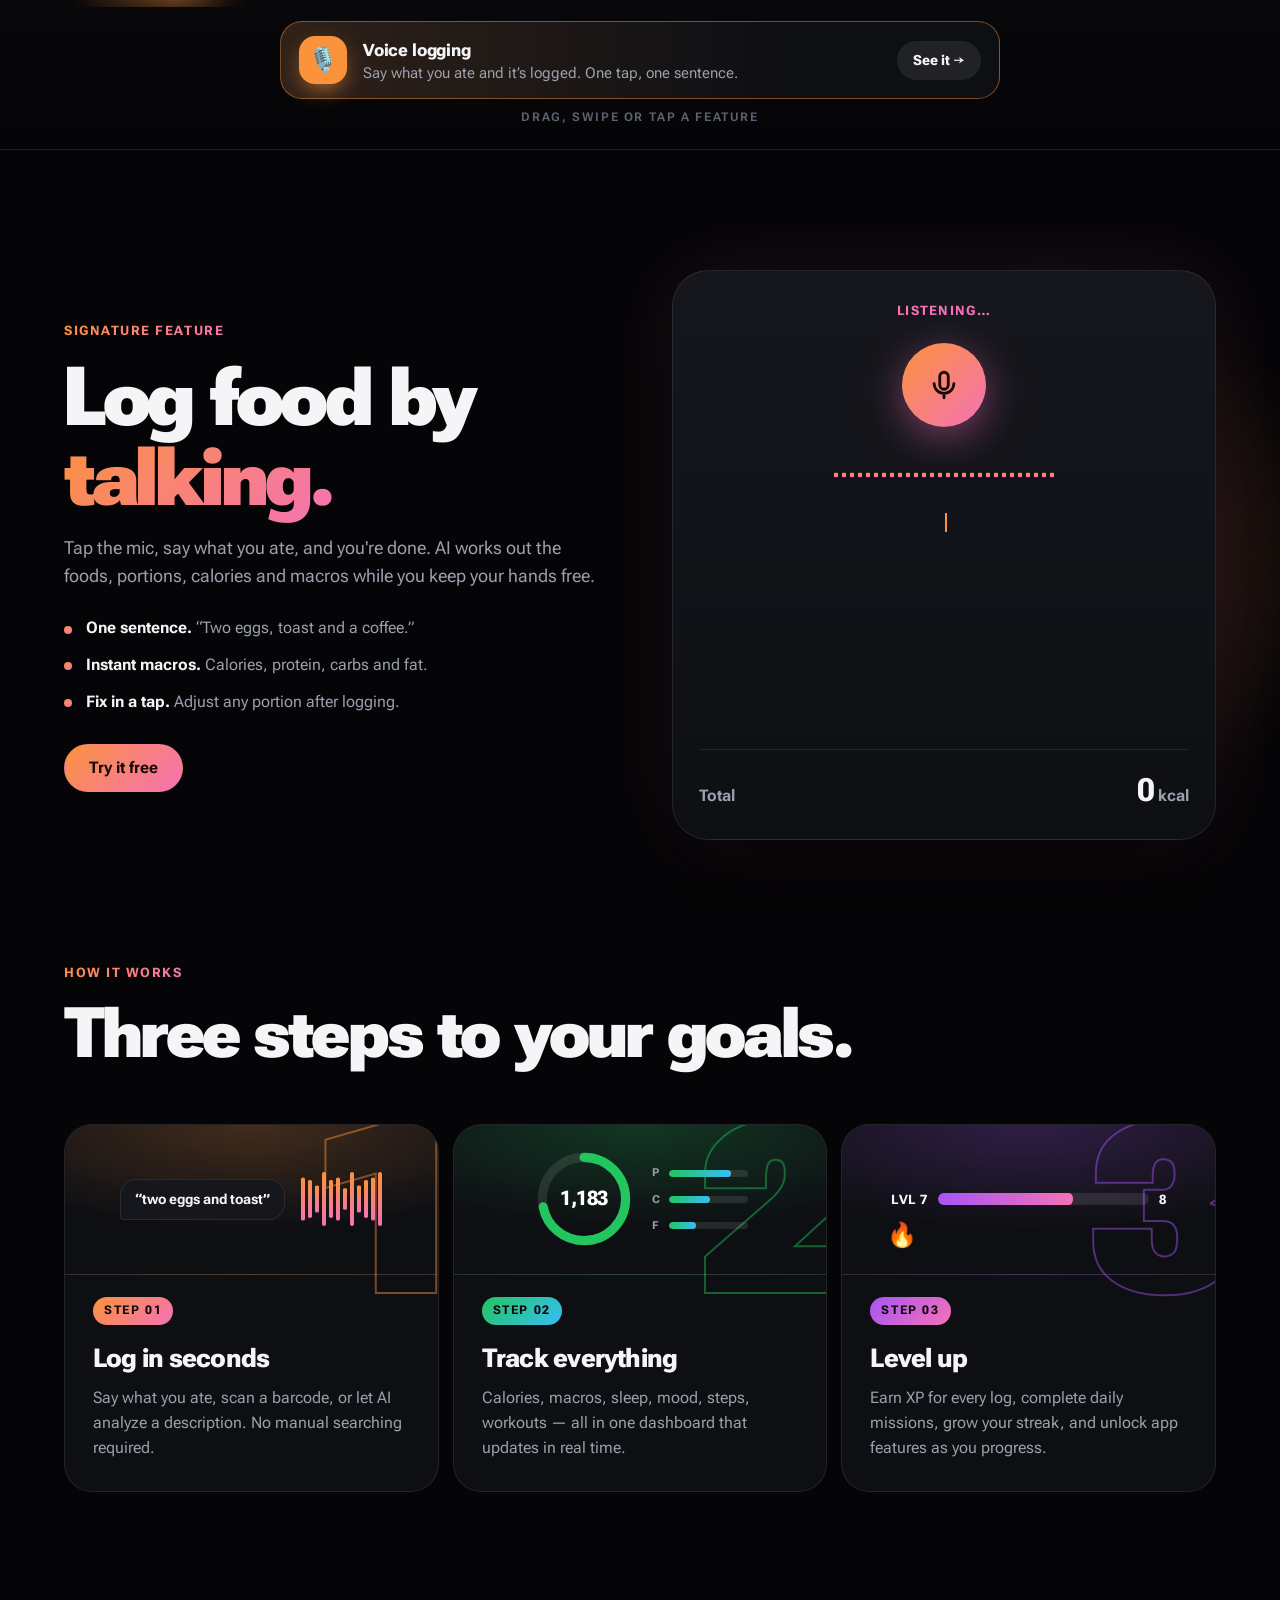
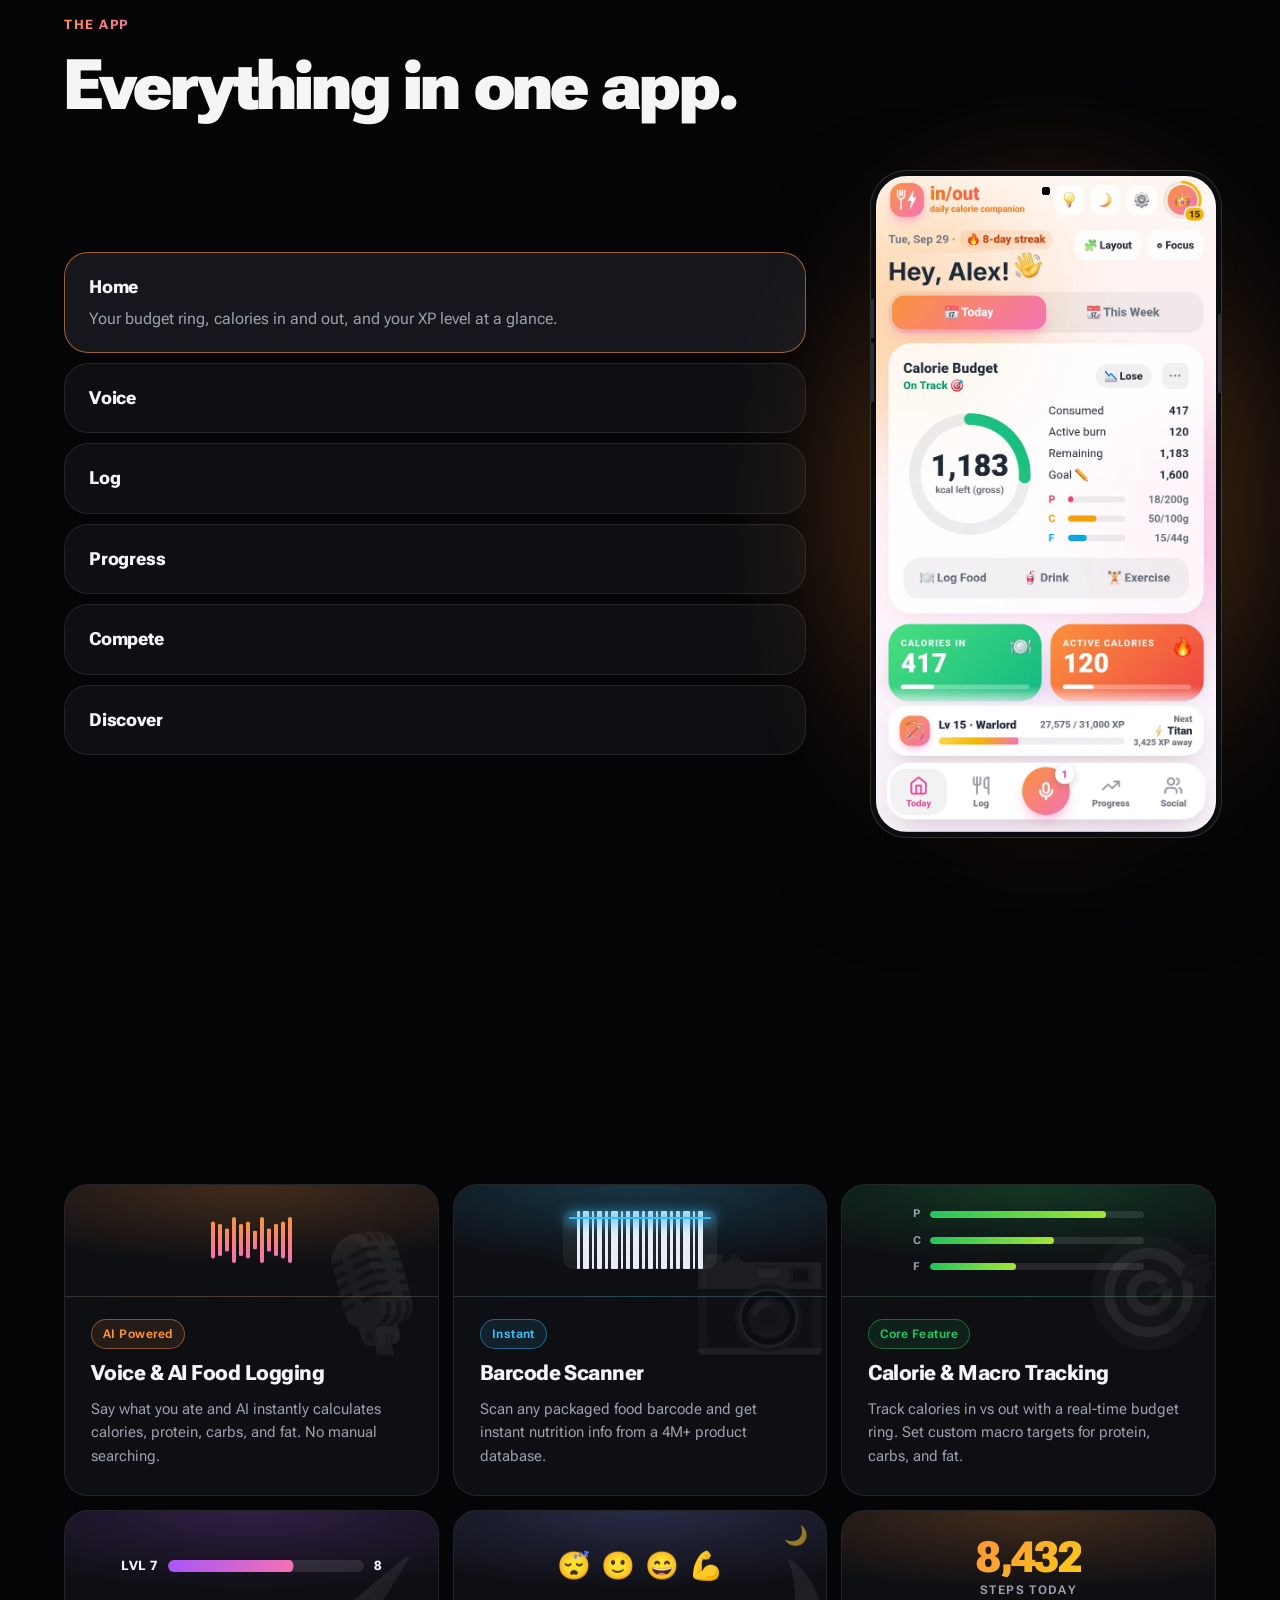
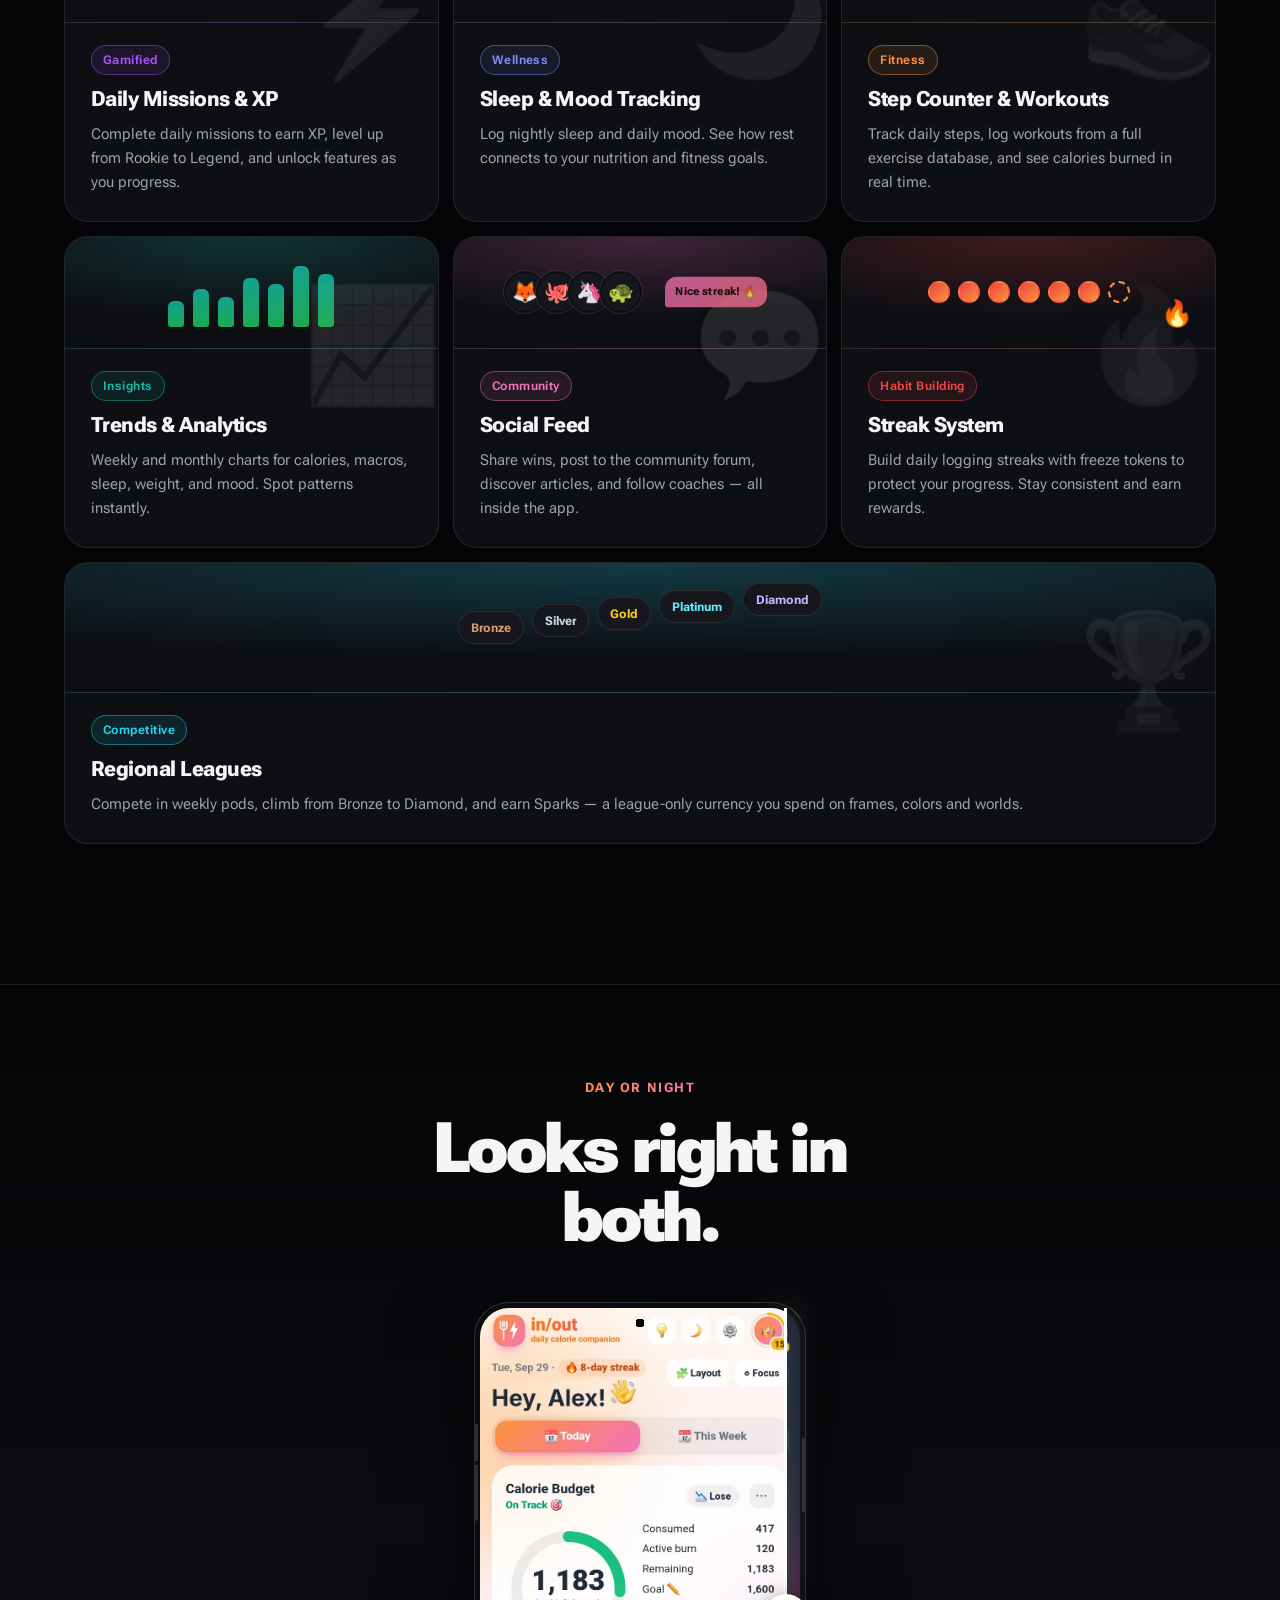
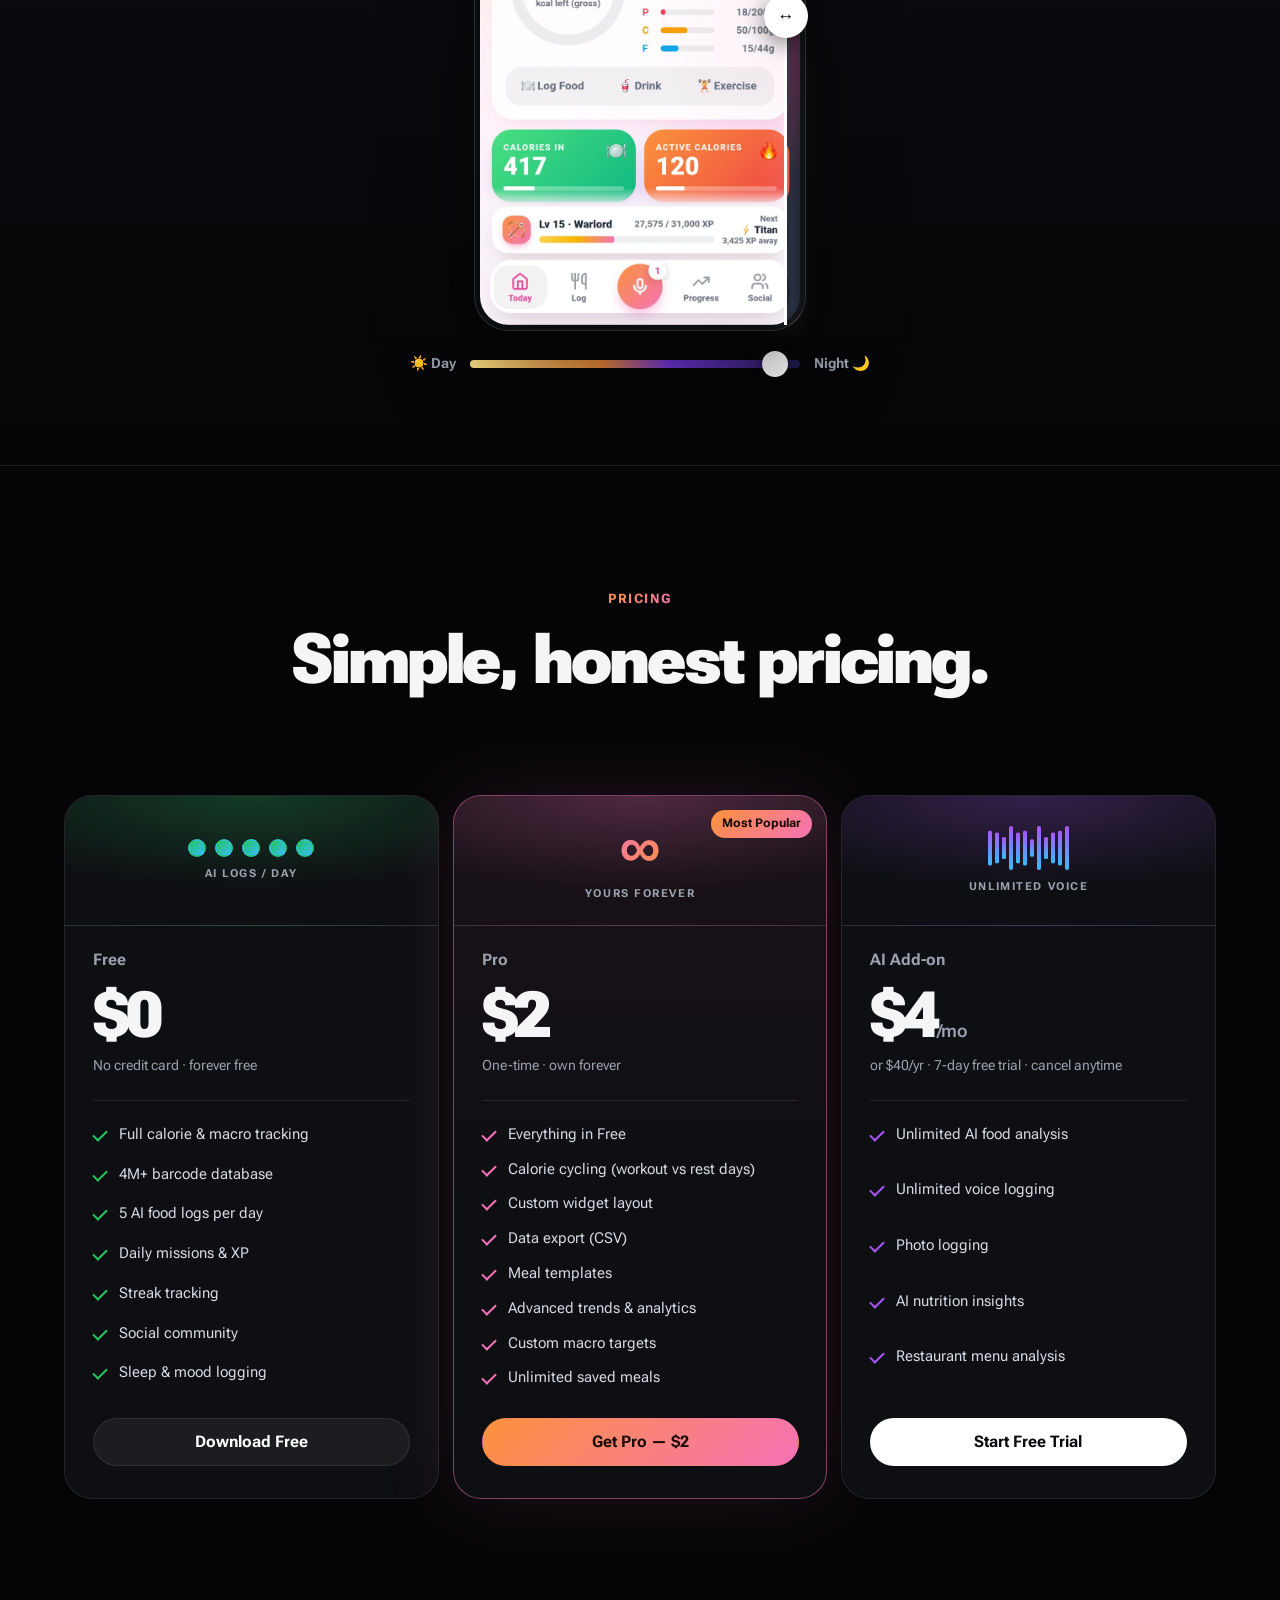
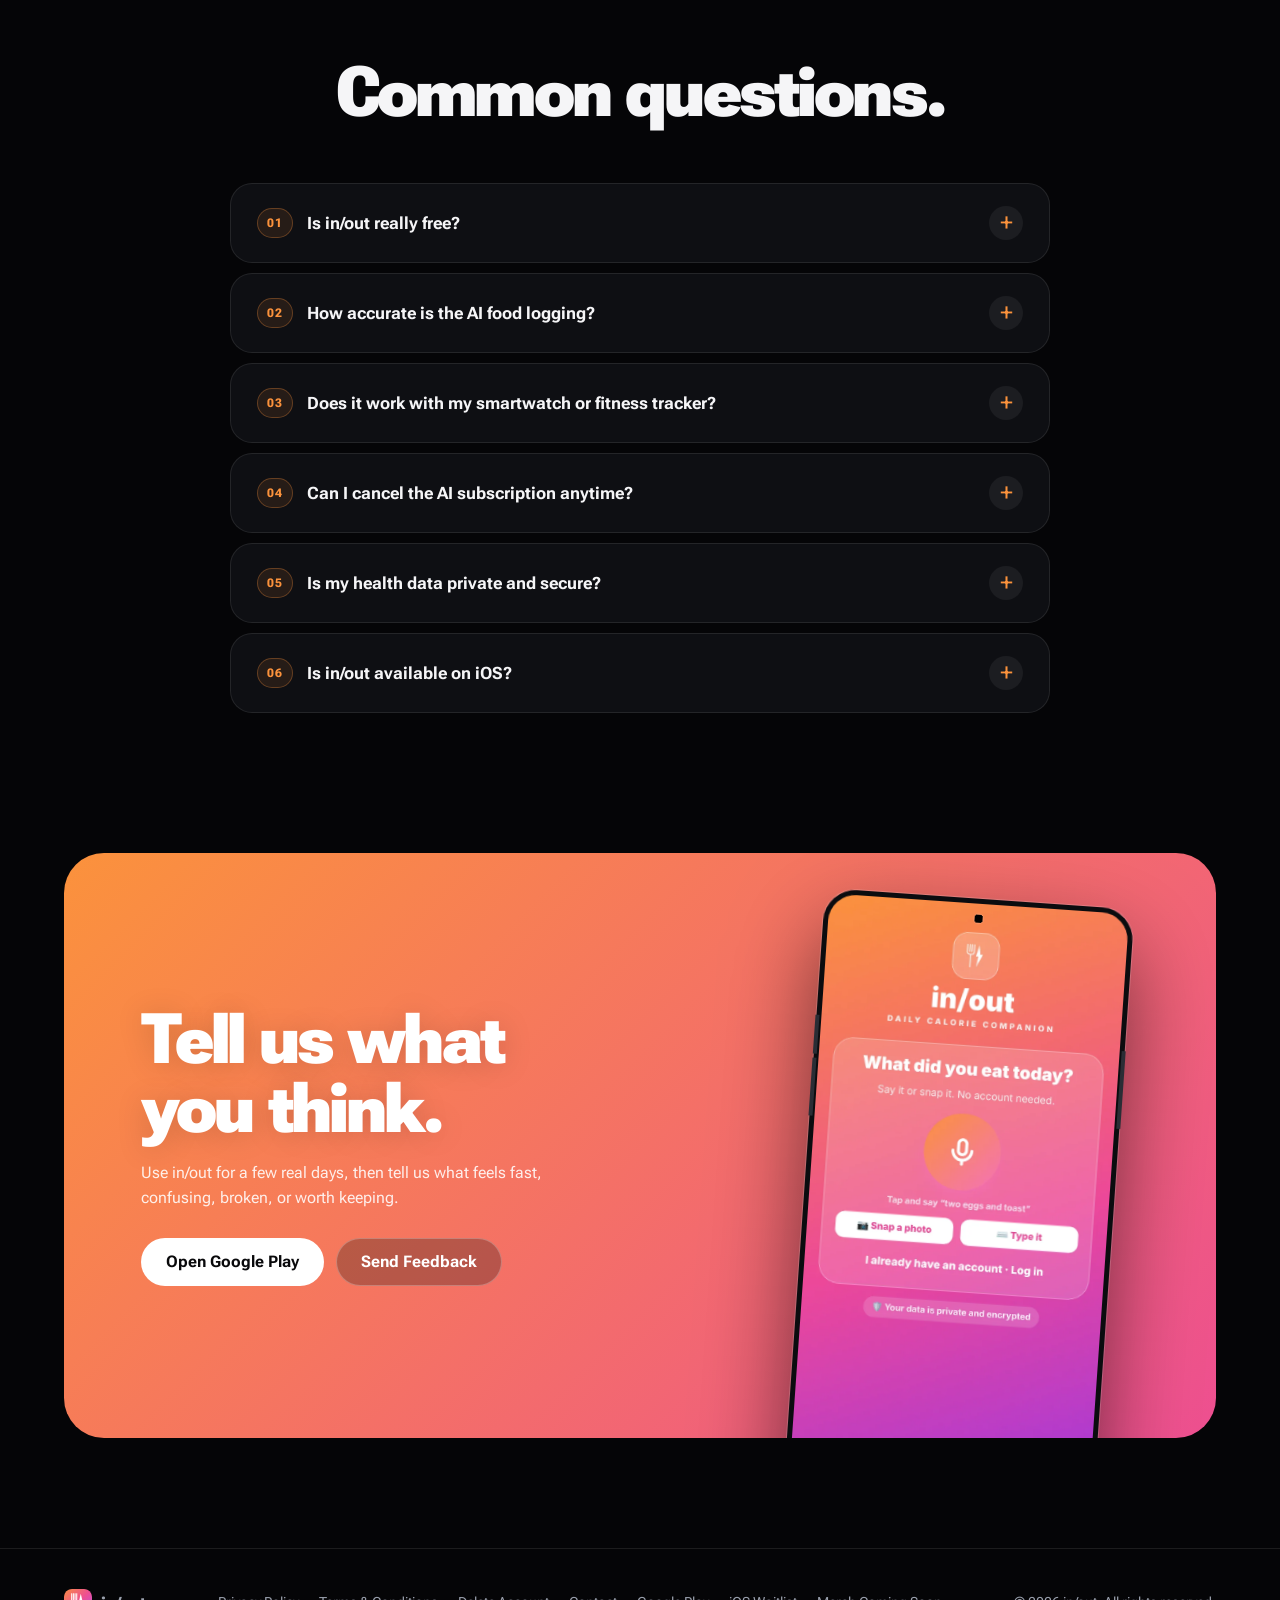
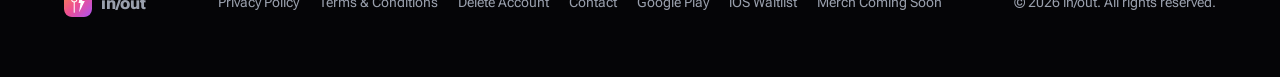
==== commit 09fcd4f6: "Site: real prices in HTML, annual plan, feedback CTA, barcode fix" ====
--- a/index.html
+++ b/index.html
@@ -9,10 +9,10 @@
   <meta property="og:description" content="Log food by talking. Calories in and out, streaks, and progress in one app. Free on Android."/>
   <meta property="og:type" content="website"/>
   <meta property="og:image" content="https://inoutcc.app/assets/og.png"/>
-  <meta property="og:url" content="https://inoutcc.app/"/>
-  <meta name="twitter:card" content="summary_large_image"/>
-  <meta name="twitter:title" content="in/out — Daily Calorie Companion"/>
-  <meta name="twitter:description" content="Log food by talking. Calories in and out, streaks, and progress in one app. Free on Android."/>
+  <meta property="og:url" content="https://inoutcc.app/"/>
+  <meta name="twitter:card" content="summary_large_image"/>
+  <meta name="twitter:title" content="in/out — Daily Calorie Companion"/>
+  <meta name="twitter:description" content="Log food by talking. Calories in and out, streaks, and progress in one app. Free on Android."/>
   <meta name="twitter:image" content="https://inoutcc.app/assets/og.png"/>
   <meta name="theme-color" content="#050507"/>
   <link rel="icon" href="logo.svg" type="image/svg+xml"/>
@@ -774,9 +774,9 @@
         </div>
         <div class="plan p-ai rv">
           <div class="pviz"><div class="mini-wave" aria-hidden="true"><i></i><i></i><i></i><i></i><i></i><i></i><i></i><i></i><i></i><i></i><i></i><i></i></div><small>unlimited voice</small></div>
-          <div class="name">AI Add-on</div><div class="price">$4<small>/mo</small></div><div class="note">7-day free trial · cancel anytime</div>
+          <div class="name">AI Add-on</div><div class="price">$4<small>/mo</small></div><div class="note">or $40/yr · 7-day free trial · cancel anytime</div>
           <ul>
-            <li>Unlimited AI food analysis</li><li>Unlimited voice logging</li><li>Barcode scanner</li><li>AI nutrition insights</li><li>Restaurant menu analysis</li>
+            <li>Unlimited AI food analysis</li><li>Unlimited voice logging</li><li>Photo logging</li><li>AI nutrition insights</li><li>Restaurant menu analysis</li>
           </ul>
           <a class="btn btn-primary" href="https://play.google.com/store/apps/details?id=co.inoutapp.android">Start Free Trial</a>
         </div>
@@ -787,7 +787,7 @@
       <p class="kicker rv">FAQ</p>
       <h2 class="rv">Common questions.</h2>
       <div class="faq rv" style="text-align:left">
-        <details><summary>Is in/out really free?</summary><p>Yes — core calorie and macro tracking is completely free with no time limit. You get 5 AI food logs per day on the free plan. Pro ($2 one-time) and AI subscription ($4/mo) are optional upgrades.</p></details>
+        <details><summary>Is in/out really free?</summary><p>Yes — core calorie and macro tracking is completely free with no time limit. You get 5 AI food logs per day on the free plan. Pro ($2 one-time) and the AI subscription ($4/mo or $40/yr) are optional upgrades.</p></details>
         <details><summary>How accurate is the AI food logging?</summary><p>Very accurate for common foods and meals. The AI uses contextual understanding — "large bowl of pasta bolognese" gives you a reasonable estimate based on standard serving sizes. For precise tracking, you can adjust portions after logging.</p></details>
         <details><summary>Does it work with my smartwatch or fitness tracker?</summary><p>Yes — in/out integrates with Android Health Connect, which can read supported data from apps like Fitbit, Samsung Health, Garmin Connect, Polar Flow, Oura, Whoop, and more. in/out currently requests read-only access for steps, heart rate, weight, and active calories burned.</p></details>
         <details><summary>Can I cancel the AI subscription anytime?</summary><p>Absolutely. Cancel any time before the 7-day trial ends and you won't be charged. Manage your subscription directly through Google Play.</p></details>
@@ -799,13 +799,12 @@
 
   <section class="cta rv">
     <div class="cta-copy">
-      <h2>Help shape the first public build.</h2>
-      <p>Join the Android test track, use in/out for a few real days, and tell us what feels fast, confusing, broken, or worth keeping.</p>
+      <h2>Tell us what you think.</h2>
+      <p>Use in/out for a few real days, then tell us what feels fast, confusing, broken, or worth keeping.</p>
       <div class="actions" style="justify-content:flex-start">
         <a class="btn btn-primary" href="https://play.google.com/store/apps/details?id=co.inoutapp.android">Open Google Play</a>
-        <a class="btn" style="background:rgba(0,0,0,0.25);color:#fff;border-color:rgba(255,255,255,0.25)" href="mailto:inoutsupport@proton.me?subject=in/out%20open%20testing%20feedback">Send Feedback</a>
+        <a class="btn" style="background:rgba(0,0,0,0.25);color:#fff;border-color:rgba(255,255,255,0.25)" href="mailto:inoutsupport@proton.me?subject=in/out%20feedback">Send Feedback</a>
       </div>
-      <p class="focus">Testing focus: food logging · Health Connect · charts · upgrades · feedback</p>
     </div>
     <div class="cta-art" aria-hidden="true">
       <div class="phone"><img src="assets/app/welcome.webp" width="760" height="1646" loading="lazy" alt=""/></div>
@@ -1051,19 +1050,6 @@
         measure(); show(0); requestAnimationFrame(frame);
         if (document.fonts && document.fonts.ready) document.fonts.ready.then(measure);
       })();
-      /* ---- price count-up when plans reveal ---- */
-      $$('.plan .price').forEach(function (p) {
-        var m = p.firstChild.nodeValue.match(/\$(\d+)/); if (!m || reduce) return;
-        var target = +m[1], node = p.firstChild, done = false;
-        if (!target) return;
-        node.nodeValue = '$0';
-        new IntersectionObserver(function (en, ob) {
-          if (!en[0].isIntersecting || done) return; done = true; ob.disconnect();
-          var t0 = performance.now();
-          (function tick(t) { var k = clamp((t - t0) / 900, 0, 1); node.nodeValue = '$' + Math.round(target * (1 - Math.pow(1 - k, 3))); if (k < 1) requestAnimationFrame(tick); })(t0);
-        }, { threshold: 0.6 }).observe(p);
-      });
-
       /* ---- smooth in-page nav toast on Play links ---- */
       var toast = $('.toast'), tt;
       $$('a[href*="play.google.com"]').forEach(function (a) {
